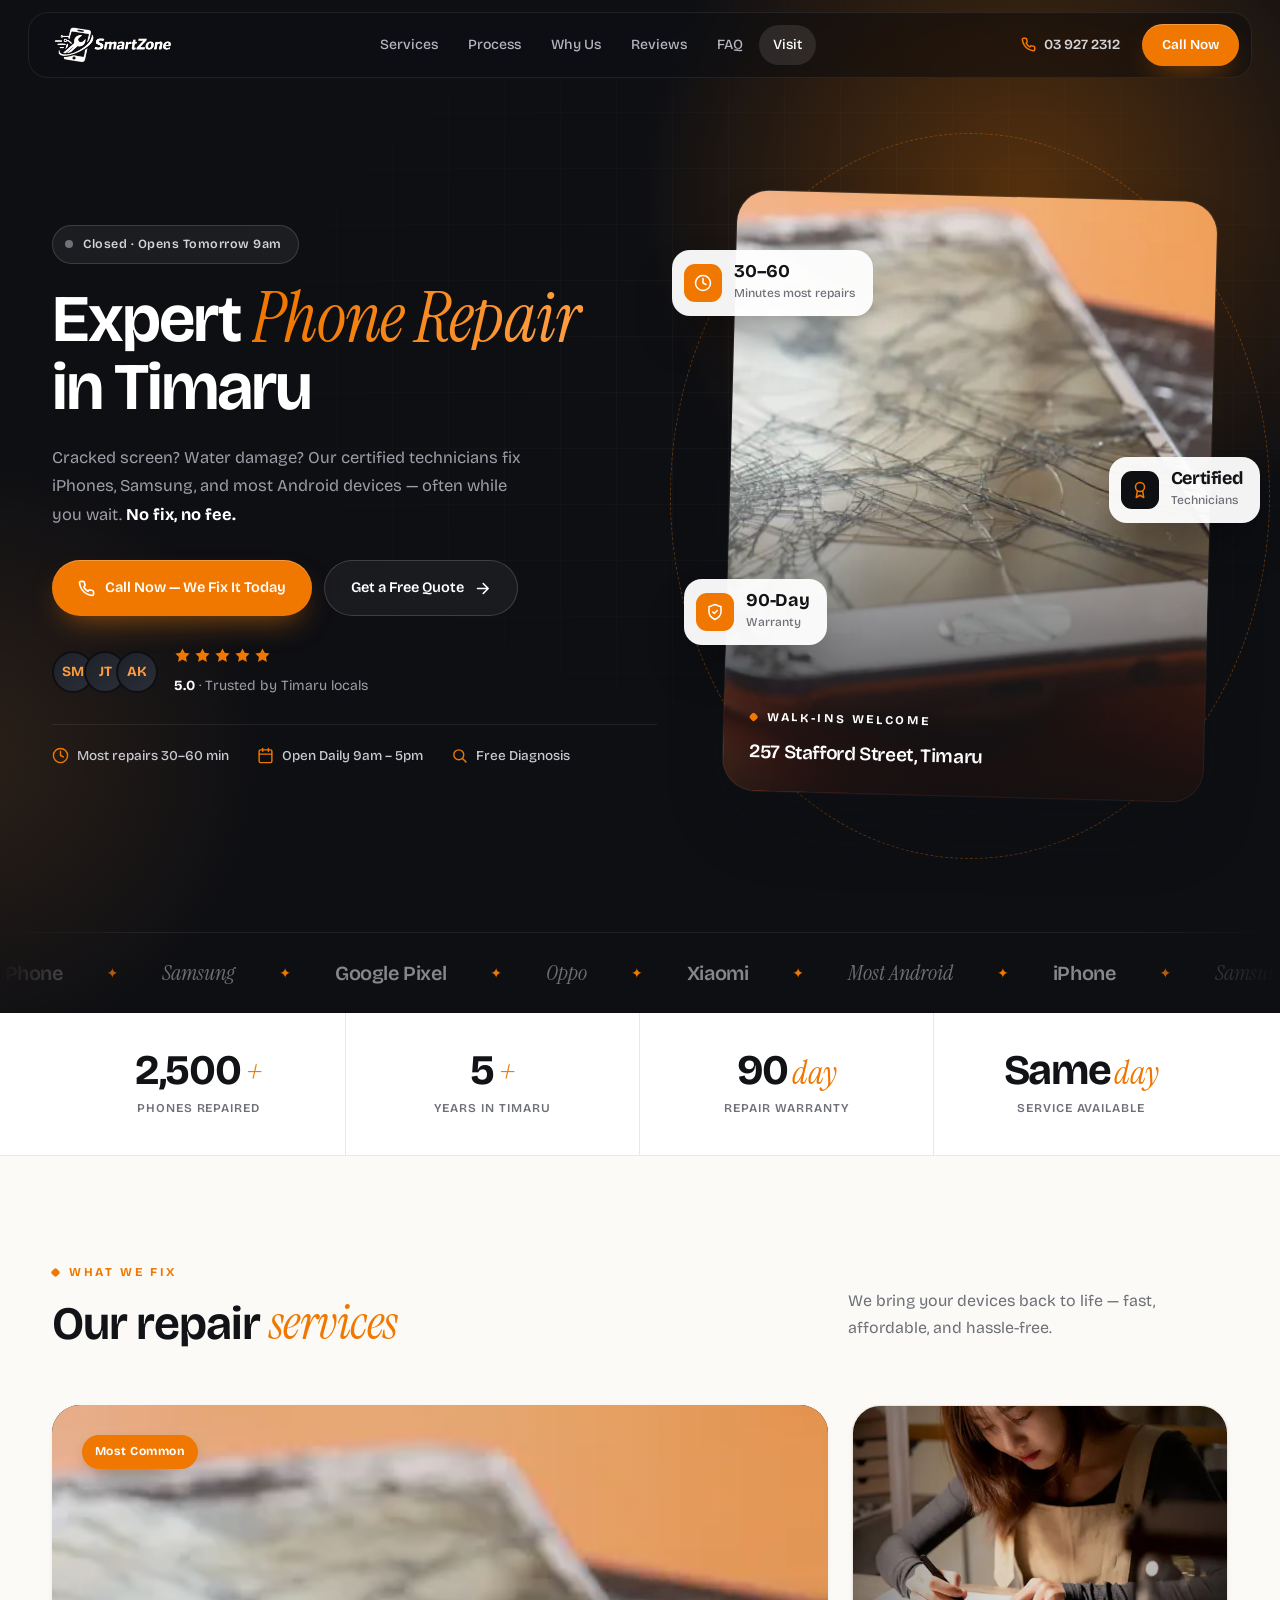
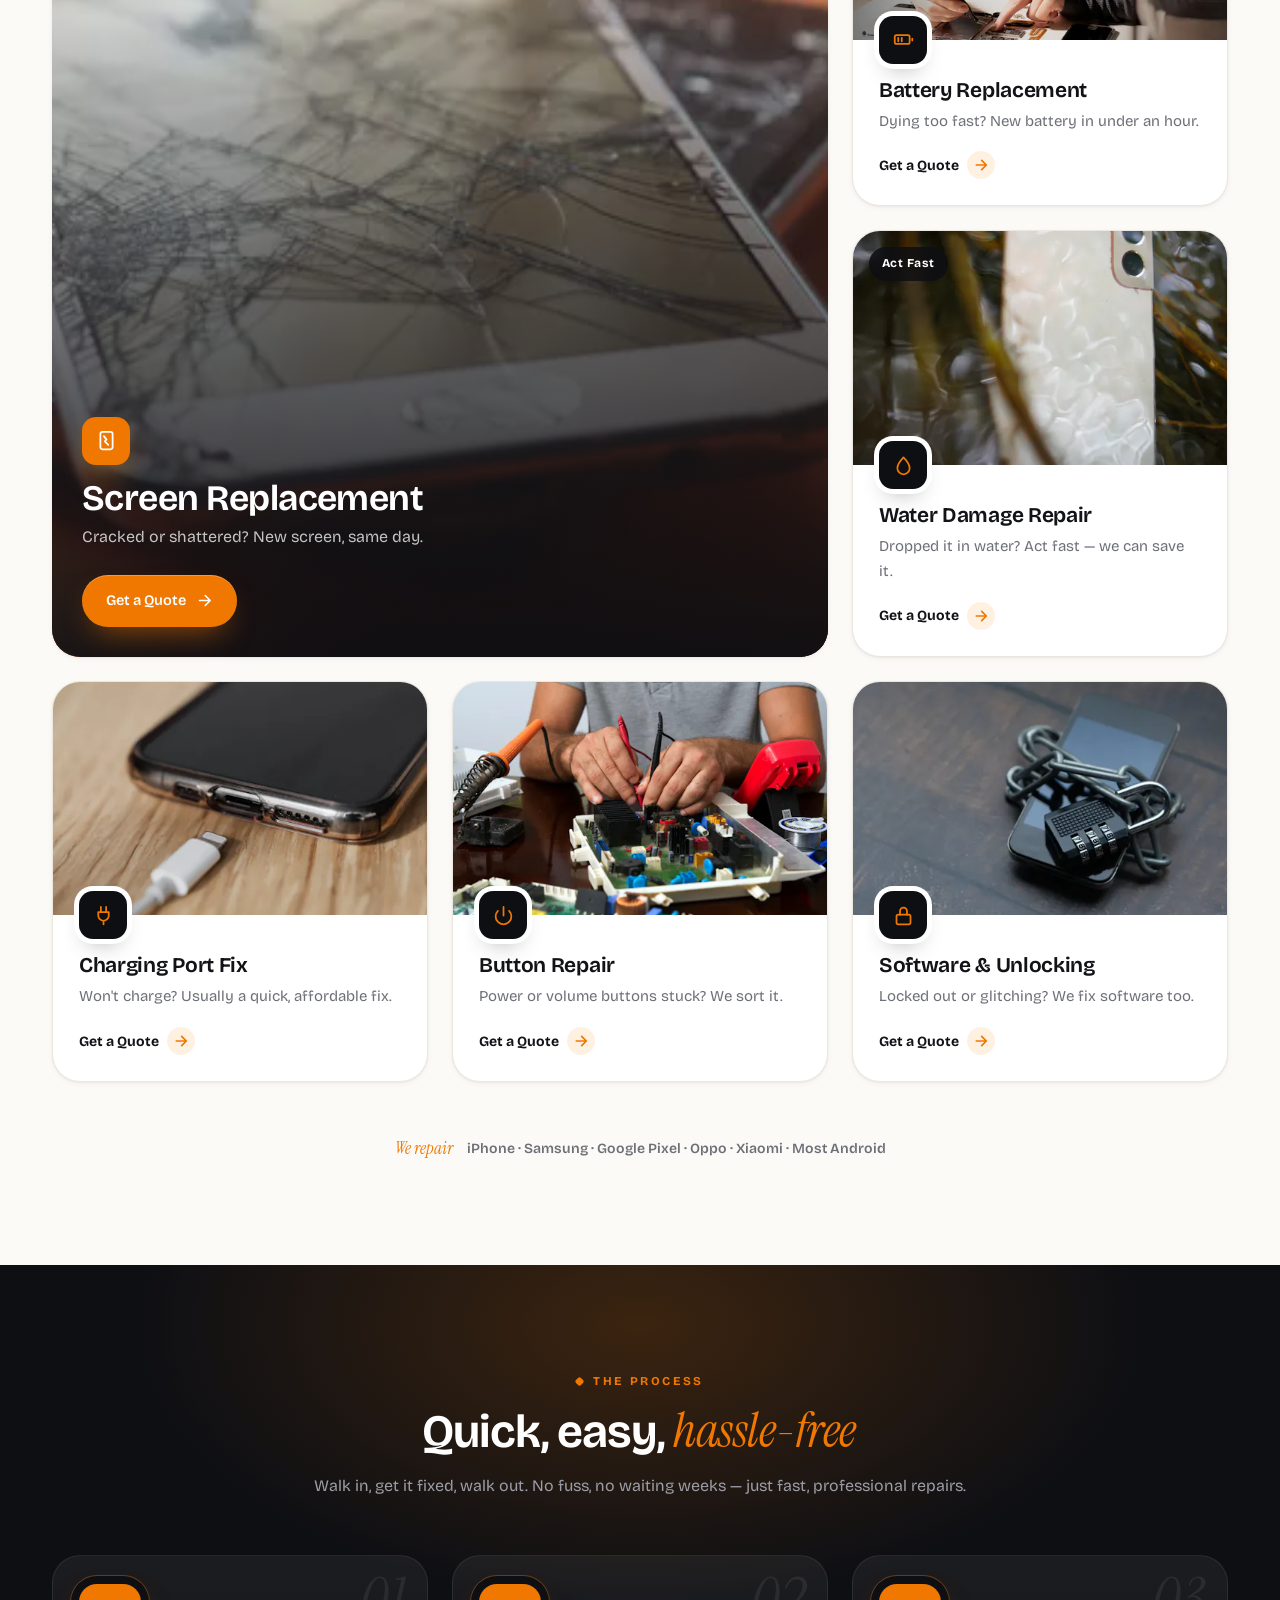
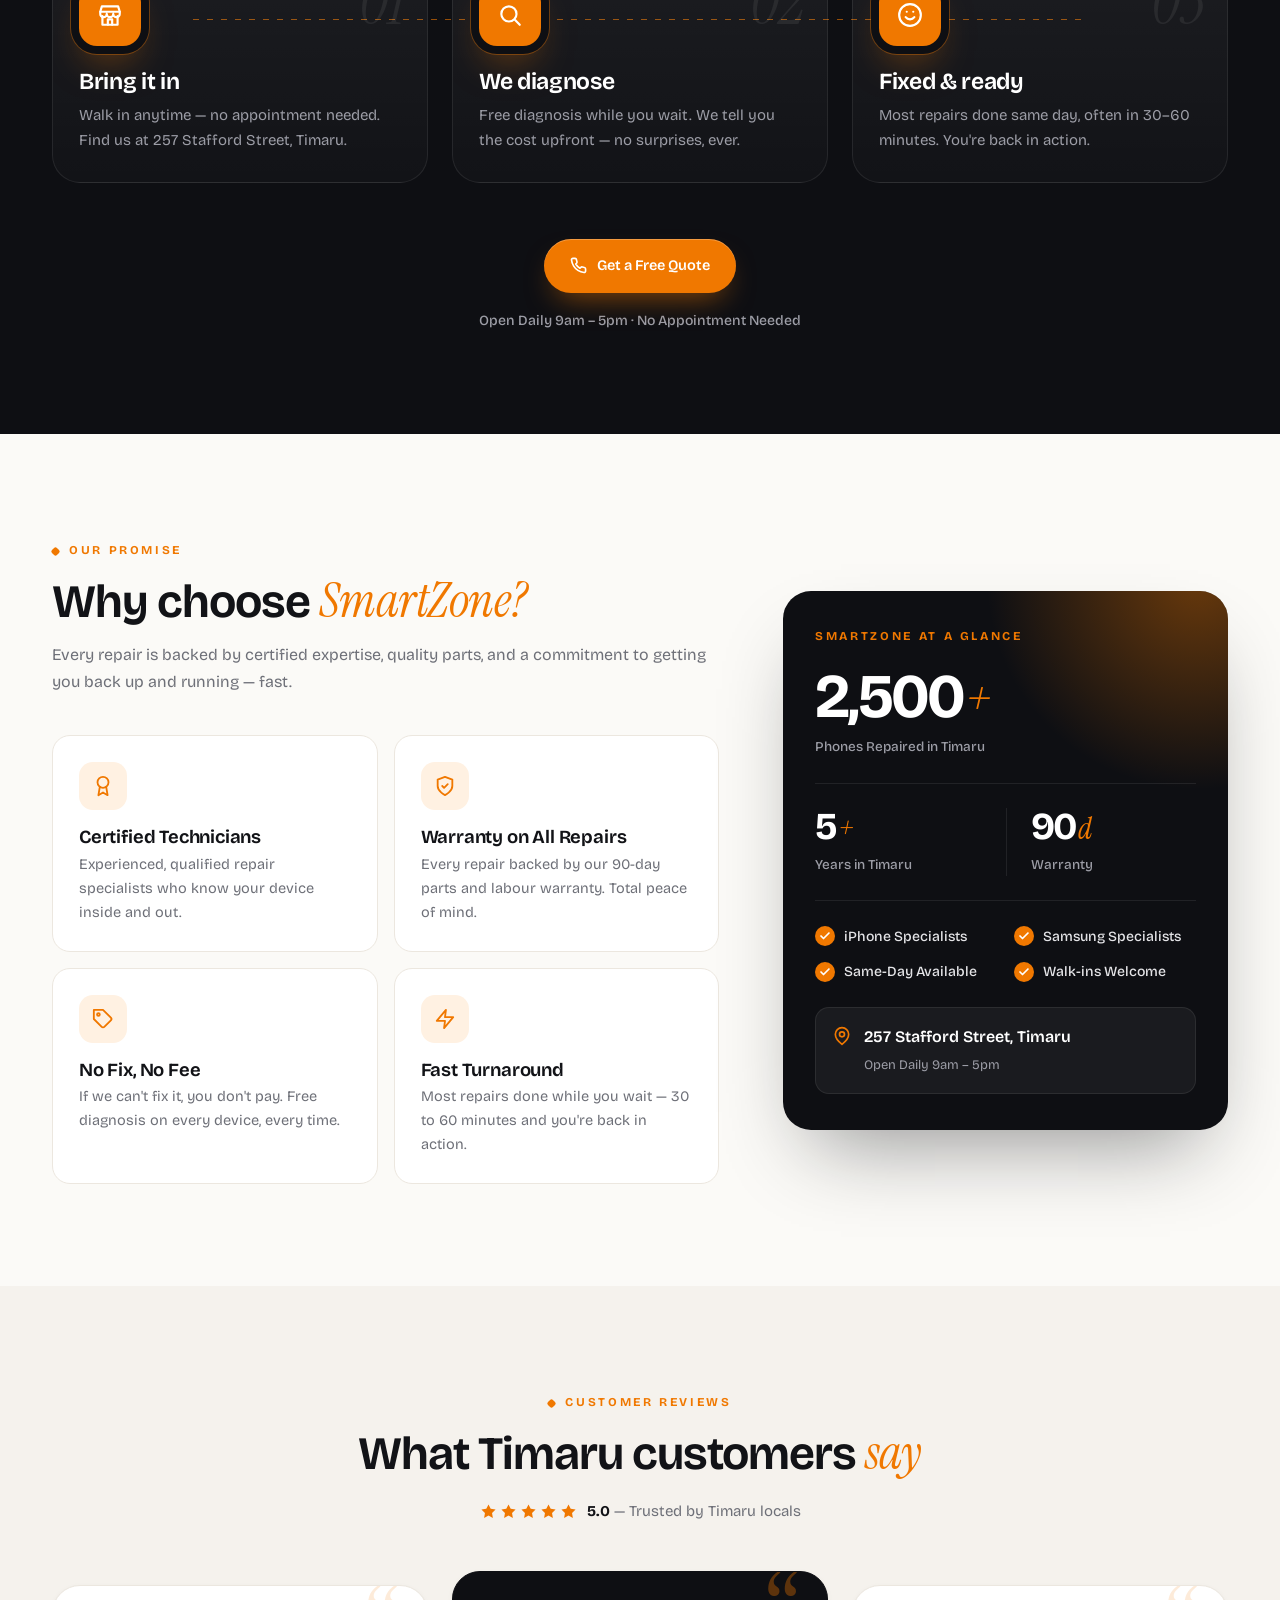
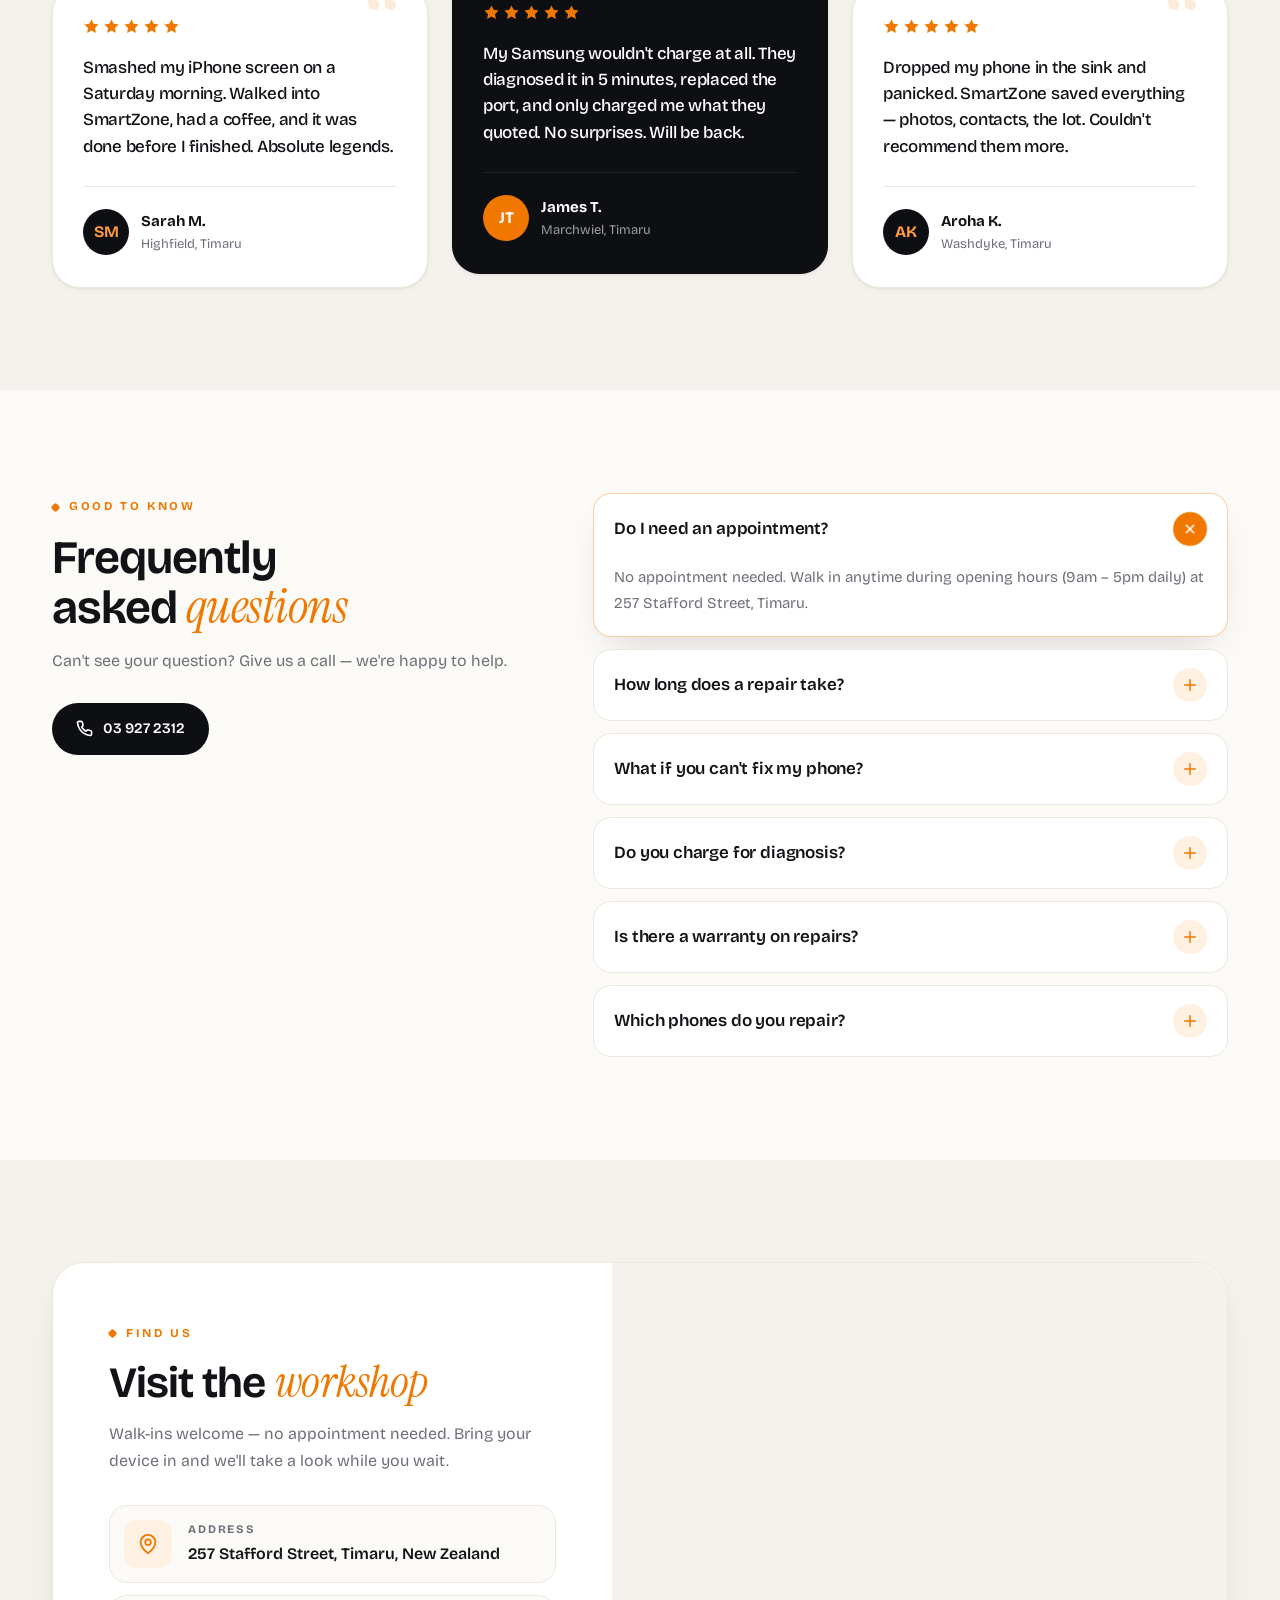
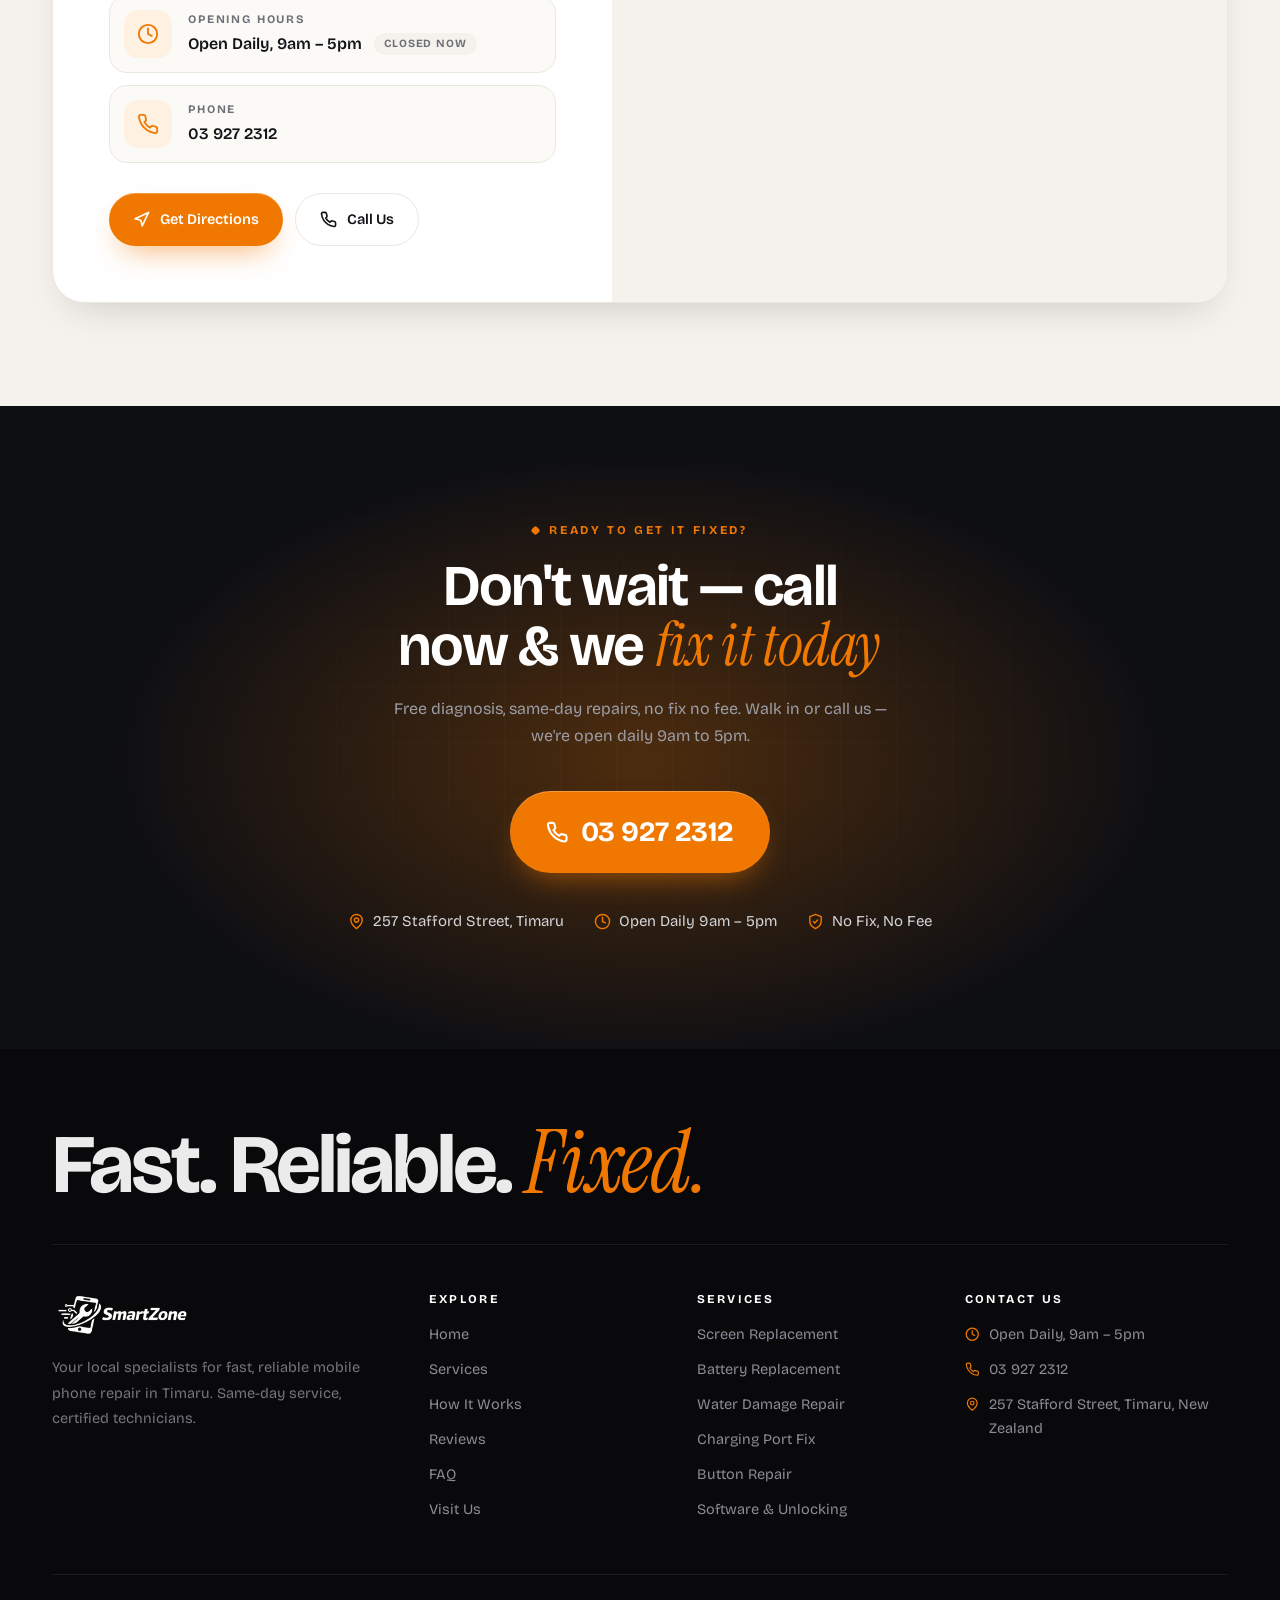
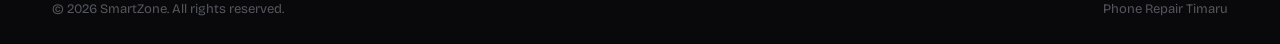
==== public/index.html @ 601d2dce "Use Bricolage Grotesque site-wide and tune sizing per device - Single font family (Bricolage Grotesq" ====
<!DOCTYPE html>
<html lang="en-NZ">
<head>
  <meta charset="UTF-8">
  <meta name="viewport" content="width=device-width, initial-scale=1.0">
  <title>SmartZone — Phone Repair in Timaru | Same-Day Service</title>
  <meta name="description" content="Cracked screen? Water damage? SmartZone fixes iPhones, Samsung &amp; more in Timaru. Same-day repairs, certified techs, no fix no fee. Call now.">
  <meta name="theme-color" content="#0E0F13">
  <link rel="canonical" href="https://smartzonenz.co.nz/">

  <!-- Open Graph / social -->
  <meta property="og:type" content="website">
  <meta property="og:locale" content="en_NZ">
  <meta property="og:site_name" content="SmartZone">
  <meta property="og:title" content="SmartZone — Phone Repair in Timaru | Same-Day Service">
  <meta property="og:description" content="Cracked screen? Water damage? Same-day phone repairs in Timaru. Certified techs, 90-day warranty, no fix no fee.">
  <meta property="og:url" content="https://smartzonenz.co.nz/">
  <meta property="og:image" content="https://smartzonenz.co.nz/images/hero-phone-repair.webp">
  <meta name="twitter:card" content="summary_large_image">

  <!-- Icons -->
  <link rel="icon" type="image/svg+xml" href="favicon.svg">
  <link rel="icon" type="image/x-icon" href="favicon.ico">
  <link rel="apple-touch-icon" sizes="180x180" href="apple-touch-icon.png">
  <link rel="manifest" href="site.webmanifest">

  <!-- Fonts: Bricolage Grotesque (all text) · Instrument Serif (italic accents) -->
  <link rel="preconnect" href="https://fonts.googleapis.com">
  <link rel="preconnect" href="https://fonts.gstatic.com" crossorigin>
  <link href="https://fonts.googleapis.com/css2?family=Bricolage+Grotesque:opsz,wdth,wght@12..96,75..100,400..800&family=Instrument+Serif:ital@0;1&display=swap" rel="stylesheet">

  <link rel="preload" as="image" href="images/hero-phone-repair.webp" fetchpriority="high">
  <link rel="stylesheet" href="css/styles.css">
  <script>document.documentElement.classList.add("js")</script>
  <script src="js/main.js" defer></script>

  <!-- Local business structured data -->
  <script type="application/ld+json">
  {
    "@context": "https://schema.org",
    "@type": "MobilePhoneStore",
    "name": "SmartZone",
    "description": "Fast, reliable mobile phone repair in Timaru. Same-day service, certified technicians, 90-day warranty, no fix no fee.",
    "url": "https://smartzonenz.co.nz/",
    "logo": "https://smartzonenz.co.nz/images/smartzone-logo.png",
    "image": "https://smartzonenz.co.nz/images/hero-phone-repair.webp",
    "telephone": "+64 3 927 2312",
    "priceRange": "$$",
    "address": {
      "@type": "PostalAddress",
      "streetAddress": "257 Stafford Street",
      "addressLocality": "Timaru",
      "addressCountry": "NZ"
    },
    "openingHoursSpecification": [{
      "@type": "OpeningHoursSpecification",
      "dayOfWeek": ["Monday","Tuesday","Wednesday","Thursday","Friday","Saturday","Sunday"],
      "opens": "09:00",
      "closes": "17:00"
    }],
    "areaServed": "Timaru, New Zealand",
    "makesOffer": [
      {"@type": "Offer", "itemOffered": {"@type": "Service", "name": "Screen Replacement"}},
      {"@type": "Offer", "itemOffered": {"@type": "Service", "name": "Battery Replacement"}},
      {"@type": "Offer", "itemOffered": {"@type": "Service", "name": "Water Damage Repair"}},
      {"@type": "Offer", "itemOffered": {"@type": "Service", "name": "Charging Port Fix"}},
      {"@type": "Offer", "itemOffered": {"@type": "Service", "name": "Button Repair"}},
      {"@type": "Offer", "itemOffered": {"@type": "Service", "name": "Software & Unlocking"}}
    ]
  }
  </script>
  <script type="application/ld+json">
  {
    "@context": "https://schema.org",
    "@type": "FAQPage",
    "mainEntity": [
      {"@type": "Question", "name": "Do I need an appointment?", "acceptedAnswer": {"@type": "Answer", "text": "No appointment needed. Walk in anytime during opening hours (9am – 5pm daily) at 257 Stafford Street, Timaru."}},
      {"@type": "Question", "name": "How long does a phone repair take?", "acceptedAnswer": {"@type": "Answer", "text": "Most repairs are done the same day, often in 30–60 minutes while you wait."}},
      {"@type": "Question", "name": "What if you can't fix my phone?", "acceptedAnswer": {"@type": "Answer", "text": "No fix, no fee. If we can't fix it, you don't pay."}},
      {"@type": "Question", "name": "Do you charge for diagnosis?", "acceptedAnswer": {"@type": "Answer", "text": "No. Diagnosis is free on every device, every time, and we tell you the cost upfront before any work begins."}},
      {"@type": "Question", "name": "Is there a warranty on repairs?", "acceptedAnswer": {"@type": "Answer", "text": "Yes. Every repair is backed by our 90-day parts and labour warranty."}},
      {"@type": "Question", "name": "Which phones do you repair?", "acceptedAnswer": {"@type": "Answer", "text": "iPhone, Samsung, Google Pixel, Oppo, Xiaomi and most Android devices."}}
    ]
  }
  </script>
</head>
<body>

  <!-- Icon sprite -->
  <svg xmlns="http://www.w3.org/2000/svg" style="display:none" aria-hidden="true">
    <symbol id="i-phone" viewBox="0 0 24 24"><path d="M22 16.92v3a2 2 0 0 1-2.18 2 19.79 19.79 0 0 1-8.63-3.07 19.5 19.5 0 0 1-6-6 19.79 19.79 0 0 1-3.07-8.67A2 2 0 0 1 4.11 2h3a2 2 0 0 1 2 1.72 12.84 12.84 0 0 0 .7 2.81 2 2 0 0 1-.45 2.11L8.09 9.91a16 16 0 0 0 6 6l1.27-1.27a2 2 0 0 1 2.11-.45 12.84 12.84 0 0 0 2.81.7A2 2 0 0 1 22 16.92z"/></symbol>
    <symbol id="i-pin" viewBox="0 0 24 24"><path d="M20 10c0 6-8 12-8 12s-8-6-8-12a8 8 0 0 1 16 0Z"/><circle cx="12" cy="10" r="3"/></symbol>
    <symbol id="i-clock" viewBox="0 0 24 24"><circle cx="12" cy="12" r="10"/><path d="M12 6v6l4 2"/></symbol>
    <symbol id="i-shield" viewBox="0 0 24 24"><path d="M12 22s8-4 8-10V5l-8-3-8 3v7c0 6 8 10 8 10z"/><path d="m9 12 2 2 4-4"/></symbol>
    <symbol id="i-award" viewBox="0 0 24 24"><circle cx="12" cy="8" r="6"/><path d="M15.48 12.89 17 22l-5-3-5 3 1.52-9.11"/></symbol>
    <symbol id="i-zap" viewBox="0 0 24 24"><path d="M13 2 3 14h9l-1 8 10-12h-9l1-8z"/></symbol>
    <symbol id="i-tag" viewBox="0 0 24 24"><path d="M20.59 13.41 13.42 20.58a2 2 0 0 1-2.83 0L2 12V2h10l8.59 8.59a2 2 0 0 1 0 2.82z"/><circle cx="7" cy="7" r="1.5"/></symbol>
    <symbol id="i-check" viewBox="0 0 24 24"><path d="M20 6 9 17l-5-5"/></symbol>
    <symbol id="i-arrow" viewBox="0 0 24 24"><path d="M5 12h14M13 5l7 7-7 7"/></symbol>
    <symbol id="i-arrow-up" viewBox="0 0 24 24"><path d="M12 19V5M5 12l7-7 7 7"/></symbol>
    <symbol id="i-star" viewBox="0 0 24 24"><polygon points="12 2 15.09 8.26 22 9.27 17 14.14 18.18 21.02 12 17.77 5.82 21.02 7 14.14 2 9.27 8.91 8.26 12 2"/></symbol>
    <symbol id="i-store" viewBox="0 0 24 24"><path d="M3 9 4.5 4h15L21 9"/><path d="M3 9h18v2a3 3 0 0 1-6 0 3 3 0 0 1-6 0 3 3 0 0 1-6 0V9z"/><path d="M5 13v8h14v-8"/><path d="M10 21v-5h4v5"/></symbol>
    <symbol id="i-search" viewBox="0 0 24 24"><circle cx="11" cy="11" r="7"/><path d="m21 21-4.3-4.3"/></symbol>
    <symbol id="i-smile" viewBox="0 0 24 24"><circle cx="12" cy="12" r="10"/><path d="M8 14s1.5 2 4 2 4-2 4-2"/><path d="M9 9h.01M15 9h.01"/></symbol>
    <symbol id="i-wrench" viewBox="0 0 24 24"><path d="M14.7 6.3a1 1 0 0 0 0 1.4l1.6 1.6a1 1 0 0 0 1.4 0l3.77-3.77a6 6 0 0 1-7.94 7.94l-6.91 6.91a2.12 2.12 0 0 1-3-3l6.91-6.91a6 6 0 0 1 7.94-7.94l-3.76 3.76z"/></symbol>
    <symbol id="i-calendar" viewBox="0 0 24 24"><rect x="3" y="4" width="18" height="18" rx="2"/><path d="M16 2v4M8 2v4M3 10h18"/></symbol>
    <symbol id="i-directions" viewBox="0 0 24 24"><path d="m3 11 19-9-9 19-2-8-8-2z"/></symbol>
    <symbol id="i-menu" viewBox="0 0 24 24"><path d="M4 7h16M4 12h16M4 17h16"/></symbol>
    <symbol id="i-close" viewBox="0 0 24 24"><path d="M18 6 6 18M6 6l12 12"/></symbol>
    <symbol id="i-plus" viewBox="0 0 24 24"><path d="M12 5v14M5 12h14"/></symbol>
    <symbol id="i-screen" viewBox="0 0 24 24"><rect x="5" y="2" width="14" height="20" rx="2.5"/><path d="m9 7 3 4-2 2 4 4"/></symbol>
    <symbol id="i-battery" viewBox="0 0 24 24"><rect x="2" y="7" width="17" height="10" rx="2"/><path d="M22 11v2M6 10v4M10 10v4"/></symbol>
    <symbol id="i-drop" viewBox="0 0 24 24"><path d="M12 2.7s7 7.3 7 12.3a7 7 0 0 1-14 0c0-5 7-12.3 7-12.3z"/></symbol>
    <symbol id="i-plug" viewBox="0 0 24 24"><path d="M9 2v6M15 2v6M6 8h12v4a6 6 0 0 1-12 0V8zM12 18v4"/></symbol>
    <symbol id="i-power" viewBox="0 0 24 24"><path d="M18.36 6.64a9 9 0 1 1-12.73 0"/><path d="M12 2v10"/></symbol>
    <symbol id="i-lock" viewBox="0 0 24 24"><rect x="4" y="11" width="16" height="11" rx="2"/><path d="M8 11V7a4 4 0 0 1 8 0v4"/></symbol>
  </svg>

  <a class="skip-link" href="#main">Skip to content</a>
  <div class="scroll-progress" aria-hidden="true"><span></span></div>

  <!-- ───────────── Header ───────────── -->
  <header class="site-header" id="top">
    <div class="header-shell">
      <div class="container header-inner">
        <a href="./" class="logo" aria-label="SmartZone — home">
          <img src="images/smartzone-logo.png" alt="SmartZone — Phone Repair in Timaru" width="152" height="48" fetchpriority="high">
        </a>

        <nav class="nav" aria-label="Main navigation">
          <a href="#services">Services</a>
          <a href="#how-it-works">Process</a>
          <a href="#why-us">Why Us</a>
          <a href="#testimonials">Reviews</a>
          <a href="#faq">FAQ</a>
          <a href="#visit">Visit</a>
        </nav>

        <div class="header-actions">
          <a href="tel:+6439272312" class="header-phone">
            <svg class="icon"><use href="#i-phone"/></svg>
            03 927 2312
          </a>
          <a href="tel:+6439272312" class="btn btn-primary btn-sm">
            <span class="hide-xs">Call Now</span><span class="show-xs">Call</span>
          </a>
          <button class="menu-btn" id="menu-btn" aria-label="Open menu" aria-expanded="false" aria-controls="mobile-menu">
            <svg class="icon icon-open"><use href="#i-menu"/></svg>
            <svg class="icon icon-close"><use href="#i-close"/></svg>
          </button>
        </div>
      </div>

      <nav class="mobile-menu" id="mobile-menu" aria-label="Mobile navigation">
        <div class="container">
          <a href="#services"><span>01</span>Services</a>
          <a href="#how-it-works"><span>02</span>Process</a>
          <a href="#why-us"><span>03</span>Why Us</a>
          <a href="#testimonials"><span>04</span>Reviews</a>
          <a href="#faq"><span>05</span>FAQ</a>
          <a href="#visit"><span>06</span>Visit Us</a>
          <a href="tel:+6439272312" class="btn btn-primary btn-block">
            <svg class="icon"><use href="#i-phone"/></svg>
            Call Now — We Fix It Today
          </a>
        </div>
      </nav>
    </div>
  </header>

  <main id="main">

    <!-- ───────────── Hero ───────────── -->
    <section class="hero">
      <div class="hero-grid-bg" aria-hidden="true"></div>
      <div class="hero-glow" aria-hidden="true"></div>
      <div class="hero-glow hero-glow-2" aria-hidden="true"></div>

      <div class="container hero-inner">
        <div class="hero-copy">
          <div class="status-badge" data-reveal>
            <span class="pulse" aria-hidden="true"></span>
            <span data-open-status>Same-Day Repairs Available</span>
          </div>

          <h1 class="hero-title" data-reveal>
            Expert <em>Phone&nbsp;Repair</em><br> in Timaru
          </h1>

          <p class="hero-lead" data-reveal>
            Cracked screen? Water damage? Our certified technicians fix iPhones, Samsung, and most Android devices — often while you wait. <strong>No fix, no fee.</strong>
          </p>

          <div class="hero-ctas" data-reveal>
            <a href="tel:+6439272312" class="btn btn-primary btn-lg">
              <svg class="icon"><use href="#i-phone"/></svg>
              Call Now — We Fix It Today
            </a>
            <a href="#services" class="btn btn-glass btn-lg">
              Get a Free Quote
              <svg class="icon"><use href="#i-arrow"/></svg>
            </a>
          </div>

          <div class="hero-proof" data-reveal>
            <div class="avatars" aria-hidden="true">
              <span>SM</span><span>JT</span><span>AK</span>
            </div>
            <div>
              <span class="stars" aria-hidden="true"><svg class="icon"><use href="#i-star"/></svg><svg class="icon"><use href="#i-star"/></svg><svg class="icon"><use href="#i-star"/></svg><svg class="icon"><use href="#i-star"/></svg><svg class="icon"><use href="#i-star"/></svg></span>
              <p><strong>5.0</strong> · Trusted by Timaru locals</p>
            </div>
          </div>

          <ul class="hero-signals" data-reveal>
            <li><svg class="icon"><use href="#i-clock"/></svg> Most repairs 30–60 min</li>
            <li><svg class="icon"><use href="#i-calendar"/></svg> <span data-open-short>Open Daily 9am – 5pm</span></li>
            <li><svg class="icon"><use href="#i-search"/></svg> Free Diagnosis</li>
          </ul>
        </div>

        <div class="hero-visual" data-reveal>
          <div class="hero-ring" aria-hidden="true"></div>
          <div class="hero-frame">
            <img src="images/hero-phone-repair.webp" alt="SmartZone technician repairing a smartphone on a workbench with precision tools" width="800" height="534" fetchpriority="high">
            <div class="hero-frame-shade" aria-hidden="true"></div>
            <div class="hero-frame-caption">
              <span class="eyebrow eyebrow-light">Walk-ins welcome</span>
              <p>257 Stafford Street, Timaru</p>
            </div>
          </div>

          <div class="float-card float-a">
            <span class="float-icon"><svg class="icon"><use href="#i-clock"/></svg></span>
            <div><strong>30–60</strong><small>Minutes most repairs</small></div>
          </div>
          <div class="float-card float-b">
            <span class="float-icon"><svg class="icon"><use href="#i-award"/></svg></span>
            <div><strong>Certified</strong><small>Technicians</small></div>
          </div>
          <div class="float-card float-c">
            <span class="float-icon"><svg class="icon"><use href="#i-shield"/></svg></span>
            <div><strong>90-Day</strong><small>Warranty</small></div>
          </div>
        </div>
      </div>

      <!-- Brand ticker -->
      <div class="ticker" aria-label="Brands we repair: iPhone, Samsung, Google Pixel, Oppo, Xiaomi, most Android">
        <div class="ticker-track" aria-hidden="true">
          <span>iPhone</span><i>✦</i><span>Samsung</span><i>✦</i><span>Google Pixel</span><i>✦</i><span>Oppo</span><i>✦</i><span>Xiaomi</span><i>✦</i><span>Most Android</span><i>✦</i>
          <span>iPhone</span><i>✦</i><span>Samsung</span><i>✦</i><span>Google Pixel</span><i>✦</i><span>Oppo</span><i>✦</i><span>Xiaomi</span><i>✦</i><span>Most Android</span><i>✦</i>
        </div>
      </div>
    </section>

    <!-- ───────────── Stats ───────────── -->
    <section class="stats" aria-label="SmartZone in numbers">
      <div class="container">
        <div class="stats-grid">
          <div class="stat" data-reveal>
            <strong><span data-count="2500">2,500</span><em>+</em></strong>
            <small>Phones Repaired</small>
          </div>
          <div class="stat" data-reveal>
            <strong><span data-count="5">5</span><em>+</em></strong>
            <small>Years in Timaru</small>
          </div>
          <div class="stat" data-reveal>
            <strong><span data-count="90">90</span><em>day</em></strong>
            <small>Repair Warranty</small>
          </div>
          <div class="stat" data-reveal>
            <strong>Same<em>day</em></strong>
            <small>Service Available</small>
          </div>
        </div>
      </div>
    </section>

    <!-- ───────────── Services ───────────── -->
    <section class="section" id="services">
      <div class="container">
        <header class="section-head section-head-split" data-reveal>
          <div>
            <span class="eyebrow">What We Fix</span>
            <h2>Our repair <em>services</em></h2>
          </div>
          <p>We bring your devices back to life — fast, affordable, and hassle-free.</p>
        </header>

        <div class="bento">
          <article class="service-card service-feature" data-reveal data-spotlight>
            <div class="service-media">
              <img src="images/services/screen-replacement.webp" alt="Cracked smartphone screen being repaired by technician" width="500" height="333" loading="lazy" decoding="async">
            </div>
            <div class="service-body">
              <span class="service-tag">Most Common</span>
              <span class="service-icon"><svg class="icon"><use href="#i-screen"/></svg></span>
              <h3>Screen Replacement</h3>
              <p>Cracked or shattered? New screen, same day.</p>
              <a href="tel:+6439272312" class="btn btn-primary" aria-label="Get a quote for Screen Replacement">
                Get a Quote <svg class="icon"><use href="#i-arrow"/></svg>
              </a>
            </div>
          </article>

          <article class="service-card" data-reveal data-spotlight>
            <div class="service-media">
              <img src="images/services/battery-replacement.webp" alt="Technician replacing a smartphone battery in repair workshop" width="500" height="333" loading="lazy" decoding="async">
            </div>
            <div class="service-body">
              <span class="service-icon"><svg class="icon"><use href="#i-battery"/></svg></span>
              <h3>Battery Replacement</h3>
              <p>Dying too fast? New battery in under an hour.</p>
              <a href="tel:+6439272312" class="link-arrow" aria-label="Get a quote for Battery Replacement">Get a Quote <svg class="icon"><use href="#i-arrow"/></svg></a>
            </div>
          </article>

          <article class="service-card" data-reveal data-spotlight>
            <div class="service-media">
              <img src="images/services/water-damage.webp" alt="Smartphone submerged in water showing water damage risk" width="500" height="333" loading="lazy" decoding="async">
              <span class="service-tag service-tag-urgent">Act Fast</span>
            </div>
            <div class="service-body">
              <span class="service-icon"><svg class="icon"><use href="#i-drop"/></svg></span>
              <h3>Water Damage Repair</h3>
              <p>Dropped it in water? Act fast — we can save it.</p>
              <a href="tel:+6439272312" class="link-arrow" aria-label="Get a quote for Water Damage Repair">Get a Quote <svg class="icon"><use href="#i-arrow"/></svg></a>
            </div>
          </article>

          <article class="service-card" data-reveal data-spotlight>
            <div class="service-media">
              <img src="images/services/charging-port.webp" alt="Smartphone charging port with USB connector cable plugged in" width="500" height="333" loading="lazy" decoding="async">
            </div>
            <div class="service-body">
              <span class="service-icon"><svg class="icon"><use href="#i-plug"/></svg></span>
              <h3>Charging Port Fix</h3>
              <p>Won't charge? Usually a quick, affordable fix.</p>
              <a href="tel:+6439272312" class="link-arrow" aria-label="Get a quote for Charging Port Fix">Get a Quote <svg class="icon"><use href="#i-arrow"/></svg></a>
            </div>
          </article>

          <article class="service-card" data-reveal data-spotlight>
            <div class="service-media">
              <img src="images/services/button-repair.webp" alt="Technician repairing electronic device components with precision tools" width="500" height="333" loading="lazy" decoding="async">
            </div>
            <div class="service-body">
              <span class="service-icon"><svg class="icon"><use href="#i-power"/></svg></span>
              <h3>Button Repair</h3>
              <p>Power or volume buttons stuck? We sort it.</p>
              <a href="tel:+6439272312" class="link-arrow" aria-label="Get a quote for Button Repair">Get a Quote <svg class="icon"><use href="#i-arrow"/></svg></a>
            </div>
          </article>

          <article class="service-card" data-reveal data-spotlight>
            <div class="service-media">
              <img src="images/services/software-unlocking.webp" alt="Smartphone with security lock symbolising software unlocking service" width="500" height="333" loading="lazy" decoding="async">
            </div>
            <div class="service-body">
              <span class="service-icon"><svg class="icon"><use href="#i-lock"/></svg></span>
              <h3>Software &amp; Unlocking</h3>
              <p>Locked out or glitching? We fix software too.</p>
              <a href="tel:+6439272312" class="link-arrow" aria-label="Get a quote for Software and Unlocking">Get a Quote <svg class="icon"><use href="#i-arrow"/></svg></a>
            </div>
          </article>
        </div>

        <p class="brands-line" data-reveal>
          <span>We repair</span> iPhone · Samsung · Google Pixel · Oppo · Xiaomi · Most Android
        </p>
      </div>
    </section>

    <!-- ───────────── How it works ───────────── -->
    <section class="section section-dark" id="how-it-works">
      <div class="section-dark-glow" aria-hidden="true"></div>
      <div class="container">
        <header class="section-head" data-reveal>
          <span class="eyebrow">The Process</span>
          <h2>Quick, easy, <em>hassle-free</em></h2>
          <p>Walk in, get it fixed, walk out. No fuss, no waiting weeks — just fast, professional repairs.</p>
        </header>

        <ol class="steps">
          <li class="step" data-reveal data-spotlight>
            <span class="step-num">01</span>
            <span class="step-icon"><svg class="icon"><use href="#i-store"/></svg></span>
            <h3>Bring it in</h3>
            <p>Walk in anytime — no appointment needed. Find us at 257 Stafford Street, Timaru.</p>
          </li>
          <li class="step" data-reveal data-spotlight>
            <span class="step-num">02</span>
            <span class="step-icon"><svg class="icon"><use href="#i-search"/></svg></span>
            <h3>We diagnose</h3>
            <p>Free diagnosis while you wait. We tell you the cost upfront — no surprises, ever.</p>
          </li>
          <li class="step" data-reveal data-spotlight>
            <span class="step-num">03</span>
            <span class="step-icon"><svg class="icon"><use href="#i-smile"/></svg></span>
            <h3>Fixed &amp; ready</h3>
            <p>Most repairs done same day, often in 30–60 minutes. You're back in action.</p>
          </li>
        </ol>

        <div class="center-cta" data-reveal>
          <a href="tel:+6439272312" class="btn btn-primary btn-lg">
            <svg class="icon"><use href="#i-phone"/></svg>
            Get a Free Quote
          </a>
          <p>Open Daily 9am – 5pm · No Appointment Needed</p>
        </div>
      </div>
    </section>

    <!-- ───────────── Why us ───────────── -->
    <section class="section" id="why-us">
      <div class="container why-grid">
        <div>
          <header class="section-head section-head-left" data-reveal>
            <span class="eyebrow">Our Promise</span>
            <h2>Why choose <em>SmartZone?</em></h2>
            <p>Every repair is backed by certified expertise, quality parts, and a commitment to getting you back up and running — fast.</p>
          </header>

          <div class="features">
            <div class="feature" data-reveal data-spotlight>
              <span class="feature-icon"><svg class="icon"><use href="#i-award"/></svg></span>
              <h3>Certified Technicians</h3>
              <p>Experienced, qualified repair specialists who know your device inside and out.</p>
            </div>
            <div class="feature" data-reveal data-spotlight>
              <span class="feature-icon"><svg class="icon"><use href="#i-shield"/></svg></span>
              <h3>Warranty on All Repairs</h3>
              <p>Every repair backed by our 90-day parts and labour warranty. Total peace of mind.</p>
            </div>
            <div class="feature" data-reveal data-spotlight>
              <span class="feature-icon"><svg class="icon"><use href="#i-tag"/></svg></span>
              <h3>No Fix, No Fee</h3>
              <p>If we can't fix it, you don't pay. Free diagnosis on every device, every time.</p>
            </div>
            <div class="feature" data-reveal data-spotlight>
              <span class="feature-icon"><svg class="icon"><use href="#i-zap"/></svg></span>
              <h3>Fast Turnaround</h3>
              <p>Most repairs done while you wait — 30 to 60 minutes and you're back in action.</p>
            </div>
          </div>
        </div>

        <aside class="glance" data-reveal aria-label="SmartZone at a glance">
          <div class="glance-glow" aria-hidden="true"></div>
          <p class="glance-title">SmartZone at a Glance</p>
          <div class="glance-hero">
            <strong>2,500<em>+</em></strong>
            <span>Phones Repaired in Timaru</span>
          </div>
          <div class="glance-pair">
            <div><strong>5<em>+</em></strong><span>Years in Timaru</span></div>
            <div><strong>90<em>d</em></strong><span>Warranty</span></div>
          </div>
          <ul class="glance-list">
            <li><svg class="icon"><use href="#i-check"/></svg> iPhone Specialists</li>
            <li><svg class="icon"><use href="#i-check"/></svg> Samsung Specialists</li>
            <li><svg class="icon"><use href="#i-check"/></svg> Same-Day Available</li>
            <li><svg class="icon"><use href="#i-check"/></svg> Walk-ins Welcome</li>
          </ul>
          <div class="glance-foot">
            <svg class="icon"><use href="#i-pin"/></svg>
            <div>
              <p>257 Stafford Street, Timaru</p>
              <small>Open Daily 9am – 5pm</small>
            </div>
          </div>
        </aside>
      </div>
    </section>

    <!-- ───────────── Testimonials ───────────── -->
    <section class="section section-alt" id="testimonials">
      <div class="container">
        <header class="section-head" data-reveal>
          <span class="eyebrow">Customer Reviews</span>
          <h2>What Timaru customers <em>say</em></h2>
          <div class="rating">
            <span class="stars" aria-hidden="true">
              <svg class="icon"><use href="#i-star"/></svg><svg class="icon"><use href="#i-star"/></svg><svg class="icon"><use href="#i-star"/></svg><svg class="icon"><use href="#i-star"/></svg><svg class="icon"><use href="#i-star"/></svg>
            </span>
            <span><strong>5.0</strong> — Trusted by Timaru locals</span>
          </div>
        </header>

        <div class="reviews">
          <figure class="review" data-reveal data-spotlight>
            <span class="stars" role="img" aria-label="5 out of 5 stars">
              <svg class="icon"><use href="#i-star"/></svg><svg class="icon"><use href="#i-star"/></svg><svg class="icon"><use href="#i-star"/></svg><svg class="icon"><use href="#i-star"/></svg><svg class="icon"><use href="#i-star"/></svg>
            </span>
            <blockquote>Smashed my iPhone screen on a Saturday morning. Walked into SmartZone, had a coffee, and it was done before I finished. Absolute legends.</blockquote>
            <figcaption>
              <span class="avatar">SM</span>
              <span><strong>Sarah M.</strong><small>Highfield, Timaru</small></span>
            </figcaption>
          </figure>

          <figure class="review review-highlight" data-reveal data-spotlight>
            <span class="stars" role="img" aria-label="5 out of 5 stars">
              <svg class="icon"><use href="#i-star"/></svg><svg class="icon"><use href="#i-star"/></svg><svg class="icon"><use href="#i-star"/></svg><svg class="icon"><use href="#i-star"/></svg><svg class="icon"><use href="#i-star"/></svg>
            </span>
            <blockquote>My Samsung wouldn't charge at all. They diagnosed it in 5 minutes, replaced the port, and only charged me what they quoted. No surprises. Will be back.</blockquote>
            <figcaption>
              <span class="avatar">JT</span>
              <span><strong>James T.</strong><small>Marchwiel, Timaru</small></span>
            </figcaption>
          </figure>

          <figure class="review" data-reveal data-spotlight>
            <span class="stars" role="img" aria-label="5 out of 5 stars">
              <svg class="icon"><use href="#i-star"/></svg><svg class="icon"><use href="#i-star"/></svg><svg class="icon"><use href="#i-star"/></svg><svg class="icon"><use href="#i-star"/></svg><svg class="icon"><use href="#i-star"/></svg>
            </span>
            <blockquote>Dropped my phone in the sink and panicked. SmartZone saved everything — photos, contacts, the lot. Couldn't recommend them more.</blockquote>
            <figcaption>
              <span class="avatar">AK</span>
              <span><strong>Aroha K.</strong><small>Washdyke, Timaru</small></span>
            </figcaption>
          </figure>
        </div>
      </div>
    </section>

    <!-- ───────────── FAQ ───────────── -->
    <section class="section" id="faq">
      <div class="container faq-grid">
        <header class="section-head section-head-left" data-reveal>
          <span class="eyebrow">Good to Know</span>
          <h2>Frequently asked <em>questions</em></h2>
          <p>Can't see your question? Give us a call — we're happy to help.</p>
          <a href="tel:+6439272312" class="btn btn-dark">
            <svg class="icon"><use href="#i-phone"/></svg>
            03 927 2312
          </a>
        </header>

        <div class="faq-list" data-reveal>
          <details class="faq" open>
            <summary>Do I need an appointment?<span class="faq-icon"><svg class="icon"><use href="#i-plus"/></svg></span></summary>
            <div class="faq-body"><p>No appointment needed. Walk in anytime during opening hours (9am – 5pm daily) at 257 Stafford Street, Timaru.</p></div>
          </details>
          <details class="faq">
            <summary>How long does a repair take?<span class="faq-icon"><svg class="icon"><use href="#i-plus"/></svg></span></summary>
            <div class="faq-body"><p>Most repairs are done the same day — often in 30–60 minutes while you wait.</p></div>
          </details>
          <details class="faq">
            <summary>What if you can't fix my phone?<span class="faq-icon"><svg class="icon"><use href="#i-plus"/></svg></span></summary>
            <div class="faq-body"><p>No fix, no fee. If we can't fix it, you don't pay.</p></div>
          </details>
          <details class="faq">
            <summary>Do you charge for diagnosis?<span class="faq-icon"><svg class="icon"><use href="#i-plus"/></svg></span></summary>
            <div class="faq-body"><p>No — diagnosis is free on every device, every time. We tell you the cost upfront before any work begins.</p></div>
          </details>
          <details class="faq">
            <summary>Is there a warranty on repairs?<span class="faq-icon"><svg class="icon"><use href="#i-plus"/></svg></span></summary>
            <div class="faq-body"><p>Yes. Every repair is backed by our 90-day parts and labour warranty.</p></div>
          </details>
          <details class="faq">
            <summary>Which phones do you repair?<span class="faq-icon"><svg class="icon"><use href="#i-plus"/></svg></span></summary>
            <div class="faq-body"><p>iPhone, Samsung, Google Pixel, Oppo, Xiaomi and most Android devices.</p></div>
          </details>
        </div>
      </div>
    </section>

    <!-- ───────────── Visit us ───────────── -->
    <section class="section section-alt" id="visit">
      <div class="container">
        <div class="visit-card" data-reveal>
          <div class="visit-info">
            <span class="eyebrow">Find Us</span>
            <h2>Visit the <em>workshop</em></h2>
            <p class="visit-lead">Walk-ins welcome — no appointment needed. Bring your device in and we'll take a look while you wait.</p>

            <ul class="visit-list">
              <li>
                <span class="feature-icon"><svg class="icon"><use href="#i-pin"/></svg></span>
                <div><small>Address</small><p>257 Stafford Street, Timaru, New Zealand</p></div>
              </li>
              <li>
                <span class="feature-icon"><svg class="icon"><use href="#i-clock"/></svg></span>
                <div><small>Opening Hours</small><p>Open Daily, 9am – 5pm <span class="open-pill" data-open-pill hidden></span></p></div>
              </li>
              <li>
                <span class="feature-icon"><svg class="icon"><use href="#i-phone"/></svg></span>
                <div><small>Phone</small><p><a href="tel:+6439272312">03 927 2312</a></p></div>
              </li>
            </ul>

            <div class="visit-ctas">
              <a href="https://www.google.com/maps/dir/?api=1&amp;destination=257+Stafford+Street,+Timaru,+New+Zealand" target="_blank" rel="noopener" class="btn btn-primary">
                <svg class="icon"><use href="#i-directions"/></svg>
                Get Directions
              </a>
              <a href="tel:+6439272312" class="btn btn-ghost">
                <svg class="icon"><use href="#i-phone"/></svg>
                Call Us
              </a>
            </div>
          </div>

          <div class="map-wrap">
            <iframe
              title="Map showing SmartZone at 257 Stafford Street, Timaru"
              src="https://www.google.com/maps?q=257+Stafford+Street,+Timaru,+New+Zealand&amp;output=embed"
              loading="lazy"
              referrerpolicy="no-referrer-when-downgrade"
              allowfullscreen></iframe>
          </div>
        </div>
      </div>
    </section>

    <!-- ───────────── Final CTA ───────────── -->
    <section class="final-cta">
      <div class="final-glow" aria-hidden="true"></div>
      <div class="container final-inner" data-reveal>
        <span class="eyebrow">Ready to Get It Fixed?</span>
        <h2>Don't wait — call now &amp; we <em>fix it today</em></h2>
        <p>Free diagnosis, same-day repairs, no fix no fee. Walk in or call us — we're open daily 9am to 5pm.</p>
        <a href="tel:+6439272312" class="btn btn-primary btn-xl">
          <svg class="icon"><use href="#i-phone"/></svg>
          03 927 2312
        </a>
        <ul class="final-points">
          <li><svg class="icon"><use href="#i-pin"/></svg> 257 Stafford Street, Timaru</li>
          <li><svg class="icon"><use href="#i-clock"/></svg> Open Daily 9am – 5pm</li>
          <li><svg class="icon"><use href="#i-shield"/></svg> No Fix, No Fee</li>
        </ul>
      </div>
    </section>
  </main>

  <!-- ───────────── Footer ───────────── -->
  <footer class="site-footer">
    <div class="container">
      <div class="footer-big" aria-hidden="true">Fast. Reliable. <em>Fixed.</em></div>

      <div class="footer-grid">
        <div class="footer-brand">
          <img src="images/smartzone-logo.png" alt="SmartZone logo" width="140" height="44" loading="lazy">
          <p>Your local specialists for fast, reliable mobile phone repair in Timaru. Same-day service, certified technicians.</p>
        </div>

        <div>
          <h3>Explore</h3>
          <ul>
            <li><a href="./">Home</a></li>
            <li><a href="#services">Services</a></li>
            <li><a href="#how-it-works">How It Works</a></li>
            <li><a href="#testimonials">Reviews</a></li>
            <li><a href="#faq">FAQ</a></li>
            <li><a href="#visit">Visit Us</a></li>
          </ul>
        </div>

        <div>
          <h3>Services</h3>
          <ul>
            <li><a href="#services">Screen Replacement</a></li>
            <li><a href="#services">Battery Replacement</a></li>
            <li><a href="#services">Water Damage Repair</a></li>
            <li><a href="#services">Charging Port Fix</a></li>
            <li><a href="#services">Button Repair</a></li>
            <li><a href="#services">Software &amp; Unlocking</a></li>
          </ul>
        </div>

        <div>
          <h3>Contact Us</h3>
          <ul class="footer-contact">
            <li><svg class="icon"><use href="#i-clock"/></svg> Open Daily, 9am – 5pm</li>
            <li><svg class="icon"><use href="#i-phone"/></svg> <a href="tel:+6439272312">03 927 2312</a></li>
            <li><svg class="icon"><use href="#i-pin"/></svg> 257 Stafford Street, Timaru, New Zealand</li>
          </ul>
        </div>
      </div>

      <div class="footer-bottom">
        <p>&copy; <span data-year>2026</span> SmartZone. All rights reserved.</p>
        <p>Phone Repair Timaru</p>
      </div>
    </div>
  </footer>

  <!-- Back to top -->
  <a href="#top" class="to-top" aria-label="Back to top">
    <svg class="icon"><use href="#i-arrow-up"/></svg>
  </a>

  <!-- Mobile sticky call bar -->
  <div class="call-bar">
    <a href="tel:+6439272312" class="btn btn-primary btn-block">
      <svg class="icon"><use href="#i-phone"/></svg>
      Call 03 927 2312
    </a>
    <a href="#visit" class="call-bar-alt" aria-label="Find us">
      <svg class="icon"><use href="#i-pin"/></svg>
    </a>
  </div>

</body>
</html>
---- public/css/styles.css ----
/* ==========================================================================
   SmartZone — Phone Repair Timaru
   Plain CSS, no build step. Brand + type tokens live in :root.
   Type: Bricolage Grotesque (all text) · Instrument Serif (italic accents)
   ========================================================================== */

:root {
  /* Brand */
  --brand: #F07800;
  --brand-dark: #D46A00;
  --brand-soft: #FF9B3D;
  --brand-light: #FFF1E2;
  --brand-a10: rgba(240, 120, 0, .10);
  --brand-a20: rgba(240, 120, 0, .20);

  /* Ink (dark) */
  --ink: #0E0F13;
  --ink-2: #15171C;
  --ink-3: #1E2128;
  --ink-line: rgba(255, 255, 255, .08);

  /* Text */
  --text: #121317;
  --text-body: #3B3D44;
  --text-muted: #6E7078;
  --text-faint: #A3A3AB;
  --text-on-dark: #F4F4F5;
  --text-on-dark-muted: #9C9DA6;

  /* Warm light surfaces */
  --surface: #FFFFFF;
  --surface-warm: #FBFAF7;
  --surface-alt: #F5F2ED;
  --line: #ECE7DF;

  /* Type */
  --font-display: "Bricolage Grotesque", system-ui, -apple-system, "Segoe UI", Roboto, sans-serif;
  --font-serif: "Instrument Serif", Georgia, "Times New Roman", serif;
  --font-body: "Bricolage Grotesque", system-ui, -apple-system, "Segoe UI", Roboto, sans-serif;

  /* Shape + depth */
  --radius-sm: 10px;
  --radius: 18px;
  --radius-lg: 28px;
  --shadow-sm: 0 1px 2px rgba(14, 15, 19, .05), 0 2px 6px rgba(14, 15, 19, .04);
  --shadow: 0 18px 40px -20px rgba(14, 15, 19, .22);
  --shadow-lg: 0 40px 80px -30px rgba(14, 15, 19, .45);
  --shadow-brand: 0 14px 30px -12px rgba(240, 120, 0, .6);

  --container: 1240px;
  --header-h: 84px;
  --ease: cubic-bezier(.22, 1, .36, 1);
}

/* ---------- Reset ---------- */
*, *::before, *::after { box-sizing: border-box; }
* { margin: 0; }
html { scroll-behavior: smooth; scroll-padding-top: calc(var(--header-h) + 16px); -webkit-text-size-adjust: 100%; }
body {
  font-family: var(--font-body);
  font-size: 16px;
  line-height: 1.65;
  color: var(--text);
  background: var(--surface-warm);
  -webkit-font-smoothing: antialiased;
  -moz-osx-font-smoothing: grayscale;
  text-rendering: optimizeLegibility;
  overflow-x: hidden;
}
img, svg, iframe { display: block; max-width: 100%; }
img { height: auto; }
a { color: inherit; text-decoration: none; }
ul, ol { list-style: none; padding: 0; }
button { font: inherit; cursor: pointer; border: 0; background: none; color: inherit; }
::selection { background: var(--brand); color: #fff; }

h1, h2, h3 {
  font-family: var(--font-display);
  font-weight: 650;
  line-height: 1;
  letter-spacing: -.022em;
  font-variation-settings: normal;
  text-wrap: balance;
}
/* Serif italic accent inside headings */
h1 em, h2 em, .footer-big em, .stat em, .glance em {
  font-family: var(--font-serif);
  font-style: italic;
  font-weight: 400;
  letter-spacing: -.01em;
  font-variation-settings: normal;
  color: var(--brand);
}
h1 em, h2 em { font-size: 1.05em; line-height: .9; padding-right: .04em; }

.icon {
  width: 1em; height: 1em; flex-shrink: 0;
  fill: none; stroke: currentColor; stroke-width: 2; stroke-linecap: round; stroke-linejoin: round;
}

.container { width: 100%; max-width: var(--container); margin-inline: auto; padding-inline: 20px; }
@media (min-width: 1024px) { .container { padding-inline: 32px; } }

.skip-link {
  position: absolute; left: 12px; top: -60px; z-index: 200;
  background: var(--brand); color: #fff; padding: 10px 16px; border-radius: var(--radius-sm); font-weight: 700;
}
.skip-link:focus { top: 12px; }
:focus-visible { outline: 2px solid var(--brand); outline-offset: 3px; border-radius: 6px; }

/* Scroll progress */
.scroll-progress { position: fixed; z-index: 100; inset: 0 0 auto 0; height: 3px; pointer-events: none; }
.scroll-progress span {
  display: block; height: 100%; transform-origin: left; transform: scaleX(var(--p, 0));
  background: linear-gradient(90deg, var(--brand), var(--brand-soft));
}

/* ---------- Buttons ---------- */
.btn {
  position: relative; overflow: hidden; isolation: isolate;
  display: inline-flex; align-items: center; justify-content: center; gap: 10px;
  padding: 14px 24px; border-radius: 999px;
  font-family: var(--font-body); font-size: 14.5px; font-weight: 600; letter-spacing: 0;
  white-space: nowrap;
  transition: background-color .25s var(--ease), color .25s, border-color .25s, box-shadow .35s var(--ease), transform .35s var(--ease);
}
.btn .icon { font-size: 17px; stroke-width: 2.3; transition: transform .35s var(--ease); }
.btn:active { transform: translateY(1px) scale(.99); }

.btn-primary { background: var(--brand); color: #fff; box-shadow: var(--shadow-brand), inset 0 1px 0 rgba(255,255,255,.25); }
.btn-primary::after {
  content: ""; position: absolute; inset: 0; z-index: -1;
  background: linear-gradient(110deg, transparent 25%, rgba(255,255,255,.35) 50%, transparent 75%);
  transform: translateX(-120%); transition: transform .9s var(--ease);
}
.btn-primary:hover { background: var(--brand-dark); transform: translateY(-2px); box-shadow: 0 20px 36px -14px rgba(240,120,0,.75), inset 0 1px 0 rgba(255,255,255,.25); }
.btn-primary:hover::after { transform: translateX(120%); }

.btn-ghost { border: 1.5px solid var(--line); color: var(--text); background: var(--surface); }
.btn-ghost:hover { border-color: var(--brand); color: var(--brand-dark); transform: translateY(-2px); }

.btn-glass { border: 1px solid rgba(255,255,255,.16); background: rgba(255,255,255,.05); color: #fff; backdrop-filter: blur(8px); -webkit-backdrop-filter: blur(8px); }
.btn-glass:hover { border-color: rgba(255,255,255,.35); background: rgba(255,255,255,.1); transform: translateY(-2px); }
.btn-glass:hover .icon { transform: translateX(4px); }

.btn-dark { background: var(--ink); color: #fff; }
.btn-dark:hover { background: var(--ink-3); transform: translateY(-2px); }

.btn-sm { padding: 10px 20px; font-size: 13.5px; }
.btn-lg { padding: 15px 26px; font-size: 14.5px; }
.btn-xl {
  padding: 18px 36px; gap: 12px;
  font-family: var(--font-display); font-size: clamp(21px, 2.6vw, 28px); font-weight: 700; letter-spacing: -.01em;
}
.btn-xl .icon { font-size: .8em; }
.btn-block { width: 100%; }

.link-arrow {
  display: inline-flex; align-items: center; gap: 8px; margin-top: auto; padding-top: 18px;
  font-size: 14px; font-weight: 700; color: var(--text);
  transition: color .25s, gap .35s var(--ease);
}
.link-arrow .icon { display: grid; place-items: center; width: 28px; height: 28px; padding: 6px; border-radius: 50%; background: var(--brand-light); color: var(--brand); stroke-width: 2.6; transition: background-color .25s, color .25s, transform .35s var(--ease); }
.link-arrow:hover, [data-spotlight]:hover .link-arrow { color: var(--brand-dark); gap: 12px; }
.link-arrow:hover .icon, [data-spotlight]:hover .link-arrow .icon { background: var(--brand); color: #fff; transform: rotate(-45deg); }

/* ---------- Eyebrow ---------- */
.eyebrow {
  display: inline-flex; align-items: center; gap: 10px;
  font-family: var(--font-body); font-size: 12px; font-weight: 700; letter-spacing: .22em; text-transform: uppercase; color: var(--brand);
}
.eyebrow::before { content: ""; width: 7px; height: 7px; border-radius: 2px; background: var(--brand); transform: rotate(45deg); }
.eyebrow-light { color: #fff; }

/* ---------- Header (floating pill) ---------- */
.site-header { position: fixed; z-index: 50; inset: 0 0 auto 0; padding: 12px 12px 0; pointer-events: none; }
.header-shell {
  pointer-events: auto;
  max-width: calc(var(--container) - 16px); margin-inline: auto; overflow: hidden;
  border-radius: 20px;
  background: rgba(14, 15, 19, .62);
  border: 1px solid rgba(255,255,255,.08);
  backdrop-filter: saturate(180%) blur(18px);
  -webkit-backdrop-filter: saturate(180%) blur(18px);
  transition: background-color .35s, box-shadow .35s, border-color .35s;
}
.site-header.is-scrolled .header-shell { background: rgba(14, 15, 19, .9); box-shadow: 0 20px 40px -20px rgba(0,0,0,.55); border-color: rgba(255,255,255,.1); }
.header-inner { display: flex; align-items: center; justify-content: space-between; gap: 16px; height: 64px; padding-inline: 14px 10px; }
@media (min-width: 1024px) { .header-inner { padding-inline: 20px 12px; } }
.logo img { height: 40px; width: auto; transition: opacity .2s; }
.logo:hover img { opacity: .8; }

.nav { display: none; align-items: center; gap: 2px; }
.nav a {
  position: relative; padding: 8px 14px; border-radius: 999px;
  font-size: 14px; font-weight: 500; color: #B4B5BD;
  transition: color .2s, background-color .2s;
}
.nav a:hover { color: #fff; background: rgba(255,255,255,.06); }
.nav a.is-active { color: #fff; background: rgba(255,255,255,.1); }

.header-actions { display: flex; align-items: center; gap: 8px; }
.header-phone {
  display: none; align-items: center; gap: 8px; padding: 9px 14px; border-radius: 999px;
  font-size: 14px; font-weight: 600; color: #D4D4D8; transition: color .2s;
}
.header-phone .icon { color: var(--brand); font-size: 15px; stroke-width: 2.4; }
.header-phone:hover { color: #fff; }

.show-xs { display: inline; }
.hide-xs { display: none; }

.menu-btn { display: grid; place-items: center; width: 44px; height: 44px; border-radius: 14px; color: #E4E4E7; background: rgba(255,255,255,.06); }
.menu-btn .icon { font-size: 20px; grid-area: 1 / 1; transition: opacity .2s, transform .35s var(--ease); }
.menu-btn .icon-close { opacity: 0; transform: rotate(-90deg); }
.menu-btn[aria-expanded="true"] .icon-open { opacity: 0; transform: rotate(90deg); }
.menu-btn[aria-expanded="true"] .icon-close { opacity: 1; transform: none; }

.mobile-menu { display: grid; grid-template-rows: 0fr; transition: grid-template-rows .45s var(--ease); }
.mobile-menu > .container { overflow: hidden; padding-inline: 14px; }
.mobile-menu.is-open { grid-template-rows: 1fr; }
.mobile-menu a:not(.btn) {
  display: flex; align-items: baseline; gap: 14px; padding: 12px 6px;
  border-top: 1px solid rgba(255,255,255,.06);
  font-family: var(--font-display); font-size: 21px; font-weight: 600; letter-spacing: -.02em; color: #E4E4E7;
  transition: color .2s, padding-left .3s var(--ease);
}
.mobile-menu a:not(.btn) span { font-family: var(--font-body); font-size: 11px; font-weight: 700; letter-spacing: .14em; color: var(--brand); }
.mobile-menu a:not(.btn):hover { color: var(--brand-soft); padding-left: 12px; }
.mobile-menu .btn { margin: 10px 0 16px; }

@media (min-width: 480px) { .show-xs { display: none; } .hide-xs { display: inline; } }
@media (min-width: 1024px) { .nav { display: flex; } .menu-btn, .mobile-menu { display: none; } }
@media (min-width: 1180px) { .header-phone { display: inline-flex; } }

/* ---------- Sections ---------- */
.section { position: relative; padding-block: clamp(64px, 8vw, 110px); }
.section-alt { background: var(--surface-alt); }

.section-head { max-width: 680px; margin: 0 auto clamp(36px, 5vw, 56px); text-align: center; }
.section-head .eyebrow { justify-content: center; }
.section-head h2 { margin-top: 14px; font-size: clamp(1.9rem, 3.8vw, 2.9rem); line-height: 1.08; color: var(--text); }
.section-head p { margin-top: 14px; font-size: 16px; line-height: 1.7; color: var(--text-muted); }
.section-head-left { margin-inline: 0; text-align: left; }
.section-head-left .eyebrow { justify-content: flex-start; }
.section-head-split { max-width: none; text-align: left; }
.section-head-split .eyebrow { justify-content: flex-start; }
@media (min-width: 900px) {
  .section-head-split { display: flex; align-items: flex-end; justify-content: space-between; gap: 48px; }
  .section-head-split p { max-width: 380px; margin-top: 0; padding-bottom: 8px; }
}

/* Dark section */
.section-dark { background: var(--ink); color: var(--text-on-dark); overflow: hidden; isolation: isolate; }
.section-dark .section-head h2 { color: #fff; }
.section-dark .section-head p { color: var(--text-on-dark-muted); }
.section-dark-glow {
  position: absolute; z-index: -1; left: 50%; top: 0; width: 1100px; height: 600px; transform: translate(-50%, -40%);
  background: radial-gradient(ellipse, rgba(240,120,0,.2), transparent 65%);
}

/* Spotlight hover (cursor-following glow) */
[data-spotlight] { --mx: 50%; --my: 50%; }
[data-spotlight]::before {
  content: ""; position: absolute; inset: 0; z-index: 1; border-radius: inherit; pointer-events: none;
  background: radial-gradient(420px circle at var(--mx) var(--my), rgba(240,120,0,.10), transparent 45%);
  opacity: 0; transition: opacity .4s;
}
[data-spotlight]:hover::before { opacity: 1; }

/* ---------- Hero ---------- */
.hero {
  position: relative; overflow: hidden; isolation: isolate;
  background: var(--ink); color: #fff;
  padding-top: calc(var(--header-h) + clamp(40px, 7vw, 88px));
}
.hero-grid-bg {
  position: absolute; inset: 0; z-index: -2; opacity: .55;
  background-image:
    linear-gradient(rgba(255,255,255,.05) 1px, transparent 1px),
    linear-gradient(90deg, rgba(255,255,255,.05) 1px, transparent 1px);
  background-size: 56px 56px;
  mask-image: radial-gradient(ellipse 70% 60% at 65% 35%, #000 20%, transparent 75%);
  -webkit-mask-image: radial-gradient(ellipse 70% 60% at 65% 35%, #000 20%, transparent 75%);
}
.hero-glow {
  position: absolute; z-index: -1; right: -15%; top: -25%; width: 900px; height: 900px; border-radius: 50%;
  background: radial-gradient(circle, rgba(240,120,0,.32), transparent 60%);
  animation: drift 14s ease-in-out infinite alternate;
}
.hero-glow-2 { right: auto; left: -30%; top: 40%; width: 700px; height: 700px; background: radial-gradient(circle, rgba(255,155,61,.12), transparent 60%); animation-delay: -7s; }
@keyframes drift { to { transform: translate(-60px, 40px) scale(1.08); } }

.hero-inner { display: grid; gap: 64px; align-items: center; padding-bottom: clamp(64px, 9vw, 112px); }
@media (min-width: 1024px) { .hero-inner { grid-template-columns: 1.08fr .92fr; gap: 56px; } }

.status-badge {
  display: inline-flex; align-items: center; gap: 10px; margin-bottom: 22px;
  padding: 8px 16px 8px 12px; border-radius: 999px;
  background: rgba(240,120,0,.1); border: 1px solid rgba(240,120,0,.3);
  font-size: 12.5px; font-weight: 600; letter-spacing: .04em; color: #FDBA74;
}
.pulse { position: relative; width: 8px; height: 8px; border-radius: 50%; background: var(--brand); }
.pulse::after { content: ""; position: absolute; inset: 0; border-radius: 50%; background: var(--brand); animation: ping 1.8s cubic-bezier(0, 0, .2, 1) infinite; }
.status-badge.is-closed { background: rgba(255,255,255,.06); border-color: rgba(255,255,255,.14); color: #D4D4D8; }
.status-badge.is-closed .pulse { background: #71717A; }
.status-badge.is-closed .pulse::after { display: none; }
@keyframes ping { 75%, 100% { transform: scale(2.6); opacity: 0; } }

.hero-title { font-size: clamp(2.4rem, 5.2vw, 4.25rem); line-height: 1.02; letter-spacing: -.03em; font-weight: 650; }
.hero-title em { display: inline-block; background: linear-gradient(100deg, var(--brand) 10%, var(--brand-soft) 90%); -webkit-background-clip: text; background-clip: text; color: transparent; }
.hero-lead { margin-top: 22px; max-width: 480px; font-size: 16.5px; line-height: 1.75; color: var(--text-on-dark-muted); }
.hero-lead strong { color: #fff; font-weight: 700; }

.hero-ctas { margin-top: 30px; display: flex; flex-direction: column; gap: 12px; }
@media (min-width: 560px) { .hero-ctas { flex-direction: row; flex-wrap: wrap; } }

.hero-proof { margin-top: 30px; display: flex; align-items: center; gap: 16px; }
.avatars { display: flex; }
.avatars span {
  display: grid; place-items: center; width: 42px; height: 42px; border-radius: 50%;
  margin-left: -10px; border: 2px solid var(--ink);
  background: linear-gradient(135deg, var(--ink-3), #2A2E37); color: var(--brand-soft);
  font-family: var(--font-display); font-size: 14px; font-weight: 700;
}
.avatars span:first-child { margin-left: 0; }
.hero-proof p { margin-top: 2px; font-size: 14px; color: var(--text-on-dark-muted); }
.hero-proof strong { color: #fff; }

.hero-signals { margin-top: 26px; padding-top: 20px; border-top: 1px solid var(--ink-line); display: flex; flex-wrap: wrap; gap: 12px 28px; }
.hero-signals li { display: flex; align-items: center; gap: 8px; font-size: 13.5px; font-weight: 500; color: #C9CAD1; }
.hero-signals .icon { color: var(--brand); font-size: 17px; }

/* Hero visual */
.hero-visual { position: relative; max-width: 500px; width: 100%; margin-inline: auto; padding: 24px 10px; }
.hero-ring {
  position: absolute; z-index: -1; inset: -6% -10%; border-radius: 50%;
  border: 1px dashed rgba(240,120,0,.35);
  animation: spin 60s linear infinite;
}
@keyframes spin { to { transform: rotate(360deg); } }
.hero-frame {
  position: relative; overflow: hidden; aspect-ratio: 4 / 5;
  border-radius: 32px; box-shadow: var(--shadow-lg), 0 0 0 1px rgba(255,255,255,.08);
  transform: rotate(1.5deg); transition: transform .8s var(--ease);
}
.hero-visual:hover .hero-frame { transform: rotate(0); }
.hero-frame img { width: 100%; height: 100%; object-fit: cover; transform: scale(1.05); transition: transform 1.4s var(--ease); }
.hero-visual:hover .hero-frame img { transform: scale(1.1); }
.hero-frame-shade { position: absolute; inset: 0; background: linear-gradient(180deg, rgba(14,15,19,0) 45%, rgba(14,15,19,.85)); }
.hero-frame-caption { position: absolute; left: 26px; right: 26px; bottom: 24px; }
.hero-frame-caption .eyebrow::before { background: var(--brand); }
.hero-frame-caption p { margin-top: 6px; font-family: var(--font-display); font-size: 19px; font-weight: 600; letter-spacing: -.02em; }

.float-card {
  position: absolute; z-index: 3; display: flex; align-items: center; gap: 12px;
  padding: 12px 18px 12px 12px; border-radius: 18px;
  background: rgba(255,255,255,.95); color: var(--text);
  box-shadow: 0 24px 48px -18px rgba(0,0,0,.6);
  animation: float 6s ease-in-out infinite;
}
.float-card strong { display: block; font-family: var(--font-display); font-size: 18px; font-weight: 700; letter-spacing: -.02em; line-height: 1; }
.float-card small { display: block; margin-top: 4px; font-size: 12px; font-weight: 500; color: var(--text-muted); }
.float-icon { display: grid; place-items: center; width: 38px; height: 38px; border-radius: 11px; background: var(--brand); color: #fff; font-size: 18px; }
.float-a { left: -8px; top: 12%; }
.float-b { right: -8px; top: 44%; animation-delay: -2s; }
.float-b .float-icon { background: var(--ink); color: var(--brand); }
.float-c { left: -8px; bottom: 27%; animation-delay: -4s; }
@keyframes float { 0%, 100% { transform: translateY(0); } 50% { transform: translateY(-10px); } }
@media (min-width: 1240px) { .float-a { left: -48px; } .float-b { right: -40px; } .float-c { left: -36px; } }

/* Brand ticker */
.ticker {
  position: relative; overflow: hidden; padding-block: 22px;
  border-top: 1px solid var(--ink-line);
  mask-image: linear-gradient(90deg, transparent, #000 12%, #000 88%, transparent);
  -webkit-mask-image: linear-gradient(90deg, transparent, #000 12%, #000 88%, transparent);
}
.ticker-track { display: flex; align-items: center; gap: 44px; width: max-content; animation: marquee 36s linear infinite; }
.ticker-track span { font-family: var(--font-display); font-size: 20px; font-weight: 600; letter-spacing: -.02em; color: rgba(255,255,255,.5); }
.ticker-track span:nth-of-type(even) { font-family: var(--font-serif); font-style: italic; font-weight: 400; color: rgba(255,255,255,.4); font-size: 22px; letter-spacing: 0; }
.ticker-track i { font-style: normal; font-size: 14px; color: var(--brand); }
.ticker:hover .ticker-track { animation-play-state: paused; }
@keyframes marquee { to { transform: translateX(calc(-50% - 22px)); } }

/* ---------- Stats ---------- */
.stats { background: var(--surface); border-bottom: 1px solid var(--line); }
.stats-grid { display: grid; grid-template-columns: repeat(2, 1fr); }
.stat { padding: 26px 12px; text-align: center; border-bottom: 1px solid var(--line); }
.stat:nth-child(odd) { border-right: 1px solid var(--line); }
.stat:nth-child(n+3) { border-bottom: 0; }
.stat strong { display: block; font-family: var(--font-display); font-size: clamp(28px, 3.4vw, 42px); font-weight: 700; letter-spacing: -.03em; line-height: 1; color: var(--text); }
.stat strong em { margin-left: 4px; font-size: .78em; }
.stat small { display: block; margin-top: 8px; font-size: 12px; font-weight: 600; letter-spacing: .08em; text-transform: uppercase; color: var(--text-muted); }
@media (min-width: 900px) {
  .stats-grid { grid-template-columns: repeat(4, 1fr); }
  .stat { padding: 36px 20px; border-bottom: 0; border-right: 1px solid var(--line); }
  .stat:last-child { border-right: 0; }
}

/* ---------- Services (bento) ---------- */
.bento { display: grid; gap: 20px; }
@media (min-width: 640px) {
  .bento { grid-template-columns: repeat(2, 1fr); }
  .service-feature { grid-column: span 2; }
}
@media (min-width: 1024px) {
  .bento { grid-template-columns: repeat(3, 1fr); gap: 24px; }
  .service-feature { grid-column: 1 / span 2; grid-row: span 2; }
}

.service-card {
  position: relative; display: flex; flex-direction: column; overflow: hidden;
  border-radius: var(--radius-lg); background: var(--surface);
  border: 1px solid var(--line); box-shadow: var(--shadow-sm);
  transition: transform .5s var(--ease), box-shadow .5s var(--ease), border-color .3s;
}
.service-card:hover { transform: translateY(-6px); box-shadow: 0 30px 60px -28px rgba(240,120,0,.45); border-color: rgba(240,120,0,.35); }

.service-media { position: relative; aspect-ratio: 16 / 10; overflow: hidden; background: var(--surface-alt); }
.service-media img { width: 100%; height: 100%; object-fit: cover; transition: transform 1s var(--ease); }
.service-card:hover .service-media img { transform: scale(1.07); }

.service-tag {
  position: absolute; z-index: 2; top: 16px; left: 16px;
  padding: 7px 13px; border-radius: 999px;
  background: var(--brand); color: #fff;
  font-size: 12px; font-weight: 700; letter-spacing: .04em;
  box-shadow: 0 8px 20px -8px rgba(0,0,0,.4);
}
.service-tag-urgent { background: rgba(14,15,19,.85); backdrop-filter: blur(6px); -webkit-backdrop-filter: blur(6px); }

.service-body { position: relative; z-index: 2; flex: 1; display: flex; flex-direction: column; padding: 0 26px 26px; }
.service-icon {
  display: grid; place-items: center; width: 48px; height: 48px; margin-top: -24px; margin-bottom: 16px;
  border-radius: 14px; background: var(--ink); color: var(--brand); font-size: 21px;
  box-shadow: 0 0 0 5px var(--surface), 0 12px 24px -10px rgba(0,0,0,.4);
  transition: transform .5s var(--ease), background-color .3s, color .3s;
}
.service-card:hover .service-icon { transform: rotate(-8deg) scale(1.05); background: var(--brand); color: #fff; }
.service-body h3 { font-size: 21px; letter-spacing: -.015em; color: var(--text); }
.service-body p { margin-top: 8px; font-size: 15px; line-height: 1.65; color: var(--text-muted); }

/* Featured (large) card */
.service-feature { min-height: 400px; border: 0; background: var(--ink); }
.service-feature .service-media { position: absolute; inset: 0; aspect-ratio: auto; }
.service-feature .service-media::after { content: ""; position: absolute; inset: 0; background: linear-gradient(180deg, rgba(14,15,19,.05) 20%, rgba(14,15,19,.55) 55%, rgba(14,15,19,.95)); }
.service-feature .service-body { justify-content: flex-end; padding: 30px; color: #fff; }
.service-feature .service-tag { position: static; align-self: flex-start; margin-bottom: auto; }
.service-feature .service-icon { margin-top: 0; background: var(--brand); color: #fff; box-shadow: 0 14px 30px -10px rgba(240,120,0,.7); }
.service-feature h3 { font-size: clamp(26px, 2.8vw, 36px); color: #fff; }
.service-feature p { max-width: 420px; font-size: 16px; color: rgba(255,255,255,.75); }
.service-feature .btn { align-self: flex-start; margin-top: 24px; }
.service-feature:hover .service-icon { background: #fff; color: var(--brand); }

.brands-line {
  margin-top: 52px; display: flex; flex-wrap: wrap; justify-content: center; align-items: center; gap: 8px 14px;
  font-size: 14px; font-weight: 600; color: var(--text-muted); text-align: center;
}
.brands-line span { font-family: var(--font-serif); font-style: italic; font-size: 17px; font-weight: 400; color: var(--brand); }

/* ---------- Steps ---------- */
.steps { position: relative; display: grid; gap: 20px; }
@media (min-width: 900px) {
  .steps { grid-template-columns: repeat(3, 1fr); gap: 24px; }
  .steps::before {
    content: ""; position: absolute; z-index: 0; top: 64px; left: 12%; right: 12%; height: 1px;
    background: repeating-linear-gradient(90deg, rgba(240,120,0,.6) 0 6px, transparent 6px 14px);
  }
}
.step {
  position: relative; z-index: 1; overflow: hidden; padding: 28px 26px;
  border-radius: var(--radius-lg);
  background: linear-gradient(180deg, rgba(255,255,255,.06), rgba(255,255,255,.02));
  border: 1px solid var(--ink-line);
  transition: transform .5s var(--ease), border-color .3s;
}
.step:hover { transform: translateY(-6px); border-color: rgba(240,120,0,.35); }
.step[data-spotlight]::before { background: radial-gradient(380px circle at var(--mx) var(--my), rgba(240,120,0,.16), transparent 45%); }
.step-num {
  position: absolute; top: 14px; right: 22px;
  font-family: var(--font-serif); font-style: italic; font-size: 64px; line-height: 1; color: rgba(255,255,255,.07);
}
.step-icon {
  position: relative; z-index: 2; display: grid; place-items: center; width: 62px; height: 62px; margin-bottom: 24px;
  border-radius: 18px; background: var(--brand); color: #fff; font-size: 26px;
  box-shadow: 0 0 0 8px var(--ink), 0 0 0 9px rgba(240,120,0,.35), 0 20px 40px -12px rgba(240,120,0,.6);
}
.step h3 { position: relative; z-index: 2; font-size: 23px; letter-spacing: -.015em; color: #fff; }
.step p { position: relative; z-index: 2; margin-top: 10px; font-size: 15px; line-height: 1.7; color: var(--text-on-dark-muted); }

.center-cta { margin-top: 56px; display: flex; flex-direction: column; align-items: center; gap: 16px; text-align: center; }
.center-cta p { font-size: 14px; font-weight: 500; color: var(--text-on-dark-muted); }

/* ---------- Why us ---------- */
.why-grid { display: grid; gap: 52px; align-items: start; }
@media (min-width: 1024px) { .why-grid { grid-template-columns: 1.2fr .8fr; gap: 64px; align-items: center; } }
.why-grid .section-head { margin-bottom: 40px; }

.features { display: grid; gap: 16px; }
@media (min-width: 640px) { .features { grid-template-columns: repeat(2, 1fr); } }
.feature {
  position: relative; overflow: hidden; padding: 26px; border-radius: var(--radius);
  border: 1px solid var(--line); background: var(--surface);
  transition: border-color .3s, box-shadow .5s var(--ease), transform .5s var(--ease);
}
.feature:hover { border-color: rgba(240,120,0,.35); box-shadow: var(--shadow); transform: translateY(-4px); }
.feature-icon { display: grid; place-items: center; flex-shrink: 0; width: 48px; height: 48px; border-radius: 14px; background: var(--brand-light); color: var(--brand); font-size: 22px; }
.feature .feature-icon { position: relative; z-index: 2; margin-bottom: 18px; transition: background-color .3s, color .3s; }
.feature:hover .feature-icon { background: var(--brand); color: #fff; }
.feature h3 { position: relative; z-index: 2; font-size: 18.5px; letter-spacing: -.01em; }
.feature p { position: relative; z-index: 2; margin-top: 6px; font-size: 14.5px; line-height: 1.65; color: var(--text-muted); }

.glance {
  position: relative; overflow: hidden; isolation: isolate;
  padding: 36px 32px; border-radius: var(--radius-lg);
  background: var(--ink); color: #fff; box-shadow: var(--shadow-lg);
}
.glance-glow { position: absolute; z-index: -1; top: -45%; right: -45%; width: 460px; height: 460px; border-radius: 50%; background: radial-gradient(circle, rgba(240,120,0,.4), transparent 65%); }
.glance-title { font-size: 12px; font-weight: 700; letter-spacing: .22em; text-transform: uppercase; color: var(--brand); }
.glance-hero { margin-top: 20px; padding-bottom: 24px; border-bottom: 1px solid var(--ink-line); }
.glance strong { display: block; font-family: var(--font-display); font-weight: 700; letter-spacing: -.045em; line-height: 1; }
.glance strong em { font-size: .8em; margin-left: 2px; }
.glance-hero strong { font-size: clamp(48px, 5vw, 62px); }
.glance-hero span, .glance-pair span { display: block; margin-top: 8px; font-size: 13.5px; font-weight: 500; color: var(--text-on-dark-muted); }
.glance-pair { display: grid; grid-template-columns: 1fr 1fr; padding-block: 24px; border-bottom: 1px solid var(--ink-line); }
.glance-pair > div + div { padding-left: 24px; border-left: 1px solid var(--ink-line); }
.glance-pair strong { font-size: 38px; }
.glance-list { display: grid; grid-template-columns: 1fr 1fr; gap: 12px 16px; padding-block: 24px; }
.glance-list li { display: flex; align-items: center; gap: 9px; font-size: 14px; font-weight: 500; color: #E4E4E7; }
.glance-list .icon { display: grid; place-items: center; width: 20px; height: 20px; padding: 4px; border-radius: 50%; background: var(--brand); color: #fff; stroke-width: 3.5; }
.glance-foot { display: flex; gap: 12px; align-items: flex-start; padding: 16px; border-radius: 14px; background: rgba(255,255,255,.05); border: 1px solid var(--ink-line); }
.glance-foot .icon { color: var(--brand); font-size: 20px; margin-top: 2px; }
.glance-foot p { font-weight: 600; }
.glance-foot small { color: var(--text-on-dark-muted); font-size: 13px; }

/* ---------- Reviews ---------- */
.rating { margin-top: 20px; display: inline-flex; flex-wrap: wrap; justify-content: center; align-items: center; gap: 10px; font-size: 15px; color: var(--text-muted); }
.rating strong { color: var(--text); }
.stars { display: inline-flex; gap: 3px; color: var(--brand); }
.stars .icon { fill: currentColor; stroke: none; font-size: 17px; }

.reviews { display: grid; gap: 20px; }
@media (min-width: 900px) { .reviews { grid-template-columns: repeat(3, 1fr); gap: 24px; align-items: stretch; } }
.review {
  position: relative; overflow: hidden; display: flex; flex-direction: column; padding: 32px 30px;
  border-radius: var(--radius-lg); background: var(--surface); border: 1px solid var(--line); box-shadow: var(--shadow-sm);
  transition: transform .5s var(--ease), box-shadow .5s var(--ease);
}
.review:hover { transform: translateY(-6px); box-shadow: var(--shadow); }
.review::after {
  content: "\201C"; position: absolute; top: -6px; right: 22px;
  font-family: var(--font-serif); font-size: 110px; line-height: 1; color: rgba(240,120,0,.15);
}
.review > * { position: relative; z-index: 2; }
.review blockquote { flex: 1; margin-top: 20px; font-family: var(--font-display); font-size: 17px; font-weight: 500; line-height: 1.55; letter-spacing: -.015em; color: var(--text); }
.review figcaption { display: flex; align-items: center; gap: 12px; margin-top: 26px; padding-top: 22px; border-top: 1px solid var(--line); }
.review figcaption strong { display: block; font-size: 15px; }
.review figcaption small { display: block; font-size: 13px; color: var(--text-muted); }
.avatar {
  display: grid; place-items: center; width: 46px; height: 46px; border-radius: 50%;
  background: var(--ink); color: var(--brand-soft); font-family: var(--font-display); font-size: 16px; font-weight: 700;
}
.review-highlight { background: var(--ink); border-color: var(--ink); color: #fff; }
.review-highlight blockquote { color: #fff; }
.review-highlight figcaption { border-color: var(--ink-line); }
.review-highlight figcaption small { color: var(--text-on-dark-muted); }
.review-highlight .avatar { background: var(--brand); color: #fff; }
.review-highlight::after { color: rgba(240,120,0,.35); }
@media (min-width: 900px) { .review-highlight { transform: translateY(-14px); } .review-highlight:hover { transform: translateY(-20px); } }

/* ---------- FAQ ---------- */
.faq-grid { display: grid; gap: 40px; }
@media (min-width: 1024px) {
  .faq-grid { grid-template-columns: .85fr 1.15fr; gap: 72px; align-items: start; }
  .faq-grid .section-head { position: sticky; top: calc(var(--header-h) + 32px); margin-bottom: 0; }
}
.faq-grid .section-head .btn { margin-top: 28px; }
.faq-list { display: grid; gap: 12px; }
.faq {
  border-radius: var(--radius); background: var(--surface); border: 1px solid var(--line);
  transition: border-color .3s, box-shadow .4s var(--ease);
}
.faq[open] { border-color: rgba(240,120,0,.35); box-shadow: var(--shadow); }
.faq summary {
  display: flex; align-items: center; justify-content: space-between; gap: 16px;
  padding: 18px 20px; cursor: pointer; list-style: none;
  font-family: var(--font-display); font-size: 17px; font-weight: 600; letter-spacing: -.01em;
}
.faq summary::-webkit-details-marker { display: none; }
.faq summary:hover { color: var(--brand-dark); }
.faq-icon { display: grid; place-items: center; flex-shrink: 0; width: 34px; height: 34px; border-radius: 50%; background: var(--brand-light); color: var(--brand); font-size: 18px; transition: transform .4s var(--ease), background-color .3s, color .3s; }
.faq[open] .faq-icon { transform: rotate(45deg); background: var(--brand); color: #fff; }
.faq-body { padding: 0 20px 20px; }
.faq-body p { font-size: 15px; line-height: 1.75; color: var(--text-muted); }
.faq[open] .faq-body { animation: faqIn .45s var(--ease); }
@keyframes faqIn { from { opacity: 0; transform: translateY(-6px); } }

/* ---------- Visit ---------- */
.visit-card {
  display: grid; overflow: hidden;
  border-radius: 32px; background: var(--surface); border: 1px solid var(--line); box-shadow: var(--shadow);
}
@media (min-width: 1024px) { .visit-card { grid-template-columns: 1fr 1.1fr; } }
.visit-info { padding: clamp(30px, 5vw, 56px); }
.visit-info h2 { margin-top: 14px; font-size: clamp(1.9rem, 3.6vw, 2.7rem); line-height: 1.08; }
.visit-lead { margin-top: 14px; font-size: 16px; line-height: 1.7; color: var(--text-muted); }
.visit-list { display: grid; gap: 12px; margin-top: 30px; }
.visit-list li { display: flex; align-items: center; gap: 16px; padding: 14px; border-radius: var(--radius); background: var(--surface-warm); border: 1px solid var(--line); }
.visit-list small { display: block; font-size: 11.5px; font-weight: 700; letter-spacing: .16em; text-transform: uppercase; color: var(--text-muted); }
.visit-list p { margin-top: 2px; font-weight: 600; }
.visit-list a:hover { color: var(--brand); }
.open-pill { display: inline-block; margin-left: 8px; padding: 2px 10px; border-radius: 999px; font-size: 11px; font-weight: 700; letter-spacing: .08em; text-transform: uppercase; vertical-align: 2px; }
.open-pill.is-open { background: #DCFCE7; color: #166534; }
.open-pill.is-closed { background: var(--surface-alt); color: var(--text-muted); }
.visit-ctas { margin-top: 30px; display: flex; flex-wrap: wrap; gap: 12px; }

.map-wrap { position: relative; min-height: 380px; background: var(--surface-alt); }
.map-wrap iframe { position: absolute; inset: 0; width: 100%; height: 100%; border: 0; filter: grayscale(.3) contrast(1.05); }

/* ---------- Final CTA ---------- */
.final-cta { position: relative; overflow: hidden; isolation: isolate; background: var(--ink); color: #fff; padding-block: clamp(72px, 9vw, 120px); text-align: center; }
.final-glow {
  position: absolute; z-index: -1; left: 50%; top: 55%; width: 1200px; height: 700px; transform: translate(-50%, -50%);
  background: radial-gradient(ellipse, rgba(240,120,0,.28), transparent 62%);
}
.final-cta::before {
  content: ""; position: absolute; inset: 0; z-index: -1; opacity: .5;
  background-image: linear-gradient(rgba(255,255,255,.045) 1px, transparent 1px), linear-gradient(90deg, rgba(255,255,255,.045) 1px, transparent 1px);
  background-size: 56px 56px;
  mask-image: radial-gradient(ellipse at center, #000 15%, transparent 70%);
  -webkit-mask-image: radial-gradient(ellipse at center, #000 15%, transparent 70%);
}
.final-inner { display: flex; flex-direction: column; align-items: center; }
.final-cta h2 { margin-top: 16px; max-width: 760px; font-size: clamp(2.1rem, 4.6vw, 3.6rem); line-height: 1.04; letter-spacing: -.03em; }
.final-cta p { margin-top: 18px; max-width: 520px; font-size: 16px; line-height: 1.7; color: var(--text-on-dark-muted); }
.final-cta .btn-xl { margin-top: 42px; }
.final-points { margin-top: 36px; display: flex; flex-wrap: wrap; justify-content: center; gap: 12px 30px; }
.final-points li { display: flex; align-items: center; gap: 8px; font-size: 15px; color: #D4D4D8; }
.final-points .icon { color: var(--brand); font-size: 17px; }

/* ---------- Footer ---------- */
.site-footer { background: #09090C; color: var(--text-on-dark-muted); padding-top: 72px; overflow: hidden; }
.footer-big {
  padding-bottom: 40px; margin-bottom: 48px; border-bottom: 1px solid var(--ink-line);
  font-family: var(--font-display); font-size: clamp(2.1rem, 6.5vw, 5.2rem); font-weight: 700; line-height: .95; letter-spacing: -.035em;
 
  color: rgba(255,255,255,.92);
}
.footer-big em { font-size: 1.05em; }
.footer-grid { display: grid; gap: 40px; padding-bottom: 52px; }
@media (min-width: 640px) { .footer-grid { grid-template-columns: 1fr 1fr; } }
@media (min-width: 1024px) { .footer-grid { grid-template-columns: 1.5fr 1fr 1fr 1.2fr; gap: 48px; } }
.footer-brand img { height: 44px; width: auto; }
.footer-brand p { margin-top: 18px; max-width: 320px; font-size: 14.5px; line-height: 1.75; color: #74757E; }
.site-footer h3 { margin-bottom: 18px; font-family: var(--font-body); font-size: 12px; font-weight: 700; letter-spacing: .2em; text-transform: uppercase; color: #fff; font-variation-settings: normal; }
.site-footer ul { display: grid; gap: 11px; }
.site-footer li { font-size: 14.5px; }
.site-footer a { color: #8B8C95; transition: color .2s; }
.site-footer a:hover { color: var(--brand-soft); }
.footer-contact li { display: flex; gap: 10px; align-items: flex-start; color: #8B8C95; }
.footer-contact .icon { color: var(--brand); margin-top: 4px; }
.footer-bottom {
  display: flex; flex-wrap: wrap; justify-content: space-between; gap: 8px;
  padding-block: 24px; border-top: 1px solid var(--ink-line);
  font-size: 13px; color: #55565E;
}

/* ---------- Back to top ---------- */
.to-top {
  position: fixed; z-index: 40; right: 24px; bottom: 24px;
  display: none; place-items: center; width: 50px; height: 50px; border-radius: 50%;
  background: var(--ink); color: #fff; font-size: 20px; border: 1px solid rgba(255,255,255,.1);
  box-shadow: 0 16px 30px -12px rgba(0,0,0,.5);
  opacity: 0; transform: translateY(16px); pointer-events: none;
  transition: opacity .35s, transform .35s var(--ease), background-color .25s;
}
.to-top.is-visible { opacity: 1; transform: none; pointer-events: auto; }
.to-top:hover { background: var(--brand); }
@media (min-width: 900px) { .to-top { display: grid; } }

/* ---------- Mobile call bar ---------- */
.call-bar {
  position: fixed; z-index: 60; left: 12px; right: 12px; bottom: 12px;
  display: flex; gap: 8px; padding: 8px; border-radius: 22px;
  background: rgba(14,15,19,.88); backdrop-filter: blur(16px); -webkit-backdrop-filter: blur(16px);
  border: 1px solid rgba(255,255,255,.08); box-shadow: 0 20px 44px -12px rgba(0,0,0,.6);
  transform: translateY(150%); transition: transform .5s var(--ease);
  padding-bottom: max(8px, env(safe-area-inset-bottom));
}
.call-bar.is-visible { transform: none; }
.call-bar .btn { padding: 14px 16px; }
.call-bar-alt { display: grid; place-items: center; flex-shrink: 0; width: 52px; border-radius: 999px; background: rgba(255,255,255,.08); color: #fff; font-size: 20px; }
@media (min-width: 900px) { .call-bar { display: none; } }
@media (max-width: 899px) { .site-footer { padding-bottom: 90px; } }

/* ---------- Reveal on scroll ---------- */
.js [data-reveal] { opacity: 0; transform: translateY(28px); transition: opacity .9s var(--ease), transform .9s var(--ease); transition-delay: var(--d, 0ms); }
.js [data-reveal].is-visible { opacity: 1; transform: none; }

@media (prefers-reduced-motion: reduce) {
  html { scroll-behavior: auto; }
  *, *::before, *::after { animation-duration: .01ms !important; animation-iteration-count: 1 !important; transition-duration: .01ms !important; }
  .js [data-reveal] { opacity: 1; transform: none; }
}

/* Small screens: keep the hero photo uncluttered */
@media (max-width: 639px) {
  .hero-frame-caption { display: none; }
  .float-card { padding: 10px 14px 10px 10px; }
  .float-card strong { font-size: 19px; }
  .float-icon { width: 36px; height: 36px; font-size: 17px; }
  .float-c { bottom: 12%; }
}

/* Small screens: comfortable reading sizes */
@media (max-width: 639px) {
  body { font-size: 15px; }
  .hero { padding-top: calc(var(--header-h) + 28px); }
  .hero-title { font-size: 2.35rem; line-height: 1.04; }
  .hero-lead { font-size: 15.5px; line-height: 1.7; }
  .btn-lg { padding: 14px 22px; font-size: 14px; }
  .section-head h2, .visit-info h2 { font-size: 1.85rem; }
  .section-head p, .visit-lead, .final-cta p { font-size: 15px; }
  .final-cta h2 { font-size: 2rem; }
  .service-feature { min-height: 360px; }
  .service-feature .service-body { padding: 24px; }
  .service-body { padding: 0 22px 22px; }
  .step, .feature, .review { padding: 24px 22px; }
  .glance { padding: 28px 24px; }
  .footer-big { font-size: 2.2rem; }
  .ticker-track span { font-size: 17px; }
  .ticker-track span:nth-of-type(even) { font-size: 19px; }
}

/* Tablet: single-column hero, landscape photo so content isn't pushed far down */
@media (max-width: 1023px) {
  .hero-inner { gap: 48px; }
  .hero-visual { max-width: 620px; padding: 16px 10px 8px; }
  .hero-frame { aspect-ratio: 16 / 11; transform: rotate(0); border-radius: 26px; }
  .hero-ring { inset: -10% 4%; }
  .hero-frame-caption { display: none; }
  .float-a { top: 6%; }
  .float-b { top: auto; bottom: 30%; }
  .float-c { bottom: 6%; }
}

/* Phones (incl. Android 360–412px) */
@media (max-width: 639px) {
  .hero-inner { gap: 36px; padding-bottom: 56px; }
  .hero-visual { padding: 12px 6px 4px; }
  .hero-frame { aspect-ratio: 5 / 4; border-radius: 22px; }
  .hero-ring { display: none; }
  .float-a { left: -2px; top: 4%; }
  .float-b { right: -2px; bottom: 34%; }
  .float-c { left: -2px; bottom: 4%; }
  .float-card small { font-size: 11px; }
  .hero-signals { gap: 10px 20px; }
}
@media (max-width: 380px) {
  .hero-title { font-size: 2.1rem; }
  .container { padding-inline: 16px; }
  .float-card { gap: 9px; padding: 8px 12px 8px 8px; }
  .float-card strong { font-size: 16px; }
  .float-icon { width: 32px; height: 32px; font-size: 15px; border-radius: 9px; }
}

/* Short laptop screens (e.g. 1366×768, 1280×720): fit the hero above the fold */
@media (min-width: 1024px) and (max-height: 860px) {
  .hero { padding-top: calc(var(--header-h) + 36px); }
  .hero-inner { padding-bottom: 56px; }
  .hero-visual { max-width: 420px; padding-block: 12px; }
  .hero-frame { aspect-ratio: 1 / 1; }
  .hero-title { font-size: clamp(2.4rem, 4.4vw, 3.6rem); }
  .status-badge { margin-bottom: 18px; }
  .hero-lead { margin-top: 18px; }
  .hero-ctas { margin-top: 24px; }
  .hero-proof { margin-top: 22px; }
  .hero-signals { margin-top: 20px; padding-top: 16px; }
}
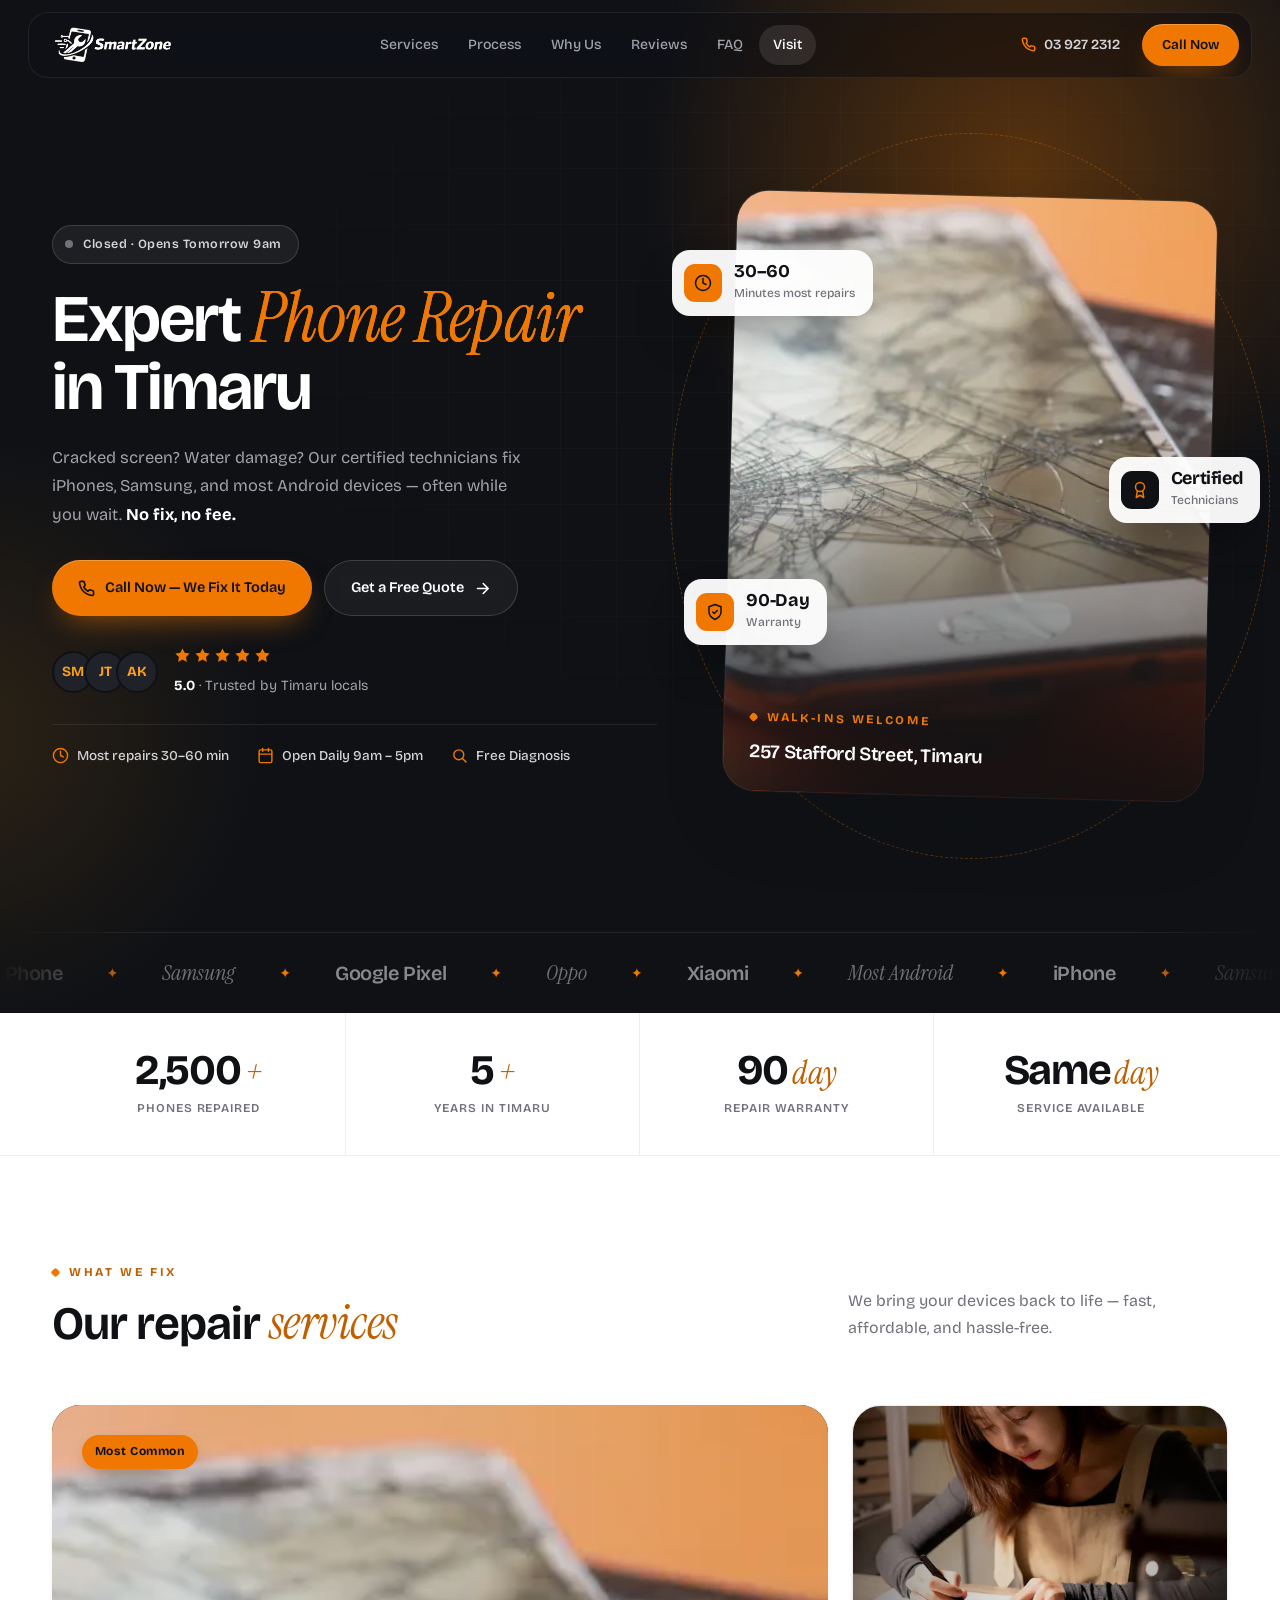
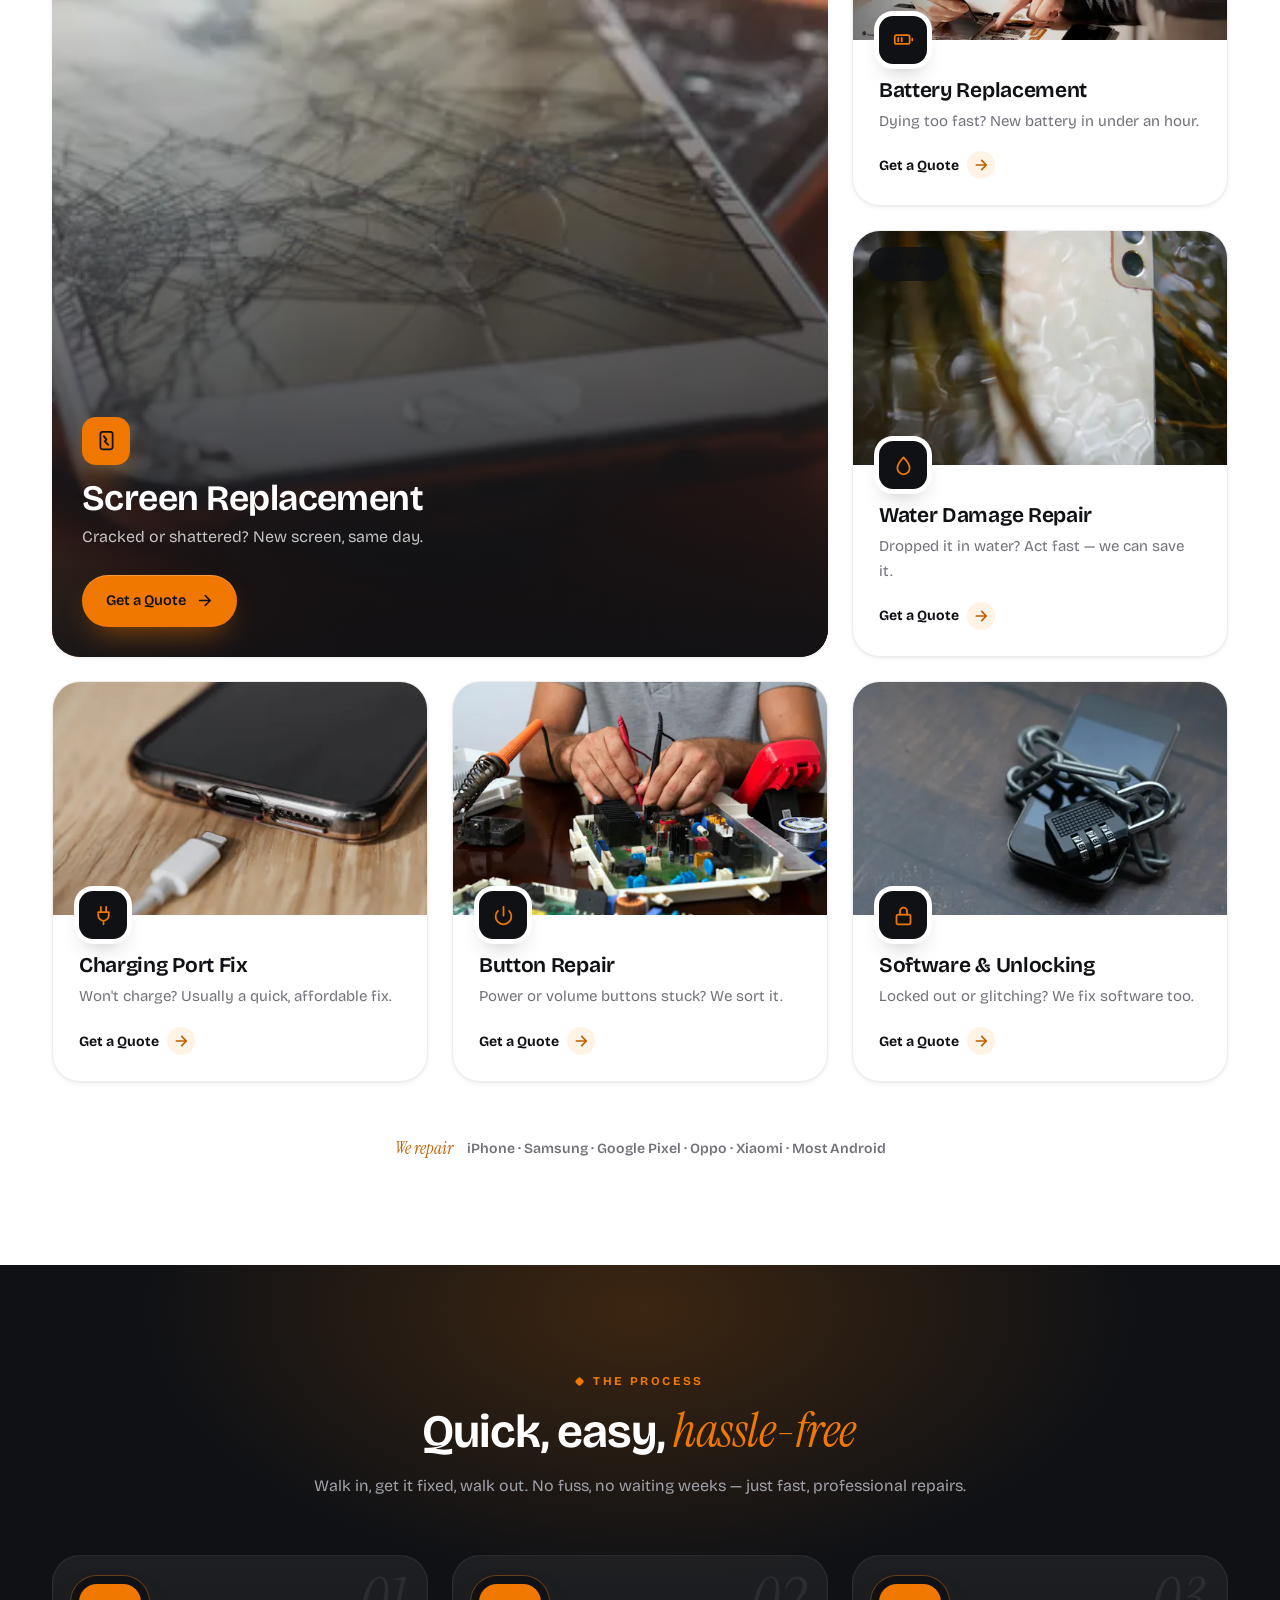
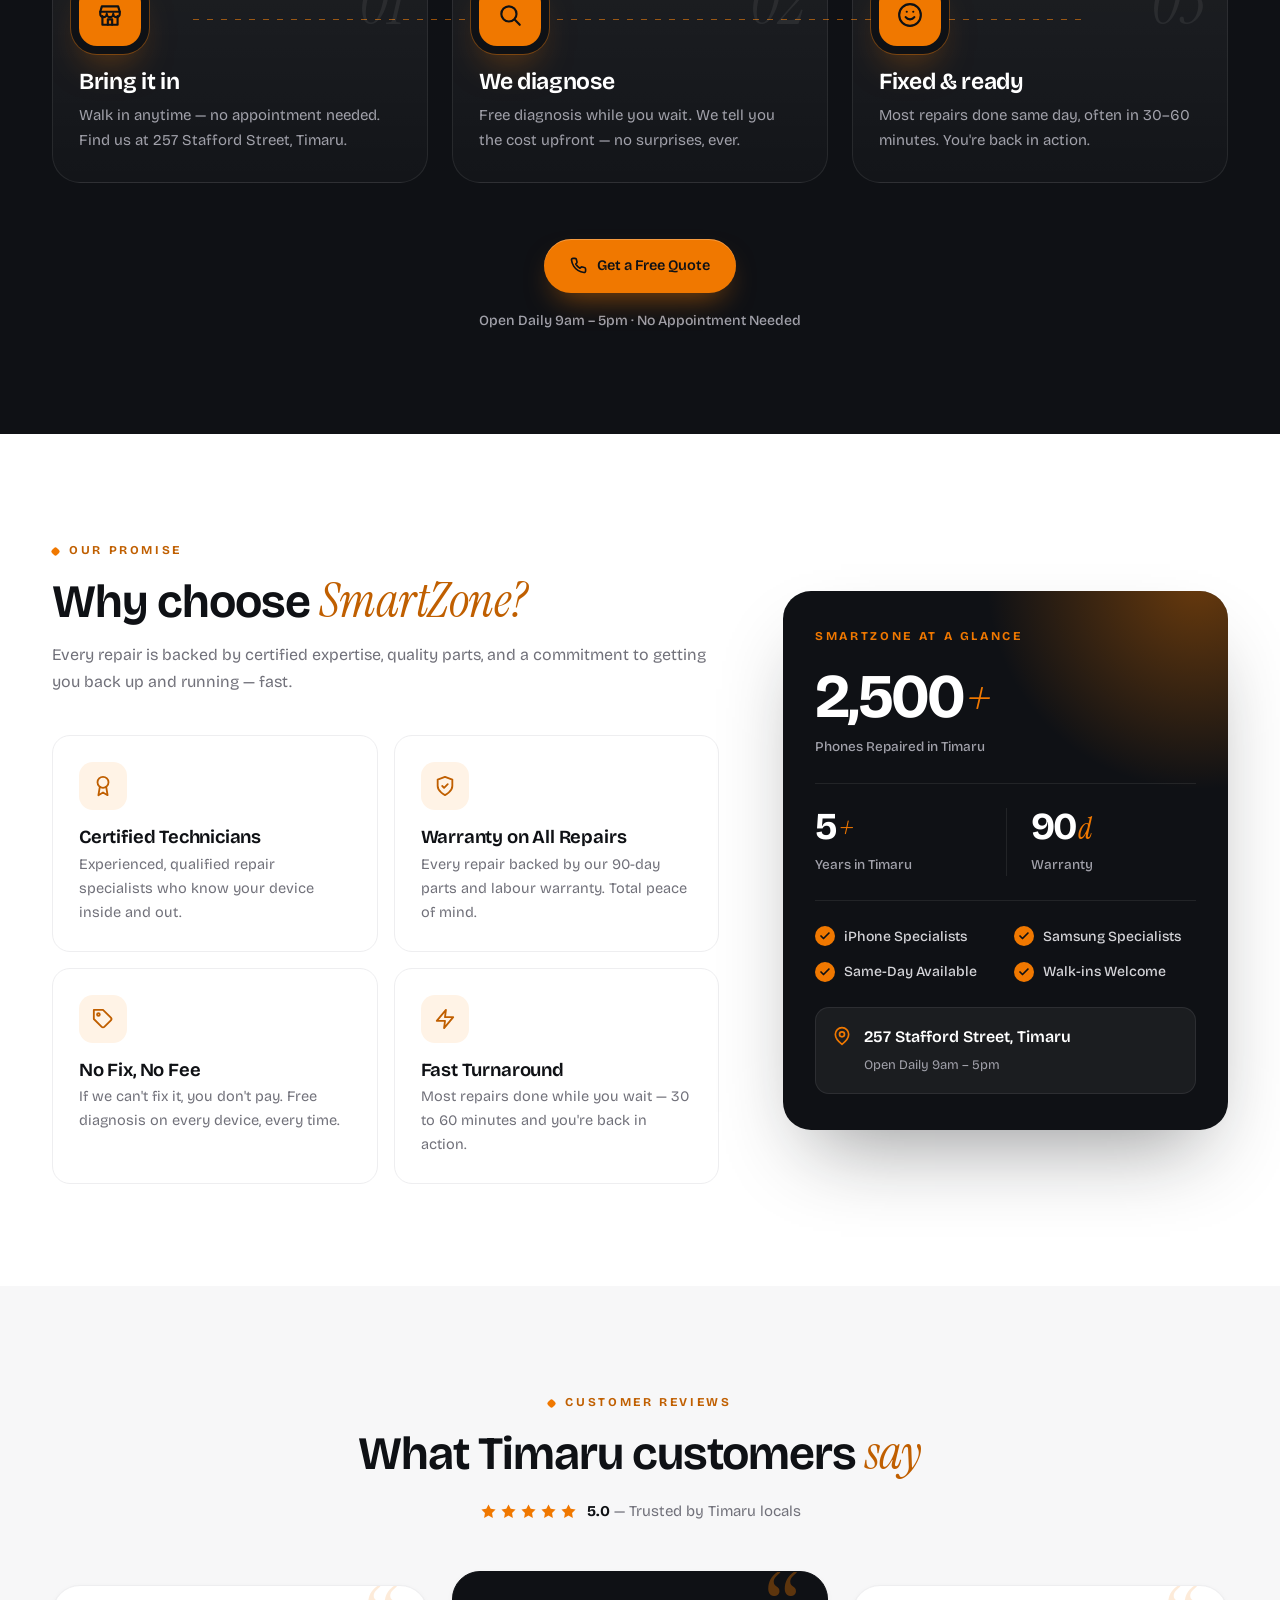
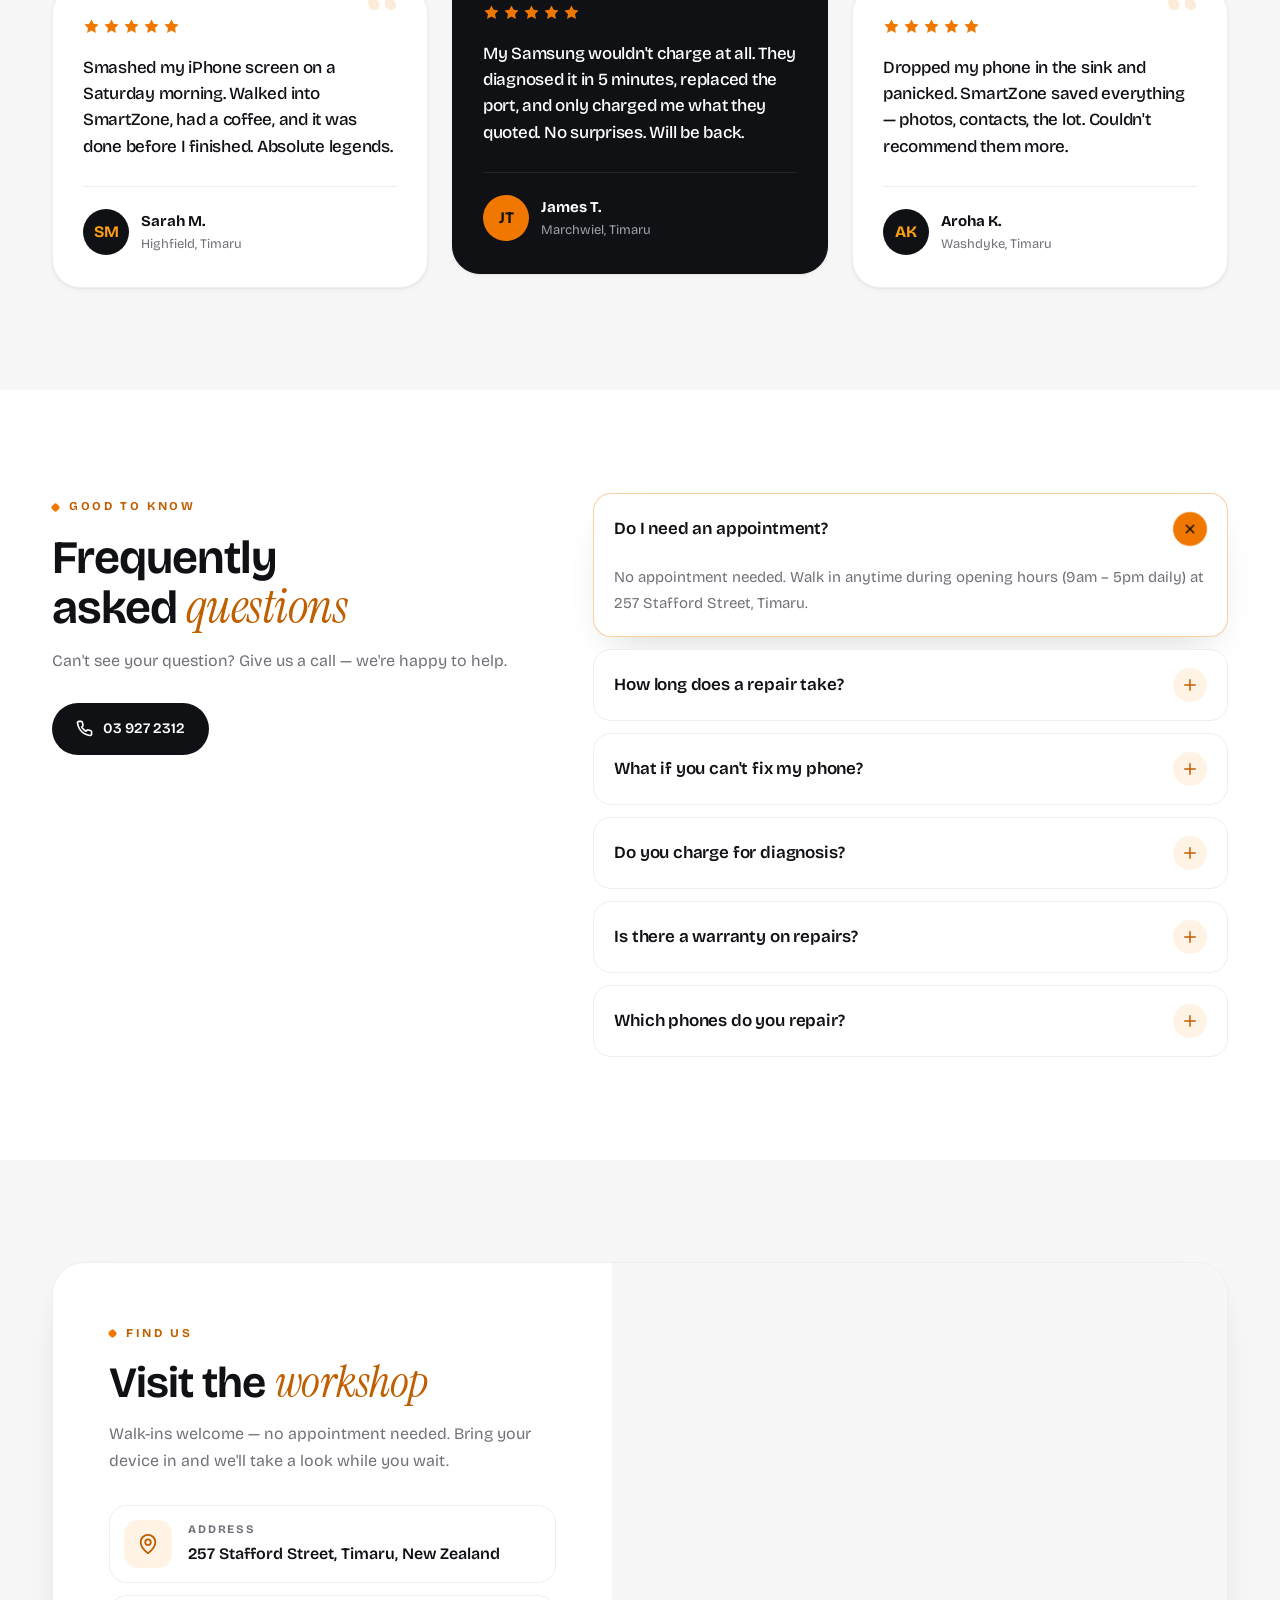
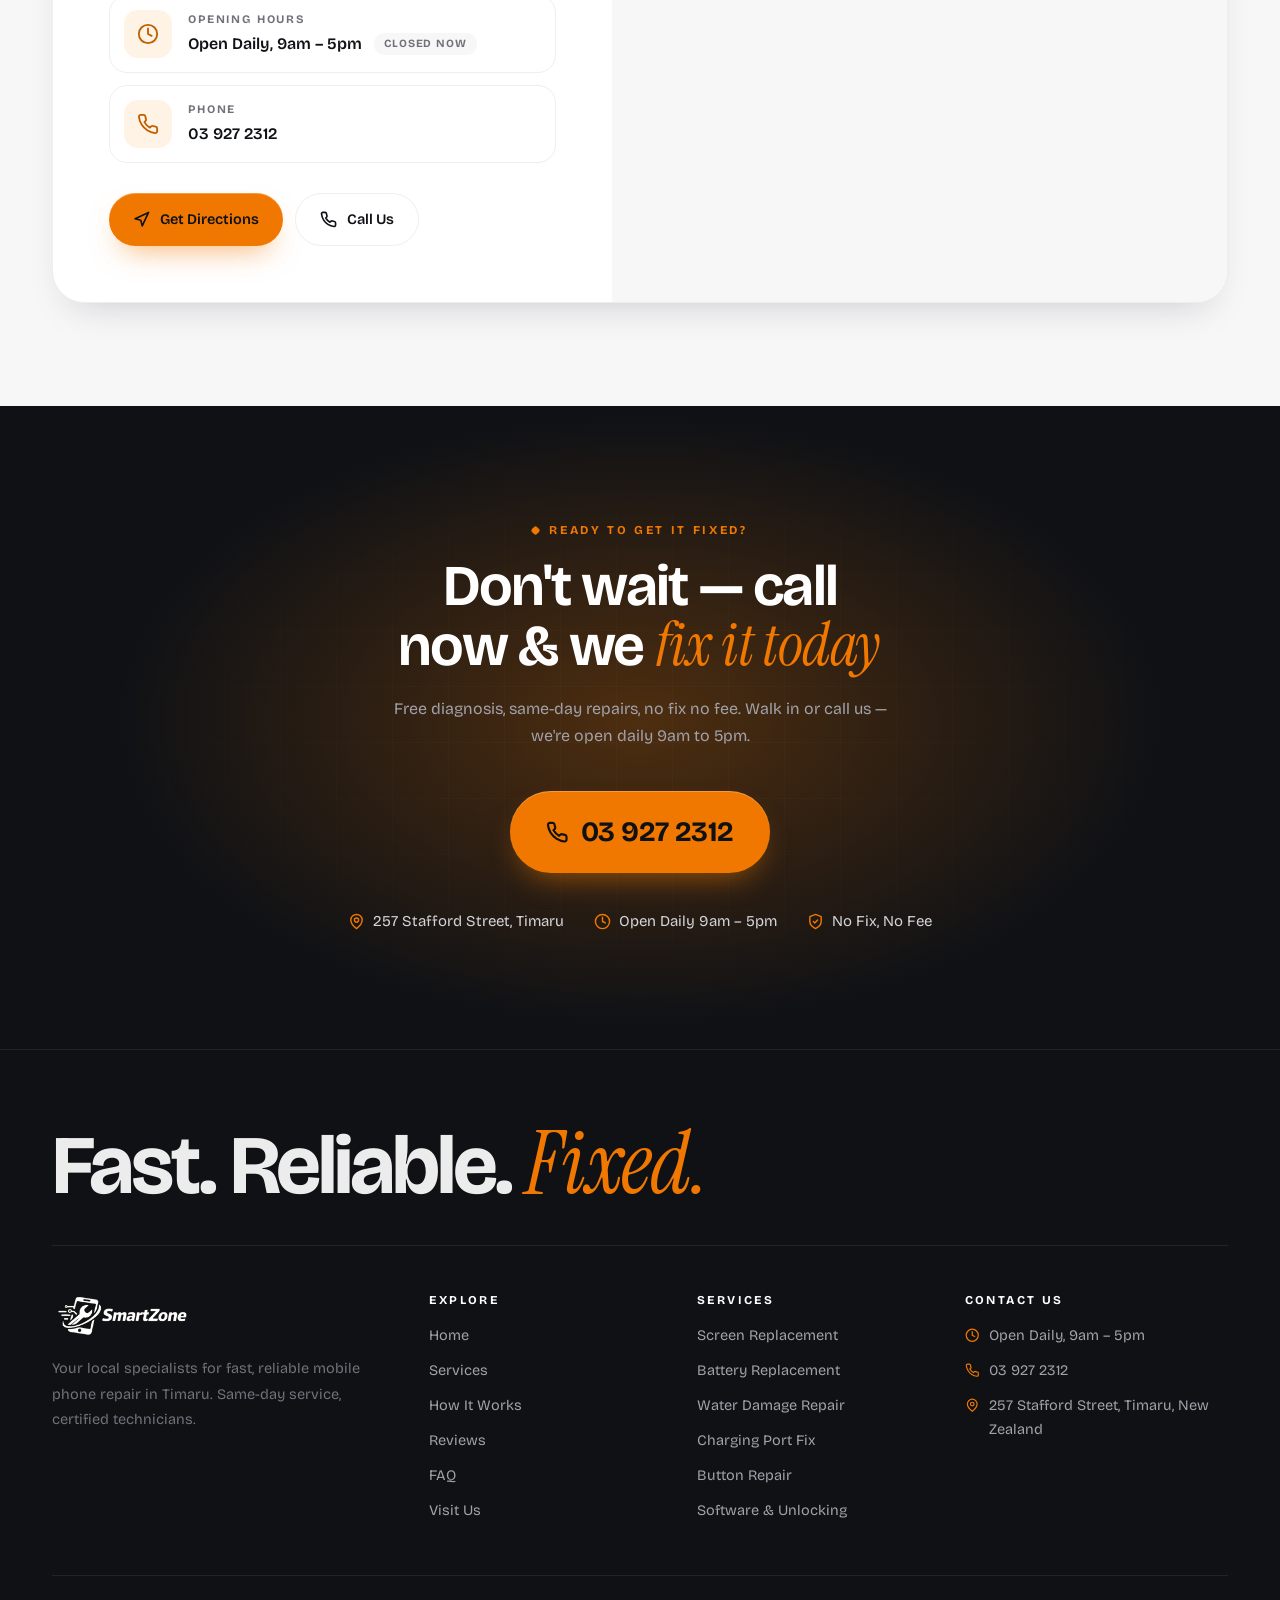
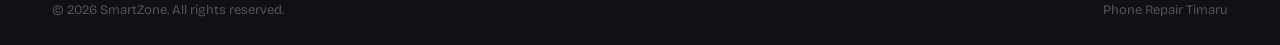
==== commit 08e572b5: "Restore exact SmartZone brand palette and add subtle parallax - Re-measure palette from the live sit" ====
--- a/public/index.html
+++ b/public/index.html
@@ -5,7 +5,7 @@
   <meta name="viewport" content="width=device-width, initial-scale=1.0">
   <title>SmartZone — Phone Repair in Timaru | Same-Day Service</title>
   <meta name="description" content="Cracked screen? Water damage? SmartZone fixes iPhones, Samsung &amp; more in Timaru. Same-day repairs, certified techs, no fix no fee. Call now.">
-  <meta name="theme-color" content="#0E0F13">
+  <meta name="theme-color" content="#0F1115">
   <link rel="canonical" href="https://smartzonenz.co.nz/">
 
   <!-- Open Graph / social -->
@@ -173,8 +173,8 @@
     <!-- ───────────── Hero ───────────── -->
     <section class="hero">
       <div class="hero-grid-bg" aria-hidden="true"></div>
-      <div class="hero-glow" aria-hidden="true"></div>
-      <div class="hero-glow hero-glow-2" aria-hidden="true"></div>
+      <div class="hero-glow" data-parallax="0.12" aria-hidden="true"></div>
+      <div class="hero-glow hero-glow-2" data-parallax="-0.08" aria-hidden="true"></div>
 
       <div class="container hero-inner">
         <div class="hero-copy">
@@ -222,7 +222,7 @@
         <div class="hero-visual" data-reveal>
           <div class="hero-ring" aria-hidden="true"></div>
           <div class="hero-frame">
-            <img src="images/hero-phone-repair.webp" alt="SmartZone technician repairing a smartphone on a workbench with precision tools" width="800" height="534" fetchpriority="high">
+            <img src="images/hero-phone-repair.webp" alt="SmartZone technician repairing a smartphone on a workbench with precision tools" width="800" height="534" fetchpriority="high" data-parallax="-0.05">
             <div class="hero-frame-shade" aria-hidden="true"></div>
             <div class="hero-frame-caption">
               <span class="eyebrow eyebrow-light">Walk-ins welcome</span>
@@ -375,7 +375,7 @@
 
     <!-- ───────────── How it works ───────────── -->
     <section class="section section-dark" id="how-it-works">
-      <div class="section-dark-glow" aria-hidden="true"></div>
+      <div class="section-dark-glow" data-parallax="0.1" aria-hidden="true"></div>
       <div class="container">
         <header class="section-head" data-reveal>
           <span class="eyebrow">The Process</span>
@@ -619,7 +619,7 @@
 
     <!-- ───────────── Final CTA ───────────── -->
     <section class="final-cta">
-      <div class="final-glow" aria-hidden="true"></div>
+      <div class="final-glow" data-parallax="0.1" aria-hidden="true"></div>
       <div class="container final-inner" data-reveal>
         <span class="eyebrow">Ready to Get It Fixed?</span>
         <h2>Don't wait — call now &amp; we <em>fix it today</em></h2>
--- a/public/css/styles.css
+++ b/public/css/styles.css
@@ -5,33 +5,42 @@
    ========================================================================== */
 
 :root {
-  /* Brand */
+  /* ── SmartZone brand palette (measured from smartzonenz.co.nz CSS, logo + app icon) ──
+     #F07800  primary orange   — buttons, links, accents        (original "brand")
+     #C05F00  dark orange      — hover + orange text on light   (original "brand-dark")
+     #FFF3E6  orange tint      — soft icon/badge backgrounds    (original "brand-light")
+     #FF9F13  icon orange      — favicon / app-icon background  (secondary accent)
+     #0F1115  ink              — header, dark sections, logo bg (original "surface-dark")
+     #FFFFFF  logo             — logo is white, always on ink
+     Neutrals: #FFFFFF #F7F7F8 #EEEEF0 · text #0F1115 #3F3F46 #71717A #94949C
+     On dark:  #FFFFFF #D4D4D8 #A1A1AA #71717A #52525B                            */
   --brand: #F07800;
-  --brand-dark: #D46A00;
-  --brand-soft: #FF9B3D;
-  --brand-light: #FFF1E2;
+  --brand-dark: #C05F00;
+  --brand-ink: #C05F00;   /* orange text on light backgrounds (AA-friendly) */
+  --brand-soft: #FF9F13;
+  --brand-light: #FFF3E6;
   --brand-a10: rgba(240, 120, 0, .10);
   --brand-a20: rgba(240, 120, 0, .20);
 
   /* Ink (dark) */
-  --ink: #0E0F13;
-  --ink-2: #15171C;
-  --ink-3: #1E2128;
+  --ink: #0F1115;
+  --ink-2: #16191E;
+  --ink-3: #1F2228;
   --ink-line: rgba(255, 255, 255, .08);
 
   /* Text */
-  --text: #121317;
-  --text-body: #3B3D44;
-  --text-muted: #6E7078;
-  --text-faint: #A3A3AB;
-  --text-on-dark: #F4F4F5;
-  --text-on-dark-muted: #9C9DA6;
-
-  /* Warm light surfaces */
+  --text: #0F1115;
+  --text-body: #3F3F46;
+  --text-muted: #71717A;
+  --text-faint: #94949C;
+  --text-on-dark: #FFFFFF;
+  --text-on-dark-muted: #A1A1AA;
+
+  /* Neutral light surfaces (original site) */
   --surface: #FFFFFF;
-  --surface-warm: #FBFAF7;
-  --surface-alt: #F5F2ED;
-  --line: #ECE7DF;
+  --surface-warm: #FFFFFF;
+  --surface-alt: #F7F7F8;
+  --line: #EEEEF0;
 
   /* Type */
   --font-display: "Bricolage Grotesque", system-ui, -apple-system, "Segoe UI", Roboto, sans-serif;
@@ -42,9 +51,9 @@
   --radius-sm: 10px;
   --radius: 18px;
   --radius-lg: 28px;
-  --shadow-sm: 0 1px 2px rgba(14, 15, 19, .05), 0 2px 6px rgba(14, 15, 19, .04);
-  --shadow: 0 18px 40px -20px rgba(14, 15, 19, .22);
-  --shadow-lg: 0 40px 80px -30px rgba(14, 15, 19, .45);
+  --shadow-sm: 0 1px 2px rgba(15, 17, 21, .05), 0 2px 6px rgba(15, 17, 21, .04);
+  --shadow: 0 18px 40px -20px rgba(15, 17, 21, .22);
+  --shadow-lg: 0 40px 80px -30px rgba(15, 17, 21, .45);
   --shadow-brand: 0 14px 30px -12px rgba(240, 120, 0, .6);
 
   --container: 1240px;
@@ -72,7 +81,7 @@
 a { color: inherit; text-decoration: none; }
 ul, ol { list-style: none; padding: 0; }
 button { font: inherit; cursor: pointer; border: 0; background: none; color: inherit; }
-::selection { background: var(--brand); color: #fff; }
+::selection { background: var(--brand); color: var(--ink); }
 
 h1, h2, h3 {
   font-family: var(--font-display);
@@ -89,8 +98,9 @@
   font-weight: 400;
   letter-spacing: -.01em;
   font-variation-settings: normal;
-  color: var(--brand);
-}
+  color: var(--brand-ink);
+}
+.hero h1 em, .section-dark h2 em, .final-cta h2 em, .footer-big em, .glance em, .service-feature em { color: var(--brand); }
 h1 em, h2 em { font-size: 1.05em; line-height: .9; padding-right: .04em; }
 
 .icon {
@@ -103,7 +113,7 @@
 
 .skip-link {
   position: absolute; left: 12px; top: -60px; z-index: 200;
-  background: var(--brand); color: #fff; padding: 10px 16px; border-radius: var(--radius-sm); font-weight: 700;
+  background: var(--brand); color: var(--ink); padding: 10px 16px; border-radius: var(--radius-sm); font-weight: 700;
 }
 .skip-link:focus { top: 12px; }
 :focus-visible { outline: 2px solid var(--brand); outline-offset: 3px; border-radius: 6px; }
@@ -127,13 +137,13 @@
 .btn .icon { font-size: 17px; stroke-width: 2.3; transition: transform .35s var(--ease); }
 .btn:active { transform: translateY(1px) scale(.99); }
 
-.btn-primary { background: var(--brand); color: #fff; box-shadow: var(--shadow-brand), inset 0 1px 0 rgba(255,255,255,.25); }
+.btn-primary { background: var(--brand); color: var(--ink); box-shadow: var(--shadow-brand), inset 0 1px 0 rgba(255,255,255,.25); }
 .btn-primary::after {
   content: ""; position: absolute; inset: 0; z-index: -1;
   background: linear-gradient(110deg, transparent 25%, rgba(255,255,255,.35) 50%, transparent 75%);
   transform: translateX(-120%); transition: transform .9s var(--ease);
 }
-.btn-primary:hover { background: var(--brand-dark); transform: translateY(-2px); box-shadow: 0 20px 36px -14px rgba(240,120,0,.75), inset 0 1px 0 rgba(255,255,255,.25); }
+.btn-primary:hover { background: var(--brand-dark); color: #fff; transform: translateY(-2px); box-shadow: 0 20px 36px -14px rgba(240,120,0,.75), inset 0 1px 0 rgba(255,255,255,.25); }
 .btn-primary:hover::after { transform: translateX(120%); }
 
 .btn-ghost { border: 1.5px solid var(--line); color: var(--text); background: var(--surface); }
@@ -160,15 +170,16 @@
   font-size: 14px; font-weight: 700; color: var(--text);
   transition: color .25s, gap .35s var(--ease);
 }
-.link-arrow .icon { display: grid; place-items: center; width: 28px; height: 28px; padding: 6px; border-radius: 50%; background: var(--brand-light); color: var(--brand); stroke-width: 2.6; transition: background-color .25s, color .25s, transform .35s var(--ease); }
+.link-arrow .icon { display: grid; place-items: center; width: 28px; height: 28px; padding: 6px; border-radius: 50%; background: var(--brand-light); color: var(--brand-ink); stroke-width: 2.6; transition: background-color .25s, color .25s, transform .35s var(--ease); }
 .link-arrow:hover, [data-spotlight]:hover .link-arrow { color: var(--brand-dark); gap: 12px; }
-.link-arrow:hover .icon, [data-spotlight]:hover .link-arrow .icon { background: var(--brand); color: #fff; transform: rotate(-45deg); }
+.link-arrow:hover .icon, [data-spotlight]:hover .link-arrow .icon { background: var(--brand); color: var(--ink); transform: rotate(-45deg); }
 
 /* ---------- Eyebrow ---------- */
 .eyebrow {
   display: inline-flex; align-items: center; gap: 10px;
-  font-family: var(--font-body); font-size: 12px; font-weight: 700; letter-spacing: .22em; text-transform: uppercase; color: var(--brand);
-}
+  font-family: var(--font-body); font-size: 12px; font-weight: 700; letter-spacing: .22em; text-transform: uppercase; color: var(--brand-ink);
+}
+.hero .eyebrow, .section-dark .eyebrow, .final-cta .eyebrow { color: var(--brand); }
 .eyebrow::before { content: ""; width: 7px; height: 7px; border-radius: 2px; background: var(--brand); transform: rotate(45deg); }
 .eyebrow-light { color: #fff; }
 
@@ -178,13 +189,13 @@
   pointer-events: auto;
   max-width: calc(var(--container) - 16px); margin-inline: auto; overflow: hidden;
   border-radius: 20px;
-  background: rgba(14, 15, 19, .62);
+  background: rgba(15, 17, 21, .62);
   border: 1px solid rgba(255,255,255,.08);
   backdrop-filter: saturate(180%) blur(18px);
   -webkit-backdrop-filter: saturate(180%) blur(18px);
   transition: background-color .35s, box-shadow .35s, border-color .35s;
 }
-.site-header.is-scrolled .header-shell { background: rgba(14, 15, 19, .9); box-shadow: 0 20px 40px -20px rgba(0,0,0,.55); border-color: rgba(255,255,255,.1); }
+.site-header.is-scrolled .header-shell { background: rgba(15, 17, 21, .9); box-shadow: 0 20px 40px -20px rgba(0,0,0,.55); border-color: rgba(255,255,255,.1); }
 .header-inner { display: flex; align-items: center; justify-content: space-between; gap: 16px; height: 64px; padding-inline: 14px 10px; }
 @media (min-width: 1024px) { .header-inner { padding-inline: 20px 12px; } }
 .logo img { height: 40px; width: auto; transition: opacity .2s; }
@@ -193,7 +204,7 @@
 .nav { display: none; align-items: center; gap: 2px; }
 .nav a {
   position: relative; padding: 8px 14px; border-radius: 999px;
-  font-size: 14px; font-weight: 500; color: #B4B5BD;
+  font-size: 14px; font-weight: 500; color: #A1A1AA;
   transition: color .2s, background-color .2s;
 }
 .nav a:hover { color: #fff; background: rgba(255,255,255,.06); }
@@ -210,7 +221,7 @@
 .show-xs { display: inline; }
 .hide-xs { display: none; }
 
-.menu-btn { display: grid; place-items: center; width: 44px; height: 44px; border-radius: 14px; color: #E4E4E7; background: rgba(255,255,255,.06); }
+.menu-btn { display: grid; place-items: center; width: 44px; height: 44px; border-radius: 14px; color: #D4D4D8; background: rgba(255,255,255,.06); }
 .menu-btn .icon { font-size: 20px; grid-area: 1 / 1; transition: opacity .2s, transform .35s var(--ease); }
 .menu-btn .icon-close { opacity: 0; transform: rotate(-90deg); }
 .menu-btn[aria-expanded="true"] .icon-open { opacity: 0; transform: rotate(90deg); }
@@ -222,7 +233,7 @@
 .mobile-menu a:not(.btn) {
   display: flex; align-items: baseline; gap: 14px; padding: 12px 6px;
   border-top: 1px solid rgba(255,255,255,.06);
-  font-family: var(--font-display); font-size: 21px; font-weight: 600; letter-spacing: -.02em; color: #E4E4E7;
+  font-family: var(--font-display); font-size: 21px; font-weight: 600; letter-spacing: -.02em; color: #D4D4D8;
   transition: color .2s, padding-left .3s var(--ease);
 }
 .mobile-menu a:not(.btn) span { font-family: var(--font-body); font-size: 11px; font-weight: 700; letter-spacing: .14em; color: var(--brand); }
@@ -288,7 +299,7 @@
   background: radial-gradient(circle, rgba(240,120,0,.32), transparent 60%);
   animation: drift 14s ease-in-out infinite alternate;
 }
-.hero-glow-2 { right: auto; left: -30%; top: 40%; width: 700px; height: 700px; background: radial-gradient(circle, rgba(255,155,61,.12), transparent 60%); animation-delay: -7s; }
+.hero-glow-2 { right: auto; left: -30%; top: 40%; width: 700px; height: 700px; background: radial-gradient(circle, rgba(255,159,19,.12), transparent 60%); animation-delay: -7s; }
 @keyframes drift { to { transform: translate(-60px, 40px) scale(1.08); } }
 
 .hero-inner { display: grid; gap: 64px; align-items: center; padding-bottom: clamp(64px, 9vw, 112px); }
@@ -298,7 +309,7 @@
   display: inline-flex; align-items: center; gap: 10px; margin-bottom: 22px;
   padding: 8px 16px 8px 12px; border-radius: 999px;
   background: rgba(240,120,0,.1); border: 1px solid rgba(240,120,0,.3);
-  font-size: 12.5px; font-weight: 600; letter-spacing: .04em; color: #FDBA74;
+  font-size: 12.5px; font-weight: 600; letter-spacing: .04em; color: var(--brand-soft);
 }
 .pulse { position: relative; width: 8px; height: 8px; border-radius: 50%; background: var(--brand); }
 .pulse::after { content: ""; position: absolute; inset: 0; border-radius: 50%; background: var(--brand); animation: ping 1.8s cubic-bezier(0, 0, .2, 1) infinite; }
@@ -320,7 +331,7 @@
 .avatars span {
   display: grid; place-items: center; width: 42px; height: 42px; border-radius: 50%;
   margin-left: -10px; border: 2px solid var(--ink);
-  background: linear-gradient(135deg, var(--ink-3), #2A2E37); color: var(--brand-soft);
+  background: linear-gradient(135deg, var(--ink-3), var(--ink-3)); color: var(--brand-soft);
   font-family: var(--font-display); font-size: 14px; font-weight: 700;
 }
 .avatars span:first-child { margin-left: 0; }
@@ -328,7 +339,7 @@
 .hero-proof strong { color: #fff; }
 
 .hero-signals { margin-top: 26px; padding-top: 20px; border-top: 1px solid var(--ink-line); display: flex; flex-wrap: wrap; gap: 12px 28px; }
-.hero-signals li { display: flex; align-items: center; gap: 8px; font-size: 13.5px; font-weight: 500; color: #C9CAD1; }
+.hero-signals li { display: flex; align-items: center; gap: 8px; font-size: 13.5px; font-weight: 500; color: #D4D4D8; }
 .hero-signals .icon { color: var(--brand); font-size: 17px; }
 
 /* Hero visual */
@@ -347,7 +358,7 @@
 .hero-visual:hover .hero-frame { transform: rotate(0); }
 .hero-frame img { width: 100%; height: 100%; object-fit: cover; transform: scale(1.05); transition: transform 1.4s var(--ease); }
 .hero-visual:hover .hero-frame img { transform: scale(1.1); }
-.hero-frame-shade { position: absolute; inset: 0; background: linear-gradient(180deg, rgba(14,15,19,0) 45%, rgba(14,15,19,.85)); }
+.hero-frame-shade { position: absolute; inset: 0; background: linear-gradient(180deg, rgba(15,17,21,0) 45%, rgba(15,17,21,.85)); }
 .hero-frame-caption { position: absolute; left: 26px; right: 26px; bottom: 24px; }
 .hero-frame-caption .eyebrow::before { background: var(--brand); }
 .hero-frame-caption p { margin-top: 6px; font-family: var(--font-display); font-size: 19px; font-weight: 600; letter-spacing: -.02em; }
@@ -361,7 +372,7 @@
 }
 .float-card strong { display: block; font-family: var(--font-display); font-size: 18px; font-weight: 700; letter-spacing: -.02em; line-height: 1; }
 .float-card small { display: block; margin-top: 4px; font-size: 12px; font-weight: 500; color: var(--text-muted); }
-.float-icon { display: grid; place-items: center; width: 38px; height: 38px; border-radius: 11px; background: var(--brand); color: #fff; font-size: 18px; }
+.float-icon { display: grid; place-items: center; width: 38px; height: 38px; border-radius: 11px; background: var(--brand); color: var(--ink); font-size: 18px; }
 .float-a { left: -8px; top: 12%; }
 .float-b { right: -8px; top: 44%; animation-delay: -2s; }
 .float-b .float-icon { background: var(--ink); color: var(--brand); }
@@ -424,11 +435,11 @@
 .service-tag {
   position: absolute; z-index: 2; top: 16px; left: 16px;
   padding: 7px 13px; border-radius: 999px;
-  background: var(--brand); color: #fff;
+  background: var(--brand); color: var(--ink);
   font-size: 12px; font-weight: 700; letter-spacing: .04em;
   box-shadow: 0 8px 20px -8px rgba(0,0,0,.4);
 }
-.service-tag-urgent { background: rgba(14,15,19,.85); backdrop-filter: blur(6px); -webkit-backdrop-filter: blur(6px); }
+.service-tag-urgent { background: rgba(15,17,21,.85); backdrop-filter: blur(6px); -webkit-backdrop-filter: blur(6px); }
 
 .service-body { position: relative; z-index: 2; flex: 1; display: flex; flex-direction: column; padding: 0 26px 26px; }
 .service-icon {
@@ -437,17 +448,17 @@
   box-shadow: 0 0 0 5px var(--surface), 0 12px 24px -10px rgba(0,0,0,.4);
   transition: transform .5s var(--ease), background-color .3s, color .3s;
 }
-.service-card:hover .service-icon { transform: rotate(-8deg) scale(1.05); background: var(--brand); color: #fff; }
+.service-card:hover .service-icon { transform: rotate(-8deg) scale(1.05); background: var(--brand); color: var(--ink); }
 .service-body h3 { font-size: 21px; letter-spacing: -.015em; color: var(--text); }
 .service-body p { margin-top: 8px; font-size: 15px; line-height: 1.65; color: var(--text-muted); }
 
 /* Featured (large) card */
 .service-feature { min-height: 400px; border: 0; background: var(--ink); }
 .service-feature .service-media { position: absolute; inset: 0; aspect-ratio: auto; }
-.service-feature .service-media::after { content: ""; position: absolute; inset: 0; background: linear-gradient(180deg, rgba(14,15,19,.05) 20%, rgba(14,15,19,.55) 55%, rgba(14,15,19,.95)); }
+.service-feature .service-media::after { content: ""; position: absolute; inset: 0; background: linear-gradient(180deg, rgba(15,17,21,.05) 20%, rgba(15,17,21,.55) 55%, rgba(15,17,21,.95)); }
 .service-feature .service-body { justify-content: flex-end; padding: 30px; color: #fff; }
 .service-feature .service-tag { position: static; align-self: flex-start; margin-bottom: auto; }
-.service-feature .service-icon { margin-top: 0; background: var(--brand); color: #fff; box-shadow: 0 14px 30px -10px rgba(240,120,0,.7); }
+.service-feature .service-icon { margin-top: 0; background: var(--brand); color: var(--ink); box-shadow: 0 14px 30px -10px rgba(240,120,0,.7); }
 .service-feature h3 { font-size: clamp(26px, 2.8vw, 36px); color: #fff; }
 .service-feature p { max-width: 420px; font-size: 16px; color: rgba(255,255,255,.75); }
 .service-feature .btn { align-self: flex-start; margin-top: 24px; }
@@ -457,7 +468,7 @@
   margin-top: 52px; display: flex; flex-wrap: wrap; justify-content: center; align-items: center; gap: 8px 14px;
   font-size: 14px; font-weight: 600; color: var(--text-muted); text-align: center;
 }
-.brands-line span { font-family: var(--font-serif); font-style: italic; font-size: 17px; font-weight: 400; color: var(--brand); }
+.brands-line span { font-family: var(--font-serif); font-style: italic; font-size: 17px; font-weight: 400; color: var(--brand-ink); }
 
 /* ---------- Steps ---------- */
 .steps { position: relative; display: grid; gap: 20px; }
@@ -483,7 +494,7 @@
 }
 .step-icon {
   position: relative; z-index: 2; display: grid; place-items: center; width: 62px; height: 62px; margin-bottom: 24px;
-  border-radius: 18px; background: var(--brand); color: #fff; font-size: 26px;
+  border-radius: 18px; background: var(--brand); color: var(--ink); font-size: 26px;
   box-shadow: 0 0 0 8px var(--ink), 0 0 0 9px rgba(240,120,0,.35), 0 20px 40px -12px rgba(240,120,0,.6);
 }
 .step h3 { position: relative; z-index: 2; font-size: 23px; letter-spacing: -.015em; color: #fff; }
@@ -505,9 +516,9 @@
   transition: border-color .3s, box-shadow .5s var(--ease), transform .5s var(--ease);
 }
 .feature:hover { border-color: rgba(240,120,0,.35); box-shadow: var(--shadow); transform: translateY(-4px); }
-.feature-icon { display: grid; place-items: center; flex-shrink: 0; width: 48px; height: 48px; border-radius: 14px; background: var(--brand-light); color: var(--brand); font-size: 22px; }
+.feature-icon { display: grid; place-items: center; flex-shrink: 0; width: 48px; height: 48px; border-radius: 14px; background: var(--brand-light); color: var(--brand-ink); font-size: 22px; }
 .feature .feature-icon { position: relative; z-index: 2; margin-bottom: 18px; transition: background-color .3s, color .3s; }
-.feature:hover .feature-icon { background: var(--brand); color: #fff; }
+.feature:hover .feature-icon { background: var(--brand); color: var(--ink); }
 .feature h3 { position: relative; z-index: 2; font-size: 18.5px; letter-spacing: -.01em; }
 .feature p { position: relative; z-index: 2; margin-top: 6px; font-size: 14.5px; line-height: 1.65; color: var(--text-muted); }
 
@@ -527,8 +538,8 @@
 .glance-pair > div + div { padding-left: 24px; border-left: 1px solid var(--ink-line); }
 .glance-pair strong { font-size: 38px; }
 .glance-list { display: grid; grid-template-columns: 1fr 1fr; gap: 12px 16px; padding-block: 24px; }
-.glance-list li { display: flex; align-items: center; gap: 9px; font-size: 14px; font-weight: 500; color: #E4E4E7; }
-.glance-list .icon { display: grid; place-items: center; width: 20px; height: 20px; padding: 4px; border-radius: 50%; background: var(--brand); color: #fff; stroke-width: 3.5; }
+.glance-list li { display: flex; align-items: center; gap: 9px; font-size: 14px; font-weight: 500; color: #D4D4D8; }
+.glance-list .icon { display: grid; place-items: center; width: 20px; height: 20px; padding: 4px; border-radius: 50%; background: var(--brand); color: var(--ink); stroke-width: 3.5; }
 .glance-foot { display: flex; gap: 12px; align-items: flex-start; padding: 16px; border-radius: 14px; background: rgba(255,255,255,.05); border: 1px solid var(--ink-line); }
 .glance-foot .icon { color: var(--brand); font-size: 20px; margin-top: 2px; }
 .glance-foot p { font-weight: 600; }
@@ -565,7 +576,7 @@
 .review-highlight blockquote { color: #fff; }
 .review-highlight figcaption { border-color: var(--ink-line); }
 .review-highlight figcaption small { color: var(--text-on-dark-muted); }
-.review-highlight .avatar { background: var(--brand); color: #fff; }
+.review-highlight .avatar { background: var(--brand); color: var(--ink); }
 .review-highlight::after { color: rgba(240,120,0,.35); }
 @media (min-width: 900px) { .review-highlight { transform: translateY(-14px); } .review-highlight:hover { transform: translateY(-20px); } }
 
@@ -589,8 +600,8 @@
 }
 .faq summary::-webkit-details-marker { display: none; }
 .faq summary:hover { color: var(--brand-dark); }
-.faq-icon { display: grid; place-items: center; flex-shrink: 0; width: 34px; height: 34px; border-radius: 50%; background: var(--brand-light); color: var(--brand); font-size: 18px; transition: transform .4s var(--ease), background-color .3s, color .3s; }
-.faq[open] .faq-icon { transform: rotate(45deg); background: var(--brand); color: #fff; }
+.faq-icon { display: grid; place-items: center; flex-shrink: 0; width: 34px; height: 34px; border-radius: 50%; background: var(--brand-light); color: var(--brand-ink); font-size: 18px; transition: transform .4s var(--ease), background-color .3s, color .3s; }
+.faq[open] .faq-icon { transform: rotate(45deg); background: var(--brand); color: var(--ink); }
 .faq-body { padding: 0 20px 20px; }
 .faq-body p { font-size: 15px; line-height: 1.75; color: var(--text-muted); }
 .faq[open] .faq-body { animation: faqIn .45s var(--ease); }
@@ -609,9 +620,9 @@
 .visit-list li { display: flex; align-items: center; gap: 16px; padding: 14px; border-radius: var(--radius); background: var(--surface-warm); border: 1px solid var(--line); }
 .visit-list small { display: block; font-size: 11.5px; font-weight: 700; letter-spacing: .16em; text-transform: uppercase; color: var(--text-muted); }
 .visit-list p { margin-top: 2px; font-weight: 600; }
-.visit-list a:hover { color: var(--brand); }
+.visit-list a:hover { color: var(--brand-ink); }
 .open-pill { display: inline-block; margin-left: 8px; padding: 2px 10px; border-radius: 999px; font-size: 11px; font-weight: 700; letter-spacing: .08em; text-transform: uppercase; vertical-align: 2px; }
-.open-pill.is-open { background: #DCFCE7; color: #166534; }
+.open-pill.is-open { background: var(--ink); color: var(--brand); }
 .open-pill.is-closed { background: var(--surface-alt); color: var(--text-muted); }
 .visit-ctas { margin-top: 30px; display: flex; flex-wrap: wrap; gap: 12px; }
 
@@ -640,7 +651,7 @@
 .final-points .icon { color: var(--brand); font-size: 17px; }
 
 /* ---------- Footer ---------- */
-.site-footer { background: #09090C; color: var(--text-on-dark-muted); padding-top: 72px; overflow: hidden; }
+.site-footer { background: var(--ink); border-top: 1px solid var(--ink-line); color: var(--text-on-dark-muted); padding-top: 72px; overflow: hidden; }
 .footer-big {
   padding-bottom: 40px; margin-bottom: 48px; border-bottom: 1px solid var(--ink-line);
   font-family: var(--font-display); font-size: clamp(2.1rem, 6.5vw, 5.2rem); font-weight: 700; line-height: .95; letter-spacing: -.035em;
@@ -652,18 +663,18 @@
 @media (min-width: 640px) { .footer-grid { grid-template-columns: 1fr 1fr; } }
 @media (min-width: 1024px) { .footer-grid { grid-template-columns: 1.5fr 1fr 1fr 1.2fr; gap: 48px; } }
 .footer-brand img { height: 44px; width: auto; }
-.footer-brand p { margin-top: 18px; max-width: 320px; font-size: 14.5px; line-height: 1.75; color: #74757E; }
+.footer-brand p { margin-top: 18px; max-width: 320px; font-size: 14.5px; line-height: 1.75; color: #71717A; }
 .site-footer h3 { margin-bottom: 18px; font-family: var(--font-body); font-size: 12px; font-weight: 700; letter-spacing: .2em; text-transform: uppercase; color: #fff; font-variation-settings: normal; }
 .site-footer ul { display: grid; gap: 11px; }
 .site-footer li { font-size: 14.5px; }
-.site-footer a { color: #8B8C95; transition: color .2s; }
+.site-footer a { color: #A1A1AA; transition: color .2s; }
 .site-footer a:hover { color: var(--brand-soft); }
-.footer-contact li { display: flex; gap: 10px; align-items: flex-start; color: #8B8C95; }
+.footer-contact li { display: flex; gap: 10px; align-items: flex-start; color: #A1A1AA; }
 .footer-contact .icon { color: var(--brand); margin-top: 4px; }
 .footer-bottom {
   display: flex; flex-wrap: wrap; justify-content: space-between; gap: 8px;
   padding-block: 24px; border-top: 1px solid var(--ink-line);
-  font-size: 13px; color: #55565E;
+  font-size: 13px; color: #52525B;
 }
 
 /* ---------- Back to top ---------- */
@@ -683,7 +694,7 @@
 .call-bar {
   position: fixed; z-index: 60; left: 12px; right: 12px; bottom: 12px;
   display: flex; gap: 8px; padding: 8px; border-radius: 22px;
-  background: rgba(14,15,19,.88); backdrop-filter: blur(16px); -webkit-backdrop-filter: blur(16px);
+  background: rgba(15,17,21,.88); backdrop-filter: blur(16px); -webkit-backdrop-filter: blur(16px);
   border: 1px solid rgba(255,255,255,.08); box-shadow: 0 20px 44px -12px rgba(0,0,0,.6);
   transform: translateY(150%); transition: transform .5s var(--ease);
   padding-bottom: max(8px, env(safe-area-inset-bottom));
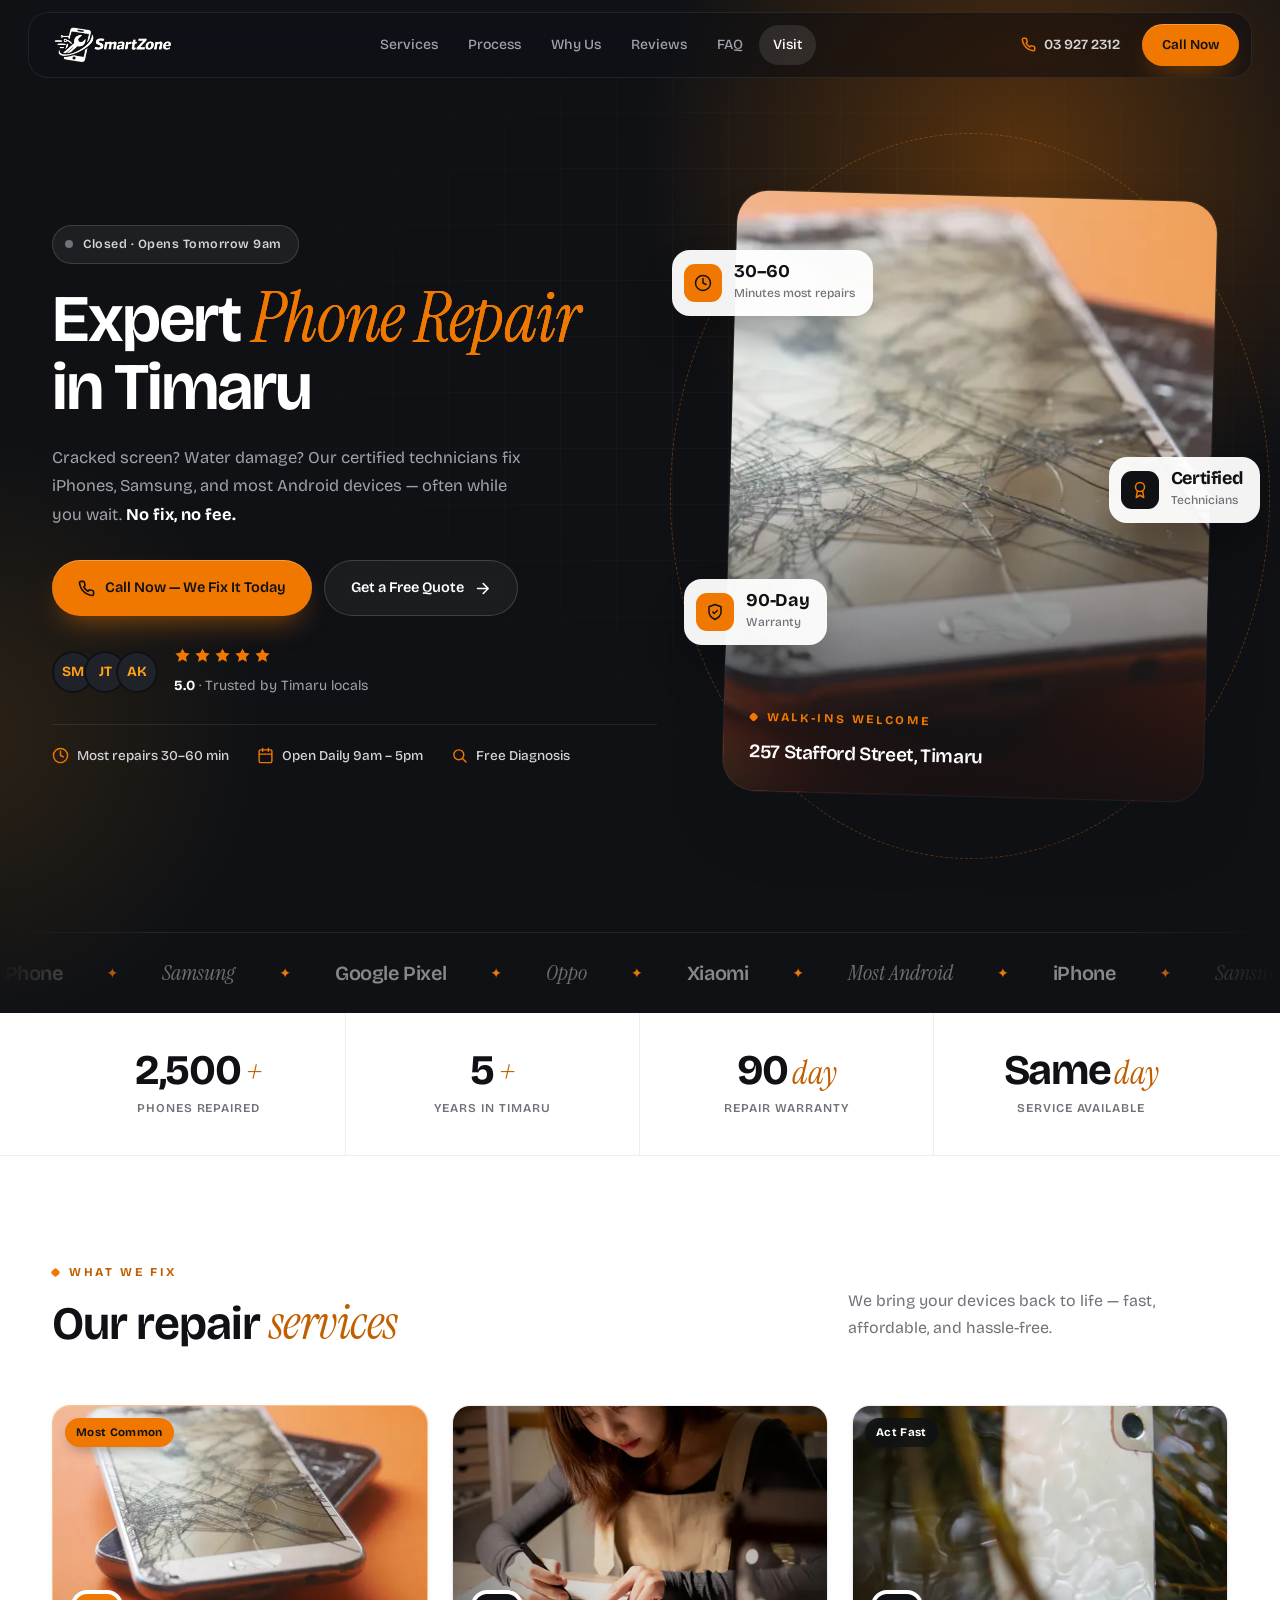
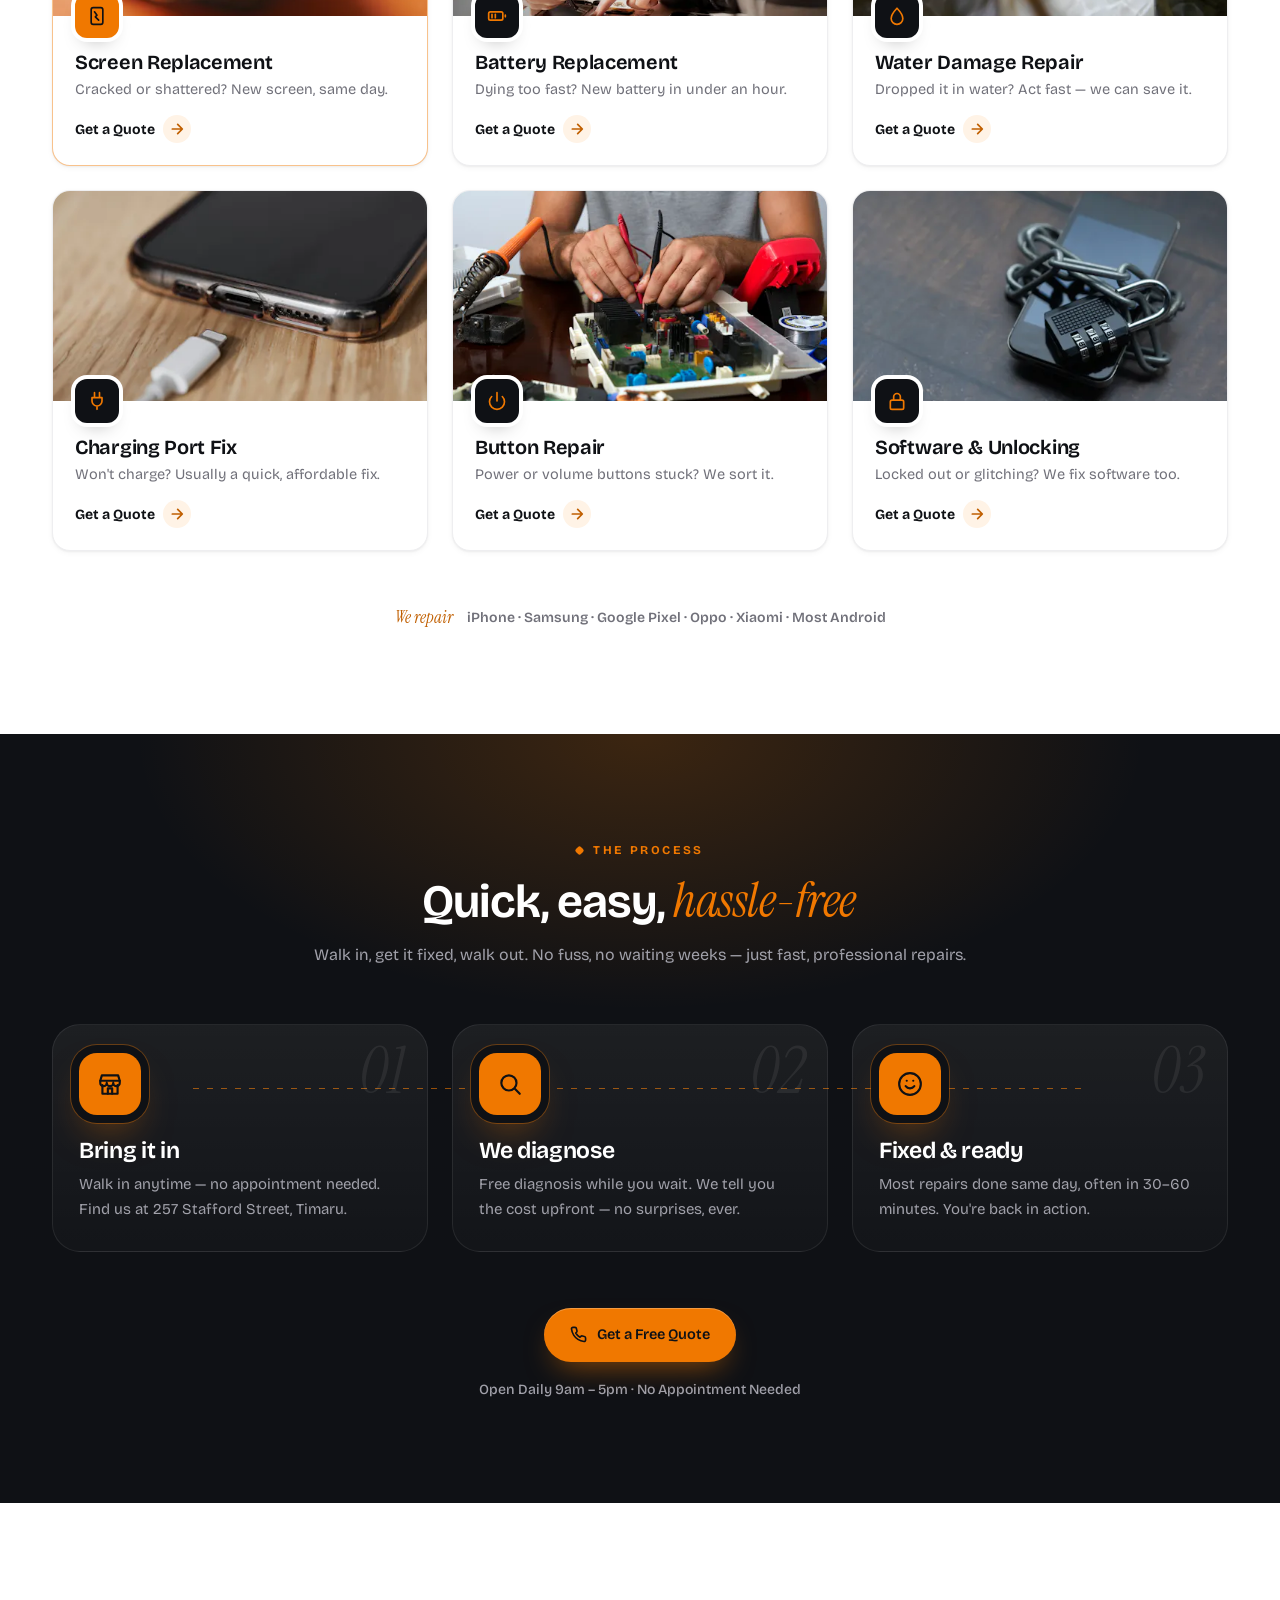
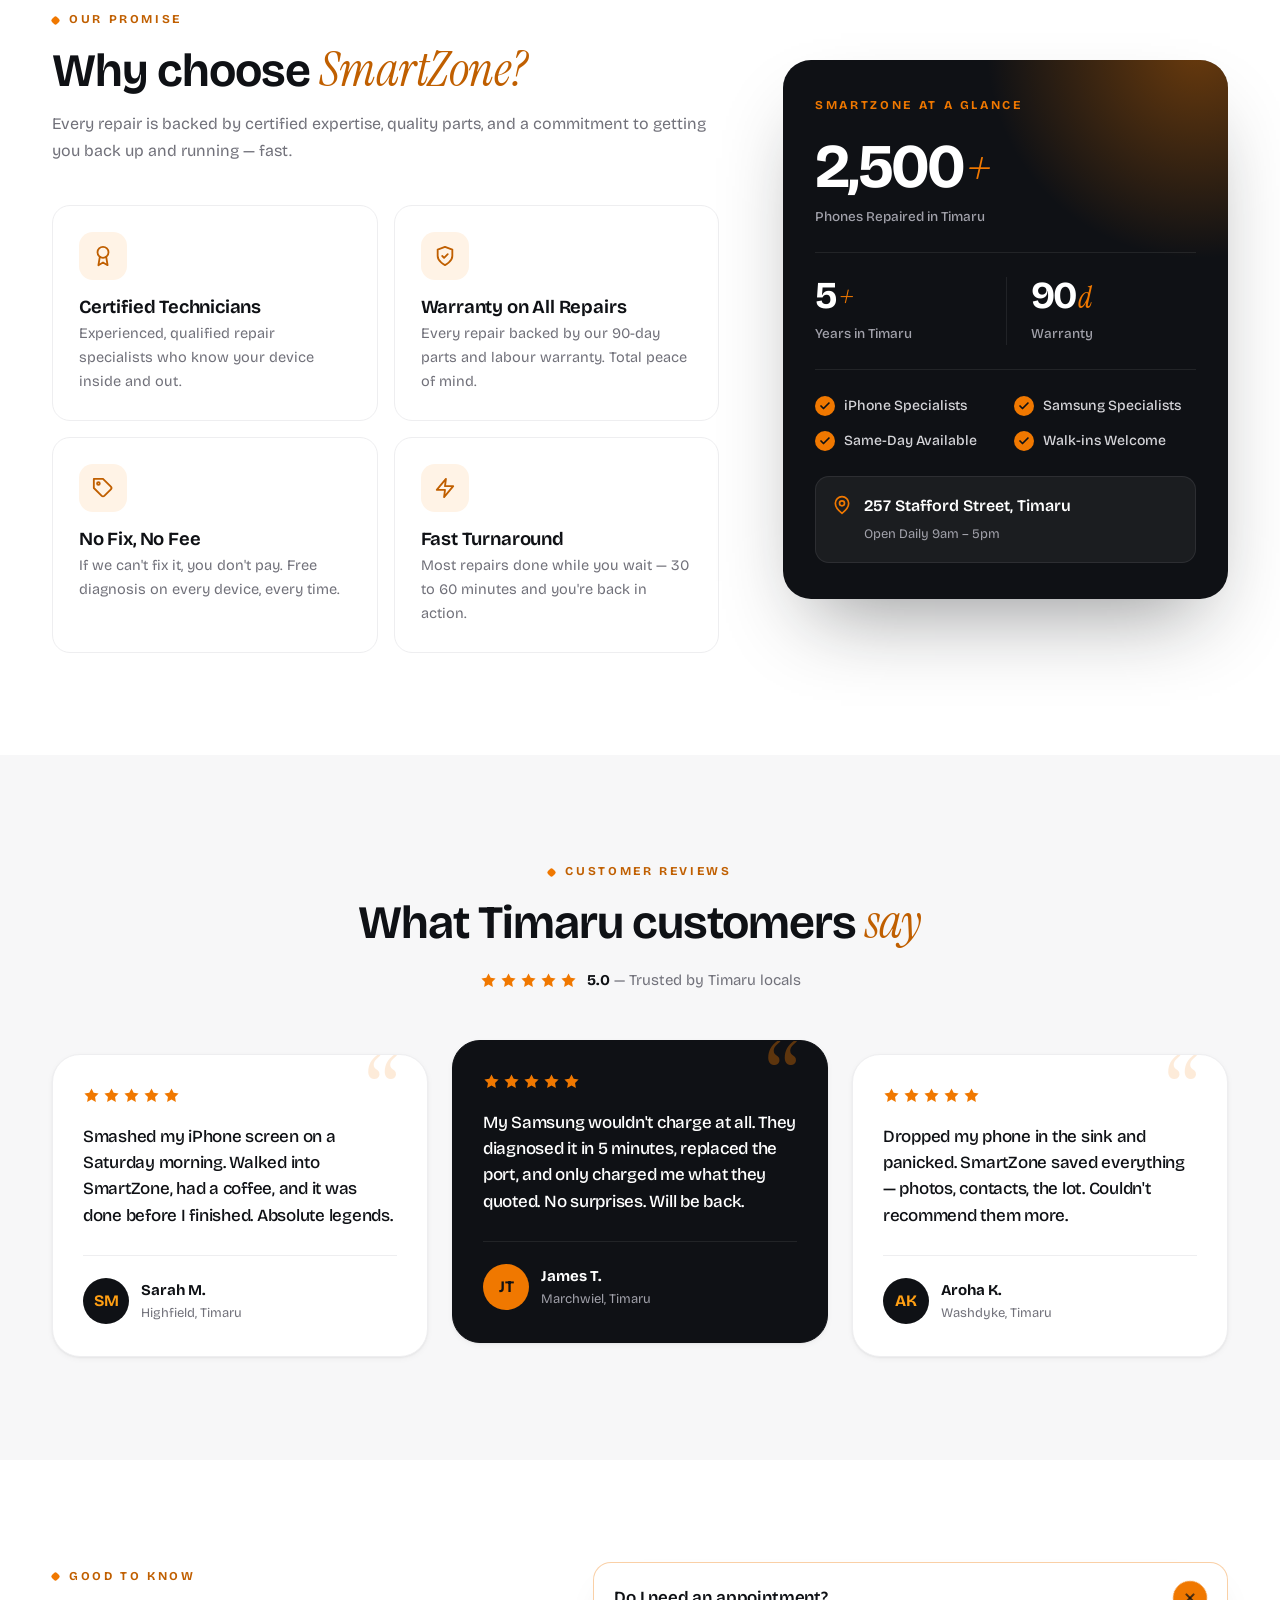
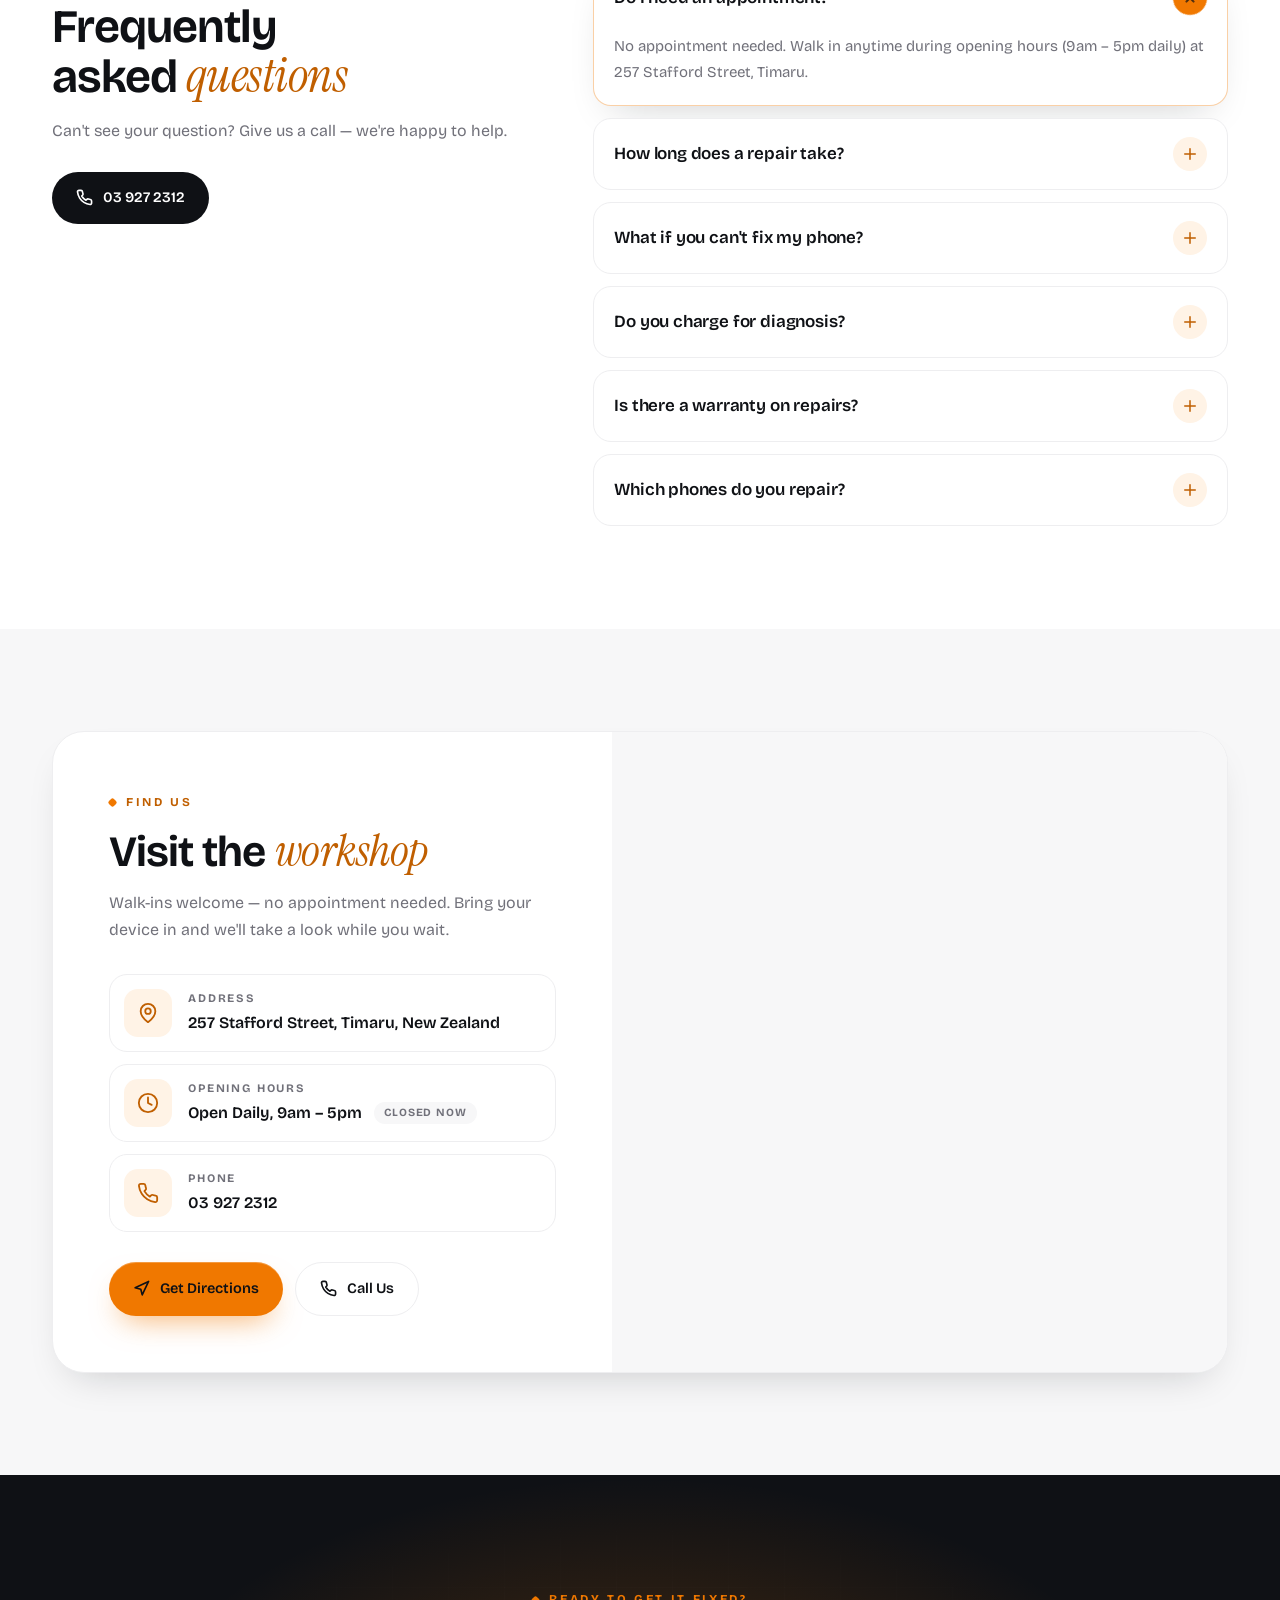
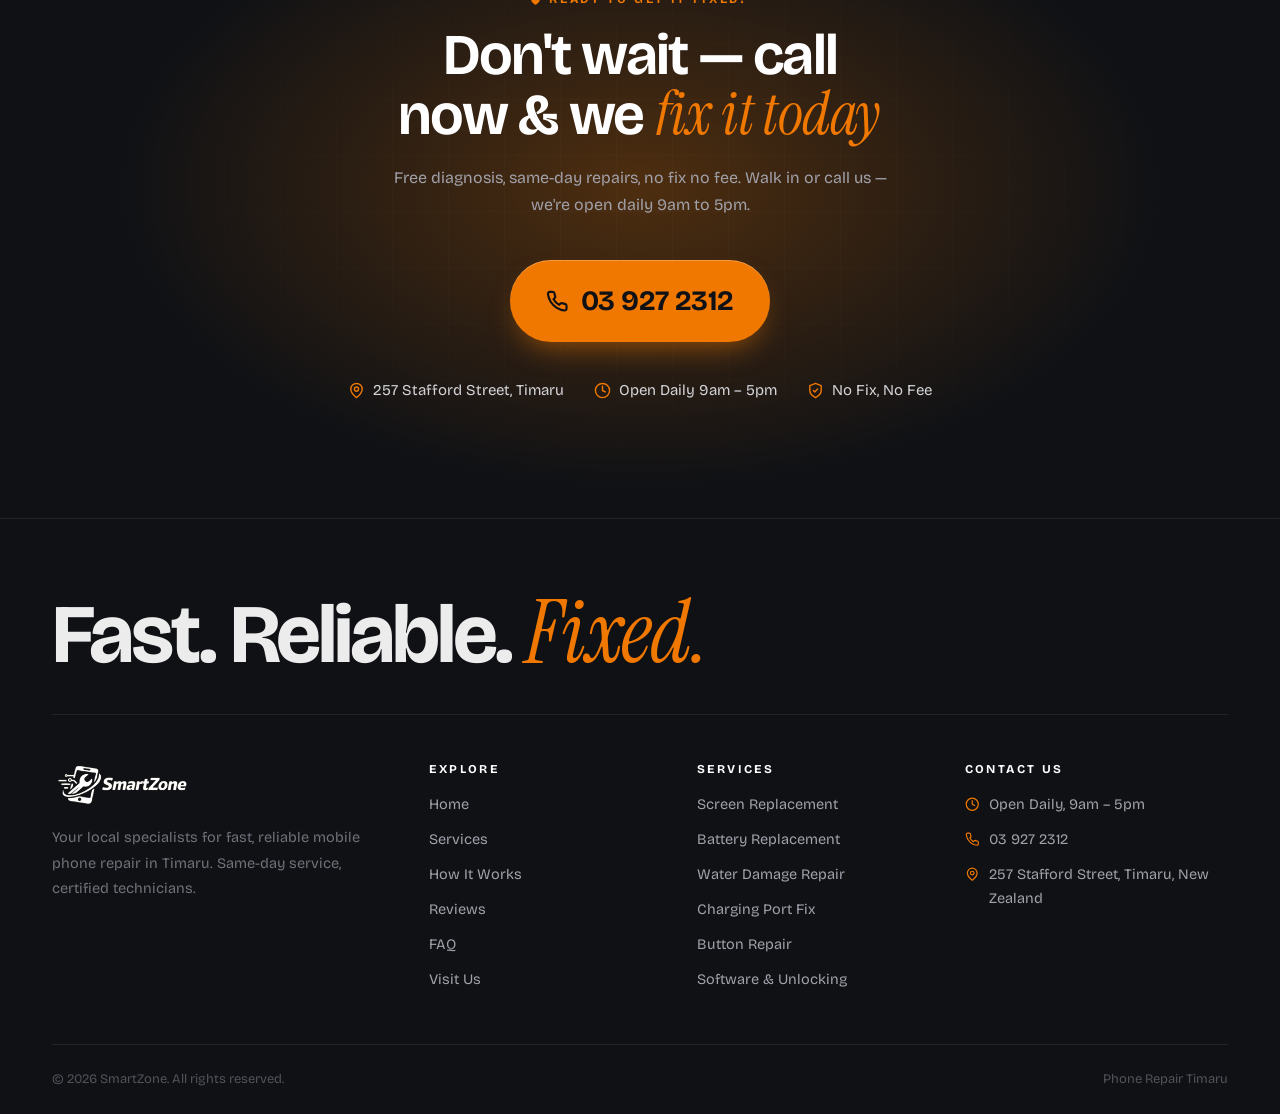
==== commit e524d314: "Make repair services section compact Replace the oversized 2x2 featured card with an even 3-column g" ====
--- a/public/index.html
+++ b/public/index.html
@@ -293,15 +293,13 @@
           <article class="service-card service-feature" data-reveal data-spotlight>
             <div class="service-media">
               <img src="images/services/screen-replacement.webp" alt="Cracked smartphone screen being repaired by technician" width="500" height="333" loading="lazy" decoding="async">
+              <span class="service-tag">Most Common</span>
             </div>
             <div class="service-body">
-              <span class="service-tag">Most Common</span>
               <span class="service-icon"><svg class="icon"><use href="#i-screen"/></svg></span>
               <h3>Screen Replacement</h3>
               <p>Cracked or shattered? New screen, same day.</p>
-              <a href="tel:+6439272312" class="btn btn-primary" aria-label="Get a quote for Screen Replacement">
-                Get a Quote <svg class="icon"><use href="#i-arrow"/></svg>
-              </a>
+              <a href="tel:+6439272312" class="link-arrow" aria-label="Get a quote for Screen Replacement">Get a Quote <svg class="icon"><use href="#i-arrow"/></svg></a>
             </div>
           </article>
 
--- a/public/css/styles.css
+++ b/public/css/styles.css
@@ -100,7 +100,7 @@
   font-variation-settings: normal;
   color: var(--brand-ink);
 }
-.hero h1 em, .section-dark h2 em, .final-cta h2 em, .footer-big em, .glance em, .service-feature em { color: var(--brand); }
+.hero h1 em, .section-dark h2 em, .final-cta h2 em, .footer-big em, .glance em { color: var(--brand); }
 h1 em, h2 em { font-size: 1.05em; line-height: .9; padding-right: .04em; }
 
 .icon {
@@ -409,60 +409,62 @@
   .stat:last-child { border-right: 0; }
 }
 
-/* ---------- Services (bento) ---------- */
-.bento { display: grid; gap: 20px; }
-@media (min-width: 640px) {
-  .bento { grid-template-columns: repeat(2, 1fr); }
-  .service-feature { grid-column: span 2; }
-}
-@media (min-width: 1024px) {
-  .bento { grid-template-columns: repeat(3, 1fr); gap: 24px; }
-  .service-feature { grid-column: 1 / span 2; grid-row: span 2; }
-}
+/* ---------- Services (compact even grid) ---------- */
+.bento { display: grid; gap: 18px; }
+@media (min-width: 640px) { .bento { grid-template-columns: repeat(2, 1fr); gap: 20px; } }
+@media (min-width: 1024px) { .bento { grid-template-columns: repeat(3, 1fr); gap: 24px; } }
 
 .service-card {
   position: relative; display: flex; flex-direction: column; overflow: hidden;
-  border-radius: var(--radius-lg); background: var(--surface);
+  border-radius: var(--radius); background: var(--surface);
   border: 1px solid var(--line); box-shadow: var(--shadow-sm);
   transition: transform .5s var(--ease), box-shadow .5s var(--ease), border-color .3s;
 }
-.service-card:hover { transform: translateY(-6px); box-shadow: 0 30px 60px -28px rgba(240,120,0,.45); border-color: rgba(240,120,0,.35); }
-
-.service-media { position: relative; aspect-ratio: 16 / 10; overflow: hidden; background: var(--surface-alt); }
+.service-card:hover { transform: translateY(-5px); box-shadow: 0 26px 50px -26px rgba(240,120,0,.4); border-color: rgba(240,120,0,.35); }
+
+.service-media { position: relative; aspect-ratio: 16 / 9; max-height: 210px; overflow: hidden; background: var(--surface-alt); }
 .service-media img { width: 100%; height: 100%; object-fit: cover; transition: transform 1s var(--ease); }
-.service-card:hover .service-media img { transform: scale(1.07); }
+.service-card:hover .service-media img { transform: scale(1.06); }
 
 .service-tag {
-  position: absolute; z-index: 2; top: 16px; left: 16px;
-  padding: 7px 13px; border-radius: 999px;
+  position: absolute; z-index: 2; top: 12px; left: 12px;
+  padding: 5px 11px; border-radius: 999px;
   background: var(--brand); color: var(--ink);
-  font-size: 12px; font-weight: 700; letter-spacing: .04em;
-  box-shadow: 0 8px 20px -8px rgba(0,0,0,.4);
-}
-.service-tag-urgent { background: rgba(15,17,21,.85); backdrop-filter: blur(6px); -webkit-backdrop-filter: blur(6px); }
-
-.service-body { position: relative; z-index: 2; flex: 1; display: flex; flex-direction: column; padding: 0 26px 26px; }
+  font-size: 11.5px; font-weight: 700; letter-spacing: .03em;
+  box-shadow: 0 6px 16px -6px rgba(0,0,0,.4);
+}
+.service-tag-urgent { background: rgba(15,17,21,.85); color: #fff; backdrop-filter: blur(6px); -webkit-backdrop-filter: blur(6px); }
+
+.service-body { position: relative; z-index: 2; flex: 1; display: flex; flex-direction: column; padding: 0 22px 22px; }
 .service-icon {
-  display: grid; place-items: center; width: 48px; height: 48px; margin-top: -24px; margin-bottom: 16px;
-  border-radius: 14px; background: var(--ink); color: var(--brand); font-size: 21px;
-  box-shadow: 0 0 0 5px var(--surface), 0 12px 24px -10px rgba(0,0,0,.4);
+  display: grid; place-items: center; width: 44px; height: 44px; margin-top: -22px; margin-bottom: 14px;
+  border-radius: 12px; background: var(--ink); color: var(--brand); font-size: 20px;
+  box-shadow: 0 0 0 4px var(--surface), 0 10px 20px -10px rgba(0,0,0,.4);
   transition: transform .5s var(--ease), background-color .3s, color .3s;
 }
 .service-card:hover .service-icon { transform: rotate(-8deg) scale(1.05); background: var(--brand); color: var(--ink); }
-.service-body h3 { font-size: 21px; letter-spacing: -.015em; color: var(--text); }
-.service-body p { margin-top: 8px; font-size: 15px; line-height: 1.65; color: var(--text-muted); }
-
-/* Featured (large) card */
-.service-feature { min-height: 400px; border: 0; background: var(--ink); }
-.service-feature .service-media { position: absolute; inset: 0; aspect-ratio: auto; }
-.service-feature .service-media::after { content: ""; position: absolute; inset: 0; background: linear-gradient(180deg, rgba(15,17,21,.05) 20%, rgba(15,17,21,.55) 55%, rgba(15,17,21,.95)); }
-.service-feature .service-body { justify-content: flex-end; padding: 30px; color: #fff; }
-.service-feature .service-tag { position: static; align-self: flex-start; margin-bottom: auto; }
-.service-feature .service-icon { margin-top: 0; background: var(--brand); color: var(--ink); box-shadow: 0 14px 30px -10px rgba(240,120,0,.7); }
-.service-feature h3 { font-size: clamp(26px, 2.8vw, 36px); color: #fff; }
-.service-feature p { max-width: 420px; font-size: 16px; color: rgba(255,255,255,.75); }
-.service-feature .btn { align-self: flex-start; margin-top: 24px; }
-.service-feature:hover .service-icon { background: #fff; color: var(--brand); }
+.service-body h3 { font-size: 20px; letter-spacing: -.015em; color: var(--text); }
+.service-body p { margin-top: 6px; font-size: 14.5px; line-height: 1.6; color: var(--text-muted); }
+.service-body .link-arrow { padding-top: 14px; }
+
+/* Most-common card: same size, highlighted in brand orange */
+.service-feature { border: 1.5px solid rgba(240,120,0,.45); }
+.service-feature .service-icon { background: var(--brand); color: var(--ink); }
+
+/* Phones: compact horizontal cards (thumbnail left, text right) */
+@media (max-width: 639px) {
+  .bento { gap: 12px; }
+  .service-card { flex-direction: row; align-items: stretch; }
+  .service-card:hover { transform: none; }
+  .service-media { flex: 0 0 116px; aspect-ratio: auto; max-height: none; min-height: 132px; }
+  .service-tag { top: 8px; left: 8px; padding: 3px 8px; font-size: 10px; }
+  .service-body { padding: 14px 16px 14px; justify-content: center; }
+  .service-icon { display: none; }
+  .service-body h3 { font-size: 17px; }
+  .service-body p { font-size: 13.5px; line-height: 1.5; }
+  .service-body .link-arrow { padding-top: 8px; font-size: 13px; }
+  .service-body .link-arrow .icon { width: 24px; height: 24px; padding: 5px; }
+}
 
 .brands-line {
   margin-top: 52px; display: flex; flex-wrap: wrap; justify-content: center; align-items: center; gap: 8px 14px;
@@ -734,9 +736,6 @@
   .section-head h2, .visit-info h2 { font-size: 1.85rem; }
   .section-head p, .visit-lead, .final-cta p { font-size: 15px; }
   .final-cta h2 { font-size: 2rem; }
-  .service-feature { min-height: 360px; }
-  .service-feature .service-body { padding: 24px; }
-  .service-body { padding: 0 22px 22px; }
   .step, .feature, .review { padding: 24px 22px; }
   .glance { padding: 28px 24px; }
   .footer-big { font-size: 2.2rem; }
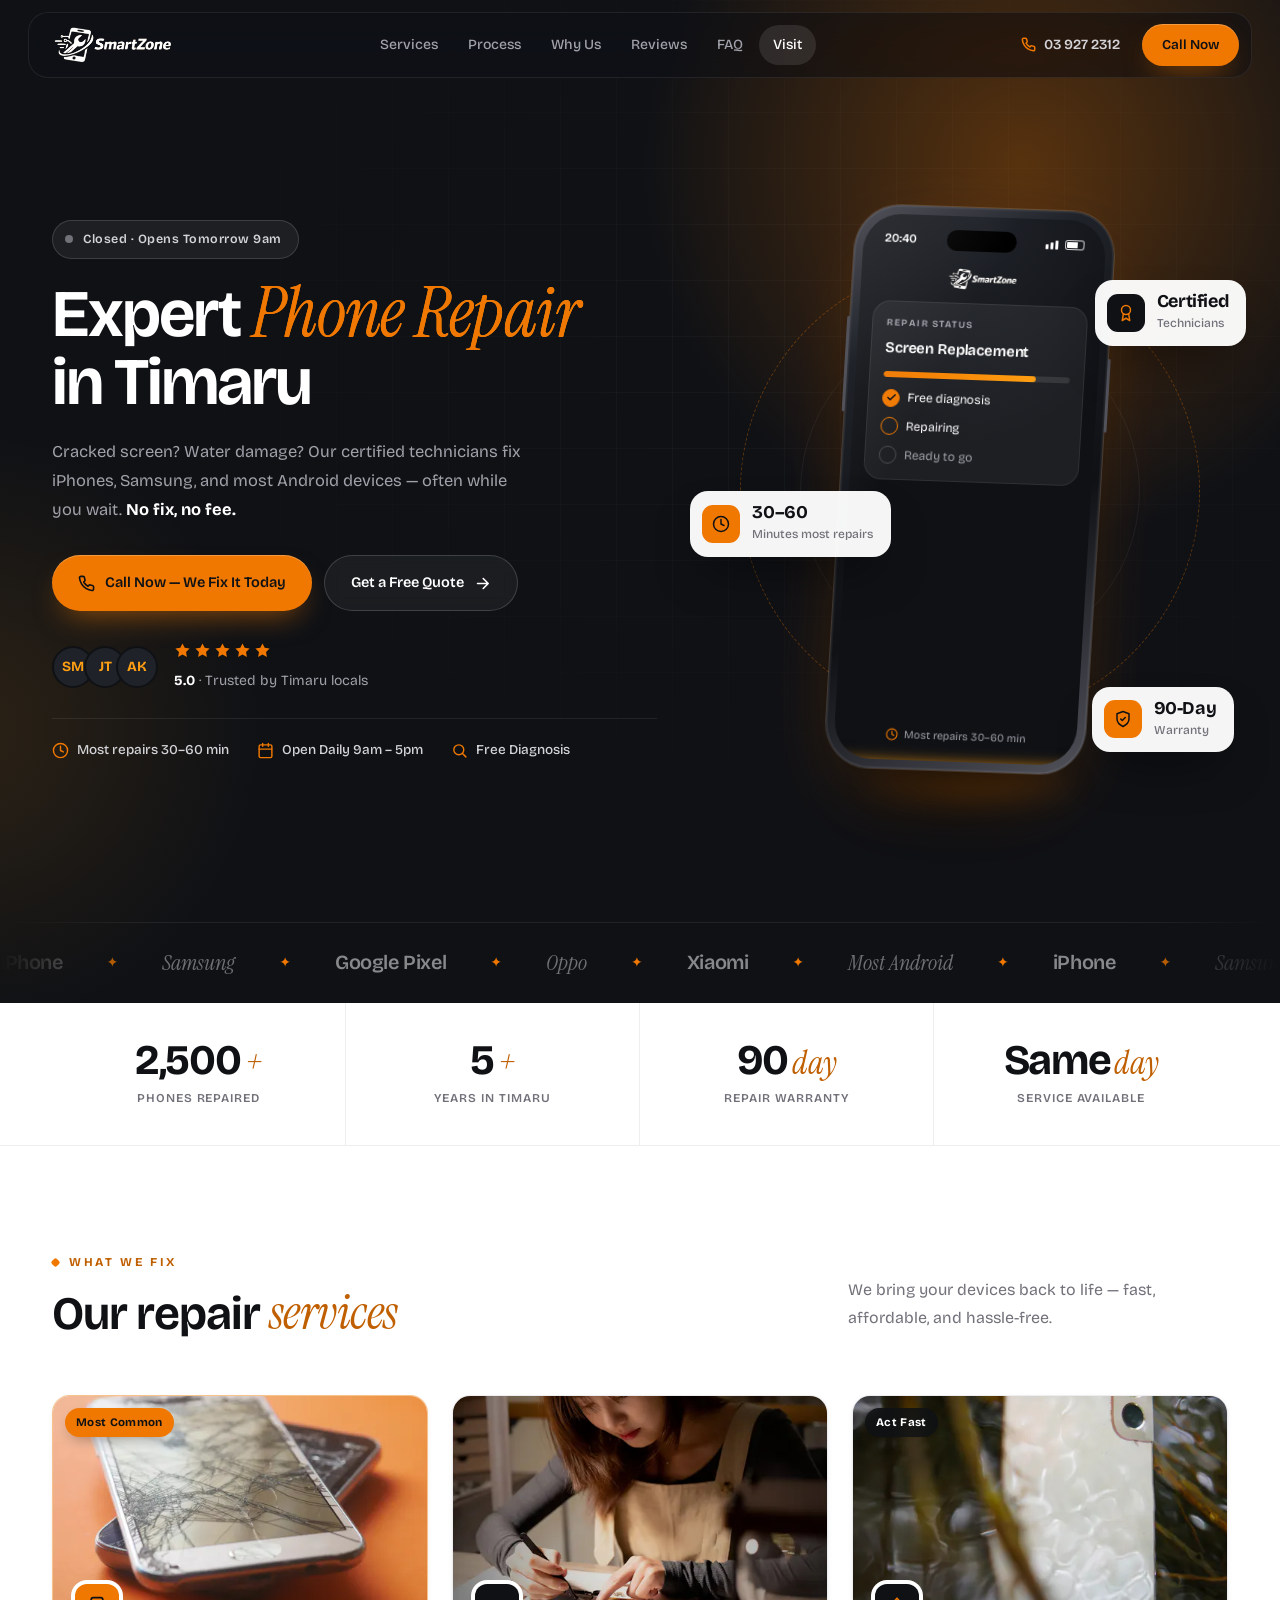
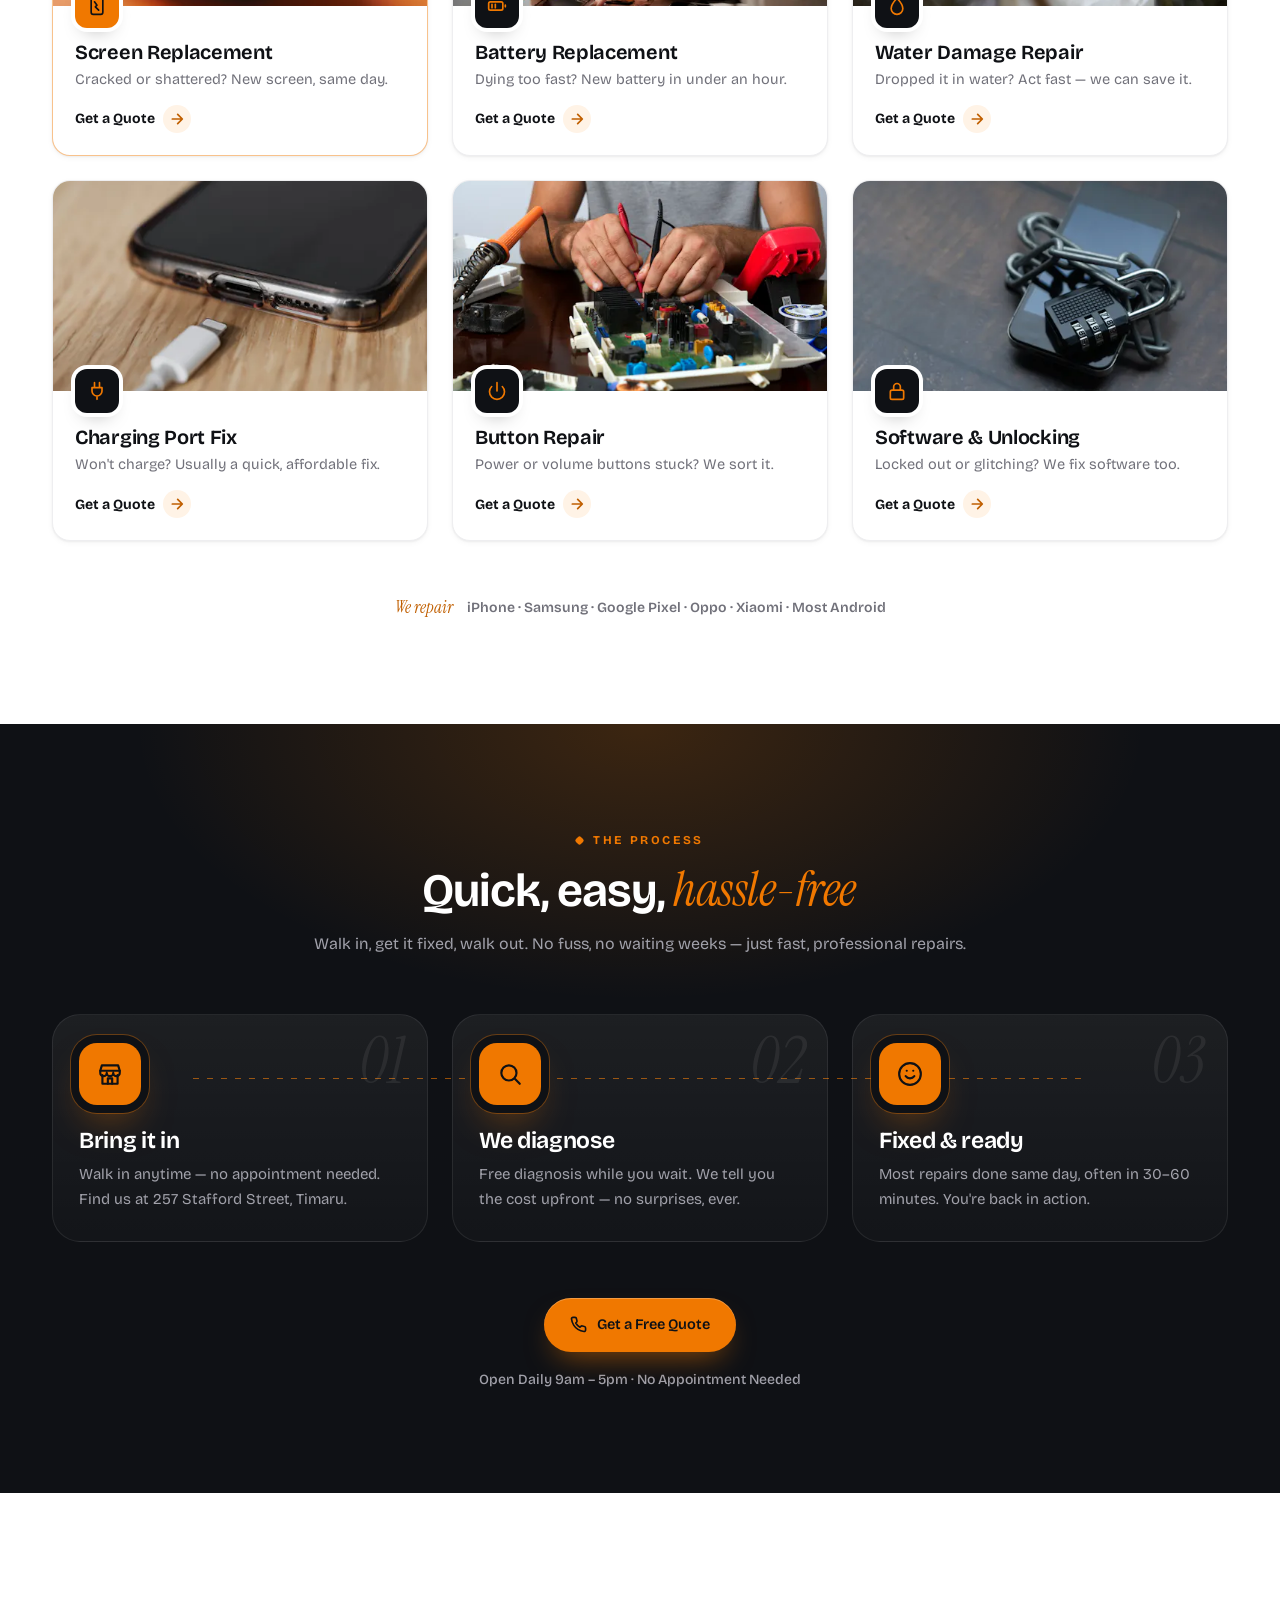
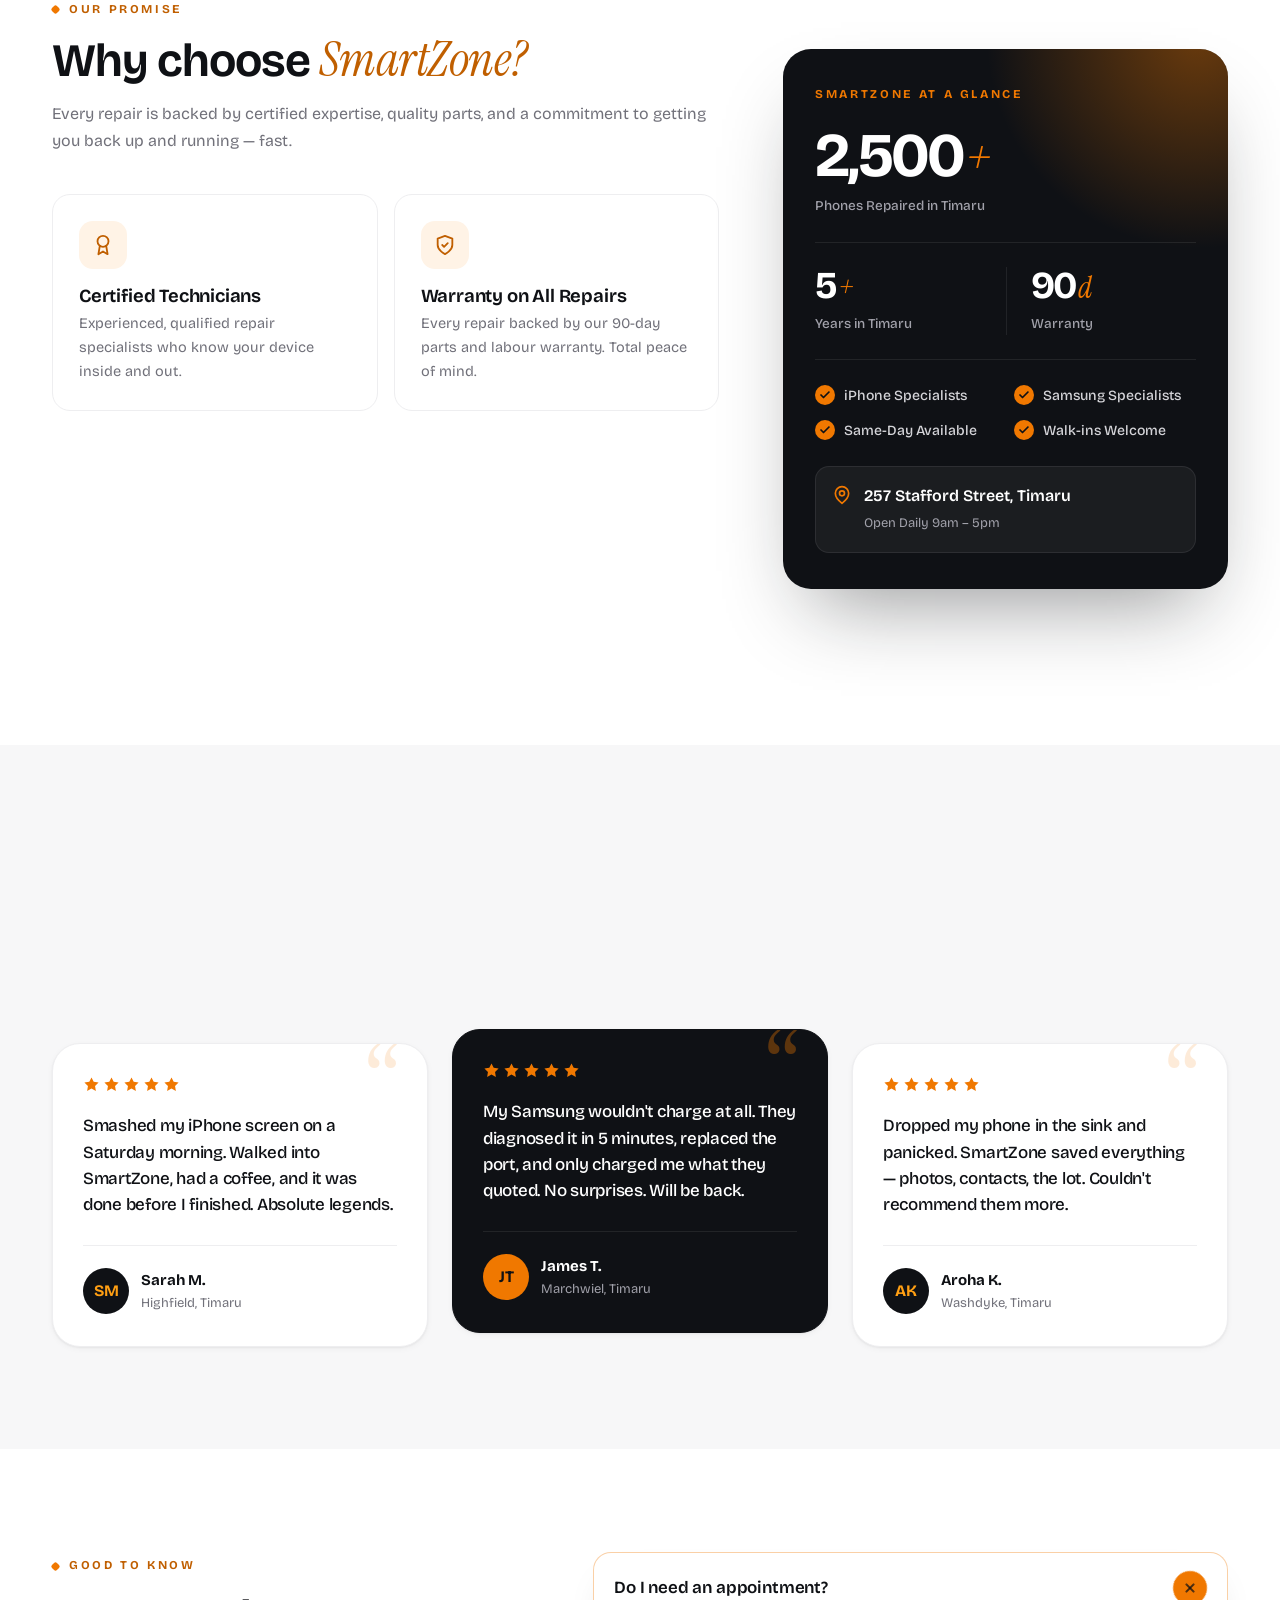
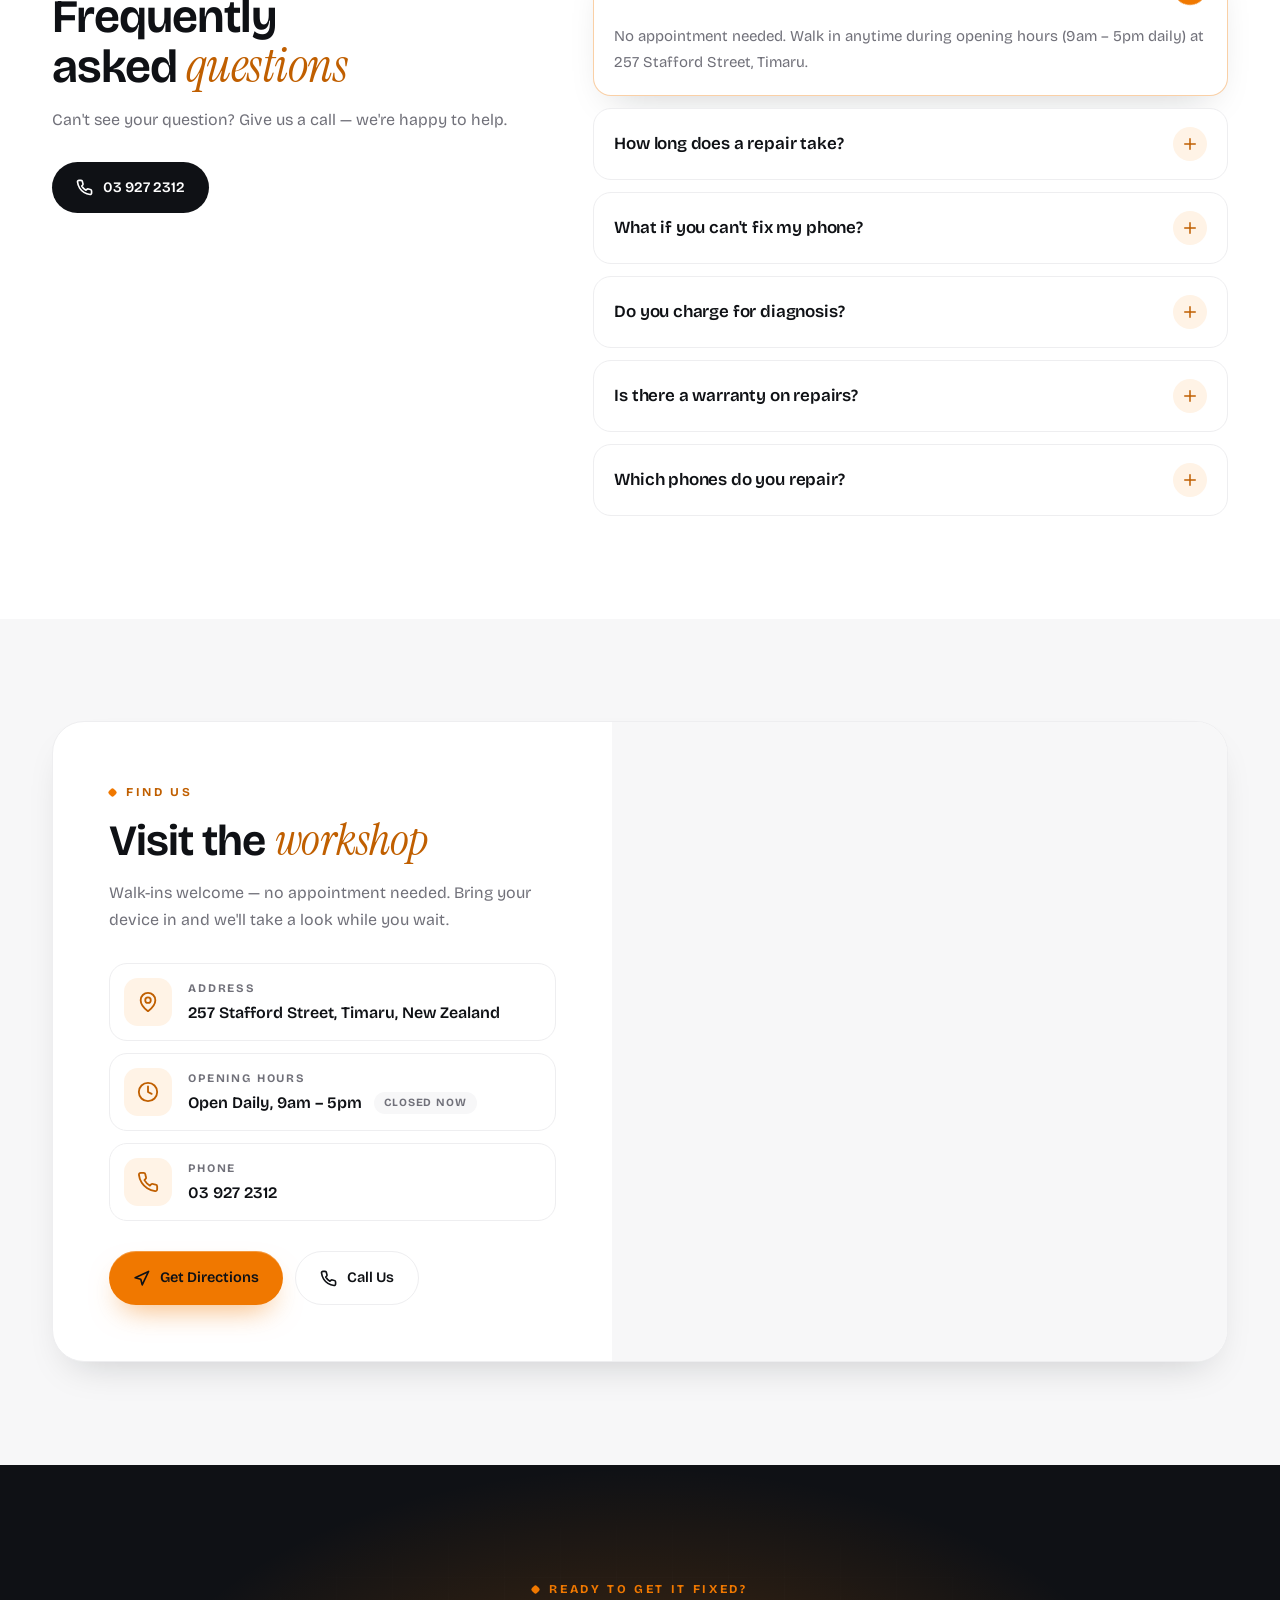
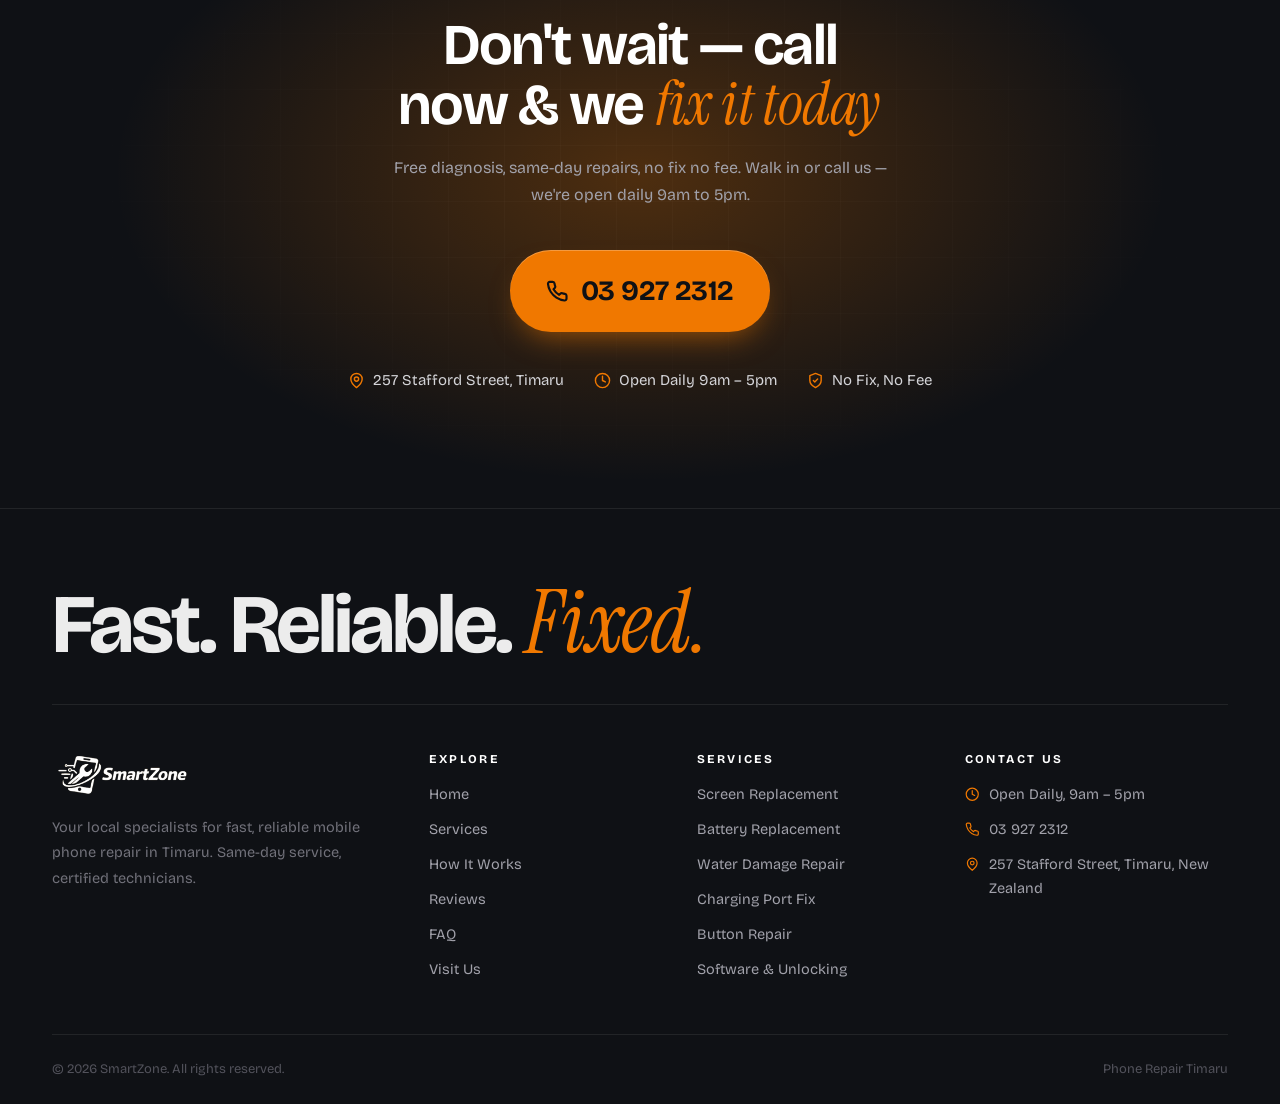
==== commit b4df8ea0: "New home hero: animated self-repairing phone Replace the hero photo with an original HTML/CSS/SVG ph" ====
--- a/public/index.html
+++ b/public/index.html
@@ -29,7 +29,6 @@
   <link rel="preconnect" href="https://fonts.gstatic.com" crossorigin>
   <link href="https://fonts.googleapis.com/css2?family=Bricolage+Grotesque:opsz,wdth,wght@12..96,75..100,400..800&family=Instrument+Serif:ital@0;1&display=swap" rel="stylesheet">
 
-  <link rel="preload" as="image" href="images/hero-phone-repair.webp" fetchpriority="high">
   <link rel="stylesheet" href="css/styles.css">
   <script>document.documentElement.classList.add("js")</script>
   <script src="js/main.js" defer></script>
@@ -221,13 +220,68 @@
 
         <div class="hero-visual" data-reveal>
           <div class="hero-ring" aria-hidden="true"></div>
-          <div class="hero-frame">
-            <img src="images/hero-phone-repair.webp" alt="SmartZone technician repairing a smartphone on a workbench with precision tools" width="800" height="534" fetchpriority="high" data-parallax="-0.05">
-            <div class="hero-frame-shade" aria-hidden="true"></div>
-            <div class="hero-frame-caption">
-              <span class="eyebrow eyebrow-light">Walk-ins welcome</span>
-              <p>257 Stafford Street, Timaru</p>
-            </div>
+          <div class="hero-ring hero-ring-2" aria-hidden="true"></div>
+
+          <!-- Animated phone: cracked screen → scan → fixed (pure HTML/CSS/SVG) -->
+          <div class="device-wrap" data-parallax="-0.04">
+            <div class="device" role="img" aria-label="Illustration of a phone screen being repaired: cracked, scanned, then fixed with a 90-day warranty">
+              <span class="device-btn device-btn-power" aria-hidden="true"></span>
+              <span class="device-btn device-btn-vol" aria-hidden="true"></span>
+              <div class="device-screen" aria-hidden="true">
+                <div class="ds-statusbar">
+                  <span data-nz-time>9:41</span>
+                  <span class="ds-camera"></span>
+                  <span class="ds-sys"><i></i><i></i><i></i><b></b></span>
+                </div>
+
+                <div class="ds-brand">
+                  <img src="images/smartzone-logo.png" alt="" width="120" height="38">
+                </div>
+
+                <div class="ds-card">
+                  <small>Repair status</small>
+                  <strong>Screen Replacement</strong>
+                  <div class="ds-progress"><span></span></div>
+                  <ul class="ds-steps">
+                    <li class="ds-step ds-step-1"><i><svg class="icon"><use href="#i-check"/></svg></i>Free diagnosis</li>
+                    <li class="ds-step ds-step-2"><i><svg class="icon"><use href="#i-check"/></svg></i>Repairing</li>
+                    <li class="ds-step ds-step-3"><i><svg class="icon"><use href="#i-check"/></svg></i>Ready to go</li>
+                  </ul>
+                </div>
+
+                <div class="ds-done">
+                  <span class="ds-done-badge"><svg class="icon"><use href="#i-check"/></svg></span>
+                  <strong>Fixed today</strong>
+                  <small>90-day warranty</small>
+                </div>
+
+                <div class="ds-time">
+                  <svg class="icon"><use href="#i-clock"/></svg>
+                  Most repairs 30–60 min
+                </div>
+
+                <svg class="ds-crack" viewBox="0 0 300 640" preserveAspectRatio="none">
+                  <g fill="none" stroke="rgba(255,255,255,.85)" stroke-linecap="round" stroke-linejoin="round">
+                    <path stroke-width="1.6" d="M188 214 L150 160 L136 96 L104 40 L92 0"/>
+                    <path stroke-width="1.4" d="M188 214 L244 168 L300 150"/>
+                    <path stroke-width="1.6" d="M188 214 L262 262 L300 300"/>
+                    <path stroke-width="1.5" d="M188 214 L206 300 L196 392 L222 470 L214 560 L236 640"/>
+                    <path stroke-width="1.4" d="M188 214 L120 248 L60 238 L0 270"/>
+                    <path stroke-width="1.3" d="M188 214 L140 300 L84 352 L40 450 L0 492"/>
+                    <path stroke-width="1" d="M150 160 L118 170 L70 150"/>
+                    <path stroke-width="1" d="M206 300 L250 330 L300 340"/>
+                    <path stroke-width="1" d="M140 300 L168 360 L150 420"/>
+                    <path stroke-width="1" d="M244 168 L238 110 L262 60"/>
+                    <path stroke-width=".9" d="M196 392 L150 470 L120 560"/>
+                    <path stroke-width=".9" d="M120 248 L96 300"/>
+                  </g>
+                  <circle cx="188" cy="214" r="9" fill="rgba(255,255,255,.18)" stroke="rgba(255,255,255,.7)" stroke-width="1.2"/>
+                </svg>
+                <span class="ds-scan"></span>
+                <span class="ds-glare"></span>
+              </div>
+            </div>
+            <div class="device-shadow" aria-hidden="true"></div>
           </div>
 
           <div class="float-card float-a">
--- a/public/css/styles.css
+++ b/public/css/styles.css
@@ -342,43 +342,120 @@
 .hero-signals li { display: flex; align-items: center; gap: 8px; font-size: 13.5px; font-weight: 500; color: #D4D4D8; }
 .hero-signals .icon { color: var(--brand); font-size: 17px; }
 
-/* Hero visual */
-.hero-visual { position: relative; max-width: 500px; width: 100%; margin-inline: auto; padding: 24px 10px; }
+/* Hero visual — animated phone (cracked → scanned → fixed) */
+.hero-visual {
+  position: relative; display: grid; place-items: center;
+  width: 100%; max-width: 480px; margin-inline: auto; padding: 36px 0;
+  perspective: 1400px;
+}
 .hero-ring {
-  position: absolute; z-index: -1; inset: -6% -10%; border-radius: 50%;
+  position: absolute; z-index: -1; left: 50%; top: 50%;
+  width: 460px; height: 460px; margin: -230px 0 0 -230px; border-radius: 50%;
   border: 1px dashed rgba(240,120,0,.35);
   animation: spin 60s linear infinite;
 }
+.hero-ring-2 { width: 340px; height: 340px; margin: -170px 0 0 -170px; border: 1px solid rgba(255,255,255,.06); animation-duration: 40s; animation-direction: reverse; }
 @keyframes spin { to { transform: rotate(360deg); } }
-.hero-frame {
-  position: relative; overflow: hidden; aspect-ratio: 4 / 5;
-  border-radius: 32px; box-shadow: var(--shadow-lg), 0 0 0 1px rgba(255,255,255,.08);
-  transform: rotate(1.5deg); transition: transform .8s var(--ease);
-}
-.hero-visual:hover .hero-frame { transform: rotate(0); }
-.hero-frame img { width: 100%; height: 100%; object-fit: cover; transform: scale(1.05); transition: transform 1.4s var(--ease); }
-.hero-visual:hover .hero-frame img { transform: scale(1.1); }
-.hero-frame-shade { position: absolute; inset: 0; background: linear-gradient(180deg, rgba(15,17,21,0) 45%, rgba(15,17,21,.85)); }
-.hero-frame-caption { position: absolute; left: 26px; right: 26px; bottom: 24px; }
-.hero-frame-caption .eyebrow::before { background: var(--brand); }
-.hero-frame-caption p { margin-top: 6px; font-family: var(--font-display); font-size: 19px; font-weight: 600; letter-spacing: -.02em; }
+
+.device-wrap { position: relative; }
+.device {
+  --w: 268px;
+  position: relative; width: var(--w); aspect-ratio: 9 / 19; padding: 9px; border-radius: 46px;
+  background: linear-gradient(145deg, #52525B 0%, #1F2228 22%, #0F1115 60%, #52525B 100%);
+  box-shadow:
+    0 0 0 1px rgba(255,255,255,.14),
+    inset 0 0 0 1.5px rgba(255,255,255,.08),
+    0 60px 100px -40px rgba(0,0,0,.9),
+    0 30px 90px -30px rgba(240,120,0,.45);
+  transform: rotateY(-14deg) rotateX(6deg) rotateZ(2deg);
+  transition: transform 1.1s var(--ease);
+}
+.hero-visual:hover .device { transform: rotateY(-4deg) rotateX(2deg) rotateZ(0); }
+.device-btn { position: absolute; width: 3px; border-radius: 3px; background: #52525B; }
+.device-btn-power { right: -3px; top: 26%; height: 13%; }
+.device-btn-vol { left: -3px; top: 20%; height: 17%; }
+.device-shadow {
+  position: absolute; z-index: -1; left: 6%; right: 6%; bottom: -36px; height: 48px; border-radius: 50%;
+  background: radial-gradient(ellipse, rgba(240,120,0,.4), transparent 70%); filter: blur(12px);
+}
+
+.device-screen {
+  position: relative; height: 100%; overflow: hidden; border-radius: 38px;
+  display: flex; flex-direction: column; gap: 12px; padding: 12px 14px 16px;
+  background: radial-gradient(120% 70% at 50% 0%, #1F2228 0%, #0F1115 62%);
+  color: #fff; font-family: var(--font-body);
+}
+.ds-statusbar { display: flex; align-items: center; justify-content: space-between; padding: 2px 8px 0; font-size: 12px; font-weight: 600; }
+.ds-camera { width: 72px; height: 21px; border-radius: 999px; background: #000; }
+.ds-sys { display: flex; align-items: flex-end; gap: 2px; }
+.ds-sys i { width: 3px; border-radius: 1px; background: #fff; }
+.ds-sys i:nth-child(1) { height: 5px; } .ds-sys i:nth-child(2) { height: 7px; } .ds-sys i:nth-child(3) { height: 9px; }
+.ds-sys b { width: 20px; height: 10px; margin-left: 5px; border-radius: 3px; border: 1.5px solid rgba(255,255,255,.8); background: linear-gradient(90deg, #fff 70%, transparent 70%) content-box; padding: 1px; }
+
+.ds-brand img { height: 24px; width: auto; margin: 4px auto 0; }
+
+.ds-card { padding: 14px; border-radius: 18px; background: rgba(255,255,255,.06); border: 1px solid rgba(255,255,255,.08); }
+.ds-card small { display: block; font-size: 9.5px; font-weight: 700; letter-spacing: .16em; text-transform: uppercase; color: #A1A1AA; }
+.ds-card strong { display: block; margin-top: 4px; font-family: var(--font-display); font-size: 15px; font-weight: 650; letter-spacing: -.01em; white-space: nowrap; }
+.ds-progress { height: 6px; margin: 12px 0 10px; border-radius: 999px; background: rgba(255,255,255,.1); overflow: hidden; }
+.ds-progress span { display: block; height: 100%; width: 6%; border-radius: inherit; background: linear-gradient(90deg, var(--brand), var(--brand-soft)); transition: width .7s var(--ease); }
+.ds-steps { display: grid; gap: 8px; }
+.ds-step { display: flex; align-items: center; gap: 8px; font-size: 12.5px; color: #A1A1AA; transition: color .4s; }
+.ds-step i { display: grid; place-items: center; width: 18px; height: 18px; border-radius: 50%; border: 1.5px solid rgba(255,255,255,.2); color: var(--ink); font-size: 11px; transition: background-color .4s, border-color .4s; }
+.ds-step i .icon { stroke-width: 3.5; opacity: 0; transition: opacity .3s; }
+
+.ds-done {
+  margin-top: auto; display: grid; justify-items: center; gap: 2px; padding: 16px 12px; border-radius: 18px; text-align: center;
+  background: rgba(240,120,0,.12); border: 1px solid rgba(240,120,0,.35);
+  opacity: 0; transform: translateY(12px) scale(.96); transition: opacity .5s var(--ease), transform .6s var(--ease);
+}
+.ds-done-badge { display: grid; place-items: center; width: 42px; height: 42px; margin-bottom: 6px; border-radius: 50%; background: var(--brand); color: var(--ink); font-size: 22px; box-shadow: 0 0 0 6px rgba(240,120,0,.18); }
+.ds-done-badge .icon { stroke-width: 3; }
+.ds-done strong { font-family: var(--font-display); font-size: 18px; font-weight: 650; }
+.ds-done small { font-size: 12px; color: #D4D4D8; }
+.ds-time { display: flex; align-items: center; justify-content: center; gap: 6px; font-size: 11px; color: #A1A1AA; }
+.ds-time .icon { color: var(--brand); font-size: 13px; }
+
+.ds-crack { position: absolute; inset: 0; width: 100%; height: 100%; pointer-events: none; clip-path: inset(0 0 0 0); transition: opacity .6s; }
+.ds-scan {
+  position: absolute; left: 0; right: 0; top: -90px; height: 90px; pointer-events: none; opacity: 0;
+  background: linear-gradient(180deg, transparent, rgba(240,120,0,.28) 80%, rgba(255,159,19,.85));
+  box-shadow: 0 2px 14px rgba(255,159,19,.8);
+  transition: opacity .3s;
+}
+.ds-glare { position: absolute; inset: 0; pointer-events: none; background: linear-gradient(115deg, rgba(255,255,255,.1) 0%, transparent 32%); }
+
+/* Stage classes are set by main.js: is-s1 diagnosed · is-stage-2 scanning · is-s3 ready · is-s4 done */
+.is-s1 .ds-progress span { width: 33%; }
+.is-stage-2 .ds-progress span { width: 82%; transition: width 2.4s linear; }
+.is-s3 .ds-progress span { width: 100%; }
+.is-s1 .ds-step-1, .is-s3 .ds-step-2, .is-s3 .ds-step-3, .is-stage-2 .ds-step-2 { color: #fff; }
+.is-s1 .ds-step-1 i, .is-s3 .ds-step-2 i, .is-s3 .ds-step-3 i { background: var(--brand); border-color: var(--brand); }
+.is-s1 .ds-step-1 i .icon, .is-s3 .ds-step-2 i .icon, .is-s3 .ds-step-3 i .icon { opacity: 1; }
+.is-stage-2 .ds-step-2 i { border-color: var(--brand); animation: dsPulse 1s ease-in-out infinite; }
+@keyframes dsPulse { 50% { box-shadow: 0 0 0 5px rgba(240,120,0,.25); } }
+.is-stage-2 .ds-scan { top: 100%; opacity: 1; transition: top 2.4s linear, opacity .2s; }
+.is-s3 .ds-scan { top: 100%; opacity: 0; }
+.is-stage-2 .ds-crack, .is-s3 .ds-crack { clip-path: inset(100% 0 0 0); transition: clip-path 2.4s linear; }
+.is-s4 .ds-crack { clip-path: inset(100% 0 0 0); opacity: 0; }
+.is-s4 .ds-done { opacity: 1; transform: none; }
 
 .float-card {
   position: absolute; z-index: 3; display: flex; align-items: center; gap: 12px;
   padding: 12px 18px 12px 12px; border-radius: 18px;
-  background: rgba(255,255,255,.95); color: var(--text);
+  background: rgba(255,255,255,.96); color: var(--text);
   box-shadow: 0 24px 48px -18px rgba(0,0,0,.6);
   animation: float 6s ease-in-out infinite;
 }
 .float-card strong { display: block; font-family: var(--font-display); font-size: 18px; font-weight: 700; letter-spacing: -.02em; line-height: 1; }
 .float-card small { display: block; margin-top: 4px; font-size: 12px; font-weight: 500; color: var(--text-muted); }
 .float-icon { display: grid; place-items: center; width: 38px; height: 38px; border-radius: 11px; background: var(--brand); color: var(--ink); font-size: 18px; }
-.float-a { left: -8px; top: 12%; }
-.float-b { right: -8px; top: 44%; animation-delay: -2s; }
+.float-a { left: 0; top: 50%; }
+.float-b { right: 0; top: 17%; animation-delay: -2s; }
 .float-b .float-icon { background: var(--ink); color: var(--brand); }
-.float-c { left: -8px; bottom: 27%; animation-delay: -4s; }
+.float-c { right: 0; bottom: 9%; animation-delay: -4s; }
 @keyframes float { 0%, 100% { transform: translateY(0); } 50% { transform: translateY(-10px); } }
-@media (min-width: 1240px) { .float-a { left: -48px; } .float-b { right: -40px; } .float-c { left: -36px; } }
+@media (min-width: 1240px) { .float-a { left: -40px; } .float-b { right: -36px; } .float-c { right: -24px; } }
 
 /* Brand ticker */
 .ticker {
@@ -719,11 +796,9 @@
 
 /* Small screens: keep the hero photo uncluttered */
 @media (max-width: 639px) {
-  .hero-frame-caption { display: none; }
   .float-card { padding: 10px 14px 10px 10px; }
   .float-card strong { font-size: 19px; }
   .float-icon { width: 36px; height: 36px; font-size: 17px; }
-  .float-c { bottom: 12%; }
 }
 
 /* Small screens: comfortable reading sizes */
@@ -746,24 +821,11 @@
 /* Tablet: single-column hero, landscape photo so content isn't pushed far down */
 @media (max-width: 1023px) {
   .hero-inner { gap: 48px; }
-  .hero-visual { max-width: 620px; padding: 16px 10px 8px; }
-  .hero-frame { aspect-ratio: 16 / 11; transform: rotate(0); border-radius: 26px; }
-  .hero-ring { inset: -10% 4%; }
-  .hero-frame-caption { display: none; }
-  .float-a { top: 6%; }
-  .float-b { top: auto; bottom: 30%; }
-  .float-c { bottom: 6%; }
 }
 
 /* Phones (incl. Android 360–412px) */
 @media (max-width: 639px) {
   .hero-inner { gap: 36px; padding-bottom: 56px; }
-  .hero-visual { padding: 12px 6px 4px; }
-  .hero-frame { aspect-ratio: 5 / 4; border-radius: 22px; }
-  .hero-ring { display: none; }
-  .float-a { left: -2px; top: 4%; }
-  .float-b { right: -2px; bottom: 34%; }
-  .float-c { left: -2px; bottom: 4%; }
   .float-card small { font-size: 11px; }
   .hero-signals { gap: 10px 20px; }
 }
@@ -779,8 +841,6 @@
 @media (min-width: 1024px) and (max-height: 860px) {
   .hero { padding-top: calc(var(--header-h) + 36px); }
   .hero-inner { padding-bottom: 56px; }
-  .hero-visual { max-width: 420px; padding-block: 12px; }
-  .hero-frame { aspect-ratio: 1 / 1; }
   .hero-title { font-size: clamp(2.4rem, 4.4vw, 3.6rem); }
   .status-badge { margin-bottom: 18px; }
   .hero-lead { margin-top: 18px; }
@@ -788,3 +848,25 @@
   .hero-proof { margin-top: 22px; }
   .hero-signals { margin-top: 20px; padding-top: 16px; }
 }
+
+/* Hero phone sizing per viewport */
+@media (max-width: 1023px) {
+  .hero-visual { max-width: 460px; padding: 28px 0 40px; }
+  .device { --w: 250px; }
+}
+@media (max-width: 639px) {
+  .hero-visual { padding: 16px 0 36px; }
+  .device { --w: 228px; transform: rotateY(-8deg) rotateX(4deg) rotateZ(1deg); }
+  .hero-ring { width: 340px; height: 340px; margin: -170px 0 0 -170px; }
+  .hero-ring-2 { width: 260px; height: 260px; margin: -130px 0 0 -130px; }
+  .float-card { display: none; }
+}
+@media (max-width: 380px) {
+  .device { --w: 206px; }
+}
+@media (min-width: 1024px) and (max-height: 860px) {
+  .hero-visual { padding-block: 16px; }
+  .device { --w: 232px; }
+  .hero-ring { width: 400px; height: 400px; margin: -200px 0 0 -200px; }
+  .hero-ring-2 { width: 300px; height: 300px; margin: -150px 0 0 -150px; }
+}
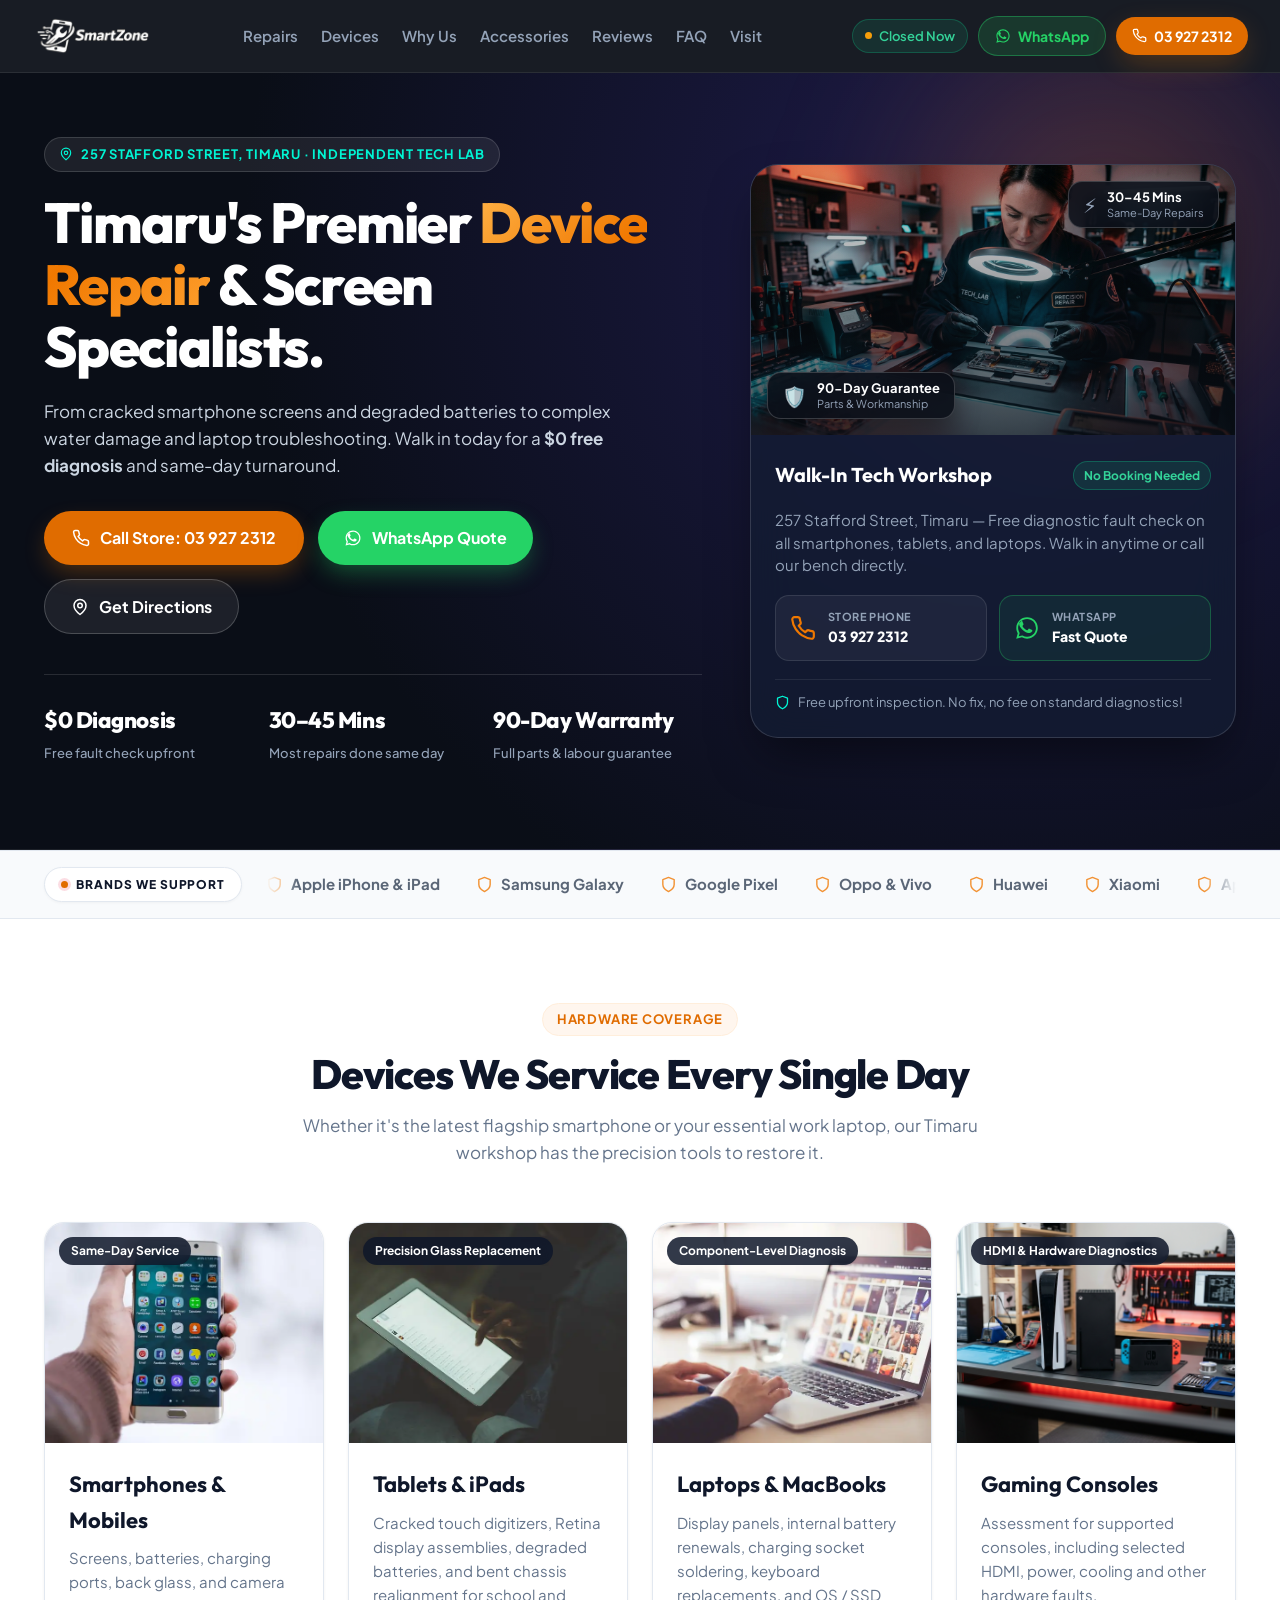
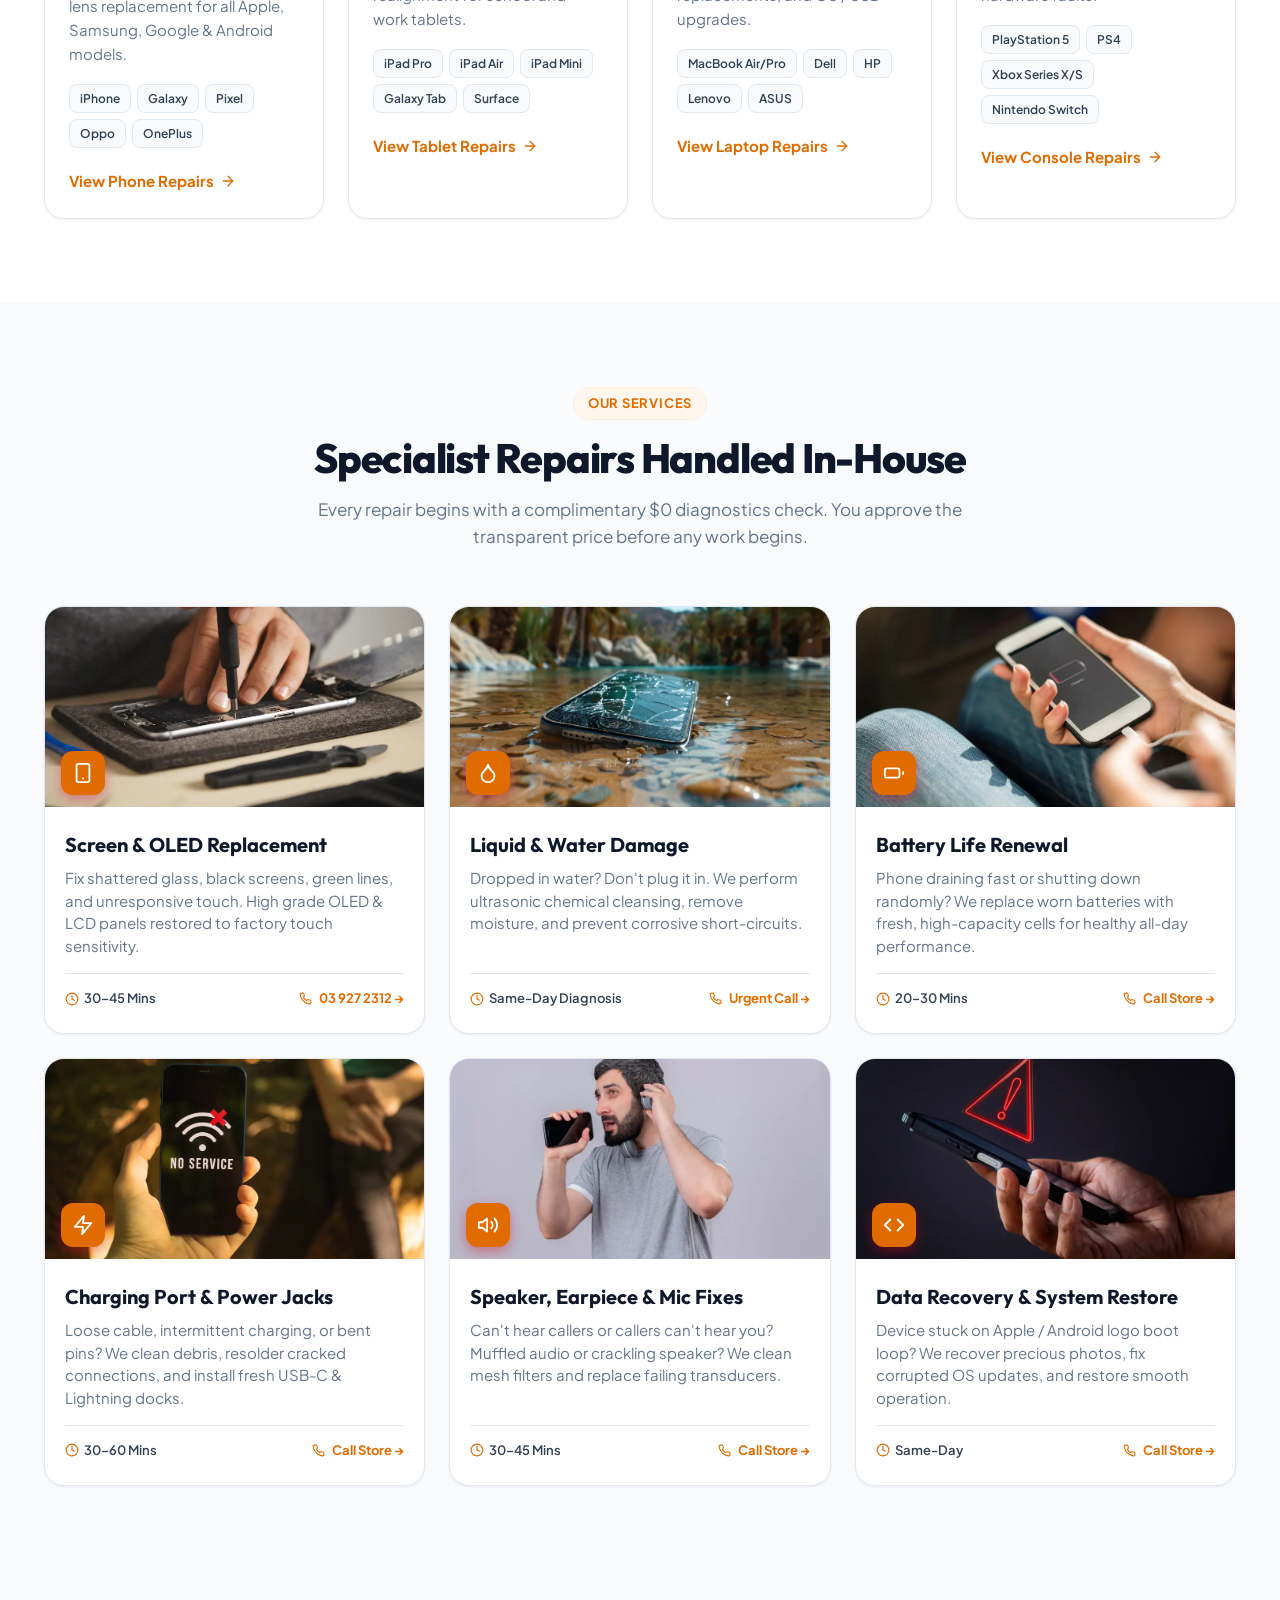
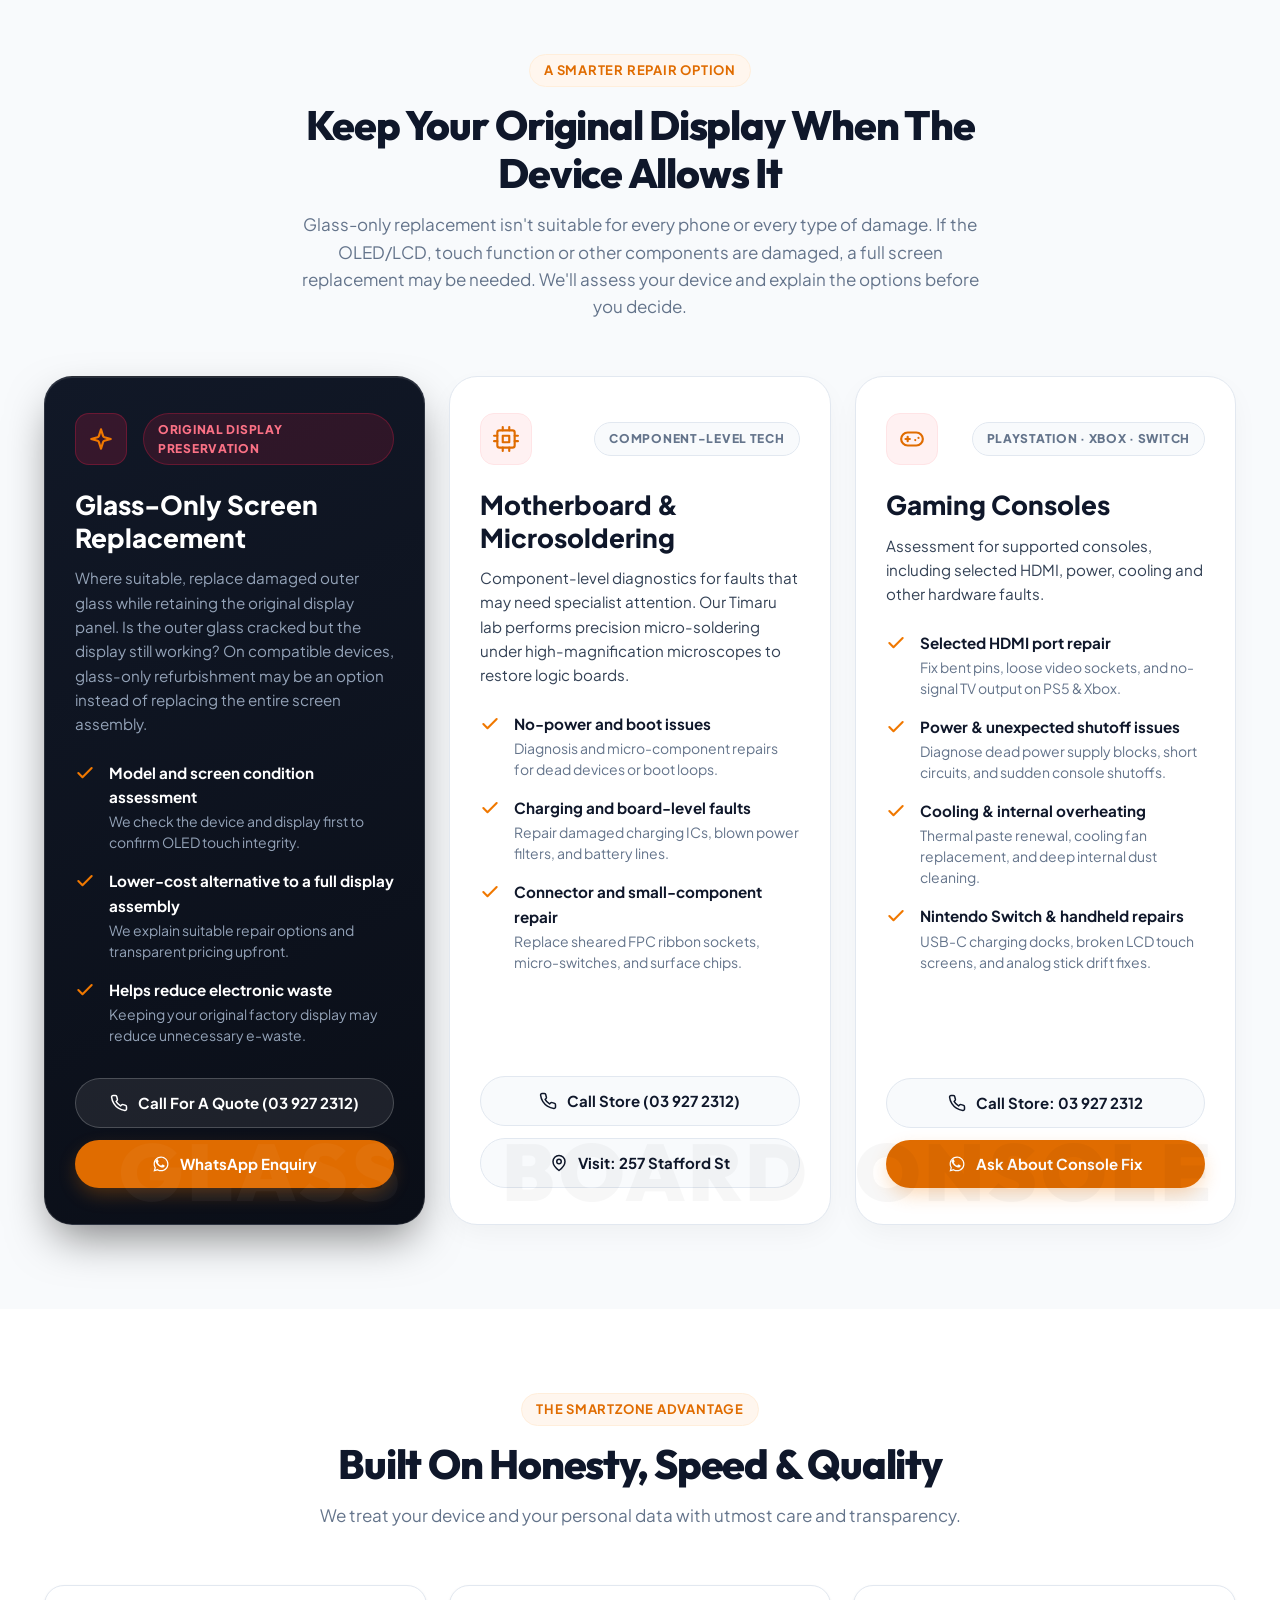
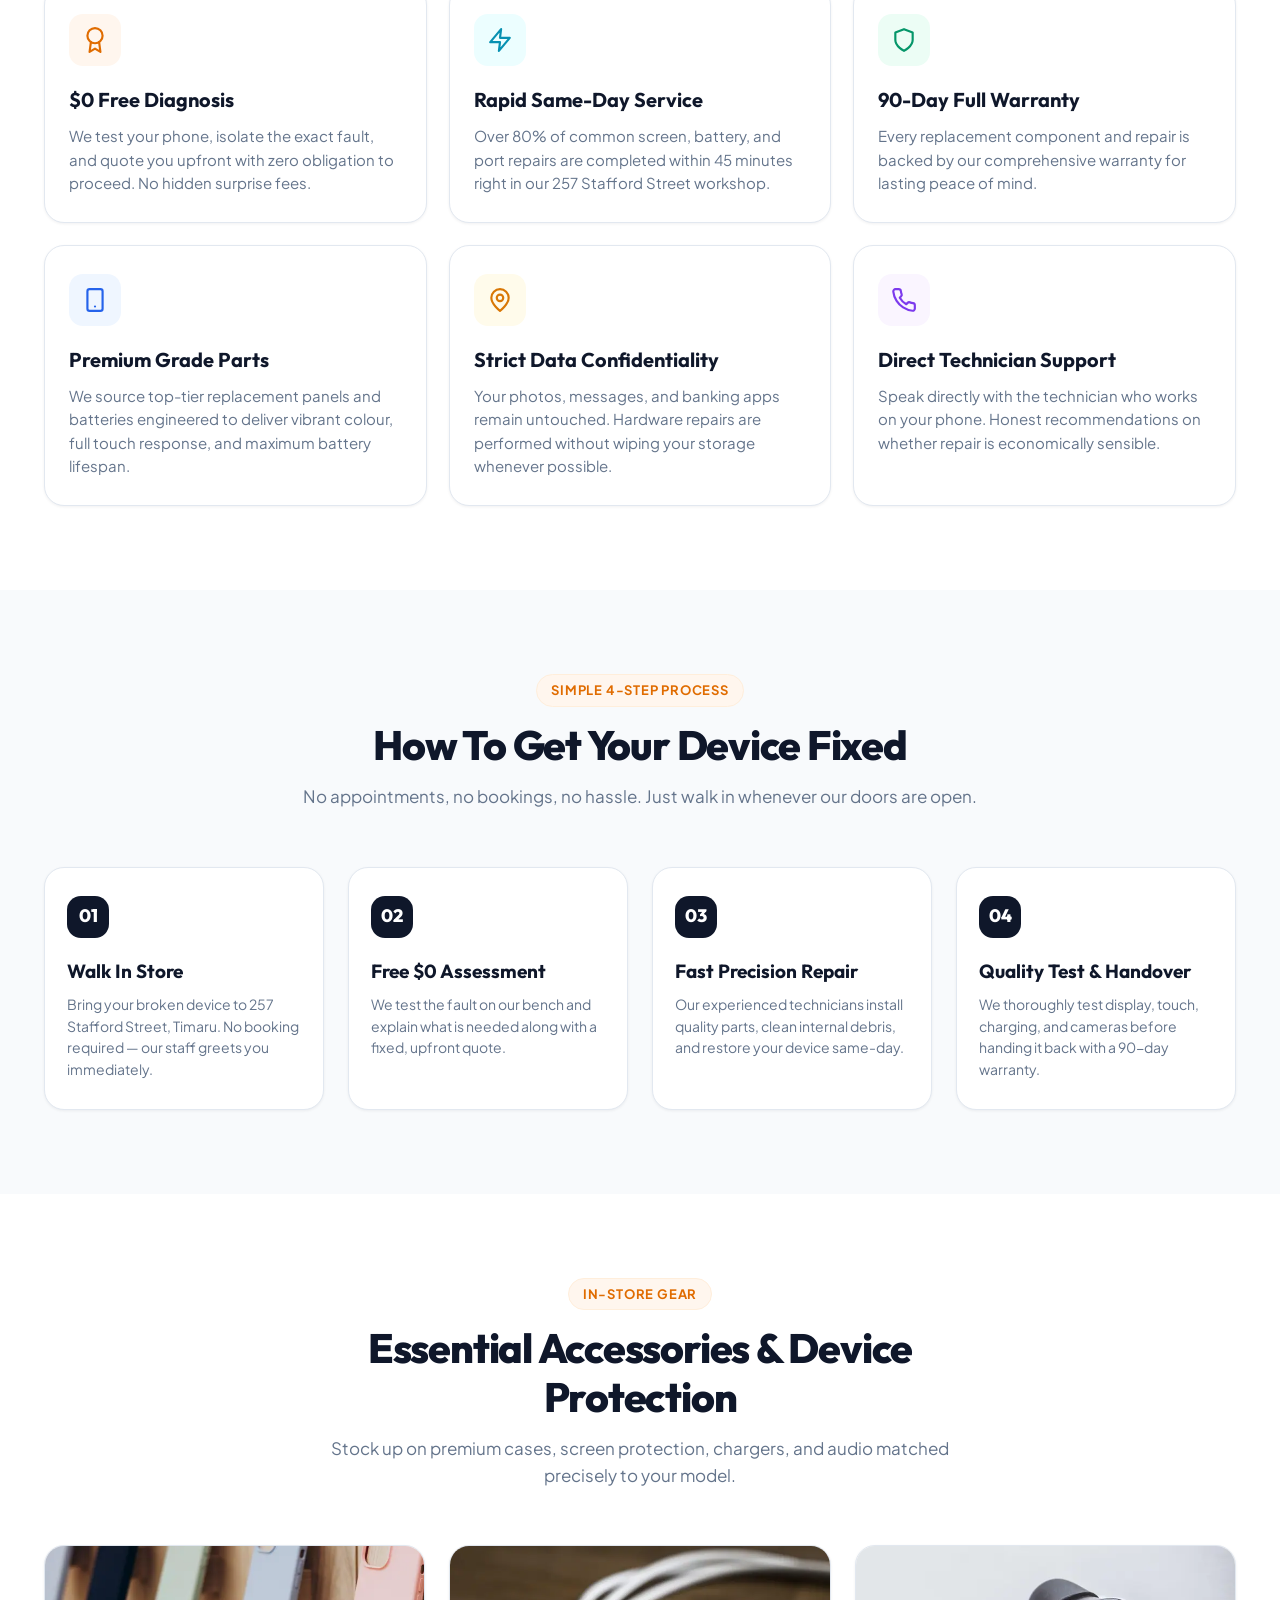
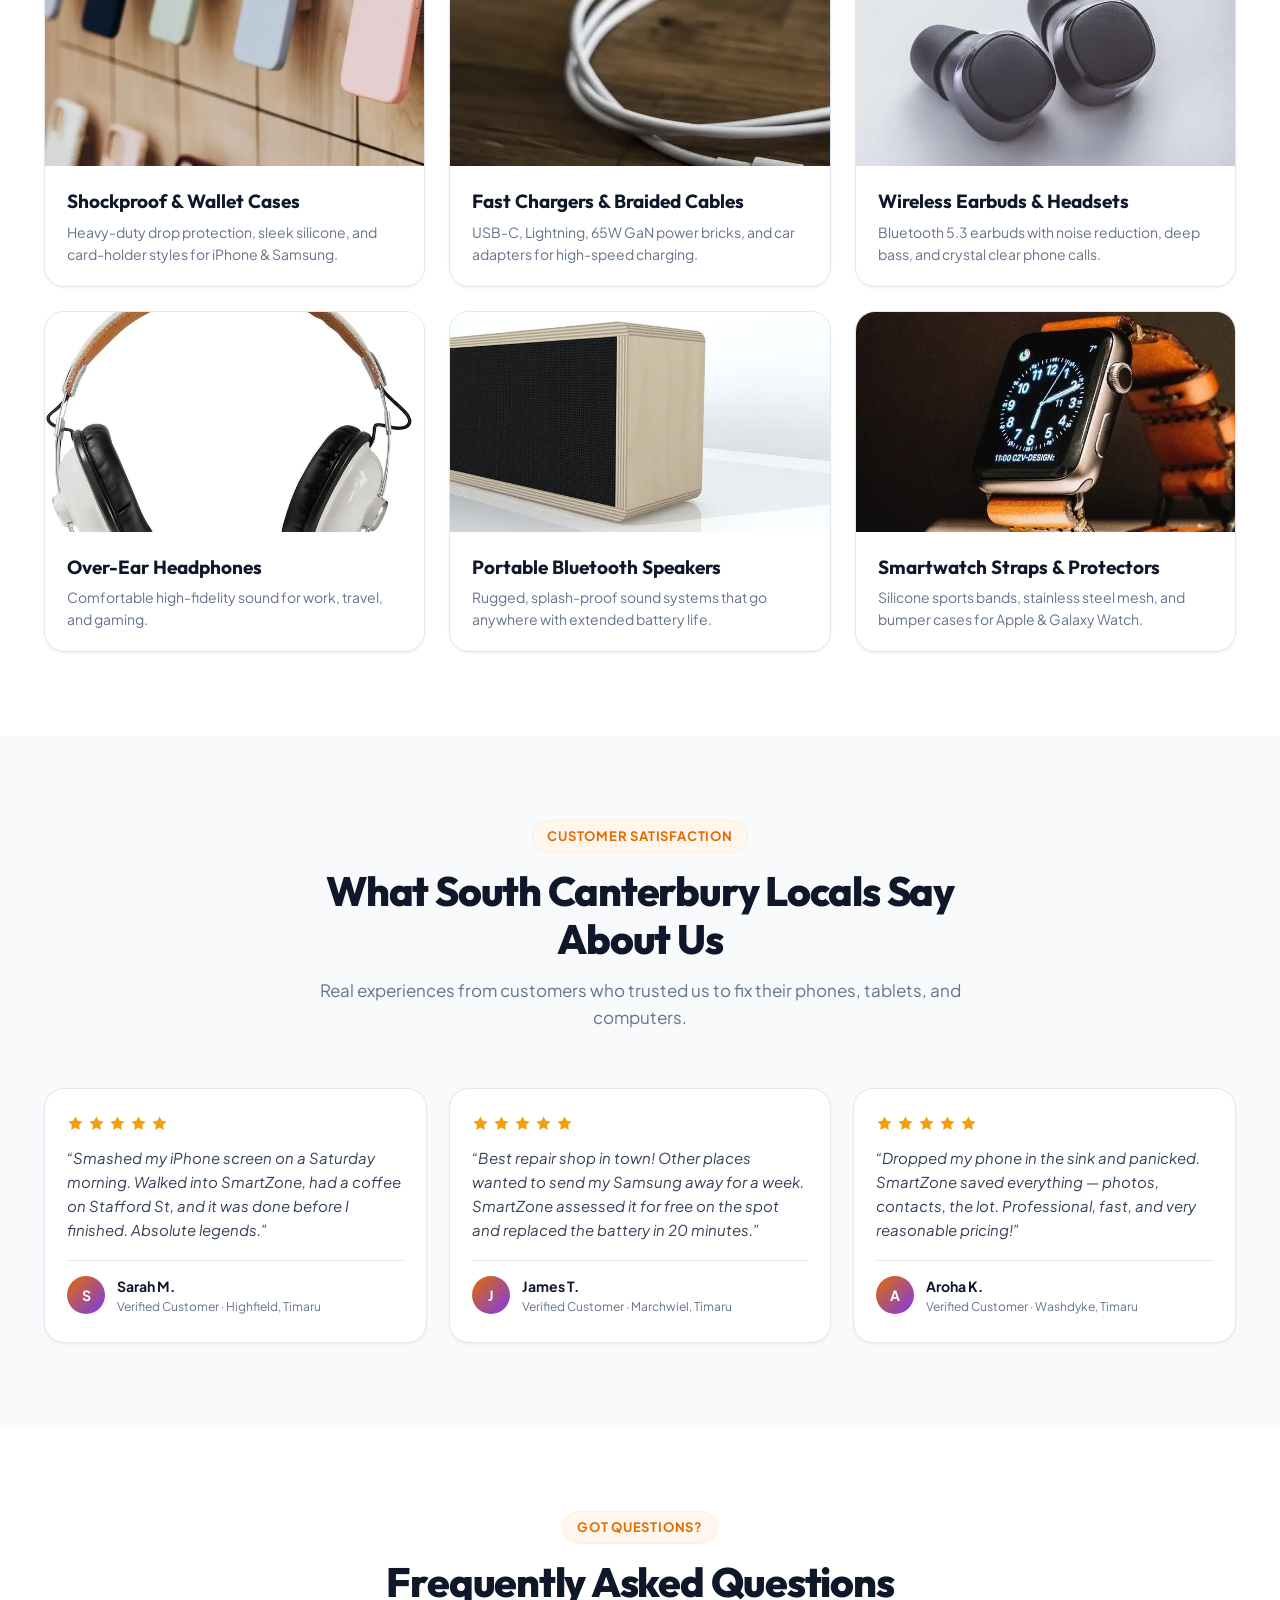
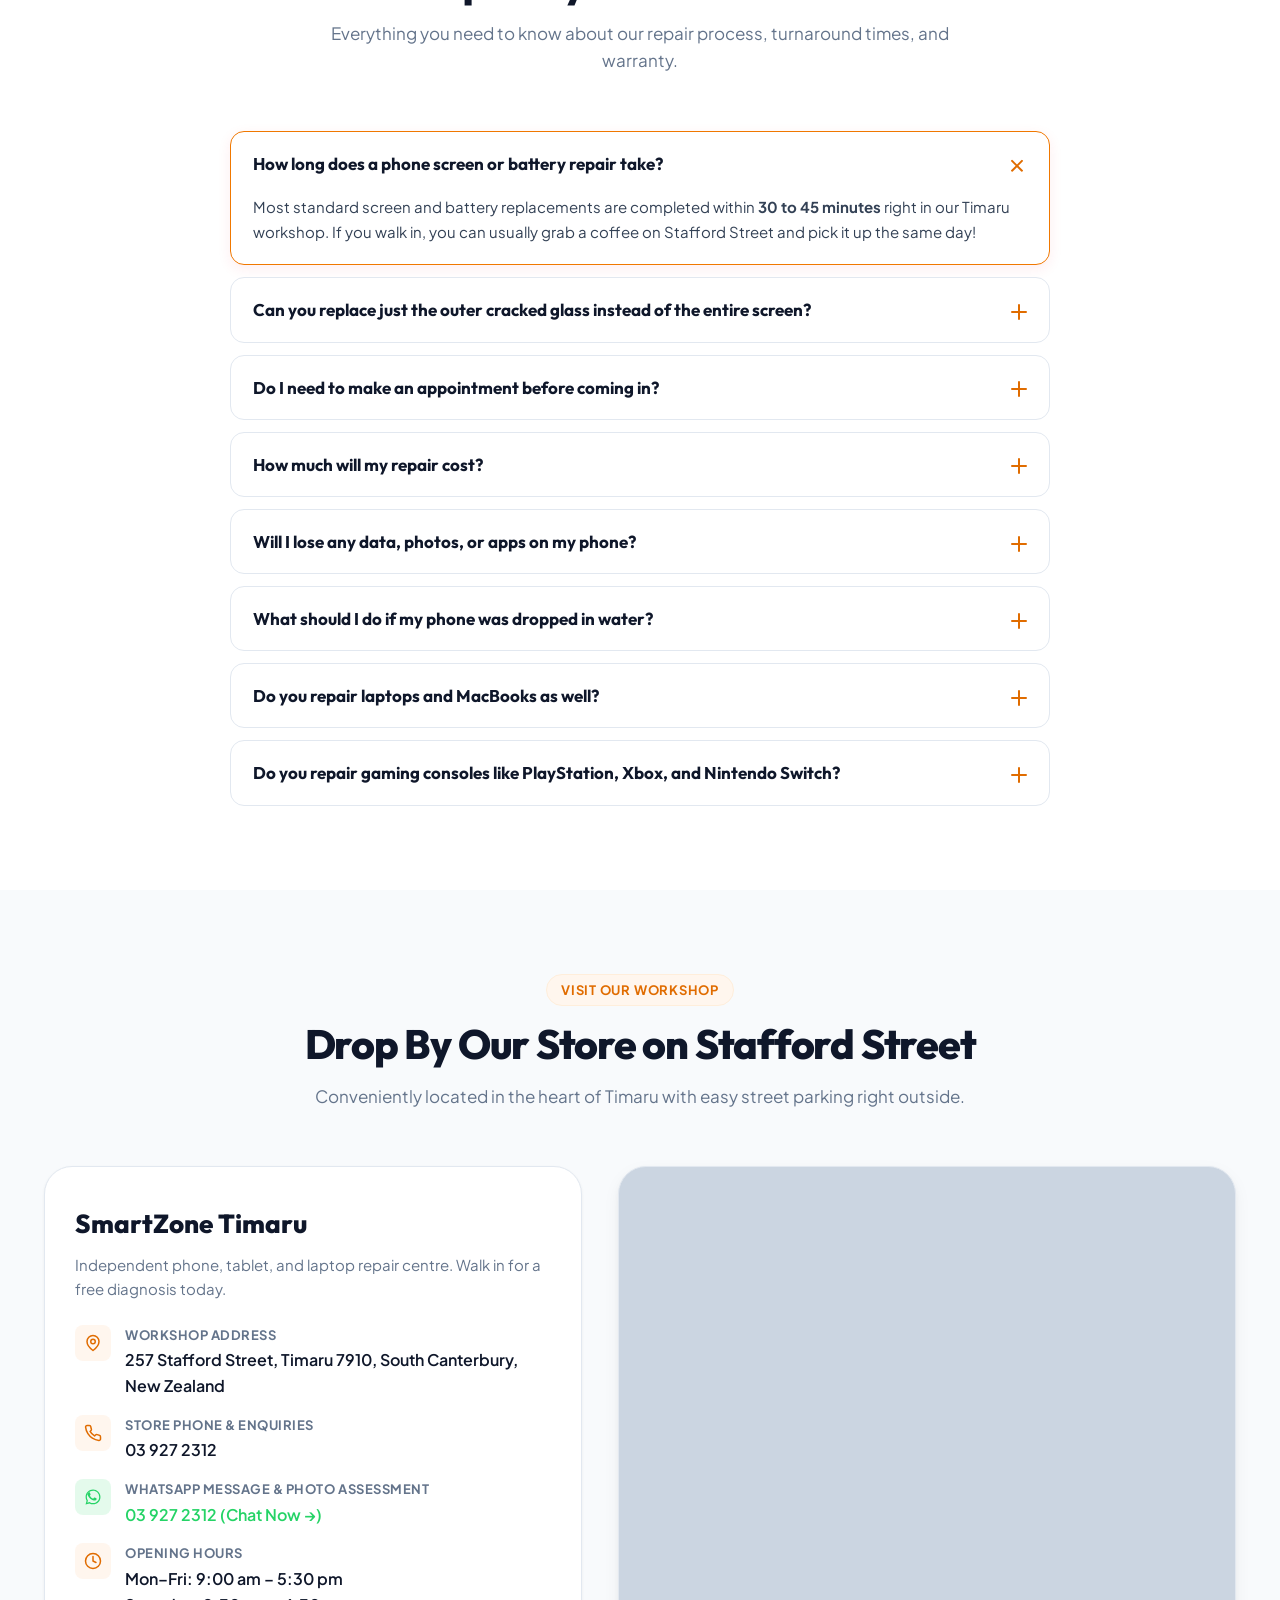
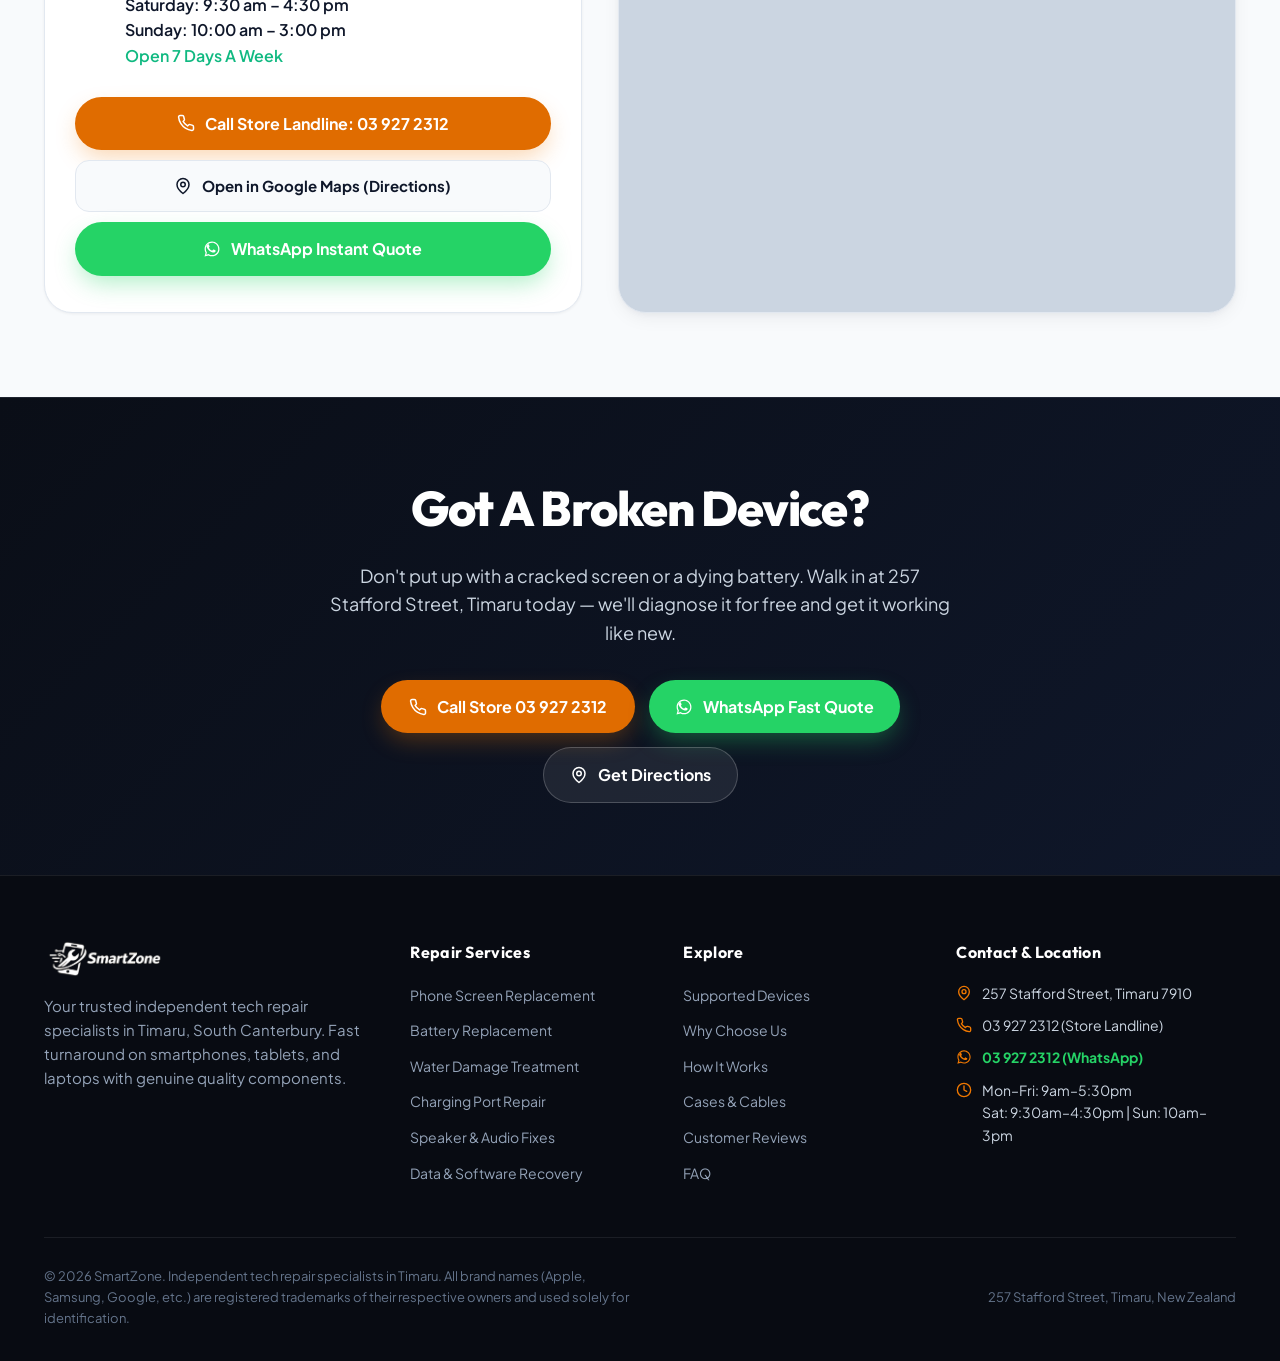
==== commit fb92435f: "Align site architecture and design system with mobileworldgore.co.nz" ====
--- a/public/index.html
+++ b/public/index.html
@@ -1,761 +1,1252 @@
 <!DOCTYPE html>
 <html lang="en-NZ">
 <head>
-  <meta charset="UTF-8">
-  <meta name="viewport" content="width=device-width, initial-scale=1.0">
-  <title>SmartZone — Phone Repair in Timaru | Same-Day Service</title>
-  <meta name="description" content="Cracked screen? Water damage? SmartZone fixes iPhones, Samsung &amp; more in Timaru. Same-day repairs, certified techs, no fix no fee. Call now.">
-  <meta name="theme-color" content="#0F1115">
+  <meta charset="utf-8">
+  <meta name="viewport" content="width=device-width, initial-scale=1, viewport-fit=cover">
+  <title>SmartZone | Phone, Tablet &amp; Laptop Repairs in Timaru</title>
+  <meta name="description" content="Timaru's leading device repair specialists. Fast screen replacement, battery renewal, liquid damage fixes, and accessories at 257 Stafford Street, Timaru. Free diagnosis!">
   <link rel="canonical" href="https://smartzonenz.co.nz/">
-
-  <!-- Open Graph / social -->
+  <meta name="theme-color" content="#0a0e17">
+
   <meta property="og:type" content="website">
-  <meta property="og:locale" content="en_NZ">
   <meta property="og:site_name" content="SmartZone">
-  <meta property="og:title" content="SmartZone — Phone Repair in Timaru | Same-Day Service">
-  <meta property="og:description" content="Cracked screen? Water damage? Same-day phone repairs in Timaru. Certified techs, 90-day warranty, no fix no fee.">
+  <meta property="og:title" content="SmartZone | Expert Device Repair in Timaru, NZ">
+  <meta property="og:description" content="Phone, tablet and laptop repairs in Timaru. $0 Free diagnosis, same-day repairs, and transparent pricing. 257 Stafford Street.">
   <meta property="og:url" content="https://smartzonenz.co.nz/">
-  <meta property="og:image" content="https://smartzonenz.co.nz/images/hero-phone-repair.webp">
-  <meta name="twitter:card" content="summary_large_image">
-
-  <!-- Icons -->
-  <link rel="icon" type="image/svg+xml" href="favicon.svg">
-  <link rel="icon" type="image/x-icon" href="favicon.ico">
-  <link rel="apple-touch-icon" sizes="180x180" href="apple-touch-icon.png">
+  <meta property="og:image" content="https://smartzonenz.co.nz/images/hero/hero-tech-workshop.jpg">
+
+  <link rel="icon" href="favicon.svg" type="image/svg+xml">
+  <link rel="icon" href="favicon.ico" type="image/x-icon">
+  <link rel="apple-touch-icon" href="apple-touch-icon.png">
   <link rel="manifest" href="site.webmanifest">
 
-  <!-- Fonts: Bricolage Grotesque (all text) · Instrument Serif (italic accents) -->
+  <!-- Preconnect to Google Fonts -->
   <link rel="preconnect" href="https://fonts.googleapis.com">
   <link rel="preconnect" href="https://fonts.gstatic.com" crossorigin>
-  <link href="https://fonts.googleapis.com/css2?family=Bricolage+Grotesque:opsz,wdth,wght@12..96,75..100,400..800&family=Instrument+Serif:ital@0;1&display=swap" rel="stylesheet">
-
-  <link rel="stylesheet" href="css/styles.css">
-  <script>document.documentElement.classList.add("js")</script>
-  <script src="js/main.js" defer></script>
-
-  <!-- Local business structured data -->
+  <link rel="stylesheet" href="style.css?v=3.0">
+
+  <!-- Schema.org Structured Data -->
   <script type="application/ld+json">
   {
     "@context": "https://schema.org",
     "@type": "MobilePhoneStore",
     "name": "SmartZone",
-    "description": "Fast, reliable mobile phone repair in Timaru. Same-day service, certified technicians, 90-day warranty, no fix no fee.",
     "url": "https://smartzonenz.co.nz/",
+    "telephone": "+6439272312",
+    "image": "https://smartzonenz.co.nz/images/hero/hero-tech-workshop.jpg",
     "logo": "https://smartzonenz.co.nz/images/smartzone-logo.png",
-    "image": "https://smartzonenz.co.nz/images/hero-phone-repair.webp",
-    "telephone": "+64 3 927 2312",
     "priceRange": "$$",
     "address": {
       "@type": "PostalAddress",
       "streetAddress": "257 Stafford Street",
       "addressLocality": "Timaru",
+      "postalCode": "7910",
+      "addressRegion": "South Canterbury",
       "addressCountry": "NZ"
     },
-    "openingHoursSpecification": [{
-      "@type": "OpeningHoursSpecification",
-      "dayOfWeek": ["Monday","Tuesday","Wednesday","Thursday","Friday","Saturday","Sunday"],
-      "opens": "09:00",
-      "closes": "17:00"
-    }],
-    "areaServed": "Timaru, New Zealand",
-    "makesOffer": [
-      {"@type": "Offer", "itemOffered": {"@type": "Service", "name": "Screen Replacement"}},
-      {"@type": "Offer", "itemOffered": {"@type": "Service", "name": "Battery Replacement"}},
-      {"@type": "Offer", "itemOffered": {"@type": "Service", "name": "Water Damage Repair"}},
-      {"@type": "Offer", "itemOffered": {"@type": "Service", "name": "Charging Port Fix"}},
-      {"@type": "Offer", "itemOffered": {"@type": "Service", "name": "Button Repair"}},
-      {"@type": "Offer", "itemOffered": {"@type": "Service", "name": "Software & Unlocking"}}
-    ]
-  }
-  </script>
-  <script type="application/ld+json">
-  {
-    "@context": "https://schema.org",
-    "@type": "FAQPage",
-    "mainEntity": [
-      {"@type": "Question", "name": "Do I need an appointment?", "acceptedAnswer": {"@type": "Answer", "text": "No appointment needed. Walk in anytime during opening hours (9am – 5pm daily) at 257 Stafford Street, Timaru."}},
-      {"@type": "Question", "name": "How long does a phone repair take?", "acceptedAnswer": {"@type": "Answer", "text": "Most repairs are done the same day, often in 30–60 minutes while you wait."}},
-      {"@type": "Question", "name": "What if you can't fix my phone?", "acceptedAnswer": {"@type": "Answer", "text": "No fix, no fee. If we can't fix it, you don't pay."}},
-      {"@type": "Question", "name": "Do you charge for diagnosis?", "acceptedAnswer": {"@type": "Answer", "text": "No. Diagnosis is free on every device, every time, and we tell you the cost upfront before any work begins."}},
-      {"@type": "Question", "name": "Is there a warranty on repairs?", "acceptedAnswer": {"@type": "Answer", "text": "Yes. Every repair is backed by our 90-day parts and labour warranty."}},
-      {"@type": "Question", "name": "Which phones do you repair?", "acceptedAnswer": {"@type": "Answer", "text": "iPhone, Samsung, Google Pixel, Oppo, Xiaomi and most Android devices."}}
+    "hasMap": "https://www.google.com/maps/search/SmartZone%2C+257+Stafford+Street%2C+Timaru",
+    "openingHoursSpecification": [
+      {
+        "@type": "OpeningHoursSpecification",
+        "dayOfWeek": ["Monday","Tuesday","Wednesday","Thursday","Friday"],
+        "opens": "09:00",
+        "closes": "17:30"
+      },
+      {
+        "@type": "OpeningHoursSpecification",
+        "dayOfWeek": ["Saturday"],
+        "opens": "09:30",
+        "closes": "16:30"
+      },
+      {
+        "@type": "OpeningHoursSpecification",
+        "dayOfWeek": ["Sunday"],
+        "opens": "10:00",
+        "closes": "15:00"
+      }
     ]
   }
   </script>
 </head>
 <body>
 
-  <!-- Icon sprite -->
-  <svg xmlns="http://www.w3.org/2000/svg" style="display:none" aria-hidden="true">
-    <symbol id="i-phone" viewBox="0 0 24 24"><path d="M22 16.92v3a2 2 0 0 1-2.18 2 19.79 19.79 0 0 1-8.63-3.07 19.5 19.5 0 0 1-6-6 19.79 19.79 0 0 1-3.07-8.67A2 2 0 0 1 4.11 2h3a2 2 0 0 1 2 1.72 12.84 12.84 0 0 0 .7 2.81 2 2 0 0 1-.45 2.11L8.09 9.91a16 16 0 0 0 6 6l1.27-1.27a2 2 0 0 1 2.11-.45 12.84 12.84 0 0 0 2.81.7A2 2 0 0 1 22 16.92z"/></symbol>
-    <symbol id="i-pin" viewBox="0 0 24 24"><path d="M20 10c0 6-8 12-8 12s-8-6-8-12a8 8 0 0 1 16 0Z"/><circle cx="12" cy="10" r="3"/></symbol>
-    <symbol id="i-clock" viewBox="0 0 24 24"><circle cx="12" cy="12" r="10"/><path d="M12 6v6l4 2"/></symbol>
-    <symbol id="i-shield" viewBox="0 0 24 24"><path d="M12 22s8-4 8-10V5l-8-3-8 3v7c0 6 8 10 8 10z"/><path d="m9 12 2 2 4-4"/></symbol>
-    <symbol id="i-award" viewBox="0 0 24 24"><circle cx="12" cy="8" r="6"/><path d="M15.48 12.89 17 22l-5-3-5 3 1.52-9.11"/></symbol>
-    <symbol id="i-zap" viewBox="0 0 24 24"><path d="M13 2 3 14h9l-1 8 10-12h-9l1-8z"/></symbol>
-    <symbol id="i-tag" viewBox="0 0 24 24"><path d="M20.59 13.41 13.42 20.58a2 2 0 0 1-2.83 0L2 12V2h10l8.59 8.59a2 2 0 0 1 0 2.82z"/><circle cx="7" cy="7" r="1.5"/></symbol>
-    <symbol id="i-check" viewBox="0 0 24 24"><path d="M20 6 9 17l-5-5"/></symbol>
-    <symbol id="i-arrow" viewBox="0 0 24 24"><path d="M5 12h14M13 5l7 7-7 7"/></symbol>
-    <symbol id="i-arrow-up" viewBox="0 0 24 24"><path d="M12 19V5M5 12l7-7 7 7"/></symbol>
-    <symbol id="i-star" viewBox="0 0 24 24"><polygon points="12 2 15.09 8.26 22 9.27 17 14.14 18.18 21.02 12 17.77 5.82 21.02 7 14.14 2 9.27 8.91 8.26 12 2"/></symbol>
-    <symbol id="i-store" viewBox="0 0 24 24"><path d="M3 9 4.5 4h15L21 9"/><path d="M3 9h18v2a3 3 0 0 1-6 0 3 3 0 0 1-6 0 3 3 0 0 1-6 0V9z"/><path d="M5 13v8h14v-8"/><path d="M10 21v-5h4v5"/></symbol>
-    <symbol id="i-search" viewBox="0 0 24 24"><circle cx="11" cy="11" r="7"/><path d="m21 21-4.3-4.3"/></symbol>
-    <symbol id="i-smile" viewBox="0 0 24 24"><circle cx="12" cy="12" r="10"/><path d="M8 14s1.5 2 4 2 4-2 4-2"/><path d="M9 9h.01M15 9h.01"/></symbol>
-    <symbol id="i-wrench" viewBox="0 0 24 24"><path d="M14.7 6.3a1 1 0 0 0 0 1.4l1.6 1.6a1 1 0 0 0 1.4 0l3.77-3.77a6 6 0 0 1-7.94 7.94l-6.91 6.91a2.12 2.12 0 0 1-3-3l6.91-6.91a6 6 0 0 1 7.94-7.94l-3.76 3.76z"/></symbol>
-    <symbol id="i-calendar" viewBox="0 0 24 24"><rect x="3" y="4" width="18" height="18" rx="2"/><path d="M16 2v4M8 2v4M3 10h18"/></symbol>
-    <symbol id="i-directions" viewBox="0 0 24 24"><path d="m3 11 19-9-9 19-2-8-8-2z"/></symbol>
-    <symbol id="i-menu" viewBox="0 0 24 24"><path d="M4 7h16M4 12h16M4 17h16"/></symbol>
-    <symbol id="i-close" viewBox="0 0 24 24"><path d="M18 6 6 18M6 6l12 12"/></symbol>
-    <symbol id="i-plus" viewBox="0 0 24 24"><path d="M12 5v14M5 12h14"/></symbol>
-    <symbol id="i-screen" viewBox="0 0 24 24"><rect x="5" y="2" width="14" height="20" rx="2.5"/><path d="m9 7 3 4-2 2 4 4"/></symbol>
-    <symbol id="i-battery" viewBox="0 0 24 24"><rect x="2" y="7" width="17" height="10" rx="2"/><path d="M22 11v2M6 10v4M10 10v4"/></symbol>
-    <symbol id="i-drop" viewBox="0 0 24 24"><path d="M12 2.7s7 7.3 7 12.3a7 7 0 0 1-14 0c0-5 7-12.3 7-12.3z"/></symbol>
-    <symbol id="i-plug" viewBox="0 0 24 24"><path d="M9 2v6M15 2v6M6 8h12v4a6 6 0 0 1-12 0V8zM12 18v4"/></symbol>
-    <symbol id="i-power" viewBox="0 0 24 24"><path d="M18.36 6.64a9 9 0 1 1-12.73 0"/><path d="M12 2v10"/></symbol>
-    <symbol id="i-lock" viewBox="0 0 24 24"><rect x="4" y="11" width="16" height="11" rx="2"/><path d="M8 11V7a4 4 0 0 1 8 0v4"/></symbol>
+  <!-- SVGs Symbol Sprite Definition -->
+  <svg class="sr-only" style="display:none" xmlns="http://www.w3.org/2000/svg">
+    <defs>
+      <symbol id="icon-phone" viewBox="0 0 24 24" fill="none" stroke="currentColor" stroke-width="2" stroke-linecap="round" stroke-linejoin="round">
+        <path d="M22 16.92v3a2 2 0 0 1-2.18 2 19.79 19.79 0 0 1-8.63-3.07 19.5 19.5 0 0 1-6-6 19.79 19.79 0 0 1-3.07-8.67A2 2 0 0 1 4.11 2h3a2 2 0 0 1 2 1.72 12.84 12.84 0 0 0 .7 2.81 2 2 0 0 1-.45 2.11L8.09 9.91a16 16 0 0 0 6 6l1.27-1.27a2 2 0 0 1 2.11-.45 12.84 12.84 0 0 0 2.81.7A2 2 0 0 1 22 16.92z"/>
+      </symbol>
+      <symbol id="icon-pin" viewBox="0 0 24 24" fill="none" stroke="currentColor" stroke-width="2" stroke-linecap="round" stroke-linejoin="round">
+        <path d="M20 10c0 6-8 12-8 12s-8-6-8-12a8 8 0 0 1 16 0Z"/><circle cx="12" cy="10" r="3"/>
+      </symbol>
+      <symbol id="icon-clock" viewBox="0 0 24 24" fill="none" stroke="currentColor" stroke-width="2" stroke-linecap="round" stroke-linejoin="round">
+        <circle cx="12" cy="12" r="10"/><polyline points="12 6 12 12 16 14"/>
+      </symbol>
+      <symbol id="icon-mail" viewBox="0 0 24 24" fill="none" stroke="currentColor" stroke-width="2" stroke-linecap="round" stroke-linejoin="round">
+        <rect width="20" height="16" x="2" y="4" rx="2"/><path d="m22 7-8.97 5.7a1.94 1.94 0 0 1-2.06 0L2 7"/>
+      </symbol>
+      <symbol id="icon-screen" viewBox="0 0 24 24" fill="none" stroke="currentColor" stroke-width="2" stroke-linecap="round" stroke-linejoin="round">
+        <rect width="14" height="20" x="5" y="2" rx="2" ry="2"/><path d="M12 18h.01"/>
+      </symbol>
+      <symbol id="icon-battery" viewBox="0 0 24 24" fill="none" stroke="currentColor" stroke-width="2" stroke-linecap="round" stroke-linejoin="round">
+        <rect width="16" height="10" x="2" y="7" rx="2" ry="2"/><line x1="22" x2="22" y1="11" y2="13"/>
+      </symbol>
+      <symbol id="icon-droplet" viewBox="0 0 24 24" fill="none" stroke="currentColor" stroke-width="2" stroke-linecap="round" stroke-linejoin="round">
+        <path d="M12 22a7 7 0 0 0 7-7c0-2-1-3.9-3-5.5s-3.5-4-4-6.5c-.5 2.5-2 4.9-4 6.5C6 11.1 5 13 5 15a7 7 0 0 0 7 7z"/>
+      </symbol>
+      <symbol id="icon-zap" viewBox="0 0 24 24" fill="none" stroke="currentColor" stroke-width="2" stroke-linecap="round" stroke-linejoin="round">
+        <polygon points="13 2 3 14 12 14 11 22 21 10 12 10 13 2"/>
+      </symbol>
+      <symbol id="icon-speaker" viewBox="0 0 24 24" fill="none" stroke="currentColor" stroke-width="2" stroke-linecap="round" stroke-linejoin="round">
+        <polygon points="11 5 6 9 2 9 2 15 6 15 11 19 11 5"/><path d="M15.54 8.46a5 5 0 0 1 0 7.07"/><path d="M19.07 4.93a10 10 0 0 1 0 14.14"/>
+      </symbol>
+      <symbol id="icon-code" viewBox="0 0 24 24" fill="none" stroke="currentColor" stroke-width="2" stroke-linecap="round" stroke-linejoin="round">
+        <polyline points="16 18 22 12 16 6"/><polyline points="8 6 2 12 8 18"/>
+      </symbol>
+      <symbol id="icon-shield" viewBox="0 0 24 24" fill="none" stroke="currentColor" stroke-width="2" stroke-linecap="round" stroke-linejoin="round">
+        <path d="M12 22s8-4 8-10V5l-8-3-8 3v7c0 6 8 10 8 10"/>
+      </symbol>
+      <symbol id="icon-award" viewBox="0 0 24 24" fill="none" stroke="currentColor" stroke-width="2" stroke-linecap="round" stroke-linejoin="round">
+        <circle cx="12" cy="8" r="7"/><polyline points="8.21 13.89 7 23 12 20 17 23 15.79 13.88"/>
+      </symbol>
+      <symbol id="icon-star" viewBox="0 0 24 24" fill="currentColor">
+        <polygon points="12 2 15.09 8.26 22 9.27 17 14.14 18.18 21.02 12 17.77 5.82 21.02 7 14.14 2 9.27 8.91 8.26 12 2"/>
+      </symbol>
+      <symbol id="icon-arrow-right" viewBox="0 0 24 24" fill="none" stroke="currentColor" stroke-width="2" stroke-linecap="round" stroke-linejoin="round">
+        <path d="M5 12h14"/><path d="m12 5 7 7-7 7"/>
+      </symbol>
+      <symbol id="icon-tablet" viewBox="0 0 24 24" fill="none" stroke="currentColor" stroke-width="2" stroke-linecap="round" stroke-linejoin="round">
+        <rect width="16" height="20" x="4" y="2" rx="2" ry="2"/><line x1="12" x2="12.01" y1="18" y2="18"/>
+      </symbol>
+      <symbol id="icon-laptop" viewBox="0 0 24 24" fill="none" stroke="currentColor" stroke-width="2" stroke-linecap="round" stroke-linejoin="round">
+        <path d="M20 16V7a2 2 0 0 0-2-2H6a2 2 0 0 0-2 2v9m16 0H4m16 0 1.28 2.55a1 1 0 0 1-.9 1.45H3.62a1 1 0 0 1-.9-1.45L4 16"/>
+      </symbol>
+      <symbol id="icon-watch" viewBox="0 0 24 24" fill="none" stroke="currentColor" stroke-width="2" stroke-linecap="round" stroke-linejoin="round">
+        <circle cx="12" cy="12" r="7"/><polyline points="12 9 12 12 13.5 13.5"/><path d="M16.51 17.35l-.85 3.22a2 2 0 0 1-1.93 1.43H10.27a2 2 0 0 1-1.93-1.43l-.85-3.22"/><path d="M7.49 6.65l.85-3.22A2 2 0 0 1 10.27 2h3.46a2 2 0 0 1 1.93 1.43l.85 3.22"/>
+      </symbol>
+      <symbol id="icon-menu" viewBox="0 0 24 24" fill="none" stroke="currentColor" stroke-width="2" stroke-linecap="round" stroke-linejoin="round">
+        <line x1="4" x2="20" y1="12" y2="12"/><line x1="4" x2="20" y1="6" y2="6"/><line x1="4" x2="20" y1="18" y2="18"/>
+      </symbol>
+      <symbol id="icon-whatsapp" viewBox="0 0 24 24" fill="currentColor">
+        <path d="M12.04 2c-5.46 0-9.91 4.45-9.91 9.91 0 1.75.46 3.45 1.32 4.95L2.05 22l5.25-1.38c1.45.79 3.08 1.21 4.74 1.21 5.46 0 9.91-4.45 9.91-9.91 0-2.65-1.03-5.14-2.9-7.01A9.816 9.816 0 0 0 12.04 2m.01 1.67c2.2 0 4.26.86 5.82 2.42a8.225 8.225 0 0 1 2.41 5.83c0 4.54-3.7 8.24-8.24 8.24-1.48 0-2.93-.4-4.2-1.15l-.3-.18-3.12.82.83-3.04-.2-.31a8.196 8.196 0 0 1-1.26-4.38c0-4.54 3.7-8.24 8.25-8.24m4.53 11.53c-.25.7-1.47 1.35-2.02 1.4-.55.05-1.06.25-3.57-.75-3.01-1.2-4.9-4.32-5.05-4.52-.15-.2-1.18-1.58-1.18-3.01 0-1.43.75-2.14 1.01-2.44.25-.3.55-.38.75-.38.2 0 .43 0 .61.01.2 0 .45-.07.7.53.25.61.85 2.07.92 2.22.07.15.12.33.02.53-.1.2-.15.33-.3.51-.15.18-.31.33-.46.53-.15.15-.3.33-.13.63.18.3.78 1.28 1.67 2.07 1.14 1.02 2.1 1.34 2.4 1.49.3.15.48.13.66-.08.18-.2.75-.87.95-1.17.2-.3.4-.25.68-.15.28.1 1.73.82 2.03.97.3.15.5.23.58.35.08.13.08.73-.17 1.43"/>
+      </symbol>
+      <symbol id="icon-check" viewBox="0 0 24 24" fill="none" stroke="currentColor" stroke-width="2.5" stroke-linecap="round" stroke-linejoin="round">
+        <polyline points="20 6 9 17 4 12"/>
+      </symbol>
+      <symbol id="icon-sparkle" viewBox="0 0 24 24" fill="none" stroke="currentColor" stroke-width="2" stroke-linecap="round" stroke-linejoin="round">
+        <path d="M12 3l1.9 6.1a2 2 0 0 0 1.3 1.3L21 12l-5.8 1.6a2 2 0 0 0-1.3 1.3L12 21l-1.9-6.1a2 2 0 0 0-1.3-1.3L3 12l5.8-1.6a2 2 0 0 0 1.3-1.3L12 3z"/>
+      </symbol>
+      <symbol id="icon-cpu" viewBox="0 0 24 24" fill="none" stroke="currentColor" stroke-width="2" stroke-linecap="round" stroke-linejoin="round">
+        <rect x="4" y="4" width="16" height="16" rx="2"/><rect x="9" y="9" width="6" height="6"/><path d="M9 1v3M15 1v3M9 20v3M15 20v3M20 9h3M20 14h3M1 9h3M1 14h3"/>
+      </symbol>
+      <symbol id="icon-gamepad" viewBox="0 0 24 24" fill="none" stroke="currentColor" stroke-width="2" stroke-linecap="round" stroke-linejoin="round">
+        <line x1="6" x2="10" y1="12" y2="12"/><line x1="8" x2="8" y1="10" y2="14"/>
+        <line x1="15" x2="15.01" y1="13" y2="13"/><line x1="18" x2="18.01" y1="11" y2="11"/>
+        <rect width="20" height="12" x="2" y="6" rx="6"/>
+      </symbol>
+    </defs>
   </svg>
 
-  <a class="skip-link" href="#main">Skip to content</a>
-  <div class="scroll-progress" aria-hidden="true"><span></span></div>
-
-  <!-- ───────────── Header ───────────── -->
-  <header class="site-header" id="top">
-    <div class="header-shell">
-      <div class="container header-inner">
-        <a href="./" class="logo" aria-label="SmartZone — home">
-          <img src="images/smartzone-logo.png" alt="SmartZone — Phone Repair in Timaru" width="152" height="48" fetchpriority="high">
+  <!-- ================= HEADER ================= -->
+  <header class="site-header">
+    <div class="container">
+      <div class="nav-brand">
+        <a class="brand-logo-wrap" href="#top" aria-label="SmartZone Timaru">
+          <img src="images/smartzone-logo.png" alt="SmartZone" width="160" height="40">
         </a>
-
-        <nav class="nav" aria-label="Main navigation">
-          <a href="#services">Services</a>
-          <a href="#how-it-works">Process</a>
-          <a href="#why-us">Why Us</a>
-          <a href="#testimonials">Reviews</a>
-          <a href="#faq">FAQ</a>
-          <a href="#visit">Visit</a>
-        </nav>
-
-        <div class="header-actions">
-          <a href="tel:+6439272312" class="header-phone">
-            <svg class="icon"><use href="#i-phone"/></svg>
-            03 927 2312
-          </a>
-          <a href="tel:+6439272312" class="btn btn-primary btn-sm">
-            <span class="hide-xs">Call Now</span><span class="show-xs">Call</span>
-          </a>
-          <button class="menu-btn" id="menu-btn" aria-label="Open menu" aria-expanded="false" aria-controls="mobile-menu">
-            <svg class="icon icon-open"><use href="#i-menu"/></svg>
-            <svg class="icon icon-close"><use href="#i-close"/></svg>
-          </button>
-        </div>
-      </div>
-
-      <nav class="mobile-menu" id="mobile-menu" aria-label="Mobile navigation">
-        <div class="container">
-          <a href="#services"><span>01</span>Services</a>
-          <a href="#how-it-works"><span>02</span>Process</a>
-          <a href="#why-us"><span>03</span>Why Us</a>
-          <a href="#testimonials"><span>04</span>Reviews</a>
-          <a href="#faq"><span>05</span>FAQ</a>
-          <a href="#visit"><span>06</span>Visit Us</a>
-          <a href="tel:+6439272312" class="btn btn-primary btn-block">
-            <svg class="icon"><use href="#i-phone"/></svg>
-            Call Now — We Fix It Today
-          </a>
-        </div>
+      </div>
+
+      <nav class="nav-links" id="navLinks" aria-label="Main Navigation">
+        <a href="#repairs">Repairs</a>
+        <a href="#devices">Devices</a>
+        <a href="#why-us">Why Us</a>
+        <a href="#accessories">Accessories</a>
+        <a href="#reviews">Reviews</a>
+        <a href="#faq">FAQ</a>
+        <a href="#visit">Visit</a>
       </nav>
+
+      <div class="header-actions">
+        <div class="status-pill" title="Open Today in Timaru">
+          <span class="pulse-dot"></span>
+          <span>Open Today</span>
+        </div>
+        <a class="btn-header-wa" href="https://wa.me/6439272312?text=Hi%20SmartZone%2C%20I%20would%20like%20to%20enquire%20about%20a%20repair." target="_blank" rel="noopener">
+          <svg><use href="#icon-whatsapp"/></svg>
+          <span>WhatsApp</span>
+        </a>
+        <a class="btn-header-call" href="tel:+6439272312">
+          <svg><use href="#icon-phone"/></svg>
+          <span>03 927 2312</span>
+        </a>
+        <button class="mobile-nav-toggle" id="mobileNavToggle" aria-label="Open Navigation Menu">
+          <svg><use href="#icon-menu"/></svg>
+        </button>
+      </div>
     </div>
   </header>
 
-  <main id="main">
-
-    <!-- ───────────── Hero ───────────── -->
-    <section class="hero">
-      <div class="hero-grid-bg" aria-hidden="true"></div>
-      <div class="hero-glow" data-parallax="0.12" aria-hidden="true"></div>
-      <div class="hero-glow hero-glow-2" data-parallax="-0.08" aria-hidden="true"></div>
-
-      <div class="container hero-inner">
-        <div class="hero-copy">
-          <div class="status-badge" data-reveal>
-            <span class="pulse" aria-hidden="true"></span>
-            <span data-open-status>Same-Day Repairs Available</span>
-          </div>
-
-          <h1 class="hero-title" data-reveal>
-            Expert <em>Phone&nbsp;Repair</em><br> in Timaru
-          </h1>
-
-          <p class="hero-lead" data-reveal>
-            Cracked screen? Water damage? Our certified technicians fix iPhones, Samsung, and most Android devices — often while you wait. <strong>No fix, no fee.</strong>
+  <main id="top">
+    <!-- ================= HERO SECTION ================= -->
+    <section class="hero-section">
+      <div class="hero-glow-blob"></div>
+      <div class="container">
+        <div class="hero-grid">
+          
+          <!-- Left Column: Headline & CTA -->
+          <div class="hero-content">
+            <div class="hero-badge">
+              <svg><use href="#icon-pin"/></svg>
+              <span>257 Stafford Street, Timaru · Independent Tech Lab</span>
+            </div>
+            
+            <h1 class="hero-title">
+              Timaru's Premier <span class="highlight">Device Repair</span> &amp; Screen Specialists.
+            </h1>
+            
+            <p class="hero-desc">
+              From cracked smartphone screens and degraded batteries to complex water damage and laptop troubleshooting. Walk in today for a <strong>$0 free diagnosis</strong> and same-day turnaround.
+            </p>
+
+            <div class="hero-cta-group">
+              <a class="btn-primary" href="tel:+6439272312">
+                <svg class="btn-icon"><use href="#icon-phone"/></svg>
+                <span>Call Store: 03 927 2312</span>
+              </a>
+              <a class="btn-whatsapp" href="https://wa.me/6439272312?text=Hi%20SmartZone%2C%20I%20would%20like%20to%20enquire%20about%20a%20repair." target="_blank" rel="noopener">
+                <svg class="btn-icon" style="fill:currentColor"><use href="#icon-whatsapp"/></svg>
+                <span>WhatsApp Quote</span>
+              </a>
+              <a class="btn-secondary" href="https://www.google.com/maps/dir/?api=1&destination=257+Stafford+Street,+Timaru,+New+Zealand" target="_blank" rel="noopener">
+                <svg class="btn-icon"><use href="#icon-pin"/></svg>
+                <span>Get Directions</span>
+              </a>
+            </div>
+
+            <div class="hero-stats-row">
+              <div class="stat-item">
+                <strong>$0 Diagnosis</strong>
+                <span>Free fault check upfront</span>
+              </div>
+              <div class="stat-item">
+                <strong>30–45 Mins</strong>
+                <span>Most repairs done same day</span>
+              </div>
+              <div class="stat-item">
+                <strong>90-Day Warranty</strong>
+                <span>Full parts &amp; labour guarantee</span>
+              </div>
+            </div>
+          </div>
+
+          <!-- Right Column: Workshop Showcase & Direct Contact Hub -->
+          <div class="hero-showcase-card">
+            <div class="showcase-media">
+              <img src="images/hero/hero-tech-workshop.jpg" alt="SmartZone Tech Workshop Timaru" width="800" height="520" fetchpriority="high">
+              <div class="showcase-glow-overlay"></div>
+              
+              <div class="floating-badge top-right">
+                <span class="badge-icon">⚡</span>
+                <div>
+                  <strong>30–45 Mins</strong>
+                  <span>Same-Day Repairs</span>
+                </div>
+              </div>
+
+              <div class="floating-badge bottom-left">
+                <span class="badge-icon">🛡️</span>
+                <div>
+                  <strong>90-Day Guarantee</strong>
+                  <span>Parts &amp; Workmanship</span>
+                </div>
+              </div>
+            </div>
+
+            <div class="showcase-body">
+              <div class="showcase-title-row">
+                <h3>Walk-In Tech Workshop</h3>
+                <span class="showcase-pill">No Booking Needed</span>
+              </div>
+
+              <p style="font-size:0.9375rem;color:var(--text-dim);line-height:1.5">
+                257 Stafford Street, Timaru &mdash; Free diagnostic fault check on all smartphones, tablets, and laptops. Walk in anytime or call our bench directly.
+              </p>
+
+              <div class="showcase-channels-grid">
+                <a class="channel-card" href="tel:+6439272312">
+                  <svg class="channel-icon phone"><use href="#icon-phone"/></svg>
+                  <div class="channel-info">
+                    <span class="channel-label">Store Phone</span>
+                    <strong class="channel-val">03 927 2312</strong>
+                  </div>
+                </a>
+
+                <a class="channel-card channel-whatsapp" href="https://wa.me/6439272312?text=Hi%20SmartZone%2C%20I%20would%20like%20to%20enquire%20about%20a%20repair." target="_blank" rel="noopener">
+                  <svg class="channel-icon wa"><use href="#icon-whatsapp"/></svg>
+                  <div class="channel-info">
+                    <span class="channel-label">WhatsApp</span>
+                    <strong class="channel-val">Fast Quote</strong>
+                  </div>
+                </a>
+              </div>
+
+              <div class="showcase-footer-note">
+                <svg><use href="#icon-shield"/></svg>
+                <span>Free upfront inspection. No fix, no fee on standard diagnostics!</span>
+              </div>
+            </div>
+          </div>
+
+        </div>
+      </div>
+    </section>
+
+    <!-- ================= BRANDS WE SERVICE TICKER ================= -->
+    <div class="brands-ticker-strip">
+      <div class="container ticker-wrapper">
+        <div class="ticker-badge">
+          <span class="ticker-dot"></span>
+          <span class="ticker-label">Brands We Support</span>
+        </div>
+        <div class="ticker-track">
+          <div class="ticker-marquee">
+            <div class="ticker-group">
+              <span class="ticker-item"><svg><use href="#icon-shield"/></svg>Apple iPhone &amp; iPad</span>
+              <span class="ticker-item"><svg><use href="#icon-shield"/></svg>Samsung Galaxy</span>
+              <span class="ticker-item"><svg><use href="#icon-shield"/></svg>Google Pixel</span>
+              <span class="ticker-item"><svg><use href="#icon-shield"/></svg>Oppo &amp; Vivo</span>
+              <span class="ticker-item"><svg><use href="#icon-shield"/></svg>Huawei</span>
+              <span class="ticker-item"><svg><use href="#icon-shield"/></svg>Xiaomi</span>
+              <span class="ticker-item"><svg><use href="#icon-shield"/></svg>Apple MacBook</span>
+              <span class="ticker-item"><svg><use href="#icon-shield"/></svg>Dell &amp; HP Laptops</span>
+              <span class="ticker-item"><svg><use href="#icon-shield"/></svg>Lenovo &amp; ASUS</span>
+              <span class="ticker-item"><svg><use href="#icon-gamepad"/></svg>PlayStation 5 &amp; PS4</span>
+              <span class="ticker-item"><svg><use href="#icon-gamepad"/></svg>Xbox Series X/S</span>
+              <span class="ticker-item"><svg><use href="#icon-gamepad"/></svg>Nintendo Switch</span>
+            </div>
+            <div class="ticker-group" aria-hidden="true">
+              <span class="ticker-item"><svg><use href="#icon-shield"/></svg>Apple iPhone &amp; iPad</span>
+              <span class="ticker-item"><svg><use href="#icon-shield"/></svg>Samsung Galaxy</span>
+              <span class="ticker-item"><svg><use href="#icon-shield"/></svg>Google Pixel</span>
+              <span class="ticker-item"><svg><use href="#icon-shield"/></svg>Oppo &amp; Vivo</span>
+              <span class="ticker-item"><svg><use href="#icon-shield"/></svg>Huawei</span>
+              <span class="ticker-item"><svg><use href="#icon-shield"/></svg>Xiaomi</span>
+              <span class="ticker-item"><svg><use href="#icon-shield"/></svg>Apple MacBook</span>
+              <span class="ticker-item"><svg><use href="#icon-shield"/></svg>Dell &amp; HP Laptops</span>
+              <span class="ticker-item"><svg><use href="#icon-shield"/></svg>Lenovo &amp; ASUS</span>
+              <span class="ticker-item"><svg><use href="#icon-gamepad"/></svg>PlayStation 5 &amp; PS4</span>
+              <span class="ticker-item"><svg><use href="#icon-gamepad"/></svg>Xbox Series X/S</span>
+              <span class="ticker-item"><svg><use href="#icon-gamepad"/></svg>Nintendo Switch</span>
+            </div>
+          </div>
+        </div>
+      </div>
+    </div>
+
+    <!-- ================= DEVICES WE REPAIR ================= -->
+    <section class="section" id="devices">
+      <div class="container">
+        <div class="section-head">
+          <span class="section-pill">Hardware Coverage</span>
+          <h2 class="section-title">Devices We Service Every Single Day</h2>
+          <p class="section-subtitle">Whether it's the latest flagship smartphone or your essential work laptop, our Timaru workshop has the precision tools to restore it.</p>
+        </div>
+
+        <div class="devices-grid">
+          <!-- Card 1 -->
+          <div class="device-card">
+            <div class="device-card-media">
+              <span class="device-card-badge">Same-Day Service</span>
+              <img src="images/devices/smartphones-880.webp" alt="Smartphone repair in Timaru" width="880" height="660" loading="lazy">
+            </div>
+            <div class="device-card-body">
+              <h3>Smartphones &amp; Mobiles</h3>
+              <p>Screens, batteries, charging ports, back glass, and camera lens replacement for all Apple, Samsung, Google &amp; Android models.</p>
+              <div class="device-tags">
+                <span>iPhone</span>
+                <span>Galaxy</span>
+                <span>Pixel</span>
+                <span>Oppo</span>
+                <span>OnePlus</span>
+              </div>
+              <a class="card-link-btn" href="#repairs">
+                <span>View Phone Repairs</span>
+                <svg><use href="#icon-arrow-right"/></svg>
+              </a>
+            </div>
+          </div>
+
+          <!-- Card 2 -->
+          <div class="device-card">
+            <div class="device-card-media">
+              <span class="device-card-badge">Precision Glass Replacement</span>
+              <img src="images/devices/tablets-880.webp" alt="Tablet and iPad repair in Timaru" width="880" height="660" loading="lazy">
+            </div>
+            <div class="device-card-body">
+              <h3>Tablets &amp; iPads</h3>
+              <p>Cracked touch digitizers, Retina display assemblies, degraded batteries, and bent chassis realignment for school and work tablets.</p>
+              <div class="device-tags">
+                <span>iPad Pro</span>
+                <span>iPad Air</span>
+                <span>iPad Mini</span>
+                <span>Galaxy Tab</span>
+                <span>Surface</span>
+              </div>
+              <a class="card-link-btn" href="#repairs">
+                <span>View Tablet Repairs</span>
+                <svg><use href="#icon-arrow-right"/></svg>
+              </a>
+            </div>
+          </div>
+
+          <!-- Card 3 -->
+          <div class="device-card">
+            <div class="device-card-media">
+              <span class="device-card-badge">Component-Level Diagnosis</span>
+              <img src="images/devices/laptops-880.webp" alt="Laptop and MacBook repair in Timaru" width="880" height="660" loading="lazy">
+            </div>
+            <div class="device-card-body">
+              <h3>Laptops &amp; MacBooks</h3>
+              <p>Display panels, internal battery renewals, charging socket soldering, keyboard replacements, and OS / SSD upgrades.</p>
+              <div class="device-tags">
+                <span>MacBook Air/Pro</span>
+                <span>Dell</span>
+                <span>HP</span>
+                <span>Lenovo</span>
+                <span>ASUS</span>
+              </div>
+              <a class="card-link-btn" href="#repairs">
+                <span>View Laptop Repairs</span>
+                <svg><use href="#icon-arrow-right"/></svg>
+              </a>
+            </div>
+          </div>
+
+          <!-- Card 4: Gaming Consoles -->
+          <div class="device-card">
+            <div class="device-card-media">
+              <span class="device-card-badge">HDMI &amp; Hardware Diagnostics</span>
+              <img src="images/devices/consoles-880.jpg" alt="Gaming console repair in Timaru" width="880" height="660" loading="lazy">
+            </div>
+            <div class="device-card-body">
+              <h3>Gaming Consoles</h3>
+              <p>Assessment for supported consoles, including selected HDMI, power, cooling and other hardware faults.</p>
+              <div class="device-tags">
+                <span>PlayStation 5</span>
+                <span>PS4</span>
+                <span>Xbox Series X/S</span>
+                <span>Nintendo Switch</span>
+              </div>
+              <a class="card-link-btn" href="#specialist-repairs">
+                <span>View Console Repairs</span>
+                <svg><use href="#icon-arrow-right"/></svg>
+              </a>
+            </div>
+          </div>
+        </div>
+      </div>
+    </section>
+
+    <!-- ================= CORE REPAIRS (Bento Grid) ================= -->
+    <section class="section section-alt" id="repairs">
+      <div class="container">
+        <div class="section-head">
+          <span class="section-pill">Our Services</span>
+          <h2 class="section-title">Specialist Repairs Handled In-House</h2>
+          <p class="section-subtitle">Every repair begins with a complimentary $0 diagnostics check. You approve the transparent price before any work begins.</p>
+        </div>
+
+        <div class="repairs-bento">
+          <!-- 1. Screen Repair -->
+          <div class="repair-box">
+            <div class="repair-box-img">
+              <img src="images/services/screen-960.webp" alt="Cracked screen repair in Timaru" width="960" height="600" loading="lazy">
+              <div class="repair-icon-floater"><svg><use href="#icon-screen"/></svg></div>
+            </div>
+            <div class="repair-box-body">
+              <h3>Screen &amp; OLED Replacement</h3>
+              <p>Fix shattered glass, black screens, green lines, and unresponsive touch. High grade OLED &amp; LCD panels restored to factory touch sensitivity.</p>
+              <div class="repair-meta-strip">
+                <span class="repair-time"><svg><use href="#icon-clock"/></svg> 30–45 Mins</span>
+                <a class="repair-action-link" href="tel:+6439272312"><svg style="width:13px;height:13px;margin-right:3px;vertical-align:-1px;fill:currentColor"><use href="#icon-phone"/></svg> 03 927 2312 &rarr;</a>
+              </div>
+            </div>
+          </div>
+
+          <!-- 2. Water Damage -->
+          <div class="repair-box">
+            <div class="repair-box-img">
+              <img src="images/services/water-960.webp" alt="Water damage phone repair in Timaru" width="960" height="600" loading="lazy">
+              <div class="repair-icon-floater"><svg><use href="#icon-droplet"/></svg></div>
+            </div>
+            <div class="repair-box-body">
+              <h3>Liquid &amp; Water Damage</h3>
+              <p>Dropped in water? Don't plug it in. We perform ultrasonic chemical cleansing, remove moisture, and prevent corrosive short-circuits.</p>
+              <div class="repair-meta-strip">
+                <span class="repair-time"><svg><use href="#icon-clock"/></svg> Same-Day Diagnosis</span>
+                <a class="repair-action-link" href="tel:+6439272312"><svg style="width:13px;height:13px;margin-right:3px;vertical-align:-1px;fill:currentColor"><use href="#icon-phone"/></svg> Urgent Call &rarr;</a>
+              </div>
+            </div>
+          </div>
+
+          <!-- 3. Battery Replacement -->
+          <div class="repair-box">
+            <div class="repair-box-img">
+              <img src="images/services/battery-960.webp" alt="Battery replacement Timaru" width="960" height="600" loading="lazy">
+              <div class="repair-icon-floater"><svg><use href="#icon-battery"/></svg></div>
+            </div>
+            <div class="repair-box-body">
+              <h3>Battery Life Renewal</h3>
+              <p>Phone draining fast or shutting down randomly? We replace worn batteries with fresh, high-capacity cells for healthy all-day performance.</p>
+              <div class="repair-meta-strip">
+                <span class="repair-time"><svg><use href="#icon-clock"/></svg> 20–30 Mins</span>
+                <a class="repair-action-link" href="tel:+6439272312"><svg style="width:13px;height:13px;margin-right:3px;vertical-align:-1px;fill:currentColor"><use href="#icon-phone"/></svg> Call Store &rarr;</a>
+              </div>
+            </div>
+          </div>
+
+          <!-- 4. Charging & Ports -->
+          <div class="repair-box">
+            <div class="repair-box-img">
+              <img src="images/services/signal-960.webp" alt="Charging port repair Timaru" width="960" height="600" loading="lazy">
+              <div class="repair-icon-floater"><svg><use href="#icon-zap"/></svg></div>
+            </div>
+            <div class="repair-box-body">
+              <h3>Charging Port &amp; Power Jacks</h3>
+              <p>Loose cable, intermittent charging, or bent pins? We clean debris, resolder cracked connections, and install fresh USB-C &amp; Lightning docks.</p>
+              <div class="repair-meta-strip">
+                <span class="repair-time"><svg><use href="#icon-clock"/></svg> 30–60 Mins</span>
+                <a class="repair-action-link" href="tel:+6439272312"><svg style="width:13px;height:13px;margin-right:3px;vertical-align:-1px;fill:currentColor"><use href="#icon-phone"/></svg> Call Store &rarr;</a>
+              </div>
+            </div>
+          </div>
+
+          <!-- 5. Audio & Speaker -->
+          <div class="repair-box">
+            <div class="repair-box-img">
+              <img src="images/services/audio-960.webp" alt="Speaker and mic repair Timaru" width="960" height="600" loading="lazy">
+              <div class="repair-icon-floater"><svg><use href="#icon-speaker"/></svg></div>
+            </div>
+            <div class="repair-box-body">
+              <h3>Speaker, Earpiece &amp; Mic Fixes</h3>
+              <p>Can't hear callers or callers can't hear you? Muffled audio or crackling speaker? We clean mesh filters and replace failing transducers.</p>
+              <div class="repair-meta-strip">
+                <span class="repair-time"><svg><use href="#icon-clock"/></svg> 30–45 Mins</span>
+                <a class="repair-action-link" href="tel:+6439272312"><svg style="width:13px;height:13px;margin-right:3px;vertical-align:-1px;fill:currentColor"><use href="#icon-phone"/></svg> Call Store &rarr;</a>
+              </div>
+            </div>
+          </div>
+
+          <!-- 6. Software & Data -->
+          <div class="repair-box">
+            <div class="repair-box-img">
+              <img src="images/services/software-960.webp" alt="Phone data recovery Timaru" width="960" height="600" loading="lazy">
+              <div class="repair-icon-floater"><svg><use href="#icon-code"/></svg></div>
+            </div>
+            <div class="repair-box-body">
+              <h3>Data Recovery &amp; System Restore</h3>
+              <p>Device stuck on Apple / Android logo boot loop? We recover precious photos, fix corrupted OS updates, and restore smooth operation.</p>
+              <div class="repair-meta-strip">
+                <span class="repair-time"><svg><use href="#icon-clock"/></svg> Same-Day</span>
+                <a class="repair-action-link" href="tel:+6439272312"><svg style="width:13px;height:13px;margin-right:3px;vertical-align:-1px;fill:currentColor"><use href="#icon-phone"/></svg> Call Store &rarr;</a>
+              </div>
+            </div>
+          </div>
+        </div>
+      </div>
+    </section>
+
+    <!-- ================= SPECIALIST REPAIRS & GLASS-ONLY REFURBISHMENT ================= -->
+    <section class="section section-specialist" id="specialist-repairs">
+      <div class="container">
+        <div class="section-head text-center">
+          <span class="section-pill">A Smarter Repair Option</span>
+          <h2 class="section-title">Keep Your Original Display When The Device Allows It</h2>
+          <p class="section-subtitle">
+            Glass-only replacement isn't suitable for every phone or every type of damage. If the OLED/LCD, touch function or other components are damaged, a full screen replacement may be needed. We'll assess your device and explain the options before you decide.
           </p>
-
-          <div class="hero-ctas" data-reveal>
-            <a href="tel:+6439272312" class="btn btn-primary btn-lg">
-              <svg class="icon"><use href="#i-phone"/></svg>
-              Call Now — We Fix It Today
-            </a>
-            <a href="#services" class="btn btn-glass btn-lg">
-              Get a Free Quote
-              <svg class="icon"><use href="#i-arrow"/></svg>
-            </a>
-          </div>
-
-          <div class="hero-proof" data-reveal>
-            <div class="avatars" aria-hidden="true">
-              <span>SM</span><span>JT</span><span>AK</span>
-            </div>
+        </div>
+
+        <div class="specialist-grid">
+          <!-- Card 1: Glass-Only Screen Replacement -->
+          <div class="specialist-card specialist-card-dark">
+            <div class="specialist-watermark" aria-hidden="true">GLASS</div>
+            <div class="specialist-card-head">
+              <div class="specialist-icon-box icon-glass">
+                <svg><use href="#icon-sparkle"/></svg>
+              </div>
+              <span class="specialist-badge">Original Display Preservation</span>
+            </div>
+            
+            <h3 class="specialist-title">Glass-Only Screen Replacement</h3>
+            <p class="specialist-desc">
+              Where suitable, replace damaged outer glass while retaining the original display panel. Is the outer glass cracked but the display still working? On compatible devices, glass-only refurbishment may be an option instead of replacing the entire screen assembly.
+            </p>
+
+            <ul class="specialist-checklist">
+              <li>
+                <svg class="check-icon"><use href="#icon-check"/></svg>
+                <div>
+                  <strong>Model and screen condition assessment</strong>
+                  <span>We check the device and display first to confirm OLED touch integrity.</span>
+                </div>
+              </li>
+              <li>
+                <svg class="check-icon"><use href="#icon-check"/></svg>
+                <div>
+                  <strong>Lower-cost alternative to a full display assembly</strong>
+                  <span>We explain suitable repair options and transparent pricing upfront.</span>
+                </div>
+              </li>
+              <li>
+                <svg class="check-icon"><use href="#icon-check"/></svg>
+                <div>
+                  <strong>Helps reduce electronic waste</strong>
+                  <span>Keeping your original factory display may reduce unnecessary e-waste.</span>
+                </div>
+              </li>
+            </ul>
+
+            <div class="specialist-actions">
+              <a class="btn-specialist-call" href="tel:+6439272312">
+                <svg class="btn-icon"><use href="#icon-phone"/></svg>
+                <span>Call For A Quote (03 927 2312)</span>
+              </a>
+              <a class="btn-specialist-wa" href="https://wa.me/6439272312?text=Hi%20SmartZone%2C%20I%20would%20like%20to%20ask%20about%20glass-only%20repair%20for%20my%20device." target="_blank" rel="noopener">
+                <svg class="btn-icon" style="fill:currentColor"><use href="#icon-whatsapp"/></svg>
+                <span>WhatsApp Enquiry</span>
+              </a>
+            </div>
+          </div>
+
+          <!-- Card 2: Motherboard & Microsoldering -->
+          <div class="specialist-card specialist-card-light">
+            <div class="specialist-watermark" aria-hidden="true">BOARD</div>
+            <div class="specialist-card-head">
+              <div class="specialist-icon-box icon-chip">
+                <svg><use href="#icon-cpu"/></svg>
+              </div>
+              <span class="specialist-badge badge-neutral">Component-Level Tech</span>
+            </div>
+
+            <h3 class="specialist-title">Motherboard &amp; Microsoldering</h3>
+            <p class="specialist-desc">
+              Component-level diagnostics for faults that may need specialist attention. Our Timaru lab performs precision micro-soldering under high-magnification microscopes to restore logic boards.
+            </p>
+
+            <ul class="specialist-checklist checklist-light">
+              <li>
+                <svg class="check-icon"><use href="#icon-check"/></svg>
+                <div>
+                  <strong>No-power and boot issues</strong>
+                  <span>Diagnosis and micro-component repairs for dead devices or boot loops.</span>
+                </div>
+              </li>
+              <li>
+                <svg class="check-icon"><use href="#icon-check"/></svg>
+                <div>
+                  <strong>Charging and board-level faults</strong>
+                  <span>Repair damaged charging ICs, blown power filters, and battery lines.</span>
+                </div>
+              </li>
+              <li>
+                <svg class="check-icon"><use href="#icon-check"/></svg>
+                <div>
+                  <strong>Connector and small-component repair</strong>
+                  <span>Replace sheared FPC ribbon sockets, micro-switches, and surface chips.</span>
+                </div>
+              </li>
+            </ul>
+
+            <div class="specialist-actions">
+              <a class="btn-specialist-call btn-specialist-light" href="tel:+6439272312">
+                <svg class="btn-icon"><use href="#icon-phone"/></svg>
+                <span>Call Store (03 927 2312)</span>
+              </a>
+              <a class="btn-specialist-call btn-specialist-light" href="#visit">
+                <svg class="btn-icon"><use href="#icon-pin"/></svg>
+                <span>Visit: 257 Stafford St</span>
+              </a>
+            </div>
+          </div>
+
+          <!-- Card 3: Gaming Consoles -->
+          <div class="specialist-card specialist-card-light">
+            <div class="specialist-watermark" aria-hidden="true">CONSOLE</div>
+            <div class="specialist-card-head">
+              <div class="specialist-icon-box icon-console">
+                <svg><use href="#icon-gamepad"/></svg>
+              </div>
+              <span class="specialist-badge badge-neutral">PlayStation · Xbox · Switch</span>
+            </div>
+
+            <h3 class="specialist-title">Gaming Consoles</h3>
+            <p class="specialist-desc">
+              Assessment for supported consoles, including selected HDMI, power, cooling and other hardware faults.
+            </p>
+
+            <ul class="specialist-checklist checklist-light">
+              <li>
+                <svg class="check-icon"><use href="#icon-check"/></svg>
+                <div>
+                  <strong>Selected HDMI port repair</strong>
+                  <span>Fix bent pins, loose video sockets, and no-signal TV output on PS5 &amp; Xbox.</span>
+                </div>
+              </li>
+              <li>
+                <svg class="check-icon"><use href="#icon-check"/></svg>
+                <div>
+                  <strong>Power &amp; unexpected shutoff issues</strong>
+                  <span>Diagnose dead power supply blocks, short circuits, and sudden console shutoffs.</span>
+                </div>
+              </li>
+              <li>
+                <svg class="check-icon"><use href="#icon-check"/></svg>
+                <div>
+                  <strong>Cooling &amp; internal overheating</strong>
+                  <span>Thermal paste renewal, cooling fan replacement, and deep internal dust cleaning.</span>
+                </div>
+              </li>
+              <li>
+                <svg class="check-icon"><use href="#icon-check"/></svg>
+                <div>
+                  <strong>Nintendo Switch &amp; handheld repairs</strong>
+                  <span>USB-C charging docks, broken LCD touch screens, and analog stick drift fixes.</span>
+                </div>
+              </li>
+            </ul>
+
+            <div class="specialist-actions">
+              <a class="btn-specialist-call btn-specialist-light" href="tel:+6439272312">
+                <svg class="btn-icon"><use href="#icon-phone"/></svg>
+                <span>Call Store: 03 927 2312</span>
+              </a>
+              <a class="btn-specialist-wa" href="https://wa.me/6439272312?text=Hi%20SmartZone%2C%20I%20have%20a%20gaming%20console%20repair%20enquiry." target="_blank" rel="noopener">
+                <svg class="btn-icon" style="fill:currentColor"><use href="#icon-whatsapp"/></svg>
+                <span>Ask About Console Fix</span>
+              </a>
+            </div>
+          </div>
+        </div>
+      </div>
+    </section>
+
+    <!-- ================= WHY TIMARU CHOOSES US (BENTO MATRIX) ================= -->
+    <section class="section" id="why-us">
+      <div class="container">
+        <div class="section-head">
+          <span class="section-pill">The SmartZone Advantage</span>
+          <h2 class="section-title">Built On Honesty, Speed &amp; Quality</h2>
+          <p class="section-subtitle">We treat your device and your personal data with utmost care and transparency.</p>
+        </div>
+
+        <div class="bento-features-grid">
+          <!-- 1 -->
+          <div class="bento-card">
+            <div class="bento-icon-badge red">
+              <svg><use href="#icon-award"/></svg>
+            </div>
+            <h3>$0 Free Diagnosis</h3>
+            <p>We test your phone, isolate the exact fault, and quote you upfront with zero obligation to proceed. No hidden surprise fees.</p>
+          </div>
+
+          <!-- 2 -->
+          <div class="bento-card">
+            <div class="bento-icon-badge cyan">
+              <svg><use href="#icon-zap"/></svg>
+            </div>
+            <h3>Rapid Same-Day Service</h3>
+            <p>Over 80% of common screen, battery, and port repairs are completed within 45 minutes right in our 257 Stafford Street workshop.</p>
+          </div>
+
+          <!-- 3 -->
+          <div class="bento-card">
+            <div class="bento-icon-badge green">
+              <svg><use href="#icon-shield"/></svg>
+            </div>
+            <h3>90-Day Full Warranty</h3>
+            <p>Every replacement component and repair is backed by our comprehensive warranty for lasting peace of mind.</p>
+          </div>
+
+          <!-- 4 -->
+          <div class="bento-card">
+            <div class="bento-icon-badge blue">
+              <svg><use href="#icon-screen"/></svg>
+            </div>
+            <h3>Premium Grade Parts</h3>
+            <p>We source top-tier replacement panels and batteries engineered to deliver vibrant colour, full touch response, and maximum battery lifespan.</p>
+          </div>
+
+          <!-- 5 -->
+          <div class="bento-card">
+            <div class="bento-icon-badge amber">
+              <svg><use href="#icon-pin"/></svg>
+            </div>
+            <h3>Strict Data Confidentiality</h3>
+            <p>Your photos, messages, and banking apps remain untouched. Hardware repairs are performed without wiping your storage whenever possible.</p>
+          </div>
+
+          <!-- 6 -->
+          <div class="bento-card">
+            <div class="bento-icon-badge purple">
+              <svg><use href="#icon-phone"/></svg>
+            </div>
+            <h3>Direct Technician Support</h3>
+            <p>Speak directly with the technician who works on your phone. Honest recommendations on whether repair is economically sensible.</p>
+          </div>
+        </div>
+      </div>
+    </section>
+
+    <!-- ================= HOW IT WORKS (PIPELINE) ================= -->
+    <section class="section section-alt" id="how-it-works">
+      <div class="container">
+        <div class="section-head">
+          <span class="section-pill">Simple 4-Step Process</span>
+          <h2 class="section-title">How To Get Your Device Fixed</h2>
+          <p class="section-subtitle">No appointments, no bookings, no hassle. Just walk in whenever our doors are open.</p>
+        </div>
+
+        <div class="process-pipeline">
+          <div class="step-card">
+            <span class="step-number">01</span>
+            <h3>Walk In Store</h3>
+            <p>Bring your broken device to 257 Stafford Street, Timaru. No booking required — our staff greets you immediately.</p>
+          </div>
+          <div class="step-card">
+            <span class="step-number">02</span>
+            <h3>Free $0 Assessment</h3>
+            <p>We test the fault on our bench and explain what is needed along with a fixed, upfront quote.</p>
+          </div>
+          <div class="step-card">
+            <span class="step-number">03</span>
+            <h3>Fast Precision Repair</h3>
+            <p>Our experienced technicians install quality parts, clean internal debris, and restore your device same-day.</p>
+          </div>
+          <div class="step-card">
+            <span class="step-number">04</span>
+            <h3>Quality Test &amp; Handover</h3>
+            <p>We thoroughly test display, touch, charging, and cameras before handing it back with a 90-day warranty.</p>
+          </div>
+        </div>
+      </div>
+    </section>
+
+    <!-- ================= ACCESSORIES & PROTECTION ================= -->
+    <section class="section" id="accessories">
+      <div class="container">
+        <div class="section-head">
+          <span class="section-pill">In-Store Gear</span>
+          <h2 class="section-title">Essential Accessories &amp; Device Protection</h2>
+          <p class="section-subtitle">Stock up on premium cases, screen protection, chargers, and audio matched precisely to your model.</p>
+        </div>
+
+        <div class="accessories-grid">
+          <div class="accessory-card">
+            <div class="accessory-card-img">
+              <img src="images/accessories/cases-700.webp" alt="Phone cases Timaru" width="700" height="700" loading="lazy">
+            </div>
+            <div class="accessory-card-info">
+              <h3>Shockproof &amp; Wallet Cases</h3>
+              <p>Heavy-duty drop protection, sleek silicone, and card-holder styles for iPhone &amp; Samsung.</p>
+            </div>
+          </div>
+
+          <div class="accessory-card">
+            <div class="accessory-card-img">
+              <img src="images/accessories/cables-700.webp" alt="Fast charging cables Timaru" width="700" height="700" loading="lazy">
+            </div>
+            <div class="accessory-card-info">
+              <h3>Fast Chargers &amp; Braided Cables</h3>
+              <p>USB-C, Lightning, 65W GaN power bricks, and car adapters for high-speed charging.</p>
+            </div>
+          </div>
+
+          <div class="accessory-card">
+            <div class="accessory-card-img">
+              <img src="images/accessories/earbuds-700.webp" alt="Wireless earbuds Timaru" width="700" height="700" loading="lazy">
+            </div>
+            <div class="accessory-card-info">
+              <h3>Wireless Earbuds &amp; Headsets</h3>
+              <p>Bluetooth 5.3 earbuds with noise reduction, deep bass, and crystal clear phone calls.</p>
+            </div>
+          </div>
+
+          <div class="accessory-card">
+            <div class="accessory-card-img">
+              <img src="images/accessories/headphones-700.webp" alt="Headphones Timaru" width="700" height="700" loading="lazy">
+            </div>
+            <div class="accessory-card-info">
+              <h3>Over-Ear Headphones</h3>
+              <p>Comfortable high-fidelity sound for work, travel, and gaming.</p>
+            </div>
+          </div>
+
+          <div class="accessory-card">
+            <div class="accessory-card-img">
+              <img src="images/accessories/speaker-700.webp" alt="Bluetooth speakers Timaru" width="700" height="700" loading="lazy">
+            </div>
+            <div class="accessory-card-info">
+              <h3>Portable Bluetooth Speakers</h3>
+              <p>Rugged, splash-proof sound systems that go anywhere with extended battery life.</p>
+            </div>
+          </div>
+
+          <div class="accessory-card">
+            <div class="accessory-card-img">
+              <img src="images/accessories/apple-watch-700.webp" alt="Smartwatch straps Timaru" width="700" height="700" loading="lazy">
+            </div>
+            <div class="accessory-card-info">
+              <h3>Smartwatch Straps &amp; Protectors</h3>
+              <p>Silicone sports bands, stainless steel mesh, and bumper cases for Apple &amp; Galaxy Watch.</p>
+            </div>
+          </div>
+        </div>
+      </div>
+    </section>
+
+    <!-- ================= CUSTOMER REVIEWS ================= -->
+    <section class="section section-alt" id="reviews">
+      <div class="container">
+        <div class="section-head">
+          <span class="section-pill">Customer Satisfaction</span>
+          <h2 class="section-title">What South Canterbury Locals Say About Us</h2>
+          <p class="section-subtitle">Real experiences from customers who trusted us to fix their phones, tablets, and computers.</p>
+        </div>
+
+        <div class="reviews-grid">
+          <div class="review-card">
             <div>
-              <span class="stars" aria-hidden="true"><svg class="icon"><use href="#i-star"/></svg><svg class="icon"><use href="#i-star"/></svg><svg class="icon"><use href="#i-star"/></svg><svg class="icon"><use href="#i-star"/></svg><svg class="icon"><use href="#i-star"/></svg></span>
-              <p><strong>5.0</strong> · Trusted by Timaru locals</p>
-            </div>
-          </div>
-
-          <ul class="hero-signals" data-reveal>
-            <li><svg class="icon"><use href="#i-clock"/></svg> Most repairs 30–60 min</li>
-            <li><svg class="icon"><use href="#i-calendar"/></svg> <span data-open-short>Open Daily 9am – 5pm</span></li>
-            <li><svg class="icon"><use href="#i-search"/></svg> Free Diagnosis</li>
-          </ul>
-        </div>
-
-        <div class="hero-visual" data-reveal>
-          <div class="hero-ring" aria-hidden="true"></div>
-          <div class="hero-ring hero-ring-2" aria-hidden="true"></div>
-
-          <!-- Animated phone: cracked screen → scan → fixed (pure HTML/CSS/SVG) -->
-          <div class="device-wrap" data-parallax="-0.04">
-            <div class="device" role="img" aria-label="Illustration of a phone screen being repaired: cracked, scanned, then fixed with a 90-day warranty">
-              <span class="device-btn device-btn-power" aria-hidden="true"></span>
-              <span class="device-btn device-btn-vol" aria-hidden="true"></span>
-              <div class="device-screen" aria-hidden="true">
-                <div class="ds-statusbar">
-                  <span data-nz-time>9:41</span>
-                  <span class="ds-camera"></span>
-                  <span class="ds-sys"><i></i><i></i><i></i><b></b></span>
-                </div>
-
-                <div class="ds-brand">
-                  <img src="images/smartzone-logo.png" alt="" width="120" height="38">
-                </div>
-
-                <div class="ds-card">
-                  <small>Repair status</small>
-                  <strong>Screen Replacement</strong>
-                  <div class="ds-progress"><span></span></div>
-                  <ul class="ds-steps">
-                    <li class="ds-step ds-step-1"><i><svg class="icon"><use href="#i-check"/></svg></i>Free diagnosis</li>
-                    <li class="ds-step ds-step-2"><i><svg class="icon"><use href="#i-check"/></svg></i>Repairing</li>
-                    <li class="ds-step ds-step-3"><i><svg class="icon"><use href="#i-check"/></svg></i>Ready to go</li>
-                  </ul>
-                </div>
-
-                <div class="ds-done">
-                  <span class="ds-done-badge"><svg class="icon"><use href="#i-check"/></svg></span>
-                  <strong>Fixed today</strong>
-                  <small>90-day warranty</small>
-                </div>
-
-                <div class="ds-time">
-                  <svg class="icon"><use href="#i-clock"/></svg>
-                  Most repairs 30–60 min
-                </div>
-
-                <svg class="ds-crack" viewBox="0 0 300 640" preserveAspectRatio="none">
-                  <g fill="none" stroke="rgba(255,255,255,.85)" stroke-linecap="round" stroke-linejoin="round">
-                    <path stroke-width="1.6" d="M188 214 L150 160 L136 96 L104 40 L92 0"/>
-                    <path stroke-width="1.4" d="M188 214 L244 168 L300 150"/>
-                    <path stroke-width="1.6" d="M188 214 L262 262 L300 300"/>
-                    <path stroke-width="1.5" d="M188 214 L206 300 L196 392 L222 470 L214 560 L236 640"/>
-                    <path stroke-width="1.4" d="M188 214 L120 248 L60 238 L0 270"/>
-                    <path stroke-width="1.3" d="M188 214 L140 300 L84 352 L40 450 L0 492"/>
-                    <path stroke-width="1" d="M150 160 L118 170 L70 150"/>
-                    <path stroke-width="1" d="M206 300 L250 330 L300 340"/>
-                    <path stroke-width="1" d="M140 300 L168 360 L150 420"/>
-                    <path stroke-width="1" d="M244 168 L238 110 L262 60"/>
-                    <path stroke-width=".9" d="M196 392 L150 470 L120 560"/>
-                    <path stroke-width=".9" d="M120 248 L96 300"/>
-                  </g>
-                  <circle cx="188" cy="214" r="9" fill="rgba(255,255,255,.18)" stroke="rgba(255,255,255,.7)" stroke-width="1.2"/>
-                </svg>
-                <span class="ds-scan"></span>
-                <span class="ds-glare"></span>
-              </div>
-            </div>
-            <div class="device-shadow" aria-hidden="true"></div>
-          </div>
-
-          <div class="float-card float-a">
-            <span class="float-icon"><svg class="icon"><use href="#i-clock"/></svg></span>
-            <div><strong>30–60</strong><small>Minutes most repairs</small></div>
-          </div>
-          <div class="float-card float-b">
-            <span class="float-icon"><svg class="icon"><use href="#i-award"/></svg></span>
-            <div><strong>Certified</strong><small>Technicians</small></div>
-          </div>
-          <div class="float-card float-c">
-            <span class="float-icon"><svg class="icon"><use href="#i-shield"/></svg></span>
-            <div><strong>90-Day</strong><small>Warranty</small></div>
-          </div>
-        </div>
-      </div>
-
-      <!-- Brand ticker -->
-      <div class="ticker" aria-label="Brands we repair: iPhone, Samsung, Google Pixel, Oppo, Xiaomi, most Android">
-        <div class="ticker-track" aria-hidden="true">
-          <span>iPhone</span><i>✦</i><span>Samsung</span><i>✦</i><span>Google Pixel</span><i>✦</i><span>Oppo</span><i>✦</i><span>Xiaomi</span><i>✦</i><span>Most Android</span><i>✦</i>
-          <span>iPhone</span><i>✦</i><span>Samsung</span><i>✦</i><span>Google Pixel</span><i>✦</i><span>Oppo</span><i>✦</i><span>Xiaomi</span><i>✦</i><span>Most Android</span><i>✦</i>
+              <div class="review-stars">
+                <svg><use href="#icon-star"/></svg><svg><use href="#icon-star"/></svg><svg><use href="#icon-star"/></svg><svg><use href="#icon-star"/></svg><svg><use href="#icon-star"/></svg>
+              </div>
+              <p class="review-text">&ldquo;Smashed my iPhone screen on a Saturday morning. Walked into SmartZone, had a coffee on Stafford St, and it was done before I finished. Absolute legends.&rdquo;</p>
+            </div>
+            <div class="reviewer-meta">
+              <div class="reviewer-avatar">S</div>
+              <div>
+                <div class="reviewer-name">Sarah M.</div>
+                <div class="reviewer-tag">Verified Customer · Highfield, Timaru</div>
+              </div>
+            </div>
+          </div>
+
+          <div class="review-card">
+            <div>
+              <div class="review-stars">
+                <svg><use href="#icon-star"/></svg><svg><use href="#icon-star"/></svg><svg><use href="#icon-star"/></svg><svg><use href="#icon-star"/></svg><svg><use href="#icon-star"/></svg>
+              </div>
+              <p class="review-text">&ldquo;Best repair shop in town! Other places wanted to send my Samsung away for a week. SmartZone assessed it for free on the spot and replaced the battery in 20 minutes.&rdquo;</p>
+            </div>
+            <div class="reviewer-meta">
+              <div class="reviewer-avatar">J</div>
+              <div>
+                <div class="reviewer-name">James T.</div>
+                <div class="reviewer-tag">Verified Customer · Marchwiel, Timaru</div>
+              </div>
+            </div>
+          </div>
+
+          <div class="review-card">
+            <div>
+              <div class="review-stars">
+                <svg><use href="#icon-star"/></svg><svg><use href="#icon-star"/></svg><svg><use href="#icon-star"/></svg><svg><use href="#icon-star"/></svg><svg><use href="#icon-star"/></svg>
+              </div>
+              <p class="review-text">&ldquo;Dropped my phone in the sink and panicked. SmartZone saved everything &mdash; photos, contacts, the lot. Professional, fast, and very reasonable pricing!&rdquo;</p>
+            </div>
+            <div class="reviewer-meta">
+              <div class="reviewer-avatar">A</div>
+              <div>
+                <div class="reviewer-name">Aroha K.</div>
+                <div class="reviewer-tag">Verified Customer · Washdyke, Timaru</div>
+              </div>
+            </div>
+          </div>
         </div>
       </div>
     </section>
 
-    <!-- ───────────── Stats ───────────── -->
-    <section class="stats" aria-label="SmartZone in numbers">
+    <!-- ================= FAQ SECTION ================= -->
+    <section class="section" id="faq">
       <div class="container">
-        <div class="stats-grid">
-          <div class="stat" data-reveal>
-            <strong><span data-count="2500">2,500</span><em>+</em></strong>
-            <small>Phones Repaired</small>
-          </div>
-          <div class="stat" data-reveal>
-            <strong><span data-count="5">5</span><em>+</em></strong>
-            <small>Years in Timaru</small>
-          </div>
-          <div class="stat" data-reveal>
-            <strong><span data-count="90">90</span><em>day</em></strong>
-            <small>Repair Warranty</small>
-          </div>
-          <div class="stat" data-reveal>
-            <strong>Same<em>day</em></strong>
-            <small>Service Available</small>
-          </div>
+        <div class="section-head">
+          <span class="section-pill">Got Questions?</span>
+          <h2 class="section-title">Frequently Asked Questions</h2>
+          <p class="section-subtitle">Everything you need to know about our repair process, turnaround times, and warranty.</p>
+        </div>
+
+        <div class="faq-accordion">
+          <details class="faq-item" open>
+            <summary class="faq-summary">
+              <span>How long does a phone screen or battery repair take?</span>
+              <svg class="faq-icon-cross"><path d="M12 5v14M5 12h14" stroke="currentColor" stroke-width="2" stroke-linecap="round"/></svg>
+            </summary>
+            <div class="faq-answer">
+              Most standard screen and battery replacements are completed within <strong>30 to 45 minutes</strong> right in our Timaru workshop. If you walk in, you can usually grab a coffee on Stafford Street and pick it up the same day!
+            </div>
+          </details>
+
+          <details class="faq-item">
+            <summary class="faq-summary">
+              <span>Can you replace just the outer cracked glass instead of the entire screen?</span>
+              <svg class="faq-icon-cross"><path d="M12 5v14M5 12h14" stroke="currentColor" stroke-width="2" stroke-linecap="round"/></svg>
+            </summary>
+            <div class="faq-answer">
+              Yes! Where suitable, on compatible smartphones and tablets where the underlying OLED/LCD and touch function remain undamaged, <strong>glass-only refurbishment</strong> allows us to replace just the broken outer glass while preserving your original factory display panel. It is a lower-cost, eco-friendly alternative to a full display assembly. Walk in for a $0 free diagnostic check to see if your screen qualifies.
+            </div>
+          </details>
+
+          <details class="faq-item">
+            <summary class="faq-summary">
+              <span>Do I need to make an appointment before coming in?</span>
+              <svg class="faq-icon-cross"><path d="M12 5v14M5 12h14" stroke="currentColor" stroke-width="2" stroke-linecap="round"/></svg>
+            </summary>
+            <div class="faq-answer">
+              <strong>No appointment is needed!</strong> You can walk in at 257 Stafford Street, Timaru anytime during our opening hours (Mon–Fri 9:00am–5:30pm, Sat 9:30am–4:30pm, Sun 10:00am–3:00pm). If you'd like to check parts availability for rare models first, call us on 03 927 2312.
+            </div>
+          </details>
+
+          <details class="faq-item">
+            <summary class="faq-summary">
+              <span>How much will my repair cost?</span>
+              <svg class="faq-icon-cross"><path d="M12 5v14M5 12h14" stroke="currentColor" stroke-width="2" stroke-linecap="round"/></svg>
+            </summary>
+            <div class="faq-answer">
+              Our initial diagnostic assessment is <strong>100% free ($0)</strong>. Once we examine your device and determine the fault, we provide a transparent, fixed price quote before any work starts. You decide whether to go ahead.
+            </div>
+          </details>
+
+          <details class="faq-item">
+            <summary class="faq-summary">
+              <span>Will I lose any data, photos, or apps on my phone?</span>
+              <svg class="faq-icon-cross"><path d="M12 5v14M5 12h14" stroke="currentColor" stroke-width="2" stroke-linecap="round"/></svg>
+            </summary>
+            <div class="faq-answer">
+              For standard hardware repairs (such as screens, batteries, charging ports, and camera replacements), <strong>your data is completely untouched</strong>. For major software recovery or severe motherboard faults, we always discuss backup options with you beforehand.
+            </div>
+          </details>
+
+          <details class="faq-item">
+            <summary class="faq-summary">
+              <span>What should I do if my phone was dropped in water?</span>
+              <svg class="faq-icon-cross"><path d="M12 5v14M5 12h14" stroke="currentColor" stroke-width="2" stroke-linecap="round"/></svg>
+            </summary>
+            <div class="faq-answer">
+              <strong>Turn it off immediately and DO NOT plug it into a charger.</strong> Avoid the rice trick, which causes internal corrosion. Bring it directly to 257 Stafford Street, Timaru. We open the device, perform an ultrasonic chemical wash to remove minerals, and dry all components.
+            </div>
+          </details>
+
+          <details class="faq-item">
+            <summary class="faq-summary">
+              <span>Do you repair laptops and MacBooks as well?</span>
+              <svg class="faq-icon-cross"><path d="M12 5v14M5 12h14" stroke="currentColor" stroke-width="2" stroke-linecap="round"/></svg>
+            </summary>
+            <div class="faq-answer">
+              Yes! We repair Apple MacBook Pro &amp; Air laptops, Dell, HP, Lenovo, ASUS, and Acer machines. We handle broken screens, battery swelling, charging socket repairs, SSD storage upgrades, and Windows / macOS reinstalls.
+            </div>
+          </details>
+
+          <details class="faq-item">
+            <summary class="faq-summary">
+              <span>Do you repair gaming consoles like PlayStation, Xbox, and Nintendo Switch?</span>
+              <svg class="faq-icon-cross"><path d="M12 5v14M5 12h14" stroke="currentColor" stroke-width="2" stroke-linecap="round"/></svg>
+            </summary>
+            <div class="faq-answer">
+              Yes! We provide assessment and hardware repairs for supported gaming consoles. This includes replacing damaged HDMI ports (no signal on TV), fixing power supply faults and sudden game shutdowns, replacing faulty cooling fans and renewing thermal paste for overheating, and repairing Nintendo Switch USB-C ports, screens, and joy-cons. Bring your console into 257 Stafford Street, Timaru for a $0 free diagnosis!
+            </div>
+          </details>
         </div>
       </div>
     </section>
 
-    <!-- ───────────── Services ───────────── -->
-    <section class="section" id="services">
-      <div class="container">
-        <header class="section-head section-head-split" data-reveal>
-          <div>
-            <span class="eyebrow">What We Fix</span>
-            <h2>Our repair <em>services</em></h2>
-          </div>
-          <p>We bring your devices back to life — fast, affordable, and hassle-free.</p>
-        </header>
-
-        <div class="bento">
-          <article class="service-card service-feature" data-reveal data-spotlight>
-            <div class="service-media">
-              <img src="images/services/screen-replacement.webp" alt="Cracked smartphone screen being repaired by technician" width="500" height="333" loading="lazy" decoding="async">
-              <span class="service-tag">Most Common</span>
-            </div>
-            <div class="service-body">
-              <span class="service-icon"><svg class="icon"><use href="#i-screen"/></svg></span>
-              <h3>Screen Replacement</h3>
-              <p>Cracked or shattered? New screen, same day.</p>
-              <a href="tel:+6439272312" class="link-arrow" aria-label="Get a quote for Screen Replacement">Get a Quote <svg class="icon"><use href="#i-arrow"/></svg></a>
-            </div>
-          </article>
-
-          <article class="service-card" data-reveal data-spotlight>
-            <div class="service-media">
-              <img src="images/services/battery-replacement.webp" alt="Technician replacing a smartphone battery in repair workshop" width="500" height="333" loading="lazy" decoding="async">
-            </div>
-            <div class="service-body">
-              <span class="service-icon"><svg class="icon"><use href="#i-battery"/></svg></span>
-              <h3>Battery Replacement</h3>
-              <p>Dying too fast? New battery in under an hour.</p>
-              <a href="tel:+6439272312" class="link-arrow" aria-label="Get a quote for Battery Replacement">Get a Quote <svg class="icon"><use href="#i-arrow"/></svg></a>
-            </div>
-          </article>
-
-          <article class="service-card" data-reveal data-spotlight>
-            <div class="service-media">
-              <img src="images/services/water-damage.webp" alt="Smartphone submerged in water showing water damage risk" width="500" height="333" loading="lazy" decoding="async">
-              <span class="service-tag service-tag-urgent">Act Fast</span>
-            </div>
-            <div class="service-body">
-              <span class="service-icon"><svg class="icon"><use href="#i-drop"/></svg></span>
-              <h3>Water Damage Repair</h3>
-              <p>Dropped it in water? Act fast — we can save it.</p>
-              <a href="tel:+6439272312" class="link-arrow" aria-label="Get a quote for Water Damage Repair">Get a Quote <svg class="icon"><use href="#i-arrow"/></svg></a>
-            </div>
-          </article>
-
-          <article class="service-card" data-reveal data-spotlight>
-            <div class="service-media">
-              <img src="images/services/charging-port.webp" alt="Smartphone charging port with USB connector cable plugged in" width="500" height="333" loading="lazy" decoding="async">
-            </div>
-            <div class="service-body">
-              <span class="service-icon"><svg class="icon"><use href="#i-plug"/></svg></span>
-              <h3>Charging Port Fix</h3>
-              <p>Won't charge? Usually a quick, affordable fix.</p>
-              <a href="tel:+6439272312" class="link-arrow" aria-label="Get a quote for Charging Port Fix">Get a Quote <svg class="icon"><use href="#i-arrow"/></svg></a>
-            </div>
-          </article>
-
-          <article class="service-card" data-reveal data-spotlight>
-            <div class="service-media">
-              <img src="images/services/button-repair.webp" alt="Technician repairing electronic device components with precision tools" width="500" height="333" loading="lazy" decoding="async">
-            </div>
-            <div class="service-body">
-              <span class="service-icon"><svg class="icon"><use href="#i-power"/></svg></span>
-              <h3>Button Repair</h3>
-              <p>Power or volume buttons stuck? We sort it.</p>
-              <a href="tel:+6439272312" class="link-arrow" aria-label="Get a quote for Button Repair">Get a Quote <svg class="icon"><use href="#i-arrow"/></svg></a>
-            </div>
-          </article>
-
-          <article class="service-card" data-reveal data-spotlight>
-            <div class="service-media">
-              <img src="images/services/software-unlocking.webp" alt="Smartphone with security lock symbolising software unlocking service" width="500" height="333" loading="lazy" decoding="async">
-            </div>
-            <div class="service-body">
-              <span class="service-icon"><svg class="icon"><use href="#i-lock"/></svg></span>
-              <h3>Software &amp; Unlocking</h3>
-              <p>Locked out or glitching? We fix software too.</p>
-              <a href="tel:+6439272312" class="link-arrow" aria-label="Get a quote for Software and Unlocking">Get a Quote <svg class="icon"><use href="#i-arrow"/></svg></a>
-            </div>
-          </article>
-        </div>
-
-        <p class="brands-line" data-reveal>
-          <span>We repair</span> iPhone · Samsung · Google Pixel · Oppo · Xiaomi · Most Android
-        </p>
-      </div>
-    </section>
-
-    <!-- ───────────── How it works ───────────── -->
-    <section class="section section-dark" id="how-it-works">
-      <div class="section-dark-glow" data-parallax="0.1" aria-hidden="true"></div>
-      <div class="container">
-        <header class="section-head" data-reveal>
-          <span class="eyebrow">The Process</span>
-          <h2>Quick, easy, <em>hassle-free</em></h2>
-          <p>Walk in, get it fixed, walk out. No fuss, no waiting weeks — just fast, professional repairs.</p>
-        </header>
-
-        <ol class="steps">
-          <li class="step" data-reveal data-spotlight>
-            <span class="step-num">01</span>
-            <span class="step-icon"><svg class="icon"><use href="#i-store"/></svg></span>
-            <h3>Bring it in</h3>
-            <p>Walk in anytime — no appointment needed. Find us at 257 Stafford Street, Timaru.</p>
-          </li>
-          <li class="step" data-reveal data-spotlight>
-            <span class="step-num">02</span>
-            <span class="step-icon"><svg class="icon"><use href="#i-search"/></svg></span>
-            <h3>We diagnose</h3>
-            <p>Free diagnosis while you wait. We tell you the cost upfront — no surprises, ever.</p>
-          </li>
-          <li class="step" data-reveal data-spotlight>
-            <span class="step-num">03</span>
-            <span class="step-icon"><svg class="icon"><use href="#i-smile"/></svg></span>
-            <h3>Fixed &amp; ready</h3>
-            <p>Most repairs done same day, often in 30–60 minutes. You're back in action.</p>
-          </li>
-        </ol>
-
-        <div class="center-cta" data-reveal>
-          <a href="tel:+6439272312" class="btn btn-primary btn-lg">
-            <svg class="icon"><use href="#i-phone"/></svg>
-            Get a Free Quote
-          </a>
-          <p>Open Daily 9am – 5pm · No Appointment Needed</p>
-        </div>
-      </div>
-    </section>
-
-    <!-- ───────────── Why us ───────────── -->
-    <section class="section" id="why-us">
-      <div class="container why-grid">
-        <div>
-          <header class="section-head section-head-left" data-reveal>
-            <span class="eyebrow">Our Promise</span>
-            <h2>Why choose <em>SmartZone?</em></h2>
-            <p>Every repair is backed by certified expertise, quality parts, and a commitment to getting you back up and running — fast.</p>
-          </header>
-
-          <div class="features">
-            <div class="feature" data-reveal data-spotlight>
-              <span class="feature-icon"><svg class="icon"><use href="#i-award"/></svg></span>
-              <h3>Certified Technicians</h3>
-              <p>Experienced, qualified repair specialists who know your device inside and out.</p>
-            </div>
-            <div class="feature" data-reveal data-spotlight>
-              <span class="feature-icon"><svg class="icon"><use href="#i-shield"/></svg></span>
-              <h3>Warranty on All Repairs</h3>
-              <p>Every repair backed by our 90-day parts and labour warranty. Total peace of mind.</p>
-            </div>
-            <div class="feature" data-reveal data-spotlight>
-              <span class="feature-icon"><svg class="icon"><use href="#i-tag"/></svg></span>
-              <h3>No Fix, No Fee</h3>
-              <p>If we can't fix it, you don't pay. Free diagnosis on every device, every time.</p>
-            </div>
-            <div class="feature" data-reveal data-spotlight>
-              <span class="feature-icon"><svg class="icon"><use href="#i-zap"/></svg></span>
-              <h3>Fast Turnaround</h3>
-              <p>Most repairs done while you wait — 30 to 60 minutes and you're back in action.</p>
-            </div>
-          </div>
-        </div>
-
-        <aside class="glance" data-reveal aria-label="SmartZone at a glance">
-          <div class="glance-glow" aria-hidden="true"></div>
-          <p class="glance-title">SmartZone at a Glance</p>
-          <div class="glance-hero">
-            <strong>2,500<em>+</em></strong>
-            <span>Phones Repaired in Timaru</span>
-          </div>
-          <div class="glance-pair">
-            <div><strong>5<em>+</em></strong><span>Years in Timaru</span></div>
-            <div><strong>90<em>d</em></strong><span>Warranty</span></div>
-          </div>
-          <ul class="glance-list">
-            <li><svg class="icon"><use href="#i-check"/></svg> iPhone Specialists</li>
-            <li><svg class="icon"><use href="#i-check"/></svg> Samsung Specialists</li>
-            <li><svg class="icon"><use href="#i-check"/></svg> Same-Day Available</li>
-            <li><svg class="icon"><use href="#i-check"/></svg> Walk-ins Welcome</li>
-          </ul>
-          <div class="glance-foot">
-            <svg class="icon"><use href="#i-pin"/></svg>
-            <div>
-              <p>257 Stafford Street, Timaru</p>
-              <small>Open Daily 9am – 5pm</small>
-            </div>
-          </div>
-        </aside>
-      </div>
-    </section>
-
-    <!-- ───────────── Testimonials ───────────── -->
-    <section class="section section-alt" id="testimonials">
-      <div class="container">
-        <header class="section-head" data-reveal>
-          <span class="eyebrow">Customer Reviews</span>
-          <h2>What Timaru customers <em>say</em></h2>
-          <div class="rating">
-            <span class="stars" aria-hidden="true">
-              <svg class="icon"><use href="#i-star"/></svg><svg class="icon"><use href="#i-star"/></svg><svg class="icon"><use href="#i-star"/></svg><svg class="icon"><use href="#i-star"/></svg><svg class="icon"><use href="#i-star"/></svg>
-            </span>
-            <span><strong>5.0</strong> — Trusted by Timaru locals</span>
-          </div>
-        </header>
-
-        <div class="reviews">
-          <figure class="review" data-reveal data-spotlight>
-            <span class="stars" role="img" aria-label="5 out of 5 stars">
-              <svg class="icon"><use href="#i-star"/></svg><svg class="icon"><use href="#i-star"/></svg><svg class="icon"><use href="#i-star"/></svg><svg class="icon"><use href="#i-star"/></svg><svg class="icon"><use href="#i-star"/></svg>
-            </span>
-            <blockquote>Smashed my iPhone screen on a Saturday morning. Walked into SmartZone, had a coffee, and it was done before I finished. Absolute legends.</blockquote>
-            <figcaption>
-              <span class="avatar">SM</span>
-              <span><strong>Sarah M.</strong><small>Highfield, Timaru</small></span>
-            </figcaption>
-          </figure>
-
-          <figure class="review review-highlight" data-reveal data-spotlight>
-            <span class="stars" role="img" aria-label="5 out of 5 stars">
-              <svg class="icon"><use href="#i-star"/></svg><svg class="icon"><use href="#i-star"/></svg><svg class="icon"><use href="#i-star"/></svg><svg class="icon"><use href="#i-star"/></svg><svg class="icon"><use href="#i-star"/></svg>
-            </span>
-            <blockquote>My Samsung wouldn't charge at all. They diagnosed it in 5 minutes, replaced the port, and only charged me what they quoted. No surprises. Will be back.</blockquote>
-            <figcaption>
-              <span class="avatar">JT</span>
-              <span><strong>James T.</strong><small>Marchwiel, Timaru</small></span>
-            </figcaption>
-          </figure>
-
-          <figure class="review" data-reveal data-spotlight>
-            <span class="stars" role="img" aria-label="5 out of 5 stars">
-              <svg class="icon"><use href="#i-star"/></svg><svg class="icon"><use href="#i-star"/></svg><svg class="icon"><use href="#i-star"/></svg><svg class="icon"><use href="#i-star"/></svg><svg class="icon"><use href="#i-star"/></svg>
-            </span>
-            <blockquote>Dropped my phone in the sink and panicked. SmartZone saved everything — photos, contacts, the lot. Couldn't recommend them more.</blockquote>
-            <figcaption>
-              <span class="avatar">AK</span>
-              <span><strong>Aroha K.</strong><small>Washdyke, Timaru</small></span>
-            </figcaption>
-          </figure>
-        </div>
-      </div>
-    </section>
-
-    <!-- ───────────── FAQ ───────────── -->
-    <section class="section" id="faq">
-      <div class="container faq-grid">
-        <header class="section-head section-head-left" data-reveal>
-          <span class="eyebrow">Good to Know</span>
-          <h2>Frequently asked <em>questions</em></h2>
-          <p>Can't see your question? Give us a call — we're happy to help.</p>
-          <a href="tel:+6439272312" class="btn btn-dark">
-            <svg class="icon"><use href="#i-phone"/></svg>
-            03 927 2312
-          </a>
-        </header>
-
-        <div class="faq-list" data-reveal>
-          <details class="faq" open>
-            <summary>Do I need an appointment?<span class="faq-icon"><svg class="icon"><use href="#i-plus"/></svg></span></summary>
-            <div class="faq-body"><p>No appointment needed. Walk in anytime during opening hours (9am – 5pm daily) at 257 Stafford Street, Timaru.</p></div>
-          </details>
-          <details class="faq">
-            <summary>How long does a repair take?<span class="faq-icon"><svg class="icon"><use href="#i-plus"/></svg></span></summary>
-            <div class="faq-body"><p>Most repairs are done the same day — often in 30–60 minutes while you wait.</p></div>
-          </details>
-          <details class="faq">
-            <summary>What if you can't fix my phone?<span class="faq-icon"><svg class="icon"><use href="#i-plus"/></svg></span></summary>
-            <div class="faq-body"><p>No fix, no fee. If we can't fix it, you don't pay.</p></div>
-          </details>
-          <details class="faq">
-            <summary>Do you charge for diagnosis?<span class="faq-icon"><svg class="icon"><use href="#i-plus"/></svg></span></summary>
-            <div class="faq-body"><p>No — diagnosis is free on every device, every time. We tell you the cost upfront before any work begins.</p></div>
-          </details>
-          <details class="faq">
-            <summary>Is there a warranty on repairs?<span class="faq-icon"><svg class="icon"><use href="#i-plus"/></svg></span></summary>
-            <div class="faq-body"><p>Yes. Every repair is backed by our 90-day parts and labour warranty.</p></div>
-          </details>
-          <details class="faq">
-            <summary>Which phones do you repair?<span class="faq-icon"><svg class="icon"><use href="#i-plus"/></svg></span></summary>
-            <div class="faq-body"><p>iPhone, Samsung, Google Pixel, Oppo, Xiaomi and most Android devices.</p></div>
-          </details>
-        </div>
-      </div>
-    </section>
-
-    <!-- ───────────── Visit us ───────────── -->
+    <!-- ================= VISIT STORE & LOCATION HUB ================= -->
     <section class="section section-alt" id="visit">
       <div class="container">
-        <div class="visit-card" data-reveal>
-          <div class="visit-info">
-            <span class="eyebrow">Find Us</span>
-            <h2>Visit the <em>workshop</em></h2>
-            <p class="visit-lead">Walk-ins welcome — no appointment needed. Bring your device in and we'll take a look while you wait.</p>
-
-            <ul class="visit-list">
-              <li>
-                <span class="feature-icon"><svg class="icon"><use href="#i-pin"/></svg></span>
-                <div><small>Address</small><p>257 Stafford Street, Timaru, New Zealand</p></div>
-              </li>
-              <li>
-                <span class="feature-icon"><svg class="icon"><use href="#i-clock"/></svg></span>
-                <div><small>Opening Hours</small><p>Open Daily, 9am – 5pm <span class="open-pill" data-open-pill hidden></span></p></div>
-              </li>
-              <li>
-                <span class="feature-icon"><svg class="icon"><use href="#i-phone"/></svg></span>
-                <div><small>Phone</small><p><a href="tel:+6439272312">03 927 2312</a></p></div>
-              </li>
-            </ul>
-
-            <div class="visit-ctas">
-              <a href="https://www.google.com/maps/dir/?api=1&amp;destination=257+Stafford+Street,+Timaru,+New+Zealand" target="_blank" rel="noopener" class="btn btn-primary">
-                <svg class="icon"><use href="#i-directions"/></svg>
-                Get Directions
-              </a>
-              <a href="tel:+6439272312" class="btn btn-ghost">
-                <svg class="icon"><use href="#i-phone"/></svg>
-                Call Us
-              </a>
-            </div>
-          </div>
-
-          <div class="map-wrap">
+        <div class="section-head">
+          <span class="section-pill">Visit Our Workshop</span>
+          <h2 class="section-title">Drop By Our Store on Stafford Street</h2>
+          <p class="section-subtitle">Conveniently located in the heart of Timaru with easy street parking right outside.</p>
+        </div>
+
+        <div class="visit-hub-grid">
+          <!-- Information Card -->
+          <div class="visit-info-card">
+            <div>
+              <h3 class="visit-info-title">SmartZone Timaru</h3>
+              <p class="visit-info-desc">Independent phone, tablet, and laptop repair centre. Walk in for a free diagnosis today.</p>
+
+              <div class="contact-detail-list">
+                <!-- Address -->
+                <div class="contact-detail-row">
+                  <div class="cd-icon"><svg><use href="#icon-pin"/></svg></div>
+                  <div class="cd-content">
+                    <h4>Workshop Address</h4>
+                    <p>257 Stafford Street, Timaru 7910, South Canterbury, New Zealand</p>
+                  </div>
+                </div>
+
+                <!-- Store Phone -->
+                <div class="contact-detail-row">
+                  <div class="cd-icon"><svg><use href="#icon-phone"/></svg></div>
+                  <div class="cd-content">
+                    <h4>Store Phone &amp; Enquiries</h4>
+                    <a href="tel:+6439272312">03 927 2312</a>
+                  </div>
+                </div>
+
+                <!-- WhatsApp -->
+                <div class="contact-detail-row">
+                  <div class="cd-icon wa-icon"><svg><use href="#icon-whatsapp"/></svg></div>
+                  <div class="cd-content">
+                    <h4>WhatsApp Message &amp; Photo Assessment</h4>
+                    <a href="https://wa.me/6439272312?text=Hi%20SmartZone%2C%20I%20would%20like%20to%20enquire%20about%20a%20repair." target="_blank" rel="noopener" style="color:#25D366">03 927 2312 (Chat Now &rarr;)</a>
+                  </div>
+                </div>
+
+                <!-- Hours -->
+                <div class="contact-detail-row">
+                  <div class="cd-icon"><svg><use href="#icon-clock"/></svg></div>
+                  <div class="cd-content">
+                    <h4>Opening Hours</h4>
+                    <p>Mon&ndash;Fri: 9:00 am &ndash; 5:30 pm<br>Saturday: 9:30 am &ndash; 4:30 pm<br>Sunday: 10:00 am &ndash; 3:00 pm<br><span style="color:#10b981;font-weight:600">Open 7 Days A Week</span></p>
+                  </div>
+                </div>
+              </div>
+            </div>
+
+            <div class="visit-action-buttons">
+              <a class="btn-primary" href="tel:+6439272312">
+                <svg style="width:18px;height:18px"><use href="#icon-phone"/></svg>
+                <span>Call Store Landline: 03 927 2312</span>
+              </a>
+              <a class="btn-visit-secondary" href="https://www.google.com/maps/dir/?api=1&destination=257+Stafford+Street,+Timaru,+New+Zealand" target="_blank" rel="noopener">
+                <svg style="width:18px;height:18px"><use href="#icon-pin"/></svg>
+                <span>Open in Google Maps (Directions)</span>
+              </a>
+              <a class="btn-whatsapp" href="https://wa.me/6439272312?text=Hi%20SmartZone%2C%20I%20would%20like%20to%20enquire%20about%20a%20repair." target="_blank" rel="noopener">
+                <svg style="width:18px;height:18px;fill:currentColor"><use href="#icon-whatsapp"/></svg>
+                <span>WhatsApp Instant Quote</span>
+              </a>
+            </div>
+          </div>
+
+          <!-- Embedded Map Card -->
+          <div class="visit-map-card">
             <iframe
-              title="Map showing SmartZone at 257 Stafford Street, Timaru"
-              src="https://www.google.com/maps?q=257+Stafford+Street,+Timaru,+New+Zealand&amp;output=embed"
+              src="https://www.google.com/maps?q=257+Stafford+Street,+Timaru,+New+Zealand&output=embed"
+              title="SmartZone at 257 Stafford Street, Timaru"
               loading="lazy"
-              referrerpolicy="no-referrer-when-downgrade"
-              allowfullscreen></iframe>
+              referrerpolicy="no-referrer-when-downgrade">
+            </iframe>
           </div>
         </div>
       </div>
     </section>
 
-    <!-- ───────────── Final CTA ───────────── -->
-    <section class="final-cta">
-      <div class="final-glow" data-parallax="0.1" aria-hidden="true"></div>
-      <div class="container final-inner" data-reveal>
-        <span class="eyebrow">Ready to Get It Fixed?</span>
-        <h2>Don't wait — call now &amp; we <em>fix it today</em></h2>
-        <p>Free diagnosis, same-day repairs, no fix no fee. Walk in or call us — we're open daily 9am to 5pm.</p>
-        <a href="tel:+6439272312" class="btn btn-primary btn-xl">
-          <svg class="icon"><use href="#i-phone"/></svg>
-          03 927 2312
-        </a>
-        <ul class="final-points">
-          <li><svg class="icon"><use href="#i-pin"/></svg> 257 Stafford Street, Timaru</li>
-          <li><svg class="icon"><use href="#i-clock"/></svg> Open Daily 9am – 5pm</li>
-          <li><svg class="icon"><use href="#i-shield"/></svg> No Fix, No Fee</li>
-        </ul>
+    <!-- ================= CALL TO ACTION RIBBON ================= -->
+    <section class="cta-banner-section">
+      <div class="container cta-banner-inner">
+        <h2>Got A Broken Device?</h2>
+        <p>Don't put up with a cracked screen or a dying battery. Walk in at 257 Stafford Street, Timaru today — we'll diagnose it for free and get it working like new.</p>
+        <div class="cta-btn-row">
+          <a class="btn-primary" href="tel:+6439272312">
+            <svg class="btn-icon"><use href="#icon-phone"/></svg>
+            <span>Call Store 03 927 2312</span>
+          </a>
+          <a class="btn-whatsapp" href="https://wa.me/6439272312?text=Hi%20SmartZone%2C%20I%20would%20like%20to%20enquire%20about%20a%20repair." target="_blank" rel="noopener">
+            <svg class="btn-icon" style="fill:currentColor"><use href="#icon-whatsapp"/></svg>
+            <span>WhatsApp Fast Quote</span>
+          </a>
+          <a class="btn-secondary" href="https://www.google.com/maps/dir/?api=1&destination=257+Stafford+Street,+Timaru,+New+Zealand" target="_blank" rel="noopener">
+            <svg class="btn-icon"><use href="#icon-pin"/></svg>
+            <span>Get Directions</span>
+          </a>
+        </div>
       </div>
     </section>
   </main>
 
-  <!-- ───────────── Footer ───────────── -->
+  <!-- ================= FOOTER ================= -->
   <footer class="site-footer">
     <div class="container">
-      <div class="footer-big" aria-hidden="true">Fast. Reliable. <em>Fixed.</em></div>
-
       <div class="footer-grid">
         <div class="footer-brand">
-          <img src="images/smartzone-logo.png" alt="SmartZone logo" width="140" height="44" loading="lazy">
-          <p>Your local specialists for fast, reliable mobile phone repair in Timaru. Same-day service, certified technicians.</p>
-        </div>
-
-        <div>
-          <h3>Explore</h3>
+          <img src="images/smartzone-logo.png" alt="SmartZone Timaru" width="165" height="40" loading="lazy">
+          <p>
+            Your trusted independent tech repair specialists in Timaru, South Canterbury. Fast turnaround on smartphones, tablets, and laptops with genuine quality components.
+          </p>
+        </div>
+
+        <div class="footer-col">
+          <h4>Repair Services</h4>
           <ul>
-            <li><a href="./">Home</a></li>
-            <li><a href="#services">Services</a></li>
+            <li><a href="#repairs">Phone Screen Replacement</a></li>
+            <li><a href="#repairs">Battery Replacement</a></li>
+            <li><a href="#repairs">Water Damage Treatment</a></li>
+            <li><a href="#repairs">Charging Port Repair</a></li>
+            <li><a href="#repairs">Speaker &amp; Audio Fixes</a></li>
+            <li><a href="#repairs">Data &amp; Software Recovery</a></li>
+          </ul>
+        </div>
+
+        <div class="footer-col">
+          <h4>Explore</h4>
+          <ul>
+            <li><a href="#devices">Supported Devices</a></li>
+            <li><a href="#why-us">Why Choose Us</a></li>
             <li><a href="#how-it-works">How It Works</a></li>
-            <li><a href="#testimonials">Reviews</a></li>
+            <li><a href="#accessories">Cases &amp; Cables</a></li>
+            <li><a href="#reviews">Customer Reviews</a></li>
             <li><a href="#faq">FAQ</a></li>
-            <li><a href="#visit">Visit Us</a></li>
           </ul>
         </div>
 
-        <div>
-          <h3>Services</h3>
-          <ul>
-            <li><a href="#services">Screen Replacement</a></li>
-            <li><a href="#services">Battery Replacement</a></li>
-            <li><a href="#services">Water Damage Repair</a></li>
-            <li><a href="#services">Charging Port Fix</a></li>
-            <li><a href="#services">Button Repair</a></li>
-            <li><a href="#services">Software &amp; Unlocking</a></li>
-          </ul>
-        </div>
-
-        <div>
-          <h3>Contact Us</h3>
-          <ul class="footer-contact">
-            <li><svg class="icon"><use href="#i-clock"/></svg> Open Daily, 9am – 5pm</li>
-            <li><svg class="icon"><use href="#i-phone"/></svg> <a href="tel:+6439272312">03 927 2312</a></li>
-            <li><svg class="icon"><use href="#i-pin"/></svg> 257 Stafford Street, Timaru, New Zealand</li>
-          </ul>
+        <div class="footer-col">
+          <h4>Contact &amp; Location</h4>
+          <div class="footer-contact-item">
+            <svg><use href="#icon-pin"/></svg>
+            <span>257 Stafford Street, Timaru 7910</span>
+          </div>
+          <div class="footer-contact-item">
+            <svg><use href="#icon-phone"/></svg>
+            <a href="tel:+6439272312">03 927 2312 (Store Landline)</a>
+          </div>
+          <div class="footer-contact-item">
+            <svg style="fill:#25D366"><use href="#icon-whatsapp"/></svg>
+            <a href="https://wa.me/6439272312?text=Hi%20SmartZone%2C%20I%20would%20like%20to%20enquire%20about%20a%20repair." target="_blank" rel="noopener" style="color:#25D366;font-weight:700">03 927 2312 (WhatsApp)</a>
+          </div>
+          <div class="footer-contact-item">
+            <svg><use href="#icon-clock"/></svg>
+            <span>Mon–Fri: 9am–5:30pm<br>Sat: 9:30am–4:30pm | Sun: 10am–3pm</span>
+          </div>
         </div>
       </div>
 
       <div class="footer-bottom">
-        <p>&copy; <span data-year>2026</span> SmartZone. All rights reserved.</p>
-        <p>Phone Repair Timaru</p>
+        <p class="footer-legal-note">
+          &copy; <span data-year>2026</span> SmartZone. Independent tech repair specialists in Timaru. All brand names (Apple, Samsung, Google, etc.) are registered trademarks of their respective owners and used solely for identification.
+        </p>
+        <p>257 Stafford Street, Timaru, New Zealand</p>
       </div>
     </div>
   </footer>
 
-  <!-- Back to top -->
-  <a href="#top" class="to-top" aria-label="Back to top">
-    <svg class="icon"><use href="#i-arrow-up"/></svg>
-  </a>
-
-  <!-- Mobile sticky call bar -->
-  <div class="call-bar">
-    <a href="tel:+6439272312" class="btn btn-primary btn-block">
-      <svg class="icon"><use href="#i-phone"/></svg>
-      Call 03 927 2312
+  <!-- ================= STICKY MOBILE DOCK (Fixed at bottom on phones) ================= -->
+  <div class="sticky-mobile-dock" aria-label="Quick mobile action bar">
+    <a class="dock-action-btn dock-btn-call" href="tel:+6439272312">
+      <svg><use href="#icon-phone"/></svg>
+      <span>Call 03 927 2312</span>
     </a>
-    <a href="#visit" class="call-bar-alt" aria-label="Find us">
-      <svg class="icon"><use href="#i-pin"/></svg>
+    <a class="dock-action-btn dock-btn-wa" href="https://wa.me/6439272312?text=Hi%20SmartZone%2C%20I%20would%20like%20to%20enquire%20about%20a%20repair." target="_blank" rel="noopener">
+      <svg style="fill:currentColor"><use href="#icon-whatsapp"/></svg>
+      <span>WhatsApp</span>
+    </a>
+    <a class="dock-action-btn dock-btn-map" href="https://www.google.com/maps/dir/?api=1&destination=257+Stafford+Street,+Timaru,+New+Zealand" target="_blank" rel="noopener">
+      <svg><use href="#icon-pin"/></svg>
+      <span>Directions</span>
     </a>
   </div>
 
+  <script src="script.js?v=3.0" defer></script>
 </body>
 </html>
--- a/public/style.css
+++ b/public/style.css
@@ -0,0 +1,2161 @@
+/* ==========================================================================
+   SMARTZONE NZ — FRESH DESIGN SYSTEM & UI
+   257 Stafford Street, Timaru 7910, South Canterbury, New Zealand
+   Store Phone: 03 927 2312 | https://smartzonenz.co.nz/
+   ========================================================================== */
+
+@import url('https://fonts.googleapis.com/css2?family=Outfit:wght@400;500;600;700;800;900&family=Plus+Jakarta+Sans:wght@400;500;600;700;800&display=swap');
+
+:root {
+  /* Brand Palette — SmartZone Electric Orange */
+  --red-500: #F07800;
+  --red-600: #e06c00;
+  --red-700: #c05f00;
+  --red-50:  #fff6ee;
+  --red-100: #ffeedb;
+  --red-glow: rgba(240, 120, 0, 0.32);
+
+  --brand: #F07800;
+  --brand-dark: #c05f00;
+  --brand-light: #fff6ee;
+  --brand-soft: #ff9f13;
+  
+  /* Modern Dark (Hero & Accents) */
+  --dark-950: #0a0e17;
+  --dark-900: #0f172a;
+  --dark-850: #131d33;
+  --dark-800: #1e293b;
+  --dark-700: #334155;
+  
+  /* Clean Light Ground */
+  --surface-white: #ffffff;
+  --surface-alt:   #f8fafc;
+  --surface-card:  #ffffff;
+  --border-light:  #e2e8f0;
+  --border-hover:  #cbd5e1;
+  
+  /* Text */
+  --text-dark:   #0f172a;
+  --text-body:   #334155;
+  --text-muted:  #64748b;
+  --text-light:  #f8fafc;
+  --text-dim:    #94a3b8;
+  
+  /* Highlights & Indicators */
+  --accent-cyan:  #00f5d4;
+  --accent-green: #10b981;
+  --accent-amber: #f59e0b;
+  
+  /* Typography */
+  --font-body: 'Plus Jakarta Sans', system-ui, -apple-system, sans-serif;
+  --font-display: 'Outfit', 'Plus Jakarta Sans', system-ui, sans-serif;
+  
+  /* Elevation & Geometry */
+  --radius-sm: 8px;
+  --radius-md: 14px;
+  --radius-lg: 20px;
+  --radius-xl: 28px;
+  --radius-full: 9999px;
+  
+  --shadow-sm: 0 1px 3px rgba(15, 23, 42, 0.06);
+  --shadow-md: 0 6px 20px -4px rgba(15, 23, 42, 0.08), 0 2px 6px -1px rgba(15, 23, 42, 0.04);
+  --shadow-lg: 0 16px 36px -8px rgba(15, 23, 42, 0.12), 0 4px 12px -2px rgba(15, 23, 42, 0.05);
+  --shadow-glow: 0 10px 30px -5px var(--red-glow);
+  
+  --max-width: 1240px;
+}
+
+*, *::before, *::after { box-sizing: border-box; margin: 0; padding: 0; }
+
+html {
+  scroll-behavior: smooth;
+  scroll-padding-top: 84px;
+  -webkit-text-size-adjust: 100%;
+}
+
+body {
+  font-family: var(--font-body);
+  color: var(--text-body);
+  background-color: var(--surface-white);
+  line-height: 1.6;
+  -webkit-font-smoothing: antialiased;
+  overflow-x: hidden;
+}
+
+img, svg { display: block; max-width: 100%; }
+a { color: inherit; text-decoration: none; }
+ul, ol { list-style: none; }
+button { font-family: inherit; cursor: pointer; border: none; background: none; }
+
+.container {
+  width: 100%;
+  max-width: var(--max-width);
+  margin-inline: auto;
+  padding-inline: 24px;
+}
+
+/* ==========================================================================
+   NAVIGATION BAR
+   ========================================================================== */
+.site-header {
+  position: sticky;
+  top: 0;
+  z-index: 100;
+  background: rgba(10, 14, 23, 0.94);
+  -webkit-backdrop-filter: blur(16px);
+  backdrop-filter: blur(16px);
+  border-bottom: 1px solid rgba(255, 255, 255, 0.08);
+  transition: all 0.3s ease;
+}
+
+.site-header .container {
+  display: flex;
+  align-items: center;
+  justify-content: space-between;
+  height: 72px;
+  max-width: 1400px;
+  padding-inline: clamp(16px, 2.5vw, 32px);
+  gap: 16px;
+}
+
+.nav-brand {
+  display: flex;
+  align-items: center;
+  flex-shrink: 0;
+}
+
+.brand-logo-wrap {
+  display: flex;
+  align-items: center;
+}
+
+.brand-logo-wrap img {
+  height: 38px;
+  width: auto;
+  max-width: 180px;
+  object-fit: contain;
+}
+
+.nav-links {
+  display: flex;
+  align-items: center;
+  gap: clamp(12px, 1.8vw, 24px);
+  margin-inline: auto;
+}
+
+.nav-links a {
+  font-size: 0.9375rem;
+  font-weight: 600;
+  color: var(--text-dim);
+  transition: color 0.2s ease;
+  position: relative;
+  padding: 8px 0;
+  white-space: nowrap;
+}
+
+.nav-links a:hover {
+  color: #ffffff;
+}
+
+.nav-links a:hover::after {
+  content: '';
+  position: absolute;
+  bottom: 0;
+  left: 0;
+  right: 0;
+  height: 2px;
+  background: var(--red-500);
+  border-radius: 2px;
+}
+
+.header-actions {
+  display: flex;
+  align-items: center;
+  gap: 10px;
+  flex-shrink: 0;
+}
+
+.status-pill {
+  display: inline-flex;
+  align-items: center;
+  gap: 7px;
+  padding: 6px 12px;
+  background: rgba(16, 185, 129, 0.12);
+  border: 1px solid rgba(16, 185, 129, 0.3);
+  border-radius: var(--radius-full);
+  font-size: 0.8125rem;
+  font-weight: 600;
+  color: #34d399;
+  white-space: nowrap;
+}
+
+.pulse-dot {
+  width: 7px;
+  height: 7px;
+  border-radius: 50%;
+  background: #10b981;
+  box-shadow: 0 0 0 0 rgba(16, 185, 129, 0.7);
+  animation: pulse-ring 2s infinite cubic-bezier(0.4, 0, 0.6, 1);
+  flex-shrink: 0;
+}
+
+@keyframes pulse-ring {
+  0% { box-shadow: 0 0 0 0 rgba(16, 185, 129, 0.7); }
+  70% { box-shadow: 0 0 0 8px rgba(16, 185, 129, 0); }
+  100% { box-shadow: 0 0 0 0 rgba(16, 185, 129, 0); }
+}
+
+.btn-header-call {
+  display: inline-flex;
+  align-items: center;
+  gap: 7px;
+  padding: 8px 16px;
+  background: var(--red-600);
+  color: #ffffff;
+  font-size: 0.875rem;
+  font-weight: 700;
+  border-radius: var(--radius-full);
+  box-shadow: var(--shadow-glow);
+  transition: all 0.25s ease;
+  white-space: nowrap;
+}
+
+.btn-header-call:hover {
+  background: var(--red-500);
+  transform: translateY(-1px);
+}
+
+.btn-header-call svg {
+  width: 15px;
+  height: 15px;
+  flex-shrink: 0;
+}
+
+.mobile-nav-toggle {
+  display: none;
+  width: 42px;
+  height: 42px;
+  border-radius: var(--radius-sm);
+  color: #ffffff;
+  align-items: center;
+  justify-content: center;
+  background: rgba(255, 255, 255, 0.08);
+  border: 1px solid rgba(255, 255, 255, 0.12);
+  transition: background 0.2s ease;
+}
+
+.mobile-nav-toggle:hover {
+  background: rgba(255, 255, 255, 0.15);
+}
+
+.mobile-nav-toggle svg {
+  width: 20px;
+  height: 20px;
+}
+
+/* ==========================================================================
+   HERO SECTION (High-Tech & Immersive)
+   ========================================================================== */
+.hero-section {
+  position: relative;
+  background: radial-gradient(circle at 80% 20%, #1e1b4b 0%, var(--dark-950) 65%);
+  color: #ffffff;
+  padding: 64px 0 84px;
+  overflow: hidden;
+  border-bottom: 1px solid rgba(255, 255, 255, 0.08);
+}
+
+.hero-glow-blob {
+  position: absolute;
+  top: -120px;
+  right: -100px;
+  width: 550px;
+  height: 550px;
+  background: radial-gradient(circle, rgba(240, 120, 0, 0.25) 0%, transparent 70%);
+  filter: blur(60px);
+  pointer-events: none;
+}
+
+.hero-grid {
+  display: grid;
+  grid-template-columns: 1.15fr 0.85fr;
+  gap: 48px;
+  align-items: center;
+}
+
+.hero-badge {
+  display: inline-flex;
+  align-items: center;
+  gap: 8px;
+  padding: 6px 14px;
+  background: rgba(255, 255, 255, 0.08);
+  border: 1px solid rgba(255, 255, 255, 0.14);
+  border-radius: var(--radius-full);
+  font-size: 0.8125rem;
+  font-weight: 700;
+  color: var(--accent-cyan);
+  text-transform: uppercase;
+  letter-spacing: 0.06em;
+  margin-bottom: 20px;
+}
+
+.hero-badge svg {
+  width: 14px;
+  height: 14px;
+}
+
+.hero-title {
+  font-family: var(--font-display);
+  font-size: clamp(2.4rem, 4.4vw, 3.8rem);
+  font-weight: 800;
+  line-height: 1.1;
+  letter-spacing: -0.03em;
+  color: #ffffff;
+  margin-bottom: 20px;
+}
+
+.hero-title .highlight {
+  background: linear-gradient(135deg, #ffb347 0%, #f07800 50%, #ffa02e 100%);
+  -webkit-background-clip: text;
+  -webkit-text-fill-color: transparent;
+}
+
+.hero-desc {
+  font-size: clamp(1.0625rem, 1.3vw, 1.25rem);
+  color: #cbd5e1;
+  line-height: 1.6;
+  margin-bottom: 32px;
+  max-width: 580px;
+}
+
+.hero-cta-group {
+  display: flex;
+  flex-wrap: wrap;
+  gap: 14px;
+  margin-bottom: 40px;
+}
+
+.btn-primary {
+  display: inline-flex;
+  align-items: center;
+  justify-content: center;
+  gap: 10px;
+  padding: 14px 28px;
+  background: var(--red-600);
+  color: #ffffff;
+  font-size: 1rem;
+  font-weight: 700;
+  border-radius: var(--radius-full);
+  box-shadow: 0 10px 25px -4px var(--red-glow);
+  transition: all 0.25s ease;
+}
+
+.btn-primary:hover {
+  background: var(--red-500);
+  transform: translateY(-2px);
+  box-shadow: 0 16px 30px -4px rgba(239, 35, 60, 0.45);
+}
+
+.btn-secondary {
+  display: inline-flex;
+  align-items: center;
+  justify-content: center;
+  gap: 10px;
+  padding: 14px 26px;
+  background: rgba(255, 255, 255, 0.08);
+  color: #ffffff;
+  font-size: 1rem;
+  font-weight: 700;
+  border: 1px solid rgba(255, 255, 255, 0.2);
+  border-radius: var(--radius-full);
+  transition: all 0.25s ease;
+}
+
+.btn-secondary:hover {
+  background: rgba(255, 255, 255, 0.16);
+  border-color: rgba(255, 255, 255, 0.35);
+  transform: translateY(-2px);
+}
+
+.btn-icon { width: 18px; height: 18px; flex-shrink: 0; }
+
+.hero-stats-row {
+  display: grid;
+  grid-template-columns: repeat(3, 1fr);
+  gap: 16px;
+  padding-top: 28px;
+  border-top: 1px solid rgba(255, 255, 255, 0.12);
+}
+
+.stat-item strong {
+  display: block;
+  font-family: var(--font-display);
+  font-size: 1.4rem;
+  font-weight: 800;
+  color: #ffffff;
+  letter-spacing: -0.02em;
+}
+
+.stat-item span {
+  font-size: 0.8125rem;
+  color: var(--text-dim);
+  font-weight: 500;
+}
+
+/* ==========================================================================
+   HERO SHOWCASE CARD (Workshop & WhatsApp Hub)
+   ========================================================================== */
+.hero-showcase-card {
+  background: rgba(19, 29, 51, 0.75);
+  -webkit-backdrop-filter: blur(20px);
+  backdrop-filter: blur(20px);
+  border: 1px solid rgba(255, 255, 255, 0.14);
+  border-radius: var(--radius-xl);
+  overflow: hidden;
+  box-shadow: 0 24px 50px -12px rgba(0, 0, 0, 0.5), inset 0 1px 0 rgba(255, 255, 255, 0.1);
+  display: flex;
+  flex-direction: column;
+}
+
+.showcase-media {
+  position: relative;
+  height: 270px;
+  overflow: hidden;
+  background: #0f172a;
+}
+
+.showcase-media img {
+  width: 100%;
+  height: 100%;
+  object-fit: cover;
+  transition: transform 0.6s ease;
+}
+
+.hero-showcase-card:hover .showcase-media img {
+  transform: scale(1.04);
+}
+
+.showcase-glow-overlay {
+  position: absolute;
+  inset: 0;
+  background: linear-gradient(180deg, rgba(10, 14, 23, 0.1) 0%, rgba(10, 14, 23, 0.75) 100%);
+}
+
+.floating-badge {
+  position: absolute;
+  display: flex;
+  align-items: center;
+  gap: 10px;
+  padding: 8px 14px;
+  background: rgba(10, 14, 23, 0.88);
+  -webkit-backdrop-filter: blur(12px);
+  backdrop-filter: blur(12px);
+  border: 1px solid rgba(255, 255, 255, 0.18);
+  border-radius: var(--radius-md);
+  box-shadow: 0 10px 24px rgba(0, 0, 0, 0.4);
+}
+
+.floating-badge.top-right {
+  top: 16px;
+  right: 16px;
+}
+
+.floating-badge.bottom-left {
+  bottom: 16px;
+  left: 16px;
+}
+
+.floating-badge .badge-icon {
+  font-size: 1.25rem;
+  line-height: 1;
+}
+
+.floating-badge strong {
+  display: block;
+  font-size: 0.8125rem;
+  color: #ffffff;
+  font-weight: 700;
+  line-height: 1.2;
+}
+
+.floating-badge span {
+  display: block;
+  font-size: 0.6875rem;
+  color: var(--text-dim);
+  line-height: 1.2;
+}
+
+.showcase-body {
+  padding: 24px;
+  display: flex;
+  flex-direction: column;
+  gap: 18px;
+}
+
+.showcase-title-row {
+  display: flex;
+  justify-content: space-between;
+  align-items: center;
+}
+
+.showcase-title-row h3 {
+  font-family: var(--font-display);
+  font-size: 1.25rem;
+  font-weight: 700;
+  color: #ffffff;
+}
+
+.showcase-pill {
+  padding: 4px 10px;
+  background: rgba(16, 185, 129, 0.14);
+  border: 1px solid rgba(16, 185, 129, 0.35);
+  border-radius: var(--radius-full);
+  color: #34d399;
+  font-size: 0.75rem;
+  font-weight: 700;
+}
+
+.showcase-channels-grid {
+  display: grid;
+  grid-template-columns: 1fr 1fr;
+  gap: 12px;
+}
+
+.channel-card {
+  display: flex;
+  align-items: center;
+  gap: 12px;
+  padding: 12px 14px;
+  background: rgba(255, 255, 255, 0.05);
+  border: 1px solid rgba(255, 255, 255, 0.1);
+  border-radius: var(--radius-md);
+  transition: all 0.2s ease;
+}
+
+.channel-card:hover {
+  background: rgba(255, 255, 255, 0.12);
+  border-color: rgba(255, 255, 255, 0.2);
+  transform: translateY(-2px);
+}
+
+.channel-card.channel-whatsapp {
+  border-color: rgba(37, 211, 102, 0.3);
+  background: rgba(37, 211, 102, 0.08);
+}
+
+.channel-card.channel-whatsapp:hover {
+  background: rgba(37, 211, 102, 0.18);
+  border-color: #25D366;
+}
+
+.channel-icon {
+  width: 26px;
+  height: 26px;
+  flex-shrink: 0;
+}
+
+.channel-icon.wa { color: #25D366; fill: #25D366; }
+.channel-icon.phone { color: #f07800; }
+
+.channel-info {
+  display: flex;
+  flex-direction: column;
+}
+
+.channel-label {
+  font-size: 0.6875rem;
+  color: var(--text-dim);
+  text-transform: uppercase;
+  font-weight: 700;
+  letter-spacing: 0.04em;
+}
+
+.channel-val {
+  font-size: 0.875rem;
+  font-weight: 800;
+  color: #ffffff;
+}
+
+.showcase-footer-note {
+  font-size: 0.8125rem;
+  color: var(--text-dim);
+  display: flex;
+  align-items: center;
+  gap: 8px;
+  padding-top: 12px;
+  border-top: 1px solid rgba(255, 255, 255, 0.08);
+}
+
+.showcase-footer-note svg {
+  width: 15px;
+  height: 15px;
+  color: var(--accent-cyan);
+  flex-shrink: 0;
+}
+
+/* WhatsApp Specific Button Styles */
+.btn-whatsapp {
+  display: inline-flex;
+  align-items: center;
+  justify-content: center;
+  gap: 10px;
+  padding: 14px 26px;
+  background: #25D366;
+  color: #ffffff;
+  font-size: 1rem;
+  font-weight: 700;
+  border-radius: var(--radius-full);
+  box-shadow: 0 10px 25px -4px rgba(37, 211, 102, 0.38);
+  transition: all 0.25s ease;
+}
+
+.btn-whatsapp:hover {
+  background: #20ba59;
+  transform: translateY(-2px);
+  box-shadow: 0 14px 28px -4px rgba(37, 211, 102, 0.5);
+}
+
+.btn-header-wa {
+  display: inline-flex;
+  align-items: center;
+  gap: 7px;
+  padding: 8px 16px;
+  background: rgba(37, 211, 102, 0.15);
+  border: 1px solid rgba(37, 211, 102, 0.4);
+  color: #25D366;
+  font-size: 0.875rem;
+  font-weight: 700;
+  border-radius: var(--radius-full);
+  transition: all 0.2s ease;
+}
+
+.btn-header-wa:hover {
+  background: #25D366;
+  color: #ffffff;
+  transform: translateY(-1px);
+}
+
+.btn-header-wa svg { width: 16px; height: 16px; fill: currentColor; }
+
+.dock-btn-wa {
+  background: #25D366;
+  color: #ffffff;
+}
+
+.cd-icon.wa-icon {
+  background: rgba(37, 211, 102, 0.12);
+  color: #25D366;
+}
+.cd-icon.wa-icon svg { fill: currentColor; }
+
+
+/* ==========================================================================
+   BRANDS TICKER STRIP
+   ========================================================================== */
+.brands-ticker-strip {
+  background: var(--surface-alt);
+  padding: 16px 0;
+  border-top: 1px solid var(--border-light);
+  border-bottom: 1px solid var(--border-light);
+  position: relative;
+  overflow: hidden;
+}
+
+.ticker-wrapper {
+  display: flex;
+  align-items: center;
+  gap: 24px;
+}
+
+.ticker-badge {
+  display: inline-flex;
+  align-items: center;
+  gap: 8px;
+  padding: 7px 16px;
+  background: #ffffff;
+  border: 1px solid var(--border-light);
+  border-radius: var(--radius-full);
+  box-shadow: 0 1px 3px rgba(0, 0, 0, 0.04);
+  flex-shrink: 0;
+  z-index: 2;
+  position: relative;
+}
+
+.ticker-dot {
+  width: 7px;
+  height: 7px;
+  border-radius: 50%;
+  background: var(--red-600);
+  box-shadow: 0 0 0 3px rgba(225, 29, 72, 0.15);
+  flex-shrink: 0;
+}
+
+.ticker-label {
+  font-size: 0.75rem;
+  font-weight: 800;
+  color: var(--text-dark);
+  text-transform: uppercase;
+  letter-spacing: 0.08em;
+  white-space: nowrap;
+}
+
+.ticker-track {
+  flex: 1;
+  min-width: 0;
+  overflow: hidden;
+  position: relative;
+  -webkit-mask-image: linear-gradient(to right, transparent, black 32px, black calc(100% - 32px), transparent);
+  mask-image: linear-gradient(to right, transparent, black 32px, black calc(100% - 32px), transparent);
+}
+
+.ticker-track:hover .ticker-marquee {
+  animation-play-state: paused;
+}
+
+.ticker-marquee {
+  display: flex;
+  width: max-content;
+  white-space: nowrap;
+  animation: scroll-ticker 28s linear infinite;
+  will-change: transform;
+}
+
+.ticker-group {
+  display: flex;
+  align-items: center;
+  gap: 36px;
+  padding-right: 36px;
+  flex-shrink: 0;
+}
+
+@keyframes scroll-ticker {
+  0%   { transform: translateX(0); }
+  100% { transform: translateX(-50%); }
+}
+
+.ticker-item {
+  display: inline-flex;
+  align-items: center;
+  gap: 8px;
+  font-size: 0.9375rem;
+  font-weight: 700;
+  color: var(--text-body);
+  opacity: 0.8;
+  transition: all 0.2s ease;
+  white-space: nowrap;
+}
+
+.ticker-item:hover {
+  opacity: 1;
+  color: var(--red-600);
+}
+
+.ticker-item svg {
+  width: 17px;
+  height: 17px;
+  color: var(--red-500);
+  flex-shrink: 0;
+}
+
+/* ==========================================================================
+   SECTION COMMON STYLING
+   ========================================================================== */
+.section {
+  padding: 84px 0;
+}
+
+.section-alt {
+  background-color: var(--surface-alt);
+}
+
+.section-head {
+  text-align: center;
+  max-width: 680px;
+  margin-inline: auto;
+  margin-bottom: 56px;
+}
+
+.section-pill {
+  display: inline-flex;
+  align-items: center;
+  gap: 6px;
+  padding: 5px 14px;
+  background: var(--red-50);
+  border: 1px solid var(--red-100);
+  border-radius: var(--radius-full);
+  font-size: 0.8125rem;
+  font-weight: 700;
+  color: var(--red-600);
+  text-transform: uppercase;
+  letter-spacing: 0.06em;
+  margin-bottom: 14px;
+}
+
+.section-title {
+  font-family: var(--font-display);
+  font-size: clamp(2rem, 3.2vw, 2.75rem);
+  font-weight: 800;
+  letter-spacing: -0.03em;
+  color: var(--text-dark);
+  line-height: 1.18;
+  margin-bottom: 14px;
+}
+
+.section-subtitle {
+  font-size: 1.0625rem;
+  color: var(--text-muted);
+  line-height: 1.6;
+}
+
+/* ==========================================================================
+   DEVICE CATEGORIES GRID
+   ========================================================================== */
+.devices-grid {
+  display: grid;
+  grid-template-columns: repeat(4, 1fr);
+  gap: 24px;
+}
+
+.device-card {
+  position: relative;
+  background: var(--surface-white);
+  border: 1px solid var(--border-light);
+  border-radius: var(--radius-lg);
+  overflow: hidden;
+  box-shadow: var(--shadow-sm);
+  transition: all 0.3s ease;
+}
+
+.device-card:hover {
+  transform: translateY(-6px);
+  box-shadow: var(--shadow-lg);
+  border-color: var(--border-hover);
+}
+
+.device-card-media {
+  position: relative;
+  height: 220px;
+  overflow: hidden;
+  background: #e2e8f0;
+}
+
+.device-card-media img {
+  width: 100%;
+  height: 100%;
+  object-fit: cover;
+  transition: transform 0.5s ease;
+}
+
+.device-card:hover .device-card-media img {
+  transform: scale(1.05);
+}
+
+.device-card-badge {
+  position: absolute;
+  top: 14px;
+  left: 14px;
+  padding: 4px 12px;
+  background: rgba(15, 23, 42, 0.85);
+  -webkit-backdrop-filter: blur(8px);
+  backdrop-filter: blur(8px);
+  color: #ffffff;
+  font-size: 0.75rem;
+  font-weight: 700;
+  border-radius: var(--radius-full);
+}
+
+.device-card-body {
+  padding: 24px;
+}
+
+.device-card-body h3 {
+  font-family: var(--font-display);
+  font-size: 1.375rem;
+  font-weight: 700;
+  color: var(--text-dark);
+  margin-bottom: 8px;
+}
+
+.device-card-body p {
+  font-size: 0.9375rem;
+  color: var(--text-muted);
+  margin-bottom: 18px;
+}
+
+.device-tags {
+  display: flex;
+  flex-wrap: wrap;
+  gap: 6px;
+  margin-bottom: 20px;
+}
+
+.device-tags span {
+  padding: 4px 10px;
+  background: var(--surface-alt);
+  border: 1px solid var(--border-light);
+  border-radius: var(--radius-sm);
+  font-size: 0.75rem;
+  font-weight: 600;
+  color: var(--text-body);
+}
+
+.card-link-btn {
+  display: inline-flex;
+  align-items: center;
+  gap: 6px;
+  font-size: 0.9375rem;
+  font-weight: 700;
+  color: var(--red-600);
+  transition: gap 0.2s ease;
+}
+
+.card-link-btn:hover {
+  gap: 10px;
+  color: var(--red-700);
+}
+
+.card-link-btn svg { width: 16px; height: 16px; }
+
+/* ==========================================================================
+   REPAIRS SHOWCASE (Bento & Cards)
+   ========================================================================== */
+.repairs-bento {
+  display: grid;
+  grid-template-columns: repeat(3, 1fr);
+  gap: 24px;
+}
+
+.repair-box {
+  background: var(--surface-white);
+  border: 1px solid var(--border-light);
+  border-radius: var(--radius-lg);
+  overflow: hidden;
+  box-shadow: var(--shadow-sm);
+  transition: all 0.3s ease;
+  display: flex;
+  flex-direction: column;
+}
+
+.repair-box:hover {
+  transform: translateY(-5px);
+  box-shadow: var(--shadow-lg);
+  border-color: #cbd5e1;
+}
+
+.repair-box-img {
+  position: relative;
+  height: 200px;
+  overflow: hidden;
+  background: #f1f5f9;
+}
+
+.repair-box-img img {
+  width: 100%;
+  height: 100%;
+  object-fit: cover;
+  transition: transform 0.5s ease;
+}
+
+.repair-box:hover .repair-box-img img {
+  transform: scale(1.06);
+}
+
+.repair-icon-floater {
+  position: absolute;
+  bottom: 12px;
+  left: 16px;
+  width: 44px;
+  height: 44px;
+  border-radius: 12px;
+  background: var(--red-600);
+  color: #ffffff;
+  display: flex;
+  align-items: center;
+  justify-content: center;
+  box-shadow: 0 4px 12px rgba(217, 4, 41, 0.4);
+}
+
+.repair-icon-floater svg { width: 22px; height: 22px; }
+
+.repair-box-body {
+  padding: 22px 20px 24px;
+  display: flex;
+  flex-direction: column;
+  flex: 1;
+}
+
+.repair-box-body h3 {
+  font-family: var(--font-display);
+  font-size: 1.25rem;
+  font-weight: 700;
+  color: var(--text-dark);
+  margin-bottom: 6px;
+}
+
+.repair-box-body p {
+  font-size: 0.9375rem;
+  color: var(--text-muted);
+  line-height: 1.5;
+  margin-bottom: 16px;
+  flex: 1;
+}
+
+.repair-meta-strip {
+  display: flex;
+  align-items: center;
+  justify-content: space-between;
+  padding-top: 14px;
+  border-top: 1px solid var(--border-light);
+  font-size: 0.8125rem;
+}
+
+.repair-time {
+  display: inline-flex;
+  align-items: center;
+  gap: 5px;
+  font-weight: 600;
+  color: var(--text-body);
+}
+
+.repair-time svg { width: 14px; height: 14px; color: var(--red-600); }
+
+.repair-action-link {
+  font-weight: 700;
+  color: var(--red-600);
+  display: inline-flex;
+  align-items: center;
+  gap: 4px;
+}
+
+.repair-action-link:hover {
+  text-decoration: underline;
+}
+
+/* ==========================================================================
+   BENTO FEATURE MATRIX (Why Gore Chooses Us)
+   ========================================================================== */
+.bento-features-grid {
+  display: grid;
+  grid-template-columns: repeat(3, 1fr);
+  gap: 22px;
+}
+
+.bento-card {
+  padding: 28px 24px;
+  background: var(--surface-white);
+  border: 1px solid var(--border-light);
+  border-radius: var(--radius-lg);
+  box-shadow: var(--shadow-sm);
+  transition: all 0.3s ease;
+}
+
+.bento-card:hover {
+  transform: translateY(-4px);
+  box-shadow: var(--shadow-md);
+  border-color: #cbd5e1;
+}
+
+.bento-icon-badge {
+  width: 52px;
+  height: 52px;
+  border-radius: var(--radius-md);
+  display: flex;
+  align-items: center;
+  justify-content: center;
+  margin-bottom: 18px;
+}
+
+.bento-icon-badge.red   { background: var(--red-50); color: var(--red-600); }
+.bento-icon-badge.blue  { background: #eff6ff; color: #2563eb; }
+.bento-icon-badge.green { background: #ecfdf5; color: #059669; }
+.bento-icon-badge.amber { background: #fffbeb; color: #d97706; }
+.bento-icon-badge.purple{ background: #faf5ff; color: #7c3aed; }
+.bento-icon-badge.cyan  { background: #ecfeff; color: #0891b2; }
+
+.bento-icon-badge svg { width: 26px; height: 26px; }
+
+.bento-card h3 {
+  font-family: var(--font-display);
+  font-size: 1.25rem;
+  font-weight: 700;
+  color: var(--text-dark);
+  margin-bottom: 8px;
+}
+
+.bento-card p {
+  font-size: 0.9375rem;
+  color: var(--text-muted);
+  line-height: 1.55;
+}
+
+/* ==========================================================================
+   HOW IT WORKS PIPELINE
+   ========================================================================== */
+.process-pipeline {
+  display: grid;
+  grid-template-columns: repeat(4, 1fr);
+  gap: 24px;
+  position: relative;
+}
+
+.step-card {
+  position: relative;
+  background: var(--surface-white);
+  border: 1px solid var(--border-light);
+  border-radius: var(--radius-lg);
+  padding: 28px 22px;
+  box-shadow: var(--shadow-sm);
+}
+
+.step-number {
+  display: inline-flex;
+  align-items: center;
+  justify-content: center;
+  width: 42px;
+  height: 42px;
+  border-radius: var(--radius-md);
+  background: var(--dark-900);
+  color: #ffffff;
+  font-family: var(--font-display);
+  font-size: 1.125rem;
+  font-weight: 800;
+  margin-bottom: 18px;
+}
+
+.step-card h3 {
+  font-family: var(--font-display);
+  font-size: 1.1875rem;
+  font-weight: 700;
+  color: var(--text-dark);
+  margin-bottom: 8px;
+}
+
+.step-card p {
+  font-size: 0.875rem;
+  color: var(--text-muted);
+  line-height: 1.55;
+}
+
+/* ==========================================================================
+   ACCESSORIES CAROUSEL / GRID
+   ========================================================================== */
+.accessories-grid {
+  display: grid;
+  grid-template-columns: repeat(3, 1fr);
+  gap: 24px;
+}
+
+.accessory-card {
+  background: var(--surface-white);
+  border: 1px solid var(--border-light);
+  border-radius: var(--radius-lg);
+  overflow: hidden;
+  box-shadow: var(--shadow-sm);
+  transition: all 0.3s ease;
+}
+
+.accessory-card:hover {
+  transform: translateY(-5px);
+  box-shadow: var(--shadow-md);
+}
+
+.accessory-card-img {
+  height: 220px;
+  background: #f1f5f9;
+  overflow: hidden;
+}
+
+.accessory-card-img img {
+  width: 100%;
+  height: 100%;
+  object-fit: cover;
+  transition: transform 0.4s ease;
+}
+
+.accessory-card:hover .accessory-card-img img {
+  transform: scale(1.05);
+}
+
+.accessory-card-info {
+  padding: 20px 22px;
+}
+
+.accessory-card-info h3 {
+  font-family: var(--font-display);
+  font-size: 1.1875rem;
+  font-weight: 700;
+  color: var(--text-dark);
+  margin-bottom: 4px;
+}
+
+.accessory-card-info p {
+  font-size: 0.875rem;
+  color: var(--text-muted);
+}
+
+/* ==========================================================================
+   TESTIMONIALS & REVIEWS
+   ========================================================================== */
+.reviews-grid {
+  display: grid;
+  grid-template-columns: repeat(3, 1fr);
+  gap: 22px;
+}
+
+.review-card {
+  background: var(--surface-white);
+  border: 1px solid var(--border-light);
+  border-radius: var(--radius-lg);
+  padding: 26px 22px;
+  box-shadow: var(--shadow-sm);
+  display: flex;
+  flex-direction: column;
+  justify-content: space-between;
+}
+
+.review-stars {
+  display: flex;
+  gap: 4px;
+  color: #f59e0b;
+  margin-bottom: 14px;
+}
+
+.review-stars svg { width: 17px; height: 17px; fill: currentColor; }
+
+.review-text {
+  font-size: 0.9375rem;
+  color: var(--text-body);
+  line-height: 1.6;
+  margin-bottom: 18px;
+  font-style: italic;
+}
+
+.reviewer-meta {
+  display: flex;
+  align-items: center;
+  gap: 12px;
+  padding-top: 14px;
+  border-top: 1px solid var(--border-light);
+}
+
+.reviewer-avatar {
+  width: 38px;
+  height: 38px;
+  border-radius: 50%;
+  background: linear-gradient(135deg, var(--red-600), #7c3aed);
+  color: #ffffff;
+  display: flex;
+  align-items: center;
+  justify-content: center;
+  font-weight: 700;
+  font-size: 0.875rem;
+}
+
+.reviewer-name {
+  font-size: 0.875rem;
+  font-weight: 700;
+  color: var(--text-dark);
+}
+
+.reviewer-tag {
+  font-size: 0.75rem;
+  color: var(--text-muted);
+}
+
+/* ==========================================================================
+   FAQ ACCORDION
+   ========================================================================== */
+.faq-accordion {
+  max-width: 820px;
+  margin-inline: auto;
+  display: flex;
+  flex-direction: column;
+  gap: 12px;
+}
+
+.faq-item {
+  background: var(--surface-white);
+  border: 1px solid var(--border-light);
+  border-radius: var(--radius-md);
+  overflow: hidden;
+  transition: all 0.2s ease;
+}
+
+.faq-item[open] {
+  border-color: var(--red-500);
+  box-shadow: 0 4px 14px rgba(239, 35, 60, 0.08);
+}
+
+.faq-summary {
+  display: flex;
+  align-items: center;
+  justify-content: space-between;
+  padding: 18px 22px;
+  font-family: var(--font-display);
+  font-size: 1.0625rem;
+  font-weight: 700;
+  color: var(--text-dark);
+  cursor: pointer;
+  user-select: none;
+}
+
+.faq-summary::-webkit-details-marker { display: none; }
+
+.faq-icon-cross {
+  width: 20px;
+  height: 20px;
+  flex-shrink: 0;
+  color: var(--red-600);
+  transition: transform 0.25s ease;
+}
+
+.faq-item[open] .faq-icon-cross {
+  transform: rotate(45deg);
+}
+
+.faq-answer {
+  padding: 0 22px 20px;
+  font-size: 0.9375rem;
+  color: var(--text-body);
+  line-height: 1.65;
+}
+
+/* ==========================================================================
+   VISIT & LOCATION HUB
+   ========================================================================== */
+.visit-hub-grid {
+  display: grid;
+  grid-template-columns: 1fr 1.15fr;
+  gap: 36px;
+  align-items: stretch;
+}
+
+.visit-info-card {
+  background: var(--surface-white);
+  border: 1px solid var(--border-light);
+  border-radius: var(--radius-xl);
+  padding: 36px 30px;
+  box-shadow: var(--shadow-sm);
+  display: flex;
+  flex-direction: column;
+  justify-content: space-between;
+}
+
+.visit-info-title {
+  font-family: var(--font-display);
+  font-size: 1.625rem;
+  font-weight: 800;
+  color: var(--text-dark);
+  margin-bottom: 8px;
+}
+
+.visit-info-desc {
+  font-size: 0.9375rem;
+  color: var(--text-muted);
+  margin-bottom: 24px;
+}
+
+.contact-detail-list {
+  display: flex;
+  flex-direction: column;
+  gap: 16px;
+  margin-bottom: 28px;
+}
+
+.contact-detail-row {
+  display: flex;
+  gap: 14px;
+  align-items: flex-start;
+}
+
+.cd-icon {
+  width: 36px;
+  height: 36px;
+  border-radius: var(--radius-sm);
+  background: var(--red-50);
+  color: var(--red-600);
+  display: flex;
+  align-items: center;
+  justify-content: center;
+  flex-shrink: 0;
+}
+
+.cd-icon svg { width: 18px; height: 18px; }
+
+.cd-content h4 {
+  font-size: 0.8125rem;
+  text-transform: uppercase;
+  font-weight: 700;
+  color: var(--text-muted);
+  letter-spacing: 0.04em;
+  margin-bottom: 2px;
+}
+
+.cd-content p, .cd-content a {
+  font-size: 1rem;
+  font-weight: 600;
+  color: var(--text-dark);
+}
+
+.cd-content a:hover {
+  color: var(--red-600);
+}
+
+.visit-action-buttons {
+  display: flex;
+  flex-direction: column;
+  gap: 10px;
+}
+
+.btn-visit-primary {
+  display: flex;
+  align-items: center;
+  justify-content: center;
+  gap: 10px;
+  padding: 14px;
+  background: var(--red-600);
+  color: #ffffff;
+  font-size: 1rem;
+  font-weight: 700;
+  border-radius: var(--radius-md);
+  transition: all 0.2s ease;
+}
+
+.btn-visit-primary:hover {
+  background: var(--red-500);
+}
+
+.btn-visit-secondary {
+  display: flex;
+  align-items: center;
+  justify-content: center;
+  gap: 10px;
+  padding: 13px;
+  background: var(--surface-alt);
+  color: var(--text-dark);
+  border: 1px solid var(--border-light);
+  font-size: 0.9375rem;
+  font-weight: 700;
+  border-radius: var(--radius-md);
+  transition: all 0.2s ease;
+}
+
+.btn-visit-secondary:hover {
+  background: #e2e8f0;
+}
+
+.visit-map-card {
+  border-radius: var(--radius-xl);
+  overflow: hidden;
+  box-shadow: var(--shadow-md);
+  border: 1px solid var(--border-light);
+  min-height: 420px;
+  background: #cbd5e1;
+}
+
+.visit-map-card iframe {
+  width: 100%;
+  height: 100%;
+  min-height: 420px;
+  border: 0;
+}
+
+/* ==========================================================================
+   CALL TO ACTION BANNER (Dark Tech Ribbon)
+   ========================================================================== */
+.cta-banner-section {
+  background: linear-gradient(135deg, var(--dark-950) 0%, var(--dark-900) 100%);
+  color: #ffffff;
+  padding: 72px 0;
+  text-align: center;
+  border-top: 1px solid rgba(255, 255, 255, 0.08);
+}
+
+.cta-banner-inner {
+  max-width: 680px;
+  margin-inline: auto;
+}
+
+.cta-banner-inner h2 {
+  font-family: var(--font-display);
+  font-size: clamp(2.2rem, 3.8vw, 3.2rem);
+  font-weight: 800;
+  letter-spacing: -0.03em;
+  margin-bottom: 14px;
+}
+
+.cta-banner-inner p {
+  font-size: 1.125rem;
+  color: #cbd5e1;
+  margin-bottom: 32px;
+}
+
+.cta-btn-row {
+  display: flex;
+  justify-content: center;
+  flex-wrap: wrap;
+  gap: 14px;
+}
+
+/* ==========================================================================
+   FOOTER (4-Column Modern Tech)
+   ========================================================================== */
+.site-footer {
+  background: #080b12;
+  color: #94a3b8;
+  padding: 64px 0 32px;
+  border-top: 1px solid rgba(255, 255, 255, 0.08);
+}
+
+.footer-grid {
+  display: grid;
+  grid-template-columns: 1.4fr 1fr 1fr 1.2fr;
+  gap: 40px;
+  margin-bottom: 52px;
+}
+
+.footer-brand img {
+  height: 38px;
+  width: auto;
+  margin-bottom: 16px;
+}
+
+.footer-brand p {
+  font-size: 0.9375rem;
+  line-height: 1.6;
+  color: #94a3b8;
+  margin-bottom: 20px;
+}
+
+.footer-col h4 {
+  font-family: var(--font-display);
+  font-size: 1rem;
+  font-weight: 700;
+  color: #ffffff;
+  letter-spacing: 0.02em;
+  margin-bottom: 16px;
+}
+
+.footer-col ul {
+  display: flex;
+  flex-direction: column;
+  gap: 10px;
+}
+
+.footer-col li a {
+  font-size: 0.875rem;
+  color: #94a3b8;
+  transition: color 0.2s ease;
+}
+
+.footer-col li a:hover {
+  color: #ffffff;
+}
+
+.footer-contact-item {
+  display: flex;
+  align-items: flex-start;
+  gap: 10px;
+  font-size: 0.875rem;
+  color: #cbd5e1;
+  margin-bottom: 10px;
+}
+
+.footer-contact-item svg {
+  width: 16px;
+  height: 16px;
+  flex-shrink: 0;
+  color: var(--red-500);
+  margin-top: 3px;
+}
+
+.footer-bottom {
+  display: flex;
+  justify-content: space-between;
+  align-items: center;
+  padding-top: 28px;
+  border-top: 1px solid rgba(255, 255, 255, 0.08);
+  font-size: 0.8125rem;
+  color: #64748b;
+  flex-wrap: wrap;
+  gap: 14px;
+}
+
+.footer-legal-note {
+  max-width: 600px;
+}
+
+/* ==========================================================================
+   STICKY MOBILE DOCK (Fixed at bottom on phones)
+   ========================================================================== */
+.sticky-mobile-dock {
+  display: none;
+}
+
+@media (max-width: 768px) {
+  body { padding-bottom: 70px; }
+  
+  .sticky-mobile-dock {
+    position: fixed;
+    bottom: 0;
+    left: 0;
+    right: 0;
+    z-index: 99;
+    display: flex;
+    gap: 8px;
+    padding: 8px 12px calc(8px + env(safe-area-inset-bottom, 0px));
+    background: rgba(10, 14, 23, 0.94);
+    -webkit-backdrop-filter: blur(16px);
+    backdrop-filter: blur(16px);
+    border-top: 1px solid rgba(255, 255, 255, 0.12);
+    box-shadow: 0 -4px 20px rgba(0, 0, 0, 0.3);
+  }
+  
+  .dock-action-btn {
+    flex: 1;
+    display: flex;
+    align-items: center;
+    justify-content: center;
+    gap: 6px;
+    height: 44px;
+    font-size: 0.8125rem;
+    font-weight: 700;
+    border-radius: var(--radius-sm);
+    text-decoration: none;
+    white-space: nowrap;
+  }
+  
+  .dock-action-btn svg { width: 16px; height: 16px; }
+  
+  .dock-btn-call {
+    background: var(--red-600);
+    color: #ffffff;
+  }
+  
+  .dock-btn-store {
+    background: rgba(255, 255, 255, 0.12);
+    color: #ffffff;
+    border: 1px solid rgba(255, 255, 255, 0.18);
+  }
+  
+  .dock-btn-map {
+    background: #2563eb;
+    color: #ffffff;
+  }
+}
+
+/* ==========================================================================
+   SPECIALIST REPAIRS & GLASS-ONLY REFURBISHMENT (SMARTER REPAIR OPTION)
+   ========================================================================== */
+.section-specialist {
+  background: var(--surface-alt);
+  position: relative;
+  overflow: hidden;
+}
+
+.specialist-grid {
+  display: grid;
+  grid-template-columns: repeat(3, 1fr);
+  gap: 24px;
+  align-items: stretch;
+}
+
+.specialist-card {
+  border-radius: var(--radius-xl);
+  padding: 36px 30px;
+  position: relative;
+  overflow: hidden;
+  display: flex;
+  flex-direction: column;
+  justify-content: space-between;
+  transition: transform 0.3s ease, box-shadow 0.3s ease;
+}
+
+.specialist-card:hover {
+  transform: translateY(-3px);
+}
+
+.specialist-card-dark {
+  background: linear-gradient(155deg, #111827 0%, #0a0e17 100%);
+  border: 1px solid rgba(255, 255, 255, 0.12);
+  color: #ffffff;
+  box-shadow: 0 20px 45px -10px rgba(0, 0, 0, 0.5), inset 0 1px 0 rgba(255, 255, 255, 0.1);
+}
+
+.specialist-card-dark:hover {
+  border-color: rgba(225, 29, 72, 0.35);
+  box-shadow: 0 25px 50px -10px rgba(225, 29, 72, 0.25);
+}
+
+.specialist-card-light {
+  background: #ffffff;
+  border: 1px solid var(--border-light);
+  color: var(--text-dark);
+  box-shadow: 0 10px 30px -5px rgba(0, 0, 0, 0.05);
+}
+
+.specialist-card-light:hover {
+  border-color: rgba(225, 29, 72, 0.25);
+  box-shadow: 0 20px 40px -10px rgba(0, 0, 0, 0.1);
+}
+
+.specialist-watermark {
+  position: absolute;
+  right: 20px;
+  bottom: 12px;
+  font-size: 5rem;
+  font-weight: 900;
+  letter-spacing: 0.05em;
+  line-height: 1;
+  pointer-events: none;
+  user-select: none;
+  font-family: 'Outfit', sans-serif;
+}
+
+.specialist-card-dark .specialist-watermark {
+  color: rgba(255, 255, 255, 0.035);
+}
+
+.specialist-card-light .specialist-watermark {
+  color: rgba(0, 0, 0, 0.03);
+}
+
+.specialist-card-head {
+  display: flex;
+  align-items: center;
+  justify-content: space-between;
+  gap: 16px;
+  margin-bottom: 24px;
+}
+
+.specialist-icon-box {
+  width: 52px;
+  height: 52px;
+  border-radius: var(--radius-md);
+  display: flex;
+  align-items: center;
+  justify-content: center;
+  flex-shrink: 0;
+}
+
+.specialist-icon-box svg {
+  width: 26px;
+  height: 26px;
+}
+
+.icon-glass {
+  background: rgba(225, 29, 72, 0.18);
+  color: var(--red-500);
+  border: 1px solid rgba(225, 29, 72, 0.3);
+}
+
+.icon-chip {
+  background: #fff1f2;
+  color: var(--red-600);
+  border: 1px solid #ffe4e6;
+}
+
+.icon-console {
+  background: #fff1f2;
+  color: var(--red-600);
+  border: 1px solid #ffe4e6;
+}
+
+.specialist-badge {
+  font-size: 0.75rem;
+  font-weight: 800;
+  text-transform: uppercase;
+  letter-spacing: 0.06em;
+  padding: 6px 14px;
+  border-radius: var(--radius-full);
+  background: rgba(225, 29, 72, 0.15);
+  color: #fb7185;
+  border: 1px solid rgba(225, 29, 72, 0.3);
+}
+
+.badge-neutral {
+  background: var(--surface-alt);
+  color: var(--text-muted);
+  border: 1px solid var(--border-light);
+}
+
+.specialist-title {
+  font-size: 1.625rem;
+  font-weight: 800;
+  line-height: 1.25;
+  margin-bottom: 12px;
+}
+
+.specialist-card-dark .specialist-title {
+  color: #ffffff;
+}
+
+.specialist-card-light .specialist-title {
+  color: var(--text-dark);
+}
+
+.specialist-desc {
+  font-size: 0.95rem;
+  line-height: 1.6;
+  margin-bottom: 24px;
+}
+
+.specialist-card-dark .specialist-desc {
+  color: var(--text-dim);
+}
+
+.specialist-card-light .specialist-desc {
+  color: var(--text-body);
+}
+
+.specialist-checklist {
+  list-style: none;
+  padding: 0;
+  margin: 0 0 32px 0;
+  display: flex;
+  flex-direction: column;
+  gap: 16px;
+}
+
+.specialist-checklist li {
+  display: flex;
+  align-items: flex-start;
+  gap: 14px;
+}
+
+.check-icon {
+  width: 20px;
+  height: 20px;
+  flex-shrink: 0;
+  margin-top: 2px;
+  color: var(--red-500);
+}
+
+.specialist-checklist strong {
+  display: block;
+  font-size: 0.95rem;
+  font-weight: 700;
+  margin-bottom: 2px;
+}
+
+.specialist-card-dark .specialist-checklist strong {
+  color: #ffffff;
+}
+
+.specialist-card-light .specialist-checklist strong {
+  color: var(--text-dark);
+}
+
+.specialist-checklist span {
+  display: block;
+  font-size: 0.875rem;
+  line-height: 1.5;
+}
+
+.specialist-card-dark .specialist-checklist span {
+  color: var(--text-dim);
+}
+
+.specialist-card-light .specialist-checklist span {
+  color: var(--text-muted);
+}
+
+.specialist-actions {
+  display: flex;
+  flex-direction: column;
+  gap: 12px;
+  width: 100%;
+  margin-top: auto;
+}
+
+.btn-specialist-wa {
+  display: inline-flex;
+  align-items: center;
+  justify-content: center;
+  gap: 10px;
+  min-height: 48px;
+  padding: 12px 24px;
+  background: var(--red-600);
+  color: #ffffff;
+  font-weight: 700;
+  font-size: 0.9375rem;
+  border-radius: var(--radius-full);
+  box-shadow: 0 8px 20px -3px var(--red-glow);
+  transition: all 0.25s ease;
+  text-decoration: none;
+  width: 100%;
+  text-align: center;
+  box-sizing: border-box;
+}
+
+.btn-specialist-wa:hover {
+  background: var(--red-500);
+  transform: translateY(-2px);
+  box-shadow: 0 12px 25px -3px rgba(239, 35, 60, 0.4);
+}
+
+.btn-specialist-call {
+  display: inline-flex;
+  align-items: center;
+  justify-content: center;
+  gap: 10px;
+  min-height: 48px;
+  padding: 12px 24px;
+  background: rgba(255, 255, 255, 0.08);
+  color: #ffffff;
+  font-weight: 700;
+  font-size: 0.9375rem;
+  border-radius: var(--radius-full);
+  border: 1px solid rgba(255, 255, 255, 0.2);
+  transition: all 0.25s ease;
+  text-decoration: none;
+  width: 100%;
+  text-align: center;
+  box-sizing: border-box;
+}
+
+.btn-specialist-call:hover {
+  background: rgba(255, 255, 255, 0.16);
+  border-color: rgba(255, 255, 255, 0.35);
+  transform: translateY(-2px);
+}
+
+.btn-specialist-light {
+  background: var(--surface-alt);
+  color: var(--text-dark);
+  border: 1px solid var(--border-light);
+}
+
+.btn-specialist-light:hover {
+  background: #f1f5f9;
+  border-color: #cbd5e1;
+  color: var(--red-600);
+}
+
+/* ==========================================================================
+   RESPONSIVE MEDIA QUERIES
+   ========================================================================== */
+@media (max-width: 1240px) {
+  .status-pill { display: none; }
+  .devices-grid { grid-template-columns: repeat(2, 1fr); }
+  .specialist-grid { grid-template-columns: 1fr; gap: 24px; }
+}
+
+@media (max-width: 1024px) {
+  .hero-grid { grid-template-columns: 1fr; gap: 40px; }
+  .devices-grid { grid-template-columns: repeat(2, 1fr); }
+  .repairs-bento { grid-template-columns: repeat(2, 1fr); }
+  .specialist-grid { grid-template-columns: 1fr; gap: 24px; }
+  .bento-features-grid { grid-template-columns: repeat(2, 1fr); }
+  .process-pipeline { grid-template-columns: repeat(2, 1fr); }
+  .accessories-grid { grid-template-columns: repeat(2, 1fr); }
+  .reviews-grid { grid-template-columns: repeat(2, 1fr); }
+  .visit-hub-grid { grid-template-columns: 1fr; }
+  .footer-grid { grid-template-columns: repeat(2, 1fr); gap: 32px; }
+
+  /* Header transitions to mobile toggle at 1024px */
+  .status-pill { display: none; }
+  .nav-links {
+    display: none;
+  }
+  .nav-links.mobile-open {
+    display: flex !important;
+    flex-direction: column !important;
+    position: absolute !important;
+    top: 72px !important;
+    left: 0 !important;
+    right: 0 !important;
+    background: #0a0e17 !important;
+    padding: 20px 24px 28px !important;
+    border-bottom: 1px solid rgba(255, 255, 255, 0.1) !important;
+    box-shadow: 0 16px 32px rgba(0, 0, 0, 0.5) !important;
+    gap: 14px !important;
+    z-index: 99 !important;
+  }
+  .nav-links.mobile-open a {
+    font-size: 1.0625rem !important;
+    color: #ffffff !important;
+    padding: 8px 0 !important;
+    border-bottom: 1px solid rgba(255, 255, 255, 0.06) !important;
+  }
+  .mobile-nav-toggle { display: inline-flex; }
+}
+
+@media (max-width: 768px) {
+  body {
+    padding-bottom: calc(76px + env(safe-area-inset-bottom, 20px)) !important;
+  }
+
+  .sticky-mobile-dock {
+    position: fixed;
+    bottom: 0;
+    left: 0;
+    right: 0;
+    z-index: 999;
+    display: flex;
+    gap: 8px;
+    padding: 8px 12px calc(8px + env(safe-area-inset-bottom, 12px));
+    background: rgba(10, 14, 23, 0.95);
+    -webkit-backdrop-filter: blur(16px);
+    backdrop-filter: blur(16px);
+    border-top: 1px solid rgba(255, 255, 255, 0.12);
+    box-shadow: 0 -4px 25px rgba(0, 0, 0, 0.35);
+  }
+
+  .btn-header-call { display: none; }
+  .btn-header-wa { padding: 7px 12px; font-size: 0.8125rem; }
+  
+  .hero-section { padding: 36px 0 52px; }
+  .hero-title { font-size: clamp(2rem, 7.5vw, 2.7rem); line-height: 1.15; }
+  .hero-desc { font-size: 1rem; line-height: 1.55; margin-bottom: 24px; }
+  
+  .hero-cta-group {
+    flex-direction: column;
+    gap: 12px;
+    width: 100%;
+    margin-bottom: 28px;
+  }
+  .hero-cta-group a {
+    width: 100%;
+    justify-content: center;
+    min-height: 48px;
+    padding: 13px 20px;
+    font-size: 0.9375rem;
+    box-sizing: border-box;
+  }
+
+  .hero-stats-row {
+    grid-template-columns: repeat(3, 1fr);
+    gap: 10px;
+    padding-top: 22px;
+  }
+  .stat-item strong {
+    font-size: 1.25rem;
+  }
+  .stat-item span {
+    font-size: 0.75rem;
+  }
+
+  .hero-showcase-card .showcase-media {
+    height: 220px;
+  }
+  .showcase-channels-grid {
+    grid-template-columns: 1fr;
+    gap: 10px;
+  }
+
+  .devices-grid { grid-template-columns: 1fr; }
+  .repairs-bento { grid-template-columns: 1fr; }
+  .specialist-grid { grid-template-columns: 1fr; gap: 20px; }
+  .specialist-card { padding: 28px 20px; }
+  .specialist-title { font-size: 1.45rem; }
+  .specialist-watermark { font-size: 4rem; }
+  .bento-features-grid { grid-template-columns: 1fr; }
+  .process-pipeline { grid-template-columns: 1fr; }
+  .accessories-grid { grid-template-columns: 1fr; }
+  .reviews-grid { grid-template-columns: 1fr; }
+  .footer-grid { grid-template-columns: 1fr; gap: 28px; }
+  
+  .section { padding: 56px 0; }
+  .section-title { font-size: 1.85rem; line-height: 1.22; }
+  .section-subtitle { font-size: 0.95rem; }
+
+  .ticker-wrapper {
+    flex-direction: column;
+    align-items: center;
+    gap: 12px;
+  }
+  .ticker-track {
+    width: 100%;
+    -webkit-mask-image: linear-gradient(to right, transparent, black 20px, black calc(100% - 20px), transparent);
+    mask-image: linear-gradient(to right, transparent, black 20px, black calc(100% - 20px), transparent);
+  }
+
+  .cta-btn-row {
+    flex-direction: column;
+    gap: 12px;
+    width: 100%;
+  }
+  .cta-btn-row a {
+    width: 100%;
+    justify-content: center;
+    min-height: 48px;
+    box-sizing: border-box;
+  }
+
+  .visit-action-buttons {
+    width: 100%;
+  }
+  .visit-action-buttons a {
+    width: 100%;
+    justify-content: center;
+    box-sizing: border-box;
+  }
+}
+
+@media (max-width: 480px) {
+  .site-header .container {
+    height: 64px;
+    padding-inline: 14px;
+  }
+  .brand-logo-wrap img {
+    height: 28px;
+  }
+  .btn-header-wa {
+    padding: 6px 10px;
+    font-size: 0.75rem;
+    gap: 5px;
+  }
+  .btn-header-wa svg {
+    width: 14px;
+    height: 14px;
+  }
+  .mobile-nav-toggle {
+    width: 38px;
+    height: 38px;
+  }
+  .nav-links.mobile-open {
+    top: 64px !important;
+    max-height: calc(100vh - 64px) !important;
+    overflow-y: auto !important;
+    -webkit-overflow-scrolling: touch !important;
+  }
+
+  .section { padding: 46px 0; }
+  .section-title { font-size: 1.625rem; }
+  
+  .hero-stats-row {
+    grid-template-columns: 1fr;
+    gap: 8px;
+  }
+  .stat-item {
+    background: rgba(255, 255, 255, 0.04);
+    border: 1px solid rgba(255, 255, 255, 0.08);
+    border-radius: var(--radius-md);
+    padding: 10px 14px;
+    display: flex;
+    align-items: center;
+    justify-content: space-between;
+  }
+  .stat-item strong { font-size: 1.15rem; }
+  .stat-item span { font-size: 0.8125rem; }
+
+  .specialist-card {
+    padding: 24px 16px;
+  }
+  .specialist-watermark {
+    display: none;
+  }
+  .specialist-title {
+    font-size: 1.35rem;
+  }
+
+  .floating-badge {
+    font-size: 0.7rem;
+    padding: 5px 8px;
+    gap: 6px;
+  }
+  .floating-badge .badge-icon {
+    font-size: 1rem;
+  }
+}
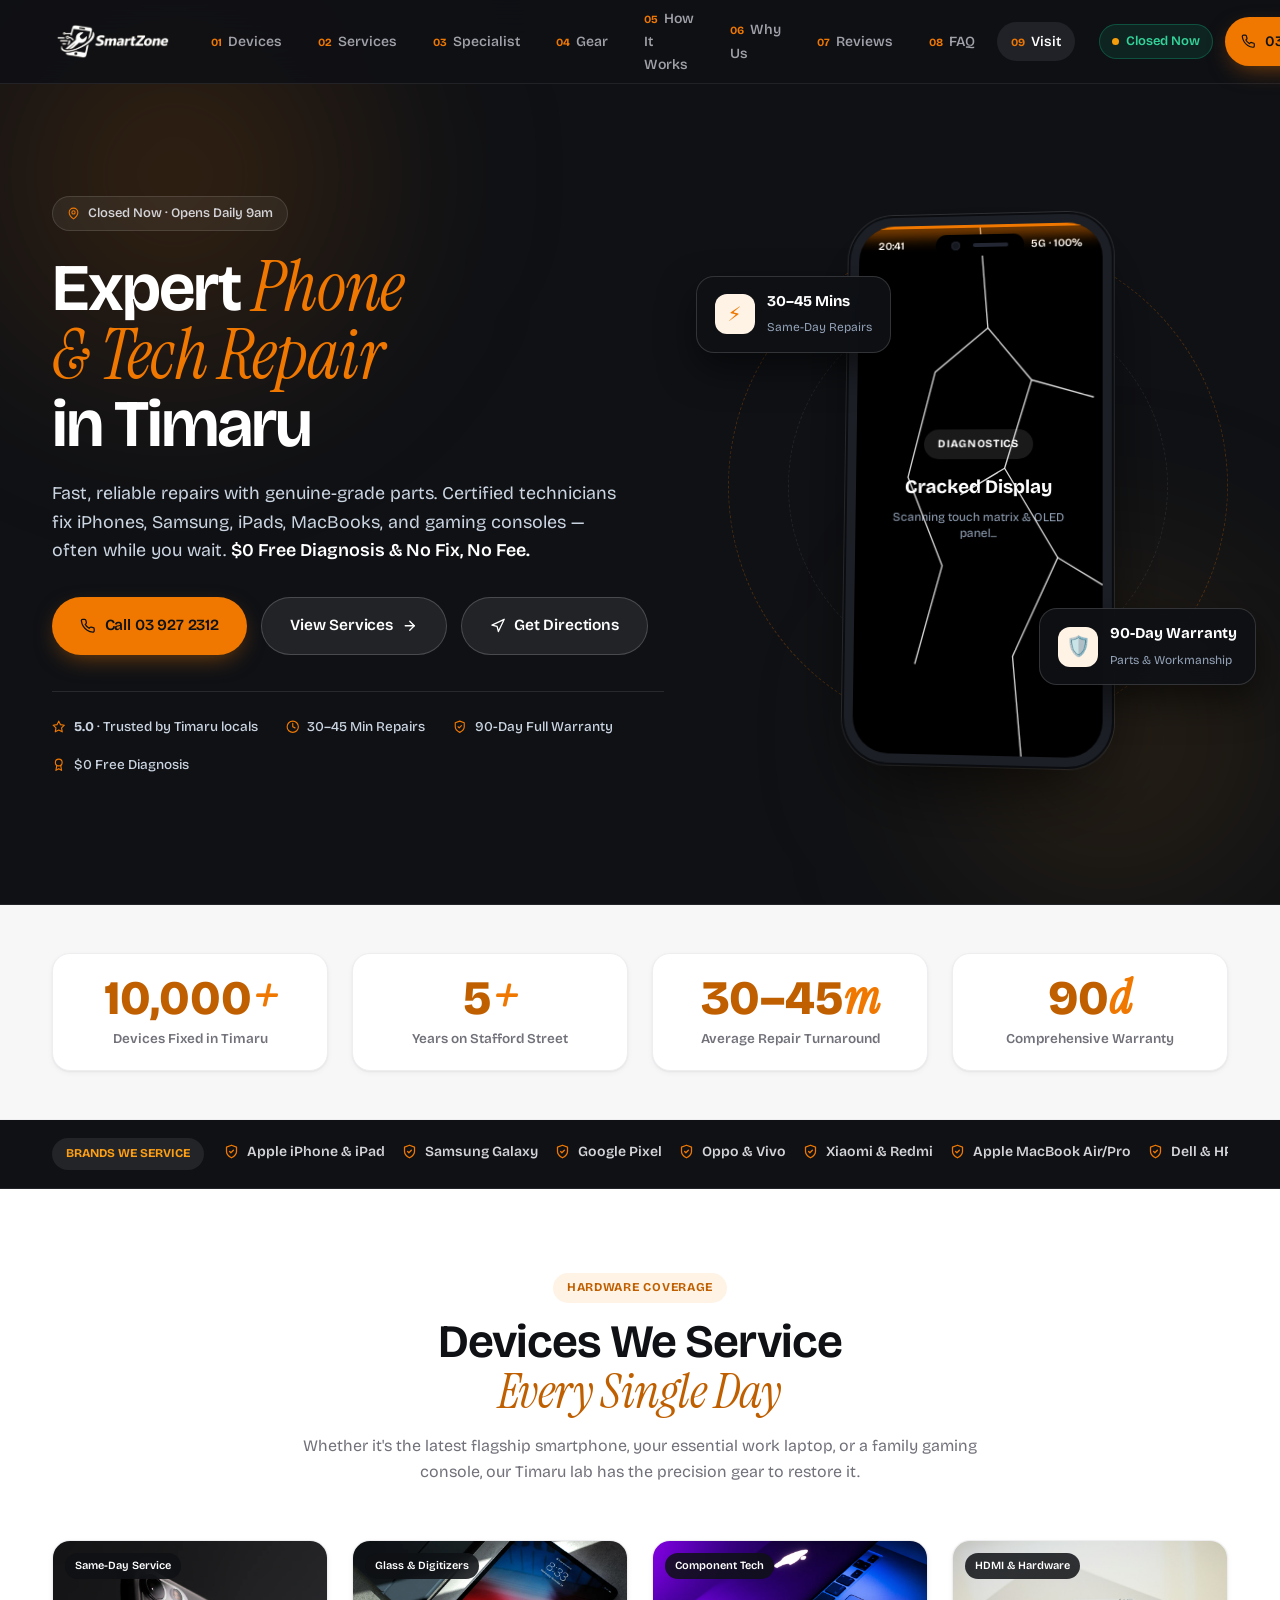
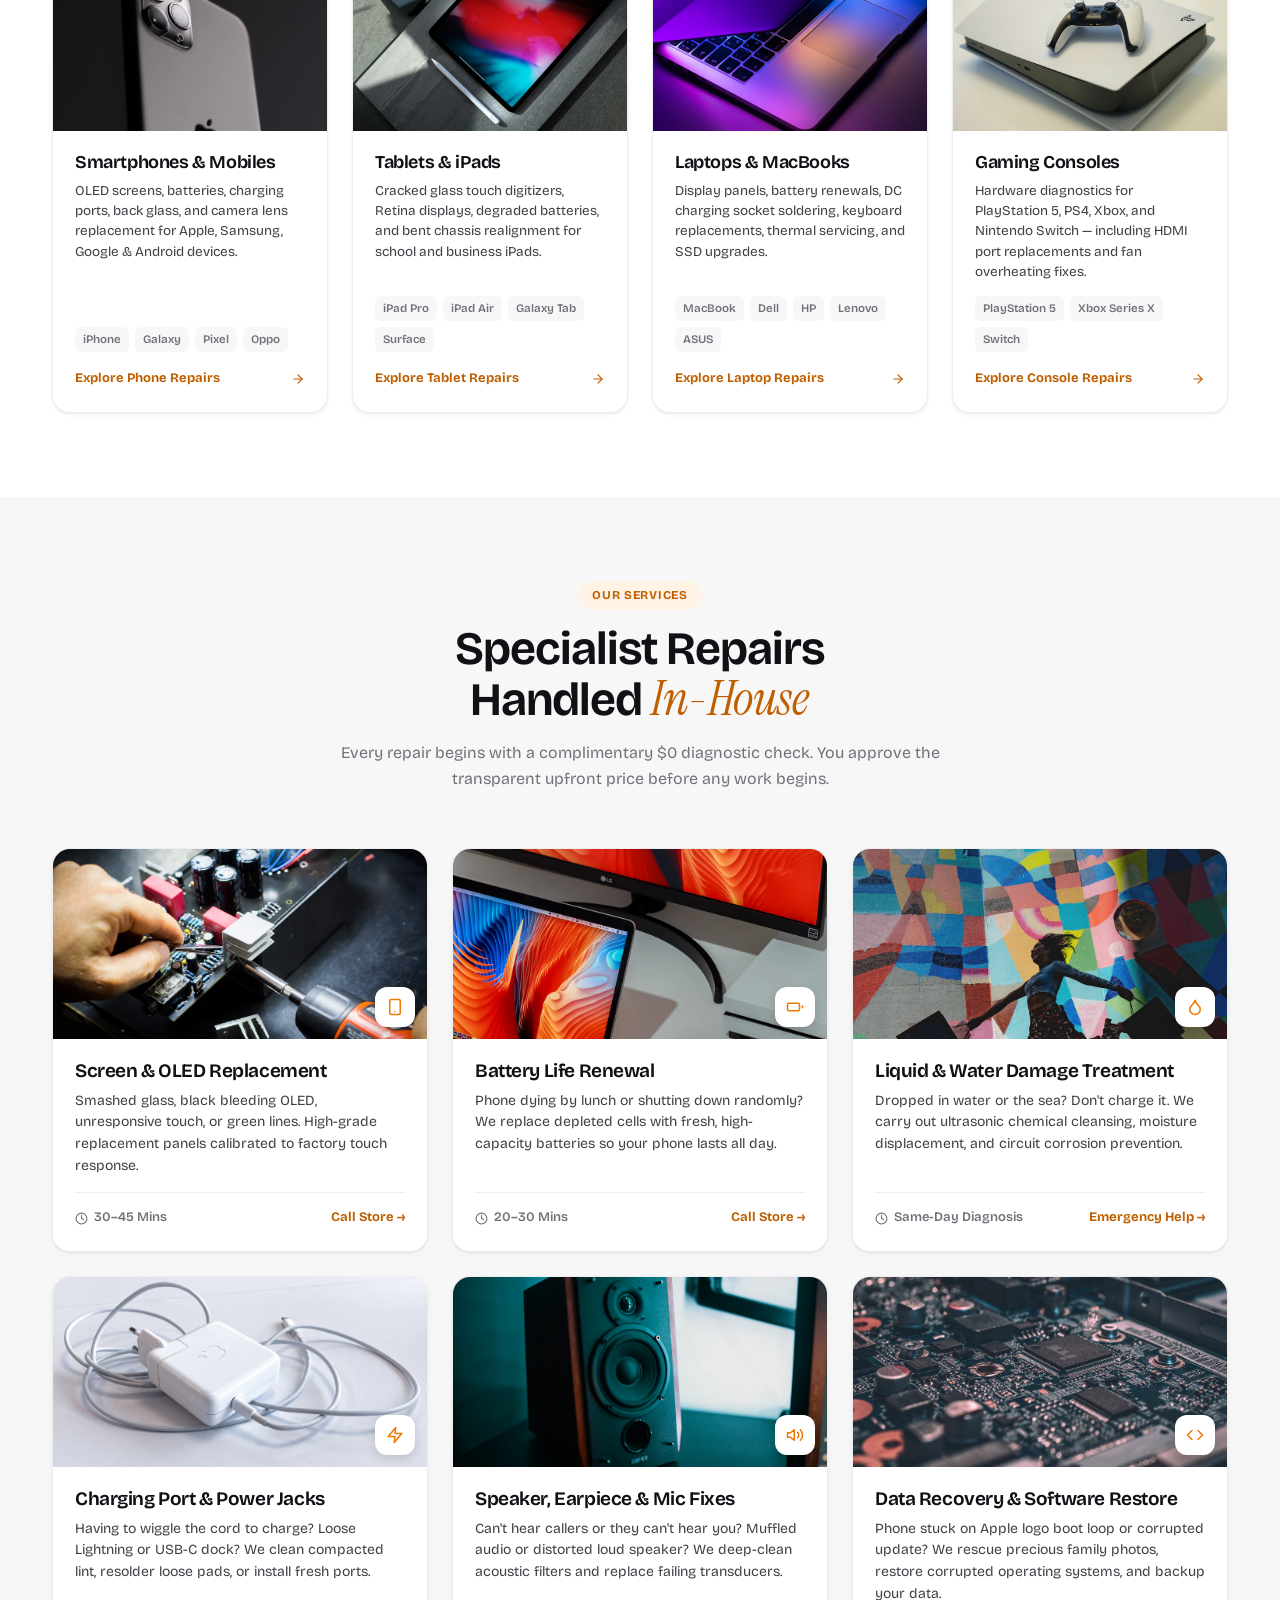
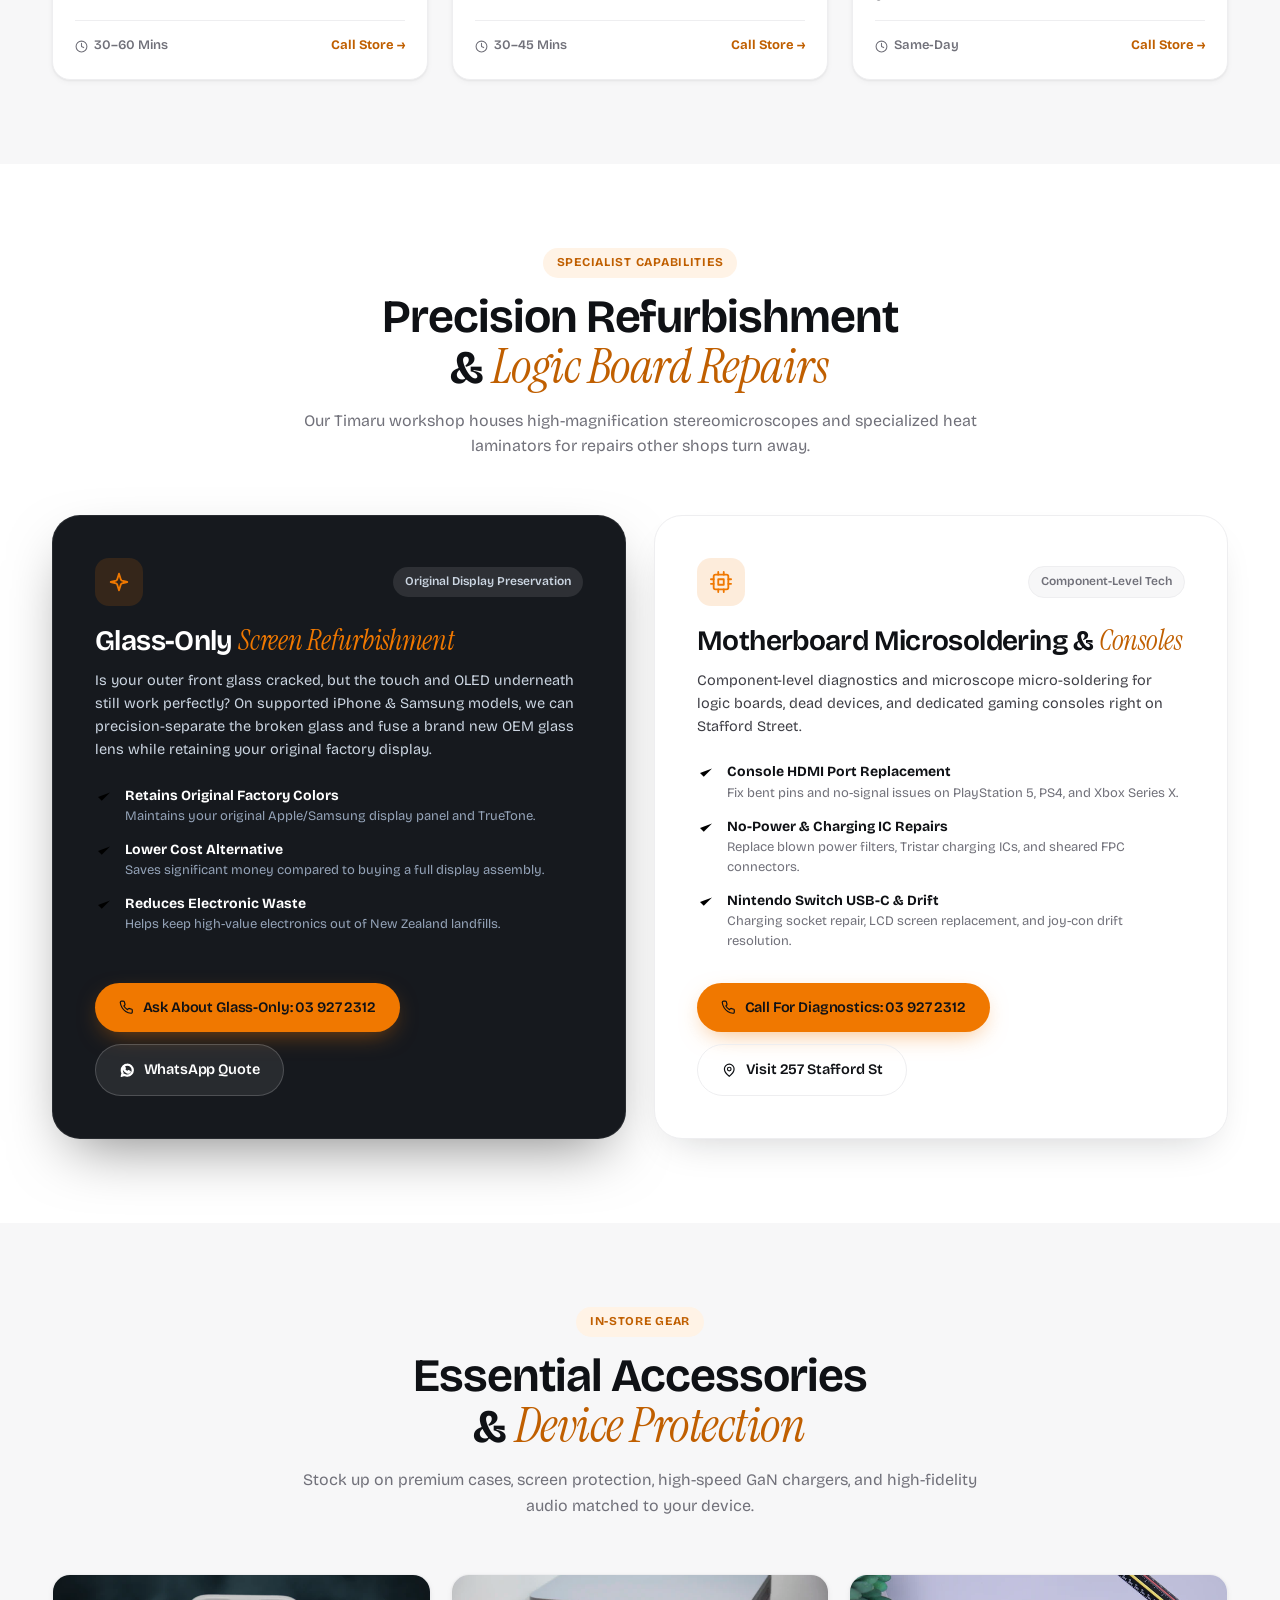
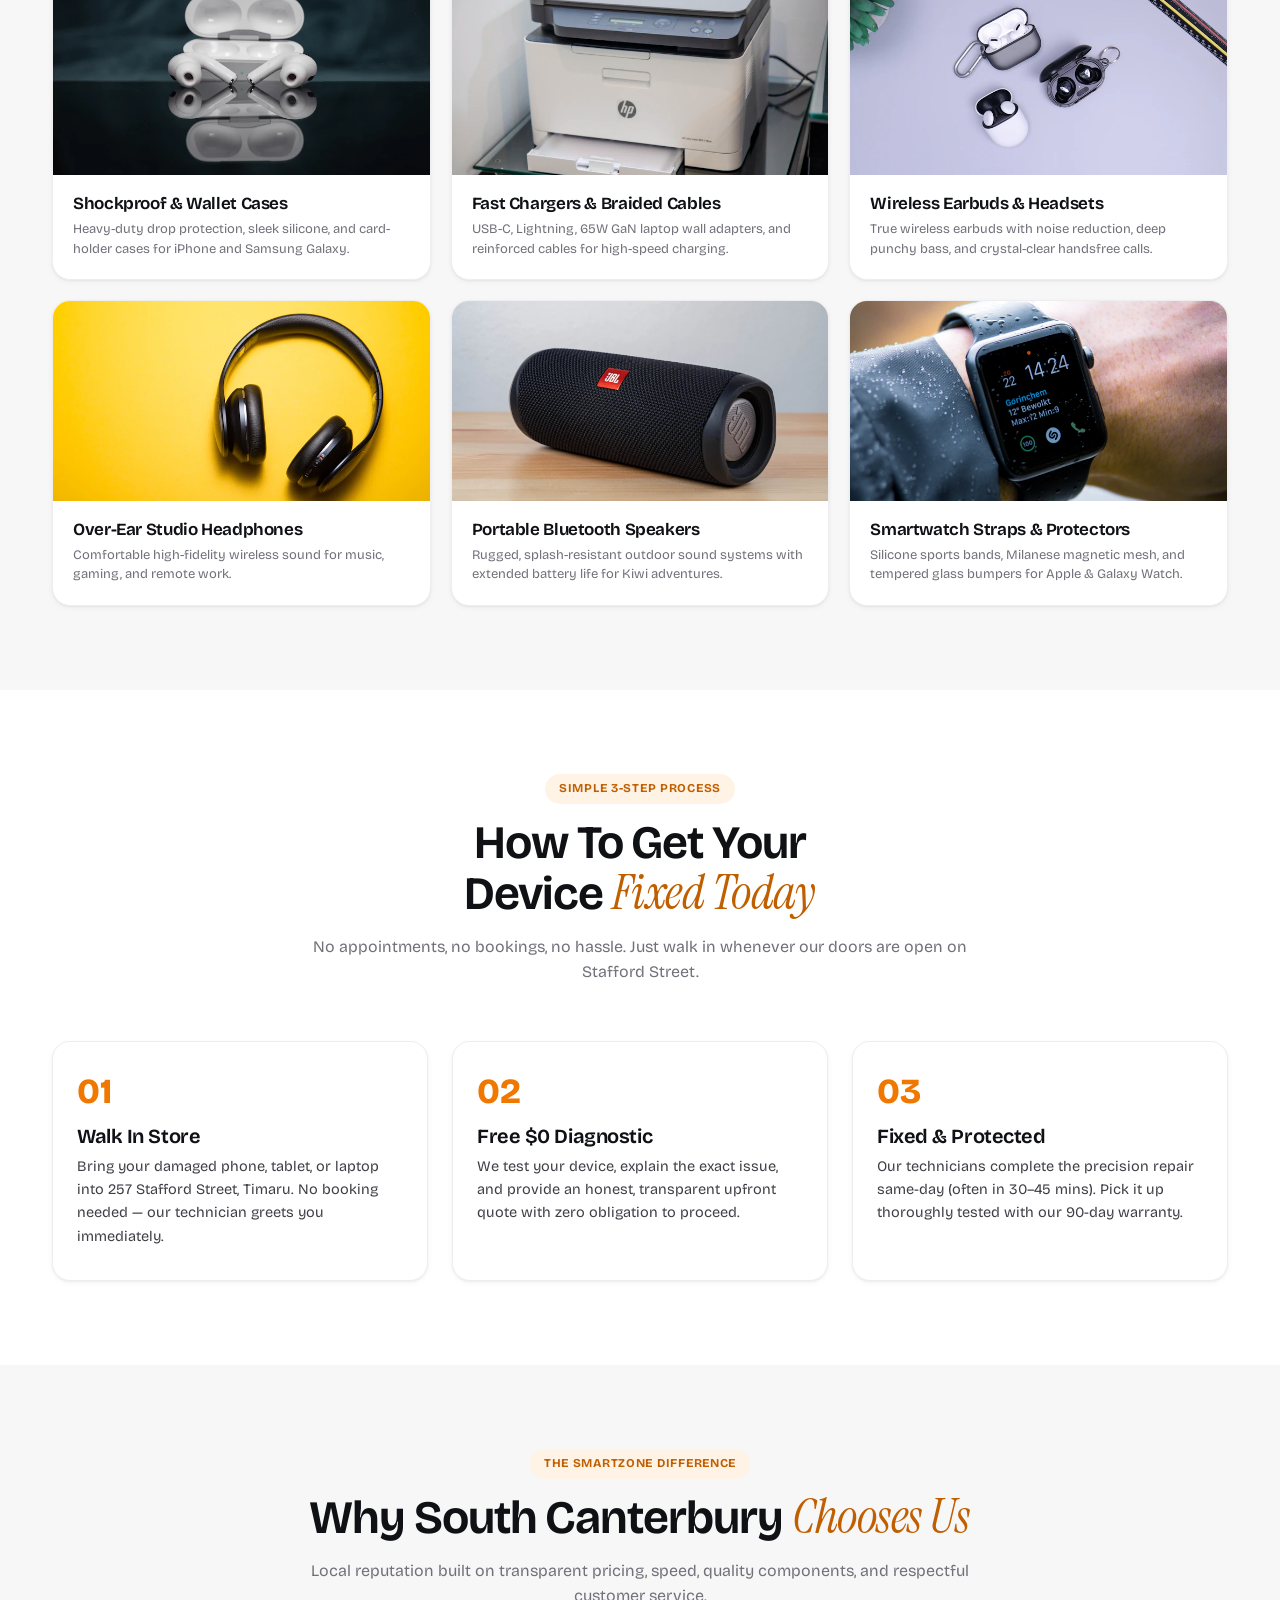
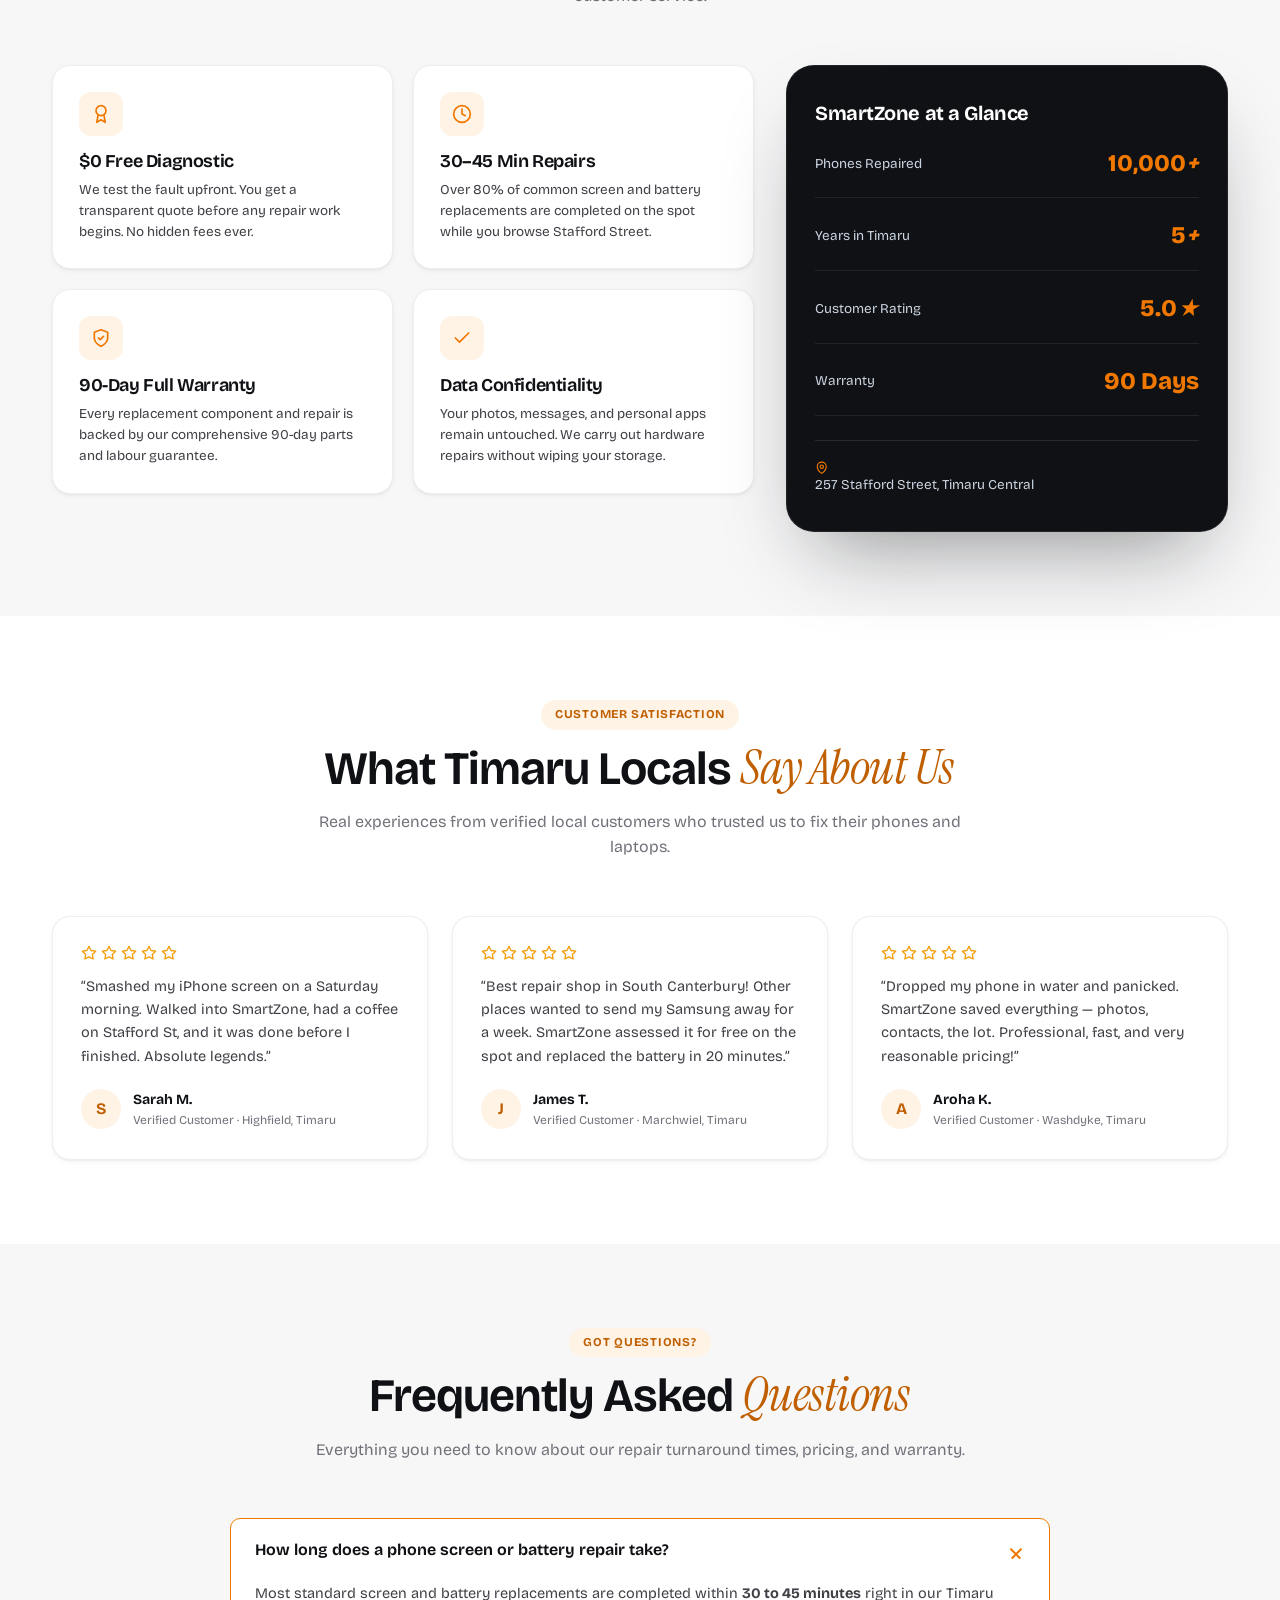
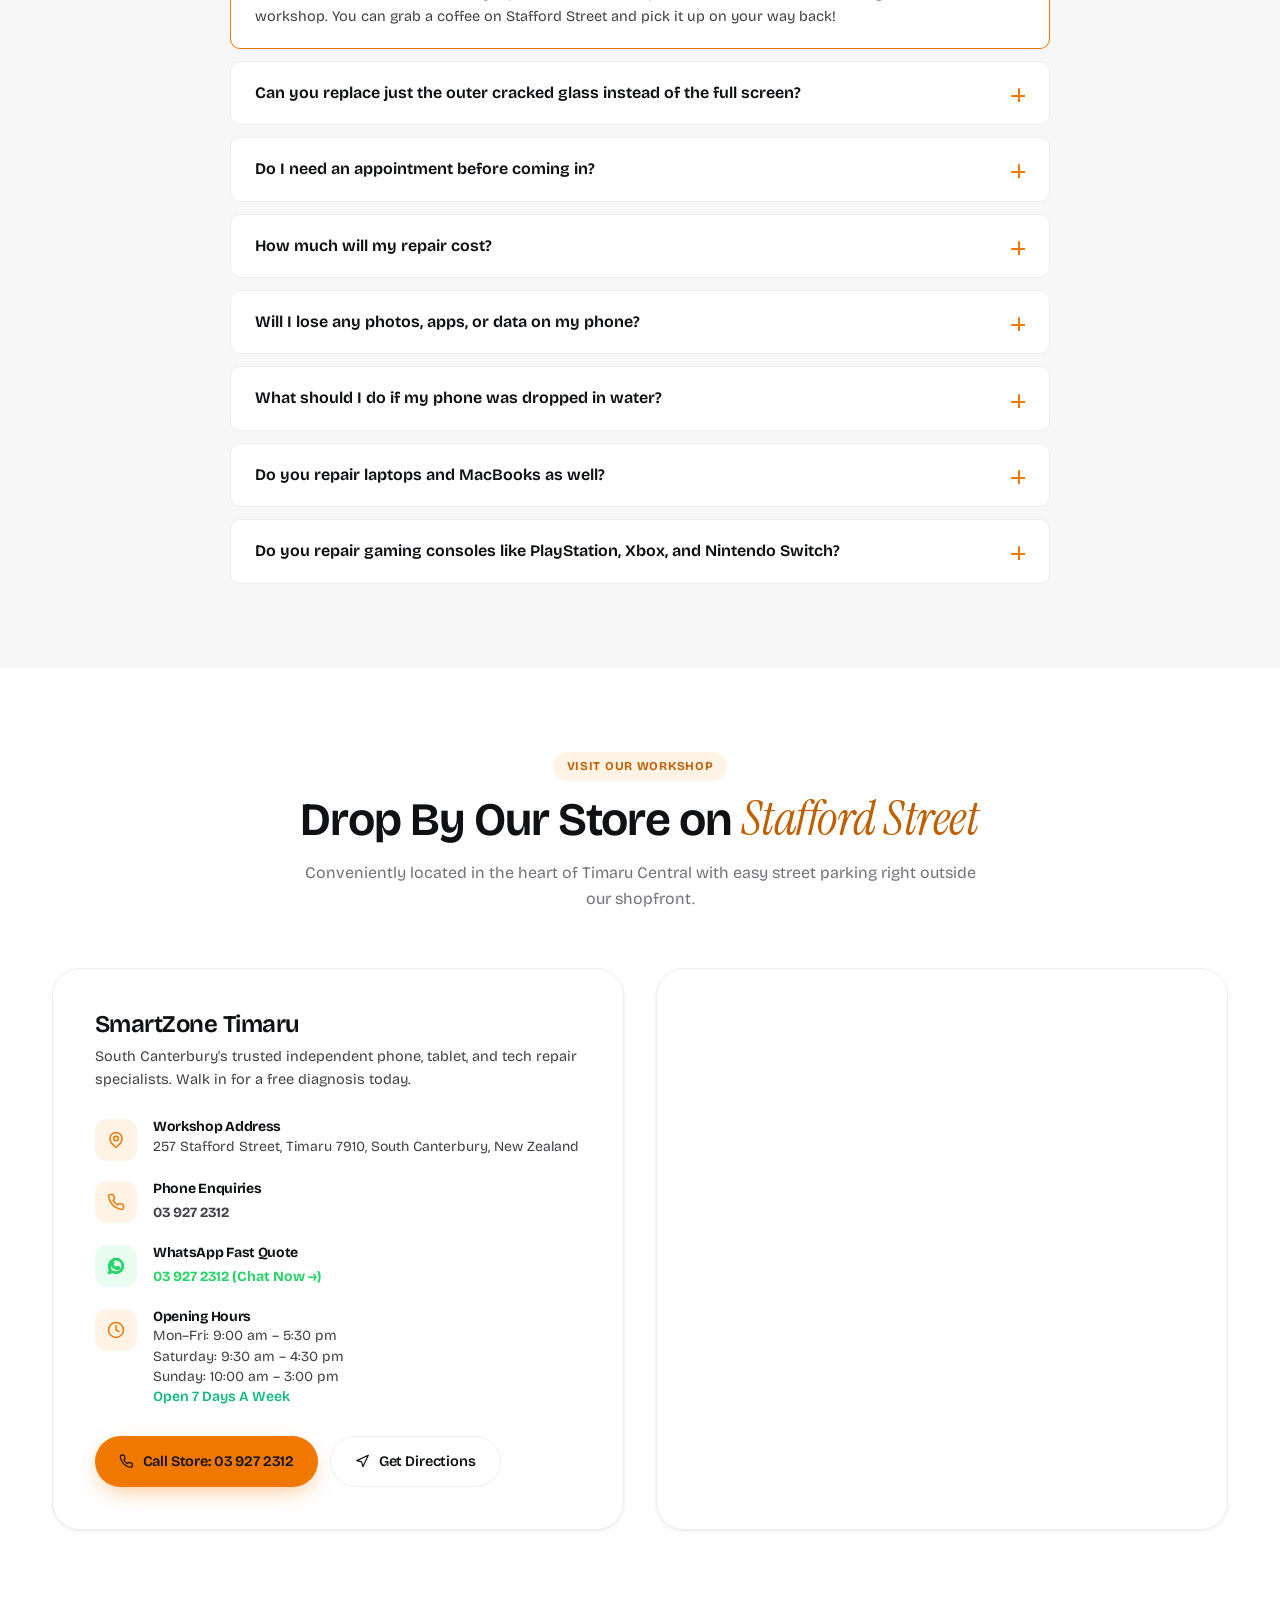
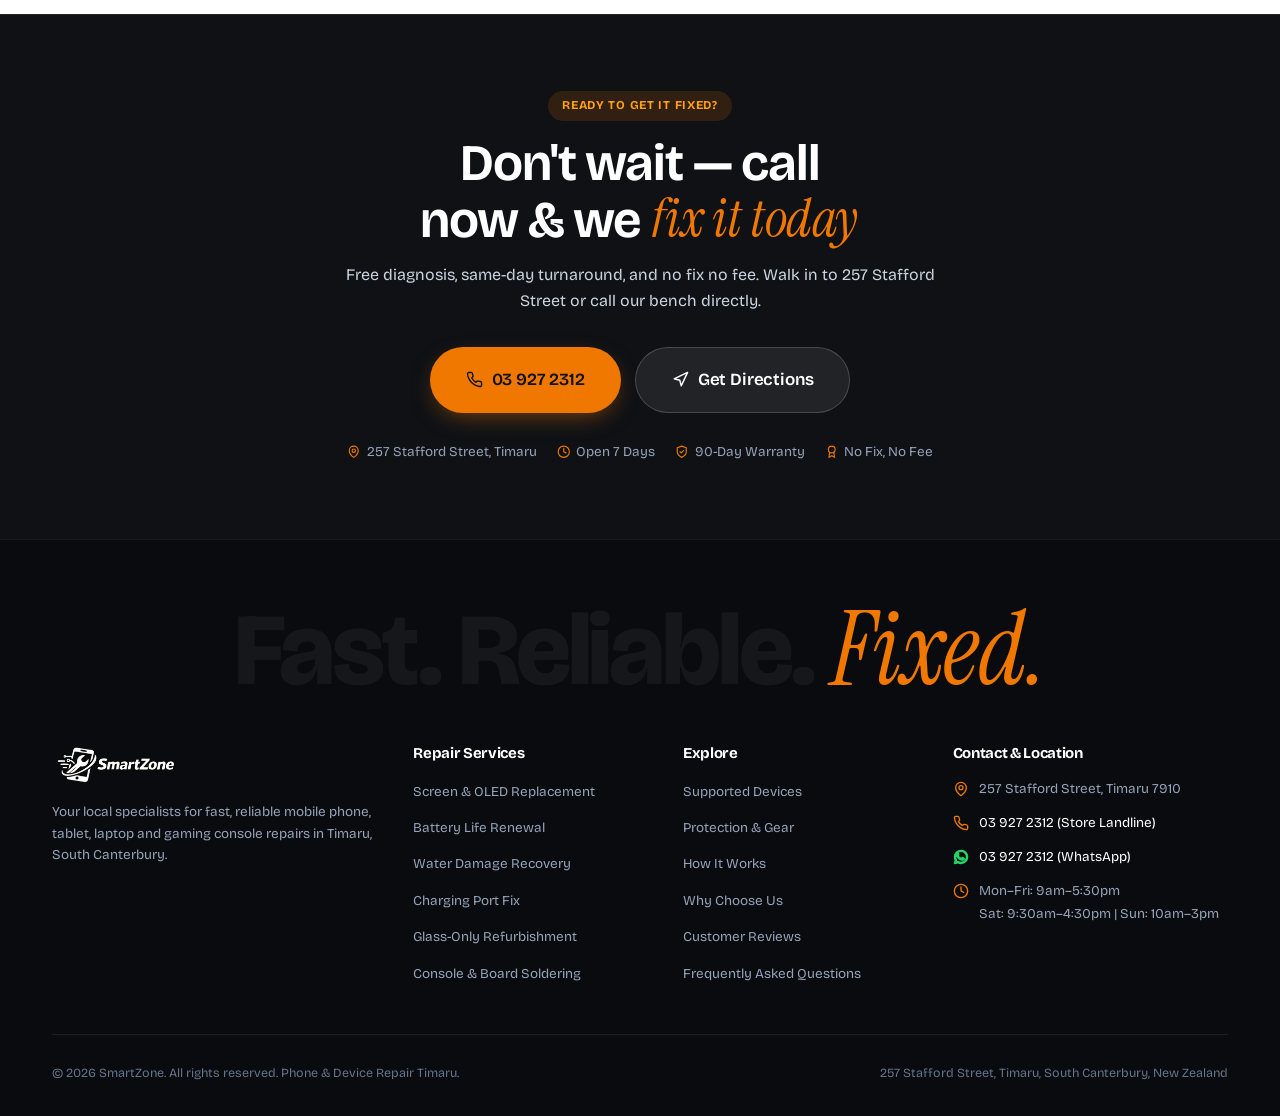
==== commit 469d0251: "Create advanced SmartZone design: keep beloved hero & brand identity, add hardware cards, ticker, sp" ====
--- a/public/index.html
+++ b/public/index.html
@@ -1,40 +1,49 @@
 <!DOCTYPE html>
 <html lang="en-NZ">
 <head>
-  <meta charset="utf-8">
-  <meta name="viewport" content="width=device-width, initial-scale=1, viewport-fit=cover">
-  <title>SmartZone | Phone, Tablet &amp; Laptop Repairs in Timaru</title>
-  <meta name="description" content="Timaru's leading device repair specialists. Fast screen replacement, battery renewal, liquid damage fixes, and accessories at 257 Stafford Street, Timaru. Free diagnosis!">
+  <meta charset="UTF-8">
+  <meta name="viewport" content="width=device-width, initial-scale=1.0, viewport-fit=cover">
+  <title>SmartZone — Phone, Tablet &amp; Laptop Repairs in Timaru | Same-Day Service</title>
+  <meta name="description" content="Cracked screen? Degraded battery? Water damage? SmartZone fixes iPhones, Samsung, laptops, iPads &amp; gaming consoles in Timaru. Free diagnosis, same-day repairs, 90-day warranty.">
+  <meta name="theme-color" content="#0F1115">
   <link rel="canonical" href="https://smartzonenz.co.nz/">
-  <meta name="theme-color" content="#0a0e17">
-
+
+  <!-- Open Graph / Social Media -->
   <meta property="og:type" content="website">
+  <meta property="og:locale" content="en_NZ">
   <meta property="og:site_name" content="SmartZone">
-  <meta property="og:title" content="SmartZone | Expert Device Repair in Timaru, NZ">
-  <meta property="og:description" content="Phone, tablet and laptop repairs in Timaru. $0 Free diagnosis, same-day repairs, and transparent pricing. 257 Stafford Street.">
+  <meta property="og:title" content="SmartZone — Phone, Tablet &amp; Laptop Repairs in Timaru">
+  <meta property="og:description" content="Timaru's trusted repair specialists for phones, MacBooks, tablets, and gaming consoles. Free $0 diagnosis, same-day service, 90-day warranty. 257 Stafford Street.">
   <meta property="og:url" content="https://smartzonenz.co.nz/">
   <meta property="og:image" content="https://smartzonenz.co.nz/images/hero/hero-tech-workshop.jpg">
-
-  <link rel="icon" href="favicon.svg" type="image/svg+xml">
-  <link rel="icon" href="favicon.ico" type="image/x-icon">
-  <link rel="apple-touch-icon" href="apple-touch-icon.png">
+  <meta name="twitter:card" content="summary_large_image">
+
+  <!-- Favicons -->
+  <link rel="icon" type="image/svg+xml" href="favicon.svg">
+  <link rel="icon" type="image/x-icon" href="favicon.ico">
+  <link rel="apple-touch-icon" sizes="180x180" href="apple-touch-icon.png">
   <link rel="manifest" href="site.webmanifest">
 
-  <!-- Preconnect to Google Fonts -->
+  <!-- Fonts: Bricolage Grotesque (all text) · Instrument Serif (italic accents) -->
   <link rel="preconnect" href="https://fonts.googleapis.com">
   <link rel="preconnect" href="https://fonts.gstatic.com" crossorigin>
-  <link rel="stylesheet" href="style.css?v=3.0">
-
-  <!-- Schema.org Structured Data -->
+  <link href="https://fonts.googleapis.com/css2?family=Bricolage+Grotesque:opsz,wdth,wght@12..96,75..100,400..800&family=Instrument+Serif:ital@0;1&display=swap" rel="stylesheet">
+
+  <link rel="stylesheet" href="css/styles.css">
+  <script>document.documentElement.classList.add("js")</script>
+  <script src="js/main.js" defer></script>
+
+  <!-- Local Business Structured Data -->
   <script type="application/ld+json">
   {
     "@context": "https://schema.org",
     "@type": "MobilePhoneStore",
     "name": "SmartZone",
+    "description": "Fast, reliable device and mobile phone repairs in Timaru. Same-day service, certified technicians, 90-day warranty, no fix no fee.",
     "url": "https://smartzonenz.co.nz/",
-    "telephone": "+6439272312",
+    "logo": "https://smartzonenz.co.nz/images/smartzone-logo.png",
     "image": "https://smartzonenz.co.nz/images/hero/hero-tech-workshop.jpg",
-    "logo": "https://smartzonenz.co.nz/images/smartzone-logo.png",
+    "telephone": "+64 3 927 2312",
     "priceRange": "$$",
     "address": {
       "@type": "PostalAddress",
@@ -44,7 +53,6 @@
       "addressRegion": "South Canterbury",
       "addressCountry": "NZ"
     },
-    "hasMap": "https://www.google.com/maps/search/SmartZone%2C+257+Stafford+Street%2C+Timaru",
     "openingHoursSpecification": [
       {
         "@type": "OpeningHoursSpecification",
@@ -64,239 +72,239 @@
         "opens": "10:00",
         "closes": "15:00"
       }
+    ],
+    "areaServed": "Timaru, South Canterbury, New Zealand"
+  }
+  </script>
+  <script type="application/ld+json">
+  {
+    "@context": "https://schema.org",
+    "@type": "FAQPage",
+    "mainEntity": [
+      {"@type": "Question", "name": "Do I need an appointment?", "acceptedAnswer": {"@type": "Answer", "text": "No appointment needed. Walk in anytime during opening hours at 257 Stafford Street, Timaru."}},
+      {"@type": "Question", "name": "How long does a phone or tablet repair take?", "acceptedAnswer": {"@type": "Answer", "text": "Most standard screen and battery replacements are done in 30 to 45 minutes while you wait."}},
+      {"@type": "Question", "name": "What if you can't fix my device?", "acceptedAnswer": {"@type": "Answer", "text": "No fix, no fee. If we can't fix your device, you pay nothing on standard diagnosis."}},
+      {"@type": "Question", "name": "Can you replace just the outer glass instead of the full screen?", "acceptedAnswer": {"@type": "Answer", "text": "Yes! Where suitable, on compatible smartphones and tablets where OLED/touch is intact, glass-only refurbishment preserves your original factory display panel."}},
+      {"@type": "Question", "name": "Do you repair gaming consoles and laptops?", "acceptedAnswer": {"@type": "Answer", "text": "Yes! We repair PlayStation 5, Xbox, Nintendo Switch, MacBooks, and Windows laptops for HDMI ports, power faults, overheating, and broken screens."}}
     ]
   }
   </script>
 </head>
 <body>
 
-  <!-- SVGs Symbol Sprite Definition -->
-  <svg class="sr-only" style="display:none" xmlns="http://www.w3.org/2000/svg">
-    <defs>
-      <symbol id="icon-phone" viewBox="0 0 24 24" fill="none" stroke="currentColor" stroke-width="2" stroke-linecap="round" stroke-linejoin="round">
-        <path d="M22 16.92v3a2 2 0 0 1-2.18 2 19.79 19.79 0 0 1-8.63-3.07 19.5 19.5 0 0 1-6-6 19.79 19.79 0 0 1-3.07-8.67A2 2 0 0 1 4.11 2h3a2 2 0 0 1 2 1.72 12.84 12.84 0 0 0 .7 2.81 2 2 0 0 1-.45 2.11L8.09 9.91a16 16 0 0 0 6 6l1.27-1.27a2 2 0 0 1 2.11-.45 12.84 12.84 0 0 0 2.81.7A2 2 0 0 1 22 16.92z"/>
-      </symbol>
-      <symbol id="icon-pin" viewBox="0 0 24 24" fill="none" stroke="currentColor" stroke-width="2" stroke-linecap="round" stroke-linejoin="round">
-        <path d="M20 10c0 6-8 12-8 12s-8-6-8-12a8 8 0 0 1 16 0Z"/><circle cx="12" cy="10" r="3"/>
-      </symbol>
-      <symbol id="icon-clock" viewBox="0 0 24 24" fill="none" stroke="currentColor" stroke-width="2" stroke-linecap="round" stroke-linejoin="round">
-        <circle cx="12" cy="12" r="10"/><polyline points="12 6 12 12 16 14"/>
-      </symbol>
-      <symbol id="icon-mail" viewBox="0 0 24 24" fill="none" stroke="currentColor" stroke-width="2" stroke-linecap="round" stroke-linejoin="round">
-        <rect width="20" height="16" x="2" y="4" rx="2"/><path d="m22 7-8.97 5.7a1.94 1.94 0 0 1-2.06 0L2 7"/>
-      </symbol>
-      <symbol id="icon-screen" viewBox="0 0 24 24" fill="none" stroke="currentColor" stroke-width="2" stroke-linecap="round" stroke-linejoin="round">
-        <rect width="14" height="20" x="5" y="2" rx="2" ry="2"/><path d="M12 18h.01"/>
-      </symbol>
-      <symbol id="icon-battery" viewBox="0 0 24 24" fill="none" stroke="currentColor" stroke-width="2" stroke-linecap="round" stroke-linejoin="round">
-        <rect width="16" height="10" x="2" y="7" rx="2" ry="2"/><line x1="22" x2="22" y1="11" y2="13"/>
-      </symbol>
-      <symbol id="icon-droplet" viewBox="0 0 24 24" fill="none" stroke="currentColor" stroke-width="2" stroke-linecap="round" stroke-linejoin="round">
-        <path d="M12 22a7 7 0 0 0 7-7c0-2-1-3.9-3-5.5s-3.5-4-4-6.5c-.5 2.5-2 4.9-4 6.5C6 11.1 5 13 5 15a7 7 0 0 0 7 7z"/>
-      </symbol>
-      <symbol id="icon-zap" viewBox="0 0 24 24" fill="none" stroke="currentColor" stroke-width="2" stroke-linecap="round" stroke-linejoin="round">
-        <polygon points="13 2 3 14 12 14 11 22 21 10 12 10 13 2"/>
-      </symbol>
-      <symbol id="icon-speaker" viewBox="0 0 24 24" fill="none" stroke="currentColor" stroke-width="2" stroke-linecap="round" stroke-linejoin="round">
-        <polygon points="11 5 6 9 2 9 2 15 6 15 11 19 11 5"/><path d="M15.54 8.46a5 5 0 0 1 0 7.07"/><path d="M19.07 4.93a10 10 0 0 1 0 14.14"/>
-      </symbol>
-      <symbol id="icon-code" viewBox="0 0 24 24" fill="none" stroke="currentColor" stroke-width="2" stroke-linecap="round" stroke-linejoin="round">
-        <polyline points="16 18 22 12 16 6"/><polyline points="8 6 2 12 8 18"/>
-      </symbol>
-      <symbol id="icon-shield" viewBox="0 0 24 24" fill="none" stroke="currentColor" stroke-width="2" stroke-linecap="round" stroke-linejoin="round">
-        <path d="M12 22s8-4 8-10V5l-8-3-8 3v7c0 6 8 10 8 10"/>
-      </symbol>
-      <symbol id="icon-award" viewBox="0 0 24 24" fill="none" stroke="currentColor" stroke-width="2" stroke-linecap="round" stroke-linejoin="round">
-        <circle cx="12" cy="8" r="7"/><polyline points="8.21 13.89 7 23 12 20 17 23 15.79 13.88"/>
-      </symbol>
-      <symbol id="icon-star" viewBox="0 0 24 24" fill="currentColor">
-        <polygon points="12 2 15.09 8.26 22 9.27 17 14.14 18.18 21.02 12 17.77 5.82 21.02 7 14.14 2 9.27 8.91 8.26 12 2"/>
-      </symbol>
-      <symbol id="icon-arrow-right" viewBox="0 0 24 24" fill="none" stroke="currentColor" stroke-width="2" stroke-linecap="round" stroke-linejoin="round">
-        <path d="M5 12h14"/><path d="m12 5 7 7-7 7"/>
-      </symbol>
-      <symbol id="icon-tablet" viewBox="0 0 24 24" fill="none" stroke="currentColor" stroke-width="2" stroke-linecap="round" stroke-linejoin="round">
-        <rect width="16" height="20" x="4" y="2" rx="2" ry="2"/><line x1="12" x2="12.01" y1="18" y2="18"/>
-      </symbol>
-      <symbol id="icon-laptop" viewBox="0 0 24 24" fill="none" stroke="currentColor" stroke-width="2" stroke-linecap="round" stroke-linejoin="round">
-        <path d="M20 16V7a2 2 0 0 0-2-2H6a2 2 0 0 0-2 2v9m16 0H4m16 0 1.28 2.55a1 1 0 0 1-.9 1.45H3.62a1 1 0 0 1-.9-1.45L4 16"/>
-      </symbol>
-      <symbol id="icon-watch" viewBox="0 0 24 24" fill="none" stroke="currentColor" stroke-width="2" stroke-linecap="round" stroke-linejoin="round">
-        <circle cx="12" cy="12" r="7"/><polyline points="12 9 12 12 13.5 13.5"/><path d="M16.51 17.35l-.85 3.22a2 2 0 0 1-1.93 1.43H10.27a2 2 0 0 1-1.93-1.43l-.85-3.22"/><path d="M7.49 6.65l.85-3.22A2 2 0 0 1 10.27 2h3.46a2 2 0 0 1 1.93 1.43l.85 3.22"/>
-      </symbol>
-      <symbol id="icon-menu" viewBox="0 0 24 24" fill="none" stroke="currentColor" stroke-width="2" stroke-linecap="round" stroke-linejoin="round">
-        <line x1="4" x2="20" y1="12" y2="12"/><line x1="4" x2="20" y1="6" y2="6"/><line x1="4" x2="20" y1="18" y2="18"/>
-      </symbol>
-      <symbol id="icon-whatsapp" viewBox="0 0 24 24" fill="currentColor">
-        <path d="M12.04 2c-5.46 0-9.91 4.45-9.91 9.91 0 1.75.46 3.45 1.32 4.95L2.05 22l5.25-1.38c1.45.79 3.08 1.21 4.74 1.21 5.46 0 9.91-4.45 9.91-9.91 0-2.65-1.03-5.14-2.9-7.01A9.816 9.816 0 0 0 12.04 2m.01 1.67c2.2 0 4.26.86 5.82 2.42a8.225 8.225 0 0 1 2.41 5.83c0 4.54-3.7 8.24-8.24 8.24-1.48 0-2.93-.4-4.2-1.15l-.3-.18-3.12.82.83-3.04-.2-.31a8.196 8.196 0 0 1-1.26-4.38c0-4.54 3.7-8.24 8.25-8.24m4.53 11.53c-.25.7-1.47 1.35-2.02 1.4-.55.05-1.06.25-3.57-.75-3.01-1.2-4.9-4.32-5.05-4.52-.15-.2-1.18-1.58-1.18-3.01 0-1.43.75-2.14 1.01-2.44.25-.3.55-.38.75-.38.2 0 .43 0 .61.01.2 0 .45-.07.7.53.25.61.85 2.07.92 2.22.07.15.12.33.02.53-.1.2-.15.33-.3.51-.15.18-.31.33-.46.53-.15.15-.3.33-.13.63.18.3.78 1.28 1.67 2.07 1.14 1.02 2.1 1.34 2.4 1.49.3.15.48.13.66-.08.18-.2.75-.87.95-1.17.2-.3.4-.25.68-.15.28.1 1.73.82 2.03.97.3.15.5.23.58.35.08.13.08.73-.17 1.43"/>
-      </symbol>
-      <symbol id="icon-check" viewBox="0 0 24 24" fill="none" stroke="currentColor" stroke-width="2.5" stroke-linecap="round" stroke-linejoin="round">
-        <polyline points="20 6 9 17 4 12"/>
-      </symbol>
-      <symbol id="icon-sparkle" viewBox="0 0 24 24" fill="none" stroke="currentColor" stroke-width="2" stroke-linecap="round" stroke-linejoin="round">
-        <path d="M12 3l1.9 6.1a2 2 0 0 0 1.3 1.3L21 12l-5.8 1.6a2 2 0 0 0-1.3 1.3L12 21l-1.9-6.1a2 2 0 0 0-1.3-1.3L3 12l5.8-1.6a2 2 0 0 0 1.3-1.3L12 3z"/>
-      </symbol>
-      <symbol id="icon-cpu" viewBox="0 0 24 24" fill="none" stroke="currentColor" stroke-width="2" stroke-linecap="round" stroke-linejoin="round">
-        <rect x="4" y="4" width="16" height="16" rx="2"/><rect x="9" y="9" width="6" height="6"/><path d="M9 1v3M15 1v3M9 20v3M15 20v3M20 9h3M20 14h3M1 9h3M1 14h3"/>
-      </symbol>
-      <symbol id="icon-gamepad" viewBox="0 0 24 24" fill="none" stroke="currentColor" stroke-width="2" stroke-linecap="round" stroke-linejoin="round">
-        <line x1="6" x2="10" y1="12" y2="12"/><line x1="8" x2="8" y1="10" y2="14"/>
-        <line x1="15" x2="15.01" y1="13" y2="13"/><line x1="18" x2="18.01" y1="11" y2="11"/>
-        <rect width="20" height="12" x="2" y="6" rx="6"/>
-      </symbol>
-    </defs>
+  <!-- SVG Icons Sprite -->
+  <svg xmlns="http://www.w3.org/2000/svg" style="display:none" aria-hidden="true">
+    <symbol id="i-phone" viewBox="0 0 24 24"><path d="M22 16.92v3a2 2 0 0 1-2.18 2 19.79 19.79 0 0 1-8.63-3.07 19.5 19.5 0 0 1-6-6 19.79 19.79 0 0 1-3.07-8.67A2 2 0 0 1 4.11 2h3a2 2 0 0 1 2 1.72 12.84 12.84 0 0 0 .7 2.81 2 2 0 0 1-.45 2.11L8.09 9.91a16 16 0 0 0 6 6l1.27-1.27a2 2 0 0 1 2.11-.45 12.84 12.84 0 0 0 2.81.7A2 2 0 0 1 22 16.92z"/></symbol>
+    <symbol id="i-pin" viewBox="0 0 24 24"><path d="M20 10c0 6-8 12-8 12s-8-6-8-12a8 8 0 0 1 16 0Z"/><circle cx="12" cy="10" r="3"/></symbol>
+    <symbol id="i-clock" viewBox="0 0 24 24"><circle cx="12" cy="12" r="10"/><path d="M12 6v6l4 2"/></symbol>
+    <symbol id="i-shield" viewBox="0 0 24 24"><path d="M12 22s8-4 8-10V5l-8-3-8 3v7c0 6 8 10 8 10z"/><path d="m9 12 2 2 4-4"/></symbol>
+    <symbol id="i-award" viewBox="0 0 24 24"><circle cx="12" cy="8" r="6"/><path d="M15.48 12.89 17 22l-5-3-5 3 1.52-9.11"/></symbol>
+    <symbol id="i-zap" viewBox="0 0 24 24"><path d="M13 2 3 14h9l-1 8 10-12h-9l1-8z"/></symbol>
+    <symbol id="i-check" viewBox="0 0 24 24"><polyline points="20 6 9 17 4 12"/></symbol>
+    <symbol id="i-star" viewBox="0 0 24 24"><polygon points="12 2 15.09 8.26 22 9.27 17 14.14 18.18 21.02 12 17.77 5.82 21.02 7 14.14 2 9.27 8.91 8.26 12 2"/></symbol>
+    <symbol id="i-sparkle" viewBox="0 0 24 24"><path d="M12 3l1.9 6.1a2 2 0 0 0 1.3 1.3L21 12l-5.8 1.6a2 2 0 0 0-1.3 1.3L12 21l-1.9-6.1a2 2 0 0 0-1.3-1.3L3 12l5.8-1.6a2 2 0 0 0 1.3-1.3L12 3z"/></symbol>
+    <symbol id="i-cpu" viewBox="0 0 24 24"><rect x="4" y="4" width="16" height="16" rx="2"/><rect x="9" y="9" width="6" height="6"/><path d="M9 1v3M15 1v3M9 20v3M15 20v3M20 9h3M20 14h3M1 9h3M1 14h3"/></symbol>
+    <symbol id="i-gamepad" viewBox="0 0 24 24"><line x1="6" x2="10" y1="12" y2="12"/><line x1="8" x2="8" y1="10" y2="14"/><line x1="15" x2="15.01" y1="13" y2="13"/><line x1="18" x2="18.01" y1="11" y2="11"/><rect width="20" height="12" x="2" y="6" rx="6"/></symbol>
+    <symbol id="i-screen" viewBox="0 0 24 24"><rect width="14" height="20" x="5" y="2" rx="2" ry="2"/><path d="M12 18h.01"/></symbol>
+    <symbol id="i-battery" viewBox="0 0 24 24"><rect width="16" height="10" x="2" y="7" rx="2" ry="2"/><line x1="22" x2="22" y1="11" y2="13"/></symbol>
+    <symbol id="i-droplet" viewBox="0 0 24 24"><path d="M12 22a7 7 0 0 0 7-7c0-2-1-3.9-3-5.5s-3.5-4-4-6.5c-.5 2.5-2 4.9-4 6.5C6 11.1 5 13 5 15a7 7 0 0 0 7 7z"/></symbol>
+    <symbol id="i-speaker" viewBox="0 0 24 24"><polygon points="11 5 6 9 2 9 2 15 6 15 11 19 11 5"/><path d="M15.54 8.46a5 5 0 0 1 0 7.07"/><path d="M19.07 4.93a10 10 0 0 1 0 14.14"/></symbol>
+    <symbol id="i-code" viewBox="0 0 24 24"><polyline points="16 18 22 12 16 6"/><polyline points="8 6 2 12 8 18"/></symbol>
+    <symbol id="i-arrow-right" viewBox="0 0 24 24"><path d="M5 12h14"/><path d="m12 5 7 7-7 7"/></symbol>
+    <symbol id="i-arrow-up" viewBox="0 0 24 24"><path d="M12 19V5M5 12l7-7 7 7"/></symbol>
+    <symbol id="i-directions" viewBox="0 0 24 24"><polygon points="3 11 22 2 13 21 11 13 3 11"/></symbol>
+    <symbol id="i-menu" viewBox="0 0 24 24"><line x1="4" x2="20" y1="12" y2="12"/><line x1="4" x2="20" y1="6" y2="6"/><line x1="4" x2="20" y1="18" y2="18"/></symbol>
+    <symbol id="i-whatsapp" viewBox="0 0 24 24" fill="currentColor">
+      <path d="M12.04 2c-5.46 0-9.91 4.45-9.91 9.91 0 1.75.46 3.45 1.32 4.95L2.05 22l5.25-1.38c1.45.79 3.08 1.21 4.74 1.21 5.46 0 9.91-4.45 9.91-9.91 0-2.65-1.03-5.14-2.9-7.01A9.816 9.816 0 0 0 12.04 2m.01 1.67c2.2 0 4.26.86 5.82 2.42a8.225 8.225 0 0 1 2.41 5.83c0 4.54-3.7 8.24-8.24 8.24-1.48 0-2.93-.4-4.2-1.15l-.3-.18-3.12.82.83-3.04-.2-.31a8.196 8.196 0 0 1-1.26-4.38c0-4.54 3.7-8.24 8.25-8.24m4.53 11.53c-.25.7-1.47 1.35-2.02 1.4-.55.05-1.06.25-3.57-.75-3.01-1.2-4.9-4.32-5.05-4.52-.15-.2-1.18-1.58-1.18-3.01 0-1.43.75-2.14 1.01-2.44.25-.3.55-.38.75-.38.2 0 .43 0 .61.01.2 0 .45-.07.7.53.25.61.85 2.07.92 2.22.07.15.12.33.02.53-.1.2-.15.33-.3.51-.15.18-.31.33-.46.53-.15.15-.3.33-.13.63.18.3.78 1.28 1.67 2.07 1.14 1.02 2.1 1.34 2.4 1.49.3.15.48.13.66-.08.18-.2.75-.87.95-1.17.2-.3.4-.25.68-.15.28.1 1.73.82 2.03.97.3.15.5.23.58.35.08.13.08.73-.17 1.43"/>
+    </symbol>
   </svg>
 
-  <!-- ================= HEADER ================= -->
+  <a href="#main" class="skip-link">Skip to main content</a>
+  <div class="scroll-progress" aria-hidden="true"><span></span></div>
+
+  <!-- ================= SITE HEADER ================= -->
   <header class="site-header">
-    <div class="container">
-      <div class="nav-brand">
-        <a class="brand-logo-wrap" href="#top" aria-label="SmartZone Timaru">
-          <img src="images/smartzone-logo.png" alt="SmartZone" width="160" height="40">
-        </a>
-      </div>
-
-      <nav class="nav-links" id="navLinks" aria-label="Main Navigation">
-        <a href="#repairs">Repairs</a>
-        <a href="#devices">Devices</a>
-        <a href="#why-us">Why Us</a>
-        <a href="#accessories">Accessories</a>
-        <a href="#reviews">Reviews</a>
-        <a href="#faq">FAQ</a>
-        <a href="#visit">Visit</a>
+    <div class="container header-inner">
+      <a href="./" class="logo" aria-label="SmartZone — home">
+        <img src="images/smartzone-logo.png" alt="SmartZone — Phone Repair Timaru" width="155" height="40" fetchpriority="high">
+      </a>
+
+      <nav class="nav" id="main-nav" aria-label="Main navigation">
+        <a href="#devices"><span>01</span>Devices</a>
+        <a href="#services"><span>02</span>Services</a>
+        <a href="#specialist"><span>03</span>Specialist</a>
+        <a href="#accessories"><span>04</span>Gear</a>
+        <a href="#how-it-works"><span>05</span>How It Works</a>
+        <a href="#why-us"><span>06</span>Why Us</a>
+        <a href="#testimonials"><span>07</span>Reviews</a>
+        <a href="#faq"><span>08</span>FAQ</a>
+        <a href="#visit"><span>09</span>Visit</a>
       </nav>
 
-      <div class="header-actions">
-        <div class="status-pill" title="Open Today in Timaru">
+      <div class="header-ctas">
+        <div class="status-pill" title="Live store hours in Timaru">
           <span class="pulse-dot"></span>
           <span>Open Today</span>
         </div>
-        <a class="btn-header-wa" href="https://wa.me/6439272312?text=Hi%20SmartZone%2C%20I%20would%20like%20to%20enquire%20about%20a%20repair." target="_blank" rel="noopener">
-          <svg><use href="#icon-whatsapp"/></svg>
-          <span>WhatsApp</span>
-        </a>
-        <a class="btn-header-call" href="tel:+6439272312">
-          <svg><use href="#icon-phone"/></svg>
+
+        <a href="tel:+6439272312" class="btn btn-primary" aria-label="Call 03 927 2312">
+          <svg class="icon"><use href="#i-phone"/></svg>
           <span>03 927 2312</span>
         </a>
-        <button class="mobile-nav-toggle" id="mobileNavToggle" aria-label="Open Navigation Menu">
-          <svg><use href="#icon-menu"/></svg>
+
+        <button type="button" class="menu-btn" id="menu-btn" aria-label="Open menu" aria-expanded="false" aria-controls="mobile-menu">
+          <svg class="icon"><use href="#i-menu"/></svg>
         </button>
       </div>
     </div>
   </header>
 
-  <main id="top">
-    <!-- ================= HERO SECTION ================= -->
-    <section class="hero-section">
-      <div class="hero-glow-blob"></div>
-      <div class="container">
-        <div class="hero-grid">
-          
-          <!-- Left Column: Headline & CTA -->
-          <div class="hero-content">
-            <div class="hero-badge">
-              <svg><use href="#icon-pin"/></svg>
-              <span>257 Stafford Street, Timaru · Independent Tech Lab</span>
-            </div>
-            
-            <h1 class="hero-title">
-              Timaru's Premier <span class="highlight">Device Repair</span> &amp; Screen Specialists.
-            </h1>
-            
-            <p class="hero-desc">
-              From cracked smartphone screens and degraded batteries to complex water damage and laptop troubleshooting. Walk in today for a <strong>$0 free diagnosis</strong> and same-day turnaround.
-            </p>
-
-            <div class="hero-cta-group">
-              <a class="btn-primary" href="tel:+6439272312">
-                <svg class="btn-icon"><use href="#icon-phone"/></svg>
-                <span>Call Store: 03 927 2312</span>
-              </a>
-              <a class="btn-whatsapp" href="https://wa.me/6439272312?text=Hi%20SmartZone%2C%20I%20would%20like%20to%20enquire%20about%20a%20repair." target="_blank" rel="noopener">
-                <svg class="btn-icon" style="fill:currentColor"><use href="#icon-whatsapp"/></svg>
-                <span>WhatsApp Quote</span>
-              </a>
-              <a class="btn-secondary" href="https://www.google.com/maps/dir/?api=1&destination=257+Stafford+Street,+Timaru,+New+Zealand" target="_blank" rel="noopener">
-                <svg class="btn-icon"><use href="#icon-pin"/></svg>
-                <span>Get Directions</span>
-              </a>
-            </div>
-
-            <div class="hero-stats-row">
-              <div class="stat-item">
-                <strong>$0 Diagnosis</strong>
-                <span>Free fault check upfront</span>
-              </div>
-              <div class="stat-item">
-                <strong>30–45 Mins</strong>
-                <span>Most repairs done same day</span>
-              </div>
-              <div class="stat-item">
-                <strong>90-Day Warranty</strong>
-                <span>Full parts &amp; labour guarantee</span>
-              </div>
-            </div>
-          </div>
-
-          <!-- Right Column: Workshop Showcase & Direct Contact Hub -->
-          <div class="hero-showcase-card">
-            <div class="showcase-media">
-              <img src="images/hero/hero-tech-workshop.jpg" alt="SmartZone Tech Workshop Timaru" width="800" height="520" fetchpriority="high">
-              <div class="showcase-glow-overlay"></div>
-              
-              <div class="floating-badge top-right">
-                <span class="badge-icon">⚡</span>
-                <div>
-                  <strong>30–45 Mins</strong>
-                  <span>Same-Day Repairs</span>
-                </div>
-              </div>
-
-              <div class="floating-badge bottom-left">
-                <span class="badge-icon">🛡️</span>
-                <div>
-                  <strong>90-Day Guarantee</strong>
-                  <span>Parts &amp; Workmanship</span>
-                </div>
-              </div>
-            </div>
-
-            <div class="showcase-body">
-              <div class="showcase-title-row">
-                <h3>Walk-In Tech Workshop</h3>
-                <span class="showcase-pill">No Booking Needed</span>
-              </div>
-
-              <p style="font-size:0.9375rem;color:var(--text-dim);line-height:1.5">
-                257 Stafford Street, Timaru &mdash; Free diagnostic fault check on all smartphones, tablets, and laptops. Walk in anytime or call our bench directly.
-              </p>
-
-              <div class="showcase-channels-grid">
-                <a class="channel-card" href="tel:+6439272312">
-                  <svg class="channel-icon phone"><use href="#icon-phone"/></svg>
-                  <div class="channel-info">
-                    <span class="channel-label">Store Phone</span>
-                    <strong class="channel-val">03 927 2312</strong>
-                  </div>
-                </a>
-
-                <a class="channel-card channel-whatsapp" href="https://wa.me/6439272312?text=Hi%20SmartZone%2C%20I%20would%20like%20to%20enquire%20about%20a%20repair." target="_blank" rel="noopener">
-                  <svg class="channel-icon wa"><use href="#icon-whatsapp"/></svg>
-                  <div class="channel-info">
-                    <span class="channel-label">WhatsApp</span>
-                    <strong class="channel-val">Fast Quote</strong>
-                  </div>
-                </a>
-              </div>
-
-              <div class="showcase-footer-note">
-                <svg><use href="#icon-shield"/></svg>
-                <span>Free upfront inspection. No fix, no fee on standard diagnostics!</span>
-              </div>
-            </div>
-          </div>
-
+  <!-- Mobile Menu Drawer -->
+  <div class="mobile-menu" id="mobile-menu" aria-label="Mobile menu">
+    <a href="#devices">01 Devices We Service</a>
+    <a href="#services">02 Core Repair Services</a>
+    <a href="#specialist">03 Glass &amp; Board Specialist</a>
+    <a href="#accessories">04 Protection &amp; Gear</a>
+    <a href="#how-it-works">05 How It Works</a>
+    <a href="#why-us">06 Why Choose SmartZone</a>
+    <a href="#testimonials">07 Customer Reviews</a>
+    <a href="#faq">08 FAQ</a>
+    <a href="#visit">09 Visit Store &amp; Hours</a>
+    <a href="tel:+6439272312" class="btn btn-primary btn-block" style="margin-top:16px;">
+      <svg class="icon"><use href="#i-phone"/></svg> Call 03 927 2312
+    </a>
+  </div>
+
+  <main id="main">
+    <!-- ================= HERO SECTION (With Signature Animated Phone) ================= -->
+    <section class="hero" id="top">
+      <div class="hero-glow hero-glow-1" aria-hidden="true"></div>
+      <div class="hero-glow hero-glow-2" aria-hidden="true"></div>
+
+      <div class="container hero-inner">
+        <!-- Hero Text -->
+        <div class="hero-content" data-reveal>
+          <div class="status-badge">
+            <svg class="icon"><use href="#i-pin"/></svg>
+            <span data-open-status>257 Stafford Street, Timaru · Phone &amp; Tech Lab</span>
+          </div>
+
+          <h1 class="hero-title">
+            Expert <em>Phone &amp; Tech Repair</em><br> in Timaru
+          </h1>
+
+          <p class="hero-lead">
+            Fast, reliable repairs with genuine-grade parts. Certified technicians fix iPhones, Samsung, iPads, MacBooks, and gaming consoles &mdash; often while you wait. <strong>$0 Free Diagnosis &amp; No Fix, No Fee.</strong>
+          </p>
+
+          <div class="hero-ctas">
+            <a href="tel:+6439272312" class="btn btn-primary btn-lg">
+              <svg class="icon"><use href="#i-phone"/></svg>
+              <span>Call 03 927 2312</span>
+            </a>
+            <a href="#services" class="btn btn-secondary btn-lg">
+              <span>View Services</span>
+              <svg class="icon"><use href="#i-arrow-right"/></svg>
+            </a>
+            <a href="https://www.google.com/maps/dir/?api=1&amp;destination=257+Stafford+Street,+Timaru,+New+Zealand" target="_blank" rel="noopener" class="btn btn-secondary btn-lg">
+              <svg class="icon"><use href="#i-directions"/></svg>
+              <span>Get Directions</span>
+            </a>
+          </div>
+
+          <div class="hero-signals">
+            <div class="signal-item">
+              <svg class="icon"><use href="#i-star"/></svg>
+              <span><strong>5.0</strong> · Trusted by Timaru locals</span>
+            </div>
+            <div class="signal-item">
+              <svg class="icon"><use href="#i-clock"/></svg>
+              <span>30–45 Min Repairs</span>
+            </div>
+            <div class="signal-item">
+              <svg class="icon"><use href="#i-shield"/></svg>
+              <span>90-Day Full Warranty</span>
+            </div>
+            <div class="signal-item">
+              <svg class="icon"><use href="#i-award"/></svg>
+              <span>$0 Free Diagnosis</span>
+            </div>
+          </div>
+        </div>
+
+        <!-- Hero Animated Self-Repairing Phone (Beloved Feature) -->
+        <div class="hero-visual" data-reveal>
+          <div class="hero-ring hero-ring-1" aria-hidden="true"></div>
+          <div class="hero-ring hero-ring-2" aria-hidden="true"></div>
+
+          <div class="device" role="img" aria-label="SmartZone interactive phone repair demonstration">
+            <div class="device-screen is-s1">
+              <div class="device-notch">
+                <span class="notch-cam"></span>
+                <span class="notch-speaker"></span>
+              </div>
+
+              <div class="screen-status-bar">
+                <span data-nz-time>09:41</span>
+                <span>5G · 100%</span>
+              </div>
+
+              <div class="crack-layer" aria-hidden="true"></div>
+              <div class="laser-scan" aria-hidden="true"></div>
+
+              <div class="screen-content diagnostic-view">
+                <span class="screen-badge">Diagnostics</span>
+                <p class="screen-title">Cracked Display</p>
+                <p class="screen-sub">Scanning touch matrix &amp; OLED panel...</p>
+              </div>
+
+              <div class="screen-content fixed-view">
+                <img src="images/smartzone-logo.png" alt="SmartZone logo" class="screen-brand-logo">
+                <span class="screen-badge" style="background:#10b981;">100% Restored</span>
+                <p class="screen-title">Pristine Display</p>
+                <p class="screen-sub">90-Day Parts &amp; Labour Warranty</p>
+              </div>
+            </div>
+          </div>
+
+          <!-- Floating Badges -->
+          <div class="float-card float-card-1">
+            <div class="float-icon">⚡</div>
+            <div class="float-meta">
+              <strong>30–45 Mins</strong>
+              <span>Same-Day Repairs</span>
+            </div>
+          </div>
+
+          <div class="float-card float-card-2">
+            <div class="float-icon">🛡️</div>
+            <div class="float-meta">
+              <strong>90-Day Warranty</strong>
+              <span>Parts &amp; Workmanship</span>
+            </div>
+          </div>
+        </div>
+      </div>
+    </section>
+
+    <!-- ================= STATS SECTION ================= -->
+    <section class="stats" aria-label="SmartZone track record">
+      <div class="container stats-grid">
+        <div class="stat-card">
+          <div class="stat-number"><span data-count="10000">10,000</span><em>+</em></div>
+          <div class="stat-label">Devices Fixed in Timaru</div>
+        </div>
+        <div class="stat-card">
+          <div class="stat-number"><span data-count="5">5</span><em>+</em></div>
+          <div class="stat-label">Years on Stafford Street</div>
+        </div>
+        <div class="stat-card">
+          <div class="stat-number">30–45<em>m</em></div>
+          <div class="stat-label">Average Repair Turnaround</div>
+        </div>
+        <div class="stat-card">
+          <div class="stat-number"><span data-count="90">90</span><em>d</em></div>
+          <div class="stat-label">Comprehensive Warranty</div>
         </div>
       </div>
     </section>
@@ -305,141 +313,135 @@
     <div class="brands-ticker-strip">
       <div class="container ticker-wrapper">
         <div class="ticker-badge">
-          <span class="ticker-dot"></span>
-          <span class="ticker-label">Brands We Support</span>
+          <span>Brands We Service</span>
         </div>
         <div class="ticker-track">
           <div class="ticker-marquee">
             <div class="ticker-group">
-              <span class="ticker-item"><svg><use href="#icon-shield"/></svg>Apple iPhone &amp; iPad</span>
-              <span class="ticker-item"><svg><use href="#icon-shield"/></svg>Samsung Galaxy</span>
-              <span class="ticker-item"><svg><use href="#icon-shield"/></svg>Google Pixel</span>
-              <span class="ticker-item"><svg><use href="#icon-shield"/></svg>Oppo &amp; Vivo</span>
-              <span class="ticker-item"><svg><use href="#icon-shield"/></svg>Huawei</span>
-              <span class="ticker-item"><svg><use href="#icon-shield"/></svg>Xiaomi</span>
-              <span class="ticker-item"><svg><use href="#icon-shield"/></svg>Apple MacBook</span>
-              <span class="ticker-item"><svg><use href="#icon-shield"/></svg>Dell &amp; HP Laptops</span>
-              <span class="ticker-item"><svg><use href="#icon-shield"/></svg>Lenovo &amp; ASUS</span>
-              <span class="ticker-item"><svg><use href="#icon-gamepad"/></svg>PlayStation 5 &amp; PS4</span>
-              <span class="ticker-item"><svg><use href="#icon-gamepad"/></svg>Xbox Series X/S</span>
-              <span class="ticker-item"><svg><use href="#icon-gamepad"/></svg>Nintendo Switch</span>
+              <span class="ticker-item"><svg class="icon"><use href="#i-shield"/></svg>Apple iPhone &amp; iPad</span>
+              <span class="ticker-item"><svg class="icon"><use href="#i-shield"/></svg>Samsung Galaxy</span>
+              <span class="ticker-item"><svg class="icon"><use href="#i-shield"/></svg>Google Pixel</span>
+              <span class="ticker-item"><svg class="icon"><use href="#i-shield"/></svg>Oppo &amp; Vivo</span>
+              <span class="ticker-item"><svg class="icon"><use href="#i-shield"/></svg>Xiaomi &amp; Redmi</span>
+              <span class="ticker-item"><svg class="icon"><use href="#i-shield"/></svg>Apple MacBook Air/Pro</span>
+              <span class="ticker-item"><svg class="icon"><use href="#i-shield"/></svg>Dell &amp; HP Laptops</span>
+              <span class="ticker-item"><svg class="icon"><use href="#i-shield"/></svg>Lenovo &amp; ASUS</span>
+              <span class="ticker-item"><svg class="icon"><use href="#i-gamepad"/></svg>PlayStation 5 &amp; PS4</span>
+              <span class="ticker-item"><svg class="icon"><use href="#i-gamepad"/></svg>Xbox Series X/S</span>
+              <span class="ticker-item"><svg class="icon"><use href="#i-gamepad"/></svg>Nintendo Switch</span>
             </div>
             <div class="ticker-group" aria-hidden="true">
-              <span class="ticker-item"><svg><use href="#icon-shield"/></svg>Apple iPhone &amp; iPad</span>
-              <span class="ticker-item"><svg><use href="#icon-shield"/></svg>Samsung Galaxy</span>
-              <span class="ticker-item"><svg><use href="#icon-shield"/></svg>Google Pixel</span>
-              <span class="ticker-item"><svg><use href="#icon-shield"/></svg>Oppo &amp; Vivo</span>
-              <span class="ticker-item"><svg><use href="#icon-shield"/></svg>Huawei</span>
-              <span class="ticker-item"><svg><use href="#icon-shield"/></svg>Xiaomi</span>
-              <span class="ticker-item"><svg><use href="#icon-shield"/></svg>Apple MacBook</span>
-              <span class="ticker-item"><svg><use href="#icon-shield"/></svg>Dell &amp; HP Laptops</span>
-              <span class="ticker-item"><svg><use href="#icon-shield"/></svg>Lenovo &amp; ASUS</span>
-              <span class="ticker-item"><svg><use href="#icon-gamepad"/></svg>PlayStation 5 &amp; PS4</span>
-              <span class="ticker-item"><svg><use href="#icon-gamepad"/></svg>Xbox Series X/S</span>
-              <span class="ticker-item"><svg><use href="#icon-gamepad"/></svg>Nintendo Switch</span>
+              <span class="ticker-item"><svg class="icon"><use href="#i-shield"/></svg>Apple iPhone &amp; iPad</span>
+              <span class="ticker-item"><svg class="icon"><use href="#i-shield"/></svg>Samsung Galaxy</span>
+              <span class="ticker-item"><svg class="icon"><use href="#i-shield"/></svg>Google Pixel</span>
+              <span class="ticker-item"><svg class="icon"><use href="#i-shield"/></svg>Oppo &amp; Vivo</span>
+              <span class="ticker-item"><svg class="icon"><use href="#i-shield"/></svg>Xiaomi &amp; Redmi</span>
+              <span class="ticker-item"><svg class="icon"><use href="#i-shield"/></svg>Apple MacBook Air/Pro</span>
+              <span class="ticker-item"><svg class="icon"><use href="#i-shield"/></svg>Dell &amp; HP Laptops</span>
+              <span class="ticker-item"><svg class="icon"><use href="#i-shield"/></svg>Lenovo &amp; ASUS</span>
+              <span class="ticker-item"><svg class="icon"><use href="#i-gamepad"/></svg>PlayStation 5 &amp; PS4</span>
+              <span class="ticker-item"><svg class="icon"><use href="#i-gamepad"/></svg>Xbox Series X/S</span>
+              <span class="ticker-item"><svg class="icon"><use href="#i-gamepad"/></svg>Nintendo Switch</span>
             </div>
           </div>
         </div>
       </div>
     </div>
 
-    <!-- ================= DEVICES WE REPAIR ================= -->
+    <!-- ================= HARDWARE COVERAGE (DEVICES WE REPAIR) ================= -->
     <section class="section" id="devices">
       <div class="container">
-        <div class="section-head">
+        <div class="section-head" data-reveal>
           <span class="section-pill">Hardware Coverage</span>
-          <h2 class="section-title">Devices We Service Every Single Day</h2>
-          <p class="section-subtitle">Whether it's the latest flagship smartphone or your essential work laptop, our Timaru workshop has the precision tools to restore it.</p>
+          <h2 class="section-title">Devices We Service <em>Every Single Day</em></h2>
+          <p class="section-subtitle">Whether it's the latest flagship smartphone, your essential work laptop, or a family gaming console, our Timaru lab has the precision gear to restore it.</p>
         </div>
 
         <div class="devices-grid">
-          <!-- Card 1 -->
-          <div class="device-card">
+          <!-- Smartphones -->
+          <div class="device-card" data-reveal>
             <div class="device-card-media">
               <span class="device-card-badge">Same-Day Service</span>
-              <img src="images/devices/smartphones-880.webp" alt="Smartphone repair in Timaru" width="880" height="660" loading="lazy">
+              <img src="images/devices/smartphones-880.webp" alt="Smartphone and mobile repairs in Timaru" width="880" height="660" loading="lazy">
             </div>
             <div class="device-card-body">
               <h3>Smartphones &amp; Mobiles</h3>
-              <p>Screens, batteries, charging ports, back glass, and camera lens replacement for all Apple, Samsung, Google &amp; Android models.</p>
+              <p>OLED screens, batteries, charging ports, back glass, and camera lens replacement for Apple, Samsung, Google &amp; Android devices.</p>
               <div class="device-tags">
                 <span>iPhone</span>
                 <span>Galaxy</span>
                 <span>Pixel</span>
                 <span>Oppo</span>
-                <span>OnePlus</span>
-              </div>
-              <a class="card-link-btn" href="#repairs">
-                <span>View Phone Repairs</span>
-                <svg><use href="#icon-arrow-right"/></svg>
+              </div>
+              <a href="#services" class="card-link-btn">
+                <span>Explore Phone Repairs</span>
+                <svg class="icon"><use href="#i-arrow-right"/></svg>
               </a>
             </div>
           </div>
 
-          <!-- Card 2 -->
-          <div class="device-card">
+          <!-- Tablets -->
+          <div class="device-card" data-reveal>
             <div class="device-card-media">
-              <span class="device-card-badge">Precision Glass Replacement</span>
-              <img src="images/devices/tablets-880.webp" alt="Tablet and iPad repair in Timaru" width="880" height="660" loading="lazy">
+              <span class="device-card-badge">Glass &amp; Digitizers</span>
+              <img src="images/devices/tablets-880.webp" alt="Tablet and iPad repairs Timaru" width="880" height="660" loading="lazy">
             </div>
             <div class="device-card-body">
               <h3>Tablets &amp; iPads</h3>
-              <p>Cracked touch digitizers, Retina display assemblies, degraded batteries, and bent chassis realignment for school and work tablets.</p>
+              <p>Cracked glass touch digitizers, Retina displays, degraded batteries, and bent chassis realignment for school and business iPads.</p>
               <div class="device-tags">
                 <span>iPad Pro</span>
                 <span>iPad Air</span>
-                <span>iPad Mini</span>
                 <span>Galaxy Tab</span>
                 <span>Surface</span>
               </div>
-              <a class="card-link-btn" href="#repairs">
-                <span>View Tablet Repairs</span>
-                <svg><use href="#icon-arrow-right"/></svg>
+              <a href="#services" class="card-link-btn">
+                <span>Explore Tablet Repairs</span>
+                <svg class="icon"><use href="#i-arrow-right"/></svg>
               </a>
             </div>
           </div>
 
-          <!-- Card 3 -->
-          <div class="device-card">
+          <!-- Laptops -->
+          <div class="device-card" data-reveal>
             <div class="device-card-media">
-              <span class="device-card-badge">Component-Level Diagnosis</span>
+              <span class="device-card-badge">Component Tech</span>
               <img src="images/devices/laptops-880.webp" alt="Laptop and MacBook repair in Timaru" width="880" height="660" loading="lazy">
             </div>
             <div class="device-card-body">
               <h3>Laptops &amp; MacBooks</h3>
-              <p>Display panels, internal battery renewals, charging socket soldering, keyboard replacements, and OS / SSD upgrades.</p>
+              <p>Display panels, battery renewals, DC charging socket soldering, keyboard replacements, thermal servicing, and SSD upgrades.</p>
               <div class="device-tags">
-                <span>MacBook Air/Pro</span>
+                <span>MacBook</span>
                 <span>Dell</span>
                 <span>HP</span>
                 <span>Lenovo</span>
                 <span>ASUS</span>
               </div>
-              <a class="card-link-btn" href="#repairs">
-                <span>View Laptop Repairs</span>
-                <svg><use href="#icon-arrow-right"/></svg>
+              <a href="#services" class="card-link-btn">
+                <span>Explore Laptop Repairs</span>
+                <svg class="icon"><use href="#i-arrow-right"/></svg>
               </a>
             </div>
           </div>
 
-          <!-- Card 4: Gaming Consoles -->
-          <div class="device-card">
+          <!-- Gaming Consoles -->
+          <div class="device-card" data-reveal>
             <div class="device-card-media">
-              <span class="device-card-badge">HDMI &amp; Hardware Diagnostics</span>
-              <img src="images/devices/consoles-880.jpg" alt="Gaming console repair in Timaru" width="880" height="660" loading="lazy">
+              <span class="device-card-badge">HDMI &amp; Hardware</span>
+              <img src="images/devices/consoles-880.jpg" alt="Gaming console repairs in Timaru" width="880" height="660" loading="lazy">
             </div>
             <div class="device-card-body">
               <h3>Gaming Consoles</h3>
-              <p>Assessment for supported consoles, including selected HDMI, power, cooling and other hardware faults.</p>
+              <p>Hardware diagnostics for PlayStation 5, PS4, Xbox, and Nintendo Switch &mdash; including HDMI port replacements and fan overheating fixes.</p>
               <div class="device-tags">
                 <span>PlayStation 5</span>
-                <span>PS4</span>
-                <span>Xbox Series X/S</span>
-                <span>Nintendo Switch</span>
-              </div>
-              <a class="card-link-btn" href="#specialist-repairs">
-                <span>View Console Repairs</span>
-                <svg><use href="#icon-arrow-right"/></svg>
+                <span>Xbox Series X</span>
+                <span>Switch</span>
+              </div>
+              <a href="#specialist" class="card-link-btn">
+                <span>Explore Console Repairs</span>
+                <svg class="icon"><use href="#i-arrow-right"/></svg>
               </a>
             </div>
           </div>
@@ -447,108 +449,108 @@
       </div>
     </section>
 
-    <!-- ================= CORE REPAIRS (Bento Grid) ================= -->
-    <section class="section section-alt" id="repairs">
+    <!-- ================= CORE REPAIR SERVICES (BENTO GRID) ================= -->
+    <section class="section section-alt" id="services">
       <div class="container">
-        <div class="section-head">
+        <div class="section-head" data-reveal>
           <span class="section-pill">Our Services</span>
-          <h2 class="section-title">Specialist Repairs Handled In-House</h2>
-          <p class="section-subtitle">Every repair begins with a complimentary $0 diagnostics check. You approve the transparent price before any work begins.</p>
+          <h2 class="section-title">Specialist Repairs Handled <em>In-House</em></h2>
+          <p class="section-subtitle">Every repair begins with a complimentary $0 diagnostic check. You approve the transparent upfront price before any work begins.</p>
         </div>
 
         <div class="repairs-bento">
-          <!-- 1. Screen Repair -->
-          <div class="repair-box">
+          <!-- 1. Screen Replacement -->
+          <div class="repair-box" data-reveal data-spotlight>
             <div class="repair-box-img">
-              <img src="images/services/screen-960.webp" alt="Cracked screen repair in Timaru" width="960" height="600" loading="lazy">
-              <div class="repair-icon-floater"><svg><use href="#icon-screen"/></svg></div>
+              <img src="images/services/screen-960.webp" alt="Cracked phone screen replacement in Timaru" width="960" height="600" loading="lazy">
+              <div class="repair-icon-floater"><svg class="icon"><use href="#i-screen"/></svg></div>
             </div>
             <div class="repair-box-body">
               <h3>Screen &amp; OLED Replacement</h3>
-              <p>Fix shattered glass, black screens, green lines, and unresponsive touch. High grade OLED &amp; LCD panels restored to factory touch sensitivity.</p>
+              <p>Smashed glass, black bleeding OLED, unresponsive touch, or green lines. High-grade replacement panels calibrated to factory touch response.</p>
               <div class="repair-meta-strip">
-                <span class="repair-time"><svg><use href="#icon-clock"/></svg> 30–45 Mins</span>
-                <a class="repair-action-link" href="tel:+6439272312"><svg style="width:13px;height:13px;margin-right:3px;vertical-align:-1px;fill:currentColor"><use href="#icon-phone"/></svg> 03 927 2312 &rarr;</a>
-              </div>
-            </div>
-          </div>
-
-          <!-- 2. Water Damage -->
-          <div class="repair-box">
+                <span class="repair-time"><svg class="icon"><use href="#i-clock"/></svg> 30–45 Mins</span>
+                <a href="tel:+6439272312" class="repair-action-link">Call Store &rarr;</a>
+              </div>
+            </div>
+          </div>
+
+          <!-- 2. Battery Replacement -->
+          <div class="repair-box" data-reveal data-spotlight>
             <div class="repair-box-img">
-              <img src="images/services/water-960.webp" alt="Water damage phone repair in Timaru" width="960" height="600" loading="lazy">
-              <div class="repair-icon-floater"><svg><use href="#icon-droplet"/></svg></div>
-            </div>
-            <div class="repair-box-body">
-              <h3>Liquid &amp; Water Damage</h3>
-              <p>Dropped in water? Don't plug it in. We perform ultrasonic chemical cleansing, remove moisture, and prevent corrosive short-circuits.</p>
-              <div class="repair-meta-strip">
-                <span class="repair-time"><svg><use href="#icon-clock"/></svg> Same-Day Diagnosis</span>
-                <a class="repair-action-link" href="tel:+6439272312"><svg style="width:13px;height:13px;margin-right:3px;vertical-align:-1px;fill:currentColor"><use href="#icon-phone"/></svg> Urgent Call &rarr;</a>
-              </div>
-            </div>
-          </div>
-
-          <!-- 3. Battery Replacement -->
-          <div class="repair-box">
-            <div class="repair-box-img">
-              <img src="images/services/battery-960.webp" alt="Battery replacement Timaru" width="960" height="600" loading="lazy">
-              <div class="repair-icon-floater"><svg><use href="#icon-battery"/></svg></div>
+              <img src="images/services/battery-960.webp" alt="Smartphone battery replacement Timaru" width="960" height="600" loading="lazy">
+              <div class="repair-icon-floater"><svg class="icon"><use href="#i-battery"/></svg></div>
             </div>
             <div class="repair-box-body">
               <h3>Battery Life Renewal</h3>
-              <p>Phone draining fast or shutting down randomly? We replace worn batteries with fresh, high-capacity cells for healthy all-day performance.</p>
+              <p>Phone dying by lunch or shutting down randomly? We replace depleted cells with fresh, high-capacity batteries so your phone lasts all day.</p>
               <div class="repair-meta-strip">
-                <span class="repair-time"><svg><use href="#icon-clock"/></svg> 20–30 Mins</span>
-                <a class="repair-action-link" href="tel:+6439272312"><svg style="width:13px;height:13px;margin-right:3px;vertical-align:-1px;fill:currentColor"><use href="#icon-phone"/></svg> Call Store &rarr;</a>
-              </div>
-            </div>
-          </div>
-
-          <!-- 4. Charging & Ports -->
-          <div class="repair-box">
+                <span class="repair-time"><svg class="icon"><use href="#i-clock"/></svg> 20–30 Mins</span>
+                <a href="tel:+6439272312" class="repair-action-link">Call Store &rarr;</a>
+              </div>
+            </div>
+          </div>
+
+          <!-- 3. Water Damage Recovery -->
+          <div class="repair-box" data-reveal data-spotlight>
             <div class="repair-box-img">
-              <img src="images/services/signal-960.webp" alt="Charging port repair Timaru" width="960" height="600" loading="lazy">
-              <div class="repair-icon-floater"><svg><use href="#icon-zap"/></svg></div>
+              <img src="images/services/water-960.webp" alt="Water damage phone treatment Timaru" width="960" height="600" loading="lazy">
+              <div class="repair-icon-floater"><svg class="icon"><use href="#i-droplet"/></svg></div>
+            </div>
+            <div class="repair-box-body">
+              <h3>Liquid &amp; Water Damage Treatment</h3>
+              <p>Dropped in water or the sea? Don't charge it. We carry out ultrasonic chemical cleansing, moisture displacement, and circuit corrosion prevention.</p>
+              <div class="repair-meta-strip">
+                <span class="repair-time"><svg class="icon"><use href="#i-clock"/></svg> Same-Day Diagnosis</span>
+                <a href="tel:+6439272312" class="repair-action-link">Emergency Help &rarr;</a>
+              </div>
+            </div>
+          </div>
+
+          <!-- 4. Charging Port Fix -->
+          <div class="repair-box" data-reveal data-spotlight>
+            <div class="repair-box-img">
+              <img src="images/services/signal-960.webp" alt="Phone charging port repair Timaru" width="960" height="600" loading="lazy">
+              <div class="repair-icon-floater"><svg class="icon"><use href="#i-zap"/></svg></div>
             </div>
             <div class="repair-box-body">
               <h3>Charging Port &amp; Power Jacks</h3>
-              <p>Loose cable, intermittent charging, or bent pins? We clean debris, resolder cracked connections, and install fresh USB-C &amp; Lightning docks.</p>
+              <p>Having to wiggle the cord to charge? Loose Lightning or USB-C dock? We clean compacted lint, resolder loose pads, or install fresh ports.</p>
               <div class="repair-meta-strip">
-                <span class="repair-time"><svg><use href="#icon-clock"/></svg> 30–60 Mins</span>
-                <a class="repair-action-link" href="tel:+6439272312"><svg style="width:13px;height:13px;margin-right:3px;vertical-align:-1px;fill:currentColor"><use href="#icon-phone"/></svg> Call Store &rarr;</a>
+                <span class="repair-time"><svg class="icon"><use href="#i-clock"/></svg> 30–60 Mins</span>
+                <a href="tel:+6439272312" class="repair-action-link">Call Store &rarr;</a>
               </div>
             </div>
           </div>
 
           <!-- 5. Audio & Speaker -->
-          <div class="repair-box">
+          <div class="repair-box" data-reveal data-spotlight>
             <div class="repair-box-img">
-              <img src="images/services/audio-960.webp" alt="Speaker and mic repair Timaru" width="960" height="600" loading="lazy">
-              <div class="repair-icon-floater"><svg><use href="#icon-speaker"/></svg></div>
+              <img src="images/services/audio-960.webp" alt="Speaker and microphone fix Timaru" width="960" height="600" loading="lazy">
+              <div class="repair-icon-floater"><svg class="icon"><use href="#i-speaker"/></svg></div>
             </div>
             <div class="repair-box-body">
               <h3>Speaker, Earpiece &amp; Mic Fixes</h3>
-              <p>Can't hear callers or callers can't hear you? Muffled audio or crackling speaker? We clean mesh filters and replace failing transducers.</p>
+              <p>Can't hear callers or they can't hear you? Muffled audio or distorted loud speaker? We deep-clean acoustic filters and replace failing transducers.</p>
               <div class="repair-meta-strip">
-                <span class="repair-time"><svg><use href="#icon-clock"/></svg> 30–45 Mins</span>
-                <a class="repair-action-link" href="tel:+6439272312"><svg style="width:13px;height:13px;margin-right:3px;vertical-align:-1px;fill:currentColor"><use href="#icon-phone"/></svg> Call Store &rarr;</a>
-              </div>
-            </div>
-          </div>
-
-          <!-- 6. Software & Data -->
-          <div class="repair-box">
+                <span class="repair-time"><svg class="icon"><use href="#i-clock"/></svg> 30–45 Mins</span>
+                <a href="tel:+6439272312" class="repair-action-link">Call Store &rarr;</a>
+              </div>
+            </div>
+          </div>
+
+          <!-- 6. Software & Data Recovery -->
+          <div class="repair-box" data-reveal data-spotlight>
             <div class="repair-box-img">
-              <img src="images/services/software-960.webp" alt="Phone data recovery Timaru" width="960" height="600" loading="lazy">
-              <div class="repair-icon-floater"><svg><use href="#icon-code"/></svg></div>
+              <img src="images/services/software-960.webp" alt="Data recovery and software repair Timaru" width="960" height="600" loading="lazy">
+              <div class="repair-icon-floater"><svg class="icon"><use href="#i-code"/></svg></div>
             </div>
             <div class="repair-box-body">
-              <h3>Data Recovery &amp; System Restore</h3>
-              <p>Device stuck on Apple / Android logo boot loop? We recover precious photos, fix corrupted OS updates, and restore smooth operation.</p>
+              <h3>Data Recovery &amp; Software Restore</h3>
+              <p>Phone stuck on Apple logo boot loop or corrupted update? We rescue precious family photos, restore corrupted operating systems, and backup your data.</p>
               <div class="repair-meta-strip">
-                <span class="repair-time"><svg><use href="#icon-clock"/></svg> Same-Day</span>
-                <a class="repair-action-link" href="tel:+6439272312"><svg style="width:13px;height:13px;margin-right:3px;vertical-align:-1px;fill:currentColor"><use href="#icon-phone"/></svg> Call Store &rarr;</a>
+                <span class="repair-time"><svg class="icon"><use href="#i-clock"/></svg> Same-Day</span>
+                <a href="tel:+6439272312" class="repair-action-link">Call Store &rarr;</a>
               </div>
             </div>
           </div>
@@ -556,369 +558,300 @@
       </div>
     </section>
 
-    <!-- ================= SPECIALIST REPAIRS & GLASS-ONLY REFURBISHMENT ================= -->
-    <section class="section section-specialist" id="specialist-repairs">
+    <!-- ================= SPECIALIST REPAIRS & GLASS REFURBISHMENT ================= -->
+    <section class="section" id="specialist">
       <div class="container">
-        <div class="section-head text-center">
-          <span class="section-pill">A Smarter Repair Option</span>
-          <h2 class="section-title">Keep Your Original Display When The Device Allows It</h2>
-          <p class="section-subtitle">
-            Glass-only replacement isn't suitable for every phone or every type of damage. If the OLED/LCD, touch function or other components are damaged, a full screen replacement may be needed. We'll assess your device and explain the options before you decide.
-          </p>
+        <div class="section-head" data-reveal>
+          <span class="section-pill">Specialist Capabilities</span>
+          <h2 class="section-title">Precision Refurbishment &amp; <em>Logic Board Repairs</em></h2>
+          <p class="section-subtitle">Our Timaru workshop houses high-magnification stereomicroscopes and specialized heat laminators for repairs other shops turn away.</p>
         </div>
 
         <div class="specialist-grid">
-          <!-- Card 1: Glass-Only Screen Replacement -->
-          <div class="specialist-card specialist-card-dark">
-            <div class="specialist-watermark" aria-hidden="true">GLASS</div>
+          <!-- Glass-Only Card -->
+          <div class="specialist-card specialist-card-dark" data-reveal>
             <div class="specialist-card-head">
-              <div class="specialist-icon-box icon-glass">
-                <svg><use href="#icon-sparkle"/></svg>
+              <div class="specialist-icon-box">
+                <svg class="icon"><use href="#i-sparkle"/></svg>
               </div>
               <span class="specialist-badge">Original Display Preservation</span>
             </div>
-            
-            <h3 class="specialist-title">Glass-Only Screen Replacement</h3>
+
+            <h3 class="specialist-title">Glass-Only <em>Screen Refurbishment</em></h3>
             <p class="specialist-desc">
-              Where suitable, replace damaged outer glass while retaining the original display panel. Is the outer glass cracked but the display still working? On compatible devices, glass-only refurbishment may be an option instead of replacing the entire screen assembly.
+              Is your outer front glass cracked, but the touch and OLED underneath still work perfectly? On supported iPhone &amp; Samsung models, we can precision-separate the broken glass and fuse a brand new OEM glass lens while retaining your original factory display.
             </p>
 
             <ul class="specialist-checklist">
               <li>
-                <svg class="check-icon"><use href="#icon-check"/></svg>
+                <svg class="check-icon"><use href="#i-check"/></svg>
                 <div>
-                  <strong>Model and screen condition assessment</strong>
-                  <span>We check the device and display first to confirm OLED touch integrity.</span>
+                  <strong>Retains Original Factory Colors</strong>
+                  <span>Maintains your original Apple/Samsung display panel and TrueTone.</span>
                 </div>
               </li>
               <li>
-                <svg class="check-icon"><use href="#icon-check"/></svg>
+                <svg class="check-icon"><use href="#i-check"/></svg>
                 <div>
-                  <strong>Lower-cost alternative to a full display assembly</strong>
-                  <span>We explain suitable repair options and transparent pricing upfront.</span>
+                  <strong>Lower Cost Alternative</strong>
+                  <span>Saves significant money compared to buying a full display assembly.</span>
                 </div>
               </li>
               <li>
-                <svg class="check-icon"><use href="#icon-check"/></svg>
+                <svg class="check-icon"><use href="#i-check"/></svg>
                 <div>
-                  <strong>Helps reduce electronic waste</strong>
-                  <span>Keeping your original factory display may reduce unnecessary e-waste.</span>
+                  <strong>Reduces Electronic Waste</strong>
+                  <span>Helps keep high-value electronics out of New Zealand landfills.</span>
                 </div>
               </li>
             </ul>
 
             <div class="specialist-actions">
-              <a class="btn-specialist-call" href="tel:+6439272312">
-                <svg class="btn-icon"><use href="#icon-phone"/></svg>
-                <span>Call For A Quote (03 927 2312)</span>
+              <a href="tel:+6439272312" class="btn btn-primary">
+                <svg class="icon"><use href="#i-phone"/></svg>
+                <span>Ask About Glass-Only: 03 927 2312</span>
               </a>
-              <a class="btn-specialist-wa" href="https://wa.me/6439272312?text=Hi%20SmartZone%2C%20I%20would%20like%20to%20ask%20about%20glass-only%20repair%20for%20my%20device." target="_blank" rel="noopener">
-                <svg class="btn-icon" style="fill:currentColor"><use href="#icon-whatsapp"/></svg>
-                <span>WhatsApp Enquiry</span>
+              <a href="https://wa.me/6439272312?text=Hi%20SmartZone%2C%20I%20would%20like%20to%20ask%20about%20glass-only%20screen%20repair." target="_blank" rel="noopener" class="btn btn-secondary">
+                <svg class="icon"><use href="#i-whatsapp"/></svg>
+                <span>WhatsApp Quote</span>
               </a>
             </div>
           </div>
 
-          <!-- Card 2: Motherboard & Microsoldering -->
-          <div class="specialist-card specialist-card-light">
-            <div class="specialist-watermark" aria-hidden="true">BOARD</div>
+          <!-- Board & Console Card -->
+          <div class="specialist-card specialist-card-light" data-reveal>
             <div class="specialist-card-head">
-              <div class="specialist-icon-box icon-chip">
-                <svg><use href="#icon-cpu"/></svg>
-              </div>
-              <span class="specialist-badge badge-neutral">Component-Level Tech</span>
-            </div>
-
-            <h3 class="specialist-title">Motherboard &amp; Microsoldering</h3>
+              <div class="specialist-icon-box">
+                <svg class="icon"><use href="#i-cpu"/></svg>
+              </div>
+              <span class="specialist-badge">Component-Level Tech</span>
+            </div>
+
+            <h3 class="specialist-title">Motherboard Microsoldering &amp; <em>Consoles</em></h3>
             <p class="specialist-desc">
-              Component-level diagnostics for faults that may need specialist attention. Our Timaru lab performs precision micro-soldering under high-magnification microscopes to restore logic boards.
+              Component-level diagnostics and microscope micro-soldering for logic boards, dead devices, and dedicated gaming consoles right on Stafford Street.
             </p>
 
-            <ul class="specialist-checklist checklist-light">
+            <ul class="specialist-checklist">
               <li>
-                <svg class="check-icon"><use href="#icon-check"/></svg>
+                <svg class="check-icon"><use href="#i-check"/></svg>
                 <div>
-                  <strong>No-power and boot issues</strong>
-                  <span>Diagnosis and micro-component repairs for dead devices or boot loops.</span>
+                  <strong>Console HDMI Port Replacement</strong>
+                  <span>Fix bent pins and no-signal issues on PlayStation 5, PS4, and Xbox Series X.</span>
                 </div>
               </li>
               <li>
-                <svg class="check-icon"><use href="#icon-check"/></svg>
+                <svg class="check-icon"><use href="#i-check"/></svg>
                 <div>
-                  <strong>Charging and board-level faults</strong>
-                  <span>Repair damaged charging ICs, blown power filters, and battery lines.</span>
+                  <strong>No-Power &amp; Charging IC Repairs</strong>
+                  <span>Replace blown power filters, Tristar charging ICs, and sheared FPC connectors.</span>
                 </div>
               </li>
               <li>
-                <svg class="check-icon"><use href="#icon-check"/></svg>
+                <svg class="check-icon"><use href="#i-check"/></svg>
                 <div>
-                  <strong>Connector and small-component repair</strong>
-                  <span>Replace sheared FPC ribbon sockets, micro-switches, and surface chips.</span>
+                  <strong>Nintendo Switch USB-C &amp; Drift</strong>
+                  <span>Charging socket repair, LCD screen replacement, and joy-con drift resolution.</span>
                 </div>
               </li>
             </ul>
 
             <div class="specialist-actions">
-              <a class="btn-specialist-call btn-specialist-light" href="tel:+6439272312">
-                <svg class="btn-icon"><use href="#icon-phone"/></svg>
-                <span>Call Store (03 927 2312)</span>
+              <a href="tel:+6439272312" class="btn btn-primary">
+                <svg class="icon"><use href="#i-phone"/></svg>
+                <span>Call For Diagnostics: 03 927 2312</span>
               </a>
-              <a class="btn-specialist-call btn-specialist-light" href="#visit">
-                <svg class="btn-icon"><use href="#icon-pin"/></svg>
-                <span>Visit: 257 Stafford St</span>
+              <a href="#visit" class="btn btn-ghost">
+                <svg class="icon"><use href="#i-pin"/></svg>
+                <span>Visit 257 Stafford St</span>
               </a>
             </div>
           </div>
-
-          <!-- Card 3: Gaming Consoles -->
-          <div class="specialist-card specialist-card-light">
-            <div class="specialist-watermark" aria-hidden="true">CONSOLE</div>
-            <div class="specialist-card-head">
-              <div class="specialist-icon-box icon-console">
-                <svg><use href="#icon-gamepad"/></svg>
-              </div>
-              <span class="specialist-badge badge-neutral">PlayStation · Xbox · Switch</span>
-            </div>
-
-            <h3 class="specialist-title">Gaming Consoles</h3>
-            <p class="specialist-desc">
-              Assessment for supported consoles, including selected HDMI, power, cooling and other hardware faults.
-            </p>
-
-            <ul class="specialist-checklist checklist-light">
-              <li>
-                <svg class="check-icon"><use href="#icon-check"/></svg>
-                <div>
-                  <strong>Selected HDMI port repair</strong>
-                  <span>Fix bent pins, loose video sockets, and no-signal TV output on PS5 &amp; Xbox.</span>
-                </div>
-              </li>
-              <li>
-                <svg class="check-icon"><use href="#icon-check"/></svg>
-                <div>
-                  <strong>Power &amp; unexpected shutoff issues</strong>
-                  <span>Diagnose dead power supply blocks, short circuits, and sudden console shutoffs.</span>
-                </div>
-              </li>
-              <li>
-                <svg class="check-icon"><use href="#icon-check"/></svg>
-                <div>
-                  <strong>Cooling &amp; internal overheating</strong>
-                  <span>Thermal paste renewal, cooling fan replacement, and deep internal dust cleaning.</span>
-                </div>
-              </li>
-              <li>
-                <svg class="check-icon"><use href="#icon-check"/></svg>
-                <div>
-                  <strong>Nintendo Switch &amp; handheld repairs</strong>
-                  <span>USB-C charging docks, broken LCD touch screens, and analog stick drift fixes.</span>
-                </div>
-              </li>
-            </ul>
-
-            <div class="specialist-actions">
-              <a class="btn-specialist-call btn-specialist-light" href="tel:+6439272312">
-                <svg class="btn-icon"><use href="#icon-phone"/></svg>
-                <span>Call Store: 03 927 2312</span>
-              </a>
-              <a class="btn-specialist-wa" href="https://wa.me/6439272312?text=Hi%20SmartZone%2C%20I%20have%20a%20gaming%20console%20repair%20enquiry." target="_blank" rel="noopener">
-                <svg class="btn-icon" style="fill:currentColor"><use href="#icon-whatsapp"/></svg>
-                <span>Ask About Console Fix</span>
-              </a>
-            </div>
-          </div>
         </div>
       </div>
     </section>
 
-    <!-- ================= WHY TIMARU CHOOSES US (BENTO MATRIX) ================= -->
-    <section class="section" id="why-us">
+    <!-- ================= IN-STORE PROTECTION & ACCESSORIES ================= -->
+    <section class="section section-alt" id="accessories">
       <div class="container">
-        <div class="section-head">
-          <span class="section-pill">The SmartZone Advantage</span>
-          <h2 class="section-title">Built On Honesty, Speed &amp; Quality</h2>
-          <p class="section-subtitle">We treat your device and your personal data with utmost care and transparency.</p>
-        </div>
-
-        <div class="bento-features-grid">
-          <!-- 1 -->
-          <div class="bento-card">
-            <div class="bento-icon-badge red">
-              <svg><use href="#icon-award"/></svg>
-            </div>
-            <h3>$0 Free Diagnosis</h3>
-            <p>We test your phone, isolate the exact fault, and quote you upfront with zero obligation to proceed. No hidden surprise fees.</p>
-          </div>
-
-          <!-- 2 -->
-          <div class="bento-card">
-            <div class="bento-icon-badge cyan">
-              <svg><use href="#icon-zap"/></svg>
-            </div>
-            <h3>Rapid Same-Day Service</h3>
-            <p>Over 80% of common screen, battery, and port repairs are completed within 45 minutes right in our 257 Stafford Street workshop.</p>
-          </div>
-
-          <!-- 3 -->
-          <div class="bento-card">
-            <div class="bento-icon-badge green">
-              <svg><use href="#icon-shield"/></svg>
-            </div>
-            <h3>90-Day Full Warranty</h3>
-            <p>Every replacement component and repair is backed by our comprehensive warranty for lasting peace of mind.</p>
-          </div>
-
-          <!-- 4 -->
-          <div class="bento-card">
-            <div class="bento-icon-badge blue">
-              <svg><use href="#icon-screen"/></svg>
-            </div>
-            <h3>Premium Grade Parts</h3>
-            <p>We source top-tier replacement panels and batteries engineered to deliver vibrant colour, full touch response, and maximum battery lifespan.</p>
-          </div>
-
-          <!-- 5 -->
-          <div class="bento-card">
-            <div class="bento-icon-badge amber">
-              <svg><use href="#icon-pin"/></svg>
-            </div>
-            <h3>Strict Data Confidentiality</h3>
-            <p>Your photos, messages, and banking apps remain untouched. Hardware repairs are performed without wiping your storage whenever possible.</p>
-          </div>
-
-          <!-- 6 -->
-          <div class="bento-card">
-            <div class="bento-icon-badge purple">
-              <svg><use href="#icon-phone"/></svg>
-            </div>
-            <h3>Direct Technician Support</h3>
-            <p>Speak directly with the technician who works on your phone. Honest recommendations on whether repair is economically sensible.</p>
+        <div class="section-head" data-reveal>
+          <span class="section-pill">In-Store Gear</span>
+          <h2 class="section-title">Essential Accessories &amp; <em>Device Protection</em></h2>
+          <p class="section-subtitle">Stock up on premium cases, screen protection, high-speed GaN chargers, and high-fidelity audio matched to your device.</p>
+        </div>
+
+        <div class="accessories-grid">
+          <div class="accessory-card" data-reveal>
+            <div class="accessory-card-img">
+              <img src="images/accessories/cases-700.webp" alt="Shockproof and wallet cases Timaru" width="700" height="700" loading="lazy">
+            </div>
+            <div class="accessory-card-info">
+              <h3>Shockproof &amp; Wallet Cases</h3>
+              <p>Heavy-duty drop protection, sleek silicone, and card-holder cases for iPhone and Samsung Galaxy.</p>
+            </div>
+          </div>
+
+          <div class="accessory-card" data-reveal>
+            <div class="accessory-card-img">
+              <img src="images/accessories/cables-700.webp" alt="Fast chargers and braided cables Timaru" width="700" height="700" loading="lazy">
+            </div>
+            <div class="accessory-card-info">
+              <h3>Fast Chargers &amp; Braided Cables</h3>
+              <p>USB-C, Lightning, 65W GaN laptop wall adapters, and reinforced cables for high-speed charging.</p>
+            </div>
+          </div>
+
+          <div class="accessory-card" data-reveal>
+            <div class="accessory-card-img">
+              <img src="images/accessories/earbuds-700.webp" alt="Wireless Bluetooth earbuds Timaru" width="700" height="700" loading="lazy">
+            </div>
+            <div class="accessory-card-info">
+              <h3>Wireless Earbuds &amp; Headsets</h3>
+              <p>True wireless earbuds with noise reduction, deep punchy bass, and crystal-clear handsfree calls.</p>
+            </div>
+          </div>
+
+          <div class="accessory-card" data-reveal>
+            <div class="accessory-card-img">
+              <img src="images/accessories/headphones-700.webp" alt="Over-ear headphones Timaru" width="700" height="700" loading="lazy">
+            </div>
+            <div class="accessory-card-info">
+              <h3>Over-Ear Studio Headphones</h3>
+              <p>Comfortable high-fidelity wireless sound for music, gaming, and remote work.</p>
+            </div>
+          </div>
+
+          <div class="accessory-card" data-reveal>
+            <div class="accessory-card-img">
+              <img src="images/accessories/speaker-700.webp" alt="Portable Bluetooth speakers Timaru" width="700" height="700" loading="lazy">
+            </div>
+            <div class="accessory-card-info">
+              <h3>Portable Bluetooth Speakers</h3>
+              <p>Rugged, splash-resistant outdoor sound systems with extended battery life for Kiwi adventures.</p>
+            </div>
+          </div>
+
+          <div class="accessory-card" data-reveal>
+            <div class="accessory-card-img">
+              <img src="images/accessories/apple-watch-700.webp" alt="Smartwatch straps and bumpers Timaru" width="700" height="700" loading="lazy">
+            </div>
+            <div class="accessory-card-info">
+              <h3>Smartwatch Straps &amp; Protectors</h3>
+              <p>Silicone sports bands, Milanese magnetic mesh, and tempered glass bumpers for Apple &amp; Galaxy Watch.</p>
+            </div>
           </div>
         </div>
       </div>
     </section>
 
-    <!-- ================= HOW IT WORKS (PIPELINE) ================= -->
-    <section class="section section-alt" id="how-it-works">
+    <!-- ================= HOW IT WORKS (SIMPLE 3-STEP PIPELINE) ================= -->
+    <section class="section" id="how-it-works">
       <div class="container">
-        <div class="section-head">
-          <span class="section-pill">Simple 4-Step Process</span>
-          <h2 class="section-title">How To Get Your Device Fixed</h2>
-          <p class="section-subtitle">No appointments, no bookings, no hassle. Just walk in whenever our doors are open.</p>
-        </div>
-
-        <div class="process-pipeline">
-          <div class="step-card">
+        <div class="section-head" data-reveal>
+          <span class="section-pill">Simple 3-Step Process</span>
+          <h2 class="section-title">How To Get Your Device <em>Fixed Today</em></h2>
+          <p class="section-subtitle">No appointments, no bookings, no hassle. Just walk in whenever our doors are open on Stafford Street.</p>
+        </div>
+
+        <div class="process-grid">
+          <div class="step-card" data-reveal>
             <span class="step-number">01</span>
             <h3>Walk In Store</h3>
-            <p>Bring your broken device to 257 Stafford Street, Timaru. No booking required — our staff greets you immediately.</p>
-          </div>
-          <div class="step-card">
+            <p>Bring your damaged phone, tablet, or laptop into 257 Stafford Street, Timaru. No booking needed &mdash; our technician greets you immediately.</p>
+          </div>
+          <div class="step-card" data-reveal>
             <span class="step-number">02</span>
-            <h3>Free $0 Assessment</h3>
-            <p>We test the fault on our bench and explain what is needed along with a fixed, upfront quote.</p>
-          </div>
-          <div class="step-card">
+            <h3>Free $0 Diagnostic</h3>
+            <p>We test your device, explain the exact issue, and provide an honest, transparent upfront quote with zero obligation to proceed.</p>
+          </div>
+          <div class="step-card" data-reveal>
             <span class="step-number">03</span>
-            <h3>Fast Precision Repair</h3>
-            <p>Our experienced technicians install quality parts, clean internal debris, and restore your device same-day.</p>
-          </div>
-          <div class="step-card">
-            <span class="step-number">04</span>
-            <h3>Quality Test &amp; Handover</h3>
-            <p>We thoroughly test display, touch, charging, and cameras before handing it back with a 90-day warranty.</p>
+            <h3>Fixed &amp; Protected</h3>
+            <p>Our technicians complete the precision repair same-day (often in 30–45 mins). Pick it up thoroughly tested with our 90-day warranty.</p>
           </div>
         </div>
       </div>
     </section>
 
-    <!-- ================= ACCESSORIES & PROTECTION ================= -->
-    <section class="section" id="accessories">
+    <!-- ================= WHY CHOOSE SMARTZONE & GLANCE ================= -->
+    <section class="section section-alt" id="why-us">
       <div class="container">
-        <div class="section-head">
-          <span class="section-pill">In-Store Gear</span>
-          <h2 class="section-title">Essential Accessories &amp; Device Protection</h2>
-          <p class="section-subtitle">Stock up on premium cases, screen protection, chargers, and audio matched precisely to your model.</p>
-        </div>
-
-        <div class="accessories-grid">
-          <div class="accessory-card">
-            <div class="accessory-card-img">
-              <img src="images/accessories/cases-700.webp" alt="Phone cases Timaru" width="700" height="700" loading="lazy">
-            </div>
-            <div class="accessory-card-info">
-              <h3>Shockproof &amp; Wallet Cases</h3>
-              <p>Heavy-duty drop protection, sleek silicone, and card-holder styles for iPhone &amp; Samsung.</p>
-            </div>
-          </div>
-
-          <div class="accessory-card">
-            <div class="accessory-card-img">
-              <img src="images/accessories/cables-700.webp" alt="Fast charging cables Timaru" width="700" height="700" loading="lazy">
-            </div>
-            <div class="accessory-card-info">
-              <h3>Fast Chargers &amp; Braided Cables</h3>
-              <p>USB-C, Lightning, 65W GaN power bricks, and car adapters for high-speed charging.</p>
-            </div>
-          </div>
-
-          <div class="accessory-card">
-            <div class="accessory-card-img">
-              <img src="images/accessories/earbuds-700.webp" alt="Wireless earbuds Timaru" width="700" height="700" loading="lazy">
-            </div>
-            <div class="accessory-card-info">
-              <h3>Wireless Earbuds &amp; Headsets</h3>
-              <p>Bluetooth 5.3 earbuds with noise reduction, deep bass, and crystal clear phone calls.</p>
-            </div>
-          </div>
-
-          <div class="accessory-card">
-            <div class="accessory-card-img">
-              <img src="images/accessories/headphones-700.webp" alt="Headphones Timaru" width="700" height="700" loading="lazy">
-            </div>
-            <div class="accessory-card-info">
-              <h3>Over-Ear Headphones</h3>
-              <p>Comfortable high-fidelity sound for work, travel, and gaming.</p>
-            </div>
-          </div>
-
-          <div class="accessory-card">
-            <div class="accessory-card-img">
-              <img src="images/accessories/speaker-700.webp" alt="Bluetooth speakers Timaru" width="700" height="700" loading="lazy">
-            </div>
-            <div class="accessory-card-info">
-              <h3>Portable Bluetooth Speakers</h3>
-              <p>Rugged, splash-proof sound systems that go anywhere with extended battery life.</p>
-            </div>
-          </div>
-
-          <div class="accessory-card">
-            <div class="accessory-card-img">
-              <img src="images/accessories/apple-watch-700.webp" alt="Smartwatch straps Timaru" width="700" height="700" loading="lazy">
-            </div>
-            <div class="accessory-card-info">
-              <h3>Smartwatch Straps &amp; Protectors</h3>
-              <p>Silicone sports bands, stainless steel mesh, and bumper cases for Apple &amp; Galaxy Watch.</p>
-            </div>
-          </div>
+        <div class="section-head" data-reveal>
+          <span class="section-pill">The SmartZone Difference</span>
+          <h2 class="section-title">Why South Canterbury <em>Chooses Us</em></h2>
+          <p class="section-subtitle">Local reputation built on transparent pricing, speed, quality components, and respectful customer service.</p>
+        </div>
+
+        <div class="why-grid">
+          <div class="features-matrix">
+            <div class="feature-box" data-reveal>
+              <div class="feature-icon-wrap"><svg class="icon"><use href="#i-award"/></svg></div>
+              <h3>$0 Free Diagnostic</h3>
+              <p>We test the fault upfront. You get a transparent quote before any repair work begins. No hidden fees ever.</p>
+            </div>
+            <div class="feature-box" data-reveal>
+              <div class="feature-icon-wrap"><svg class="icon"><use href="#i-clock"/></svg></div>
+              <h3>30–45 Min Repairs</h3>
+              <p>Over 80% of common screen and battery replacements are completed on the spot while you browse Stafford Street.</p>
+            </div>
+            <div class="feature-box" data-reveal>
+              <div class="feature-icon-wrap"><svg class="icon"><use href="#i-shield"/></svg></div>
+              <h3>90-Day Full Warranty</h3>
+              <p>Every replacement component and repair is backed by our comprehensive 90-day parts and labour guarantee.</p>
+            </div>
+            <div class="feature-box" data-reveal>
+              <div class="feature-icon-wrap"><svg class="icon"><use href="#i-check"/></svg></div>
+              <h3>Data Confidentiality</h3>
+              <p>Your photos, messages, and personal apps remain untouched. We carry out hardware repairs without wiping your storage.</p>
+            </div>
+          </div>
+
+          <!-- SmartZone at a Glance Aside Card -->
+          <aside class="glance-card" data-reveal aria-label="SmartZone at a glance">
+            <h3 class="glance-title">SmartZone at a Glance</h3>
+            <div class="glance-stat-list">
+              <div class="glance-stat-item">
+                <span>Phones Repaired</span>
+                <strong>10,000<em>+</em></strong>
+              </div>
+              <div class="glance-stat-item">
+                <span>Years in Timaru</span>
+                <strong>5<em>+</em></strong>
+              </div>
+              <div class="glance-stat-item">
+                <span>Customer Rating</span>
+                <strong>5.0<em>★</em></strong>
+              </div>
+              <div class="glance-stat-item">
+                <span>Warranty</span>
+                <strong>90 Days</strong>
+              </div>
+            </div>
+            <div style="margin-top:24px;padding-top:20px;border-top:1px solid rgba(255,255,255,.1);">
+              <p style="font-size:13.5px;color:#cbd5e1;line-height:1.5;">
+                <svg class="icon" style="color:var(--brand);vertical-align:-2px;margin-right:6px;"><use href="#i-pin"/></svg>
+                257 Stafford Street, Timaru Central
+              </p>
+            </div>
+          </aside>
         </div>
       </div>
     </section>
 
     <!-- ================= CUSTOMER REVIEWS ================= -->
-    <section class="section section-alt" id="reviews">
+    <section class="section" id="testimonials">
       <div class="container">
-        <div class="section-head">
+        <div class="section-head" data-reveal>
           <span class="section-pill">Customer Satisfaction</span>
-          <h2 class="section-title">What South Canterbury Locals Say About Us</h2>
-          <p class="section-subtitle">Real experiences from customers who trusted us to fix their phones, tablets, and computers.</p>
+          <h2 class="section-title">What Timaru Locals <em>Say About Us</em></h2>
+          <p class="section-subtitle">Real experiences from verified local customers who trusted us to fix their phones and laptops.</p>
         </div>
 
         <div class="reviews-grid">
-          <div class="review-card">
+          <div class="review-card" data-reveal>
             <div>
               <div class="review-stars">
-                <svg><use href="#icon-star"/></svg><svg><use href="#icon-star"/></svg><svg><use href="#icon-star"/></svg><svg><use href="#icon-star"/></svg><svg><use href="#icon-star"/></svg>
+                <svg class="icon"><use href="#i-star"/></svg><svg class="icon"><use href="#i-star"/></svg><svg class="icon"><use href="#i-star"/></svg><svg class="icon"><use href="#i-star"/></svg><svg class="icon"><use href="#i-star"/></svg>
               </div>
               <p class="review-text">&ldquo;Smashed my iPhone screen on a Saturday morning. Walked into SmartZone, had a coffee on Stafford St, and it was done before I finished. Absolute legends.&rdquo;</p>
             </div>
@@ -926,39 +859,39 @@
               <div class="reviewer-avatar">S</div>
               <div>
                 <div class="reviewer-name">Sarah M.</div>
-                <div class="reviewer-tag">Verified Customer · Highfield, Timaru</div>
-              </div>
-            </div>
-          </div>
-
-          <div class="review-card">
+                <div class="reviewer-loc">Verified Customer · Highfield, Timaru</div>
+              </div>
+            </div>
+          </div>
+
+          <div class="review-card" data-reveal>
             <div>
               <div class="review-stars">
-                <svg><use href="#icon-star"/></svg><svg><use href="#icon-star"/></svg><svg><use href="#icon-star"/></svg><svg><use href="#icon-star"/></svg><svg><use href="#icon-star"/></svg>
-              </div>
-              <p class="review-text">&ldquo;Best repair shop in town! Other places wanted to send my Samsung away for a week. SmartZone assessed it for free on the spot and replaced the battery in 20 minutes.&rdquo;</p>
+                <svg class="icon"><use href="#i-star"/></svg><svg class="icon"><use href="#i-star"/></svg><svg class="icon"><use href="#i-star"/></svg><svg class="icon"><use href="#i-star"/></svg><svg class="icon"><use href="#i-star"/></svg>
+              </div>
+              <p class="review-text">&ldquo;Best repair shop in South Canterbury! Other places wanted to send my Samsung away for a week. SmartZone assessed it for free on the spot and replaced the battery in 20 minutes.&rdquo;</p>
             </div>
             <div class="reviewer-meta">
               <div class="reviewer-avatar">J</div>
               <div>
                 <div class="reviewer-name">James T.</div>
-                <div class="reviewer-tag">Verified Customer · Marchwiel, Timaru</div>
-              </div>
-            </div>
-          </div>
-
-          <div class="review-card">
+                <div class="reviewer-loc">Verified Customer · Marchwiel, Timaru</div>
+              </div>
+            </div>
+          </div>
+
+          <div class="review-card" data-reveal>
             <div>
               <div class="review-stars">
-                <svg><use href="#icon-star"/></svg><svg><use href="#icon-star"/></svg><svg><use href="#icon-star"/></svg><svg><use href="#icon-star"/></svg><svg><use href="#icon-star"/></svg>
-              </div>
-              <p class="review-text">&ldquo;Dropped my phone in the sink and panicked. SmartZone saved everything &mdash; photos, contacts, the lot. Professional, fast, and very reasonable pricing!&rdquo;</p>
+                <svg class="icon"><use href="#i-star"/></svg><svg class="icon"><use href="#i-star"/></svg><svg class="icon"><use href="#i-star"/></svg><svg class="icon"><use href="#i-star"/></svg><svg class="icon"><use href="#i-star"/></svg>
+              </div>
+              <p class="review-text">&ldquo;Dropped my phone in water and panicked. SmartZone saved everything &mdash; photos, contacts, the lot. Professional, fast, and very reasonable pricing!&rdquo;</p>
             </div>
             <div class="reviewer-meta">
               <div class="reviewer-avatar">A</div>
               <div>
                 <div class="reviewer-name">Aroha K.</div>
-                <div class="reviewer-tag">Verified Customer · Washdyke, Timaru</div>
+                <div class="reviewer-loc">Verified Customer · Washdyke, Timaru</div>
               </div>
             </div>
           </div>
@@ -967,42 +900,42 @@
     </section>
 
     <!-- ================= FAQ SECTION ================= -->
-    <section class="section" id="faq">
+    <section class="section section-alt" id="faq">
       <div class="container">
-        <div class="section-head">
+        <div class="section-head" data-reveal>
           <span class="section-pill">Got Questions?</span>
-          <h2 class="section-title">Frequently Asked Questions</h2>
-          <p class="section-subtitle">Everything you need to know about our repair process, turnaround times, and warranty.</p>
-        </div>
-
-        <div class="faq-accordion">
+          <h2 class="section-title">Frequently Asked <em>Questions</em></h2>
+          <p class="section-subtitle">Everything you need to know about our repair turnaround times, pricing, and warranty.</p>
+        </div>
+
+        <div class="faq-accordion" data-reveal>
           <details class="faq-item" open>
             <summary class="faq-summary">
               <span>How long does a phone screen or battery repair take?</span>
               <svg class="faq-icon-cross"><path d="M12 5v14M5 12h14" stroke="currentColor" stroke-width="2" stroke-linecap="round"/></svg>
             </summary>
             <div class="faq-answer">
-              Most standard screen and battery replacements are completed within <strong>30 to 45 minutes</strong> right in our Timaru workshop. If you walk in, you can usually grab a coffee on Stafford Street and pick it up the same day!
+              Most standard screen and battery replacements are completed within <strong>30 to 45 minutes</strong> right in our Timaru workshop. You can grab a coffee on Stafford Street and pick it up on your way back!
             </div>
           </details>
 
           <details class="faq-item">
             <summary class="faq-summary">
-              <span>Can you replace just the outer cracked glass instead of the entire screen?</span>
+              <span>Can you replace just the outer cracked glass instead of the full screen?</span>
               <svg class="faq-icon-cross"><path d="M12 5v14M5 12h14" stroke="currentColor" stroke-width="2" stroke-linecap="round"/></svg>
             </summary>
             <div class="faq-answer">
-              Yes! Where suitable, on compatible smartphones and tablets where the underlying OLED/LCD and touch function remain undamaged, <strong>glass-only refurbishment</strong> allows us to replace just the broken outer glass while preserving your original factory display panel. It is a lower-cost, eco-friendly alternative to a full display assembly. Walk in for a $0 free diagnostic check to see if your screen qualifies.
+              Yes! Where suitable, on compatible smartphones where the underlying OLED/touch remains undamaged, <strong>glass-only refurbishment</strong> allows us to replace just the broken outer glass while preserving your original factory display panel. It is a lower-cost, eco-friendly option. Walk in for a $0 free diagnostic check.
             </div>
           </details>
 
           <details class="faq-item">
             <summary class="faq-summary">
-              <span>Do I need to make an appointment before coming in?</span>
+              <span>Do I need an appointment before coming in?</span>
               <svg class="faq-icon-cross"><path d="M12 5v14M5 12h14" stroke="currentColor" stroke-width="2" stroke-linecap="round"/></svg>
             </summary>
             <div class="faq-answer">
-              <strong>No appointment is needed!</strong> You can walk in at 257 Stafford Street, Timaru anytime during our opening hours (Mon–Fri 9:00am–5:30pm, Sat 9:30am–4:30pm, Sun 10:00am–3:00pm). If you'd like to check parts availability for rare models first, call us on 03 927 2312.
+              <strong>No appointment is needed!</strong> You can walk in at 257 Stafford Street, Timaru anytime during our opening hours (Mon–Fri 9am–5:30pm, Sat 9:30am–4:30pm, Sun 10am–3pm).
             </div>
           </details>
 
@@ -1012,17 +945,17 @@
               <svg class="faq-icon-cross"><path d="M12 5v14M5 12h14" stroke="currentColor" stroke-width="2" stroke-linecap="round"/></svg>
             </summary>
             <div class="faq-answer">
-              Our initial diagnostic assessment is <strong>100% free ($0)</strong>. Once we examine your device and determine the fault, we provide a transparent, fixed price quote before any work starts. You decide whether to go ahead.
+              Our initial diagnostic assessment is <strong>100% free ($0)</strong>. Once we test your device and isolate the fault, we quote a fixed, transparent price before any work begins. You decide whether to proceed.
             </div>
           </details>
 
           <details class="faq-item">
             <summary class="faq-summary">
-              <span>Will I lose any data, photos, or apps on my phone?</span>
+              <span>Will I lose any photos, apps, or data on my phone?</span>
               <svg class="faq-icon-cross"><path d="M12 5v14M5 12h14" stroke="currentColor" stroke-width="2" stroke-linecap="round"/></svg>
             </summary>
             <div class="faq-answer">
-              For standard hardware repairs (such as screens, batteries, charging ports, and camera replacements), <strong>your data is completely untouched</strong>. For major software recovery or severe motherboard faults, we always discuss backup options with you beforehand.
+              For standard hardware repairs (screens, batteries, charging ports, speakers, and camera lenses), <strong>your personal data is 100% untouched</strong>. If complex software recovery is required, we discuss backup options with you beforehand.
             </div>
           </details>
 
@@ -1032,7 +965,7 @@
               <svg class="faq-icon-cross"><path d="M12 5v14M5 12h14" stroke="currentColor" stroke-width="2" stroke-linecap="round"/></svg>
             </summary>
             <div class="faq-answer">
-              <strong>Turn it off immediately and DO NOT plug it into a charger.</strong> Avoid the rice trick, which causes internal corrosion. Bring it directly to 257 Stafford Street, Timaru. We open the device, perform an ultrasonic chemical wash to remove minerals, and dry all components.
+              <strong>Turn it off immediately and DO NOT plug it into a charger.</strong> Avoid placing it in rice (rice dust causes internal corrosion). Bring it to 257 Stafford Street right away for ultrasonic chemical wash and drying.
             </div>
           </details>
 
@@ -1042,7 +975,7 @@
               <svg class="faq-icon-cross"><path d="M12 5v14M5 12h14" stroke="currentColor" stroke-width="2" stroke-linecap="round"/></svg>
             </summary>
             <div class="faq-answer">
-              Yes! We repair Apple MacBook Pro &amp; Air laptops, Dell, HP, Lenovo, ASUS, and Acer machines. We handle broken screens, battery swelling, charging socket repairs, SSD storage upgrades, and Windows / macOS reinstalls.
+              Yes! We repair Apple MacBook Pro &amp; Air laptops, Dell, HP, Lenovo, ASUS, and Acer machines. We replace broken screens, swollen batteries, charging sockets, SSD upgrades, and thermal paste servicing.
             </div>
           </details>
 
@@ -1052,7 +985,7 @@
               <svg class="faq-icon-cross"><path d="M12 5v14M5 12h14" stroke="currentColor" stroke-width="2" stroke-linecap="round"/></svg>
             </summary>
             <div class="faq-answer">
-              Yes! We provide assessment and hardware repairs for supported gaming consoles. This includes replacing damaged HDMI ports (no signal on TV), fixing power supply faults and sudden game shutdowns, replacing faulty cooling fans and renewing thermal paste for overheating, and repairing Nintendo Switch USB-C ports, screens, and joy-cons. Bring your console into 257 Stafford Street, Timaru for a $0 free diagnosis!
+              Yes! We provide assessment and hardware repairs for PlayStation 5, PS4, Xbox Series X/S, and Nintendo Switch. This includes HDMI port replacements, power supply fixes, thermal cleaning for overheating consoles, and Switch joy-con / USB-C repairs.
             </div>
           </details>
         </div>
@@ -1060,132 +993,125 @@
     </section>
 
     <!-- ================= VISIT STORE & LOCATION HUB ================= -->
-    <section class="section section-alt" id="visit">
+    <section class="section" id="visit">
       <div class="container">
-        <div class="section-head">
+        <div class="section-head" data-reveal>
           <span class="section-pill">Visit Our Workshop</span>
-          <h2 class="section-title">Drop By Our Store on Stafford Street</h2>
-          <p class="section-subtitle">Conveniently located in the heart of Timaru with easy street parking right outside.</p>
+          <h2 class="section-title">Drop By Our Store on <em>Stafford Street</em></h2>
+          <p class="section-subtitle">Conveniently located in the heart of Timaru Central with easy street parking right outside our shopfront.</p>
         </div>
 
         <div class="visit-hub-grid">
-          <!-- Information Card -->
-          <div class="visit-info-card">
+          <div class="visit-info-card" data-reveal>
             <div>
-              <h3 class="visit-info-title">SmartZone Timaru</h3>
-              <p class="visit-info-desc">Independent phone, tablet, and laptop repair centre. Walk in for a free diagnosis today.</p>
+              <h3 style="font-size:24px;margin-bottom:8px;">SmartZone Timaru</h3>
+              <p style="font-size:14.5px;color:var(--text-body);line-height:1.6;">South Canterbury's trusted independent phone, tablet, and tech repair specialists. Walk in for a free diagnosis today.</p>
 
               <div class="contact-detail-list">
-                <!-- Address -->
                 <div class="contact-detail-row">
-                  <div class="cd-icon"><svg><use href="#icon-pin"/></svg></div>
+                  <div class="cd-icon"><svg class="icon"><use href="#i-pin"/></svg></div>
                   <div class="cd-content">
                     <h4>Workshop Address</h4>
                     <p>257 Stafford Street, Timaru 7910, South Canterbury, New Zealand</p>
                   </div>
                 </div>
 
-                <!-- Store Phone -->
                 <div class="contact-detail-row">
-                  <div class="cd-icon"><svg><use href="#icon-phone"/></svg></div>
+                  <div class="cd-icon"><svg class="icon"><use href="#i-phone"/></svg></div>
                   <div class="cd-content">
-                    <h4>Store Phone &amp; Enquiries</h4>
-                    <a href="tel:+6439272312">03 927 2312</a>
+                    <h4>Phone Enquiries</h4>
+                    <a href="tel:+6439272312" style="font-weight:700;">03 927 2312</a>
                   </div>
                 </div>
 
-                <!-- WhatsApp -->
                 <div class="contact-detail-row">
-                  <div class="cd-icon wa-icon"><svg><use href="#icon-whatsapp"/></svg></div>
+                  <div class="cd-icon" style="background:#e8fdf0;color:#25D366;"><svg class="icon"><use href="#i-whatsapp"/></svg></div>
                   <div class="cd-content">
-                    <h4>WhatsApp Message &amp; Photo Assessment</h4>
-                    <a href="https://wa.me/6439272312?text=Hi%20SmartZone%2C%20I%20would%20like%20to%20enquire%20about%20a%20repair." target="_blank" rel="noopener" style="color:#25D366">03 927 2312 (Chat Now &rarr;)</a>
+                    <h4>WhatsApp Fast Quote</h4>
+                    <a href="https://wa.me/6439272312?text=Hi%20SmartZone%2C%20I%20would%20like%20to%20enquire%20about%20a%20repair." target="_blank" rel="noopener" style="color:#25D366;font-weight:700;">03 927 2312 (Chat Now &rarr;)</a>
                   </div>
                 </div>
 
-                <!-- Hours -->
                 <div class="contact-detail-row">
-                  <div class="cd-icon"><svg><use href="#icon-clock"/></svg></div>
+                  <div class="cd-icon"><svg class="icon"><use href="#i-clock"/></svg></div>
                   <div class="cd-content">
                     <h4>Opening Hours</h4>
-                    <p>Mon&ndash;Fri: 9:00 am &ndash; 5:30 pm<br>Saturday: 9:30 am &ndash; 4:30 pm<br>Sunday: 10:00 am &ndash; 3:00 pm<br><span style="color:#10b981;font-weight:600">Open 7 Days A Week</span></p>
+                    <p>Mon&ndash;Fri: 9:00 am &ndash; 5:30 pm<br>Saturday: 9:30 am &ndash; 4:30 pm<br>Sunday: 10:00 am &ndash; 3:00 pm<br><span style="color:#10b981;font-weight:600;">Open 7 Days A Week</span></p>
                   </div>
                 </div>
               </div>
             </div>
 
-            <div class="visit-action-buttons">
-              <a class="btn-primary" href="tel:+6439272312">
-                <svg style="width:18px;height:18px"><use href="#icon-phone"/></svg>
-                <span>Call Store Landline: 03 927 2312</span>
+            <div style="display:flex;flex-wrap:wrap;gap:12px;">
+              <a href="tel:+6439272312" class="btn btn-primary">
+                <svg class="icon"><use href="#i-phone"/></svg>
+                <span>Call Store: 03 927 2312</span>
               </a>
-              <a class="btn-visit-secondary" href="https://www.google.com/maps/dir/?api=1&destination=257+Stafford+Street,+Timaru,+New+Zealand" target="_blank" rel="noopener">
-                <svg style="width:18px;height:18px"><use href="#icon-pin"/></svg>
-                <span>Open in Google Maps (Directions)</span>
+              <a href="https://www.google.com/maps/dir/?api=1&amp;destination=257+Stafford+Street,+Timaru,+New+Zealand" target="_blank" rel="noopener" class="btn btn-ghost">
+                <svg class="icon"><use href="#i-directions"/></svg>
+                <span>Get Directions</span>
               </a>
-              <a class="btn-whatsapp" href="https://wa.me/6439272312?text=Hi%20SmartZone%2C%20I%20would%20like%20to%20enquire%20about%20a%20repair." target="_blank" rel="noopener">
-                <svg style="width:18px;height:18px;fill:currentColor"><use href="#icon-whatsapp"/></svg>
-                <span>WhatsApp Instant Quote</span>
-              </a>
-            </div>
-          </div>
-
-          <!-- Embedded Map Card -->
-          <div class="visit-map-card">
+            </div>
+          </div>
+
+          <div class="visit-map-card" data-reveal>
             <iframe
-              src="https://www.google.com/maps?q=257+Stafford+Street,+Timaru,+New+Zealand&output=embed"
-              title="SmartZone at 257 Stafford Street, Timaru"
+              title="Map showing SmartZone at 257 Stafford Street, Timaru"
+              src="https://www.google.com/maps?q=257+Stafford+Street,+Timaru,+New+Zealand&amp;output=embed"
               loading="lazy"
-              referrerpolicy="no-referrer-when-downgrade">
-            </iframe>
+              referrerpolicy="no-referrer-when-downgrade"
+              allowfullscreen></iframe>
           </div>
         </div>
       </div>
     </section>
 
-    <!-- ================= CALL TO ACTION RIBBON ================= -->
-    <section class="cta-banner-section">
-      <div class="container cta-banner-inner">
-        <h2>Got A Broken Device?</h2>
-        <p>Don't put up with a cracked screen or a dying battery. Walk in at 257 Stafford Street, Timaru today — we'll diagnose it for free and get it working like new.</p>
-        <div class="cta-btn-row">
-          <a class="btn-primary" href="tel:+6439272312">
-            <svg class="btn-icon"><use href="#icon-phone"/></svg>
-            <span>Call Store 03 927 2312</span>
+    <!-- ================= FINAL CALL TO ACTION RIBBON ================= -->
+    <section class="final-cta">
+      <div class="container final-inner" data-reveal>
+        <span class="section-pill" style="background:rgba(240,120,0,.15);color:var(--brand-soft);">Ready to Get It Fixed?</span>
+        <h2>Don't wait &mdash; call now &amp; we <em>fix it today</em></h2>
+        <p>Free diagnosis, same-day turnaround, and no fix no fee. Walk in to 257 Stafford Street or call our bench directly.</p>
+        <div style="display:flex;justify-content:center;flex-wrap:wrap;gap:14px;margin-bottom:28px;">
+          <a href="tel:+6439272312" class="btn btn-primary btn-xl">
+            <svg class="icon"><use href="#i-phone"/></svg>
+            <span>03 927 2312</span>
           </a>
-          <a class="btn-whatsapp" href="https://wa.me/6439272312?text=Hi%20SmartZone%2C%20I%20would%20like%20to%20enquire%20about%20a%20repair." target="_blank" rel="noopener">
-            <svg class="btn-icon" style="fill:currentColor"><use href="#icon-whatsapp"/></svg>
-            <span>WhatsApp Fast Quote</span>
-          </a>
-          <a class="btn-secondary" href="https://www.google.com/maps/dir/?api=1&destination=257+Stafford+Street,+Timaru,+New+Zealand" target="_blank" rel="noopener">
-            <svg class="btn-icon"><use href="#icon-pin"/></svg>
+          <a href="https://www.google.com/maps/dir/?api=1&amp;destination=257+Stafford+Street,+Timaru,+New+Zealand" target="_blank" rel="noopener" class="btn btn-secondary btn-xl">
+            <svg class="icon"><use href="#i-directions"/></svg>
             <span>Get Directions</span>
           </a>
         </div>
+        <ul class="final-points">
+          <li><svg class="icon"><use href="#i-pin"/></svg> 257 Stafford Street, Timaru</li>
+          <li><svg class="icon"><use href="#i-clock"/></svg> Open 7 Days</li>
+          <li><svg class="icon"><use href="#i-shield"/></svg> 90-Day Warranty</li>
+          <li><svg class="icon"><use href="#i-award"/></svg> No Fix, No Fee</li>
+        </ul>
       </div>
     </section>
   </main>
 
-  <!-- ================= FOOTER ================= -->
+  <!-- ================= SITE FOOTER (With Signature Watermark) ================= -->
   <footer class="site-footer">
     <div class="container">
+      <div class="footer-big" aria-hidden="true">Fast. Reliable. <em>Fixed.</em></div>
+
       <div class="footer-grid">
         <div class="footer-brand">
-          <img src="images/smartzone-logo.png" alt="SmartZone Timaru" width="165" height="40" loading="lazy">
-          <p>
-            Your trusted independent tech repair specialists in Timaru, South Canterbury. Fast turnaround on smartphones, tablets, and laptops with genuine quality components.
-          </p>
+          <img src="images/smartzone-logo.png" alt="SmartZone Timaru" width="155" height="40" loading="lazy">
+          <p>Your local specialists for fast, reliable mobile phone, tablet, laptop and gaming console repairs in Timaru, South Canterbury.</p>
         </div>
 
         <div class="footer-col">
           <h4>Repair Services</h4>
           <ul>
-            <li><a href="#repairs">Phone Screen Replacement</a></li>
-            <li><a href="#repairs">Battery Replacement</a></li>
-            <li><a href="#repairs">Water Damage Treatment</a></li>
-            <li><a href="#repairs">Charging Port Repair</a></li>
-            <li><a href="#repairs">Speaker &amp; Audio Fixes</a></li>
-            <li><a href="#repairs">Data &amp; Software Recovery</a></li>
+            <li><a href="#services">Screen &amp; OLED Replacement</a></li>
+            <li><a href="#services">Battery Life Renewal</a></li>
+            <li><a href="#services">Water Damage Recovery</a></li>
+            <li><a href="#services">Charging Port Fix</a></li>
+            <li><a href="#specialist">Glass-Only Refurbishment</a></li>
+            <li><a href="#specialist">Console &amp; Board Soldering</a></li>
           </ul>
         </div>
 
@@ -1193,60 +1119,62 @@
           <h4>Explore</h4>
           <ul>
             <li><a href="#devices">Supported Devices</a></li>
+            <li><a href="#accessories">Protection &amp; Gear</a></li>
+            <li><a href="#how-it-works">How It Works</a></li>
             <li><a href="#why-us">Why Choose Us</a></li>
-            <li><a href="#how-it-works">How It Works</a></li>
-            <li><a href="#accessories">Cases &amp; Cables</a></li>
-            <li><a href="#reviews">Customer Reviews</a></li>
-            <li><a href="#faq">FAQ</a></li>
+            <li><a href="#testimonials">Customer Reviews</a></li>
+            <li><a href="#faq">Frequently Asked Questions</a></li>
           </ul>
         </div>
 
         <div class="footer-col">
           <h4>Contact &amp; Location</h4>
           <div class="footer-contact-item">
-            <svg><use href="#icon-pin"/></svg>
+            <svg class="icon"><use href="#i-pin"/></svg>
             <span>257 Stafford Street, Timaru 7910</span>
           </div>
           <div class="footer-contact-item">
-            <svg><use href="#icon-phone"/></svg>
+            <svg class="icon"><use href="#i-phone"/></svg>
             <a href="tel:+6439272312">03 927 2312 (Store Landline)</a>
           </div>
           <div class="footer-contact-item">
-            <svg style="fill:#25D366"><use href="#icon-whatsapp"/></svg>
-            <a href="https://wa.me/6439272312?text=Hi%20SmartZone%2C%20I%20would%20like%20to%20enquire%20about%20a%20repair." target="_blank" rel="noopener" style="color:#25D366;font-weight:700">03 927 2312 (WhatsApp)</a>
+            <svg class="icon" style="color:#25D366;"><use href="#i-whatsapp"/></svg>
+            <a href="https://wa.me/6439272312?text=Hi%20SmartZone%2C%20I%20would%20like%20to%20enquire%20about%20a%20repair." target="_blank" rel="noopener">03 927 2312 (WhatsApp)</a>
           </div>
           <div class="footer-contact-item">
-            <svg><use href="#icon-clock"/></svg>
+            <svg class="icon"><use href="#i-clock"/></svg>
             <span>Mon–Fri: 9am–5:30pm<br>Sat: 9:30am–4:30pm | Sun: 10am–3pm</span>
           </div>
         </div>
       </div>
 
       <div class="footer-bottom">
-        <p class="footer-legal-note">
-          &copy; <span data-year>2026</span> SmartZone. Independent tech repair specialists in Timaru. All brand names (Apple, Samsung, Google, etc.) are registered trademarks of their respective owners and used solely for identification.
-        </p>
-        <p>257 Stafford Street, Timaru, New Zealand</p>
+        <p>&copy; <span data-year>2026</span> SmartZone. All rights reserved. Phone &amp; Device Repair Timaru.</p>
+        <p>257 Stafford Street, Timaru, South Canterbury, New Zealand</p>
       </div>
     </div>
   </footer>
 
-  <!-- ================= STICKY MOBILE DOCK (Fixed at bottom on phones) ================= -->
+  <!-- Floating Back to Top Button -->
+  <a href="#top" class="to-top" aria-label="Back to top">
+    <svg class="icon"><use href="#i-arrow-up"/></svg>
+  </a>
+
+  <!-- Sticky Mobile Dock (Fixed at bottom on phones) -->
   <div class="sticky-mobile-dock" aria-label="Quick mobile action bar">
     <a class="dock-action-btn dock-btn-call" href="tel:+6439272312">
-      <svg><use href="#icon-phone"/></svg>
+      <svg class="icon"><use href="#i-phone"/></svg>
       <span>Call 03 927 2312</span>
     </a>
     <a class="dock-action-btn dock-btn-wa" href="https://wa.me/6439272312?text=Hi%20SmartZone%2C%20I%20would%20like%20to%20enquire%20about%20a%20repair." target="_blank" rel="noopener">
-      <svg style="fill:currentColor"><use href="#icon-whatsapp"/></svg>
+      <svg class="icon"><use href="#i-whatsapp"/></svg>
       <span>WhatsApp</span>
     </a>
-    <a class="dock-action-btn dock-btn-map" href="https://www.google.com/maps/dir/?api=1&destination=257+Stafford+Street,+Timaru,+New+Zealand" target="_blank" rel="noopener">
-      <svg><use href="#icon-pin"/></svg>
+    <a class="dock-action-btn dock-btn-map" href="https://www.google.com/maps/dir/?api=1&amp;destination=257+Stafford+Street,+Timaru,+New+Zealand" target="_blank" rel="noopener">
+      <svg class="icon"><use href="#i-directions"/></svg>
       <span>Directions</span>
     </a>
   </div>
 
-  <script src="script.js?v=3.0" defer></script>
 </body>
 </html>
--- a/public/css/styles.css
+++ b/public/css/styles.css
@@ -0,0 +1,818 @@
+/* ==========================================================================
+   SmartZone — Phone Repair Timaru
+   Advanced Version: Modernised Architecture & Brand Palette
+   Type: Bricolage Grotesque (all text) · Instrument Serif (italic accents)
+   ========================================================================== */
+
+:root {
+  /* ── SmartZone brand palette ── */
+  --brand: #F07800;
+  --brand-dark: #C05F00;
+  --brand-ink: #C05F00;   /* orange text on light backgrounds (AA-friendly) */
+  --brand-soft: #FF9F13;
+  --brand-light: #FFF3E6;
+  --brand-a10: rgba(240, 120, 0, .10);
+  --brand-a20: rgba(240, 120, 0, .20);
+  --brand-glow: rgba(240, 120, 0, .32);
+
+  /* Ink (dark) */
+  --ink: #0F1115;
+  --ink-2: #16191E;
+  --ink-3: #1F2228;
+  --ink-line: rgba(255, 255, 255, .08);
+
+  /* Text */
+  --text: #0F1115;
+  --text-body: #3F3F46;
+  --text-muted: #71717A;
+  --text-faint: #94949C;
+  --text-on-dark: #FFFFFF;
+  --text-on-dark-muted: #A1A1AA;
+
+  /* Neutral light surfaces */
+  --surface: #FFFFFF;
+  --surface-warm: #FFFFFF;
+  --surface-alt: #F7F7F8;
+  --line: #EEEEF0;
+
+  /* Type */
+  --font-display: "Bricolage Grotesque", system-ui, -apple-system, "Segoe UI", Roboto, sans-serif;
+  --font-serif: "Instrument Serif", Georgia, "Times New Roman", serif;
+  --font-body: "Bricolage Grotesque", system-ui, -apple-system, "Segoe UI", Roboto, sans-serif;
+
+  /* Shape + depth */
+  --radius-sm: 10px;
+  --radius: 18px;
+  --radius-lg: 28px;
+  --shadow-sm: 0 1px 2px rgba(15, 17, 21, .05), 0 2px 6px rgba(15, 17, 21, .04);
+  --shadow: 0 18px 40px -20px rgba(15, 17, 21, .22);
+  --shadow-lg: 0 40px 80px -30px rgba(15, 17, 21, .45);
+  --shadow-brand: 0 14px 30px -12px rgba(240, 120, 0, .6);
+
+  --container: 1240px;
+  --header-h: 84px;
+  --ease: cubic-bezier(.22, 1, .36, 1);
+}
+
+/* ---------- Reset ---------- */
+*, *::before, *::after { box-sizing: border-box; }
+* { margin: 0; }
+html { scroll-behavior: smooth; scroll-padding-top: calc(var(--header-h) + 16px); -webkit-text-size-adjust: 100%; }
+body {
+  font-family: var(--font-body);
+  font-size: 16px;
+  line-height: 1.65;
+  color: var(--text);
+  background: var(--surface-warm);
+  -webkit-font-smoothing: antialiased;
+  -moz-osx-font-smoothing: grayscale;
+  text-rendering: optimizeLegibility;
+  overflow-x: hidden;
+}
+img, svg, iframe { display: block; max-width: 100%; }
+img { height: auto; }
+a { color: inherit; text-decoration: none; }
+ul, ol { list-style: none; padding: 0; }
+button { font: inherit; cursor: pointer; border: 0; background: none; color: inherit; }
+::selection { background: var(--brand); color: var(--ink); }
+
+h1, h2, h3, h4 {
+  font-family: var(--font-display);
+  font-weight: 650;
+  line-height: 1.1;
+  letter-spacing: -.022em;
+  font-variation-settings: normal;
+  text-wrap: balance;
+}
+/* Serif italic accent inside headings */
+h1 em, h2 em, h3 em, .footer-big em, .stat em, .glance em, .section-head em {
+  font-family: var(--font-serif);
+  font-style: italic;
+  font-weight: 400;
+  letter-spacing: -.01em;
+  font-variation-settings: normal;
+  color: var(--brand-ink);
+}
+.hero h1 em, .section-dark h2 em, .final-cta h2 em, .footer-big em, .glance em, .specialist-card-dark h3 em { color: var(--brand); }
+h1 em, h2 em { font-size: 1.05em; line-height: .9; padding-right: .04em; }
+
+.icon {
+  width: 1em; height: 1em; flex-shrink: 0;
+  fill: none; stroke: currentColor; stroke-width: 2; stroke-linecap: round; stroke-linejoin: round;
+}
+
+.container { width: 100%; max-width: var(--container); margin-inline: auto; padding-inline: 20px; }
+@media (min-width: 1024px) { .container { padding-inline: 32px; } }
+
+.skip-link {
+  position: absolute; left: 12px; top: -60px; z-index: 200;
+  background: var(--brand); color: var(--ink); padding: 10px 16px; border-radius: var(--radius-sm); font-weight: 700;
+}
+.skip-link:focus { top: 12px; }
+:focus-visible { outline: 2px solid var(--brand); outline-offset: 3px; border-radius: 6px; }
+
+/* Scroll progress */
+.scroll-progress { position: fixed; z-index: 100; inset: 0 0 auto 0; height: 3px; pointer-events: none; }
+.scroll-progress span {
+  display: block; height: 100%; transform-origin: left; transform: scaleX(var(--p, 0));
+  background: linear-gradient(90deg, var(--brand), var(--brand-soft));
+}
+
+/* ---------- Buttons ---------- */
+.btn {
+  display: inline-flex; align-items: center; justify-content: center; gap: 9px;
+  padding: 13px 24px; border-radius: 999px; font-weight: 600; font-size: 14.5px;
+  letter-spacing: -.01em; white-space: nowrap; transition: all .25s var(--ease);
+}
+.btn-primary {
+  background: var(--brand); color: var(--ink);
+  box-shadow: 0 8px 24px -8px rgba(240, 120, 0, .55);
+}
+.btn-primary:hover {
+  background: var(--brand-dark); color: #fff;
+  transform: translateY(-2px); box-shadow: 0 14px 30px -10px rgba(240, 120, 0, .6);
+}
+.btn-secondary {
+  background: rgba(255, 255, 255, .08); color: #fff;
+  border: 1px solid rgba(255, 255, 255, .18);
+}
+.btn-secondary:hover {
+  background: rgba(255, 255, 255, .15); border-color: rgba(255, 255, 255, .32);
+  transform: translateY(-2px);
+}
+.btn-ghost {
+  background: transparent; color: var(--ink);
+  border: 1px solid var(--line);
+}
+.btn-ghost:hover {
+  border-color: var(--brand); color: var(--brand-ink); background: var(--brand-light);
+  transform: translateY(-2px);
+}
+.btn-whatsapp {
+  background: #25D366; color: #fff;
+  box-shadow: 0 8px 24px -8px rgba(37, 211, 102, .5);
+}
+.btn-whatsapp:hover {
+  background: #1eb855; color: #fff;
+  transform: translateY(-2px); box-shadow: 0 14px 30px -10px rgba(37, 211, 102, .6);
+}
+.btn-lg { padding: 15px 28px; font-size: 15.5px; }
+.btn-xl { padding: 18px 36px; font-size: 17px; }
+.btn-block { width: 100%; }
+
+/* ---------- Site Header ---------- */
+.site-header {
+  position: fixed; z-index: 50; inset: 0 0 auto 0; height: var(--header-h);
+  background: rgba(15, 17, 21, .88); backdrop-filter: blur(20px); -webkit-backdrop-filter: blur(20px);
+  border-bottom: 1px solid var(--ink-line);
+  transition: background-color .3s, border-color .3s, height .3s;
+}
+.site-header.is-scrolled {
+  background: rgba(15, 17, 21, .96);
+  border-bottom-color: rgba(255, 255, 255, .12);
+}
+.header-inner {
+  display: flex; align-items: center; justify-content: space-between;
+  height: 100%; gap: 24px;
+}
+.logo { display: inline-flex; align-items: center; flex-shrink: 0; }
+.logo img { height: 38px; width: auto; max-width: 160px; object-fit: contain; }
+
+.nav { display: none; align-items: center; gap: 8px; }
+@media (min-width: 960px) { .nav { display: flex; } }
+.nav a {
+  padding: 8px 14px; border-radius: 999px; color: #A1A1AA; font-size: 14px; font-weight: 550;
+  transition: color .2s, background .2s;
+}
+.nav a:hover, .nav a.is-active { color: #fff; background: rgba(255, 255, 255, .08); }
+.nav a span { color: var(--brand); font-size: 11px; font-weight: 700; margin-right: 6px; }
+
+.header-ctas { display: flex; align-items: center; gap: 12px; }
+
+.status-pill {
+  display: inline-flex; align-items: center; gap: 7px; padding: 6px 12px;
+  background: rgba(16, 185, 129, 0.12); border: 1px solid rgba(16, 185, 129, 0.3);
+  border-radius: 999px; font-size: 0.8125rem; font-weight: 600; color: #34d399;
+  white-space: nowrap;
+}
+.pulse-dot {
+  width: 7px; height: 7px; border-radius: 50%; background: #10b981;
+  box-shadow: 0 0 0 0 rgba(16, 185, 129, 0.7);
+  animation: pulse-ring 2s infinite cubic-bezier(0.4, 0, 0.6, 1);
+  flex-shrink: 0;
+}
+@keyframes pulse-ring {
+  0% { box-shadow: 0 0 0 0 rgba(16, 185, 129, 0.7); }
+  70% { box-shadow: 0 0 0 8px rgba(16, 185, 129, 0); }
+  100% { box-shadow: 0 0 0 0 rgba(16, 185, 129, 0); }
+}
+
+.header-hours {
+  display: none; flex-direction: column; text-align: right; font-size: 12px; line-height: 1.3;
+}
+@media (min-width: 1100px) { .header-hours { display: flex; } }
+.header-hours strong { color: #fff; font-weight: 600; }
+.header-hours span { color: #71717A; }
+
+.menu-btn {
+  display: grid; place-items: center; width: 44px; height: 44px; border-radius: 12px;
+  background: rgba(255,255,255,.06); color: #fff; font-size: 20px; border: 1px solid var(--ink-line);
+}
+@media (min-width: 960px) { .menu-btn { display: none; } }
+
+/* Mobile menu drawer */
+.mobile-menu {
+  position: fixed; inset: var(--header-h) 0 0 0; z-index: 49;
+  background: rgba(15,17,21,.98); backdrop-filter: blur(24px);
+  padding: 32px 24px; display: flex; flex-direction: column; gap: 20px;
+  transform: translateY(-100%); opacity: 0; pointer-events: none;
+  transition: transform .35s var(--ease), opacity .3s;
+}
+.mobile-menu.is-open { transform: none; opacity: 1; pointer-events: auto; }
+.mobile-menu a {
+  font-size: 22px; font-weight: 600; color: #D4D4D8; padding: 10px 0; border-bottom: 1px solid var(--ink-line);
+}
+.mobile-menu a:hover { color: var(--brand); }
+
+/* ---------- Hero Section (Dark & Iconic) ---------- */
+.hero {
+  position: relative; background: var(--ink); color: #fff;
+  padding-top: calc(var(--header-h) + 48px); padding-bottom: 64px;
+  overflow: hidden; border-bottom: 1px solid var(--ink-line);
+}
+.hero-glow {
+  position: absolute; pointer-events: none; border-radius: 50%; filter: blur(90px);
+}
+.hero-glow-1 {
+  width: 550px; height: 550px; left: -100px; top: -100px;
+  background: radial-gradient(circle, rgba(240, 120, 0, .22) 0%, transparent 70%);
+}
+.hero-glow-2 {
+  width: 500px; height: 500px; right: -80px; bottom: -80px;
+  background: radial-gradient(circle, rgba(255, 159, 19, .15) 0%, transparent 70%);
+}
+
+.hero-inner {
+  display: grid; grid-template-columns: 1fr; gap: 48px; align-items: center; position: relative;
+}
+@media (min-width: 1024px) {
+  .hero-inner { grid-template-columns: 1.1fr .9fr; gap: 64px; min-height: calc(88vh - var(--header-h)); }
+}
+
+.status-badge {
+  display: inline-flex; align-items: center; gap: 8px; padding: 6px 14px; border-radius: 999px;
+  background: rgba(255,255,255,.06); border: 1px solid rgba(255,255,255,.12);
+  font-size: 13px; font-weight: 550; color: #D4D4D8; margin-bottom: 24px;
+}
+.status-badge .icon { color: var(--brand); }
+
+.hero-title {
+  font-size: clamp(2.6rem, 5.2vw, 4.4rem); line-height: 1.02;
+  letter-spacing: -.03em; margin-bottom: 20px;
+}
+.hero-lead {
+  font-size: clamp(1.05rem, 1.4vw, 1.22rem); line-height: 1.6; color: #cbd5e1;
+  max-width: 580px; margin-bottom: 32px;
+}
+.hero-lead strong { color: #fff; font-weight: 600; }
+
+.hero-ctas { display: flex; flex-wrap: wrap; gap: 14px; margin-bottom: 36px; }
+
+.hero-signals {
+  display: flex; flex-wrap: wrap; gap: 16px 28px; padding-top: 24px;
+  border-top: 1px solid rgba(255, 255, 255, .1);
+}
+.signal-item { display: inline-flex; align-items: center; gap: 8px; font-size: 13.5px; color: #cbd5e1; font-weight: 500; }
+.signal-item .icon { color: var(--brand); }
+
+/* ---------- Animated Hero Phone (Signature Feature) ---------- */
+.hero-visual {
+  position: relative; display: flex; justify-content: center; align-items: center;
+  perspective: 1200px;
+}
+.hero-ring {
+  position: absolute; border-radius: 50%; pointer-events: none;
+  border: 1px dashed rgba(240, 120, 0, .25); animation: rotate-slow 40s linear infinite;
+}
+.hero-ring-1 { width: 500px; height: 500px; }
+.hero-ring-2 { width: 380px; height: 380px; border-color: rgba(255, 255, 255, .08); animation-duration: 25s; animation-direction: reverse; }
+@keyframes rotate-slow { to { transform: rotate(360deg); } }
+
+.device {
+  --w: 270px;
+  width: var(--w); height: calc(var(--w) * 2.05);
+  background: #1c1f26; border-radius: 46px; padding: 11px;
+  box-shadow: 0 30px 80px -20px rgba(0,0,0,.8), 0 0 0 1px rgba(255,255,255,.14), inset 0 0 0 2px #0a0c0f;
+  position: relative; z-index: 2; transform: rotateY(-6deg) rotateX(4deg);
+  transition: transform .5s var(--ease);
+}
+.device:hover { transform: rotateY(0deg) rotateX(0deg) scale(1.02); }
+
+.device-screen {
+  position: relative; width: 100%; height: 100%;
+  background: #000; border-radius: 36px; overflow: hidden;
+  display: flex; flex-direction: column; justify-content: space-between;
+}
+
+.device-notch {
+  position: absolute; top: 10px; left: 50%; transform: translateX(-50%);
+  width: 90px; height: 22px; background: #000; border-radius: 20px; z-index: 10;
+  display: flex; align-items: center; justify-content: space-around; padding: 0 10px;
+}
+.notch-cam { width: 9px; height: 9px; border-radius: 50%; background: #16181f; box-shadow: inset 0 0 2px #3b4252; }
+.notch-speaker { width: 36px; height: 4px; border-radius: 4px; background: #232733; }
+
+.screen-status-bar {
+  display: flex; justify-content: space-between; align-items: center;
+  padding: 12px 20px 0; font-size: 11px; font-weight: 600; color: #fff; z-index: 5;
+}
+
+/* Phone Stages: 0=Cracked, 1=Diagnosing, 2=Scanning, 3=Repairing, 4=Fixed */
+.screen-content {
+  position: absolute; inset: 0; display: flex; flex-direction: column;
+  align-items: center; justify-content: center; text-align: center; padding: 24px;
+}
+
+.crack-layer {
+  position: absolute; inset: 0; z-index: 8; pointer-events: none; opacity: 1;
+  background: url("data:image/svg+xml,%3Csvg xmlns='http://www.w3.org/2000/svg' viewBox='0 0 300 600' stroke='rgba(255,255,255,0.85)' stroke-width='1.5' fill='none'%3E%3Cpath d='M150 0 L160 120 L210 180 L180 280 L240 380 L190 490 L200 600'/%3E%3Cpath d='M160 120 L100 170 L70 290 L110 390 L80 500'/%3E%3Cpath d='M210 180 L280 200 M180 280 L130 310 M240 380 L290 410'/%3E%3C/svg%3E") center/cover no-repeat;
+  transition: opacity .6s var(--ease);
+}
+.device-screen.is-s4 .crack-layer { opacity: 0; }
+
+.laser-scan {
+  position: absolute; inset: 0 0 auto 0; height: 3px; z-index: 9;
+  background: var(--brand); box-shadow: 0 0 18px 4px var(--brand);
+  opacity: 0; pointer-events: none;
+}
+.device-screen.is-stage-2 .laser-scan {
+  opacity: 1; animation: scan-move 2.4s ease-in-out infinite;
+}
+@keyframes scan-move {
+  0% { top: 0%; }
+  50% { top: 100%; }
+  100% { top: 0%; }
+}
+
+.screen-badge {
+  padding: 6px 14px; border-radius: 999px; background: rgba(255,255,255,.1);
+  font-size: 11px; font-weight: 700; text-transform: uppercase; letter-spacing: .06em;
+  margin-bottom: 12px; color: #fff;
+}
+.screen-title { font-size: 19px; font-weight: 700; color: #fff; margin-bottom: 6px; }
+.screen-sub { font-size: 12px; color: #94a3b8; line-height: 1.4; }
+
+.fixed-view { display: none; }
+.device-screen.is-s4 .fixed-view { display: flex; flex-direction: column; align-items: center; }
+.device-screen.is-s4 .diagnostic-view { display: none; }
+
+.screen-brand-logo { height: 28px; width: auto; margin-bottom: 12px; }
+
+/* Floating Cards alongside Hero Phone */
+.float-card {
+  position: absolute; z-index: 10; display: flex; align-items: center; gap: 12px;
+  padding: 12px 18px; border-radius: var(--radius);
+  background: rgba(15, 17, 21, .92); backdrop-filter: blur(16px);
+  border: 1px solid rgba(255, 255, 255, .15); box-shadow: 0 16px 36px rgba(0,0,0,.5);
+}
+.float-card-1 { top: 12%; left: -32px; }
+.float-card-2 { bottom: 14%; right: -28px; }
+@media (max-width: 639px) { .float-card { display: none; } }
+
+.float-icon {
+  width: 40px; height: 40px; border-radius: 12px; display: grid; place-items: center;
+  background: var(--brand-light); color: var(--brand); font-size: 20px;
+}
+.float-meta strong { display: block; font-size: 15px; font-weight: 700; color: #fff; }
+.float-meta span { font-size: 12px; color: #94a3b8; }
+
+/* ---------- Stats Row ---------- */
+.stats {
+  background: var(--surface-alt); padding: 48px 0; border-bottom: 1px solid var(--line);
+}
+.stats-grid {
+  display: grid; grid-template-columns: repeat(2, 1fr); gap: 24px;
+}
+@media (min-width: 768px) { .stats-grid { grid-template-columns: repeat(4, 1fr); } }
+.stat-card {
+  text-align: center; padding: 20px 16px; border-radius: var(--radius);
+  background: #fff; border: 1px solid var(--line); box-shadow: var(--shadow-sm);
+  transition: transform .25s var(--ease);
+}
+.stat-card:hover { transform: translateY(-3px); }
+.stat-number {
+  font-family: var(--font-display); font-size: clamp(2rem, 3.8vw, 3rem); font-weight: 800;
+  color: var(--brand-ink); line-height: 1; margin-bottom: 6px;
+}
+.stat-number em { font-family: var(--font-serif); font-style: italic; color: var(--brand); }
+.stat-label { font-size: 13.5px; font-weight: 600; color: var(--text-muted); }
+
+/* ---------- Infinite Brands Marquee Ticker ---------- */
+.brands-ticker-strip {
+  background: var(--ink); color: #fff; padding: 18px 0; border-bottom: 1px solid var(--ink-line);
+  overflow: hidden;
+}
+.ticker-wrapper { display: flex; align-items: center; gap: 20px; }
+.ticker-badge {
+  display: inline-flex; align-items: center; gap: 8px; flex-shrink: 0;
+  padding: 6px 14px; background: rgba(255,255,255,.08); border-radius: 999px;
+  font-size: 12px; font-weight: 700; color: var(--brand-soft); text-transform: uppercase;
+}
+.ticker-track { overflow: hidden; white-space: nowrap; width: 100%; position: relative; }
+.ticker-marquee { display: inline-flex; gap: 32px; animation: ticker-scroll 28s linear infinite; }
+@keyframes ticker-scroll { from { transform: translateX(0); } to { transform: translateX(-50%); } }
+.ticker-group { display: inline-flex; gap: 32px; align-items: center; }
+.ticker-item {
+  display: inline-flex; align-items: center; gap: 8px; font-size: 14px; font-weight: 600; color: #D4D4D8;
+}
+.ticker-item .icon { width: 15px; height: 15px; color: var(--brand); }
+
+/* ---------- Section Layouts ---------- */
+.section { padding: 84px 0; }
+.section-alt { background: var(--surface-alt); }
+.section-dark { background: var(--ink); color: #fff; }
+
+.section-head {
+  text-align: center; max-width: 680px; margin-inline: auto; margin-bottom: 56px;
+}
+.section-pill {
+  display: inline-block; padding: 5px 14px; border-radius: 999px;
+  background: var(--brand-light); color: var(--brand-ink);
+  font-size: 12px; font-weight: 700; text-transform: uppercase; letter-spacing: .06em;
+  margin-bottom: 14px;
+}
+.section-dark .section-pill { background: rgba(240, 120, 0, .16); color: var(--brand-soft); }
+
+.section-title {
+  font-size: clamp(2rem, 3.8vw, 2.9rem); line-height: 1.1; margin-bottom: 14px;
+}
+.section-subtitle {
+  font-size: 16px; color: var(--text-muted); line-height: 1.6;
+}
+.section-dark .section-subtitle { color: #A1A1AA; }
+
+/* ---------- 1. Hardware Coverage (Devices Grid) ---------- */
+.devices-grid {
+  display: grid; grid-template-columns: 1fr; gap: 24px;
+}
+@media (min-width: 640px) { .devices-grid { grid-template-columns: repeat(2, 1fr); } }
+@media (min-width: 1024px) { .devices-grid { grid-template-columns: repeat(4, 1fr); } }
+
+.device-card {
+  background: #fff; border-radius: var(--radius); border: 1px solid var(--line);
+  overflow: hidden; box-shadow: var(--shadow-sm); display: flex; flex-direction: column;
+  transition: transform .25s var(--ease), box-shadow .25s var(--ease), border-color .25s;
+}
+.device-card:hover {
+  transform: translateY(-5px); box-shadow: var(--shadow); border-color: var(--brand);
+}
+.device-card-media {
+  position: relative; height: 190px; overflow: hidden; background: #f1f5f9;
+}
+.device-card-media img {
+  width: 100%; height: 100%; object-fit: cover; transition: transform .5s var(--ease);
+}
+.device-card:hover .device-card-media img { transform: scale(1.06); }
+.device-card-badge {
+  position: absolute; top: 12px; left: 12px; z-index: 2;
+  padding: 4px 10px; border-radius: 999px; background: rgba(15,17,21,.85); backdrop-filter: blur(8px);
+  color: #fff; font-size: 11px; font-weight: 600;
+}
+.device-card-body {
+  padding: 22px; display: flex; flex-direction: column; flex-grow: 1;
+}
+.device-card-body h3 { font-size: 18px; margin-bottom: 8px; color: var(--text); }
+.device-card-body p { font-size: 13.5px; color: var(--text-body); line-height: 1.5; margin-bottom: 14px; flex-grow: 1; }
+.device-tags { display: flex; flex-wrap: wrap; gap: 6px; margin-bottom: 16px; }
+.device-tags span {
+  font-size: 11.5px; font-weight: 600; color: var(--text-muted); background: var(--surface-alt);
+  padding: 3px 8px; border-radius: 6px;
+}
+.card-link-btn {
+  display: inline-flex; align-items: center; justify-content: space-between;
+  font-size: 13px; font-weight: 700; color: var(--brand-ink); transition: color .2s;
+}
+.card-link-btn:hover { color: var(--brand); }
+.card-link-btn .icon { width: 14px; height: 14px; transition: transform .2s; }
+.card-link-btn:hover .icon { transform: translateX(3px); }
+
+/* ---------- 2. Core Repairs Bento Grid ---------- */
+.repairs-bento {
+  display: grid; grid-template-columns: 1fr; gap: 24px;
+}
+@media (min-width: 640px) { .repairs-bento { grid-template-columns: repeat(2, 1fr); } }
+@media (min-width: 1024px) { .repairs-bento { grid-template-columns: repeat(3, 1fr); } }
+
+.repair-box {
+  background: #fff; border-radius: var(--radius); border: 1px solid var(--line);
+  overflow: hidden; box-shadow: var(--shadow-sm); display: flex; flex-direction: column;
+  transition: transform .25s var(--ease), box-shadow .25s;
+}
+.repair-box:hover { transform: translateY(-4px); box-shadow: var(--shadow); }
+.repair-box-img {
+  position: relative; height: 190px; overflow: hidden; background: #e2e8f0;
+}
+.repair-box-img img {
+  width: 100%; height: 100%; object-fit: cover; transition: transform .5s var(--ease);
+}
+.repair-box:hover .repair-box-img img { transform: scale(1.05); }
+.repair-icon-floater {
+  position: absolute; bottom: 12px; right: 12px; width: 40px; height: 40px;
+  border-radius: 12px; background: #fff; display: grid; place-items: center;
+  box-shadow: 0 4px 12px rgba(0,0,0,.15); color: var(--brand); font-size: 18px;
+}
+.repair-box-body { padding: 22px; display: flex; flex-direction: column; flex-grow: 1; }
+.repair-box-body h3 { font-size: 19px; margin-bottom: 8px; color: var(--text); }
+.repair-box-body p { font-size: 14px; color: var(--text-body); line-height: 1.55; margin-bottom: 16px; flex-grow: 1; }
+.repair-meta-strip {
+  display: flex; align-items: center; justify-content: space-between;
+  padding-top: 14px; border-top: 1px solid var(--line); font-size: 13px;
+}
+.repair-time { display: inline-flex; align-items: center; gap: 6px; font-weight: 600; color: var(--text-muted); }
+.repair-action-link { font-weight: 700; color: var(--brand-ink); }
+.repair-action-link:hover { color: var(--brand); }
+
+/* ---------- 3. Specialist Repairs Showcase ---------- */
+.specialist-grid {
+  display: grid; grid-template-columns: 1fr; gap: 28px;
+}
+@media (min-width: 900px) { .specialist-grid { grid-template-columns: repeat(2, 1fr); } }
+
+.specialist-card {
+  border-radius: var(--radius-lg); padding: clamp(28px, 3.5vw, 42px);
+  position: relative; overflow: hidden; display: flex; flex-direction: column;
+}
+.specialist-card-dark {
+  background: var(--ink-2); color: #fff; border: 1px solid var(--ink-line);
+  box-shadow: 0 24px 60px -20px rgba(0,0,0,.5);
+}
+.specialist-card-light {
+  background: #fff; color: var(--text); border: 1px solid var(--line);
+  box-shadow: var(--shadow);
+}
+.specialist-card-head {
+  display: flex; align-items: center; justify-content: space-between; margin-bottom: 20px;
+}
+.specialist-icon-box {
+  width: 48px; height: 48px; border-radius: 14px; display: grid; place-items: center;
+  font-size: 22px; background: rgba(240, 120, 0, .14); color: var(--brand);
+}
+.specialist-badge {
+  padding: 5px 12px; border-radius: 999px; background: rgba(255,255,255,.1);
+  font-size: 12px; font-weight: 600; color: #cbd5e1;
+}
+.specialist-card-light .specialist-badge {
+  background: var(--surface-alt); color: var(--text-muted); border: 1px solid var(--line);
+}
+.specialist-title { font-size: clamp(1.4rem, 2.2vw, 1.85rem); margin-bottom: 12px; }
+.specialist-desc { font-size: 14.5px; line-height: 1.6; color: #cbd5e1; margin-bottom: 24px; }
+.specialist-card-light .specialist-desc { color: var(--text-body); }
+
+.specialist-checklist {
+  display: flex; flex-direction: column; gap: 14px; margin-bottom: 32px; flex-grow: 1;
+}
+.specialist-checklist li {
+  display: flex; align-items: flex-start; gap: 12px; font-size: 13.5px; line-height: 1.45;
+}
+.check-icon {
+  width: 18px; height: 18px; color: #10b981; flex-shrink: 0; margin-top: 2px;
+}
+.specialist-checklist strong { display: block; font-size: 14px; color: #fff; }
+.specialist-card-light .specialist-checklist strong { color: var(--text); }
+.specialist-checklist span { color: #94a3b8; font-size: 13px; }
+.specialist-card-light .specialist-checklist span { color: var(--text-muted); }
+
+.specialist-actions { display: flex; flex-wrap: wrap; gap: 12px; }
+
+/* ---------- 4. Accessories Grid ---------- */
+.accessories-grid {
+  display: grid; grid-template-columns: 1fr; gap: 20px;
+}
+@media (min-width: 640px) { .accessories-grid { grid-template-columns: repeat(2, 1fr); } }
+@media (min-width: 1024px) { .accessories-grid { grid-template-columns: repeat(3, 1fr); } }
+
+.accessory-card {
+  background: #fff; border-radius: var(--radius); border: 1px solid var(--line);
+  overflow: hidden; box-shadow: var(--shadow-sm); display: flex; flex-direction: column;
+  transition: transform .25s var(--ease);
+}
+.accessory-card:hover { transform: translateY(-4px); box-shadow: var(--shadow); }
+.accessory-card-img {
+  height: 200px; overflow: hidden; background: #f8fafc;
+}
+.accessory-card-img img {
+  width: 100%; height: 100%; object-fit: cover; transition: transform .5s var(--ease);
+}
+.accessory-card:hover .accessory-card-img img { transform: scale(1.06); }
+.accessory-card-info { padding: 20px; flex-grow: 1; }
+.accessory-card-info h3 { font-size: 17px; margin-bottom: 6px; }
+.accessory-card-info p { font-size: 13px; color: var(--text-muted); line-height: 1.5; }
+
+/* ---------- 5. Process Pipeline (Old Beloved Step Cards) ---------- */
+.process-grid {
+  display: grid; grid-template-columns: 1fr; gap: 24px;
+}
+@media (min-width: 768px) { .process-grid { grid-template-columns: repeat(3, 1fr); } }
+.step-card {
+  background: #fff; border-radius: var(--radius); padding: 32px 24px; border: 1px solid var(--line);
+  position: relative; box-shadow: var(--shadow-sm);
+}
+.step-number {
+  font-family: var(--font-display); font-size: 2.2rem; font-weight: 800; color: var(--brand);
+  line-height: 1; margin-bottom: 16px; display: block;
+}
+.step-card h3 { font-size: 20px; margin-bottom: 8px; }
+.step-card p { font-size: 14.5px; color: var(--text-body); line-height: 1.6; }
+
+/* ---------- 6. Why Choose Us & Glance Matrix ---------- */
+.why-grid {
+  display: grid; grid-template-columns: 1fr; gap: 32px; align-items: start;
+}
+@media (min-width: 1024px) { .why-grid { grid-template-columns: 1.35fr .85fr; } }
+
+.features-matrix {
+  display: grid; grid-template-columns: 1fr; gap: 20px;
+}
+@media (min-width: 640px) { .features-matrix { grid-template-columns: repeat(2, 1fr); } }
+
+.feature-box {
+  background: #fff; border-radius: var(--radius); padding: 26px; border: 1px solid var(--line);
+  box-shadow: var(--shadow-sm); transition: transform .25s var(--ease);
+}
+.feature-box:hover { transform: translateY(-3px); }
+.feature-icon-wrap {
+  width: 44px; height: 44px; border-radius: 12px; display: grid; place-items: center;
+  background: var(--brand-light); color: var(--brand); font-size: 20px; margin-bottom: 16px;
+}
+.feature-box h3 { font-size: 18px; margin-bottom: 8px; }
+.feature-box p { font-size: 13.5px; color: var(--text-body); line-height: 1.55; }
+
+.glance-card {
+  background: var(--ink); color: #fff; border-radius: var(--radius-lg); padding: 36px 28px;
+  border: 1px solid var(--ink-line); box-shadow: var(--shadow-lg); position: relative; overflow: hidden;
+}
+.glance-title { font-size: 20px; font-weight: 700; color: #fff; margin-bottom: 20px; }
+.glance-stat-list { display: flex; flex-direction: column; gap: 18px; }
+.glance-stat-item {
+  display: flex; align-items: center; justify-content: space-between;
+  padding-bottom: 14px; border-bottom: 1px solid rgba(255,255,255,.08);
+}
+.glance-stat-item strong { font-size: 24px; font-weight: 800; color: var(--brand); }
+.glance-stat-item span { font-size: 13.5px; color: #cbd5e1; }
+
+/* ---------- 7. Reviews Grid ---------- */
+.reviews-grid {
+  display: grid; grid-template-columns: 1fr; gap: 24px;
+}
+@media (min-width: 768px) { .reviews-grid { grid-template-columns: repeat(3, 1fr); } }
+.review-card {
+  background: #fff; border-radius: var(--radius); padding: 28px; border: 1px solid var(--line);
+  box-shadow: var(--shadow-sm); display: flex; flex-direction: column; justify-content: space-between;
+}
+.review-stars { display: flex; gap: 4px; color: #f59e0b; font-size: 16px; margin-bottom: 14px; }
+.review-text { font-size: 14.5px; line-height: 1.6; color: var(--text-body); margin-bottom: 20px; }
+.reviewer-meta { display: flex; align-items: center; gap: 12px; }
+.reviewer-avatar {
+  width: 40px; height: 40px; border-radius: 50%; background: var(--brand-light); color: var(--brand-ink);
+  font-weight: 700; display: grid; place-items: center; font-size: 16px;
+}
+.reviewer-name { font-weight: 700; font-size: 14px; color: var(--text); }
+.reviewer-loc { font-size: 12px; color: var(--text-muted); }
+
+/* ---------- 8. FAQ Accordion ---------- */
+.faq-accordion { max-width: 820px; margin-inline: auto; display: flex; flex-direction: column; gap: 12px; }
+.faq-item {
+  background: #fff; border-radius: var(--radius-sm); border: 1px solid var(--line);
+  overflow: hidden; transition: border-color .2s;
+}
+.faq-item[open] { border-color: var(--brand); }
+.faq-summary {
+  padding: 18px 24px; font-weight: 650; font-size: 16px; color: var(--text);
+  cursor: pointer; display: flex; align-items: center; justify-content: space-between; gap: 16px;
+  list-style: none; user-select: none;
+}
+.faq-summary::-webkit-details-marker { display: none; }
+.faq-icon-cross { width: 18px; height: 18px; color: var(--brand); transition: transform .3s; }
+.faq-item[open] .faq-icon-cross { transform: rotate(45deg); }
+.faq-answer {
+  padding: 0 24px 20px; font-size: 14.5px; color: var(--text-body); line-height: 1.6;
+}
+
+/* ---------- 9. Visit Store & Location Hub ---------- */
+.visit-hub-grid {
+  display: grid; grid-template-columns: 1fr; gap: 32px; align-items: stretch;
+}
+@media (min-width: 960px) { .visit-hub-grid { grid-template-columns: 1fr 1fr; } }
+
+.visit-info-card {
+  background: #fff; border-radius: var(--radius-lg); padding: clamp(28px, 4vw, 42px);
+  border: 1px solid var(--line); box-shadow: var(--shadow-sm); display: flex; flex-direction: column; justify-content: space-between;
+}
+.contact-detail-list { display: flex; flex-direction: column; gap: 20px; margin: 28px 0; }
+.contact-detail-row { display: flex; align-items: flex-start; gap: 16px; }
+.cd-icon {
+  width: 42px; height: 42px; border-radius: 12px; display: grid; place-items: center;
+  background: var(--brand-light); color: var(--brand); font-size: 18px; flex-shrink: 0;
+}
+.cd-content h4 { font-size: 14px; font-weight: 700; color: var(--text); margin-bottom: 2px; }
+.cd-content p, .cd-content a { font-size: 14px; color: var(--text-body); line-height: 1.45; }
+.cd-content a:hover { color: var(--brand); }
+
+.visit-map-card {
+  border-radius: var(--radius-lg); overflow: hidden; min-height: 380px;
+  border: 1px solid var(--line); box-shadow: var(--shadow-sm);
+}
+.visit-map-card iframe { width: 100%; height: 100%; border: 0; }
+
+/* ---------- 10. Call to Action Ribbon ---------- */
+.final-cta {
+  background: var(--ink); color: #fff; padding: 76px 0; text-align: center;
+  border-top: 1px solid var(--ink-line); position: relative; overflow: hidden;
+}
+.final-inner { max-width: 680px; margin-inline: auto; position: relative; z-index: 2; }
+.final-inner h2 { font-size: clamp(2.2rem, 4vw, 3.2rem); margin-bottom: 14px; }
+.final-inner p { font-size: 16px; color: #cbd5e1; margin-bottom: 32px; }
+.final-points {
+  display: flex; flex-wrap: wrap; justify-content: center; gap: 20px; margin-top: 28px;
+  font-size: 13.5px; color: #94a3b8;
+}
+.final-points li { display: inline-flex; align-items: center; gap: 6px; }
+.final-points .icon { color: var(--brand); }
+
+/* ---------- 11. Footer with Huge Signature Watermark ---------- */
+.site-footer {
+  background: #090b0e; color: #fff; padding: 64px 0 32px;
+  border-top: 1px solid rgba(255, 255, 255, .06); position: relative;
+}
+.footer-big {
+  font-family: var(--font-display); font-size: clamp(2.8rem, 8vw, 6.5rem); font-weight: 800;
+  line-height: .9; letter-spacing: -.03em; color: rgba(255, 255, 255, .05); text-align: center;
+  margin-bottom: 48px; user-select: none;
+}
+.footer-grid {
+  display: grid; grid-template-columns: 1fr; gap: 40px; margin-bottom: 48px;
+}
+@media (min-width: 640px) { .footer-grid { grid-template-columns: repeat(2, 1fr); } }
+@media (min-width: 1024px) { .footer-grid { grid-template-columns: 1.4fr 1fr 1fr 1.2fr; } }
+
+.footer-brand img { height: 40px; width: auto; margin-bottom: 16px; }
+.footer-brand p { font-size: 13.5px; color: #94a3b8; line-height: 1.6; }
+
+.footer-col h4 { font-size: 15px; font-weight: 700; color: #fff; margin-bottom: 16px; }
+.footer-col ul { display: flex; flex-direction: column; gap: 10px; }
+.footer-col a { font-size: 13.5px; color: #94a3b8; transition: color .2s; }
+.footer-col a:hover { color: var(--brand); }
+
+.footer-contact-item {
+  display: flex; align-items: flex-start; gap: 10px; font-size: 13.5px; color: #94a3b8; margin-bottom: 12px;
+}
+.footer-contact-item .icon { width: 16px; height: 16px; color: var(--brand); margin-top: 3px; }
+.footer-contact-item a { color: #fff; }
+.footer-contact-item a:hover { color: var(--brand); }
+
+.footer-bottom {
+  display: flex; flex-wrap: wrap; justify-content: space-between; align-items: center; gap: 16px;
+  padding-top: 28px; border-top: 1px solid rgba(255, 255, 255, .08); font-size: 12.5px; color: #64748b;
+}
+
+/* ---------- 12. Sticky Mobile Bottom Dock ---------- */
+.sticky-mobile-dock {
+  position: fixed; z-index: 60; left: 12px; right: 12px; bottom: 12px;
+  display: flex; gap: 8px; padding: 8px; border-radius: 22px;
+  background: rgba(15,17,21,.92); backdrop-filter: blur(20px); -webkit-backdrop-filter: blur(20px);
+  border: 1px solid rgba(255,255,255,.12); box-shadow: 0 20px 44px -12px rgba(0,0,0,.7);
+  padding-bottom: max(8px, env(safe-area-inset-bottom));
+}
+@media (min-width: 900px) { .sticky-mobile-dock { display: none; } }
+@media (max-width: 899px) { .site-footer { padding-bottom: 96px; } }
+
+.dock-action-btn {
+  flex: 1; display: flex; align-items: center; justify-content: center; gap: 8px;
+  padding: 12px 14px; border-radius: 999px; font-size: 13.5px; font-weight: 700; color: #fff;
+  white-space: nowrap; transition: transform .2s;
+}
+.dock-btn-call { background: var(--brand); color: var(--ink); }
+.dock-btn-wa { background: #25D366; color: #fff; }
+.dock-btn-map { background: rgba(255,255,255,.1); color: #fff; }
+.dock-action-btn svg { width: 16px; height: 16px; flex-shrink: 0; }
+
+/* ---------- Back to Top Button ---------- */
+.to-top {
+  position: fixed; z-index: 40; right: 24px; bottom: 24px;
+  display: none; place-items: center; width: 48px; height: 48px; border-radius: 50%;
+  background: var(--ink); color: #fff; font-size: 18px; border: 1px solid rgba(255,255,255,.14);
+  box-shadow: 0 16px 30px -12px rgba(0,0,0,.5);
+  opacity: 0; transform: translateY(16px); pointer-events: none;
+  transition: opacity .35s, transform .35s var(--ease), background-color .25s;
+}
+.to-top.is-visible { opacity: 1; transform: none; pointer-events: auto; }
+.to-top:hover { background: var(--brand); color: var(--ink); }
+@media (min-width: 900px) { .to-top { display: grid; } }
+
+/* ---------- Reveal on Scroll ---------- */
+.js [data-reveal] {
+  opacity: 0; transform: translateY(24px);
+  transition: opacity .8s var(--ease), transform .8s var(--ease);
+  transition-delay: var(--d, 0ms);
+}
+.js [data-reveal].is-visible { opacity: 1; transform: none; }
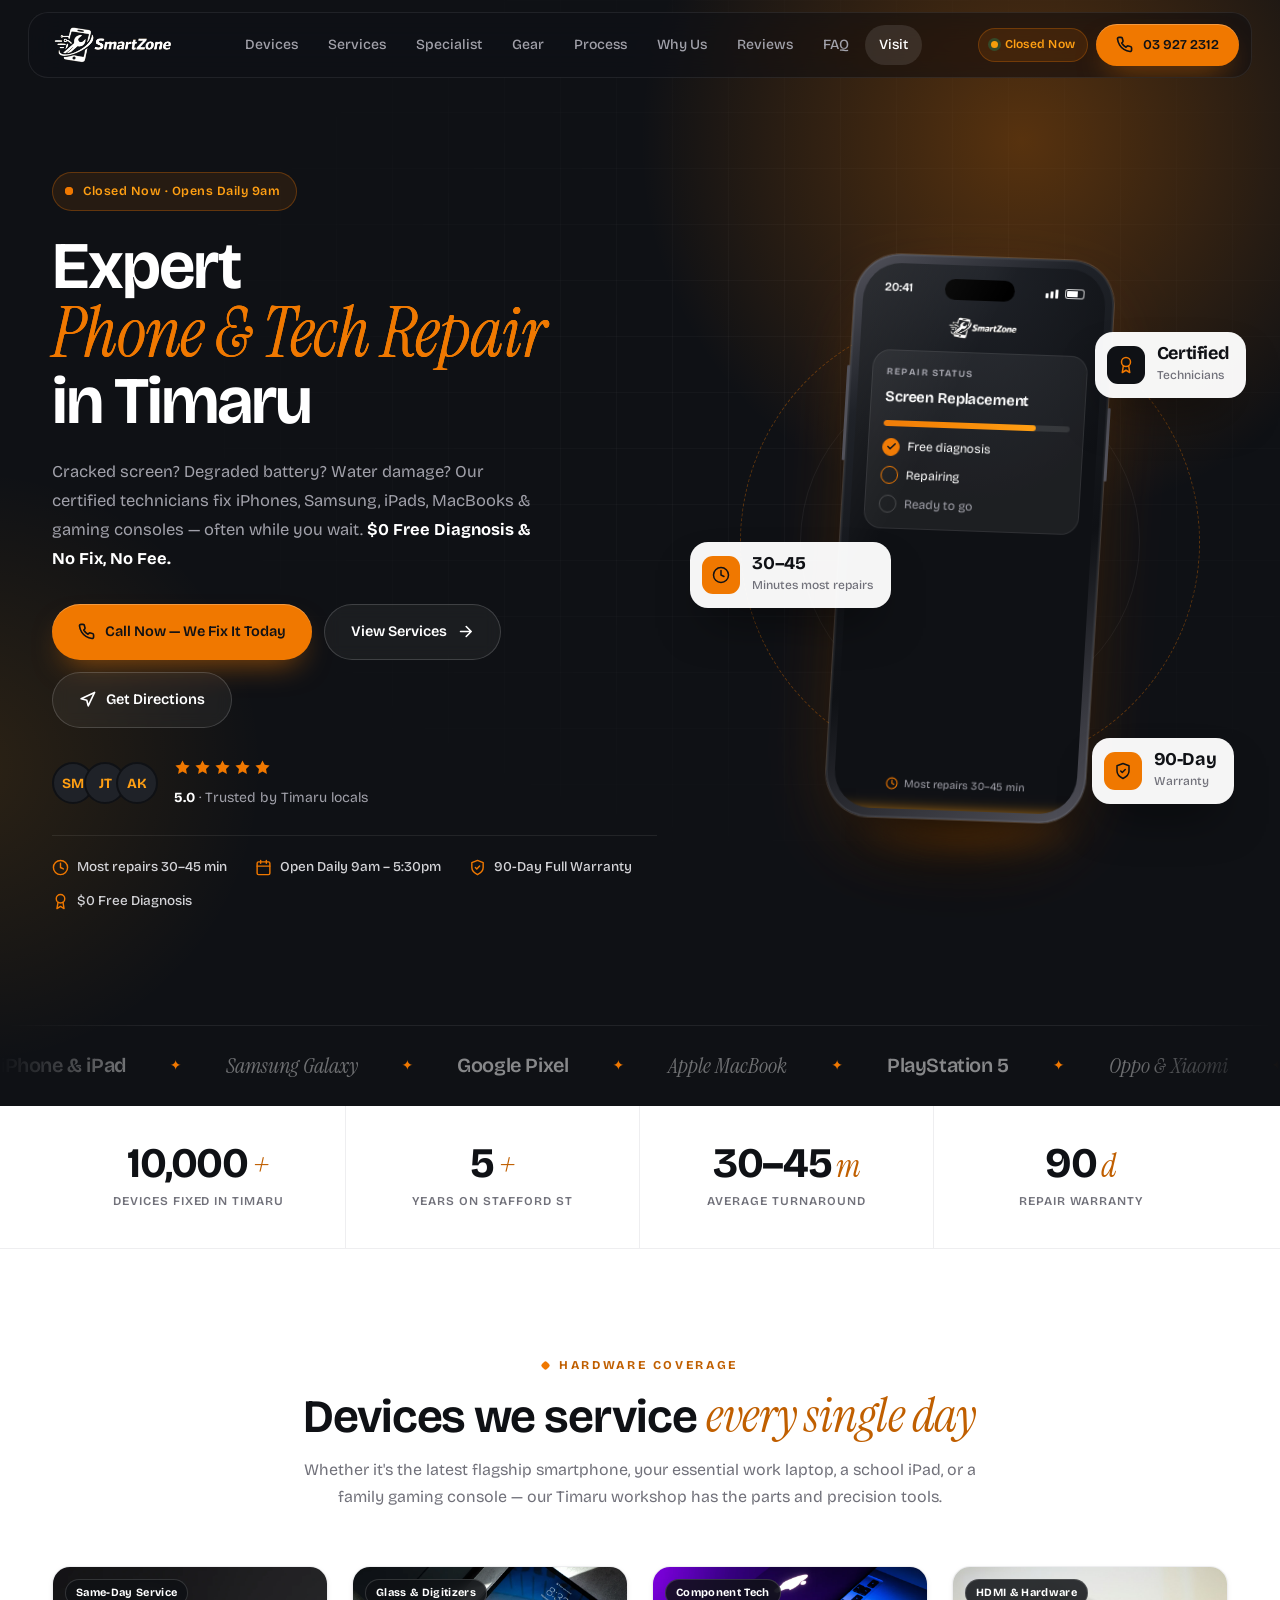
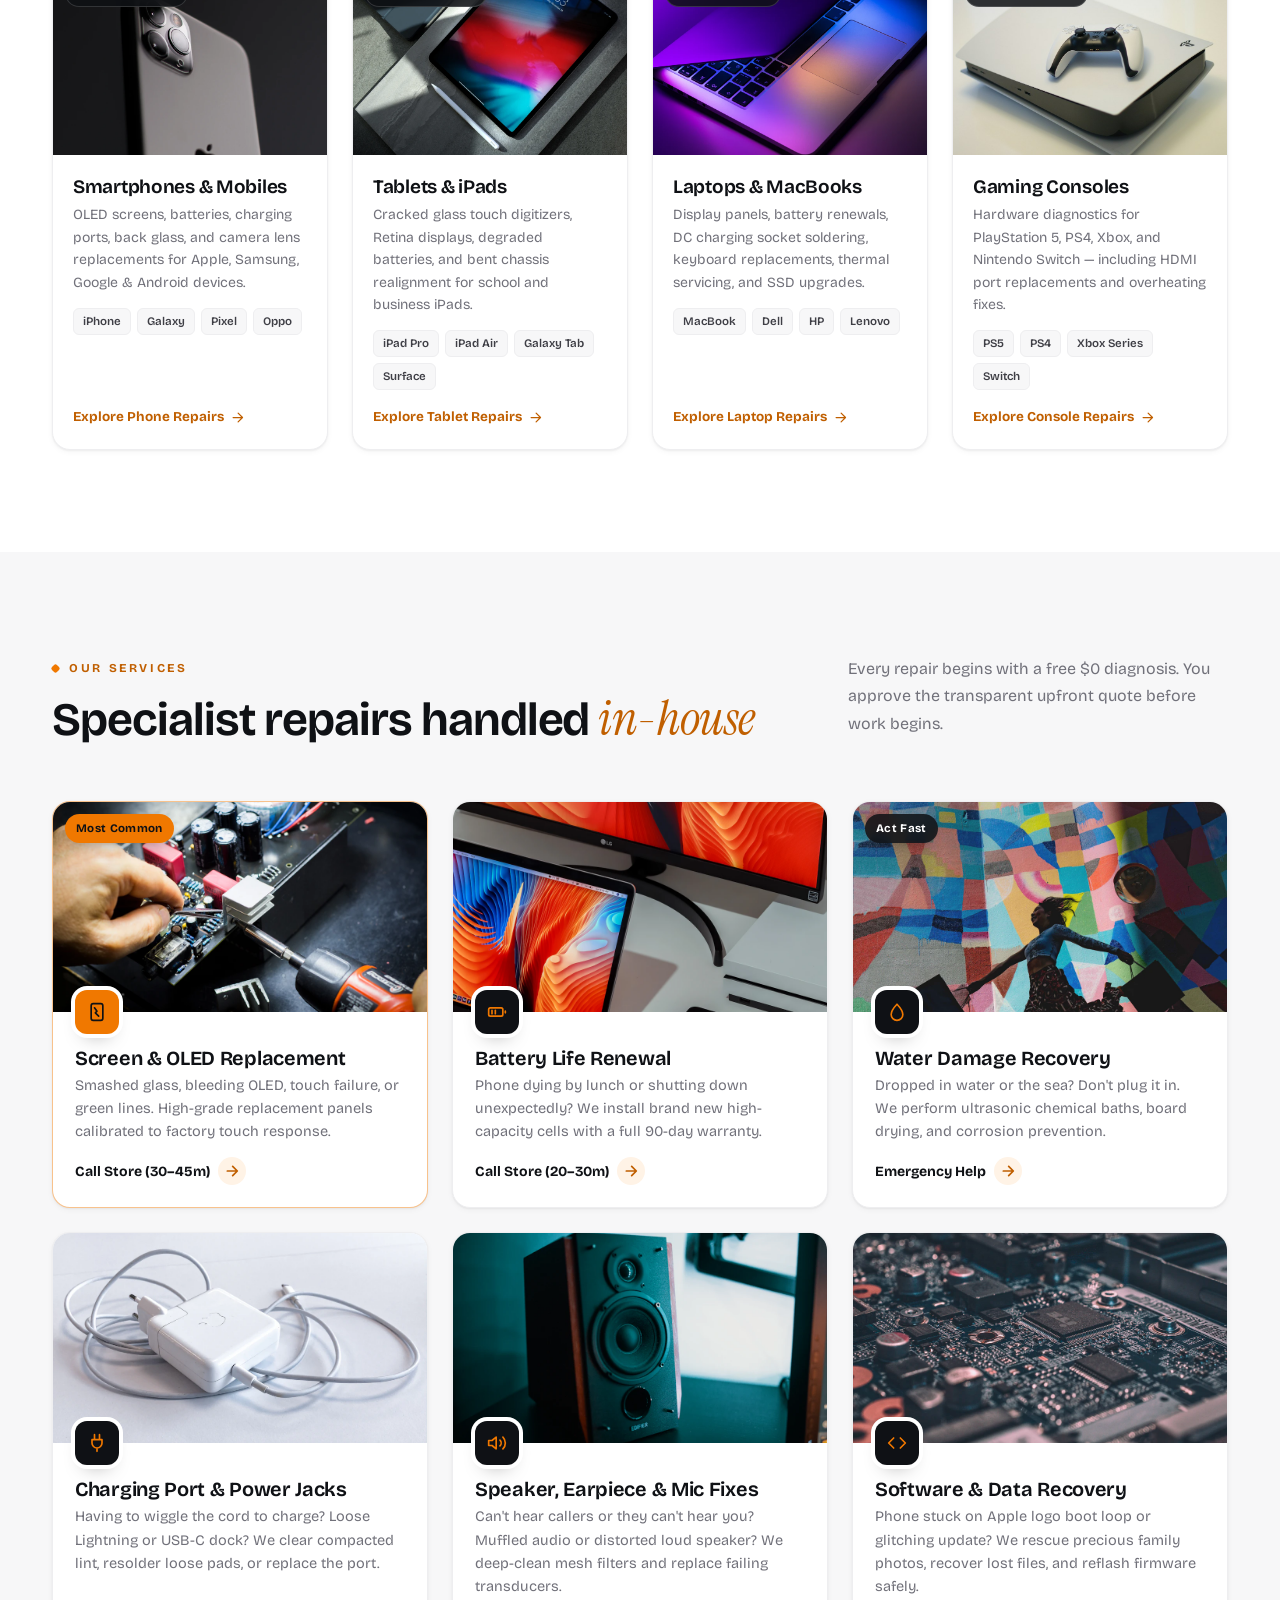
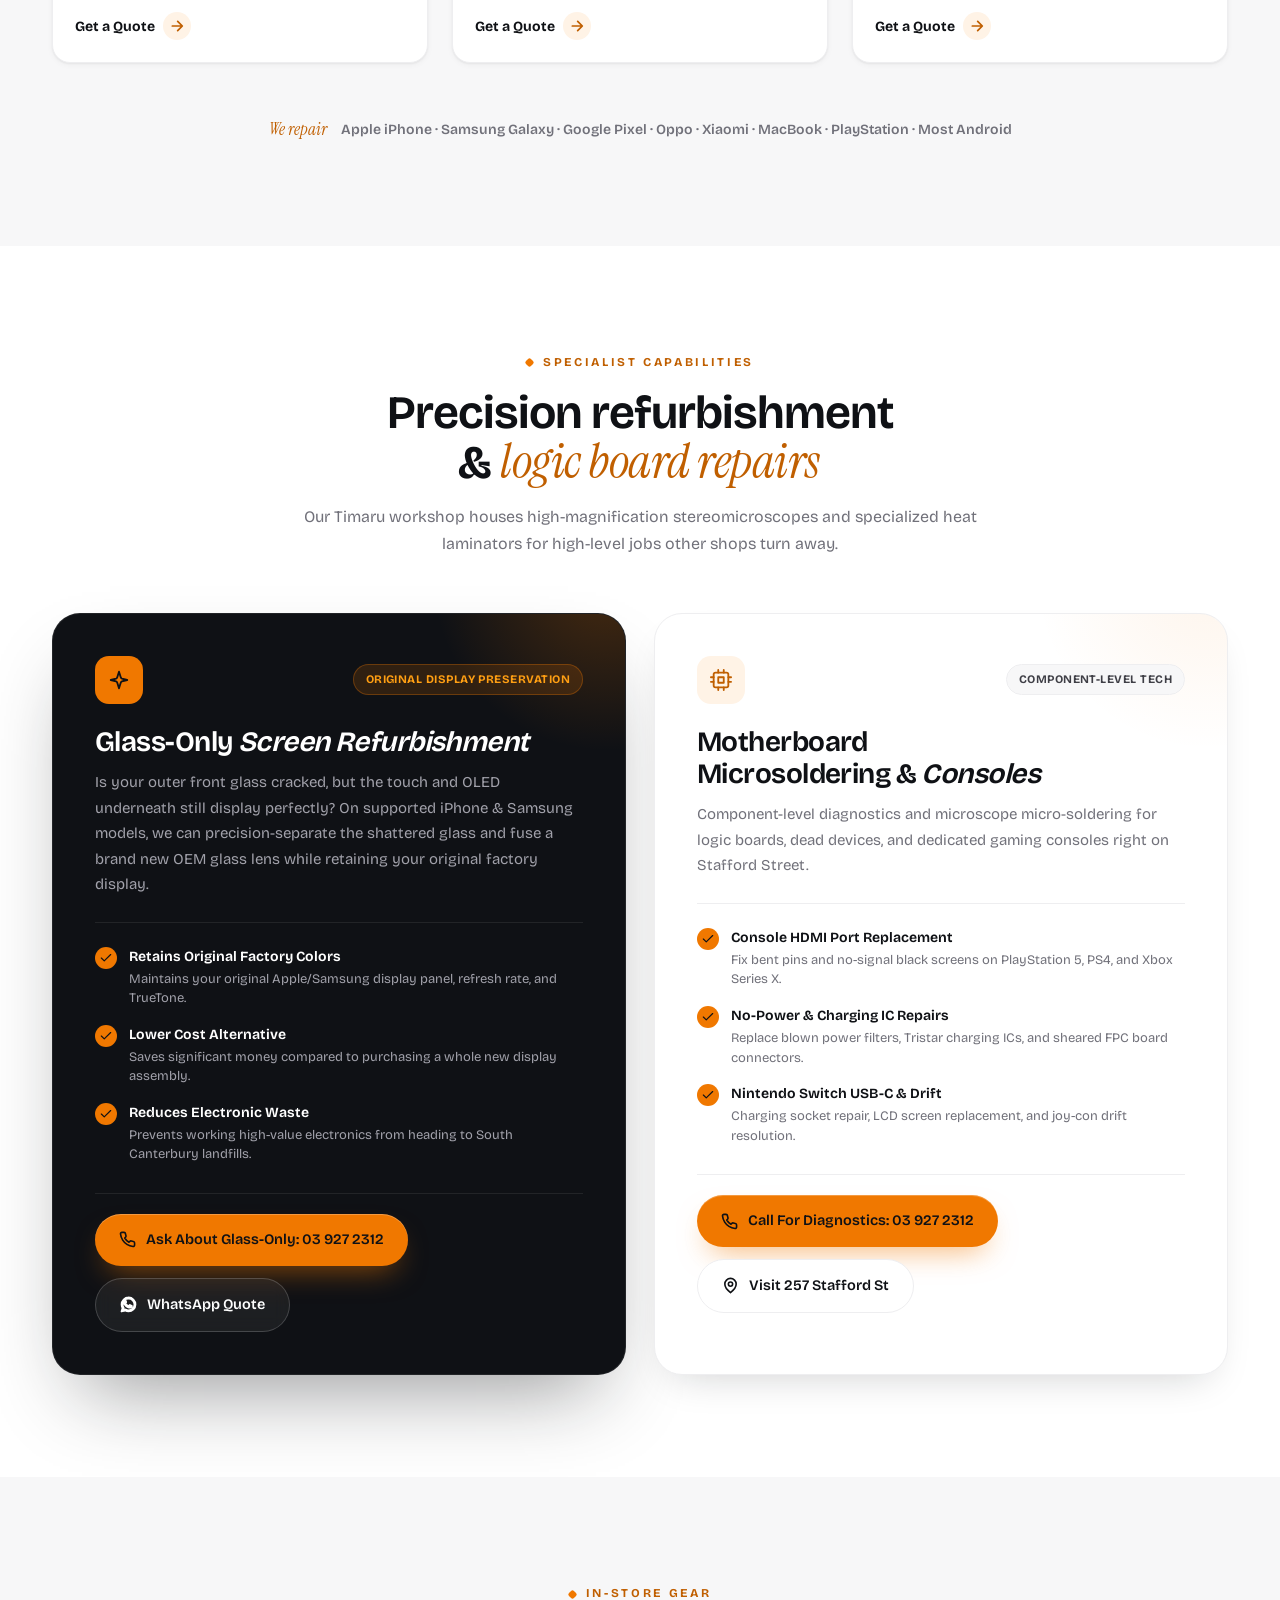
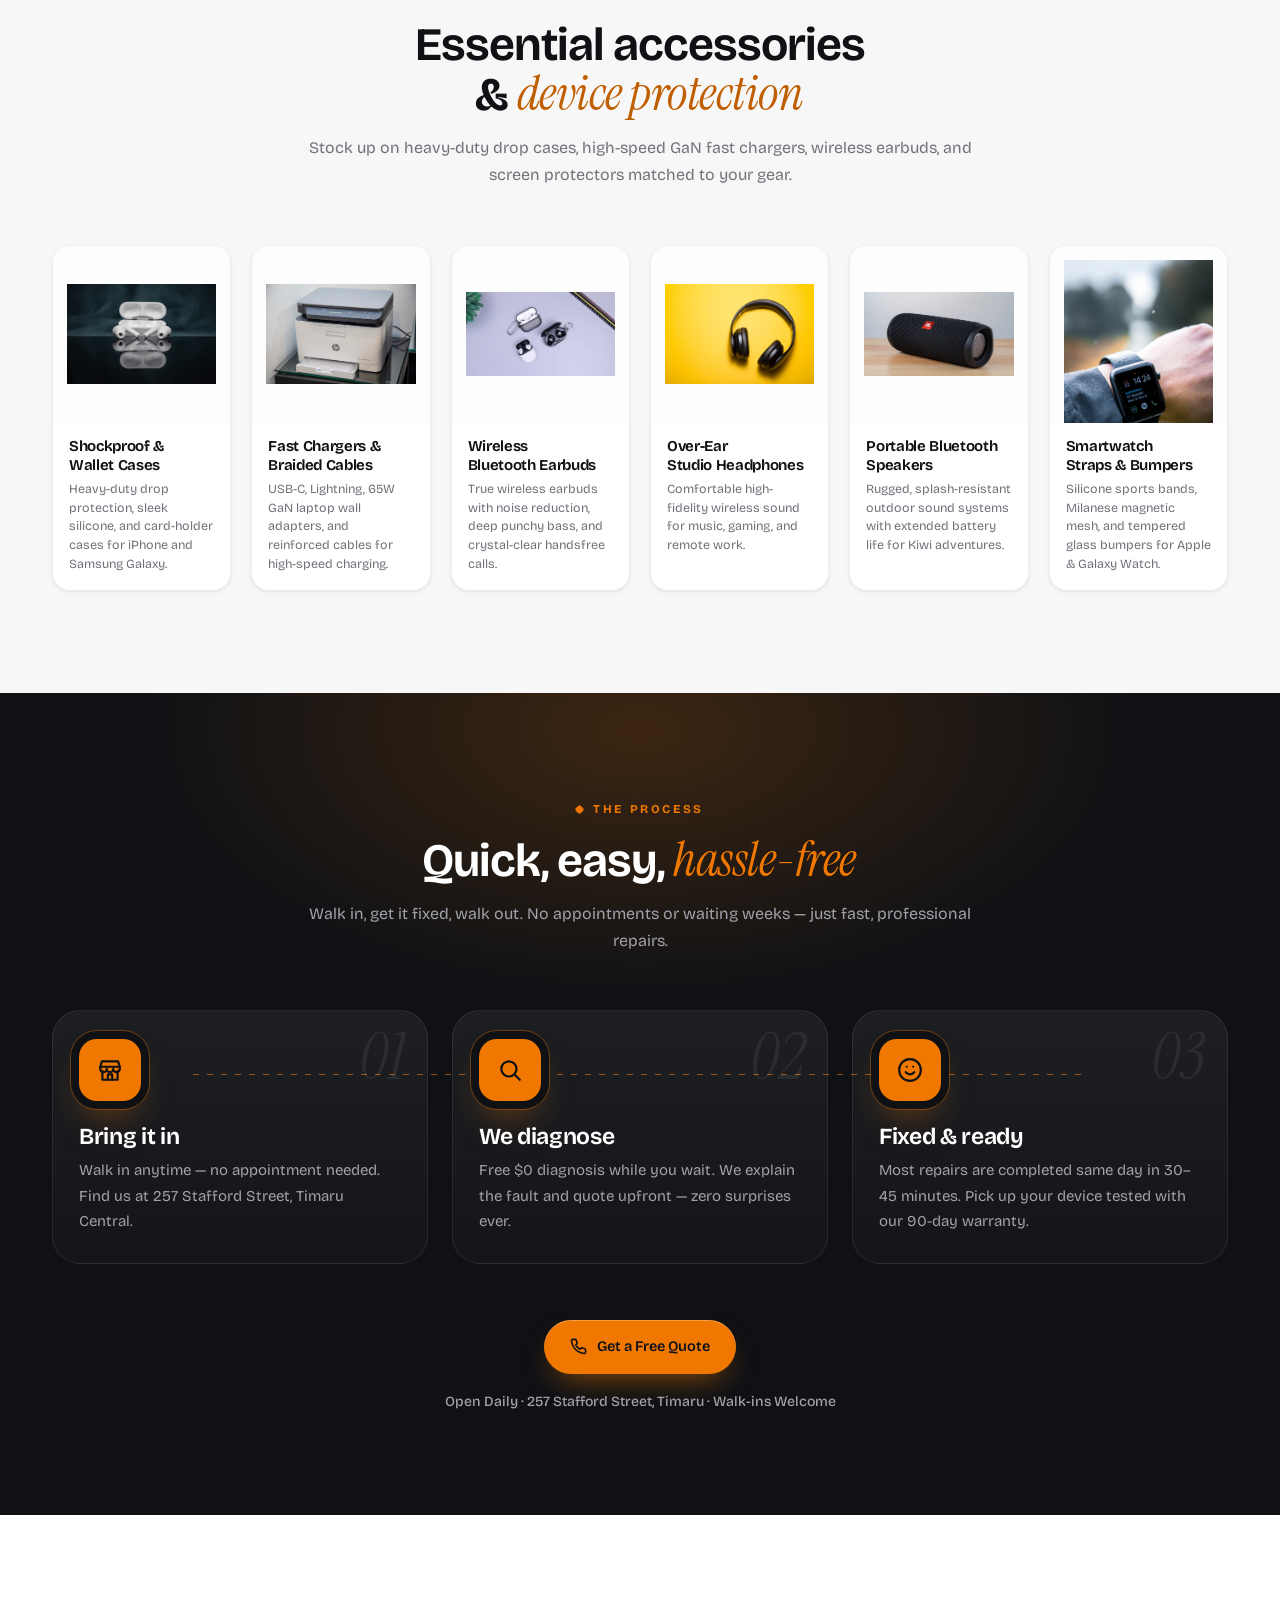
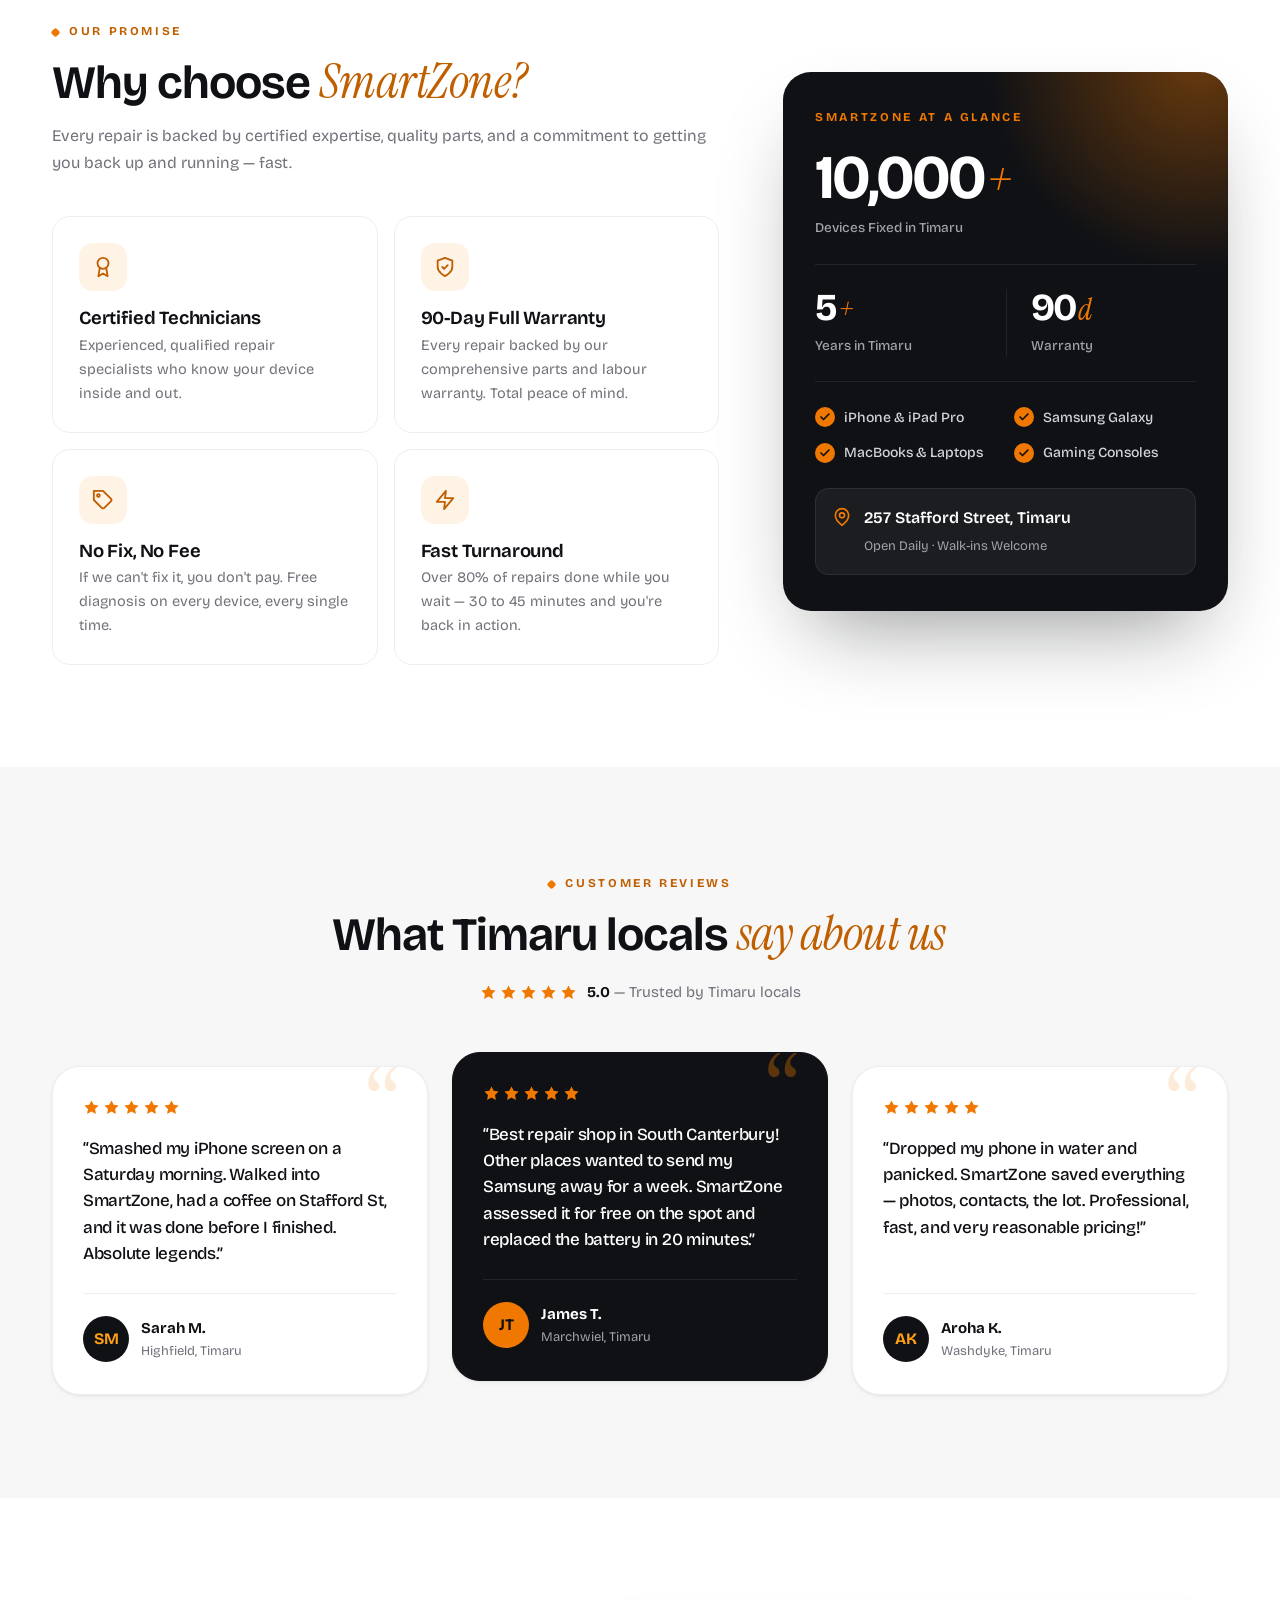
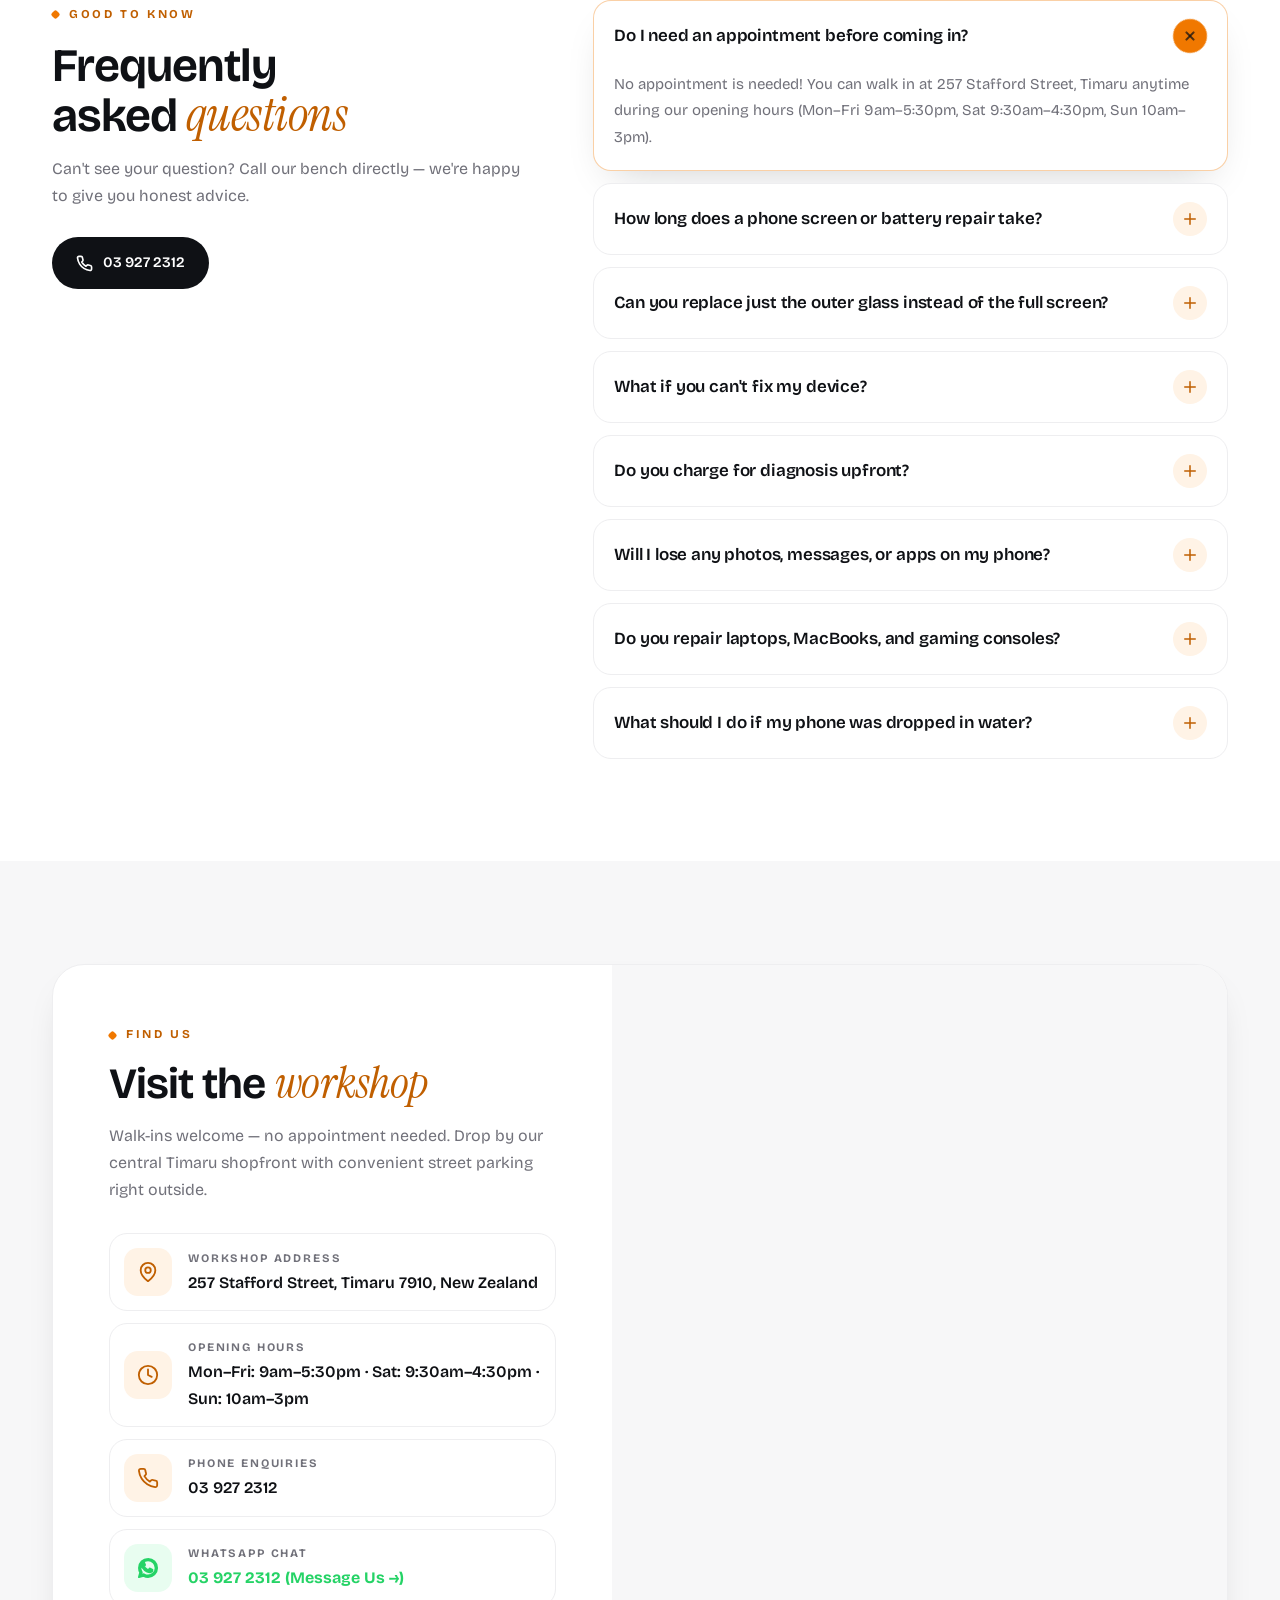
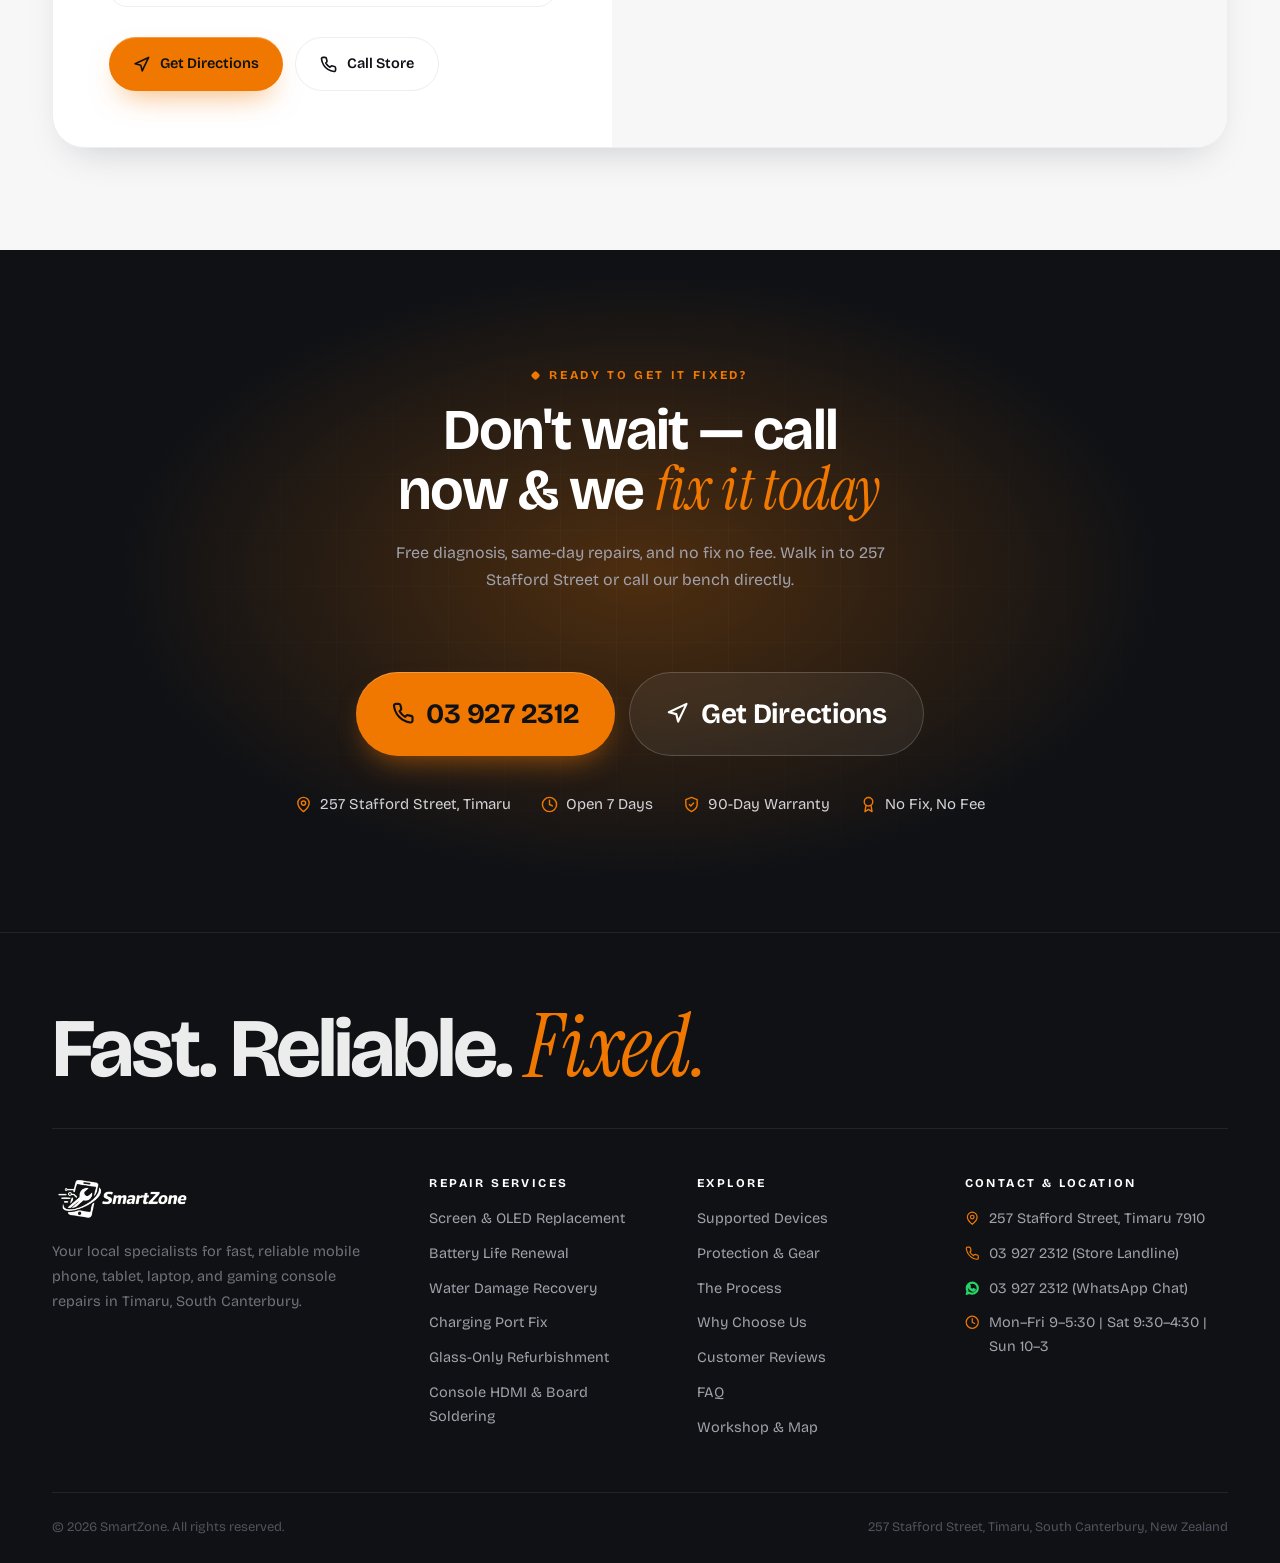
==== commit 990c3dce: "Fix web and mobile layouts: restore signature 3D animated phone hero, streamline floating pill navba" ====
--- a/public/index.html
+++ b/public/index.html
@@ -4,7 +4,7 @@
   <meta charset="UTF-8">
   <meta name="viewport" content="width=device-width, initial-scale=1.0, viewport-fit=cover">
   <title>SmartZone — Phone, Tablet &amp; Laptop Repairs in Timaru | Same-Day Service</title>
-  <meta name="description" content="Cracked screen? Degraded battery? Water damage? SmartZone fixes iPhones, Samsung, laptops, iPads &amp; gaming consoles in Timaru. Free diagnosis, same-day repairs, 90-day warranty.">
+  <meta name="description" content="Cracked screen? Degraded battery? Water damage? SmartZone fixes iPhones, Samsung, MacBooks, laptops, iPads &amp; gaming consoles in Timaru. $0 free diagnosis, 30–45 min repairs, 90-day warranty.">
   <meta name="theme-color" content="#0F1115">
   <link rel="canonical" href="https://smartzonenz.co.nz/">
 
@@ -100,351 +100,363 @@
     <symbol id="i-shield" viewBox="0 0 24 24"><path d="M12 22s8-4 8-10V5l-8-3-8 3v7c0 6 8 10 8 10z"/><path d="m9 12 2 2 4-4"/></symbol>
     <symbol id="i-award" viewBox="0 0 24 24"><circle cx="12" cy="8" r="6"/><path d="M15.48 12.89 17 22l-5-3-5 3 1.52-9.11"/></symbol>
     <symbol id="i-zap" viewBox="0 0 24 24"><path d="M13 2 3 14h9l-1 8 10-12h-9l1-8z"/></symbol>
-    <symbol id="i-check" viewBox="0 0 24 24"><polyline points="20 6 9 17 4 12"/></symbol>
+    <symbol id="i-tag" viewBox="0 0 24 24"><path d="M20.59 13.41 13.42 20.58a2 2 0 0 1-2.83 0L2 12V2h10l8.59 8.59a2 2 0 0 1 0 2.82z"/><circle cx="7" cy="7" r="1.5"/></symbol>
+    <symbol id="i-check" viewBox="0 0 24 24"><path d="M20 6 9 17l-5-5"/></symbol>
+    <symbol id="i-arrow" viewBox="0 0 24 24"><path d="M5 12h14M13 5l7 7-7 7"/></symbol>
+    <symbol id="i-arrow-up" viewBox="0 0 24 24"><path d="M12 19V5M5 12l7-7 7 7"/></symbol>
     <symbol id="i-star" viewBox="0 0 24 24"><polygon points="12 2 15.09 8.26 22 9.27 17 14.14 18.18 21.02 12 17.77 5.82 21.02 7 14.14 2 9.27 8.91 8.26 12 2"/></symbol>
+    <symbol id="i-store" viewBox="0 0 24 24"><path d="M3 9 4.5 4h15L21 9"/><path d="M3 9h18v2a3 3 0 0 1-6 0 3 3 0 0 1-6 0 3 3 0 0 1-6 0V9z"/><path d="M5 13v8h14v-8"/><path d="M10 21v-5h4v5"/></symbol>
+    <symbol id="i-search" viewBox="0 0 24 24"><circle cx="11" cy="11" r="7"/><path d="m21 21-4.3-4.3"/></symbol>
+    <symbol id="i-smile" viewBox="0 0 24 24"><circle cx="12" cy="12" r="10"/><path d="M8 14s1.5 2 4 2 4-2 4-2"/><path d="M9 9h.01M15 9h.01"/></symbol>
+    <symbol id="i-wrench" viewBox="0 0 24 24"><path d="M14.7 6.3a1 1 0 0 0 0 1.4l1.6 1.6a1 1 0 0 0 1.4 0l3.77-3.77a6 6 0 0 1-7.94 7.94l-6.91 6.91a2.12 2.12 0 0 1-3-3l6.91-6.91a6 6 0 0 1 7.94-7.94l-3.76 3.76z"/></symbol>
+    <symbol id="i-calendar" viewBox="0 0 24 24"><rect x="3" y="4" width="18" height="18" rx="2"/><path d="M16 2v4M8 2v4M3 10h18"/></symbol>
+    <symbol id="i-directions" viewBox="0 0 24 24"><polygon points="3 11 22 2 13 21 11 13 3 11"/></symbol>
+    <symbol id="i-menu" viewBox="0 0 24 24"><path d="M4 7h16M4 12h16M4 17h16"/></symbol>
+    <symbol id="i-close" viewBox="0 0 24 24"><path d="M18 6 6 18M6 6l12 12"/></symbol>
+    <symbol id="i-plus" viewBox="0 0 24 24"><path d="M12 5v14M5 12h14"/></symbol>
+    <symbol id="i-screen" viewBox="0 0 24 24"><rect x="5" y="2" width="14" height="20" rx="2.5"/><path d="m9 7 3 4-2 2 4 4"/></symbol>
+    <symbol id="i-battery" viewBox="0 0 24 24"><rect x="2" y="7" width="17" height="10" rx="2"/><path d="M22 11v2M6 10v4M10 10v4"/></symbol>
+    <symbol id="i-drop" viewBox="0 0 24 24"><path d="M12 2.7s7 7.3 7 12.3a7 7 0 0 1-14 0c0-5 7-12.3 7-12.3z"/></symbol>
+    <symbol id="i-plug" viewBox="0 0 24 24"><path d="M9 2v6M15 2v6M6 8h12v4a6 6 0 0 1-12 0V8zM12 18v4"/></symbol>
+    <symbol id="i-power" viewBox="0 0 24 24"><path d="M18.36 6.64a9 9 0 1 1-12.73 0"/><path d="M12 2v10"/></symbol>
+    <symbol id="i-lock" viewBox="0 0 24 24"><rect x="4" y="11" width="16" height="11" rx="2"/><path d="M8 11V7a4 4 0 0 1 8 0v4"/></symbol>
     <symbol id="i-sparkle" viewBox="0 0 24 24"><path d="M12 3l1.9 6.1a2 2 0 0 0 1.3 1.3L21 12l-5.8 1.6a2 2 0 0 0-1.3 1.3L12 21l-1.9-6.1a2 2 0 0 0-1.3-1.3L3 12l5.8-1.6a2 2 0 0 0 1.3-1.3L12 3z"/></symbol>
     <symbol id="i-cpu" viewBox="0 0 24 24"><rect x="4" y="4" width="16" height="16" rx="2"/><rect x="9" y="9" width="6" height="6"/><path d="M9 1v3M15 1v3M9 20v3M15 20v3M20 9h3M20 14h3M1 9h3M1 14h3"/></symbol>
     <symbol id="i-gamepad" viewBox="0 0 24 24"><line x1="6" x2="10" y1="12" y2="12"/><line x1="8" x2="8" y1="10" y2="14"/><line x1="15" x2="15.01" y1="13" y2="13"/><line x1="18" x2="18.01" y1="11" y2="11"/><rect width="20" height="12" x="2" y="6" rx="6"/></symbol>
-    <symbol id="i-screen" viewBox="0 0 24 24"><rect width="14" height="20" x="5" y="2" rx="2" ry="2"/><path d="M12 18h.01"/></symbol>
-    <symbol id="i-battery" viewBox="0 0 24 24"><rect width="16" height="10" x="2" y="7" rx="2" ry="2"/><line x1="22" x2="22" y1="11" y2="13"/></symbol>
-    <symbol id="i-droplet" viewBox="0 0 24 24"><path d="M12 22a7 7 0 0 0 7-7c0-2-1-3.9-3-5.5s-3.5-4-4-6.5c-.5 2.5-2 4.9-4 6.5C6 11.1 5 13 5 15a7 7 0 0 0 7 7z"/></symbol>
     <symbol id="i-speaker" viewBox="0 0 24 24"><polygon points="11 5 6 9 2 9 2 15 6 15 11 19 11 5"/><path d="M15.54 8.46a5 5 0 0 1 0 7.07"/><path d="M19.07 4.93a10 10 0 0 1 0 14.14"/></symbol>
     <symbol id="i-code" viewBox="0 0 24 24"><polyline points="16 18 22 12 16 6"/><polyline points="8 6 2 12 8 18"/></symbol>
-    <symbol id="i-arrow-right" viewBox="0 0 24 24"><path d="M5 12h14"/><path d="m12 5 7 7-7 7"/></symbol>
-    <symbol id="i-arrow-up" viewBox="0 0 24 24"><path d="M12 19V5M5 12l7-7 7 7"/></symbol>
-    <symbol id="i-directions" viewBox="0 0 24 24"><polygon points="3 11 22 2 13 21 11 13 3 11"/></symbol>
-    <symbol id="i-menu" viewBox="0 0 24 24"><line x1="4" x2="20" y1="12" y2="12"/><line x1="4" x2="20" y1="6" y2="6"/><line x1="4" x2="20" y1="18" y2="18"/></symbol>
     <symbol id="i-whatsapp" viewBox="0 0 24 24" fill="currentColor">
       <path d="M12.04 2c-5.46 0-9.91 4.45-9.91 9.91 0 1.75.46 3.45 1.32 4.95L2.05 22l5.25-1.38c1.45.79 3.08 1.21 4.74 1.21 5.46 0 9.91-4.45 9.91-9.91 0-2.65-1.03-5.14-2.9-7.01A9.816 9.816 0 0 0 12.04 2m.01 1.67c2.2 0 4.26.86 5.82 2.42a8.225 8.225 0 0 1 2.41 5.83c0 4.54-3.7 8.24-8.24 8.24-1.48 0-2.93-.4-4.2-1.15l-.3-.18-3.12.82.83-3.04-.2-.31a8.196 8.196 0 0 1-1.26-4.38c0-4.54 3.7-8.24 8.25-8.24m4.53 11.53c-.25.7-1.47 1.35-2.02 1.4-.55.05-1.06.25-3.57-.75-3.01-1.2-4.9-4.32-5.05-4.52-.15-.2-1.18-1.58-1.18-3.01 0-1.43.75-2.14 1.01-2.44.25-.3.55-.38.75-.38.2 0 .43 0 .61.01.2 0 .45-.07.7.53.25.61.85 2.07.92 2.22.07.15.12.33.02.53-.1.2-.15.33-.3.51-.15.18-.31.33-.46.53-.15.15-.3.33-.13.63.18.3.78 1.28 1.67 2.07 1.14 1.02 2.1 1.34 2.4 1.49.3.15.48.13.66-.08.18-.2.75-.87.95-1.17.2-.3.4-.25.68-.15.28.1 1.73.82 2.03.97.3.15.5.23.58.35.08.13.08.73-.17 1.43"/>
     </symbol>
   </svg>
 
-  <a href="#main" class="skip-link">Skip to main content</a>
+  <a class="skip-link" href="#main">Skip to main content</a>
   <div class="scroll-progress" aria-hidden="true"><span></span></div>
 
-  <!-- ================= SITE HEADER ================= -->
-  <header class="site-header">
-    <div class="container header-inner">
-      <a href="./" class="logo" aria-label="SmartZone — home">
-        <img src="images/smartzone-logo.png" alt="SmartZone — Phone Repair Timaru" width="155" height="40" fetchpriority="high">
-      </a>
-
-      <nav class="nav" id="main-nav" aria-label="Main navigation">
-        <a href="#devices"><span>01</span>Devices</a>
-        <a href="#services"><span>02</span>Services</a>
-        <a href="#specialist"><span>03</span>Specialist</a>
-        <a href="#accessories"><span>04</span>Gear</a>
-        <a href="#how-it-works"><span>05</span>How It Works</a>
-        <a href="#why-us"><span>06</span>Why Us</a>
-        <a href="#testimonials"><span>07</span>Reviews</a>
-        <a href="#faq"><span>08</span>FAQ</a>
-        <a href="#visit"><span>09</span>Visit</a>
+  <!-- ================= SITE HEADER (Floating Glass Pill) ================= -->
+  <header class="site-header" id="top">
+    <div class="header-shell">
+      <div class="container header-inner">
+        <a href="./" class="logo" aria-label="SmartZone — home">
+          <img src="images/smartzone-logo.png" alt="SmartZone — Phone Repair in Timaru" width="152" height="40" fetchpriority="high">
+        </a>
+
+        <nav class="nav" aria-label="Main navigation">
+          <a href="#devices">Devices</a>
+          <a href="#services">Services</a>
+          <a href="#specialist">Specialist</a>
+          <a href="#accessories">Gear</a>
+          <a href="#how-it-works">Process</a>
+          <a href="#why-us">Why Us</a>
+          <a href="#testimonials">Reviews</a>
+          <a href="#faq">FAQ</a>
+          <a href="#visit">Visit</a>
+        </nav>
+
+        <div class="header-actions">
+          <div class="status-pill" title="Store status in Timaru">
+            <span class="pulse-dot"></span>
+            <span>Open Today</span>
+          </div>
+
+          <a href="tel:+6439272312" class="btn btn-primary btn-sm" aria-label="Call 03 927 2312">
+            <svg class="icon"><use href="#i-phone"/></svg>
+            <span class="hide-xs">03 927 2312</span>
+            <span class="show-xs">Call</span>
+          </a>
+
+          <button class="menu-btn" id="menu-btn" aria-label="Open menu" aria-expanded="false" aria-controls="mobile-menu">
+            <svg class="icon icon-open"><use href="#i-menu"/></svg>
+            <svg class="icon icon-close"><use href="#i-close"/></svg>
+          </button>
+        </div>
+      </div>
+
+      <!-- Mobile Dropdown Drawer -->
+      <nav class="mobile-menu" id="mobile-menu" aria-label="Mobile navigation">
+        <div class="container">
+          <a href="#devices"><span>01</span>Devices We Repair</a>
+          <a href="#services"><span>02</span>Repair Services</a>
+          <a href="#specialist"><span>03</span>Specialist Capabilities</a>
+          <a href="#accessories"><span>04</span>Protection &amp; Gear</a>
+          <a href="#how-it-works"><span>05</span>How It Works</a>
+          <a href="#why-us"><span>06</span>Why Choose Us</a>
+          <a href="#testimonials"><span>07</span>Customer Reviews</a>
+          <a href="#faq"><span>08</span>FAQ</a>
+          <a href="#visit"><span>09</span>Visit Store &amp; Hours</a>
+          <a href="tel:+6439272312" class="btn btn-primary btn-block">
+            <svg class="icon"><use href="#i-phone"/></svg>
+            Call 03 927 2312 — We Fix It Today
+          </a>
+          <a href="https://wa.me/6439272312?text=Hi%20SmartZone%2C%20I%20would%20like%20to%20enquire%20about%20a%20repair." target="_blank" rel="noopener" class="btn btn-whatsapp btn-block" style="margin-top:0;">
+            <svg class="icon"><use href="#i-whatsapp"/></svg>
+            WhatsApp Fast Quote
+          </a>
+        </div>
       </nav>
-
-      <div class="header-ctas">
-        <div class="status-pill" title="Live store hours in Timaru">
-          <span class="pulse-dot"></span>
-          <span>Open Today</span>
-        </div>
-
-        <a href="tel:+6439272312" class="btn btn-primary" aria-label="Call 03 927 2312">
-          <svg class="icon"><use href="#i-phone"/></svg>
-          <span>03 927 2312</span>
-        </a>
-
-        <button type="button" class="menu-btn" id="menu-btn" aria-label="Open menu" aria-expanded="false" aria-controls="mobile-menu">
-          <svg class="icon"><use href="#i-menu"/></svg>
-        </button>
-      </div>
     </div>
   </header>
 
-  <!-- Mobile Menu Drawer -->
-  <div class="mobile-menu" id="mobile-menu" aria-label="Mobile menu">
-    <a href="#devices">01 Devices We Service</a>
-    <a href="#services">02 Core Repair Services</a>
-    <a href="#specialist">03 Glass &amp; Board Specialist</a>
-    <a href="#accessories">04 Protection &amp; Gear</a>
-    <a href="#how-it-works">05 How It Works</a>
-    <a href="#why-us">06 Why Choose SmartZone</a>
-    <a href="#testimonials">07 Customer Reviews</a>
-    <a href="#faq">08 FAQ</a>
-    <a href="#visit">09 Visit Store &amp; Hours</a>
-    <a href="tel:+6439272312" class="btn btn-primary btn-block" style="margin-top:16px;">
-      <svg class="icon"><use href="#i-phone"/></svg> Call 03 927 2312
-    </a>
-  </div>
-
   <main id="main">
-    <!-- ================= HERO SECTION (With Signature Animated Phone) ================= -->
-    <section class="hero" id="top">
-      <div class="hero-glow hero-glow-1" aria-hidden="true"></div>
-      <div class="hero-glow hero-glow-2" aria-hidden="true"></div>
+
+    <!-- ================= HERO SECTION (With Signature Animated Self-Repairing Phone) ================= -->
+    <section class="hero">
+      <div class="hero-grid-bg" aria-hidden="true"></div>
+      <div class="hero-glow" data-parallax="0.12" aria-hidden="true"></div>
+      <div class="hero-glow hero-glow-2" data-parallax="-0.08" aria-hidden="true"></div>
 
       <div class="container hero-inner">
         <!-- Hero Text -->
-        <div class="hero-content" data-reveal>
-          <div class="status-badge">
-            <svg class="icon"><use href="#i-pin"/></svg>
-            <span data-open-status>257 Stafford Street, Timaru · Phone &amp; Tech Lab</span>
-          </div>
-
-          <h1 class="hero-title">
+        <div class="hero-copy">
+          <div class="status-badge" data-reveal>
+            <span class="pulse" aria-hidden="true"></span>
+            <span data-open-status>Same-Day Repairs in Timaru</span>
+          </div>
+
+          <h1 class="hero-title" data-reveal>
             Expert <em>Phone &amp; Tech Repair</em><br> in Timaru
           </h1>
 
-          <p class="hero-lead">
-            Fast, reliable repairs with genuine-grade parts. Certified technicians fix iPhones, Samsung, iPads, MacBooks, and gaming consoles &mdash; often while you wait. <strong>$0 Free Diagnosis &amp; No Fix, No Fee.</strong>
+          <p class="hero-lead" data-reveal>
+            Cracked screen? Degraded battery? Water damage? Our certified technicians fix iPhones, Samsung, iPads, MacBooks &amp; gaming consoles &mdash; often while you wait. <strong>$0 Free Diagnosis &amp; No Fix, No Fee.</strong>
           </p>
 
-          <div class="hero-ctas">
+          <div class="hero-ctas" data-reveal>
             <a href="tel:+6439272312" class="btn btn-primary btn-lg">
               <svg class="icon"><use href="#i-phone"/></svg>
-              <span>Call 03 927 2312</span>
+              <span>Call Now — We Fix It Today</span>
             </a>
-            <a href="#services" class="btn btn-secondary btn-lg">
+            <a href="#services" class="btn btn-glass btn-lg">
               <span>View Services</span>
-              <svg class="icon"><use href="#i-arrow-right"/></svg>
+              <svg class="icon"><use href="#i-arrow"/></svg>
             </a>
-            <a href="https://www.google.com/maps/dir/?api=1&amp;destination=257+Stafford+Street,+Timaru,+New+Zealand" target="_blank" rel="noopener" class="btn btn-secondary btn-lg">
+            <a href="https://www.google.com/maps/dir/?api=1&amp;destination=257+Stafford+Street,+Timaru,+New+Zealand" target="_blank" rel="noopener" class="btn btn-glass btn-lg">
               <svg class="icon"><use href="#i-directions"/></svg>
               <span>Get Directions</span>
             </a>
           </div>
 
-          <div class="hero-signals">
-            <div class="signal-item">
-              <svg class="icon"><use href="#i-star"/></svg>
-              <span><strong>5.0</strong> · Trusted by Timaru locals</span>
-            </div>
-            <div class="signal-item">
-              <svg class="icon"><use href="#i-clock"/></svg>
-              <span>30–45 Min Repairs</span>
-            </div>
-            <div class="signal-item">
-              <svg class="icon"><use href="#i-shield"/></svg>
-              <span>90-Day Full Warranty</span>
-            </div>
-            <div class="signal-item">
-              <svg class="icon"><use href="#i-award"/></svg>
-              <span>$0 Free Diagnosis</span>
-            </div>
-          </div>
-        </div>
-
-        <!-- Hero Animated Self-Repairing Phone (Beloved Feature) -->
+          <div class="hero-proof" data-reveal>
+            <div class="avatars" aria-hidden="true">
+              <span>SM</span><span>JT</span><span>AK</span>
+            </div>
+            <div>
+              <span class="stars" aria-hidden="true">
+                <svg class="icon"><use href="#i-star"/></svg><svg class="icon"><use href="#i-star"/></svg><svg class="icon"><use href="#i-star"/></svg><svg class="icon"><use href="#i-star"/></svg><svg class="icon"><use href="#i-star"/></svg>
+              </span>
+              <p><strong>5.0</strong> · Trusted by Timaru locals</p>
+            </div>
+          </div>
+
+          <ul class="hero-signals" data-reveal>
+            <li><svg class="icon"><use href="#i-clock"/></svg> Most repairs 30–45 min</li>
+            <li><svg class="icon"><use href="#i-calendar"/></svg> <span data-open-short>Open Daily 9am – 5:30pm</span></li>
+            <li><svg class="icon"><use href="#i-shield"/></svg> 90-Day Full Warranty</li>
+            <li><svg class="icon"><use href="#i-award"/></svg> $0 Free Diagnosis</li>
+          </ul>
+        </div>
+
+        <!-- Hero Animated Phone (The Client's Favorite Feature) -->
         <div class="hero-visual" data-reveal>
-          <div class="hero-ring hero-ring-1" aria-hidden="true"></div>
+          <div class="hero-ring" aria-hidden="true"></div>
           <div class="hero-ring hero-ring-2" aria-hidden="true"></div>
 
-          <div class="device" role="img" aria-label="SmartZone interactive phone repair demonstration">
-            <div class="device-screen is-s1">
-              <div class="device-notch">
-                <span class="notch-cam"></span>
-                <span class="notch-speaker"></span>
+          <!-- Animated phone: cracked screen → scan → fixed (pure HTML/CSS/SVG) -->
+          <div class="device-wrap" data-parallax="-0.04">
+            <div class="device" role="img" aria-label="Illustration of a phone screen being repaired: cracked, scanned, then fixed with a 90-day warranty">
+              <span class="device-btn device-btn-power" aria-hidden="true"></span>
+              <span class="device-btn device-btn-vol" aria-hidden="true"></span>
+              <div class="device-screen" aria-hidden="true">
+                <div class="ds-statusbar">
+                  <span data-nz-time>9:41</span>
+                  <span class="ds-camera"></span>
+                  <span class="ds-sys"><i></i><i></i><i></i><b></b></span>
+                </div>
+
+                <div class="ds-brand">
+                  <img src="images/smartzone-logo.png" alt="" width="120" height="38">
+                </div>
+
+                <div class="ds-card">
+                  <small>Repair status</small>
+                  <strong>Screen Replacement</strong>
+                  <div class="ds-progress"><span></span></div>
+                  <ul class="ds-steps">
+                    <li class="ds-step ds-step-1"><i><svg class="icon"><use href="#i-check"/></svg></i>Free diagnosis</li>
+                    <li class="ds-step ds-step-2"><i><svg class="icon"><use href="#i-check"/></svg></i>Repairing</li>
+                    <li class="ds-step ds-step-3"><i><svg class="icon"><use href="#i-check"/></svg></i>Ready to go</li>
+                  </ul>
+                </div>
+
+                <div class="ds-done">
+                  <span class="ds-done-badge"><svg class="icon"><use href="#i-check"/></svg></span>
+                  <strong>Fixed today</strong>
+                  <small>90-day warranty</small>
+                </div>
+
+                <div class="ds-time">
+                  <svg class="icon"><use href="#i-clock"/></svg>
+                  Most repairs 30–45 min
+                </div>
+
+                <svg class="ds-crack" viewBox="0 0 300 640" preserveAspectRatio="none">
+                  <g fill="none" stroke="rgba(255,255,255,.85)" stroke-linecap="round" stroke-linejoin="round">
+                    <path stroke-width="1.6" d="M188 214 L150 160 L136 96 L104 40 L92 0"/>
+                    <path stroke-width="1.4" d="M188 214 L244 168 L300 150"/>
+                    <path stroke-width="1.6" d="M188 214 L262 262 L300 300"/>
+                    <path stroke-width="1.5" d="M188 214 L206 300 L196 392 L222 470 L214 560 L236 640"/>
+                    <path stroke-width="1.4" d="M188 214 L120 248 L60 238 L0 270"/>
+                    <path stroke-width="1.3" d="M188 214 L140 300 L84 352 L40 450 L0 492"/>
+                    <path stroke-width="1" d="M150 160 L118 170 L70 150"/>
+                    <path stroke-width="1" d="M206 300 L250 330 L300 340"/>
+                    <path stroke-width="1" d="M140 300 L168 360 L150 420"/>
+                    <path stroke-width="1" d="M244 168 L238 110 L262 60"/>
+                    <path stroke-width=".9" d="M196 392 L150 470 L120 560"/>
+                    <path stroke-width=".9" d="M120 248 L96 300"/>
+                  </g>
+                  <circle cx="188" cy="214" r="9" fill="rgba(255,255,255,.18)" stroke="rgba(255,255,255,.7)" stroke-width="1.2"/>
+                </svg>
+                <span class="ds-scan"></span>
+                <span class="ds-glare"></span>
               </div>
-
-              <div class="screen-status-bar">
-                <span data-nz-time>09:41</span>
-                <span>5G · 100%</span>
-              </div>
-
-              <div class="crack-layer" aria-hidden="true"></div>
-              <div class="laser-scan" aria-hidden="true"></div>
-
-              <div class="screen-content diagnostic-view">
-                <span class="screen-badge">Diagnostics</span>
-                <p class="screen-title">Cracked Display</p>
-                <p class="screen-sub">Scanning touch matrix &amp; OLED panel...</p>
-              </div>
-
-              <div class="screen-content fixed-view">
-                <img src="images/smartzone-logo.png" alt="SmartZone logo" class="screen-brand-logo">
-                <span class="screen-badge" style="background:#10b981;">100% Restored</span>
-                <p class="screen-title">Pristine Display</p>
-                <p class="screen-sub">90-Day Parts &amp; Labour Warranty</p>
-              </div>
-            </div>
+            </div>
+            <div class="device-shadow" aria-hidden="true"></div>
           </div>
 
           <!-- Floating Badges -->
-          <div class="float-card float-card-1">
-            <div class="float-icon">⚡</div>
-            <div class="float-meta">
-              <strong>30–45 Mins</strong>
-              <span>Same-Day Repairs</span>
-            </div>
-          </div>
-
-          <div class="float-card float-card-2">
-            <div class="float-icon">🛡️</div>
-            <div class="float-meta">
-              <strong>90-Day Warranty</strong>
-              <span>Parts &amp; Workmanship</span>
-            </div>
-          </div>
+          <div class="float-card float-a">
+            <span class="float-icon"><svg class="icon"><use href="#i-clock"/></svg></span>
+            <div><strong>30–45</strong><small>Minutes most repairs</small></div>
+          </div>
+          <div class="float-card float-b">
+            <span class="float-icon"><svg class="icon"><use href="#i-award"/></svg></span>
+            <div><strong>Certified</strong><small>Technicians</small></div>
+          </div>
+          <div class="float-card float-c">
+            <span class="float-icon"><svg class="icon"><use href="#i-shield"/></svg></span>
+            <div><strong>90-Day</strong><small>Warranty</small></div>
+          </div>
+        </div>
+      </div>
+
+      <!-- Looping Brand Ticker Marquee -->
+      <div class="ticker" aria-label="Brands we repair: Apple iPhone, Samsung Galaxy, Google Pixel, MacBook, PlayStation, Oppo, Xbox, Nintendo Switch">
+        <div class="ticker-track" aria-hidden="true">
+          <span>iPhone &amp; iPad</span><i>✦</i><span>Samsung Galaxy</span><i>✦</i><span>Google Pixel</span><i>✦</i><span>Apple MacBook</span><i>✦</i><span>PlayStation 5</span><i>✦</i><span>Oppo &amp; Xiaomi</span><i>✦</i><span>Xbox Series</span><i>✦</i><span>Nintendo Switch</span><i>✦</i>
+          <span>iPhone &amp; iPad</span><i>✦</i><span>Samsung Galaxy</span><i>✦</i><span>Google Pixel</span><i>✦</i><span>Apple MacBook</span><i>✦</i><span>PlayStation 5</span><i>✦</i><span>Oppo &amp; Xiaomi</span><i>✦</i><span>Xbox Series</span><i>✦</i><span>Nintendo Switch</span><i>✦</i>
         </div>
       </div>
     </section>
 
     <!-- ================= STATS SECTION ================= -->
-    <section class="stats" aria-label="SmartZone track record">
-      <div class="container stats-grid">
-        <div class="stat-card">
-          <div class="stat-number"><span data-count="10000">10,000</span><em>+</em></div>
-          <div class="stat-label">Devices Fixed in Timaru</div>
-        </div>
-        <div class="stat-card">
-          <div class="stat-number"><span data-count="5">5</span><em>+</em></div>
-          <div class="stat-label">Years on Stafford Street</div>
-        </div>
-        <div class="stat-card">
-          <div class="stat-number">30–45<em>m</em></div>
-          <div class="stat-label">Average Repair Turnaround</div>
-        </div>
-        <div class="stat-card">
-          <div class="stat-number"><span data-count="90">90</span><em>d</em></div>
-          <div class="stat-label">Comprehensive Warranty</div>
+    <section class="stats" aria-label="SmartZone in numbers">
+      <div class="container">
+        <div class="stats-grid">
+          <div class="stat" data-reveal>
+            <strong><span data-count="10000">10,000</span><em>+</em></strong>
+            <small>Devices Fixed in Timaru</small>
+          </div>
+          <div class="stat" data-reveal>
+            <strong><span data-count="5">5</span><em>+</em></strong>
+            <small>Years on Stafford St</small>
+          </div>
+          <div class="stat" data-reveal>
+            <strong>30–45<em>m</em></strong>
+            <small>Average Turnaround</small>
+          </div>
+          <div class="stat" data-reveal>
+            <strong><span data-count="90">90</span><em>d</em></strong>
+            <small>Repair Warranty</small>
+          </div>
         </div>
       </div>
     </section>
 
-    <!-- ================= BRANDS WE SERVICE TICKER ================= -->
-    <div class="brands-ticker-strip">
-      <div class="container ticker-wrapper">
-        <div class="ticker-badge">
-          <span>Brands We Service</span>
-        </div>
-        <div class="ticker-track">
-          <div class="ticker-marquee">
-            <div class="ticker-group">
-              <span class="ticker-item"><svg class="icon"><use href="#i-shield"/></svg>Apple iPhone &amp; iPad</span>
-              <span class="ticker-item"><svg class="icon"><use href="#i-shield"/></svg>Samsung Galaxy</span>
-              <span class="ticker-item"><svg class="icon"><use href="#i-shield"/></svg>Google Pixel</span>
-              <span class="ticker-item"><svg class="icon"><use href="#i-shield"/></svg>Oppo &amp; Vivo</span>
-              <span class="ticker-item"><svg class="icon"><use href="#i-shield"/></svg>Xiaomi &amp; Redmi</span>
-              <span class="ticker-item"><svg class="icon"><use href="#i-shield"/></svg>Apple MacBook Air/Pro</span>
-              <span class="ticker-item"><svg class="icon"><use href="#i-shield"/></svg>Dell &amp; HP Laptops</span>
-              <span class="ticker-item"><svg class="icon"><use href="#i-shield"/></svg>Lenovo &amp; ASUS</span>
-              <span class="ticker-item"><svg class="icon"><use href="#i-gamepad"/></svg>PlayStation 5 &amp; PS4</span>
-              <span class="ticker-item"><svg class="icon"><use href="#i-gamepad"/></svg>Xbox Series X/S</span>
-              <span class="ticker-item"><svg class="icon"><use href="#i-gamepad"/></svg>Nintendo Switch</span>
-            </div>
-            <div class="ticker-group" aria-hidden="true">
-              <span class="ticker-item"><svg class="icon"><use href="#i-shield"/></svg>Apple iPhone &amp; iPad</span>
-              <span class="ticker-item"><svg class="icon"><use href="#i-shield"/></svg>Samsung Galaxy</span>
-              <span class="ticker-item"><svg class="icon"><use href="#i-shield"/></svg>Google Pixel</span>
-              <span class="ticker-item"><svg class="icon"><use href="#i-shield"/></svg>Oppo &amp; Vivo</span>
-              <span class="ticker-item"><svg class="icon"><use href="#i-shield"/></svg>Xiaomi &amp; Redmi</span>
-              <span class="ticker-item"><svg class="icon"><use href="#i-shield"/></svg>Apple MacBook Air/Pro</span>
-              <span class="ticker-item"><svg class="icon"><use href="#i-shield"/></svg>Dell &amp; HP Laptops</span>
-              <span class="ticker-item"><svg class="icon"><use href="#i-shield"/></svg>Lenovo &amp; ASUS</span>
-              <span class="ticker-item"><svg class="icon"><use href="#i-gamepad"/></svg>PlayStation 5 &amp; PS4</span>
-              <span class="ticker-item"><svg class="icon"><use href="#i-gamepad"/></svg>Xbox Series X/S</span>
-              <span class="ticker-item"><svg class="icon"><use href="#i-gamepad"/></svg>Nintendo Switch</span>
-            </div>
-          </div>
-        </div>
-      </div>
-    </div>
-
-    <!-- ================= HARDWARE COVERAGE (DEVICES WE REPAIR) ================= -->
+    <!-- ================= HARDWARE COVERAGE (DEVICES WE SERVICE) ================= -->
     <section class="section" id="devices">
       <div class="container">
-        <div class="section-head" data-reveal>
-          <span class="section-pill">Hardware Coverage</span>
-          <h2 class="section-title">Devices We Service <em>Every Single Day</em></h2>
-          <p class="section-subtitle">Whether it's the latest flagship smartphone, your essential work laptop, or a family gaming console, our Timaru lab has the precision gear to restore it.</p>
-        </div>
+        <header class="section-head" data-reveal>
+          <span class="eyebrow">Hardware Coverage</span>
+          <h2>Devices we service <em>every single day</em></h2>
+          <p>Whether it's the latest flagship smartphone, your essential work laptop, a school iPad, or a family gaming console &mdash; our Timaru workshop has the parts and precision tools.</p>
+        </header>
 
         <div class="devices-grid">
-          <!-- Smartphones -->
-          <div class="device-card" data-reveal>
+          <!-- 1. Smartphones -->
+          <article class="device-card" data-reveal data-spotlight>
             <div class="device-card-media">
               <span class="device-card-badge">Same-Day Service</span>
-              <img src="images/devices/smartphones-880.webp" alt="Smartphone and mobile repairs in Timaru" width="880" height="660" loading="lazy">
+              <img src="images/devices/smartphones-880.webp" alt="Smartphone and mobile repairs in Timaru" width="880" height="605" loading="lazy">
             </div>
             <div class="device-card-body">
               <h3>Smartphones &amp; Mobiles</h3>
-              <p>OLED screens, batteries, charging ports, back glass, and camera lens replacement for Apple, Samsung, Google &amp; Android devices.</p>
+              <p>OLED screens, batteries, charging ports, back glass, and camera lens replacements for Apple, Samsung, Google &amp; Android devices.</p>
               <div class="device-tags">
-                <span>iPhone</span>
-                <span>Galaxy</span>
-                <span>Pixel</span>
-                <span>Oppo</span>
+                <span>iPhone</span><span>Galaxy</span><span>Pixel</span><span>Oppo</span>
               </div>
               <a href="#services" class="card-link-btn">
                 <span>Explore Phone Repairs</span>
-                <svg class="icon"><use href="#i-arrow-right"/></svg>
+                <svg class="icon"><use href="#i-arrow"/></svg>
               </a>
             </div>
-          </div>
-
-          <!-- Tablets -->
-          <div class="device-card" data-reveal>
+          </article>
+
+          <!-- 2. Tablets -->
+          <article class="device-card" data-reveal data-spotlight>
             <div class="device-card-media">
               <span class="device-card-badge">Glass &amp; Digitizers</span>
-              <img src="images/devices/tablets-880.webp" alt="Tablet and iPad repairs Timaru" width="880" height="660" loading="lazy">
+              <img src="images/devices/tablets-880.webp" alt="Tablet and iPad repairs Timaru" width="880" height="605" loading="lazy">
             </div>
             <div class="device-card-body">
               <h3>Tablets &amp; iPads</h3>
               <p>Cracked glass touch digitizers, Retina displays, degraded batteries, and bent chassis realignment for school and business iPads.</p>
               <div class="device-tags">
-                <span>iPad Pro</span>
-                <span>iPad Air</span>
-                <span>Galaxy Tab</span>
-                <span>Surface</span>
+                <span>iPad Pro</span><span>iPad Air</span><span>Galaxy Tab</span><span>Surface</span>
               </div>
               <a href="#services" class="card-link-btn">
                 <span>Explore Tablet Repairs</span>
-                <svg class="icon"><use href="#i-arrow-right"/></svg>
+                <svg class="icon"><use href="#i-arrow"/></svg>
               </a>
             </div>
-          </div>
-
-          <!-- Laptops -->
-          <div class="device-card" data-reveal>
+          </article>
+
+          <!-- 3. Laptops -->
+          <article class="device-card" data-reveal data-spotlight>
             <div class="device-card-media">
               <span class="device-card-badge">Component Tech</span>
-              <img src="images/devices/laptops-880.webp" alt="Laptop and MacBook repair in Timaru" width="880" height="660" loading="lazy">
+              <img src="images/devices/laptops-880.webp" alt="Laptop and MacBook repair in Timaru" width="880" height="605" loading="lazy">
             </div>
             <div class="device-card-body">
               <h3>Laptops &amp; MacBooks</h3>
               <p>Display panels, battery renewals, DC charging socket soldering, keyboard replacements, thermal servicing, and SSD upgrades.</p>
               <div class="device-tags">
-                <span>MacBook</span>
-                <span>Dell</span>
-                <span>HP</span>
-                <span>Lenovo</span>
-                <span>ASUS</span>
+                <span>MacBook</span><span>Dell</span><span>HP</span><span>Lenovo</span>
               </div>
               <a href="#services" class="card-link-btn">
                 <span>Explore Laptop Repairs</span>
-                <svg class="icon"><use href="#i-arrow-right"/></svg>
+                <svg class="icon"><use href="#i-arrow"/></svg>
               </a>
             </div>
-          </div>
-
-          <!-- Gaming Consoles -->
-          <div class="device-card" data-reveal>
+          </article>
+
+          <!-- 4. Consoles -->
+          <article class="device-card" data-reveal data-spotlight>
             <div class="device-card-media">
               <span class="device-card-badge">HDMI &amp; Hardware</span>
-              <img src="images/devices/consoles-880.jpg" alt="Gaming console repairs in Timaru" width="880" height="660" loading="lazy">
+              <img src="images/devices/consoles-880.jpg" alt="Gaming console repairs in Timaru" width="880" height="605" loading="lazy">
             </div>
             <div class="device-card-body">
               <h3>Gaming Consoles</h3>
-              <p>Hardware diagnostics for PlayStation 5, PS4, Xbox, and Nintendo Switch &mdash; including HDMI port replacements and fan overheating fixes.</p>
+              <p>Hardware diagnostics for PlayStation 5, PS4, Xbox, and Nintendo Switch &mdash; including HDMI port replacements and overheating fixes.</p>
               <div class="device-tags">
-                <span>PlayStation 5</span>
-                <span>Xbox Series X</span>
-                <span>Switch</span>
+                <span>PS5</span><span>PS4</span><span>Xbox Series</span><span>Switch</span>
               </div>
               <a href="#specialist" class="card-link-btn">
                 <span>Explore Console Repairs</span>
-                <svg class="icon"><use href="#i-arrow-right"/></svg>
+                <svg class="icon"><use href="#i-arrow"/></svg>
               </a>
             </div>
-          </div>
+          </article>
         </div>
       </div>
     </section>
@@ -452,123 +464,113 @@
     <!-- ================= CORE REPAIR SERVICES (BENTO GRID) ================= -->
     <section class="section section-alt" id="services">
       <div class="container">
-        <div class="section-head" data-reveal>
-          <span class="section-pill">Our Services</span>
-          <h2 class="section-title">Specialist Repairs Handled <em>In-House</em></h2>
-          <p class="section-subtitle">Every repair begins with a complimentary $0 diagnostic check. You approve the transparent upfront price before any work begins.</p>
-        </div>
-
-        <div class="repairs-bento">
+        <header class="section-head section-head-split" data-reveal>
+          <div>
+            <span class="eyebrow">Our Services</span>
+            <h2>Specialist repairs handled <em>in-house</em></h2>
+          </div>
+          <p>Every repair begins with a free $0 diagnosis. You approve the transparent upfront quote before work begins.</p>
+        </header>
+
+        <div class="bento">
           <!-- 1. Screen Replacement -->
-          <div class="repair-box" data-reveal data-spotlight>
-            <div class="repair-box-img">
+          <article class="service-card service-feature" data-reveal data-spotlight>
+            <div class="service-media">
               <img src="images/services/screen-960.webp" alt="Cracked phone screen replacement in Timaru" width="960" height="600" loading="lazy">
-              <div class="repair-icon-floater"><svg class="icon"><use href="#i-screen"/></svg></div>
-            </div>
-            <div class="repair-box-body">
+              <span class="service-tag">Most Common</span>
+            </div>
+            <div class="service-body">
+              <span class="service-icon"><svg class="icon"><use href="#i-screen"/></svg></span>
               <h3>Screen &amp; OLED Replacement</h3>
-              <p>Smashed glass, black bleeding OLED, unresponsive touch, or green lines. High-grade replacement panels calibrated to factory touch response.</p>
-              <div class="repair-meta-strip">
-                <span class="repair-time"><svg class="icon"><use href="#i-clock"/></svg> 30–45 Mins</span>
-                <a href="tel:+6439272312" class="repair-action-link">Call Store &rarr;</a>
-              </div>
-            </div>
-          </div>
+              <p>Smashed glass, bleeding OLED, touch failure, or green lines. High-grade replacement panels calibrated to factory touch response.</p>
+              <a href="tel:+6439272312" class="link-arrow" aria-label="Call for Screen Replacement">Call Store (30–45m) <svg class="icon"><use href="#i-arrow"/></svg></a>
+            </div>
+          </article>
 
           <!-- 2. Battery Replacement -->
-          <div class="repair-box" data-reveal data-spotlight>
-            <div class="repair-box-img">
+          <article class="service-card" data-reveal data-spotlight>
+            <div class="service-media">
               <img src="images/services/battery-960.webp" alt="Smartphone battery replacement Timaru" width="960" height="600" loading="lazy">
-              <div class="repair-icon-floater"><svg class="icon"><use href="#i-battery"/></svg></div>
-            </div>
-            <div class="repair-box-body">
+            </div>
+            <div class="service-body">
+              <span class="service-icon"><svg class="icon"><use href="#i-battery"/></svg></span>
               <h3>Battery Life Renewal</h3>
-              <p>Phone dying by lunch or shutting down randomly? We replace depleted cells with fresh, high-capacity batteries so your phone lasts all day.</p>
-              <div class="repair-meta-strip">
-                <span class="repair-time"><svg class="icon"><use href="#i-clock"/></svg> 20–30 Mins</span>
-                <a href="tel:+6439272312" class="repair-action-link">Call Store &rarr;</a>
-              </div>
-            </div>
-          </div>
+              <p>Phone dying by lunch or shutting down unexpectedly? We install brand new high-capacity cells with a full 90-day warranty.</p>
+              <a href="tel:+6439272312" class="link-arrow" aria-label="Call for Battery Replacement">Call Store (20–30m) <svg class="icon"><use href="#i-arrow"/></svg></a>
+            </div>
+          </article>
 
           <!-- 3. Water Damage Recovery -->
-          <div class="repair-box" data-reveal data-spotlight>
-            <div class="repair-box-img">
+          <article class="service-card" data-reveal data-spotlight>
+            <div class="service-media">
               <img src="images/services/water-960.webp" alt="Water damage phone treatment Timaru" width="960" height="600" loading="lazy">
-              <div class="repair-icon-floater"><svg class="icon"><use href="#i-droplet"/></svg></div>
-            </div>
-            <div class="repair-box-body">
-              <h3>Liquid &amp; Water Damage Treatment</h3>
-              <p>Dropped in water or the sea? Don't charge it. We carry out ultrasonic chemical cleansing, moisture displacement, and circuit corrosion prevention.</p>
-              <div class="repair-meta-strip">
-                <span class="repair-time"><svg class="icon"><use href="#i-clock"/></svg> Same-Day Diagnosis</span>
-                <a href="tel:+6439272312" class="repair-action-link">Emergency Help &rarr;</a>
-              </div>
-            </div>
-          </div>
+              <span class="service-tag service-tag-urgent">Act Fast</span>
+            </div>
+            <div class="service-body">
+              <span class="service-icon"><svg class="icon"><use href="#i-drop"/></svg></span>
+              <h3>Water Damage Recovery</h3>
+              <p>Dropped in water or the sea? Don't plug it in. We perform ultrasonic chemical baths, board drying, and corrosion prevention.</p>
+              <a href="tel:+6439272312" class="link-arrow" aria-label="Emergency Water Damage Help">Emergency Help <svg class="icon"><use href="#i-arrow"/></svg></a>
+            </div>
+          </article>
 
           <!-- 4. Charging Port Fix -->
-          <div class="repair-box" data-reveal data-spotlight>
-            <div class="repair-box-img">
+          <article class="service-card" data-reveal data-spotlight>
+            <div class="service-media">
               <img src="images/services/signal-960.webp" alt="Phone charging port repair Timaru" width="960" height="600" loading="lazy">
-              <div class="repair-icon-floater"><svg class="icon"><use href="#i-zap"/></svg></div>
-            </div>
-            <div class="repair-box-body">
+            </div>
+            <div class="service-body">
+              <span class="service-icon"><svg class="icon"><use href="#i-plug"/></svg></span>
               <h3>Charging Port &amp; Power Jacks</h3>
-              <p>Having to wiggle the cord to charge? Loose Lightning or USB-C dock? We clean compacted lint, resolder loose pads, or install fresh ports.</p>
-              <div class="repair-meta-strip">
-                <span class="repair-time"><svg class="icon"><use href="#i-clock"/></svg> 30–60 Mins</span>
-                <a href="tel:+6439272312" class="repair-action-link">Call Store &rarr;</a>
-              </div>
-            </div>
-          </div>
+              <p>Having to wiggle the cord to charge? Loose Lightning or USB-C dock? We clear compacted lint, resolder loose pads, or replace the port.</p>
+              <a href="tel:+6439272312" class="link-arrow" aria-label="Call for Charging Port Fix">Get a Quote <svg class="icon"><use href="#i-arrow"/></svg></a>
+            </div>
+          </article>
 
           <!-- 5. Audio & Speaker -->
-          <div class="repair-box" data-reveal data-spotlight>
-            <div class="repair-box-img">
+          <article class="service-card" data-reveal data-spotlight>
+            <div class="service-media">
               <img src="images/services/audio-960.webp" alt="Speaker and microphone fix Timaru" width="960" height="600" loading="lazy">
-              <div class="repair-icon-floater"><svg class="icon"><use href="#i-speaker"/></svg></div>
-            </div>
-            <div class="repair-box-body">
+            </div>
+            <div class="service-body">
+              <span class="service-icon"><svg class="icon"><use href="#i-speaker"/></svg></span>
               <h3>Speaker, Earpiece &amp; Mic Fixes</h3>
-              <p>Can't hear callers or they can't hear you? Muffled audio or distorted loud speaker? We deep-clean acoustic filters and replace failing transducers.</p>
-              <div class="repair-meta-strip">
-                <span class="repair-time"><svg class="icon"><use href="#i-clock"/></svg> 30–45 Mins</span>
-                <a href="tel:+6439272312" class="repair-action-link">Call Store &rarr;</a>
-              </div>
-            </div>
-          </div>
+              <p>Can't hear callers or they can't hear you? Muffled audio or distorted loud speaker? We deep-clean mesh filters and replace failing transducers.</p>
+              <a href="tel:+6439272312" class="link-arrow" aria-label="Call for Audio Fixes">Get a Quote <svg class="icon"><use href="#i-arrow"/></svg></a>
+            </div>
+          </article>
 
           <!-- 6. Software & Data Recovery -->
-          <div class="repair-box" data-reveal data-spotlight>
-            <div class="repair-box-img">
+          <article class="service-card" data-reveal data-spotlight>
+            <div class="service-media">
               <img src="images/services/software-960.webp" alt="Data recovery and software repair Timaru" width="960" height="600" loading="lazy">
-              <div class="repair-icon-floater"><svg class="icon"><use href="#i-code"/></svg></div>
-            </div>
-            <div class="repair-box-body">
-              <h3>Data Recovery &amp; Software Restore</h3>
-              <p>Phone stuck on Apple logo boot loop or corrupted update? We rescue precious family photos, restore corrupted operating systems, and backup your data.</p>
-              <div class="repair-meta-strip">
-                <span class="repair-time"><svg class="icon"><use href="#i-clock"/></svg> Same-Day</span>
-                <a href="tel:+6439272312" class="repair-action-link">Call Store &rarr;</a>
-              </div>
-            </div>
-          </div>
-        </div>
+            </div>
+            <div class="service-body">
+              <span class="service-icon"><svg class="icon"><use href="#i-code"/></svg></span>
+              <h3>Software &amp; Data Recovery</h3>
+              <p>Phone stuck on Apple logo boot loop or glitching update? We rescue precious family photos, recover lost files, and reflash firmware safely.</p>
+              <a href="tel:+6439272312" class="link-arrow" aria-label="Call for Software & Data Recovery">Get a Quote <svg class="icon"><use href="#i-arrow"/></svg></a>
+            </div>
+          </article>
+        </div>
+
+        <p class="brands-line" data-reveal>
+          <span>We repair</span> Apple iPhone · Samsung Galaxy · Google Pixel · Oppo · Xiaomi · MacBook · PlayStation · Most Android
+        </p>
       </div>
     </section>
 
-    <!-- ================= SPECIALIST REPAIRS & GLASS REFURBISHMENT ================= -->
+    <!-- ================= SPECIALIST CAPABILITIES (GLASS & BOARD) ================= -->
     <section class="section" id="specialist">
       <div class="container">
-        <div class="section-head" data-reveal>
-          <span class="section-pill">Specialist Capabilities</span>
-          <h2 class="section-title">Precision Refurbishment &amp; <em>Logic Board Repairs</em></h2>
-          <p class="section-subtitle">Our Timaru workshop houses high-magnification stereomicroscopes and specialized heat laminators for repairs other shops turn away.</p>
-        </div>
+        <header class="section-head" data-reveal>
+          <span class="eyebrow">Specialist Capabilities</span>
+          <h2>Precision refurbishment &amp; <em>logic board repairs</em></h2>
+          <p>Our Timaru workshop houses high-magnification stereomicroscopes and specialized heat laminators for high-level jobs other shops turn away.</p>
+        </header>
 
         <div class="specialist-grid">
-          <!-- Glass-Only Card -->
+          <!-- Glass-Only Card (Dark Card) -->
           <div class="specialist-card specialist-card-dark" data-reveal>
             <div class="specialist-card-head">
               <div class="specialist-icon-box">
@@ -579,29 +581,29 @@
 
             <h3 class="specialist-title">Glass-Only <em>Screen Refurbishment</em></h3>
             <p class="specialist-desc">
-              Is your outer front glass cracked, but the touch and OLED underneath still work perfectly? On supported iPhone &amp; Samsung models, we can precision-separate the broken glass and fuse a brand new OEM glass lens while retaining your original factory display.
+              Is your outer front glass cracked, but the touch and OLED underneath still display perfectly? On supported iPhone &amp; Samsung models, we can precision-separate the shattered glass and fuse a brand new OEM glass lens while retaining your original factory display.
             </p>
 
             <ul class="specialist-checklist">
               <li>
-                <svg class="check-icon"><use href="#i-check"/></svg>
+                <span class="check-icon"><svg class="icon"><use href="#i-check"/></svg></span>
                 <div>
                   <strong>Retains Original Factory Colors</strong>
-                  <span>Maintains your original Apple/Samsung display panel and TrueTone.</span>
+                  <span>Maintains your original Apple/Samsung display panel, refresh rate, and TrueTone.</span>
                 </div>
               </li>
               <li>
-                <svg class="check-icon"><use href="#i-check"/></svg>
+                <span class="check-icon"><svg class="icon"><use href="#i-check"/></svg></span>
                 <div>
                   <strong>Lower Cost Alternative</strong>
-                  <span>Saves significant money compared to buying a full display assembly.</span>
+                  <span>Saves significant money compared to purchasing a whole new display assembly.</span>
                 </div>
               </li>
               <li>
-                <svg class="check-icon"><use href="#i-check"/></svg>
+                <span class="check-icon"><svg class="icon"><use href="#i-check"/></svg></span>
                 <div>
                   <strong>Reduces Electronic Waste</strong>
-                  <span>Helps keep high-value electronics out of New Zealand landfills.</span>
+                  <span>Prevents working high-value electronics from heading to South Canterbury landfills.</span>
                 </div>
               </li>
             </ul>
@@ -618,7 +620,7 @@
             </div>
           </div>
 
-          <!-- Board & Console Card -->
+          <!-- Board & Consoles Card (Light Card) -->
           <div class="specialist-card specialist-card-light" data-reveal>
             <div class="specialist-card-head">
               <div class="specialist-icon-box">
@@ -634,21 +636,21 @@
 
             <ul class="specialist-checklist">
               <li>
-                <svg class="check-icon"><use href="#i-check"/></svg>
+                <span class="check-icon"><svg class="icon"><use href="#i-check"/></svg></span>
                 <div>
                   <strong>Console HDMI Port Replacement</strong>
-                  <span>Fix bent pins and no-signal issues on PlayStation 5, PS4, and Xbox Series X.</span>
+                  <span>Fix bent pins and no-signal black screens on PlayStation 5, PS4, and Xbox Series X.</span>
                 </div>
               </li>
               <li>
-                <svg class="check-icon"><use href="#i-check"/></svg>
+                <span class="check-icon"><svg class="icon"><use href="#i-check"/></svg></span>
                 <div>
                   <strong>No-Power &amp; Charging IC Repairs</strong>
-                  <span>Replace blown power filters, Tristar charging ICs, and sheared FPC connectors.</span>
+                  <span>Replace blown power filters, Tristar charging ICs, and sheared FPC board connectors.</span>
                 </div>
               </li>
               <li>
-                <svg class="check-icon"><use href="#i-check"/></svg>
+                <span class="check-icon"><svg class="icon"><use href="#i-check"/></svg></span>
                 <div>
                   <strong>Nintendo Switch USB-C &amp; Drift</strong>
                   <span>Charging socket repair, LCD screen replacement, and joy-con drift resolution.</span>
@@ -674,13 +676,14 @@
     <!-- ================= IN-STORE PROTECTION & ACCESSORIES ================= -->
     <section class="section section-alt" id="accessories">
       <div class="container">
-        <div class="section-head" data-reveal>
-          <span class="section-pill">In-Store Gear</span>
-          <h2 class="section-title">Essential Accessories &amp; <em>Device Protection</em></h2>
-          <p class="section-subtitle">Stock up on premium cases, screen protection, high-speed GaN chargers, and high-fidelity audio matched to your device.</p>
-        </div>
+        <header class="section-head" data-reveal>
+          <span class="eyebrow">In-Store Gear</span>
+          <h2>Essential accessories &amp; <em>device protection</em></h2>
+          <p>Stock up on heavy-duty drop cases, high-speed GaN fast chargers, wireless earbuds, and screen protectors matched to your gear.</p>
+        </header>
 
         <div class="accessories-grid">
+          <!-- Cases -->
           <div class="accessory-card" data-reveal>
             <div class="accessory-card-img">
               <img src="images/accessories/cases-700.webp" alt="Shockproof and wallet cases Timaru" width="700" height="700" loading="lazy">
@@ -691,6 +694,7 @@
             </div>
           </div>
 
+          <!-- Cables & Chargers -->
           <div class="accessory-card" data-reveal>
             <div class="accessory-card-img">
               <img src="images/accessories/cables-700.webp" alt="Fast chargers and braided cables Timaru" width="700" height="700" loading="lazy">
@@ -701,16 +705,18 @@
             </div>
           </div>
 
+          <!-- Earbuds -->
           <div class="accessory-card" data-reveal>
             <div class="accessory-card-img">
               <img src="images/accessories/earbuds-700.webp" alt="Wireless Bluetooth earbuds Timaru" width="700" height="700" loading="lazy">
             </div>
             <div class="accessory-card-info">
-              <h3>Wireless Earbuds &amp; Headsets</h3>
+              <h3>Wireless Bluetooth Earbuds</h3>
               <p>True wireless earbuds with noise reduction, deep punchy bass, and crystal-clear handsfree calls.</p>
             </div>
           </div>
 
+          <!-- Headphones -->
           <div class="accessory-card" data-reveal>
             <div class="accessory-card-img">
               <img src="images/accessories/headphones-700.webp" alt="Over-ear headphones Timaru" width="700" height="700" loading="lazy">
@@ -721,6 +727,7 @@
             </div>
           </div>
 
+          <!-- Speaker -->
           <div class="accessory-card" data-reveal>
             <div class="accessory-card-img">
               <img src="images/accessories/speaker-700.webp" alt="Portable Bluetooth speakers Timaru" width="700" height="700" loading="lazy">
@@ -731,12 +738,13 @@
             </div>
           </div>
 
+          <!-- Smartwatch Straps -->
           <div class="accessory-card" data-reveal>
             <div class="accessory-card-img">
               <img src="images/accessories/apple-watch-700.webp" alt="Smartwatch straps and bumpers Timaru" width="700" height="700" loading="lazy">
             </div>
             <div class="accessory-card-info">
-              <h3>Smartwatch Straps &amp; Protectors</h3>
+              <h3>Smartwatch Straps &amp; Bumpers</h3>
               <p>Silicone sports bands, Milanese magnetic mesh, and tempered glass bumpers for Apple &amp; Galaxy Watch.</p>
             </div>
           </div>
@@ -745,316 +753,269 @@
     </section>
 
     <!-- ================= HOW IT WORKS (SIMPLE 3-STEP PIPELINE) ================= -->
-    <section class="section" id="how-it-works">
+    <section class="section section-dark" id="how-it-works">
+      <div class="section-dark-glow" data-parallax="0.1" aria-hidden="true"></div>
       <div class="container">
-        <div class="section-head" data-reveal>
-          <span class="section-pill">Simple 3-Step Process</span>
-          <h2 class="section-title">How To Get Your Device <em>Fixed Today</em></h2>
-          <p class="section-subtitle">No appointments, no bookings, no hassle. Just walk in whenever our doors are open on Stafford Street.</p>
-        </div>
-
-        <div class="process-grid">
-          <div class="step-card" data-reveal>
-            <span class="step-number">01</span>
-            <h3>Walk In Store</h3>
-            <p>Bring your damaged phone, tablet, or laptop into 257 Stafford Street, Timaru. No booking needed &mdash; our technician greets you immediately.</p>
-          </div>
-          <div class="step-card" data-reveal>
-            <span class="step-number">02</span>
-            <h3>Free $0 Diagnostic</h3>
-            <p>We test your device, explain the exact issue, and provide an honest, transparent upfront quote with zero obligation to proceed.</p>
-          </div>
-          <div class="step-card" data-reveal>
-            <span class="step-number">03</span>
-            <h3>Fixed &amp; Protected</h3>
-            <p>Our technicians complete the precision repair same-day (often in 30–45 mins). Pick it up thoroughly tested with our 90-day warranty.</p>
-          </div>
+        <header class="section-head" data-reveal>
+          <span class="eyebrow">The Process</span>
+          <h2>Quick, easy, <em>hassle-free</em></h2>
+          <p>Walk in, get it fixed, walk out. No appointments or waiting weeks &mdash; just fast, professional repairs.</p>
+        </header>
+
+        <ol class="steps">
+          <li class="step" data-reveal data-spotlight>
+            <span class="step-num">01</span>
+            <span class="step-icon"><svg class="icon"><use href="#i-store"/></svg></span>
+            <h3>Bring it in</h3>
+            <p>Walk in anytime &mdash; no appointment needed. Find us at 257 Stafford Street, Timaru Central.</p>
+          </li>
+          <li class="step" data-reveal data-spotlight>
+            <span class="step-num">02</span>
+            <span class="step-icon"><svg class="icon"><use href="#i-search"/></svg></span>
+            <h3>We diagnose</h3>
+            <p>Free $0 diagnosis while you wait. We explain the fault and quote upfront &mdash; zero surprises ever.</p>
+          </li>
+          <li class="step" data-reveal data-spotlight>
+            <span class="step-num">03</span>
+            <span class="step-icon"><svg class="icon"><use href="#i-smile"/></svg></span>
+            <h3>Fixed &amp; ready</h3>
+            <p>Most repairs are completed same day in 30–45 minutes. Pick up your device tested with our 90-day warranty.</p>
+          </li>
+        </ol>
+
+        <div class="center-cta" data-reveal>
+          <a href="tel:+6439272312" class="btn btn-primary btn-lg">
+            <svg class="icon"><use href="#i-phone"/></svg>
+            <span>Get a Free Quote</span>
+          </a>
+          <p>Open Daily · 257 Stafford Street, Timaru · Walk-ins Welcome</p>
         </div>
       </div>
     </section>
 
     <!-- ================= WHY CHOOSE SMARTZONE & GLANCE ================= -->
-    <section class="section section-alt" id="why-us">
+    <section class="section" id="why-us">
+      <div class="container why-grid">
+        <div>
+          <header class="section-head section-head-left" data-reveal>
+            <span class="eyebrow">Our Promise</span>
+            <h2>Why choose <em>SmartZone?</em></h2>
+            <p>Every repair is backed by certified expertise, quality parts, and a commitment to getting you back up and running &mdash; fast.</p>
+          </header>
+
+          <div class="features">
+            <div class="feature" data-reveal data-spotlight>
+              <span class="feature-icon"><svg class="icon"><use href="#i-award"/></svg></span>
+              <h3>Certified Technicians</h3>
+              <p>Experienced, qualified repair specialists who know your device inside and out.</p>
+            </div>
+            <div class="feature" data-reveal data-spotlight>
+              <span class="feature-icon"><svg class="icon"><use href="#i-shield"/></svg></span>
+              <h3>90-Day Full Warranty</h3>
+              <p>Every repair backed by our comprehensive parts and labour warranty. Total peace of mind.</p>
+            </div>
+            <div class="feature" data-reveal data-spotlight>
+              <span class="feature-icon"><svg class="icon"><use href="#i-tag"/></svg></span>
+              <h3>No Fix, No Fee</h3>
+              <p>If we can't fix it, you don't pay. Free diagnosis on every device, every single time.</p>
+            </div>
+            <div class="feature" data-reveal data-spotlight>
+              <span class="feature-icon"><svg class="icon"><use href="#i-zap"/></svg></span>
+              <h3>Fast Turnaround</h3>
+              <p>Over 80% of repairs done while you wait &mdash; 30 to 45 minutes and you're back in action.</p>
+            </div>
+          </div>
+        </div>
+
+        <aside class="glance" data-reveal aria-label="SmartZone at a glance">
+          <div class="glance-glow" aria-hidden="true"></div>
+          <p class="glance-title">SmartZone at a Glance</p>
+          <div class="glance-hero">
+            <strong>10,000<em>+</em></strong>
+            <span>Devices Fixed in Timaru</span>
+          </div>
+          <div class="glance-pair">
+            <div><strong>5<em>+</em></strong><span>Years in Timaru</span></div>
+            <div><strong>90<em>d</em></strong><span>Warranty</span></div>
+          </div>
+          <ul class="glance-list">
+            <li><svg class="icon"><use href="#i-check"/></svg> iPhone &amp; iPad Pro</li>
+            <li><svg class="icon"><use href="#i-check"/></svg> Samsung Galaxy</li>
+            <li><svg class="icon"><use href="#i-check"/></svg> MacBooks &amp; Laptops</li>
+            <li><svg class="icon"><use href="#i-check"/></svg> Gaming Consoles</li>
+          </ul>
+          <div class="glance-foot">
+            <svg class="icon"><use href="#i-pin"/></svg>
+            <div>
+              <p>257 Stafford Street, Timaru</p>
+              <small>Open Daily · Walk-ins Welcome</small>
+            </div>
+          </div>
+        </aside>
+      </div>
+    </section>
+
+    <!-- ================= CUSTOMER REVIEWS ================= -->
+    <section class="section section-alt" id="testimonials">
       <div class="container">
-        <div class="section-head" data-reveal>
-          <span class="section-pill">The SmartZone Difference</span>
-          <h2 class="section-title">Why South Canterbury <em>Chooses Us</em></h2>
-          <p class="section-subtitle">Local reputation built on transparent pricing, speed, quality components, and respectful customer service.</p>
-        </div>
-
-        <div class="why-grid">
-          <div class="features-matrix">
-            <div class="feature-box" data-reveal>
-              <div class="feature-icon-wrap"><svg class="icon"><use href="#i-award"/></svg></div>
-              <h3>$0 Free Diagnostic</h3>
-              <p>We test the fault upfront. You get a transparent quote before any repair work begins. No hidden fees ever.</p>
-            </div>
-            <div class="feature-box" data-reveal>
-              <div class="feature-icon-wrap"><svg class="icon"><use href="#i-clock"/></svg></div>
-              <h3>30–45 Min Repairs</h3>
-              <p>Over 80% of common screen and battery replacements are completed on the spot while you browse Stafford Street.</p>
-            </div>
-            <div class="feature-box" data-reveal>
-              <div class="feature-icon-wrap"><svg class="icon"><use href="#i-shield"/></svg></div>
-              <h3>90-Day Full Warranty</h3>
-              <p>Every replacement component and repair is backed by our comprehensive 90-day parts and labour guarantee.</p>
-            </div>
-            <div class="feature-box" data-reveal>
-              <div class="feature-icon-wrap"><svg class="icon"><use href="#i-check"/></svg></div>
-              <h3>Data Confidentiality</h3>
-              <p>Your photos, messages, and personal apps remain untouched. We carry out hardware repairs without wiping your storage.</p>
-            </div>
-          </div>
-
-          <!-- SmartZone at a Glance Aside Card -->
-          <aside class="glance-card" data-reveal aria-label="SmartZone at a glance">
-            <h3 class="glance-title">SmartZone at a Glance</h3>
-            <div class="glance-stat-list">
-              <div class="glance-stat-item">
-                <span>Phones Repaired</span>
-                <strong>10,000<em>+</em></strong>
-              </div>
-              <div class="glance-stat-item">
-                <span>Years in Timaru</span>
-                <strong>5<em>+</em></strong>
-              </div>
-              <div class="glance-stat-item">
-                <span>Customer Rating</span>
-                <strong>5.0<em>★</em></strong>
-              </div>
-              <div class="glance-stat-item">
-                <span>Warranty</span>
-                <strong>90 Days</strong>
-              </div>
-            </div>
-            <div style="margin-top:24px;padding-top:20px;border-top:1px solid rgba(255,255,255,.1);">
-              <p style="font-size:13.5px;color:#cbd5e1;line-height:1.5;">
-                <svg class="icon" style="color:var(--brand);vertical-align:-2px;margin-right:6px;"><use href="#i-pin"/></svg>
-                257 Stafford Street, Timaru Central
-              </p>
-            </div>
-          </aside>
+        <header class="section-head" data-reveal>
+          <span class="eyebrow">Customer Reviews</span>
+          <h2>What Timaru locals <em>say about us</em></h2>
+          <div class="rating">
+            <span class="stars" aria-hidden="true">
+              <svg class="icon"><use href="#i-star"/></svg><svg class="icon"><use href="#i-star"/></svg><svg class="icon"><use href="#i-star"/></svg><svg class="icon"><use href="#i-star"/></svg><svg class="icon"><use href="#i-star"/></svg>
+            </span>
+            <span><strong>5.0</strong> &mdash; Trusted by Timaru locals</span>
+          </div>
+        </header>
+
+        <div class="reviews">
+          <figure class="review" data-reveal data-spotlight>
+            <span class="stars" role="img" aria-label="5 out of 5 stars">
+              <svg class="icon"><use href="#i-star"/></svg><svg class="icon"><use href="#i-star"/></svg><svg class="icon"><use href="#i-star"/></svg><svg class="icon"><use href="#i-star"/></svg><svg class="icon"><use href="#i-star"/></svg>
+            </span>
+            <blockquote>&ldquo;Smashed my iPhone screen on a Saturday morning. Walked into SmartZone, had a coffee on Stafford St, and it was done before I finished. Absolute legends.&rdquo;</blockquote>
+            <figcaption>
+              <span class="avatar">SM</span>
+              <span><strong>Sarah M.</strong><small>Highfield, Timaru</small></span>
+            </figcaption>
+          </figure>
+
+          <figure class="review review-highlight" data-reveal data-spotlight>
+            <span class="stars" role="img" aria-label="5 out of 5 stars">
+              <svg class="icon"><use href="#i-star"/></svg><svg class="icon"><use href="#i-star"/></svg><svg class="icon"><use href="#i-star"/></svg><svg class="icon"><use href="#i-star"/></svg><svg class="icon"><use href="#i-star"/></svg>
+            </span>
+            <blockquote>&ldquo;Best repair shop in South Canterbury! Other places wanted to send my Samsung away for a week. SmartZone assessed it for free on the spot and replaced the battery in 20 minutes.&rdquo;</blockquote>
+            <figcaption>
+              <span class="avatar">JT</span>
+              <span><strong>James T.</strong><small>Marchwiel, Timaru</small></span>
+            </figcaption>
+          </figure>
+
+          <figure class="review" data-reveal data-spotlight>
+            <span class="stars" role="img" aria-label="5 out of 5 stars">
+              <svg class="icon"><use href="#i-star"/></svg><svg class="icon"><use href="#i-star"/></svg><svg class="icon"><use href="#i-star"/></svg><svg class="icon"><use href="#i-star"/></svg><svg class="icon"><use href="#i-star"/></svg>
+            </span>
+            <blockquote>&ldquo;Dropped my phone in water and panicked. SmartZone saved everything &mdash; photos, contacts, the lot. Professional, fast, and very reasonable pricing!&rdquo;</blockquote>
+            <figcaption>
+              <span class="avatar">AK</span>
+              <span><strong>Aroha K.</strong><small>Washdyke, Timaru</small></span>
+            </figcaption>
+          </figure>
         </div>
       </div>
     </section>
 
-    <!-- ================= CUSTOMER REVIEWS ================= -->
-    <section class="section" id="testimonials">
+    <!-- ================= FAQ SECTION ================= -->
+    <section class="section" id="faq">
+      <div class="container faq-grid">
+        <header class="section-head section-head-left" data-reveal>
+          <span class="eyebrow">Good to Know</span>
+          <h2>Frequently asked <em>questions</em></h2>
+          <p>Can't see your question? Call our bench directly &mdash; we're happy to give you honest advice.</p>
+          <a href="tel:+6439272312" class="btn btn-dark">
+            <svg class="icon"><use href="#i-phone"/></svg>
+            <span>03 927 2312</span>
+          </a>
+        </header>
+
+        <div class="faq-list" data-reveal>
+          <details class="faq" open>
+            <summary>Do I need an appointment before coming in?<span class="faq-icon"><svg class="icon"><use href="#i-plus"/></svg></span></summary>
+            <div class="faq-body"><p>No appointment is needed! You can walk in at 257 Stafford Street, Timaru anytime during our opening hours (Mon–Fri 9am–5:30pm, Sat 9:30am–4:30pm, Sun 10am–3pm).</p></div>
+          </details>
+
+          <details class="faq">
+            <summary>How long does a phone screen or battery repair take?<span class="faq-icon"><svg class="icon"><use href="#i-plus"/></svg></span></summary>
+            <div class="faq-body"><p>Most standard screen and battery replacements are completed within 30 to 45 minutes right in our workshop. You can grab a coffee on Stafford Street and pick it up on your way back!</p></div>
+          </details>
+
+          <details class="faq">
+            <summary>Can you replace just the outer glass instead of the full screen?<span class="faq-icon"><svg class="icon"><use href="#i-plus"/></svg></span></summary>
+            <div class="faq-body"><p>Yes! Where suitable, on compatible smartphones where the underlying OLED and touch are intact, glass-only refurbishment allows us to replace just the broken outer glass while preserving your original factory display. It saves money and reduces e-waste.</p></div>
+          </details>
+
+          <details class="faq">
+            <summary>What if you can't fix my device?<span class="faq-icon"><svg class="icon"><use href="#i-plus"/></svg></span></summary>
+            <div class="faq-body"><p>No fix, no fee. If we can't resolve your hardware fault, you pay nothing on standard diagnosis.</p></div>
+          </details>
+
+          <details class="faq">
+            <summary>Do you charge for diagnosis upfront?<span class="faq-icon"><svg class="icon"><use href="#i-plus"/></svg></span></summary>
+            <div class="faq-body"><p>No &mdash; diagnosis is 100% free ($0). We inspect your device, isolate the issue, and provide an upfront quote before any work begins. You decide whether to proceed.</p></div>
+          </details>
+
+          <details class="faq">
+            <summary>Will I lose any photos, messages, or apps on my phone?<span class="faq-icon"><svg class="icon"><use href="#i-plus"/></svg></span></summary>
+            <div class="faq-body"><p>For standard hardware repairs (screens, batteries, charging ports, speakers, and camera lenses), your personal data is 100% untouched. We don't wipe your phone during hardware work.</p></div>
+          </details>
+
+          <details class="faq">
+            <summary>Do you repair laptops, MacBooks, and gaming consoles?<span class="faq-icon"><svg class="icon"><use href="#i-plus"/></svg></span></summary>
+            <div class="faq-body"><p>Yes! We repair Apple MacBook Pro &amp; Air, Dell, HP, Lenovo laptops, PlayStation 5, PS4, Xbox Series X, and Nintendo Switch for broken screens, batteries, HDMI ports, power circuits, and cooling fans.</p></div>
+          </details>
+
+          <details class="faq">
+            <summary>What should I do if my phone was dropped in water?<span class="faq-icon"><svg class="icon"><use href="#i-plus"/></svg></span></summary>
+            <div class="faq-body"><p>Turn it off immediately and DO NOT plug it into a charger. Avoid placing it in rice (rice dust causes internal board corrosion). Bring it straight to 257 Stafford Street for ultrasonic cleansing and drying.</p></div>
+          </details>
+        </div>
+      </div>
+    </section>
+
+    <!-- ================= VISIT STORE HUB ================= -->
+    <section class="section section-alt" id="visit">
       <div class="container">
-        <div class="section-head" data-reveal>
-          <span class="section-pill">Customer Satisfaction</span>
-          <h2 class="section-title">What Timaru Locals <em>Say About Us</em></h2>
-          <p class="section-subtitle">Real experiences from verified local customers who trusted us to fix their phones and laptops.</p>
-        </div>
-
-        <div class="reviews-grid">
-          <div class="review-card" data-reveal>
-            <div>
-              <div class="review-stars">
-                <svg class="icon"><use href="#i-star"/></svg><svg class="icon"><use href="#i-star"/></svg><svg class="icon"><use href="#i-star"/></svg><svg class="icon"><use href="#i-star"/></svg><svg class="icon"><use href="#i-star"/></svg>
-              </div>
-              <p class="review-text">&ldquo;Smashed my iPhone screen on a Saturday morning. Walked into SmartZone, had a coffee on Stafford St, and it was done before I finished. Absolute legends.&rdquo;</p>
-            </div>
-            <div class="reviewer-meta">
-              <div class="reviewer-avatar">S</div>
-              <div>
-                <div class="reviewer-name">Sarah M.</div>
-                <div class="reviewer-loc">Verified Customer · Highfield, Timaru</div>
-              </div>
-            </div>
-          </div>
-
-          <div class="review-card" data-reveal>
-            <div>
-              <div class="review-stars">
-                <svg class="icon"><use href="#i-star"/></svg><svg class="icon"><use href="#i-star"/></svg><svg class="icon"><use href="#i-star"/></svg><svg class="icon"><use href="#i-star"/></svg><svg class="icon"><use href="#i-star"/></svg>
-              </div>
-              <p class="review-text">&ldquo;Best repair shop in South Canterbury! Other places wanted to send my Samsung away for a week. SmartZone assessed it for free on the spot and replaced the battery in 20 minutes.&rdquo;</p>
-            </div>
-            <div class="reviewer-meta">
-              <div class="reviewer-avatar">J</div>
-              <div>
-                <div class="reviewer-name">James T.</div>
-                <div class="reviewer-loc">Verified Customer · Marchwiel, Timaru</div>
-              </div>
-            </div>
-          </div>
-
-          <div class="review-card" data-reveal>
-            <div>
-              <div class="review-stars">
-                <svg class="icon"><use href="#i-star"/></svg><svg class="icon"><use href="#i-star"/></svg><svg class="icon"><use href="#i-star"/></svg><svg class="icon"><use href="#i-star"/></svg><svg class="icon"><use href="#i-star"/></svg>
-              </div>
-              <p class="review-text">&ldquo;Dropped my phone in water and panicked. SmartZone saved everything &mdash; photos, contacts, the lot. Professional, fast, and very reasonable pricing!&rdquo;</p>
-            </div>
-            <div class="reviewer-meta">
-              <div class="reviewer-avatar">A</div>
-              <div>
-                <div class="reviewer-name">Aroha K.</div>
-                <div class="reviewer-loc">Verified Customer · Washdyke, Timaru</div>
-              </div>
-            </div>
-          </div>
-        </div>
-      </div>
-    </section>
-
-    <!-- ================= FAQ SECTION ================= -->
-    <section class="section section-alt" id="faq">
-      <div class="container">
-        <div class="section-head" data-reveal>
-          <span class="section-pill">Got Questions?</span>
-          <h2 class="section-title">Frequently Asked <em>Questions</em></h2>
-          <p class="section-subtitle">Everything you need to know about our repair turnaround times, pricing, and warranty.</p>
-        </div>
-
-        <div class="faq-accordion" data-reveal>
-          <details class="faq-item" open>
-            <summary class="faq-summary">
-              <span>How long does a phone screen or battery repair take?</span>
-              <svg class="faq-icon-cross"><path d="M12 5v14M5 12h14" stroke="currentColor" stroke-width="2" stroke-linecap="round"/></svg>
-            </summary>
-            <div class="faq-answer">
-              Most standard screen and battery replacements are completed within <strong>30 to 45 minutes</strong> right in our Timaru workshop. You can grab a coffee on Stafford Street and pick it up on your way back!
-            </div>
-          </details>
-
-          <details class="faq-item">
-            <summary class="faq-summary">
-              <span>Can you replace just the outer cracked glass instead of the full screen?</span>
-              <svg class="faq-icon-cross"><path d="M12 5v14M5 12h14" stroke="currentColor" stroke-width="2" stroke-linecap="round"/></svg>
-            </summary>
-            <div class="faq-answer">
-              Yes! Where suitable, on compatible smartphones where the underlying OLED/touch remains undamaged, <strong>glass-only refurbishment</strong> allows us to replace just the broken outer glass while preserving your original factory display panel. It is a lower-cost, eco-friendly option. Walk in for a $0 free diagnostic check.
-            </div>
-          </details>
-
-          <details class="faq-item">
-            <summary class="faq-summary">
-              <span>Do I need an appointment before coming in?</span>
-              <svg class="faq-icon-cross"><path d="M12 5v14M5 12h14" stroke="currentColor" stroke-width="2" stroke-linecap="round"/></svg>
-            </summary>
-            <div class="faq-answer">
-              <strong>No appointment is needed!</strong> You can walk in at 257 Stafford Street, Timaru anytime during our opening hours (Mon–Fri 9am–5:30pm, Sat 9:30am–4:30pm, Sun 10am–3pm).
-            </div>
-          </details>
-
-          <details class="faq-item">
-            <summary class="faq-summary">
-              <span>How much will my repair cost?</span>
-              <svg class="faq-icon-cross"><path d="M12 5v14M5 12h14" stroke="currentColor" stroke-width="2" stroke-linecap="round"/></svg>
-            </summary>
-            <div class="faq-answer">
-              Our initial diagnostic assessment is <strong>100% free ($0)</strong>. Once we test your device and isolate the fault, we quote a fixed, transparent price before any work begins. You decide whether to proceed.
-            </div>
-          </details>
-
-          <details class="faq-item">
-            <summary class="faq-summary">
-              <span>Will I lose any photos, apps, or data on my phone?</span>
-              <svg class="faq-icon-cross"><path d="M12 5v14M5 12h14" stroke="currentColor" stroke-width="2" stroke-linecap="round"/></svg>
-            </summary>
-            <div class="faq-answer">
-              For standard hardware repairs (screens, batteries, charging ports, speakers, and camera lenses), <strong>your personal data is 100% untouched</strong>. If complex software recovery is required, we discuss backup options with you beforehand.
-            </div>
-          </details>
-
-          <details class="faq-item">
-            <summary class="faq-summary">
-              <span>What should I do if my phone was dropped in water?</span>
-              <svg class="faq-icon-cross"><path d="M12 5v14M5 12h14" stroke="currentColor" stroke-width="2" stroke-linecap="round"/></svg>
-            </summary>
-            <div class="faq-answer">
-              <strong>Turn it off immediately and DO NOT plug it into a charger.</strong> Avoid placing it in rice (rice dust causes internal corrosion). Bring it to 257 Stafford Street right away for ultrasonic chemical wash and drying.
-            </div>
-          </details>
-
-          <details class="faq-item">
-            <summary class="faq-summary">
-              <span>Do you repair laptops and MacBooks as well?</span>
-              <svg class="faq-icon-cross"><path d="M12 5v14M5 12h14" stroke="currentColor" stroke-width="2" stroke-linecap="round"/></svg>
-            </summary>
-            <div class="faq-answer">
-              Yes! We repair Apple MacBook Pro &amp; Air laptops, Dell, HP, Lenovo, ASUS, and Acer machines. We replace broken screens, swollen batteries, charging sockets, SSD upgrades, and thermal paste servicing.
-            </div>
-          </details>
-
-          <details class="faq-item">
-            <summary class="faq-summary">
-              <span>Do you repair gaming consoles like PlayStation, Xbox, and Nintendo Switch?</span>
-              <svg class="faq-icon-cross"><path d="M12 5v14M5 12h14" stroke="currentColor" stroke-width="2" stroke-linecap="round"/></svg>
-            </summary>
-            <div class="faq-answer">
-              Yes! We provide assessment and hardware repairs for PlayStation 5, PS4, Xbox Series X/S, and Nintendo Switch. This includes HDMI port replacements, power supply fixes, thermal cleaning for overheating consoles, and Switch joy-con / USB-C repairs.
-            </div>
-          </details>
-        </div>
-      </div>
-    </section>
-
-    <!-- ================= VISIT STORE & LOCATION HUB ================= -->
-    <section class="section" id="visit">
-      <div class="container">
-        <div class="section-head" data-reveal>
-          <span class="section-pill">Visit Our Workshop</span>
-          <h2 class="section-title">Drop By Our Store on <em>Stafford Street</em></h2>
-          <p class="section-subtitle">Conveniently located in the heart of Timaru Central with easy street parking right outside our shopfront.</p>
-        </div>
-
-        <div class="visit-hub-grid">
-          <div class="visit-info-card" data-reveal>
-            <div>
-              <h3 style="font-size:24px;margin-bottom:8px;">SmartZone Timaru</h3>
-              <p style="font-size:14.5px;color:var(--text-body);line-height:1.6;">South Canterbury's trusted independent phone, tablet, and tech repair specialists. Walk in for a free diagnosis today.</p>
-
-              <div class="contact-detail-list">
-                <div class="contact-detail-row">
-                  <div class="cd-icon"><svg class="icon"><use href="#i-pin"/></svg></div>
-                  <div class="cd-content">
-                    <h4>Workshop Address</h4>
-                    <p>257 Stafford Street, Timaru 7910, South Canterbury, New Zealand</p>
-                  </div>
-                </div>
-
-                <div class="contact-detail-row">
-                  <div class="cd-icon"><svg class="icon"><use href="#i-phone"/></svg></div>
-                  <div class="cd-content">
-                    <h4>Phone Enquiries</h4>
-                    <a href="tel:+6439272312" style="font-weight:700;">03 927 2312</a>
-                  </div>
-                </div>
-
-                <div class="contact-detail-row">
-                  <div class="cd-icon" style="background:#e8fdf0;color:#25D366;"><svg class="icon"><use href="#i-whatsapp"/></svg></div>
-                  <div class="cd-content">
-                    <h4>WhatsApp Fast Quote</h4>
-                    <a href="https://wa.me/6439272312?text=Hi%20SmartZone%2C%20I%20would%20like%20to%20enquire%20about%20a%20repair." target="_blank" rel="noopener" style="color:#25D366;font-weight:700;">03 927 2312 (Chat Now &rarr;)</a>
-                  </div>
-                </div>
-
-                <div class="contact-detail-row">
-                  <div class="cd-icon"><svg class="icon"><use href="#i-clock"/></svg></div>
-                  <div class="cd-content">
-                    <h4>Opening Hours</h4>
-                    <p>Mon&ndash;Fri: 9:00 am &ndash; 5:30 pm<br>Saturday: 9:30 am &ndash; 4:30 pm<br>Sunday: 10:00 am &ndash; 3:00 pm<br><span style="color:#10b981;font-weight:600;">Open 7 Days A Week</span></p>
-                  </div>
-                </div>
-              </div>
-            </div>
-
-            <div style="display:flex;flex-wrap:wrap;gap:12px;">
-              <a href="tel:+6439272312" class="btn btn-primary">
-                <svg class="icon"><use href="#i-phone"/></svg>
-                <span>Call Store: 03 927 2312</span>
-              </a>
-              <a href="https://www.google.com/maps/dir/?api=1&amp;destination=257+Stafford+Street,+Timaru,+New+Zealand" target="_blank" rel="noopener" class="btn btn-ghost">
+        <div class="visit-card" data-reveal>
+          <div class="visit-info">
+            <span class="eyebrow">Find Us</span>
+            <h2>Visit the <em>workshop</em></h2>
+            <p class="visit-lead">Walk-ins welcome &mdash; no appointment needed. Drop by our central Timaru shopfront with convenient street parking right outside.</p>
+
+            <ul class="visit-list">
+              <li>
+                <span class="feature-icon"><svg class="icon"><use href="#i-pin"/></svg></span>
+                <div>
+                  <small>Workshop Address</small>
+                  <p>257 Stafford Street, Timaru 7910, New Zealand</p>
+                </div>
+              </li>
+              <li>
+                <span class="feature-icon"><svg class="icon"><use href="#i-clock"/></svg></span>
+                <div>
+                  <small>Opening Hours</small>
+                  <p>Mon–Fri: 9am–5:30pm · Sat: 9:30am–4:30pm · Sun: 10am–3pm <span class="open-pill" data-open-pill hidden></span></p>
+                </div>
+              </li>
+              <li>
+                <span class="feature-icon"><svg class="icon"><use href="#i-phone"/></svg></span>
+                <div>
+                  <small>Phone Enquiries</small>
+                  <p><a href="tel:+6439272312">03 927 2312</a></p>
+                </div>
+              </li>
+              <li>
+                <span class="feature-icon" style="background:#e8fdf0;color:#25D366;"><svg class="icon"><use href="#i-whatsapp"/></svg></span>
+                <div>
+                  <small>WhatsApp Chat</small>
+                  <p><a href="https://wa.me/6439272312?text=Hi%20SmartZone%2C%20I%20would%20like%20to%20enquire%20about%20a%20repair." target="_blank" rel="noopener" style="color:#25D366;font-weight:700;">03 927 2312 (Message Us &rarr;)</a></p>
+                </div>
+              </li>
+            </ul>
+
+            <div class="visit-ctas">
+              <a href="https://www.google.com/maps/dir/?api=1&amp;destination=257+Stafford+Street,+Timaru,+New+Zealand" target="_blank" rel="noopener" class="btn btn-primary">
                 <svg class="icon"><use href="#i-directions"/></svg>
                 <span>Get Directions</span>
               </a>
-            </div>
-          </div>
-
-          <div class="visit-map-card" data-reveal>
+              <a href="tel:+6439272312" class="btn btn-ghost">
+                <svg class="icon"><use href="#i-phone"/></svg>
+                <span>Call Store</span>
+              </a>
+            </div>
+          </div>
+
+          <div class="map-wrap">
             <iframe
               title="Map showing SmartZone at 257 Stafford Street, Timaru"
               src="https://www.google.com/maps?q=257+Stafford+Street,+Timaru,+New+Zealand&amp;output=embed"
@@ -1068,11 +1029,12 @@
 
     <!-- ================= FINAL CALL TO ACTION RIBBON ================= -->
     <section class="final-cta">
+      <div class="final-glow" data-parallax="0.1" aria-hidden="true"></div>
       <div class="container final-inner" data-reveal>
-        <span class="section-pill" style="background:rgba(240,120,0,.15);color:var(--brand-soft);">Ready to Get It Fixed?</span>
+        <span class="eyebrow">Ready to Get It Fixed?</span>
         <h2>Don't wait &mdash; call now &amp; we <em>fix it today</em></h2>
-        <p>Free diagnosis, same-day turnaround, and no fix no fee. Walk in to 257 Stafford Street or call our bench directly.</p>
-        <div style="display:flex;justify-content:center;flex-wrap:wrap;gap:14px;margin-bottom:28px;">
+        <p>Free diagnosis, same-day repairs, and no fix no fee. Walk in to 257 Stafford Street or call our bench directly.</p>
+        <div style="display:flex;justify-content:center;flex-wrap:wrap;gap:14px;margin-top:36px;">
           <a href="tel:+6439272312" class="btn btn-primary btn-xl">
             <svg class="icon"><use href="#i-phone"/></svg>
             <span>03 927 2312</span>
@@ -1099,57 +1061,48 @@
 
       <div class="footer-grid">
         <div class="footer-brand">
-          <img src="images/smartzone-logo.png" alt="SmartZone Timaru" width="155" height="40" loading="lazy">
-          <p>Your local specialists for fast, reliable mobile phone, tablet, laptop and gaming console repairs in Timaru, South Canterbury.</p>
-        </div>
-
-        <div class="footer-col">
-          <h4>Repair Services</h4>
+          <img src="images/smartzone-logo.png" alt="SmartZone Timaru" width="152" height="40" loading="lazy">
+          <p>Your local specialists for fast, reliable mobile phone, tablet, laptop, and gaming console repairs in Timaru, South Canterbury.</p>
+        </div>
+
+        <div>
+          <h3>Repair Services</h3>
           <ul>
             <li><a href="#services">Screen &amp; OLED Replacement</a></li>
             <li><a href="#services">Battery Life Renewal</a></li>
             <li><a href="#services">Water Damage Recovery</a></li>
             <li><a href="#services">Charging Port Fix</a></li>
             <li><a href="#specialist">Glass-Only Refurbishment</a></li>
-            <li><a href="#specialist">Console &amp; Board Soldering</a></li>
+            <li><a href="#specialist">Console HDMI &amp; Board Soldering</a></li>
           </ul>
         </div>
 
-        <div class="footer-col">
-          <h4>Explore</h4>
+        <div>
+          <h3>Explore</h3>
           <ul>
             <li><a href="#devices">Supported Devices</a></li>
             <li><a href="#accessories">Protection &amp; Gear</a></li>
-            <li><a href="#how-it-works">How It Works</a></li>
+            <li><a href="#how-it-works">The Process</a></li>
             <li><a href="#why-us">Why Choose Us</a></li>
             <li><a href="#testimonials">Customer Reviews</a></li>
-            <li><a href="#faq">Frequently Asked Questions</a></li>
+            <li><a href="#faq">FAQ</a></li>
+            <li><a href="#visit">Workshop &amp; Map</a></li>
           </ul>
         </div>
 
-        <div class="footer-col">
-          <h4>Contact &amp; Location</h4>
-          <div class="footer-contact-item">
-            <svg class="icon"><use href="#i-pin"/></svg>
-            <span>257 Stafford Street, Timaru 7910</span>
-          </div>
-          <div class="footer-contact-item">
-            <svg class="icon"><use href="#i-phone"/></svg>
-            <a href="tel:+6439272312">03 927 2312 (Store Landline)</a>
-          </div>
-          <div class="footer-contact-item">
-            <svg class="icon" style="color:#25D366;"><use href="#i-whatsapp"/></svg>
-            <a href="https://wa.me/6439272312?text=Hi%20SmartZone%2C%20I%20would%20like%20to%20enquire%20about%20a%20repair." target="_blank" rel="noopener">03 927 2312 (WhatsApp)</a>
-          </div>
-          <div class="footer-contact-item">
-            <svg class="icon"><use href="#i-clock"/></svg>
-            <span>Mon–Fri: 9am–5:30pm<br>Sat: 9:30am–4:30pm | Sun: 10am–3pm</span>
-          </div>
+        <div>
+          <h3>Contact &amp; Location</h3>
+          <ul class="footer-contact">
+            <li><svg class="icon"><use href="#i-pin"/></svg> 257 Stafford Street, Timaru 7910</li>
+            <li><svg class="icon"><use href="#i-phone"/></svg> <a href="tel:+6439272312">03 927 2312 (Store Landline)</a></li>
+            <li><svg class="icon" style="color:#25D366;"><use href="#i-whatsapp"/></svg> <a href="https://wa.me/6439272312?text=Hi%20SmartZone%2C%20I%20would%20like%20to%20enquire%20about%20a%20repair." target="_blank" rel="noopener">03 927 2312 (WhatsApp Chat)</a></li>
+            <li><svg class="icon"><use href="#i-clock"/></svg> Mon–Fri 9–5:30 | Sat 9:30–4:30 | Sun 10–3</li>
+          </ul>
         </div>
       </div>
 
       <div class="footer-bottom">
-        <p>&copy; <span data-year>2026</span> SmartZone. All rights reserved. Phone &amp; Device Repair Timaru.</p>
+        <p>&copy; <span data-year>2026</span> SmartZone. All rights reserved.</p>
         <p>257 Stafford Street, Timaru, South Canterbury, New Zealand</p>
       </div>
     </div>
@@ -1160,7 +1113,7 @@
     <svg class="icon"><use href="#i-arrow-up"/></svg>
   </a>
 
-  <!-- Sticky Mobile Dock (Fixed at bottom on phones) -->
+  <!-- Sticky Mobile Action Dock (Fixed on Mobile Screens) -->
   <div class="sticky-mobile-dock" aria-label="Quick mobile action bar">
     <a class="dock-action-btn dock-btn-call" href="tel:+6439272312">
       <svg class="icon"><use href="#i-phone"/></svg>
--- a/public/css/styles.css
+++ b/public/css/styles.css
@@ -1,11 +1,19 @@
 /* ==========================================================================
    SmartZone — Phone Repair Timaru
-   Advanced Version: Modernised Architecture & Brand Palette
+   Plain CSS, no build step. Brand + type tokens live in :root.
    Type: Bricolage Grotesque (all text) · Instrument Serif (italic accents)
    ========================================================================== */
 
 :root {
-  /* ── SmartZone brand palette ── */
+  /* ── SmartZone brand palette (measured from smartzonenz.co.nz CSS, logo + app icon) ──
+     #F07800  primary orange   — buttons, links, accents        (original "brand")
+     #C05F00  dark orange      — hover + orange text on light   (original "brand-dark")
+     #FFF3E6  orange tint      — soft icon/badge backgrounds    (original "brand-light")
+     #FF9F13  icon orange      — favicon / app-icon background  (secondary accent)
+     #0F1115  ink              — header, dark sections, logo bg (original "surface-dark")
+     #FFFFFF  logo             — logo is white, always on ink
+     Neutrals: #FFFFFF #F7F7F8 #EEEEF0 · text #0F1115 #3F3F46 #71717A #94949C
+     On dark:  #FFFFFF #D4D4D8 #A1A1AA #71717A #52525B                            */
   --brand: #F07800;
   --brand-dark: #C05F00;
   --brand-ink: #C05F00;   /* orange text on light backgrounds (AA-friendly) */
@@ -13,7 +21,6 @@
   --brand-light: #FFF3E6;
   --brand-a10: rgba(240, 120, 0, .10);
   --brand-a20: rgba(240, 120, 0, .20);
-  --brand-glow: rgba(240, 120, 0, .32);
 
   /* Ink (dark) */
   --ink: #0F1115;
@@ -29,7 +36,7 @@
   --text-on-dark: #FFFFFF;
   --text-on-dark-muted: #A1A1AA;
 
-  /* Neutral light surfaces */
+  /* Neutral light surfaces (original site) */
   --surface: #FFFFFF;
   --surface-warm: #FFFFFF;
   --surface-alt: #F7F7F8;
@@ -76,16 +83,16 @@
 button { font: inherit; cursor: pointer; border: 0; background: none; color: inherit; }
 ::selection { background: var(--brand); color: var(--ink); }
 
-h1, h2, h3, h4 {
+h1, h2, h3 {
   font-family: var(--font-display);
   font-weight: 650;
-  line-height: 1.1;
+  line-height: 1;
   letter-spacing: -.022em;
   font-variation-settings: normal;
   text-wrap: balance;
 }
 /* Serif italic accent inside headings */
-h1 em, h2 em, h3 em, .footer-big em, .stat em, .glance em, .section-head em {
+h1 em, h2 em, .footer-big em, .stat em, .glance em {
   font-family: var(--font-serif);
   font-style: italic;
   font-weight: 400;
@@ -93,7 +100,7 @@
   font-variation-settings: normal;
   color: var(--brand-ink);
 }
-.hero h1 em, .section-dark h2 em, .final-cta h2 em, .footer-big em, .glance em, .specialist-card-dark h3 em { color: var(--brand); }
+.hero h1 em, .section-dark h2 em, .final-cta h2 em, .footer-big em, .glance em { color: var(--brand); }
 h1 em, h2 em { font-size: 1.05em; line-height: .9; padding-right: .04em; }
 
 .icon {
@@ -120,699 +127,1243 @@
 
 /* ---------- Buttons ---------- */
 .btn {
-  display: inline-flex; align-items: center; justify-content: center; gap: 9px;
-  padding: 13px 24px; border-radius: 999px; font-weight: 600; font-size: 14.5px;
-  letter-spacing: -.01em; white-space: nowrap; transition: all .25s var(--ease);
-}
-.btn-primary {
+  position: relative; overflow: hidden; isolation: isolate;
+  display: inline-flex; align-items: center; justify-content: center; gap: 10px;
+  padding: 14px 24px; border-radius: 999px;
+  font-family: var(--font-body); font-size: 14.5px; font-weight: 600; letter-spacing: 0;
+  white-space: nowrap;
+  transition: background-color .25s var(--ease), color .25s, border-color .25s, box-shadow .35s var(--ease), transform .35s var(--ease);
+}
+.btn .icon { font-size: 17px; stroke-width: 2.3; transition: transform .35s var(--ease); }
+.btn:active { transform: translateY(1px) scale(.99); }
+
+.btn-primary { background: var(--brand); color: var(--ink); box-shadow: var(--shadow-brand), inset 0 1px 0 rgba(255,255,255,.25); }
+.btn-primary::after {
+  content: ""; position: absolute; inset: 0; z-index: -1;
+  background: linear-gradient(110deg, transparent 25%, rgba(255,255,255,.35) 50%, transparent 75%);
+  transform: translateX(-120%); transition: transform .9s var(--ease);
+}
+.btn-primary:hover { background: var(--brand-dark); color: #fff; transform: translateY(-2px); box-shadow: 0 20px 36px -14px rgba(240,120,0,.75), inset 0 1px 0 rgba(255,255,255,.25); }
+.btn-primary:hover::after { transform: translateX(120%); }
+
+.btn-ghost { border: 1.5px solid var(--line); color: var(--text); background: var(--surface); }
+.btn-ghost:hover { border-color: var(--brand); color: var(--brand-dark); transform: translateY(-2px); }
+
+.btn-glass { border: 1px solid rgba(255,255,255,.16); background: rgba(255,255,255,.05); color: #fff; backdrop-filter: blur(8px); -webkit-backdrop-filter: blur(8px); }
+.btn-glass:hover { border-color: rgba(255,255,255,.35); background: rgba(255,255,255,.1); transform: translateY(-2px); }
+.btn-glass:hover .icon { transform: translateX(4px); }
+
+.btn-dark { background: var(--ink); color: #fff; }
+.btn-dark:hover { background: var(--ink-3); transform: translateY(-2px); }
+
+.btn-sm { padding: 10px 20px; font-size: 13.5px; }
+.btn-lg { padding: 15px 26px; font-size: 14.5px; }
+.btn-xl {
+  padding: 18px 36px; gap: 12px;
+  font-family: var(--font-display); font-size: clamp(21px, 2.6vw, 28px); font-weight: 700; letter-spacing: -.01em;
+}
+.btn-xl .icon { font-size: .8em; }
+.btn-block { width: 100%; }
+
+.link-arrow {
+  display: inline-flex; align-items: center; gap: 8px; margin-top: auto; padding-top: 18px;
+  font-size: 14px; font-weight: 700; color: var(--text);
+  transition: color .25s, gap .35s var(--ease);
+}
+.link-arrow .icon { display: grid; place-items: center; width: 28px; height: 28px; padding: 6px; border-radius: 50%; background: var(--brand-light); color: var(--brand-ink); stroke-width: 2.6; transition: background-color .25s, color .25s, transform .35s var(--ease); }
+.link-arrow:hover, [data-spotlight]:hover .link-arrow { color: var(--brand-dark); gap: 12px; }
+.link-arrow:hover .icon, [data-spotlight]:hover .link-arrow .icon { background: var(--brand); color: var(--ink); transform: rotate(-45deg); }
+
+/* ---------- Eyebrow ---------- */
+.eyebrow {
+  display: inline-flex; align-items: center; gap: 10px;
+  font-family: var(--font-body); font-size: 12px; font-weight: 700; letter-spacing: .22em; text-transform: uppercase; color: var(--brand-ink);
+}
+.hero .eyebrow, .section-dark .eyebrow, .final-cta .eyebrow { color: var(--brand); }
+.eyebrow::before { content: ""; width: 7px; height: 7px; border-radius: 2px; background: var(--brand); transform: rotate(45deg); }
+.eyebrow-light { color: #fff; }
+
+/* ---------- Header (floating pill) ---------- */
+.site-header { position: fixed; z-index: 50; inset: 0 0 auto 0; padding: 12px 12px 0; pointer-events: none; }
+.header-shell {
+  pointer-events: auto;
+  max-width: calc(var(--container) - 16px); margin-inline: auto; overflow: hidden;
+  border-radius: 20px;
+  background: rgba(15, 17, 21, .62);
+  border: 1px solid rgba(255,255,255,.08);
+  backdrop-filter: saturate(180%) blur(18px);
+  -webkit-backdrop-filter: saturate(180%) blur(18px);
+  transition: background-color .35s, box-shadow .35s, border-color .35s;
+}
+.site-header.is-scrolled .header-shell { background: rgba(15, 17, 21, .9); box-shadow: 0 20px 40px -20px rgba(0,0,0,.55); border-color: rgba(255,255,255,.1); }
+.header-inner { display: flex; align-items: center; justify-content: space-between; gap: 16px; height: 64px; padding-inline: 14px 10px; }
+@media (min-width: 1024px) { .header-inner { padding-inline: 20px 12px; } }
+.logo img { height: 40px; width: auto; transition: opacity .2s; }
+.logo:hover img { opacity: .8; }
+
+.nav { display: none; align-items: center; gap: 2px; }
+.nav a {
+  position: relative; padding: 8px 14px; border-radius: 999px;
+  font-size: 14px; font-weight: 500; color: #A1A1AA;
+  transition: color .2s, background-color .2s;
+}
+.nav a:hover { color: #fff; background: rgba(255,255,255,.06); }
+.nav a.is-active { color: #fff; background: rgba(255,255,255,.1); }
+
+.header-actions { display: flex; align-items: center; gap: 8px; }
+.header-phone {
+  display: none; align-items: center; gap: 8px; padding: 9px 14px; border-radius: 999px;
+  font-size: 14px; font-weight: 600; color: #D4D4D8; transition: color .2s;
+}
+.header-phone .icon { color: var(--brand); font-size: 15px; stroke-width: 2.4; }
+.header-phone:hover { color: #fff; }
+
+.show-xs { display: inline; }
+.hide-xs { display: none; }
+
+.menu-btn { display: grid; place-items: center; width: 44px; height: 44px; border-radius: 14px; color: #D4D4D8; background: rgba(255,255,255,.06); }
+.menu-btn .icon { font-size: 20px; grid-area: 1 / 1; transition: opacity .2s, transform .35s var(--ease); }
+.menu-btn .icon-close { opacity: 0; transform: rotate(-90deg); }
+.menu-btn[aria-expanded="true"] .icon-open { opacity: 0; transform: rotate(90deg); }
+.menu-btn[aria-expanded="true"] .icon-close { opacity: 1; transform: none; }
+
+.mobile-menu { display: grid; grid-template-rows: 0fr; transition: grid-template-rows .45s var(--ease); }
+.mobile-menu > .container { overflow: hidden; padding-inline: 14px; }
+.mobile-menu.is-open { grid-template-rows: 1fr; }
+.mobile-menu a:not(.btn) {
+  display: flex; align-items: baseline; gap: 14px; padding: 12px 6px;
+  border-top: 1px solid rgba(255,255,255,.06);
+  font-family: var(--font-display); font-size: 21px; font-weight: 600; letter-spacing: -.02em; color: #D4D4D8;
+  transition: color .2s, padding-left .3s var(--ease);
+}
+.mobile-menu a:not(.btn) span { font-family: var(--font-body); font-size: 11px; font-weight: 700; letter-spacing: .14em; color: var(--brand); }
+.mobile-menu a:not(.btn):hover { color: var(--brand-soft); padding-left: 12px; }
+.mobile-menu .btn { margin: 10px 0 16px; }
+
+@media (min-width: 480px) { .show-xs { display: none; } .hide-xs { display: inline; } }
+@media (min-width: 1024px) { .nav { display: flex; } .menu-btn, .mobile-menu { display: none; } }
+@media (min-width: 1180px) { .header-phone { display: inline-flex; } }
+
+/* ---------- Sections ---------- */
+.section { position: relative; padding-block: clamp(64px, 8vw, 110px); }
+.section-alt { background: var(--surface-alt); }
+
+.section-head { max-width: 680px; margin: 0 auto clamp(36px, 5vw, 56px); text-align: center; }
+.section-head .eyebrow { justify-content: center; }
+.section-head h2 { margin-top: 14px; font-size: clamp(1.9rem, 3.8vw, 2.9rem); line-height: 1.08; color: var(--text); }
+.section-head p { margin-top: 14px; font-size: 16px; line-height: 1.7; color: var(--text-muted); }
+.section-head-left { margin-inline: 0; text-align: left; }
+.section-head-left .eyebrow { justify-content: flex-start; }
+.section-head-split { max-width: none; text-align: left; }
+.section-head-split .eyebrow { justify-content: flex-start; }
+@media (min-width: 900px) {
+  .section-head-split { display: flex; align-items: flex-end; justify-content: space-between; gap: 48px; }
+  .section-head-split p { max-width: 380px; margin-top: 0; padding-bottom: 8px; }
+}
+
+/* Dark section */
+.section-dark { background: var(--ink); color: var(--text-on-dark); overflow: hidden; isolation: isolate; }
+.section-dark .section-head h2 { color: #fff; }
+.section-dark .section-head p { color: var(--text-on-dark-muted); }
+.section-dark-glow {
+  position: absolute; z-index: -1; left: 50%; top: 0; width: 1100px; height: 600px; transform: translate(-50%, -40%);
+  background: radial-gradient(ellipse, rgba(240,120,0,.2), transparent 65%);
+}
+
+/* Spotlight hover (cursor-following glow) */
+[data-spotlight] { --mx: 50%; --my: 50%; }
+[data-spotlight]::before {
+  content: ""; position: absolute; inset: 0; z-index: 1; border-radius: inherit; pointer-events: none;
+  background: radial-gradient(420px circle at var(--mx) var(--my), rgba(240,120,0,.10), transparent 45%);
+  opacity: 0; transition: opacity .4s;
+}
+[data-spotlight]:hover::before { opacity: 1; }
+
+/* ---------- Hero ---------- */
+.hero {
+  position: relative; overflow: hidden; isolation: isolate;
+  background: var(--ink); color: #fff;
+  padding-top: calc(var(--header-h) + clamp(40px, 7vw, 88px));
+}
+.hero-grid-bg {
+  position: absolute; inset: 0; z-index: -2; opacity: .55;
+  background-image:
+    linear-gradient(rgba(255,255,255,.05) 1px, transparent 1px),
+    linear-gradient(90deg, rgba(255,255,255,.05) 1px, transparent 1px);
+  background-size: 56px 56px;
+  mask-image: radial-gradient(ellipse 70% 60% at 65% 35%, #000 20%, transparent 75%);
+  -webkit-mask-image: radial-gradient(ellipse 70% 60% at 65% 35%, #000 20%, transparent 75%);
+}
+.hero-glow {
+  position: absolute; z-index: -1; right: -15%; top: -25%; width: 900px; height: 900px; border-radius: 50%;
+  background: radial-gradient(circle, rgba(240,120,0,.32), transparent 60%);
+  animation: drift 14s ease-in-out infinite alternate;
+}
+.hero-glow-2 { right: auto; left: -30%; top: 40%; width: 700px; height: 700px; background: radial-gradient(circle, rgba(255,159,19,.12), transparent 60%); animation-delay: -7s; }
+@keyframes drift { to { transform: translate(-60px, 40px) scale(1.08); } }
+
+.hero-inner { display: grid; gap: 64px; align-items: center; padding-bottom: clamp(64px, 9vw, 112px); }
+@media (min-width: 1024px) { .hero-inner { grid-template-columns: 1.08fr .92fr; gap: 56px; } }
+
+.status-badge {
+  display: inline-flex; align-items: center; gap: 10px; margin-bottom: 22px;
+  padding: 8px 16px 8px 12px; border-radius: 999px;
+  background: rgba(240,120,0,.1); border: 1px solid rgba(240,120,0,.3);
+  font-size: 12.5px; font-weight: 600; letter-spacing: .04em; color: var(--brand-soft);
+}
+.pulse { position: relative; width: 8px; height: 8px; border-radius: 50%; background: var(--brand); }
+.pulse::after { content: ""; position: absolute; inset: 0; border-radius: 50%; background: var(--brand); animation: ping 1.8s cubic-bezier(0, 0, .2, 1) infinite; }
+.status-badge.is-closed { background: rgba(255,255,255,.06); border-color: rgba(255,255,255,.14); color: #D4D4D8; }
+.status-badge.is-closed .pulse { background: #71717A; }
+.status-badge.is-closed .pulse::after { display: none; }
+@keyframes ping { 75%, 100% { transform: scale(2.6); opacity: 0; } }
+
+.hero-title { font-size: clamp(2.4rem, 5.2vw, 4.25rem); line-height: 1.02; letter-spacing: -.03em; font-weight: 650; }
+.hero-title em { display: inline-block; background: linear-gradient(100deg, var(--brand) 10%, var(--brand-soft) 90%); -webkit-background-clip: text; background-clip: text; color: transparent; }
+.hero-lead { margin-top: 22px; max-width: 480px; font-size: 16.5px; line-height: 1.75; color: var(--text-on-dark-muted); }
+.hero-lead strong { color: #fff; font-weight: 700; }
+
+.hero-ctas { margin-top: 30px; display: flex; flex-direction: column; gap: 12px; }
+@media (min-width: 560px) { .hero-ctas { flex-direction: row; flex-wrap: wrap; } }
+
+.hero-proof { margin-top: 30px; display: flex; align-items: center; gap: 16px; }
+.avatars { display: flex; }
+.avatars span {
+  display: grid; place-items: center; width: 42px; height: 42px; border-radius: 50%;
+  margin-left: -10px; border: 2px solid var(--ink);
+  background: linear-gradient(135deg, var(--ink-3), var(--ink-3)); color: var(--brand-soft);
+  font-family: var(--font-display); font-size: 14px; font-weight: 700;
+}
+.avatars span:first-child { margin-left: 0; }
+.hero-proof p { margin-top: 2px; font-size: 14px; color: var(--text-on-dark-muted); }
+.hero-proof strong { color: #fff; }
+
+.hero-signals { margin-top: 26px; padding-top: 20px; border-top: 1px solid var(--ink-line); display: flex; flex-wrap: wrap; gap: 12px 28px; }
+.hero-signals li { display: flex; align-items: center; gap: 8px; font-size: 13.5px; font-weight: 500; color: #D4D4D8; }
+.hero-signals .icon { color: var(--brand); font-size: 17px; }
+
+/* Hero visual — animated phone (cracked → scanned → fixed) */
+.hero-visual {
+  position: relative; display: grid; place-items: center;
+  width: 100%; max-width: 480px; margin-inline: auto; padding: 36px 0;
+  perspective: 1400px;
+}
+.hero-ring {
+  position: absolute; z-index: -1; left: 50%; top: 50%;
+  width: 460px; height: 460px; margin: -230px 0 0 -230px; border-radius: 50%;
+  border: 1px dashed rgba(240,120,0,.35);
+  animation: spin 60s linear infinite;
+}
+.hero-ring-2 { width: 340px; height: 340px; margin: -170px 0 0 -170px; border: 1px solid rgba(255,255,255,.06); animation-duration: 40s; animation-direction: reverse; }
+@keyframes spin { to { transform: rotate(360deg); } }
+
+.device-wrap { position: relative; }
+.device {
+  --w: 268px;
+  position: relative; width: var(--w); aspect-ratio: 9 / 19; padding: 9px; border-radius: 46px;
+  background: linear-gradient(145deg, #52525B 0%, #1F2228 22%, #0F1115 60%, #52525B 100%);
+  box-shadow:
+    0 0 0 1px rgba(255,255,255,.14),
+    inset 0 0 0 1.5px rgba(255,255,255,.08),
+    0 60px 100px -40px rgba(0,0,0,.9),
+    0 30px 90px -30px rgba(240,120,0,.45);
+  transform: rotateY(-14deg) rotateX(6deg) rotateZ(2deg);
+  transition: transform 1.1s var(--ease);
+}
+.hero-visual:hover .device { transform: rotateY(-4deg) rotateX(2deg) rotateZ(0); }
+.device-btn { position: absolute; width: 3px; border-radius: 3px; background: #52525B; }
+.device-btn-power { right: -3px; top: 26%; height: 13%; }
+.device-btn-vol { left: -3px; top: 20%; height: 17%; }
+.device-shadow {
+  position: absolute; z-index: -1; left: 6%; right: 6%; bottom: -36px; height: 48px; border-radius: 50%;
+  background: radial-gradient(ellipse, rgba(240,120,0,.4), transparent 70%); filter: blur(12px);
+}
+
+.device-screen {
+  position: relative; height: 100%; overflow: hidden; border-radius: 38px;
+  display: flex; flex-direction: column; gap: 12px; padding: 12px 14px 16px;
+  background: radial-gradient(120% 70% at 50% 0%, #1F2228 0%, #0F1115 62%);
+  color: #fff; font-family: var(--font-body);
+}
+.ds-statusbar { display: flex; align-items: center; justify-content: space-between; padding: 2px 8px 0; font-size: 12px; font-weight: 600; }
+.ds-camera { width: 72px; height: 21px; border-radius: 999px; background: #000; }
+.ds-sys { display: flex; align-items: flex-end; gap: 2px; }
+.ds-sys i { width: 3px; border-radius: 1px; background: #fff; }
+.ds-sys i:nth-child(1) { height: 5px; } .ds-sys i:nth-child(2) { height: 7px; } .ds-sys i:nth-child(3) { height: 9px; }
+.ds-sys b { width: 20px; height: 10px; margin-left: 5px; border-radius: 3px; border: 1.5px solid rgba(255,255,255,.8); background: linear-gradient(90deg, #fff 70%, transparent 70%) content-box; padding: 1px; }
+
+.ds-brand img { height: 24px; width: auto; margin: 4px auto 0; }
+
+.ds-card { padding: 14px; border-radius: 18px; background: rgba(255,255,255,.06); border: 1px solid rgba(255,255,255,.08); }
+.ds-card small { display: block; font-size: 9.5px; font-weight: 700; letter-spacing: .16em; text-transform: uppercase; color: #A1A1AA; }
+.ds-card strong { display: block; margin-top: 4px; font-family: var(--font-display); font-size: 15px; font-weight: 650; letter-spacing: -.01em; white-space: nowrap; }
+.ds-progress { height: 6px; margin: 12px 0 10px; border-radius: 999px; background: rgba(255,255,255,.1); overflow: hidden; }
+.ds-progress span { display: block; height: 100%; width: 6%; border-radius: inherit; background: linear-gradient(90deg, var(--brand), var(--brand-soft)); transition: width .7s var(--ease); }
+.ds-steps { display: grid; gap: 8px; }
+.ds-step { display: flex; align-items: center; gap: 8px; font-size: 12.5px; color: #A1A1AA; transition: color .4s; }
+.ds-step i { display: grid; place-items: center; width: 18px; height: 18px; border-radius: 50%; border: 1.5px solid rgba(255,255,255,.2); color: var(--ink); font-size: 11px; transition: background-color .4s, border-color .4s; }
+.ds-step i .icon { stroke-width: 3.5; opacity: 0; transition: opacity .3s; }
+
+.ds-done {
+  margin-top: auto; display: grid; justify-items: center; gap: 2px; padding: 16px 12px; border-radius: 18px; text-align: center;
+  background: rgba(240,120,0,.12); border: 1px solid rgba(240,120,0,.35);
+  opacity: 0; transform: translateY(12px) scale(.96); transition: opacity .5s var(--ease), transform .6s var(--ease);
+}
+.ds-done-badge { display: grid; place-items: center; width: 42px; height: 42px; margin-bottom: 6px; border-radius: 50%; background: var(--brand); color: var(--ink); font-size: 22px; box-shadow: 0 0 0 6px rgba(240,120,0,.18); }
+.ds-done-badge .icon { stroke-width: 3; }
+.ds-done strong { font-family: var(--font-display); font-size: 18px; font-weight: 650; }
+.ds-done small { font-size: 12px; color: #D4D4D8; }
+.ds-time { display: flex; align-items: center; justify-content: center; gap: 6px; font-size: 11px; color: #A1A1AA; }
+.ds-time .icon { color: var(--brand); font-size: 13px; }
+
+.ds-crack { position: absolute; inset: 0; width: 100%; height: 100%; pointer-events: none; clip-path: inset(0 0 0 0); transition: opacity .6s; }
+.ds-scan {
+  position: absolute; left: 0; right: 0; top: -90px; height: 90px; pointer-events: none; opacity: 0;
+  background: linear-gradient(180deg, transparent, rgba(240,120,0,.28) 80%, rgba(255,159,19,.85));
+  box-shadow: 0 2px 14px rgba(255,159,19,.8);
+  transition: opacity .3s;
+}
+.ds-glare { position: absolute; inset: 0; pointer-events: none; background: linear-gradient(115deg, rgba(255,255,255,.1) 0%, transparent 32%); }
+
+/* Stage classes are set by main.js: is-s1 diagnosed · is-stage-2 scanning · is-s3 ready · is-s4 done */
+.is-s1 .ds-progress span { width: 33%; }
+.is-stage-2 .ds-progress span { width: 82%; transition: width 2.4s linear; }
+.is-s3 .ds-progress span { width: 100%; }
+.is-s1 .ds-step-1, .is-s3 .ds-step-2, .is-s3 .ds-step-3, .is-stage-2 .ds-step-2 { color: #fff; }
+.is-s1 .ds-step-1 i, .is-s3 .ds-step-2 i, .is-s3 .ds-step-3 i { background: var(--brand); border-color: var(--brand); }
+.is-s1 .ds-step-1 i .icon, .is-s3 .ds-step-2 i .icon, .is-s3 .ds-step-3 i .icon { opacity: 1; }
+.is-stage-2 .ds-step-2 i { border-color: var(--brand); animation: dsPulse 1s ease-in-out infinite; }
+@keyframes dsPulse { 50% { box-shadow: 0 0 0 5px rgba(240,120,0,.25); } }
+.is-stage-2 .ds-scan { top: 100%; opacity: 1; transition: top 2.4s linear, opacity .2s; }
+.is-s3 .ds-scan { top: 100%; opacity: 0; }
+.is-stage-2 .ds-crack, .is-s3 .ds-crack { clip-path: inset(100% 0 0 0); transition: clip-path 2.4s linear; }
+.is-s4 .ds-crack { clip-path: inset(100% 0 0 0); opacity: 0; }
+.is-s4 .ds-done { opacity: 1; transform: none; }
+
+.float-card {
+  position: absolute; z-index: 3; display: flex; align-items: center; gap: 12px;
+  padding: 12px 18px 12px 12px; border-radius: 18px;
+  background: rgba(255,255,255,.96); color: var(--text);
+  box-shadow: 0 24px 48px -18px rgba(0,0,0,.6);
+  animation: float 6s ease-in-out infinite;
+}
+.float-card strong { display: block; font-family: var(--font-display); font-size: 18px; font-weight: 700; letter-spacing: -.02em; line-height: 1; }
+.float-card small { display: block; margin-top: 4px; font-size: 12px; font-weight: 500; color: var(--text-muted); }
+.float-icon { display: grid; place-items: center; width: 38px; height: 38px; border-radius: 11px; background: var(--brand); color: var(--ink); font-size: 18px; }
+.float-a { left: 0; top: 50%; }
+.float-b { right: 0; top: 17%; animation-delay: -2s; }
+.float-b .float-icon { background: var(--ink); color: var(--brand); }
+.float-c { right: 0; bottom: 9%; animation-delay: -4s; }
+@keyframes float { 0%, 100% { transform: translateY(0); } 50% { transform: translateY(-10px); } }
+@media (min-width: 1240px) { .float-a { left: -40px; } .float-b { right: -36px; } .float-c { right: -24px; } }
+
+/* Brand ticker */
+.ticker {
+  position: relative; overflow: hidden; padding-block: 22px;
+  border-top: 1px solid var(--ink-line);
+  mask-image: linear-gradient(90deg, transparent, #000 12%, #000 88%, transparent);
+  -webkit-mask-image: linear-gradient(90deg, transparent, #000 12%, #000 88%, transparent);
+}
+.ticker-track { display: flex; align-items: center; gap: 44px; width: max-content; animation: marquee 36s linear infinite; }
+.ticker-track span { font-family: var(--font-display); font-size: 20px; font-weight: 600; letter-spacing: -.02em; color: rgba(255,255,255,.5); }
+.ticker-track span:nth-of-type(even) { font-family: var(--font-serif); font-style: italic; font-weight: 400; color: rgba(255,255,255,.4); font-size: 22px; letter-spacing: 0; }
+.ticker-track i { font-style: normal; font-size: 14px; color: var(--brand); }
+.ticker:hover .ticker-track { animation-play-state: paused; }
+@keyframes marquee { to { transform: translateX(calc(-50% - 22px)); } }
+
+/* ---------- Stats ---------- */
+.stats { background: var(--surface); border-bottom: 1px solid var(--line); }
+.stats-grid { display: grid; grid-template-columns: repeat(2, 1fr); }
+.stat { padding: 26px 12px; text-align: center; border-bottom: 1px solid var(--line); }
+.stat:nth-child(odd) { border-right: 1px solid var(--line); }
+.stat:nth-child(n+3) { border-bottom: 0; }
+.stat strong { display: block; font-family: var(--font-display); font-size: clamp(28px, 3.4vw, 42px); font-weight: 700; letter-spacing: -.03em; line-height: 1; color: var(--text); }
+.stat strong em { margin-left: 4px; font-size: .78em; }
+.stat small { display: block; margin-top: 8px; font-size: 12px; font-weight: 600; letter-spacing: .08em; text-transform: uppercase; color: var(--text-muted); }
+@media (min-width: 900px) {
+  .stats-grid { grid-template-columns: repeat(4, 1fr); }
+  .stat { padding: 36px 20px; border-bottom: 0; border-right: 1px solid var(--line); }
+  .stat:last-child { border-right: 0; }
+}
+
+/* ---------- Services (compact even grid) ---------- */
+.bento { display: grid; gap: 18px; }
+@media (min-width: 640px) { .bento { grid-template-columns: repeat(2, 1fr); gap: 20px; } }
+@media (min-width: 1024px) { .bento { grid-template-columns: repeat(3, 1fr); gap: 24px; } }
+
+.service-card {
+  position: relative; display: flex; flex-direction: column; overflow: hidden;
+  border-radius: var(--radius); background: var(--surface);
+  border: 1px solid var(--line); box-shadow: var(--shadow-sm);
+  transition: transform .5s var(--ease), box-shadow .5s var(--ease), border-color .3s;
+}
+.service-card:hover { transform: translateY(-5px); box-shadow: 0 26px 50px -26px rgba(240,120,0,.4); border-color: rgba(240,120,0,.35); }
+
+.service-media { position: relative; aspect-ratio: 16 / 9; max-height: 210px; overflow: hidden; background: var(--surface-alt); }
+.service-media img { width: 100%; height: 100%; object-fit: cover; transition: transform 1s var(--ease); }
+.service-card:hover .service-media img { transform: scale(1.06); }
+
+.service-tag {
+  position: absolute; z-index: 2; top: 12px; left: 12px;
+  padding: 5px 11px; border-radius: 999px;
   background: var(--brand); color: var(--ink);
-  box-shadow: 0 8px 24px -8px rgba(240, 120, 0, .55);
-}
-.btn-primary:hover {
-  background: var(--brand-dark); color: #fff;
-  transform: translateY(-2px); box-shadow: 0 14px 30px -10px rgba(240, 120, 0, .6);
-}
-.btn-secondary {
-  background: rgba(255, 255, 255, .08); color: #fff;
-  border: 1px solid rgba(255, 255, 255, .18);
-}
-.btn-secondary:hover {
-  background: rgba(255, 255, 255, .15); border-color: rgba(255, 255, 255, .32);
-  transform: translateY(-2px);
-}
-.btn-ghost {
-  background: transparent; color: var(--ink);
-  border: 1px solid var(--line);
-}
-.btn-ghost:hover {
-  border-color: var(--brand); color: var(--brand-ink); background: var(--brand-light);
-  transform: translateY(-2px);
-}
-.btn-whatsapp {
-  background: #25D366; color: #fff;
-  box-shadow: 0 8px 24px -8px rgba(37, 211, 102, .5);
-}
-.btn-whatsapp:hover {
-  background: #1eb855; color: #fff;
-  transform: translateY(-2px); box-shadow: 0 14px 30px -10px rgba(37, 211, 102, .6);
-}
-.btn-lg { padding: 15px 28px; font-size: 15.5px; }
-.btn-xl { padding: 18px 36px; font-size: 17px; }
-.btn-block { width: 100%; }
-
-/* ---------- Site Header ---------- */
-.site-header {
-  position: fixed; z-index: 50; inset: 0 0 auto 0; height: var(--header-h);
-  background: rgba(15, 17, 21, .88); backdrop-filter: blur(20px); -webkit-backdrop-filter: blur(20px);
-  border-bottom: 1px solid var(--ink-line);
-  transition: background-color .3s, border-color .3s, height .3s;
-}
-.site-header.is-scrolled {
-  background: rgba(15, 17, 21, .96);
-  border-bottom-color: rgba(255, 255, 255, .12);
-}
-.header-inner {
-  display: flex; align-items: center; justify-content: space-between;
-  height: 100%; gap: 24px;
-}
-.logo { display: inline-flex; align-items: center; flex-shrink: 0; }
-.logo img { height: 38px; width: auto; max-width: 160px; object-fit: contain; }
-
-.nav { display: none; align-items: center; gap: 8px; }
-@media (min-width: 960px) { .nav { display: flex; } }
-.nav a {
-  padding: 8px 14px; border-radius: 999px; color: #A1A1AA; font-size: 14px; font-weight: 550;
-  transition: color .2s, background .2s;
-}
-.nav a:hover, .nav a.is-active { color: #fff; background: rgba(255, 255, 255, .08); }
-.nav a span { color: var(--brand); font-size: 11px; font-weight: 700; margin-right: 6px; }
-
-.header-ctas { display: flex; align-items: center; gap: 12px; }
-
-.status-pill {
-  display: inline-flex; align-items: center; gap: 7px; padding: 6px 12px;
-  background: rgba(16, 185, 129, 0.12); border: 1px solid rgba(16, 185, 129, 0.3);
-  border-radius: 999px; font-size: 0.8125rem; font-weight: 600; color: #34d399;
-  white-space: nowrap;
-}
-.pulse-dot {
-  width: 7px; height: 7px; border-radius: 50%; background: #10b981;
-  box-shadow: 0 0 0 0 rgba(16, 185, 129, 0.7);
-  animation: pulse-ring 2s infinite cubic-bezier(0.4, 0, 0.6, 1);
-  flex-shrink: 0;
-}
-@keyframes pulse-ring {
-  0% { box-shadow: 0 0 0 0 rgba(16, 185, 129, 0.7); }
-  70% { box-shadow: 0 0 0 8px rgba(16, 185, 129, 0); }
-  100% { box-shadow: 0 0 0 0 rgba(16, 185, 129, 0); }
-}
-
-.header-hours {
-  display: none; flex-direction: column; text-align: right; font-size: 12px; line-height: 1.3;
-}
-@media (min-width: 1100px) { .header-hours { display: flex; } }
-.header-hours strong { color: #fff; font-weight: 600; }
-.header-hours span { color: #71717A; }
-
-.menu-btn {
-  display: grid; place-items: center; width: 44px; height: 44px; border-radius: 12px;
-  background: rgba(255,255,255,.06); color: #fff; font-size: 20px; border: 1px solid var(--ink-line);
-}
-@media (min-width: 960px) { .menu-btn { display: none; } }
-
-/* Mobile menu drawer */
-.mobile-menu {
-  position: fixed; inset: var(--header-h) 0 0 0; z-index: 49;
-  background: rgba(15,17,21,.98); backdrop-filter: blur(24px);
-  padding: 32px 24px; display: flex; flex-direction: column; gap: 20px;
-  transform: translateY(-100%); opacity: 0; pointer-events: none;
-  transition: transform .35s var(--ease), opacity .3s;
-}
-.mobile-menu.is-open { transform: none; opacity: 1; pointer-events: auto; }
-.mobile-menu a {
-  font-size: 22px; font-weight: 600; color: #D4D4D8; padding: 10px 0; border-bottom: 1px solid var(--ink-line);
-}
-.mobile-menu a:hover { color: var(--brand); }
-
-/* ---------- Hero Section (Dark & Iconic) ---------- */
-.hero {
-  position: relative; background: var(--ink); color: #fff;
-  padding-top: calc(var(--header-h) + 48px); padding-bottom: 64px;
-  overflow: hidden; border-bottom: 1px solid var(--ink-line);
-}
-.hero-glow {
-  position: absolute; pointer-events: none; border-radius: 50%; filter: blur(90px);
-}
-.hero-glow-1 {
-  width: 550px; height: 550px; left: -100px; top: -100px;
-  background: radial-gradient(circle, rgba(240, 120, 0, .22) 0%, transparent 70%);
-}
-.hero-glow-2 {
-  width: 500px; height: 500px; right: -80px; bottom: -80px;
-  background: radial-gradient(circle, rgba(255, 159, 19, .15) 0%, transparent 70%);
-}
-
-.hero-inner {
-  display: grid; grid-template-columns: 1fr; gap: 48px; align-items: center; position: relative;
-}
+  font-size: 11.5px; font-weight: 700; letter-spacing: .03em;
+  box-shadow: 0 6px 16px -6px rgba(0,0,0,.4);
+}
+.service-tag-urgent { background: rgba(15,17,21,.85); color: #fff; backdrop-filter: blur(6px); -webkit-backdrop-filter: blur(6px); }
+
+.service-body { position: relative; z-index: 2; flex: 1; display: flex; flex-direction: column; padding: 0 22px 22px; }
+.service-icon {
+  display: grid; place-items: center; width: 44px; height: 44px; margin-top: -22px; margin-bottom: 14px;
+  border-radius: 12px; background: var(--ink); color: var(--brand); font-size: 20px;
+  box-shadow: 0 0 0 4px var(--surface), 0 10px 20px -10px rgba(0,0,0,.4);
+  transition: transform .5s var(--ease), background-color .3s, color .3s;
+}
+.service-card:hover .service-icon { transform: rotate(-8deg) scale(1.05); background: var(--brand); color: var(--ink); }
+.service-body h3 { font-size: 20px; letter-spacing: -.015em; color: var(--text); }
+.service-body p { margin-top: 6px; font-size: 14.5px; line-height: 1.6; color: var(--text-muted); }
+.service-body .link-arrow { padding-top: 14px; }
+
+/* Most-common card: same size, highlighted in brand orange */
+.service-feature { border: 1.5px solid rgba(240,120,0,.45); }
+.service-feature .service-icon { background: var(--brand); color: var(--ink); }
+
+/* Phones: compact horizontal cards (thumbnail left, text right) */
+@media (max-width: 639px) {
+  .bento { gap: 12px; }
+  .service-card { flex-direction: row; align-items: stretch; }
+  .service-card:hover { transform: none; }
+  .service-media { flex: 0 0 116px; aspect-ratio: auto; max-height: none; min-height: 132px; }
+  .service-tag { top: 8px; left: 8px; padding: 3px 8px; font-size: 10px; }
+  .service-body { padding: 14px 16px 14px; justify-content: center; }
+  .service-icon { display: none; }
+  .service-body h3 { font-size: 17px; }
+  .service-body p { font-size: 13.5px; line-height: 1.5; }
+  .service-body .link-arrow { padding-top: 8px; font-size: 13px; }
+  .service-body .link-arrow .icon { width: 24px; height: 24px; padding: 5px; }
+}
+
+.brands-line {
+  margin-top: 52px; display: flex; flex-wrap: wrap; justify-content: center; align-items: center; gap: 8px 14px;
+  font-size: 14px; font-weight: 600; color: var(--text-muted); text-align: center;
+}
+.brands-line span { font-family: var(--font-serif); font-style: italic; font-size: 17px; font-weight: 400; color: var(--brand-ink); }
+
+/* ---------- Steps ---------- */
+.steps { position: relative; display: grid; gap: 20px; }
+@media (min-width: 900px) {
+  .steps { grid-template-columns: repeat(3, 1fr); gap: 24px; }
+  .steps::before {
+    content: ""; position: absolute; z-index: 0; top: 64px; left: 12%; right: 12%; height: 1px;
+    background: repeating-linear-gradient(90deg, rgba(240,120,0,.6) 0 6px, transparent 6px 14px);
+  }
+}
+.step {
+  position: relative; z-index: 1; overflow: hidden; padding: 28px 26px;
+  border-radius: var(--radius-lg);
+  background: linear-gradient(180deg, rgba(255,255,255,.06), rgba(255,255,255,.02));
+  border: 1px solid var(--ink-line);
+  transition: transform .5s var(--ease), border-color .3s;
+}
+.step:hover { transform: translateY(-6px); border-color: rgba(240,120,0,.35); }
+.step[data-spotlight]::before { background: radial-gradient(380px circle at var(--mx) var(--my), rgba(240,120,0,.16), transparent 45%); }
+.step-num {
+  position: absolute; top: 14px; right: 22px;
+  font-family: var(--font-serif); font-style: italic; font-size: 64px; line-height: 1; color: rgba(255,255,255,.07);
+}
+.step-icon {
+  position: relative; z-index: 2; display: grid; place-items: center; width: 62px; height: 62px; margin-bottom: 24px;
+  border-radius: 18px; background: var(--brand); color: var(--ink); font-size: 26px;
+  box-shadow: 0 0 0 8px var(--ink), 0 0 0 9px rgba(240,120,0,.35), 0 20px 40px -12px rgba(240,120,0,.6);
+}
+.step h3 { position: relative; z-index: 2; font-size: 23px; letter-spacing: -.015em; color: #fff; }
+.step p { position: relative; z-index: 2; margin-top: 10px; font-size: 15px; line-height: 1.7; color: var(--text-on-dark-muted); }
+
+.center-cta { margin-top: 56px; display: flex; flex-direction: column; align-items: center; gap: 16px; text-align: center; }
+.center-cta p { font-size: 14px; font-weight: 500; color: var(--text-on-dark-muted); }
+
+/* ---------- Why us ---------- */
+.why-grid { display: grid; gap: 52px; align-items: start; }
+@media (min-width: 1024px) { .why-grid { grid-template-columns: 1.2fr .8fr; gap: 64px; align-items: center; } }
+.why-grid .section-head { margin-bottom: 40px; }
+
+.features { display: grid; gap: 16px; }
+@media (min-width: 640px) { .features { grid-template-columns: repeat(2, 1fr); } }
+.feature {
+  position: relative; overflow: hidden; padding: 26px; border-radius: var(--radius);
+  border: 1px solid var(--line); background: var(--surface);
+  transition: border-color .3s, box-shadow .5s var(--ease), transform .5s var(--ease);
+}
+.feature:hover { border-color: rgba(240,120,0,.35); box-shadow: var(--shadow); transform: translateY(-4px); }
+.feature-icon { display: grid; place-items: center; flex-shrink: 0; width: 48px; height: 48px; border-radius: 14px; background: var(--brand-light); color: var(--brand-ink); font-size: 22px; }
+.feature .feature-icon { position: relative; z-index: 2; margin-bottom: 18px; transition: background-color .3s, color .3s; }
+.feature:hover .feature-icon { background: var(--brand); color: var(--ink); }
+.feature h3 { position: relative; z-index: 2; font-size: 18.5px; letter-spacing: -.01em; }
+.feature p { position: relative; z-index: 2; margin-top: 6px; font-size: 14.5px; line-height: 1.65; color: var(--text-muted); }
+
+.glance {
+  position: relative; overflow: hidden; isolation: isolate;
+  padding: 36px 32px; border-radius: var(--radius-lg);
+  background: var(--ink); color: #fff; box-shadow: var(--shadow-lg);
+}
+.glance-glow { position: absolute; z-index: -1; top: -45%; right: -45%; width: 460px; height: 460px; border-radius: 50%; background: radial-gradient(circle, rgba(240,120,0,.4), transparent 65%); }
+.glance-title { font-size: 12px; font-weight: 700; letter-spacing: .22em; text-transform: uppercase; color: var(--brand); }
+.glance-hero { margin-top: 20px; padding-bottom: 24px; border-bottom: 1px solid var(--ink-line); }
+.glance strong { display: block; font-family: var(--font-display); font-weight: 700; letter-spacing: -.045em; line-height: 1; }
+.glance strong em { font-size: .8em; margin-left: 2px; }
+.glance-hero strong { font-size: clamp(48px, 5vw, 62px); }
+.glance-hero span, .glance-pair span { display: block; margin-top: 8px; font-size: 13.5px; font-weight: 500; color: var(--text-on-dark-muted); }
+.glance-pair { display: grid; grid-template-columns: 1fr 1fr; padding-block: 24px; border-bottom: 1px solid var(--ink-line); }
+.glance-pair > div + div { padding-left: 24px; border-left: 1px solid var(--ink-line); }
+.glance-pair strong { font-size: 38px; }
+.glance-list { display: grid; grid-template-columns: 1fr 1fr; gap: 12px 16px; padding-block: 24px; }
+.glance-list li { display: flex; align-items: center; gap: 9px; font-size: 14px; font-weight: 500; color: #D4D4D8; }
+.glance-list .icon { display: grid; place-items: center; width: 20px; height: 20px; padding: 4px; border-radius: 50%; background: var(--brand); color: var(--ink); stroke-width: 3.5; }
+.glance-foot { display: flex; gap: 12px; align-items: flex-start; padding: 16px; border-radius: 14px; background: rgba(255,255,255,.05); border: 1px solid var(--ink-line); }
+.glance-foot .icon { color: var(--brand); font-size: 20px; margin-top: 2px; }
+.glance-foot p { font-weight: 600; }
+.glance-foot small { color: var(--text-on-dark-muted); font-size: 13px; }
+
+/* ---------- Reviews ---------- */
+.rating { margin-top: 20px; display: inline-flex; flex-wrap: wrap; justify-content: center; align-items: center; gap: 10px; font-size: 15px; color: var(--text-muted); }
+.rating strong { color: var(--text); }
+.stars { display: inline-flex; gap: 3px; color: var(--brand); }
+.stars .icon { fill: currentColor; stroke: none; font-size: 17px; }
+
+.reviews { display: grid; gap: 20px; }
+@media (min-width: 900px) { .reviews { grid-template-columns: repeat(3, 1fr); gap: 24px; align-items: stretch; } }
+.review {
+  position: relative; overflow: hidden; display: flex; flex-direction: column; padding: 32px 30px;
+  border-radius: var(--radius-lg); background: var(--surface); border: 1px solid var(--line); box-shadow: var(--shadow-sm);
+  transition: transform .5s var(--ease), box-shadow .5s var(--ease);
+}
+.review:hover { transform: translateY(-6px); box-shadow: var(--shadow); }
+.review::after {
+  content: "\201C"; position: absolute; top: -6px; right: 22px;
+  font-family: var(--font-serif); font-size: 110px; line-height: 1; color: rgba(240,120,0,.15);
+}
+.review > * { position: relative; z-index: 2; }
+.review blockquote { flex: 1; margin-top: 20px; font-family: var(--font-display); font-size: 17px; font-weight: 500; line-height: 1.55; letter-spacing: -.015em; color: var(--text); }
+.review figcaption { display: flex; align-items: center; gap: 12px; margin-top: 26px; padding-top: 22px; border-top: 1px solid var(--line); }
+.review figcaption strong { display: block; font-size: 15px; }
+.review figcaption small { display: block; font-size: 13px; color: var(--text-muted); }
+.avatar {
+  display: grid; place-items: center; width: 46px; height: 46px; border-radius: 50%;
+  background: var(--ink); color: var(--brand-soft); font-family: var(--font-display); font-size: 16px; font-weight: 700;
+}
+.review-highlight { background: var(--ink); border-color: var(--ink); color: #fff; }
+.review-highlight blockquote { color: #fff; }
+.review-highlight figcaption { border-color: var(--ink-line); }
+.review-highlight figcaption small { color: var(--text-on-dark-muted); }
+.review-highlight .avatar { background: var(--brand); color: var(--ink); }
+.review-highlight::after { color: rgba(240,120,0,.35); }
+@media (min-width: 900px) { .review-highlight { transform: translateY(-14px); } .review-highlight:hover { transform: translateY(-20px); } }
+
+/* ---------- FAQ ---------- */
+.faq-grid { display: grid; gap: 40px; }
 @media (min-width: 1024px) {
-  .hero-inner { grid-template-columns: 1.1fr .9fr; gap: 64px; min-height: calc(88vh - var(--header-h)); }
-}
-
-.status-badge {
-  display: inline-flex; align-items: center; gap: 8px; padding: 6px 14px; border-radius: 999px;
-  background: rgba(255,255,255,.06); border: 1px solid rgba(255,255,255,.12);
-  font-size: 13px; font-weight: 550; color: #D4D4D8; margin-bottom: 24px;
-}
-.status-badge .icon { color: var(--brand); }
-
-.hero-title {
-  font-size: clamp(2.6rem, 5.2vw, 4.4rem); line-height: 1.02;
-  letter-spacing: -.03em; margin-bottom: 20px;
-}
-.hero-lead {
-  font-size: clamp(1.05rem, 1.4vw, 1.22rem); line-height: 1.6; color: #cbd5e1;
-  max-width: 580px; margin-bottom: 32px;
-}
-.hero-lead strong { color: #fff; font-weight: 600; }
-
-.hero-ctas { display: flex; flex-wrap: wrap; gap: 14px; margin-bottom: 36px; }
-
-.hero-signals {
-  display: flex; flex-wrap: wrap; gap: 16px 28px; padding-top: 24px;
-  border-top: 1px solid rgba(255, 255, 255, .1);
-}
-.signal-item { display: inline-flex; align-items: center; gap: 8px; font-size: 13.5px; color: #cbd5e1; font-weight: 500; }
-.signal-item .icon { color: var(--brand); }
-
-/* ---------- Animated Hero Phone (Signature Feature) ---------- */
-.hero-visual {
-  position: relative; display: flex; justify-content: center; align-items: center;
-  perspective: 1200px;
-}
-.hero-ring {
-  position: absolute; border-radius: 50%; pointer-events: none;
-  border: 1px dashed rgba(240, 120, 0, .25); animation: rotate-slow 40s linear infinite;
-}
-.hero-ring-1 { width: 500px; height: 500px; }
-.hero-ring-2 { width: 380px; height: 380px; border-color: rgba(255, 255, 255, .08); animation-duration: 25s; animation-direction: reverse; }
-@keyframes rotate-slow { to { transform: rotate(360deg); } }
-
-.device {
-  --w: 270px;
-  width: var(--w); height: calc(var(--w) * 2.05);
-  background: #1c1f26; border-radius: 46px; padding: 11px;
-  box-shadow: 0 30px 80px -20px rgba(0,0,0,.8), 0 0 0 1px rgba(255,255,255,.14), inset 0 0 0 2px #0a0c0f;
-  position: relative; z-index: 2; transform: rotateY(-6deg) rotateX(4deg);
-  transition: transform .5s var(--ease);
-}
-.device:hover { transform: rotateY(0deg) rotateX(0deg) scale(1.02); }
-
-.device-screen {
-  position: relative; width: 100%; height: 100%;
-  background: #000; border-radius: 36px; overflow: hidden;
-  display: flex; flex-direction: column; justify-content: space-between;
-}
-
-.device-notch {
-  position: absolute; top: 10px; left: 50%; transform: translateX(-50%);
-  width: 90px; height: 22px; background: #000; border-radius: 20px; z-index: 10;
-  display: flex; align-items: center; justify-content: space-around; padding: 0 10px;
-}
-.notch-cam { width: 9px; height: 9px; border-radius: 50%; background: #16181f; box-shadow: inset 0 0 2px #3b4252; }
-.notch-speaker { width: 36px; height: 4px; border-radius: 4px; background: #232733; }
-
-.screen-status-bar {
-  display: flex; justify-content: space-between; align-items: center;
-  padding: 12px 20px 0; font-size: 11px; font-weight: 600; color: #fff; z-index: 5;
-}
-
-/* Phone Stages: 0=Cracked, 1=Diagnosing, 2=Scanning, 3=Repairing, 4=Fixed */
-.screen-content {
-  position: absolute; inset: 0; display: flex; flex-direction: column;
-  align-items: center; justify-content: center; text-align: center; padding: 24px;
-}
-
-.crack-layer {
-  position: absolute; inset: 0; z-index: 8; pointer-events: none; opacity: 1;
-  background: url("data:image/svg+xml,%3Csvg xmlns='http://www.w3.org/2000/svg' viewBox='0 0 300 600' stroke='rgba(255,255,255,0.85)' stroke-width='1.5' fill='none'%3E%3Cpath d='M150 0 L160 120 L210 180 L180 280 L240 380 L190 490 L200 600'/%3E%3Cpath d='M160 120 L100 170 L70 290 L110 390 L80 500'/%3E%3Cpath d='M210 180 L280 200 M180 280 L130 310 M240 380 L290 410'/%3E%3C/svg%3E") center/cover no-repeat;
-  transition: opacity .6s var(--ease);
-}
-.device-screen.is-s4 .crack-layer { opacity: 0; }
-
-.laser-scan {
-  position: absolute; inset: 0 0 auto 0; height: 3px; z-index: 9;
-  background: var(--brand); box-shadow: 0 0 18px 4px var(--brand);
-  opacity: 0; pointer-events: none;
-}
-.device-screen.is-stage-2 .laser-scan {
-  opacity: 1; animation: scan-move 2.4s ease-in-out infinite;
-}
-@keyframes scan-move {
-  0% { top: 0%; }
-  50% { top: 100%; }
-  100% { top: 0%; }
-}
-
-.screen-badge {
-  padding: 6px 14px; border-radius: 999px; background: rgba(255,255,255,.1);
-  font-size: 11px; font-weight: 700; text-transform: uppercase; letter-spacing: .06em;
-  margin-bottom: 12px; color: #fff;
-}
-.screen-title { font-size: 19px; font-weight: 700; color: #fff; margin-bottom: 6px; }
-.screen-sub { font-size: 12px; color: #94a3b8; line-height: 1.4; }
-
-.fixed-view { display: none; }
-.device-screen.is-s4 .fixed-view { display: flex; flex-direction: column; align-items: center; }
-.device-screen.is-s4 .diagnostic-view { display: none; }
-
-.screen-brand-logo { height: 28px; width: auto; margin-bottom: 12px; }
-
-/* Floating Cards alongside Hero Phone */
-.float-card {
-  position: absolute; z-index: 10; display: flex; align-items: center; gap: 12px;
-  padding: 12px 18px; border-radius: var(--radius);
-  background: rgba(15, 17, 21, .92); backdrop-filter: blur(16px);
-  border: 1px solid rgba(255, 255, 255, .15); box-shadow: 0 16px 36px rgba(0,0,0,.5);
-}
-.float-card-1 { top: 12%; left: -32px; }
-.float-card-2 { bottom: 14%; right: -28px; }
-@media (max-width: 639px) { .float-card { display: none; } }
-
-.float-icon {
-  width: 40px; height: 40px; border-radius: 12px; display: grid; place-items: center;
-  background: var(--brand-light); color: var(--brand); font-size: 20px;
-}
-.float-meta strong { display: block; font-size: 15px; font-weight: 700; color: #fff; }
-.float-meta span { font-size: 12px; color: #94a3b8; }
-
-/* ---------- Stats Row ---------- */
-.stats {
-  background: var(--surface-alt); padding: 48px 0; border-bottom: 1px solid var(--line);
-}
-.stats-grid {
-  display: grid; grid-template-columns: repeat(2, 1fr); gap: 24px;
-}
-@media (min-width: 768px) { .stats-grid { grid-template-columns: repeat(4, 1fr); } }
-.stat-card {
-  text-align: center; padding: 20px 16px; border-radius: var(--radius);
-  background: #fff; border: 1px solid var(--line); box-shadow: var(--shadow-sm);
-  transition: transform .25s var(--ease);
-}
-.stat-card:hover { transform: translateY(-3px); }
-.stat-number {
-  font-family: var(--font-display); font-size: clamp(2rem, 3.8vw, 3rem); font-weight: 800;
-  color: var(--brand-ink); line-height: 1; margin-bottom: 6px;
-}
-.stat-number em { font-family: var(--font-serif); font-style: italic; color: var(--brand); }
-.stat-label { font-size: 13.5px; font-weight: 600; color: var(--text-muted); }
-
-/* ---------- Infinite Brands Marquee Ticker ---------- */
-.brands-ticker-strip {
-  background: var(--ink); color: #fff; padding: 18px 0; border-bottom: 1px solid var(--ink-line);
-  overflow: hidden;
-}
-.ticker-wrapper { display: flex; align-items: center; gap: 20px; }
-.ticker-badge {
-  display: inline-flex; align-items: center; gap: 8px; flex-shrink: 0;
-  padding: 6px 14px; background: rgba(255,255,255,.08); border-radius: 999px;
-  font-size: 12px; font-weight: 700; color: var(--brand-soft); text-transform: uppercase;
-}
-.ticker-track { overflow: hidden; white-space: nowrap; width: 100%; position: relative; }
-.ticker-marquee { display: inline-flex; gap: 32px; animation: ticker-scroll 28s linear infinite; }
-@keyframes ticker-scroll { from { transform: translateX(0); } to { transform: translateX(-50%); } }
-.ticker-group { display: inline-flex; gap: 32px; align-items: center; }
-.ticker-item {
-  display: inline-flex; align-items: center; gap: 8px; font-size: 14px; font-weight: 600; color: #D4D4D8;
-}
-.ticker-item .icon { width: 15px; height: 15px; color: var(--brand); }
-
-/* ---------- Section Layouts ---------- */
-.section { padding: 84px 0; }
-.section-alt { background: var(--surface-alt); }
-.section-dark { background: var(--ink); color: #fff; }
-
-.section-head {
-  text-align: center; max-width: 680px; margin-inline: auto; margin-bottom: 56px;
-}
-.section-pill {
-  display: inline-block; padding: 5px 14px; border-radius: 999px;
-  background: var(--brand-light); color: var(--brand-ink);
-  font-size: 12px; font-weight: 700; text-transform: uppercase; letter-spacing: .06em;
-  margin-bottom: 14px;
-}
-.section-dark .section-pill { background: rgba(240, 120, 0, .16); color: var(--brand-soft); }
-
-.section-title {
-  font-size: clamp(2rem, 3.8vw, 2.9rem); line-height: 1.1; margin-bottom: 14px;
-}
-.section-subtitle {
-  font-size: 16px; color: var(--text-muted); line-height: 1.6;
-}
-.section-dark .section-subtitle { color: #A1A1AA; }
-
-/* ---------- 1. Hardware Coverage (Devices Grid) ---------- */
-.devices-grid {
-  display: grid; grid-template-columns: 1fr; gap: 24px;
-}
-@media (min-width: 640px) { .devices-grid { grid-template-columns: repeat(2, 1fr); } }
-@media (min-width: 1024px) { .devices-grid { grid-template-columns: repeat(4, 1fr); } }
-
-.device-card {
-  background: #fff; border-radius: var(--radius); border: 1px solid var(--line);
-  overflow: hidden; box-shadow: var(--shadow-sm); display: flex; flex-direction: column;
-  transition: transform .25s var(--ease), box-shadow .25s var(--ease), border-color .25s;
-}
-.device-card:hover {
-  transform: translateY(-5px); box-shadow: var(--shadow); border-color: var(--brand);
-}
-.device-card-media {
-  position: relative; height: 190px; overflow: hidden; background: #f1f5f9;
-}
-.device-card-media img {
-  width: 100%; height: 100%; object-fit: cover; transition: transform .5s var(--ease);
-}
-.device-card:hover .device-card-media img { transform: scale(1.06); }
-.device-card-badge {
-  position: absolute; top: 12px; left: 12px; z-index: 2;
-  padding: 4px 10px; border-radius: 999px; background: rgba(15,17,21,.85); backdrop-filter: blur(8px);
-  color: #fff; font-size: 11px; font-weight: 600;
-}
-.device-card-body {
-  padding: 22px; display: flex; flex-direction: column; flex-grow: 1;
-}
-.device-card-body h3 { font-size: 18px; margin-bottom: 8px; color: var(--text); }
-.device-card-body p { font-size: 13.5px; color: var(--text-body); line-height: 1.5; margin-bottom: 14px; flex-grow: 1; }
-.device-tags { display: flex; flex-wrap: wrap; gap: 6px; margin-bottom: 16px; }
-.device-tags span {
-  font-size: 11.5px; font-weight: 600; color: var(--text-muted); background: var(--surface-alt);
-  padding: 3px 8px; border-radius: 6px;
-}
-.card-link-btn {
-  display: inline-flex; align-items: center; justify-content: space-between;
-  font-size: 13px; font-weight: 700; color: var(--brand-ink); transition: color .2s;
-}
-.card-link-btn:hover { color: var(--brand); }
-.card-link-btn .icon { width: 14px; height: 14px; transition: transform .2s; }
-.card-link-btn:hover .icon { transform: translateX(3px); }
-
-/* ---------- 2. Core Repairs Bento Grid ---------- */
-.repairs-bento {
-  display: grid; grid-template-columns: 1fr; gap: 24px;
-}
-@media (min-width: 640px) { .repairs-bento { grid-template-columns: repeat(2, 1fr); } }
-@media (min-width: 1024px) { .repairs-bento { grid-template-columns: repeat(3, 1fr); } }
-
-.repair-box {
-  background: #fff; border-radius: var(--radius); border: 1px solid var(--line);
-  overflow: hidden; box-shadow: var(--shadow-sm); display: flex; flex-direction: column;
-  transition: transform .25s var(--ease), box-shadow .25s;
-}
-.repair-box:hover { transform: translateY(-4px); box-shadow: var(--shadow); }
-.repair-box-img {
-  position: relative; height: 190px; overflow: hidden; background: #e2e8f0;
-}
-.repair-box-img img {
-  width: 100%; height: 100%; object-fit: cover; transition: transform .5s var(--ease);
-}
-.repair-box:hover .repair-box-img img { transform: scale(1.05); }
-.repair-icon-floater {
-  position: absolute; bottom: 12px; right: 12px; width: 40px; height: 40px;
-  border-radius: 12px; background: #fff; display: grid; place-items: center;
-  box-shadow: 0 4px 12px rgba(0,0,0,.15); color: var(--brand); font-size: 18px;
-}
-.repair-box-body { padding: 22px; display: flex; flex-direction: column; flex-grow: 1; }
-.repair-box-body h3 { font-size: 19px; margin-bottom: 8px; color: var(--text); }
-.repair-box-body p { font-size: 14px; color: var(--text-body); line-height: 1.55; margin-bottom: 16px; flex-grow: 1; }
-.repair-meta-strip {
-  display: flex; align-items: center; justify-content: space-between;
-  padding-top: 14px; border-top: 1px solid var(--line); font-size: 13px;
-}
-.repair-time { display: inline-flex; align-items: center; gap: 6px; font-weight: 600; color: var(--text-muted); }
-.repair-action-link { font-weight: 700; color: var(--brand-ink); }
-.repair-action-link:hover { color: var(--brand); }
-
-/* ---------- 3. Specialist Repairs Showcase ---------- */
-.specialist-grid {
-  display: grid; grid-template-columns: 1fr; gap: 28px;
-}
-@media (min-width: 900px) { .specialist-grid { grid-template-columns: repeat(2, 1fr); } }
-
-.specialist-card {
-  border-radius: var(--radius-lg); padding: clamp(28px, 3.5vw, 42px);
-  position: relative; overflow: hidden; display: flex; flex-direction: column;
-}
-.specialist-card-dark {
-  background: var(--ink-2); color: #fff; border: 1px solid var(--ink-line);
-  box-shadow: 0 24px 60px -20px rgba(0,0,0,.5);
-}
-.specialist-card-light {
-  background: #fff; color: var(--text); border: 1px solid var(--line);
-  box-shadow: var(--shadow);
-}
-.specialist-card-head {
-  display: flex; align-items: center; justify-content: space-between; margin-bottom: 20px;
-}
-.specialist-icon-box {
-  width: 48px; height: 48px; border-radius: 14px; display: grid; place-items: center;
-  font-size: 22px; background: rgba(240, 120, 0, .14); color: var(--brand);
-}
-.specialist-badge {
-  padding: 5px 12px; border-radius: 999px; background: rgba(255,255,255,.1);
-  font-size: 12px; font-weight: 600; color: #cbd5e1;
-}
-.specialist-card-light .specialist-badge {
-  background: var(--surface-alt); color: var(--text-muted); border: 1px solid var(--line);
-}
-.specialist-title { font-size: clamp(1.4rem, 2.2vw, 1.85rem); margin-bottom: 12px; }
-.specialist-desc { font-size: 14.5px; line-height: 1.6; color: #cbd5e1; margin-bottom: 24px; }
-.specialist-card-light .specialist-desc { color: var(--text-body); }
-
-.specialist-checklist {
-  display: flex; flex-direction: column; gap: 14px; margin-bottom: 32px; flex-grow: 1;
-}
-.specialist-checklist li {
-  display: flex; align-items: flex-start; gap: 12px; font-size: 13.5px; line-height: 1.45;
-}
-.check-icon {
-  width: 18px; height: 18px; color: #10b981; flex-shrink: 0; margin-top: 2px;
-}
-.specialist-checklist strong { display: block; font-size: 14px; color: #fff; }
-.specialist-card-light .specialist-checklist strong { color: var(--text); }
-.specialist-checklist span { color: #94a3b8; font-size: 13px; }
-.specialist-card-light .specialist-checklist span { color: var(--text-muted); }
-
-.specialist-actions { display: flex; flex-wrap: wrap; gap: 12px; }
-
-/* ---------- 4. Accessories Grid ---------- */
-.accessories-grid {
-  display: grid; grid-template-columns: 1fr; gap: 20px;
-}
-@media (min-width: 640px) { .accessories-grid { grid-template-columns: repeat(2, 1fr); } }
-@media (min-width: 1024px) { .accessories-grid { grid-template-columns: repeat(3, 1fr); } }
-
-.accessory-card {
-  background: #fff; border-radius: var(--radius); border: 1px solid var(--line);
-  overflow: hidden; box-shadow: var(--shadow-sm); display: flex; flex-direction: column;
-  transition: transform .25s var(--ease);
-}
-.accessory-card:hover { transform: translateY(-4px); box-shadow: var(--shadow); }
-.accessory-card-img {
-  height: 200px; overflow: hidden; background: #f8fafc;
-}
-.accessory-card-img img {
-  width: 100%; height: 100%; object-fit: cover; transition: transform .5s var(--ease);
-}
-.accessory-card:hover .accessory-card-img img { transform: scale(1.06); }
-.accessory-card-info { padding: 20px; flex-grow: 1; }
-.accessory-card-info h3 { font-size: 17px; margin-bottom: 6px; }
-.accessory-card-info p { font-size: 13px; color: var(--text-muted); line-height: 1.5; }
-
-/* ---------- 5. Process Pipeline (Old Beloved Step Cards) ---------- */
-.process-grid {
-  display: grid; grid-template-columns: 1fr; gap: 24px;
-}
-@media (min-width: 768px) { .process-grid { grid-template-columns: repeat(3, 1fr); } }
-.step-card {
-  background: #fff; border-radius: var(--radius); padding: 32px 24px; border: 1px solid var(--line);
-  position: relative; box-shadow: var(--shadow-sm);
-}
-.step-number {
-  font-family: var(--font-display); font-size: 2.2rem; font-weight: 800; color: var(--brand);
-  line-height: 1; margin-bottom: 16px; display: block;
-}
-.step-card h3 { font-size: 20px; margin-bottom: 8px; }
-.step-card p { font-size: 14.5px; color: var(--text-body); line-height: 1.6; }
-
-/* ---------- 6. Why Choose Us & Glance Matrix ---------- */
-.why-grid {
-  display: grid; grid-template-columns: 1fr; gap: 32px; align-items: start;
-}
-@media (min-width: 1024px) { .why-grid { grid-template-columns: 1.35fr .85fr; } }
-
-.features-matrix {
-  display: grid; grid-template-columns: 1fr; gap: 20px;
-}
-@media (min-width: 640px) { .features-matrix { grid-template-columns: repeat(2, 1fr); } }
-
-.feature-box {
-  background: #fff; border-radius: var(--radius); padding: 26px; border: 1px solid var(--line);
-  box-shadow: var(--shadow-sm); transition: transform .25s var(--ease);
-}
-.feature-box:hover { transform: translateY(-3px); }
-.feature-icon-wrap {
-  width: 44px; height: 44px; border-radius: 12px; display: grid; place-items: center;
-  background: var(--brand-light); color: var(--brand); font-size: 20px; margin-bottom: 16px;
-}
-.feature-box h3 { font-size: 18px; margin-bottom: 8px; }
-.feature-box p { font-size: 13.5px; color: var(--text-body); line-height: 1.55; }
-
-.glance-card {
-  background: var(--ink); color: #fff; border-radius: var(--radius-lg); padding: 36px 28px;
-  border: 1px solid var(--ink-line); box-shadow: var(--shadow-lg); position: relative; overflow: hidden;
-}
-.glance-title { font-size: 20px; font-weight: 700; color: #fff; margin-bottom: 20px; }
-.glance-stat-list { display: flex; flex-direction: column; gap: 18px; }
-.glance-stat-item {
-  display: flex; align-items: center; justify-content: space-between;
-  padding-bottom: 14px; border-bottom: 1px solid rgba(255,255,255,.08);
-}
-.glance-stat-item strong { font-size: 24px; font-weight: 800; color: var(--brand); }
-.glance-stat-item span { font-size: 13.5px; color: #cbd5e1; }
-
-/* ---------- 7. Reviews Grid ---------- */
-.reviews-grid {
-  display: grid; grid-template-columns: 1fr; gap: 24px;
-}
-@media (min-width: 768px) { .reviews-grid { grid-template-columns: repeat(3, 1fr); } }
-.review-card {
-  background: #fff; border-radius: var(--radius); padding: 28px; border: 1px solid var(--line);
-  box-shadow: var(--shadow-sm); display: flex; flex-direction: column; justify-content: space-between;
-}
-.review-stars { display: flex; gap: 4px; color: #f59e0b; font-size: 16px; margin-bottom: 14px; }
-.review-text { font-size: 14.5px; line-height: 1.6; color: var(--text-body); margin-bottom: 20px; }
-.reviewer-meta { display: flex; align-items: center; gap: 12px; }
-.reviewer-avatar {
-  width: 40px; height: 40px; border-radius: 50%; background: var(--brand-light); color: var(--brand-ink);
-  font-weight: 700; display: grid; place-items: center; font-size: 16px;
-}
-.reviewer-name { font-weight: 700; font-size: 14px; color: var(--text); }
-.reviewer-loc { font-size: 12px; color: var(--text-muted); }
-
-/* ---------- 8. FAQ Accordion ---------- */
-.faq-accordion { max-width: 820px; margin-inline: auto; display: flex; flex-direction: column; gap: 12px; }
-.faq-item {
-  background: #fff; border-radius: var(--radius-sm); border: 1px solid var(--line);
-  overflow: hidden; transition: border-color .2s;
-}
-.faq-item[open] { border-color: var(--brand); }
-.faq-summary {
-  padding: 18px 24px; font-weight: 650; font-size: 16px; color: var(--text);
-  cursor: pointer; display: flex; align-items: center; justify-content: space-between; gap: 16px;
-  list-style: none; user-select: none;
-}
-.faq-summary::-webkit-details-marker { display: none; }
-.faq-icon-cross { width: 18px; height: 18px; color: var(--brand); transition: transform .3s; }
-.faq-item[open] .faq-icon-cross { transform: rotate(45deg); }
-.faq-answer {
-  padding: 0 24px 20px; font-size: 14.5px; color: var(--text-body); line-height: 1.6;
-}
-
-/* ---------- 9. Visit Store & Location Hub ---------- */
-.visit-hub-grid {
-  display: grid; grid-template-columns: 1fr; gap: 32px; align-items: stretch;
-}
-@media (min-width: 960px) { .visit-hub-grid { grid-template-columns: 1fr 1fr; } }
-
-.visit-info-card {
-  background: #fff; border-radius: var(--radius-lg); padding: clamp(28px, 4vw, 42px);
-  border: 1px solid var(--line); box-shadow: var(--shadow-sm); display: flex; flex-direction: column; justify-content: space-between;
-}
-.contact-detail-list { display: flex; flex-direction: column; gap: 20px; margin: 28px 0; }
-.contact-detail-row { display: flex; align-items: flex-start; gap: 16px; }
-.cd-icon {
-  width: 42px; height: 42px; border-radius: 12px; display: grid; place-items: center;
-  background: var(--brand-light); color: var(--brand); font-size: 18px; flex-shrink: 0;
-}
-.cd-content h4 { font-size: 14px; font-weight: 700; color: var(--text); margin-bottom: 2px; }
-.cd-content p, .cd-content a { font-size: 14px; color: var(--text-body); line-height: 1.45; }
-.cd-content a:hover { color: var(--brand); }
-
-.visit-map-card {
-  border-radius: var(--radius-lg); overflow: hidden; min-height: 380px;
-  border: 1px solid var(--line); box-shadow: var(--shadow-sm);
-}
-.visit-map-card iframe { width: 100%; height: 100%; border: 0; }
-
-/* ---------- 10. Call to Action Ribbon ---------- */
-.final-cta {
-  background: var(--ink); color: #fff; padding: 76px 0; text-align: center;
-  border-top: 1px solid var(--ink-line); position: relative; overflow: hidden;
-}
-.final-inner { max-width: 680px; margin-inline: auto; position: relative; z-index: 2; }
-.final-inner h2 { font-size: clamp(2.2rem, 4vw, 3.2rem); margin-bottom: 14px; }
-.final-inner p { font-size: 16px; color: #cbd5e1; margin-bottom: 32px; }
-.final-points {
-  display: flex; flex-wrap: wrap; justify-content: center; gap: 20px; margin-top: 28px;
-  font-size: 13.5px; color: #94a3b8;
-}
-.final-points li { display: inline-flex; align-items: center; gap: 6px; }
-.final-points .icon { color: var(--brand); }
-
-/* ---------- 11. Footer with Huge Signature Watermark ---------- */
-.site-footer {
-  background: #090b0e; color: #fff; padding: 64px 0 32px;
-  border-top: 1px solid rgba(255, 255, 255, .06); position: relative;
-}
+  .faq-grid { grid-template-columns: .85fr 1.15fr; gap: 72px; align-items: start; }
+  .faq-grid .section-head { position: sticky; top: calc(var(--header-h) + 32px); margin-bottom: 0; }
+}
+.faq-grid .section-head .btn { margin-top: 28px; }
+.faq-list { display: grid; gap: 12px; }
+.faq {
+  border-radius: var(--radius); background: var(--surface); border: 1px solid var(--line);
+  transition: border-color .3s, box-shadow .4s var(--ease);
+}
+.faq[open] { border-color: rgba(240,120,0,.35); box-shadow: var(--shadow); }
+.faq summary {
+  display: flex; align-items: center; justify-content: space-between; gap: 16px;
+  padding: 18px 20px; cursor: pointer; list-style: none;
+  font-family: var(--font-display); font-size: 17px; font-weight: 600; letter-spacing: -.01em;
+}
+.faq summary::-webkit-details-marker { display: none; }
+.faq summary:hover { color: var(--brand-dark); }
+.faq-icon { display: grid; place-items: center; flex-shrink: 0; width: 34px; height: 34px; border-radius: 50%; background: var(--brand-light); color: var(--brand-ink); font-size: 18px; transition: transform .4s var(--ease), background-color .3s, color .3s; }
+.faq[open] .faq-icon { transform: rotate(45deg); background: var(--brand); color: var(--ink); }
+.faq-body { padding: 0 20px 20px; }
+.faq-body p { font-size: 15px; line-height: 1.75; color: var(--text-muted); }
+.faq[open] .faq-body { animation: faqIn .45s var(--ease); }
+@keyframes faqIn { from { opacity: 0; transform: translateY(-6px); } }
+
+/* ---------- Visit ---------- */
+.visit-card {
+  display: grid; overflow: hidden;
+  border-radius: 32px; background: var(--surface); border: 1px solid var(--line); box-shadow: var(--shadow);
+}
+@media (min-width: 1024px) { .visit-card { grid-template-columns: 1fr 1.1fr; } }
+.visit-info { padding: clamp(30px, 5vw, 56px); }
+.visit-info h2 { margin-top: 14px; font-size: clamp(1.9rem, 3.6vw, 2.7rem); line-height: 1.08; }
+.visit-lead { margin-top: 14px; font-size: 16px; line-height: 1.7; color: var(--text-muted); }
+.visit-list { display: grid; gap: 12px; margin-top: 30px; }
+.visit-list li { display: flex; align-items: center; gap: 16px; padding: 14px; border-radius: var(--radius); background: var(--surface-warm); border: 1px solid var(--line); }
+.visit-list small { display: block; font-size: 11.5px; font-weight: 700; letter-spacing: .16em; text-transform: uppercase; color: var(--text-muted); }
+.visit-list p { margin-top: 2px; font-weight: 600; }
+.visit-list a:hover { color: var(--brand-ink); }
+.open-pill { display: inline-block; margin-left: 8px; padding: 2px 10px; border-radius: 999px; font-size: 11px; font-weight: 700; letter-spacing: .08em; text-transform: uppercase; vertical-align: 2px; }
+.open-pill.is-open { background: var(--ink); color: var(--brand); }
+.open-pill.is-closed { background: var(--surface-alt); color: var(--text-muted); }
+.visit-ctas { margin-top: 30px; display: flex; flex-wrap: wrap; gap: 12px; }
+
+.map-wrap { position: relative; min-height: 380px; background: var(--surface-alt); }
+.map-wrap iframe { position: absolute; inset: 0; width: 100%; height: 100%; border: 0; filter: grayscale(.3) contrast(1.05); }
+
+/* ---------- Final CTA ---------- */
+.final-cta { position: relative; overflow: hidden; isolation: isolate; background: var(--ink); color: #fff; padding-block: clamp(72px, 9vw, 120px); text-align: center; }
+.final-glow {
+  position: absolute; z-index: -1; left: 50%; top: 55%; width: 1200px; height: 700px; transform: translate(-50%, -50%);
+  background: radial-gradient(ellipse, rgba(240,120,0,.28), transparent 62%);
+}
+.final-cta::before {
+  content: ""; position: absolute; inset: 0; z-index: -1; opacity: .5;
+  background-image: linear-gradient(rgba(255,255,255,.045) 1px, transparent 1px), linear-gradient(90deg, rgba(255,255,255,.045) 1px, transparent 1px);
+  background-size: 56px 56px;
+  mask-image: radial-gradient(ellipse at center, #000 15%, transparent 70%);
+  -webkit-mask-image: radial-gradient(ellipse at center, #000 15%, transparent 70%);
+}
+.final-inner { display: flex; flex-direction: column; align-items: center; }
+.final-cta h2 { margin-top: 16px; max-width: 760px; font-size: clamp(2.1rem, 4.6vw, 3.6rem); line-height: 1.04; letter-spacing: -.03em; }
+.final-cta p { margin-top: 18px; max-width: 520px; font-size: 16px; line-height: 1.7; color: var(--text-on-dark-muted); }
+.final-cta .btn-xl { margin-top: 42px; }
+.final-points { margin-top: 36px; display: flex; flex-wrap: wrap; justify-content: center; gap: 12px 30px; }
+.final-points li { display: flex; align-items: center; gap: 8px; font-size: 15px; color: #D4D4D8; }
+.final-points .icon { color: var(--brand); font-size: 17px; }
+
+/* ---------- Footer ---------- */
+.site-footer { background: var(--ink); border-top: 1px solid var(--ink-line); color: var(--text-on-dark-muted); padding-top: 72px; overflow: hidden; }
 .footer-big {
-  font-family: var(--font-display); font-size: clamp(2.8rem, 8vw, 6.5rem); font-weight: 800;
-  line-height: .9; letter-spacing: -.03em; color: rgba(255, 255, 255, .05); text-align: center;
-  margin-bottom: 48px; user-select: none;
-}
-.footer-grid {
-  display: grid; grid-template-columns: 1fr; gap: 40px; margin-bottom: 48px;
-}
-@media (min-width: 640px) { .footer-grid { grid-template-columns: repeat(2, 1fr); } }
-@media (min-width: 1024px) { .footer-grid { grid-template-columns: 1.4fr 1fr 1fr 1.2fr; } }
-
-.footer-brand img { height: 40px; width: auto; margin-bottom: 16px; }
-.footer-brand p { font-size: 13.5px; color: #94a3b8; line-height: 1.6; }
-
-.footer-col h4 { font-size: 15px; font-weight: 700; color: #fff; margin-bottom: 16px; }
-.footer-col ul { display: flex; flex-direction: column; gap: 10px; }
-.footer-col a { font-size: 13.5px; color: #94a3b8; transition: color .2s; }
-.footer-col a:hover { color: var(--brand); }
-
-.footer-contact-item {
-  display: flex; align-items: flex-start; gap: 10px; font-size: 13.5px; color: #94a3b8; margin-bottom: 12px;
-}
-.footer-contact-item .icon { width: 16px; height: 16px; color: var(--brand); margin-top: 3px; }
-.footer-contact-item a { color: #fff; }
-.footer-contact-item a:hover { color: var(--brand); }
-
+  padding-bottom: 40px; margin-bottom: 48px; border-bottom: 1px solid var(--ink-line);
+  font-family: var(--font-display); font-size: clamp(2.1rem, 6.5vw, 5.2rem); font-weight: 700; line-height: .95; letter-spacing: -.035em;
+ 
+  color: rgba(255,255,255,.92);
+}
+.footer-big em { font-size: 1.05em; }
+.footer-grid { display: grid; gap: 40px; padding-bottom: 52px; }
+@media (min-width: 640px) { .footer-grid { grid-template-columns: 1fr 1fr; } }
+@media (min-width: 1024px) { .footer-grid { grid-template-columns: 1.5fr 1fr 1fr 1.2fr; gap: 48px; } }
+.footer-brand img { height: 44px; width: auto; }
+.footer-brand p { margin-top: 18px; max-width: 320px; font-size: 14.5px; line-height: 1.75; color: #71717A; }
+.site-footer h3 { margin-bottom: 18px; font-family: var(--font-body); font-size: 12px; font-weight: 700; letter-spacing: .2em; text-transform: uppercase; color: #fff; font-variation-settings: normal; }
+.site-footer ul { display: grid; gap: 11px; }
+.site-footer li { font-size: 14.5px; }
+.site-footer a { color: #A1A1AA; transition: color .2s; }
+.site-footer a:hover { color: var(--brand-soft); }
+.footer-contact li { display: flex; gap: 10px; align-items: flex-start; color: #A1A1AA; }
+.footer-contact .icon { color: var(--brand); margin-top: 4px; }
 .footer-bottom {
-  display: flex; flex-wrap: wrap; justify-content: space-between; align-items: center; gap: 16px;
-  padding-top: 28px; border-top: 1px solid rgba(255, 255, 255, .08); font-size: 12.5px; color: #64748b;
-}
-
-/* ---------- 12. Sticky Mobile Bottom Dock ---------- */
-.sticky-mobile-dock {
-  position: fixed; z-index: 60; left: 12px; right: 12px; bottom: 12px;
-  display: flex; gap: 8px; padding: 8px; border-radius: 22px;
-  background: rgba(15,17,21,.92); backdrop-filter: blur(20px); -webkit-backdrop-filter: blur(20px);
-  border: 1px solid rgba(255,255,255,.12); box-shadow: 0 20px 44px -12px rgba(0,0,0,.7);
-  padding-bottom: max(8px, env(safe-area-inset-bottom));
-}
-@media (min-width: 900px) { .sticky-mobile-dock { display: none; } }
-@media (max-width: 899px) { .site-footer { padding-bottom: 96px; } }
-
-.dock-action-btn {
-  flex: 1; display: flex; align-items: center; justify-content: center; gap: 8px;
-  padding: 12px 14px; border-radius: 999px; font-size: 13.5px; font-weight: 700; color: #fff;
-  white-space: nowrap; transition: transform .2s;
-}
-.dock-btn-call { background: var(--brand); color: var(--ink); }
-.dock-btn-wa { background: #25D366; color: #fff; }
-.dock-btn-map { background: rgba(255,255,255,.1); color: #fff; }
-.dock-action-btn svg { width: 16px; height: 16px; flex-shrink: 0; }
-
-/* ---------- Back to Top Button ---------- */
+  display: flex; flex-wrap: wrap; justify-content: space-between; gap: 8px;
+  padding-block: 24px; border-top: 1px solid var(--ink-line);
+  font-size: 13px; color: #52525B;
+}
+
+/* ---------- Back to top ---------- */
 .to-top {
   position: fixed; z-index: 40; right: 24px; bottom: 24px;
-  display: none; place-items: center; width: 48px; height: 48px; border-radius: 50%;
-  background: var(--ink); color: #fff; font-size: 18px; border: 1px solid rgba(255,255,255,.14);
+  display: none; place-items: center; width: 50px; height: 50px; border-radius: 50%;
+  background: var(--ink); color: #fff; font-size: 20px; border: 1px solid rgba(255,255,255,.1);
   box-shadow: 0 16px 30px -12px rgba(0,0,0,.5);
   opacity: 0; transform: translateY(16px); pointer-events: none;
   transition: opacity .35s, transform .35s var(--ease), background-color .25s;
 }
 .to-top.is-visible { opacity: 1; transform: none; pointer-events: auto; }
-.to-top:hover { background: var(--brand); color: var(--ink); }
+.to-top:hover { background: var(--brand); }
 @media (min-width: 900px) { .to-top { display: grid; } }
 
-/* ---------- Reveal on Scroll ---------- */
-.js [data-reveal] {
-  opacity: 0; transform: translateY(24px);
-  transition: opacity .8s var(--ease), transform .8s var(--ease);
-  transition-delay: var(--d, 0ms);
-}
+/* ---------- Mobile call bar ---------- */
+.call-bar {
+  position: fixed; z-index: 60; left: 12px; right: 12px; bottom: 12px;
+  display: flex; gap: 8px; padding: 8px; border-radius: 22px;
+  background: rgba(15,17,21,.88); backdrop-filter: blur(16px); -webkit-backdrop-filter: blur(16px);
+  border: 1px solid rgba(255,255,255,.08); box-shadow: 0 20px 44px -12px rgba(0,0,0,.6);
+  transform: translateY(150%); transition: transform .5s var(--ease);
+  padding-bottom: max(8px, env(safe-area-inset-bottom));
+}
+.call-bar.is-visible { transform: none; }
+.call-bar .btn { padding: 14px 16px; }
+.call-bar-alt { display: grid; place-items: center; flex-shrink: 0; width: 52px; border-radius: 999px; background: rgba(255,255,255,.08); color: #fff; font-size: 20px; }
+@media (min-width: 900px) { .call-bar { display: none; } }
+@media (max-width: 899px) { .site-footer { padding-bottom: 90px; } }
+
+/* ---------- Reveal on scroll ---------- */
+.js [data-reveal] { opacity: 0; transform: translateY(28px); transition: opacity .9s var(--ease), transform .9s var(--ease); transition-delay: var(--d, 0ms); }
 .js [data-reveal].is-visible { opacity: 1; transform: none; }
+
+@media (prefers-reduced-motion: reduce) {
+  html { scroll-behavior: auto; }
+  *, *::before, *::after { animation-duration: .01ms !important; animation-iteration-count: 1 !important; transition-duration: .01ms !important; }
+  .js [data-reveal] { opacity: 1; transform: none; }
+}
+
+/* Small screens: keep the hero photo uncluttered */
+@media (max-width: 639px) {
+  .float-card { padding: 10px 14px 10px 10px; }
+  .float-card strong { font-size: 19px; }
+  .float-icon { width: 36px; height: 36px; font-size: 17px; }
+}
+
+/* Small screens: comfortable reading sizes */
+@media (max-width: 639px) {
+  body { font-size: 15px; }
+  .hero { padding-top: calc(var(--header-h) + 28px); }
+  .hero-title { font-size: 2.35rem; line-height: 1.04; }
+  .hero-lead { font-size: 15.5px; line-height: 1.7; }
+  .btn-lg { padding: 14px 22px; font-size: 14px; }
+  .section-head h2, .visit-info h2 { font-size: 1.85rem; }
+  .section-head p, .visit-lead, .final-cta p { font-size: 15px; }
+  .final-cta h2 { font-size: 2rem; }
+  .step, .feature, .review { padding: 24px 22px; }
+  .glance { padding: 28px 24px; }
+  .footer-big { font-size: 2.2rem; }
+  .ticker-track span { font-size: 17px; }
+  .ticker-track span:nth-of-type(even) { font-size: 19px; }
+}
+
+/* Tablet: single-column hero, landscape photo so content isn't pushed far down */
+@media (max-width: 1023px) {
+  .hero-inner { gap: 48px; }
+}
+
+/* Phones (incl. Android 360–412px) */
+@media (max-width: 639px) {
+  .hero-inner { gap: 36px; padding-bottom: 56px; }
+  .float-card small { font-size: 11px; }
+  .hero-signals { gap: 10px 20px; }
+}
+@media (max-width: 380px) {
+  .hero-title { font-size: 2.1rem; }
+  .container { padding-inline: 16px; }
+  .float-card { gap: 9px; padding: 8px 12px 8px 8px; }
+  .float-card strong { font-size: 16px; }
+  .float-icon { width: 32px; height: 32px; font-size: 15px; border-radius: 9px; }
+}
+
+/* Short laptop screens (e.g. 1366×768, 1280×720): fit the hero above the fold */
+@media (min-width: 1024px) and (max-height: 860px) {
+  .hero { padding-top: calc(var(--header-h) + 36px); }
+  .hero-inner { padding-bottom: 56px; }
+  .hero-title { font-size: clamp(2.4rem, 4.4vw, 3.6rem); }
+  .status-badge { margin-bottom: 18px; }
+  .hero-lead { margin-top: 18px; }
+  .hero-ctas { margin-top: 24px; }
+  .hero-proof { margin-top: 22px; }
+  .hero-signals { margin-top: 20px; padding-top: 16px; }
+}
+
+/* Hero phone sizing per viewport */
+@media (max-width: 1023px) {
+  .hero-visual { max-width: 460px; padding: 28px 0 40px; }
+  .device { --w: 250px; }
+}
+@media (max-width: 639px) {
+  .hero-visual { padding: 16px 0 36px; }
+  .device { --w: 228px; transform: rotateY(-8deg) rotateX(4deg) rotateZ(1deg); }
+  .hero-ring { width: 340px; height: 340px; margin: -170px 0 0 -170px; }
+  .hero-ring-2 { width: 260px; height: 260px; margin: -130px 0 0 -130px; }
+  .float-card { display: none; }
+}
+@media (max-width: 380px) {
+  .device { --w: 206px; }
+}
+@media (min-width: 1024px) and (max-height: 860px) {
+  .hero-visual { padding-block: 16px; }
+  .device { --w: 232px; }
+  .hero-ring { width: 400px; height: 400px; margin: -200px 0 0 -200px; }
+  .hero-ring-2 { width: 300px; height: 300px; margin: -150px 0 0 -150px; }
+}
+
+
+/* ==========================================================================
+   Advanced Modules: Hardware Coverage, Specialist Repairs, In-Store Gear & Mobile Dock
+   ========================================================================== */
+
+/* Status pill in header */
+.status-pill {
+  display: inline-flex;
+  align-items: center;
+  gap: 7px;
+  padding: 6px 12px;
+  border-radius: 999px;
+  background: rgba(240, 120, 0, .12);
+  border: 1px solid rgba(240, 120, 0, .28);
+  color: var(--brand-soft);
+  font-size: 12px;
+  font-weight: 600;
+  letter-spacing: .02em;
+}
+.pulse-dot {
+  width: 7px;
+  height: 7px;
+  border-radius: 50%;
+  background: #10b981;
+  box-shadow: 0 0 0 3px rgba(16, 185, 129, .25);
+  animation: pulseGreen 2s infinite;
+}
+@keyframes pulseGreen {
+  0%, 100% { box-shadow: 0 0 0 2px rgba(16, 185, 129, .3); }
+  50% { box-shadow: 0 0 0 5px rgba(16, 185, 129, .1); }
+}
+@media (max-width: 639px) {
+  .status-pill { display: none; }
+}
+
+/* Secondary & Action Buttons */
+.btn-secondary {
+  border: 1.5px solid rgba(255, 255, 255, .18);
+  background: rgba(255, 255, 255, .06);
+  color: #fff;
+  backdrop-filter: blur(8px);
+  -webkit-backdrop-filter: blur(8px);
+}
+.btn-secondary:hover {
+  border-color: var(--brand);
+  background: rgba(240, 120, 0, .14);
+  color: #fff;
+  transform: translateY(-2px);
+}
+.btn-whatsapp {
+  background: #25D366;
+  color: #fff;
+  box-shadow: 0 10px 24px -10px rgba(37, 211, 102, .5);
+}
+.btn-whatsapp:hover {
+  background: #1eb956;
+  color: #fff;
+  transform: translateY(-2px);
+}
+
+/* ---------- Hardware Devices Coverage ---------- */
+.devices-grid {
+  display: grid;
+  gap: 20px;
+}
+@media (min-width: 640px) {
+  .devices-grid { grid-template-columns: repeat(2, 1fr); gap: 20px; }
+}
+@media (min-width: 1024px) {
+  .devices-grid { grid-template-columns: repeat(4, 1fr); gap: 24px; }
+}
+
+.device-card {
+  position: relative;
+  display: flex;
+  flex-direction: column;
+  border-radius: var(--radius);
+  background: var(--surface);
+  border: 1px solid var(--line);
+  box-shadow: var(--shadow-sm);
+  overflow: hidden;
+  transition: transform .45s var(--ease), box-shadow .45s var(--ease), border-color .3s;
+}
+.device-card:hover {
+  transform: translateY(-6px);
+  box-shadow: 0 24px 44px -20px rgba(240, 120, 0, .32);
+  border-color: rgba(240, 120, 0, .35);
+}
+.device-card-media {
+  position: relative;
+  aspect-ratio: 16 / 11;
+  overflow: hidden;
+  background: var(--surface-alt);
+}
+.device-card-media img {
+  width: 100%;
+  height: 100%;
+  object-fit: cover;
+  transition: transform .8s var(--ease);
+}
+.device-card:hover .device-card-media img {
+  transform: scale(1.06);
+}
+.device-card-badge {
+  position: absolute;
+  top: 12px;
+  left: 12px;
+  z-index: 2;
+  padding: 4px 10px;
+  border-radius: 999px;
+  background: rgba(15, 17, 21, .85);
+  backdrop-filter: blur(8px);
+  -webkit-backdrop-filter: blur(8px);
+  color: #fff;
+  font-size: 11px;
+  font-weight: 700;
+  letter-spacing: .03em;
+  border: 1px solid rgba(255, 255, 255, .15);
+}
+.device-card-body {
+  display: flex;
+  flex-direction: column;
+  flex: 1;
+  padding: 22px 20px 20px;
+}
+.device-card-body h3 {
+  font-size: 19px;
+  letter-spacing: -.015em;
+  color: var(--text);
+}
+.device-card-body p {
+  margin-top: 8px;
+  font-size: 14px;
+  line-height: 1.6;
+  color: var(--text-muted);
+}
+.device-tags {
+  display: flex;
+  flex-wrap: wrap;
+  gap: 6px;
+  margin-top: 14px;
+  margin-bottom: 16px;
+}
+.device-tags span {
+  display: inline-block;
+  padding: 3px 9px;
+  border-radius: 6px;
+  background: var(--surface-alt);
+  border: 1px solid var(--line);
+  font-size: 11.5px;
+  font-weight: 600;
+  color: var(--text-body);
+}
+.card-link-btn {
+  display: inline-flex;
+  align-items: center;
+  gap: 6px;
+  margin-top: auto;
+  font-size: 13.5px;
+  font-weight: 700;
+  color: var(--brand-ink);
+  transition: color .2s, gap .25s var(--ease);
+}
+.card-link-btn .icon {
+  font-size: 15px;
+  transition: transform .25s var(--ease);
+}
+.device-card:hover .card-link-btn {
+  color: var(--brand-dark);
+  gap: 9px;
+}
+.device-card:hover .card-link-btn .icon {
+  transform: translateX(3px);
+}
+
+/* ---------- Specialist Capabilities ---------- */
+.specialist-grid {
+  display: grid;
+  gap: 24px;
+}
+@media (min-width: 960px) {
+  .specialist-grid { grid-template-columns: repeat(2, 1fr); gap: 28px; }
+}
+
+.specialist-card {
+  position: relative;
+  display: flex;
+  flex-direction: column;
+  border-radius: var(--radius-lg);
+  padding: clamp(28px, 4vw, 42px);
+  overflow: hidden;
+  isolation: isolate;
+  transition: transform .45s var(--ease), box-shadow .45s var(--ease);
+}
+.specialist-card:hover {
+  transform: translateY(-5px);
+}
+
+.specialist-card-dark {
+  background: var(--ink);
+  color: #fff;
+  border: 1px solid var(--ink-line);
+  box-shadow: var(--shadow-lg);
+}
+.specialist-card-dark::before {
+  content: '';
+  position: absolute;
+  top: -30%;
+  right: -30%;
+  width: 380px;
+  height: 380px;
+  border-radius: 50%;
+  background: radial-gradient(circle, rgba(240, 120, 0, .25), transparent 65%);
+  pointer-events: none;
+  z-index: -1;
+}
+
+.specialist-card-light {
+  background: var(--surface);
+  color: var(--text);
+  border: 1px solid var(--line);
+  box-shadow: var(--shadow);
+}
+.specialist-card-light::before {
+  content: '';
+  position: absolute;
+  top: -30%;
+  right: -30%;
+  width: 380px;
+  height: 380px;
+  border-radius: 50%;
+  background: radial-gradient(circle, rgba(240, 120, 0, .08), transparent 65%);
+  pointer-events: none;
+  z-index: -1;
+}
+
+.specialist-card-head {
+  display: flex;
+  align-items: center;
+  justify-content: space-between;
+  gap: 14px;
+  margin-bottom: 22px;
+}
+.specialist-icon-box {
+  display: grid;
+  place-items: center;
+  width: 48px;
+  height: 48px;
+  border-radius: 14px;
+  background: var(--brand);
+  color: var(--ink);
+  font-size: 22px;
+}
+.specialist-card-light .specialist-icon-box {
+  background: var(--brand-light);
+  color: var(--brand-ink);
+}
+.specialist-badge {
+  padding: 5px 12px;
+  border-radius: 999px;
+  font-size: 11.5px;
+  font-weight: 700;
+  letter-spacing: .04em;
+  text-transform: uppercase;
+}
+.specialist-card-dark .specialist-badge {
+  background: rgba(240, 120, 0, .15);
+  color: var(--brand-soft);
+  border: 1px solid rgba(240, 120, 0, .3);
+}
+.specialist-card-light .specialist-badge {
+  background: var(--surface-alt);
+  color: var(--text-body);
+  border: 1px solid var(--line);
+}
+
+.specialist-title {
+  font-size: clamp(22px, 2.5vw, 28px);
+  line-height: 1.15;
+  letter-spacing: -.02em;
+}
+.specialist-desc {
+  margin-top: 12px;
+  font-size: 15px;
+  line-height: 1.7;
+}
+.specialist-card-dark .specialist-desc {
+  color: var(--text-on-dark-muted);
+}
+.specialist-card-light .specialist-desc {
+  color: var(--text-muted);
+}
+
+.specialist-checklist {
+  display: grid;
+  gap: 14px;
+  margin-top: 24px;
+  padding-top: 22px;
+  border-top: 1px solid var(--line);
+}
+.specialist-card-dark .specialist-checklist {
+  border-top-color: var(--ink-line);
+}
+.specialist-checklist li {
+  display: flex;
+  align-items: flex-start;
+  gap: 12px;
+  font-size: 14px;
+}
+.specialist-checklist .check-icon {
+  display: grid;
+  place-items: center;
+  flex-shrink: 0;
+  width: 22px;
+  height: 22px;
+  margin-top: 2px;
+  border-radius: 50%;
+  background: var(--brand);
+  color: var(--ink);
+  stroke-width: 3.2;
+}
+.specialist-checklist div strong {
+  display: block;
+  font-weight: 650;
+  color: inherit;
+}
+.specialist-checklist div span {
+  display: block;
+  font-size: 13px;
+  margin-top: 2px;
+  line-height: 1.5;
+}
+.specialist-card-dark .specialist-checklist div span {
+  color: var(--text-on-dark-muted);
+}
+.specialist-card-light .specialist-checklist div span {
+  color: var(--text-muted);
+}
+
+.specialist-actions {
+  display: flex;
+  flex-wrap: wrap;
+  gap: 12px;
+  margin-top: 28px;
+  padding-top: 20px;
+  border-top: 1px solid var(--line);
+}
+.specialist-card-dark .specialist-actions {
+  border-top-color: var(--ink-line);
+}
+@media (max-width: 480px) {
+  .specialist-actions .btn {
+    width: 100%;
+  }
+}
+
+/* ---------- Accessories Grid ---------- */
+.accessories-grid {
+  display: grid;
+  grid-template-columns: repeat(2, 1fr);
+  gap: 16px;
+}
+@media (min-width: 768px) {
+  .accessories-grid { grid-template-columns: repeat(3, 1fr); gap: 20px; }
+}
+@media (min-width: 1024px) {
+  .accessories-grid { grid-template-columns: repeat(6, 1fr); gap: 20px; }
+}
+
+.accessory-card {
+  position: relative;
+  display: flex;
+  flex-direction: column;
+  border-radius: var(--radius);
+  background: var(--surface);
+  border: 1px solid var(--line);
+  box-shadow: var(--shadow-sm);
+  overflow: hidden;
+  transition: transform .4s var(--ease), box-shadow .4s var(--ease), border-color .3s;
+}
+.accessory-card:hover {
+  transform: translateY(-5px);
+  box-shadow: var(--shadow);
+  border-color: rgba(240, 120, 0, .3);
+}
+.accessory-card-img {
+  position: relative;
+  aspect-ratio: 1 / 1;
+  background: #fdfdfd;
+  overflow: hidden;
+  padding: 14px;
+  display: grid;
+  place-items: center;
+}
+.accessory-card-img img {
+  width: 100%;
+  height: 100%;
+  object-fit: contain;
+  transition: transform .6s var(--ease);
+}
+.accessory-card:hover .accessory-card-img img {
+  transform: scale(1.08);
+}
+.accessory-card-info {
+  display: flex;
+  flex-direction: column;
+  flex: 1;
+  padding: 14px 16px 16px;
+}
+.accessory-card-info h3 {
+  font-size: 15px;
+  font-weight: 650;
+  line-height: 1.3;
+  color: var(--text);
+}
+.accessory-card-info p {
+  margin-top: 4px;
+  font-size: 12.5px;
+  line-height: 1.5;
+  color: var(--text-muted);
+}
+
+/* ---------- Sticky Mobile Dock ---------- */
+.sticky-mobile-dock {
+  position: fixed;
+  z-index: 90;
+  left: 12px;
+  right: 12px;
+  bottom: 12px;
+  display: flex;
+  align-items: center;
+  gap: 8px;
+  padding: 8px;
+  border-radius: 999px;
+  background: rgba(15, 17, 21, .94);
+  backdrop-filter: blur(20px);
+  -webkit-backdrop-filter: blur(20px);
+  border: 1px solid rgba(255, 255, 255, .12);
+  box-shadow: 0 20px 48px -10px rgba(0, 0, 0, .75);
+  padding-bottom: max(8px, env(safe-area-inset-bottom));
+}
+@media (min-width: 769px) {
+  .sticky-mobile-dock {
+    display: none !important;
+  }
+}
+@media (max-width: 768px) {
+  .site-footer {
+    padding-bottom: 96px;
+  }
+}
+
+.dock-action-btn {
+  display: inline-flex;
+  align-items: center;
+  justify-content: center;
+  gap: 6px;
+  padding: 11px 14px;
+  border-radius: 999px;
+  font-family: var(--font-body);
+  font-size: 13px;
+  font-weight: 700;
+  text-decoration: none;
+  white-space: nowrap;
+  transition: transform .2s var(--ease), background .2s;
+}
+.dock-action-btn .icon {
+  font-size: 15px;
+}
+.dock-btn-call {
+  flex: 1.2;
+  background: var(--brand);
+  color: var(--ink);
+  box-shadow: 0 4px 16px -4px rgba(240, 120, 0, .6);
+}
+.dock-btn-call:active {
+  transform: scale(0.97);
+}
+.dock-btn-wa {
+  flex: 1;
+  background: rgba(37, 211, 102, .18);
+  color: #25D366;
+  border: 1px solid rgba(37, 211, 102, .3);
+}
+.dock-btn-wa:active {
+  transform: scale(0.97);
+}
+.dock-btn-map {
+  flex: 1;
+  background: rgba(255, 255, 255, .08);
+  color: #fff;
+  border: 1px solid rgba(255, 255, 255, .1);
+}
+.dock-btn-map:active {
+  transform: scale(0.97);
+}
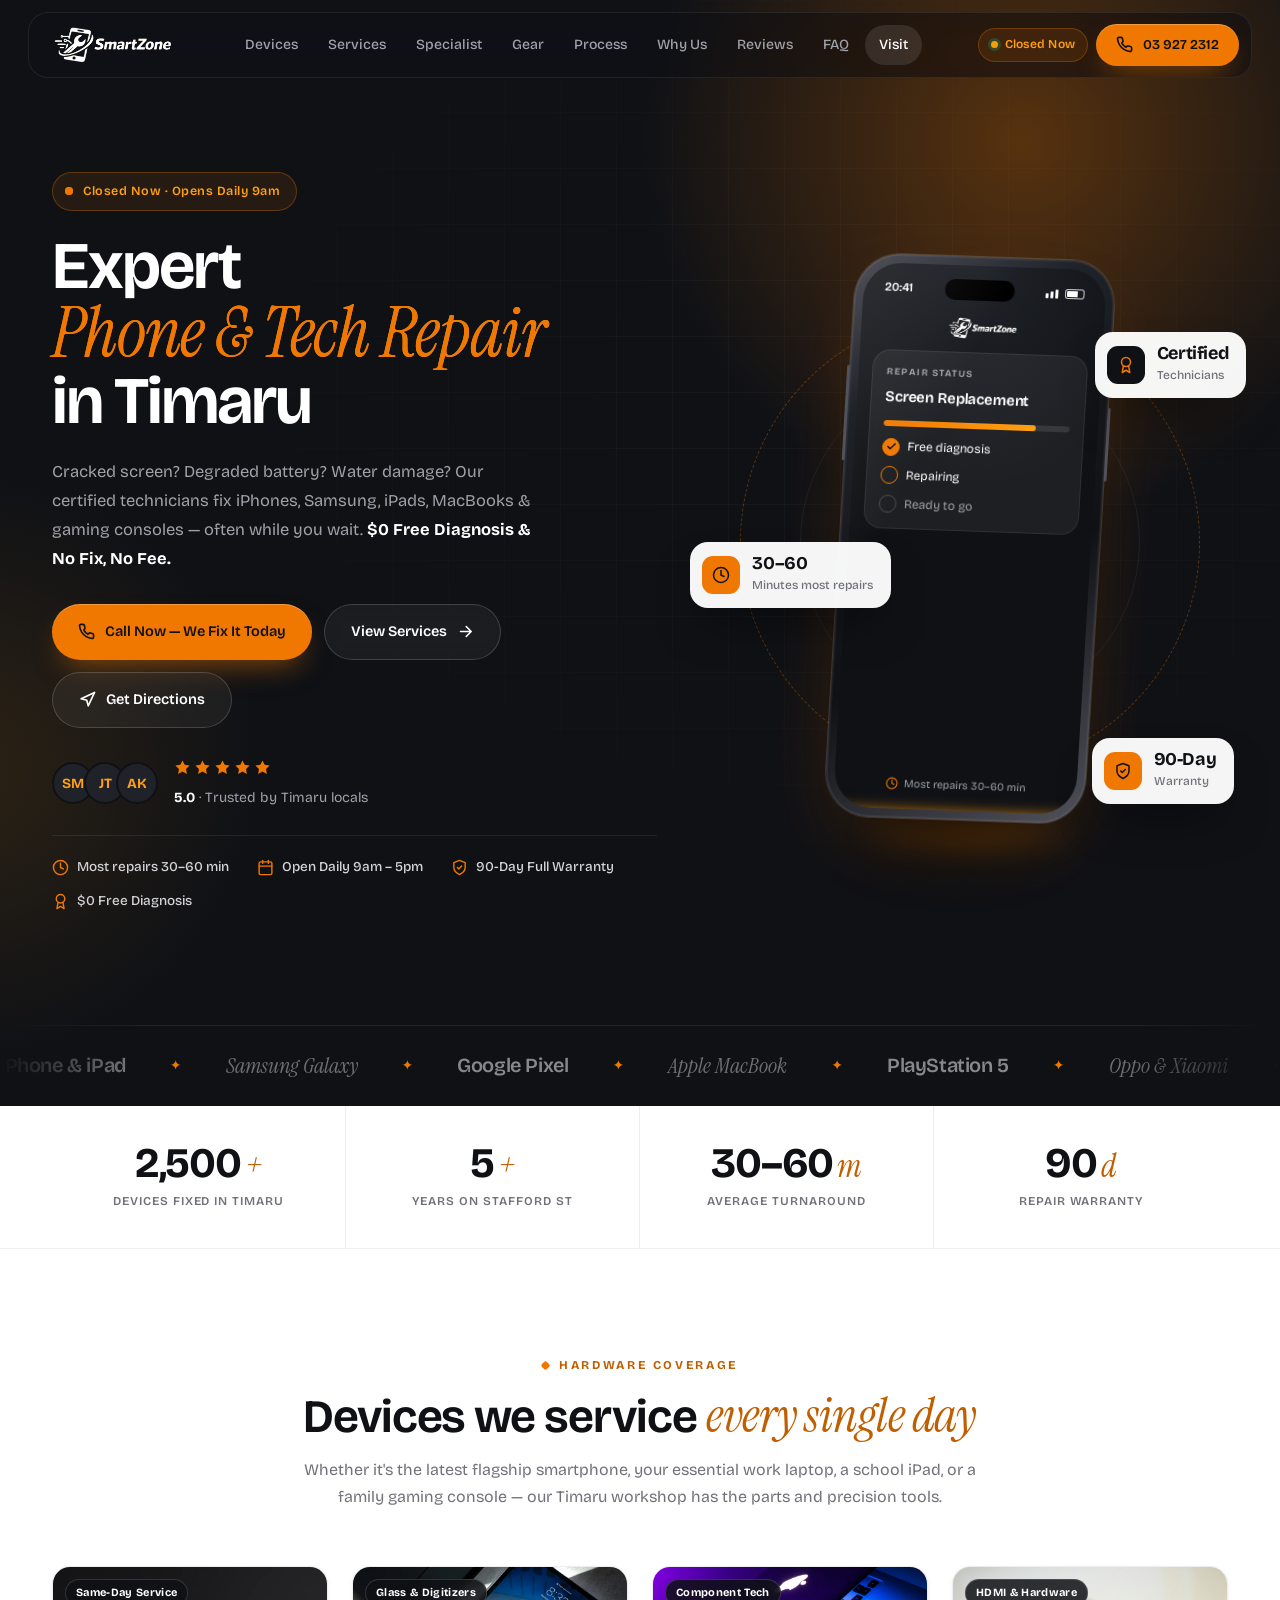
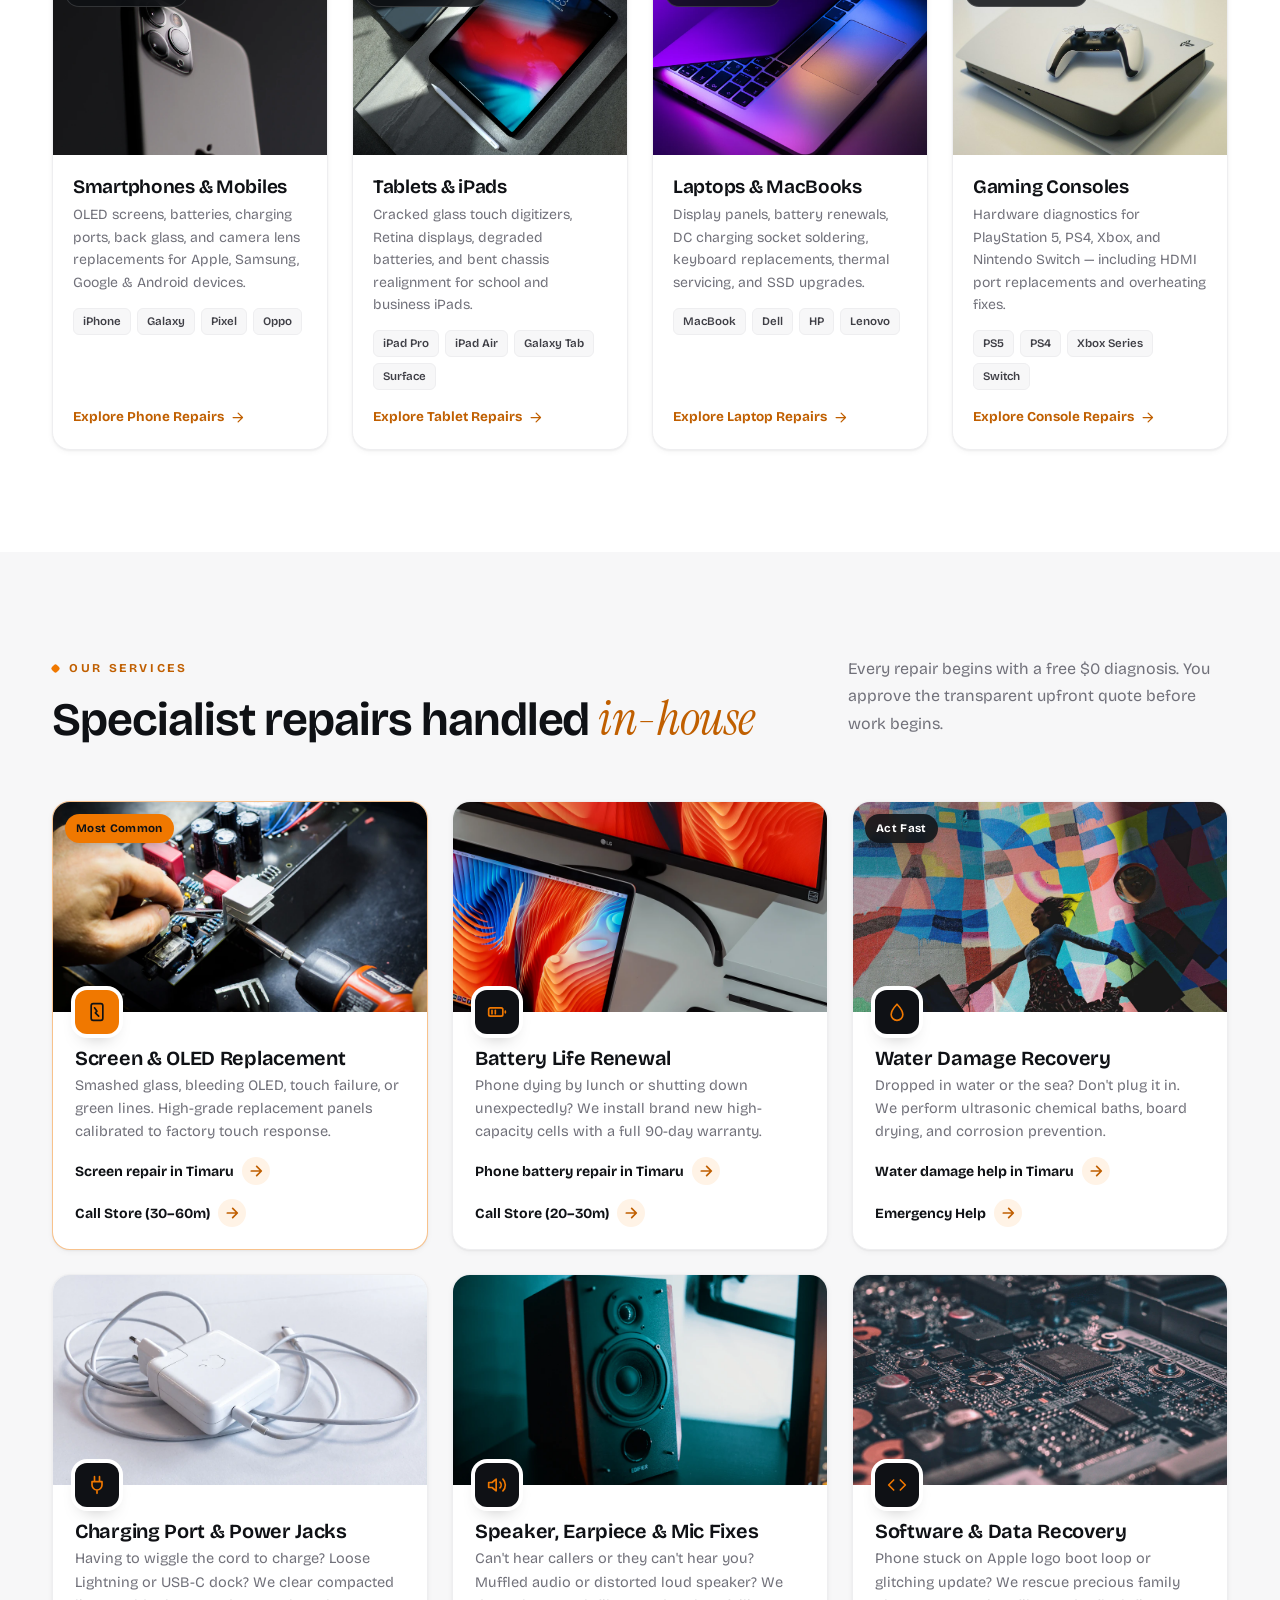
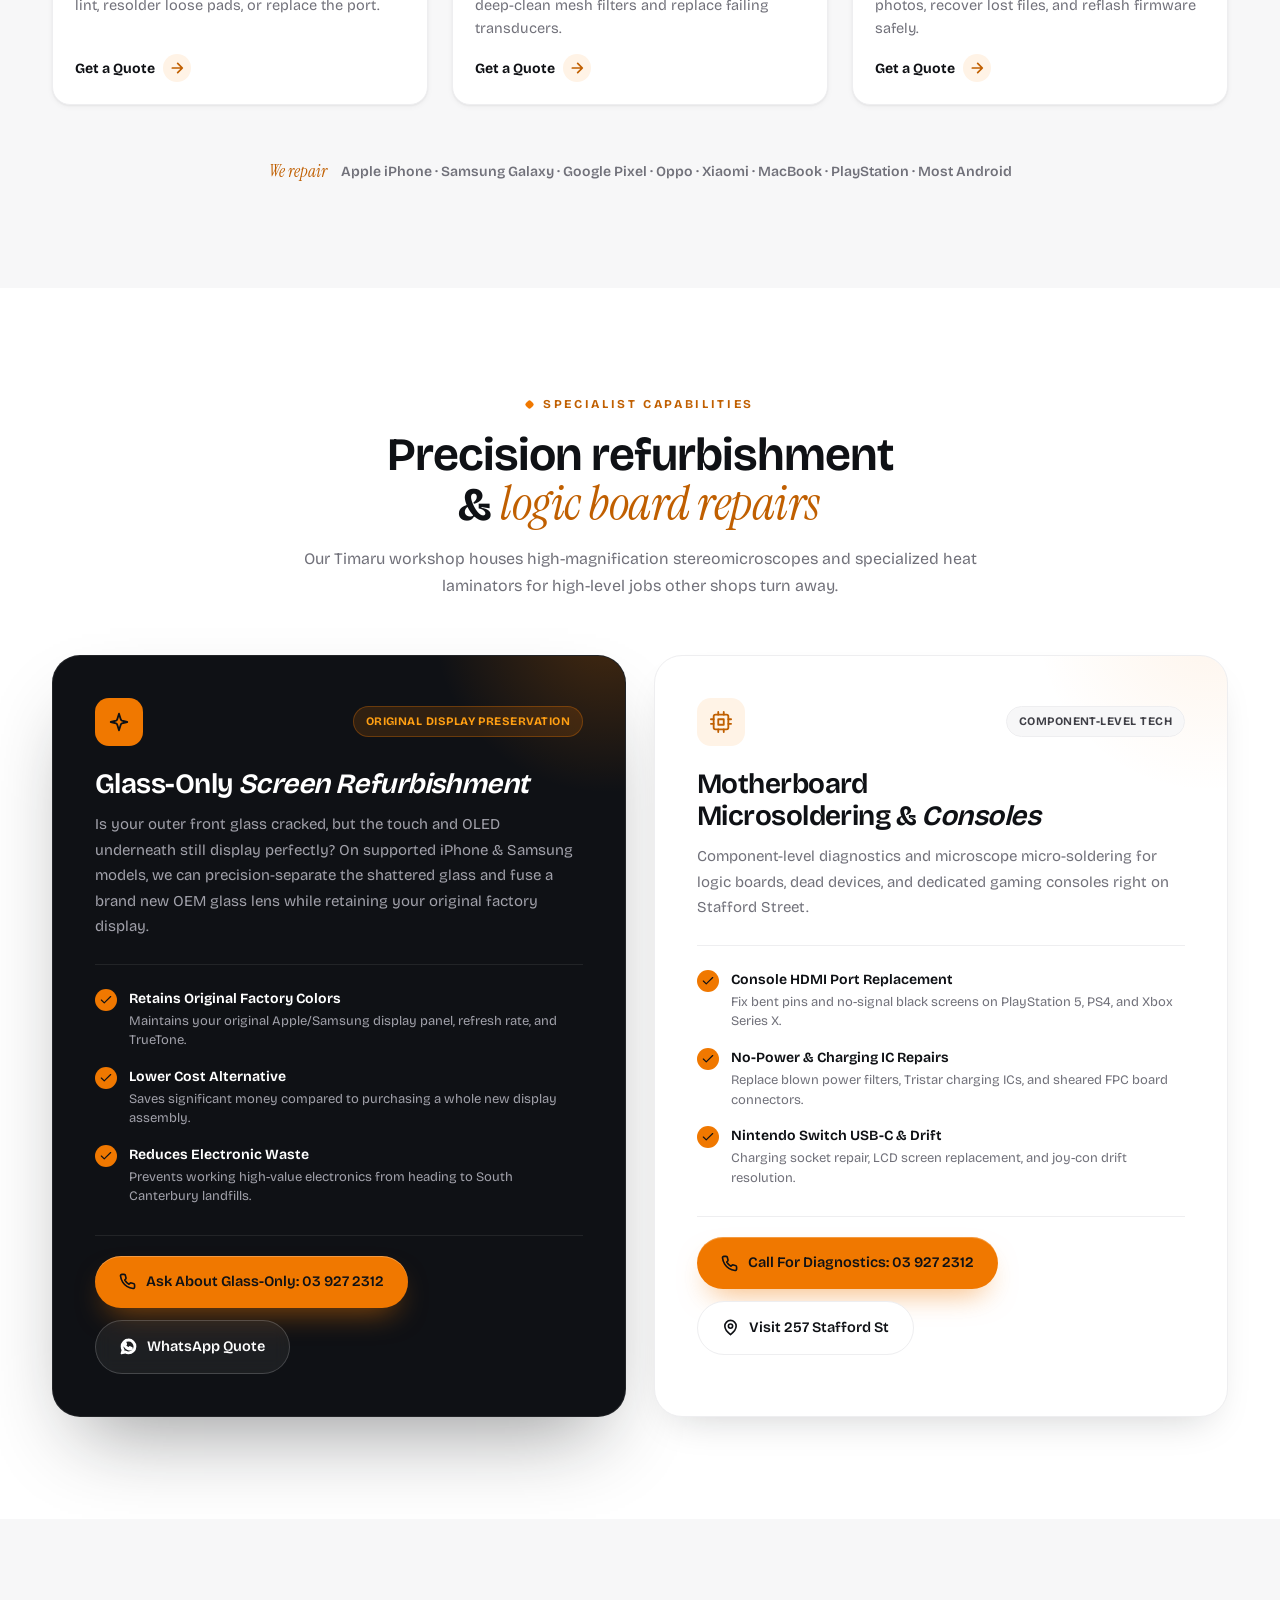
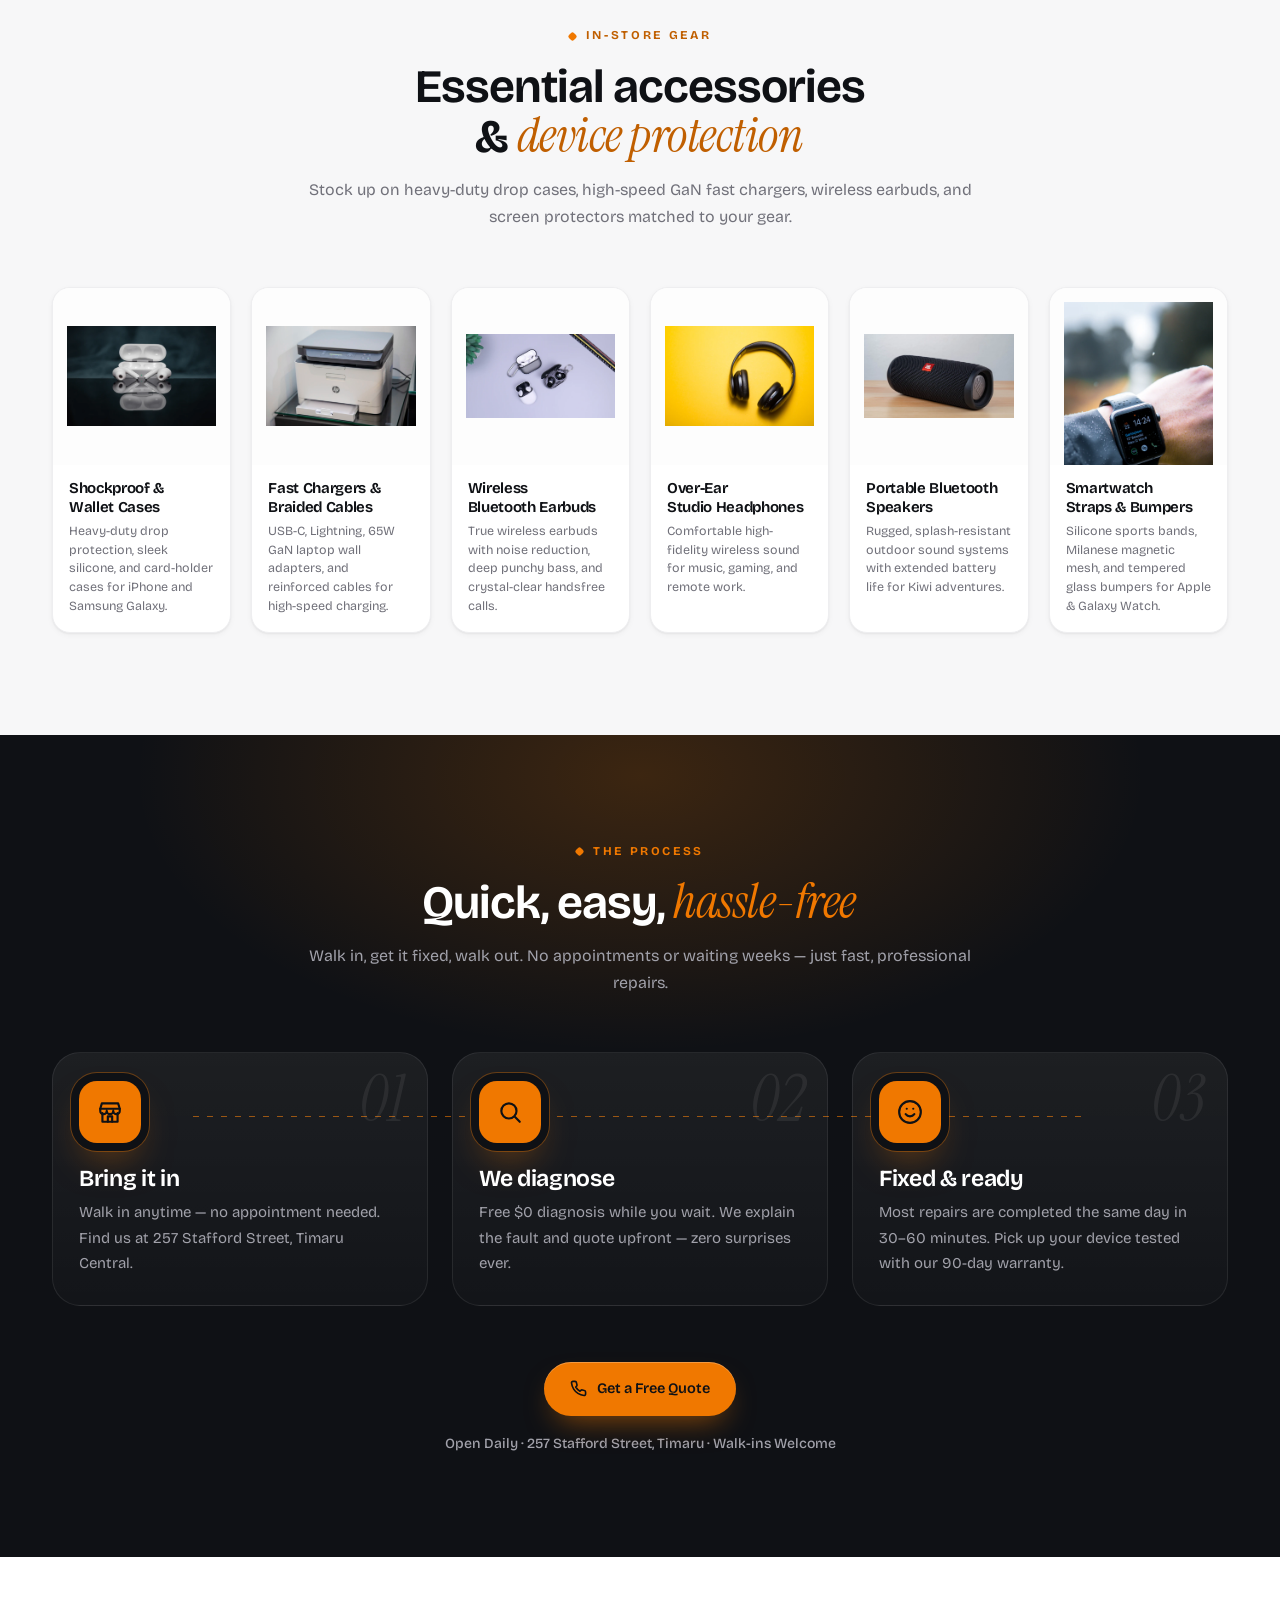
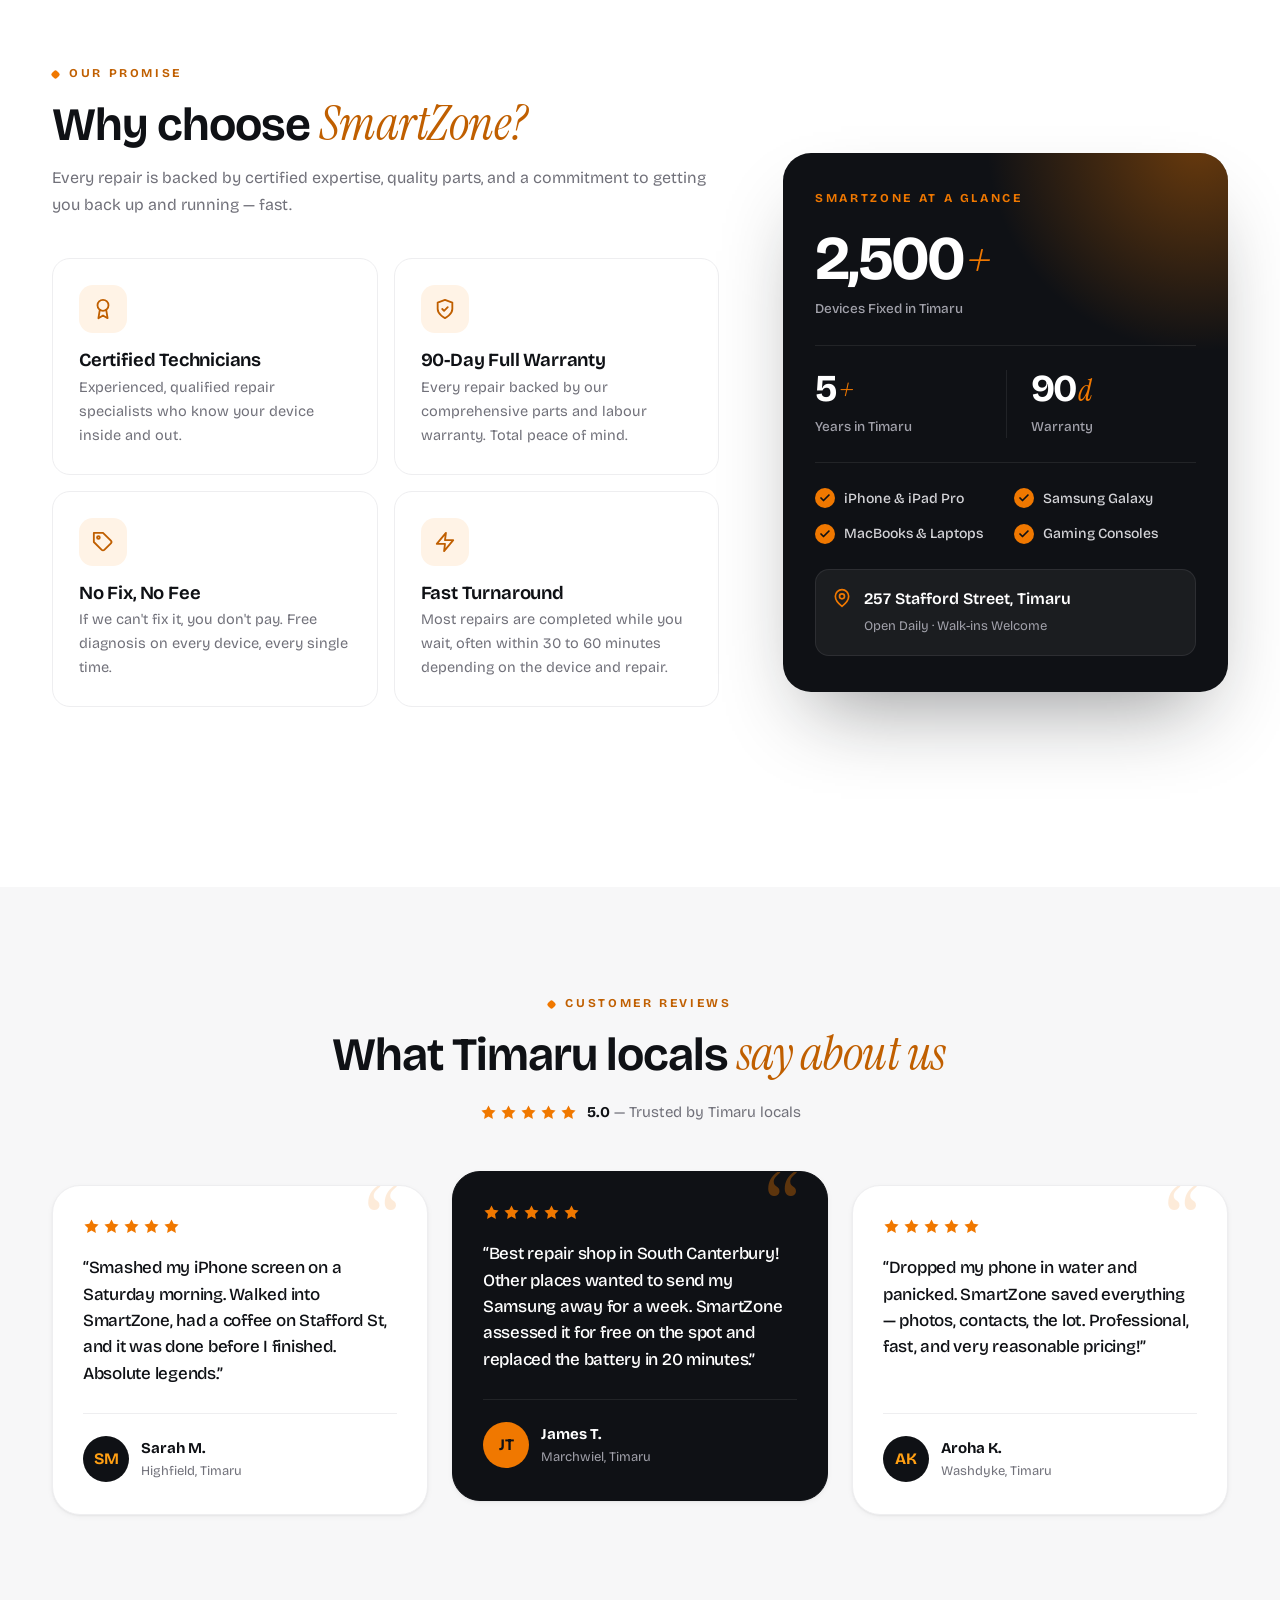
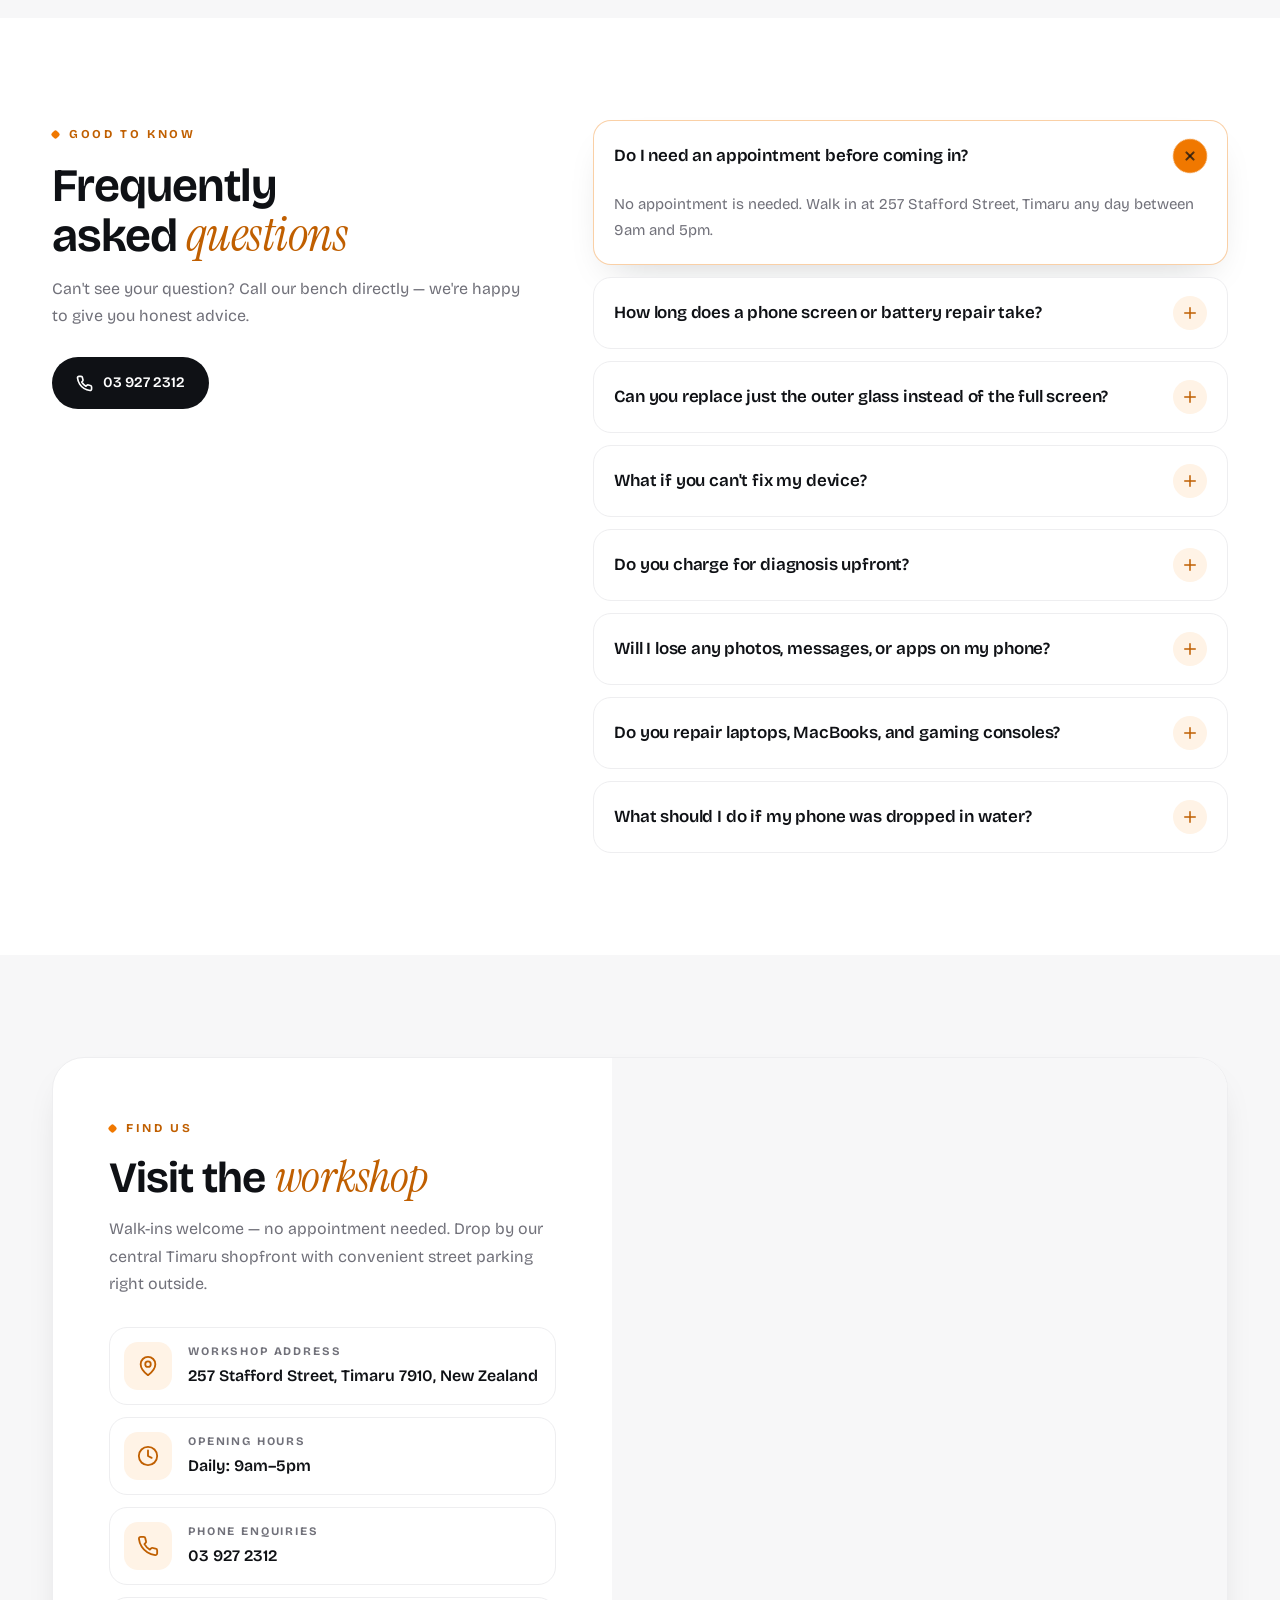
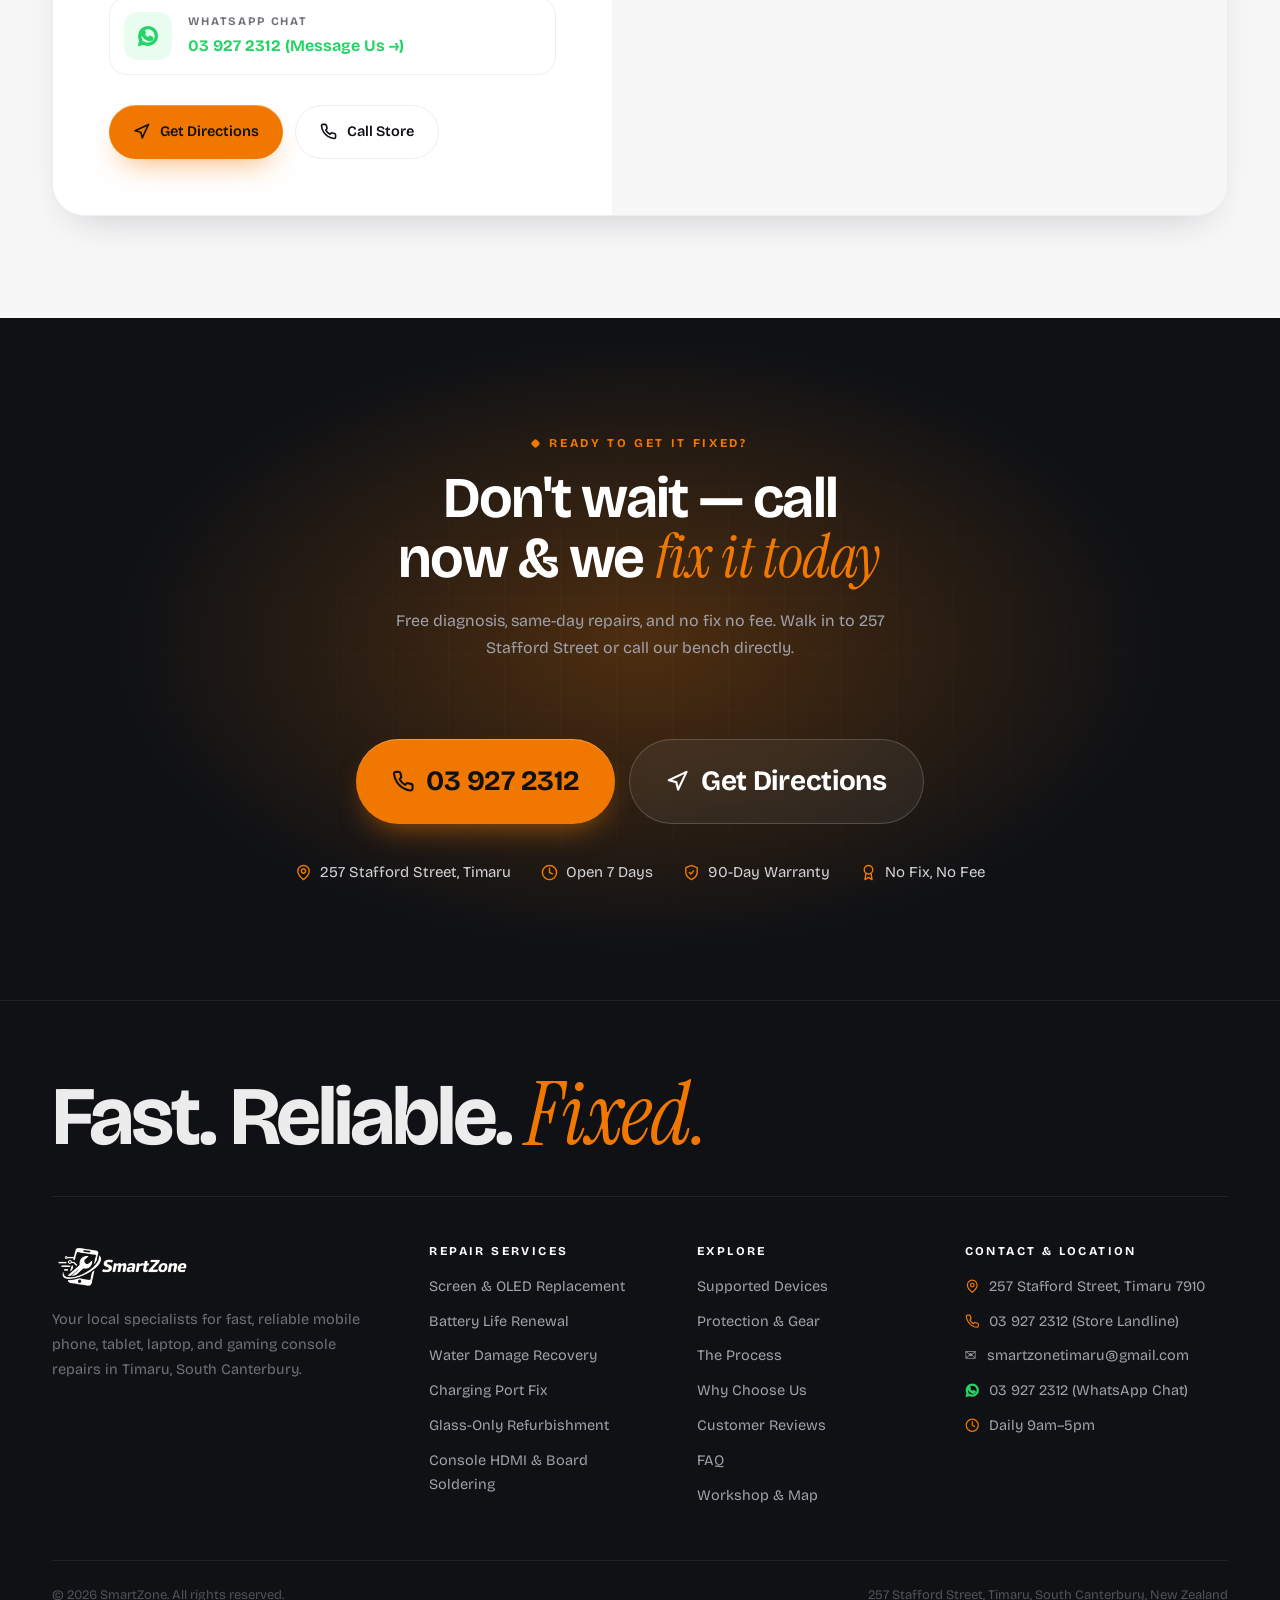
==== commit db392a67: "Improve local SEO and repair service pages" ====
--- a/public/index.html
+++ b/public/index.html
@@ -3,20 +3,25 @@
 <head>
   <meta charset="UTF-8">
   <meta name="viewport" content="width=device-width, initial-scale=1.0, viewport-fit=cover">
-  <title>SmartZone — Phone, Tablet &amp; Laptop Repairs in Timaru | Same-Day Service</title>
-  <meta name="description" content="Cracked screen? Degraded battery? Water damage? SmartZone fixes iPhones, Samsung, MacBooks, laptops, iPads &amp; gaming consoles in Timaru. $0 free diagnosis, 30–45 min repairs, 90-day warranty.">
+  <title>Phone Repair Timaru | iPhone, Samsung &amp; Laptop | SmartZone</title>
+  <meta name="description" content="Phone repair in Timaru for iPhone, Samsung, iPad and laptop. Screen, battery and charging port repairs, free diagnosis, same-day service and a 90-day warranty.">
   <meta name="theme-color" content="#0F1115">
   <link rel="canonical" href="https://smartzonenz.co.nz/">
+  <link rel="sitemap" type="application/xml" href="https://smartzonenz.co.nz/sitemap.xml">
 
   <!-- Open Graph / Social Media -->
   <meta property="og:type" content="website">
   <meta property="og:locale" content="en_NZ">
   <meta property="og:site_name" content="SmartZone">
-  <meta property="og:title" content="SmartZone — Phone, Tablet &amp; Laptop Repairs in Timaru">
-  <meta property="og:description" content="Timaru's trusted repair specialists for phones, MacBooks, tablets, and gaming consoles. Free $0 diagnosis, same-day service, 90-day warranty. 257 Stafford Street.">
+  <meta property="og:title" content="Phone Repair Timaru | iPhone, Samsung &amp; Laptop | SmartZone">
+  <meta property="og:description" content="Phone, tablet and laptop repairs at 257 Stafford Street, Timaru. Free diagnosis, same-day service and a 90-day warranty.">
   <meta property="og:url" content="https://smartzonenz.co.nz/">
   <meta property="og:image" content="https://smartzonenz.co.nz/images/hero/hero-tech-workshop.jpg">
+  <meta property="og:image:alt" content="SmartZone device repair workshop in Timaru">
   <meta name="twitter:card" content="summary_large_image">
+  <meta name="twitter:title" content="Phone Repair Timaru | SmartZone">
+  <meta name="twitter:description" content="iPhone, Samsung, tablet and laptop repairs at 257 Stafford Street, Timaru. Free diagnosis and same-day service.">
+  <meta name="twitter:image" content="https://smartzonenz.co.nz/images/hero/hero-tech-workshop.jpg">
 
   <!-- Favicons -->
   <link rel="icon" type="image/svg+xml" href="favicon.svg">
@@ -38,12 +43,15 @@
   {
     "@context": "https://schema.org",
     "@type": "MobilePhoneStore",
+    "@id": "https://smartzonenz.co.nz/#business",
     "name": "SmartZone",
-    "description": "Fast, reliable device and mobile phone repairs in Timaru. Same-day service, certified technicians, 90-day warranty, no fix no fee.",
+    "description": "Phone and device repairs in Timaru, including screen, battery, charging port, water damage, tablet, laptop, MacBook and gaming console repairs.",
     "url": "https://smartzonenz.co.nz/",
     "logo": "https://smartzonenz.co.nz/images/smartzone-logo.png",
     "image": "https://smartzonenz.co.nz/images/hero/hero-tech-workshop.jpg",
+    "hasMap": "https://www.google.com/maps/dir/?api=1&destination=257+Stafford+Street,+Timaru,+New+Zealand",
     "telephone": "+64 3 927 2312",
+    "email": "smartzonetimaru@gmail.com",
     "priceRange": "$$",
     "address": {
       "@type": "PostalAddress",
@@ -56,24 +64,15 @@
     "openingHoursSpecification": [
       {
         "@type": "OpeningHoursSpecification",
-        "dayOfWeek": ["Monday","Tuesday","Wednesday","Thursday","Friday"],
+        "dayOfWeek": ["Monday","Tuesday","Wednesday","Thursday","Friday","Saturday","Sunday"],
         "opens": "09:00",
-        "closes": "17:30"
-      },
-      {
-        "@type": "OpeningHoursSpecification",
-        "dayOfWeek": ["Saturday"],
-        "opens": "09:30",
-        "closes": "16:30"
-      },
-      {
-        "@type": "OpeningHoursSpecification",
-        "dayOfWeek": ["Sunday"],
-        "opens": "10:00",
-        "closes": "15:00"
+        "closes": "17:00"
       }
     ],
-    "areaServed": "Timaru, South Canterbury, New Zealand"
+    "areaServed": [
+      {"@type": "City", "name": "Timaru"},
+      {"@type": "AdministrativeArea", "name": "South Canterbury"}
+    ]
   }
   </script>
   <script type="application/ld+json">
@@ -82,7 +81,7 @@
     "@type": "FAQPage",
     "mainEntity": [
       {"@type": "Question", "name": "Do I need an appointment?", "acceptedAnswer": {"@type": "Answer", "text": "No appointment needed. Walk in anytime during opening hours at 257 Stafford Street, Timaru."}},
-      {"@type": "Question", "name": "How long does a phone or tablet repair take?", "acceptedAnswer": {"@type": "Answer", "text": "Most standard screen and battery replacements are done in 30 to 45 minutes while you wait."}},
+      {"@type": "Question", "name": "How long does a phone or tablet repair take?", "acceptedAnswer": {"@type": "Answer", "text": "Most repairs take 30 to 60 minutes; timing depends on the device and repair."}},
       {"@type": "Question", "name": "What if you can't fix my device?", "acceptedAnswer": {"@type": "Answer", "text": "No fix, no fee. If we can't fix your device, you pay nothing on standard diagnosis."}},
       {"@type": "Question", "name": "Can you replace just the outer glass instead of the full screen?", "acceptedAnswer": {"@type": "Answer", "text": "Yes! Where suitable, on compatible smartphones and tablets where OLED/touch is intact, glass-only refurbishment preserves your original factory display panel."}},
       {"@type": "Question", "name": "Do you repair gaming consoles and laptops?", "acceptedAnswer": {"@type": "Answer", "text": "Yes! We repair PlayStation 5, Xbox, Nintendo Switch, MacBooks, and Windows laptops for HDMI ports, power faults, overheating, and broken screens."}}
@@ -249,8 +248,8 @@
           </div>
 
           <ul class="hero-signals" data-reveal>
-            <li><svg class="icon"><use href="#i-clock"/></svg> Most repairs 30–45 min</li>
-            <li><svg class="icon"><use href="#i-calendar"/></svg> <span data-open-short>Open Daily 9am – 5:30pm</span></li>
+            <li><svg class="icon"><use href="#i-clock"/></svg> Most repairs 30–60 min</li>
+            <li><svg class="icon"><use href="#i-calendar"/></svg> <span data-open-short>Open Daily 9am – 5pm</span></li>
             <li><svg class="icon"><use href="#i-shield"/></svg> 90-Day Full Warranty</li>
             <li><svg class="icon"><use href="#i-award"/></svg> $0 Free Diagnosis</li>
           </ul>
@@ -296,7 +295,7 @@
 
                 <div class="ds-time">
                   <svg class="icon"><use href="#i-clock"/></svg>
-                  Most repairs 30–45 min
+                  Most repairs 30–60 min
                 </div>
 
                 <svg class="ds-crack" viewBox="0 0 300 640" preserveAspectRatio="none">
@@ -326,7 +325,7 @@
           <!-- Floating Badges -->
           <div class="float-card float-a">
             <span class="float-icon"><svg class="icon"><use href="#i-clock"/></svg></span>
-            <div><strong>30–45</strong><small>Minutes most repairs</small></div>
+            <div><strong>30–60</strong><small>Minutes most repairs</small></div>
           </div>
           <div class="float-card float-b">
             <span class="float-icon"><svg class="icon"><use href="#i-award"/></svg></span>
@@ -353,7 +352,7 @@
       <div class="container">
         <div class="stats-grid">
           <div class="stat" data-reveal>
-            <strong><span data-count="10000">10,000</span><em>+</em></strong>
+            <strong><span data-count="2500">2,500</span><em>+</em></strong>
             <small>Devices Fixed in Timaru</small>
           </div>
           <div class="stat" data-reveal>
@@ -361,7 +360,7 @@
             <small>Years on Stafford St</small>
           </div>
           <div class="stat" data-reveal>
-            <strong>30–45<em>m</em></strong>
+            <strong>30–60<em>m</em></strong>
             <small>Average Turnaround</small>
           </div>
           <div class="stat" data-reveal>
@@ -483,7 +482,8 @@
               <span class="service-icon"><svg class="icon"><use href="#i-screen"/></svg></span>
               <h3>Screen &amp; OLED Replacement</h3>
               <p>Smashed glass, bleeding OLED, touch failure, or green lines. High-grade replacement panels calibrated to factory touch response.</p>
-              <a href="tel:+6439272312" class="link-arrow" aria-label="Call for Screen Replacement">Call Store (30–45m) <svg class="icon"><use href="#i-arrow"/></svg></a>
+              <a href="/screen-repair-timaru" class="link-arrow">Screen repair in Timaru <svg class="icon"><use href="#i-arrow"/></svg></a>
+              <a href="tel:+6439272312" class="link-arrow" aria-label="Call for Screen Replacement">Call Store (30–60m) <svg class="icon"><use href="#i-arrow"/></svg></a>
             </div>
           </article>
 
@@ -496,6 +496,7 @@
               <span class="service-icon"><svg class="icon"><use href="#i-battery"/></svg></span>
               <h3>Battery Life Renewal</h3>
               <p>Phone dying by lunch or shutting down unexpectedly? We install brand new high-capacity cells with a full 90-day warranty.</p>
+              <a href="/phone-battery-repair-timaru" class="link-arrow">Phone battery repair in Timaru <svg class="icon"><use href="#i-arrow"/></svg></a>
               <a href="tel:+6439272312" class="link-arrow" aria-label="Call for Battery Replacement">Call Store (20–30m) <svg class="icon"><use href="#i-arrow"/></svg></a>
             </div>
           </article>
@@ -510,6 +511,7 @@
               <span class="service-icon"><svg class="icon"><use href="#i-drop"/></svg></span>
               <h3>Water Damage Recovery</h3>
               <p>Dropped in water or the sea? Don't plug it in. We perform ultrasonic chemical baths, board drying, and corrosion prevention.</p>
+              <a href="/water-damage-phone-repair-timaru" class="link-arrow">Water damage help in Timaru <svg class="icon"><use href="#i-arrow"/></svg></a>
               <a href="tel:+6439272312" class="link-arrow" aria-label="Emergency Water Damage Help">Emergency Help <svg class="icon"><use href="#i-arrow"/></svg></a>
             </div>
           </article>
@@ -779,7 +781,7 @@
             <span class="step-num">03</span>
             <span class="step-icon"><svg class="icon"><use href="#i-smile"/></svg></span>
             <h3>Fixed &amp; ready</h3>
-            <p>Most repairs are completed same day in 30–45 minutes. Pick up your device tested with our 90-day warranty.</p>
+            <p>Most repairs are completed the same day in 30–60 minutes. Pick up your device tested with our 90-day warranty.</p>
           </li>
         </ol>
 
@@ -822,16 +824,17 @@
             <div class="feature" data-reveal data-spotlight>
               <span class="feature-icon"><svg class="icon"><use href="#i-zap"/></svg></span>
               <h3>Fast Turnaround</h3>
-              <p>Over 80% of repairs done while you wait &mdash; 30 to 45 minutes and you're back in action.</p>
-            </div>
-          </div>
+              <p>Most repairs are completed while you wait, often within 30 to 60 minutes depending on the device and repair.</p>
+            </div>
+          </div>
+          <p class="why-page-link"><a class="btn btn-secondary" href="/why-choose-smartzone">Read more about why Timaru customers choose SmartZone</a></p>
         </div>
 
         <aside class="glance" data-reveal aria-label="SmartZone at a glance">
           <div class="glance-glow" aria-hidden="true"></div>
           <p class="glance-title">SmartZone at a Glance</p>
           <div class="glance-hero">
-            <strong>10,000<em>+</em></strong>
+            <strong>2,500<em>+</em></strong>
             <span>Devices Fixed in Timaru</span>
           </div>
           <div class="glance-pair">
@@ -922,12 +925,12 @@
         <div class="faq-list" data-reveal>
           <details class="faq" open>
             <summary>Do I need an appointment before coming in?<span class="faq-icon"><svg class="icon"><use href="#i-plus"/></svg></span></summary>
-            <div class="faq-body"><p>No appointment is needed! You can walk in at 257 Stafford Street, Timaru anytime during our opening hours (Mon–Fri 9am–5:30pm, Sat 9:30am–4:30pm, Sun 10am–3pm).</p></div>
+            <div class="faq-body"><p>No appointment is needed. Walk in at 257 Stafford Street, Timaru any day between 9am and 5pm.</p></div>
           </details>
 
           <details class="faq">
             <summary>How long does a phone screen or battery repair take?<span class="faq-icon"><svg class="icon"><use href="#i-plus"/></svg></span></summary>
-            <div class="faq-body"><p>Most standard screen and battery replacements are completed within 30 to 45 minutes right in our workshop. You can grab a coffee on Stafford Street and pick it up on your way back!</p></div>
+            <div class="faq-body"><p>Most repairs take 30 to 60 minutes, depending on the device and repair. Call us to ask about the timing for your model.</p></div>
           </details>
 
           <details class="faq">
@@ -984,7 +987,7 @@
                 <span class="feature-icon"><svg class="icon"><use href="#i-clock"/></svg></span>
                 <div>
                   <small>Opening Hours</small>
-                  <p>Mon–Fri: 9am–5:30pm · Sat: 9:30am–4:30pm · Sun: 10am–3pm <span class="open-pill" data-open-pill hidden></span></p>
+                  <p>Daily: 9am–5pm <span class="open-pill" data-open-pill hidden></span></p>
                 </div>
               </li>
               <li>
@@ -1095,8 +1098,9 @@
           <ul class="footer-contact">
             <li><svg class="icon"><use href="#i-pin"/></svg> 257 Stafford Street, Timaru 7910</li>
             <li><svg class="icon"><use href="#i-phone"/></svg> <a href="tel:+6439272312">03 927 2312 (Store Landline)</a></li>
+            <li><span aria-hidden="true">✉</span> <a href="mailto:smartzonetimaru@gmail.com">smartzonetimaru@gmail.com</a></li>
             <li><svg class="icon" style="color:#25D366;"><use href="#i-whatsapp"/></svg> <a href="https://wa.me/6439272312?text=Hi%20SmartZone%2C%20I%20would%20like%20to%20enquire%20about%20a%20repair." target="_blank" rel="noopener">03 927 2312 (WhatsApp Chat)</a></li>
-            <li><svg class="icon"><use href="#i-clock"/></svg> Mon–Fri 9–5:30 | Sat 9:30–4:30 | Sun 10–3</li>
+            <li><svg class="icon"><use href="#i-clock"/></svg> Daily 9am–5pm</li>
           </ul>
         </div>
       </div>
--- a/public/css/styles.css
+++ b/public/css/styles.css
@@ -588,6 +588,7 @@
 .why-grid .section-head { margin-bottom: 40px; }
 
 .features { display: grid; gap: 16px; }
+.why-page-link { margin-top: 24px; }
 @media (min-width: 640px) { .features { grid-template-columns: repeat(2, 1fr); } }
 .feature {
   position: relative; overflow: hidden; padding: 26px; border-radius: var(--radius);
